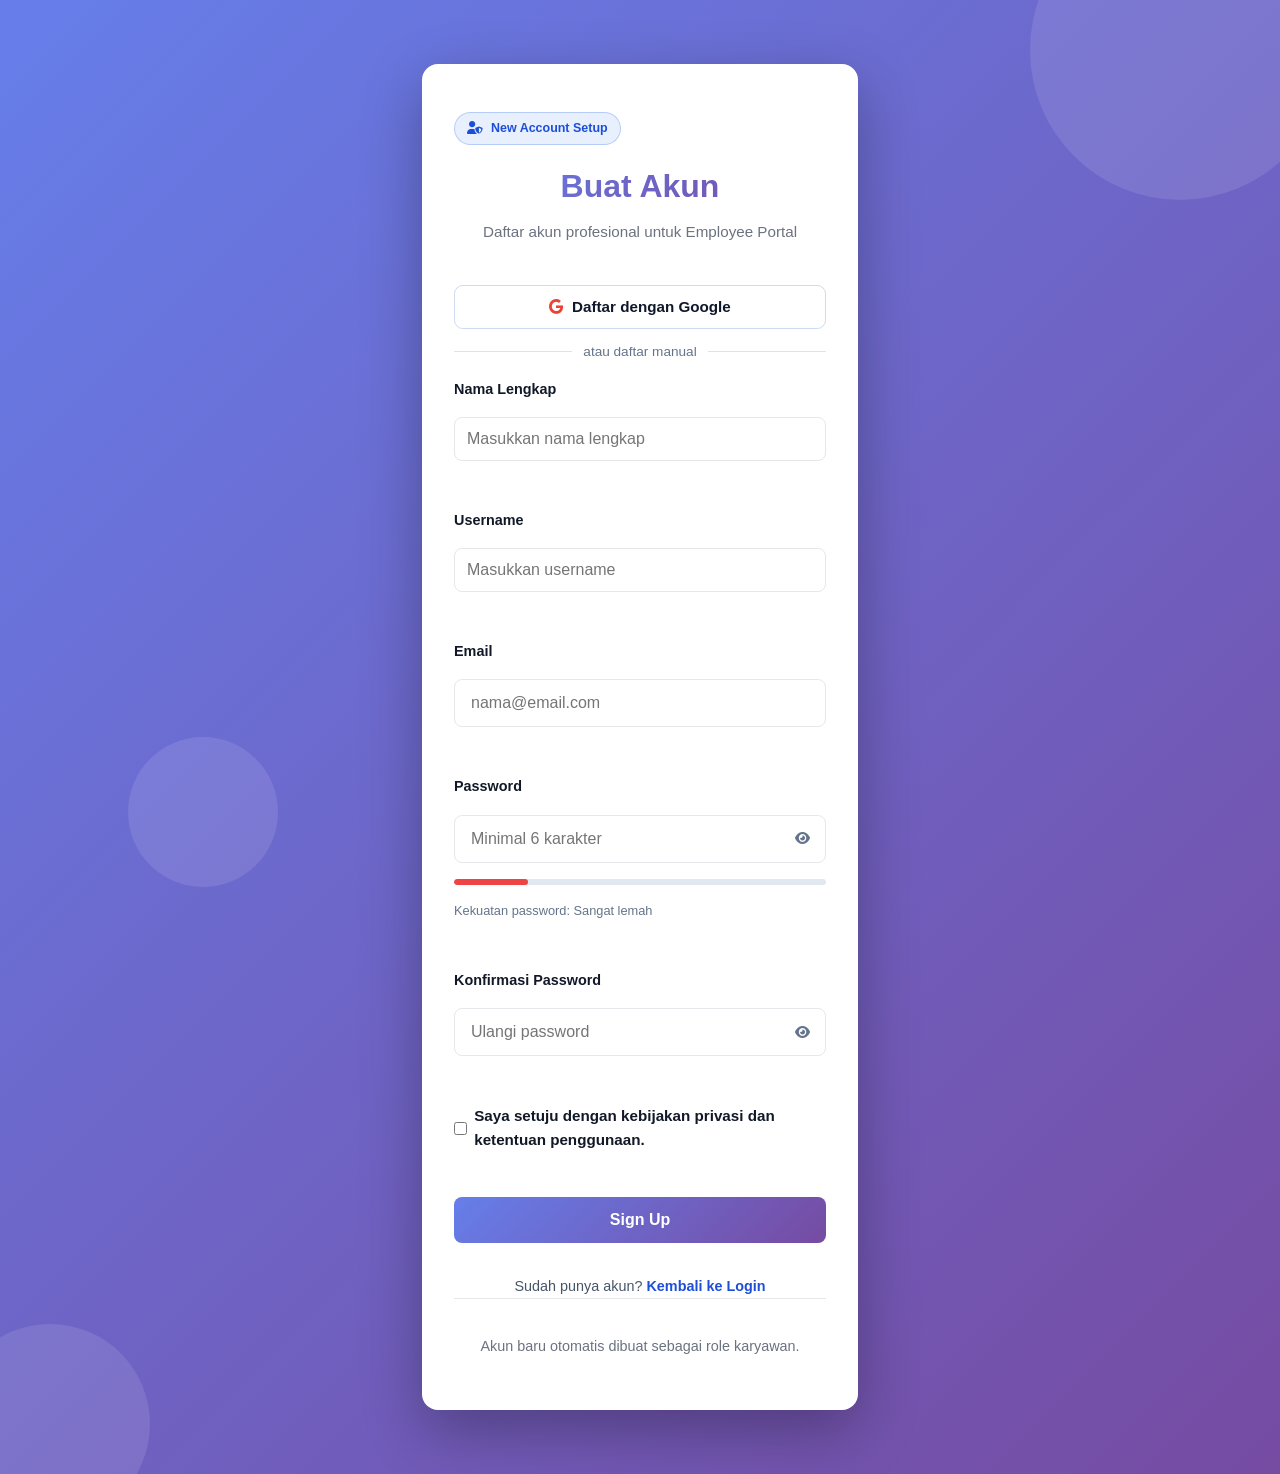
==== signup.html @ 08558bde "gambaran sign in dan sign up" ====
<!DOCTYPE html>
<html lang="id">
<head>
    <meta charset="UTF-8">
    <meta name="viewport" content="width=device-width, initial-scale=1.0">
    <title>PT.GlobalNine - Buat Akun</title>
    <link rel="stylesheet" href="css/style.css">
    <link rel="stylesheet" href="https://cdnjs.cloudflare.com/ajax/libs/font-awesome/6.0.0/css/all.min.css">
</head>
<body class="login-page">
    <div class="login-background">
        <div class="shape shape-1"></div>
        <div class="shape shape-2"></div>
        <div class="shape shape-3"></div>
    </div>

    <div class="login-container">
        <div class="login-card">
            <div class="auth-badge">
                <i class="fas fa-user-shield"></i> New Account Setup
            </div>

            <div class="login-header">
                <h1>Buat Akun</h1>
                <p class="login-subtitle">Daftar akun profesional untuk Employee Portal</p>
            </div>

            <button type="button" class="google-auth-btn" data-auth-mode="signup">
                <i class="fab fa-google"></i>
                Daftar dengan Google
            </button>

            <div class="auth-divider"><span>atau daftar manual</span></div>

            <form id="signupForm" class="login-form-styled">
                <div class="form-group">
                    <label for="signupName">Nama Lengkap</label>
                    <input type="text" id="signupName" placeholder="Masukkan nama lengkap" autocomplete="name" required>
                </div>

                <div class="form-group">
                    <label for="signupUsername">Username</label>
                    <input type="text" id="signupUsername" placeholder="Masukkan username" autocomplete="username" required>
                </div>

                <div class="form-group">
                    <label for="signupEmail">Email</label>
                    <input type="email" id="signupEmail" placeholder="nama@email.com" autocomplete="email" required>
                </div>

                <div class="form-group">
                    <label for="signupPassword">Password</label>
                    <div class="password-field">
                        <input type="password" id="signupPassword" placeholder="Minimal 6 karakter" minlength="6" autocomplete="new-password" required>
                        <button type="button" class="password-toggle" data-toggle-password data-target="signupPassword" aria-label="Tampilkan password">
                            <i class="fas fa-eye"></i>
                        </button>
                    </div>
                    <div class="password-strength" aria-hidden="true">
                        <div class="password-strength-bar" id="signupPasswordStrengthBar"></div>
                    </div>
                    <small class="form-helper" id="signupPasswordStrengthText">Gunakan kombinasi huruf, angka, dan simbol.</small>
                </div>

                <div class="form-group">
                    <label for="signupConfirmPassword">Konfirmasi Password</label>
                    <div class="password-field">
                        <input type="password" id="signupConfirmPassword" placeholder="Ulangi password" minlength="6" autocomplete="new-password" required>
                        <button type="button" class="password-toggle" data-toggle-password data-target="signupConfirmPassword" aria-label="Tampilkan password">
                            <i class="fas fa-eye"></i>
                        </button>
                    </div>
                </div>

                <label class="auth-check" for="signupConsent">
                    <input type="checkbox" id="signupConsent" required>
                    <span>Saya setuju dengan kebijakan privasi dan ketentuan penggunaan.</span>
                </label>

                <button type="submit" class="login-btn">Sign Up</button>
            </form>

            <p class="auth-alt-link">
                Sudah punya akun? <a href="index.html">Kembali ke Login</a>
            </p>

            <div class="login-footer">
                <p>Akun baru otomatis dibuat sebagai role karyawan.</p>
            </div>
        </div>
    </div>

    <script src="js/script.js"></script>
</body>
</html>
---- css/style.css ----
/* ==================== COLOR VARIABLES & RESET ==================== */
:root {
    --primary-color: #3b82f6;
    --primary-dark: #1e40af;
    --secondary-color: #10b981;
    --warning-color: #f97316;
    --danger-color: #ef4444;
    --light-bg: #f9fafb;
    --card-bg: #ffffff;
    --sidebar-bg: #1f2937;
    --text-primary: #111827;
    --text-secondary: #6b7280;
    --border-color: #e5e7eb;
    --shadow-sm: 0 1px 2px rgba(0, 0, 0, 0.05);
    --shadow-md: 0 4px 6px rgba(0, 0, 0, 0.1);
    --shadow-lg: 0 10px 15px rgba(0, 0, 0, 0.1);
}

* {
    margin: 0;
    padding: 0;
    box-sizing: border-box;
}

html {
    scroll-behavior: smooth;
}

body {
    font-family: -apple-system, BlinkMacSystemFont, 'Segoe UI', 'Roboto', 'Oxygen', 'Ubuntu', 'Cantarell', sans-serif;
    background-color: var(--light-bg);
    color: var(--text-primary);
    line-height: 1.6;
}

/* ==================== USER HIGH CONTRAST THEME ==================== */
body.user-theme {
    background: radial-gradient(circle at top right, #e9f2ff 0%, #f5f9ff 30%, #f3f4f6 100%);
    color: #0f172a;
}

body.user-theme .main-content {
    background: transparent;
}

body.user-theme .sidebar {
    background: linear-gradient(180deg, #0f172a 0%, #111827 100%);
    border-right: 1px solid rgba(255, 255, 255, 0.08);
}

body.user-theme .sidebar-header h2 {
    color: #ffffff;
}

body.user-theme .sidebar-header .subtitle {
    color: rgba(255, 255, 255, 0.84);
}

body.user-theme .nav-item {
    color: rgba(255, 255, 255, 0.92);
}

body.user-theme .nav-item:hover {
    background-color: rgba(59, 130, 246, 0.28);
}

body.user-theme .nav-item.active {
    background: linear-gradient(135deg, #2563eb 0%, #1d4ed8 100%);
}

body.user-theme .dashboard-header h1,
body.user-theme .page-header h1 {
    color: #0b1324;
}

body.user-theme .dashboard-header p,
body.user-theme .page-header p,
body.user-theme .card-header p {
    color: #334155;
}

body.user-theme .card,
body.user-theme .kpi-card,
body.user-theme .activity-item,
body.user-theme .balance-item,
body.user-theme .status-item,
body.user-theme .announcement-item,
body.user-theme .table-container,
body.user-theme .form-section,
body.user-theme .modal-content {
    background-color: #ffffff;
    border: 1px solid #cfd8e3;
    box-shadow: 0 8px 20px rgba(2, 6, 23, 0.08);
}

body.user-theme .card-header {
    border-bottom-color: #d5dee9;
}

body.user-theme .card-header h3,
body.user-theme .activity-description,
body.user-theme .kpi-title,
body.user-theme .profile-info-value {
    color: #0f172a;
}

body.user-theme .activity-time,
body.user-theme .balance-label,
body.user-theme .profile-info-label {
    color: #475569;
}

body.user-theme .action-btn.primary,
body.user-theme .btn.primary {
    background: linear-gradient(135deg, #2563eb 0%, #1e40af 100%);
    color: #ffffff;
}

body.user-theme .action-btn.secondary,
body.user-theme .btn.secondary {
    background: linear-gradient(135deg, #10b981 0%, #047857 100%);
    color: #ffffff;
}

body.user-theme .btn,
body.user-theme .action-btn {
    box-shadow: 0 6px 14px rgba(15, 23, 42, 0.15);
}

body.user-theme input,
body.user-theme select,
body.user-theme textarea {
    background-color: #ffffff;
    color: #0f172a;
    border: 1px solid #9fb1c7;
}

body.user-theme input:focus,
body.user-theme select:focus,
body.user-theme textarea:focus {
    border-color: #2563eb;
    box-shadow: 0 0 0 3px rgba(37, 99, 235, 0.2);
}

body.user-theme .notification-btn {
    background: #ffffff;
    border: 1px solid #c8d4e6;
    box-shadow: 0 4px 12px rgba(15, 23, 42, 0.12);
}

body.user-theme .bell-icon {
    color: #1d4ed8;
}

/* ==================== ADMIN THEME ALIGNED WITH USER ==================== */
body.admin-theme {
    background: radial-gradient(circle at top right, #e9f2ff 0%, #f5f9ff 30%, #f3f4f6 100%);
    color: #0f172a;
}

body.admin-theme .main-content {
    background: transparent;
}

body.admin-theme .sidebar {
    background: linear-gradient(180deg, #0f172a 0%, #111827 100%);
    border-right: 1px solid rgba(255, 255, 255, 0.08);
}

body.admin-theme .sidebar-header h2 {
    color: #ffffff;
}

body.admin-theme .sidebar-header .subtitle {
    color: rgba(255, 255, 255, 0.84);
}

body.admin-theme .nav-item {
    color: rgba(255, 255, 255, 0.92);
}

body.admin-theme .nav-item:hover {
    background-color: rgba(59, 130, 246, 0.28);
}

body.admin-theme .nav-item.active {
    background: linear-gradient(135deg, #2563eb 0%, #1d4ed8 100%);
}

body.admin-theme .dashboard-header h1,
body.admin-theme .page-header h1 {
    color: #0b1324;
}

body.admin-theme .dashboard-header p,
body.admin-theme .page-header p,
body.admin-theme .card-header p {
    color: #334155;
}

body.admin-theme .card,
body.admin-theme .kpi-card,
body.admin-theme .activity-item,
body.admin-theme .balance-item,
body.admin-theme .status-item,
body.admin-theme .announcement-item,
body.admin-theme .table-container,
body.admin-theme .form-section,
body.admin-theme .modal-content {
    background-color: #ffffff;
    border: 1px solid #cfd8e3;
    box-shadow: 0 8px 20px rgba(2, 6, 23, 0.08);
}

body.admin-theme .card-header {
    border-bottom-color: #d5dee9;
}

body.admin-theme .card-header h3,
body.admin-theme .activity-description,
body.admin-theme .kpi-title,
body.admin-theme .profile-info-value {
    color: #0f172a;
}

body.admin-theme .activity-time,
body.admin-theme .balance-label,
body.admin-theme .profile-info-label {
    color: #475569;
}

body.admin-theme .action-btn.primary,
body.admin-theme .btn.primary {
    background: linear-gradient(135deg, #2563eb 0%, #1e40af 100%);
    color: #ffffff;
}

body.admin-theme .action-btn.secondary,
body.admin-theme .btn.secondary {
    background: linear-gradient(135deg, #10b981 0%, #047857 100%);
    color: #ffffff;
}

body.admin-theme .btn,
body.admin-theme .action-btn {
    box-shadow: 0 6px 14px rgba(15, 23, 42, 0.15);
}

body.admin-theme input,
body.admin-theme select,
body.admin-theme textarea {
    background-color: #ffffff;
    color: #0f172a;
    border: 1px solid #9fb1c7;
}

body.admin-theme input:focus,
body.admin-theme select:focus,
body.admin-theme textarea:focus {
    border-color: #2563eb;
    box-shadow: 0 0 0 3px rgba(37, 99, 235, 0.2);
}

body.admin-theme .notification-btn {
    background: #ffffff;
    border: 1px solid #c8d4e6;
    box-shadow: 0 4px 12px rgba(15, 23, 42, 0.12);
}

body.admin-theme .bell-icon {
    color: #1d4ed8;
}

/* ==================== POPUP NOTIFICATION ==================== */
.app-toast-container {
    position: fixed;
    top: 1rem;
    right: 1rem;
    z-index: 9999;
    display: flex;
    flex-direction: column;
    gap: 0.6rem;
    pointer-events: none;
}

.app-toast {
    min-width: 280px;
    max-width: 360px;
    padding: 0.75rem 0.9rem;
    border-radius: 0.75rem;
    background: linear-gradient(135deg, rgba(255, 255, 255, 0.99) 0%, rgba(241, 247, 255, 0.98) 100%);
    border: 1px solid #b7cdfa;
    border-left: 5px solid #3b82f6;
    box-shadow: 0 16px 34px rgba(17, 24, 39, 0.2);
    backdrop-filter: blur(6px);
    display: flex;
    align-items: flex-start;
    gap: 0.65rem;
    transform: translateY(-8px);
    opacity: 0;
    transition: all 0.22s ease;
}

.app-toast.show {
    transform: translateY(0);
    opacity: 1;
}

.app-toast-icon {
    width: 24px;
    height: 24px;
    border-radius: 50%;
    display: inline-flex;
    align-items: center;
    justify-content: center;
    background: linear-gradient(135deg, #3b82f6 0%, #1e40af 100%);
    color: white;
    flex-shrink: 0;
    margin-top: 0.1rem;
    font-size: 0.75rem;
}

.app-toast-text {
    font-size: 0.93rem;
    color: #0f172a;
    line-height: 1.35;
    font-weight: 600;
}

.app-toast.success {
    background: linear-gradient(135deg, rgba(236, 253, 245, 0.96) 0%, rgba(220, 252, 231, 0.95) 100%);
    border-color: #86efac;
    border-left-color: #22c55e;
}

.app-toast.success .app-toast-icon {
    background: linear-gradient(135deg, #22c55e 0%, #15803d 100%);
}

.app-toast.warning {
    background: linear-gradient(135deg, rgba(255, 247, 237, 0.96) 0%, rgba(254, 243, 199, 0.95) 100%);
    border-color: #fdba74;
    border-left-color: #f59e0b;
}

.app-toast.warning .app-toast-icon {
    background: linear-gradient(135deg, #f59e0b 0%, #c2410c 100%);
}

.app-toast.error {
    background: linear-gradient(135deg, rgba(254, 242, 242, 0.96) 0%, rgba(254, 226, 226, 0.95) 100%);
    border-color: #fca5a5;
    border-left-color: #ef4444;
}

.app-toast.error .app-toast-icon {
    background: linear-gradient(135deg, #ef4444 0%, #b91c1c 100%);
}

@media (max-width: 640px) {
    .app-toast-container {
        top: auto;
        bottom: 1rem;
        right: 0.75rem;
        left: 0.75rem;
    }

    .app-toast {
        min-width: 100%;
        max-width: 100%;
    }
}

/* ==================== DASHBOARD LAYOUT ==================== */
.dashboard-container {
    display: flex;
    min-height: 100vh;
}

/* ==================== SIDEBAR ==================== */
.sidebar {
    width: 250px;
    background-color: var(--sidebar-bg);
    color: white;
    padding: 2rem 1.5rem;
    display: flex;
    flex-direction: column;
    position: fixed;
    height: 100vh;
    overflow-y: auto;
    box-shadow: var(--shadow-lg);
    z-index: 1000;
}

.sidebar-header {
    margin-bottom: 3rem;
}

.sidebar-header h2 {
    font-size: 1.5rem;
    font-weight: 700;
    margin-bottom: 0.25rem;
}

.sidebar-header .subtitle {
    font-size: 0.875rem;
    color: rgba(255, 255, 255, 0.7);
}

.sidebar-nav {
    flex: 1;
    display: flex;
    flex-direction: column;
    gap: 0.5rem;
}

.nav-item {
    display: flex;
    align-items: center;
    gap: 1rem;
    padding: 0.875rem 1rem;
    border-radius: 0.5rem;
    color: rgba(255, 255, 255, 0.8);
    text-decoration: none;
    transition: all 0.3s ease;
    cursor: pointer;
    font-size: 0.95rem;
}

.nav-item:hover {
    background-color: rgba(255, 255, 255, 0.1);
    color: white;
}

.nav-item.active {
    background-color: var(--primary-color);
    color: white;
    font-weight: 600;
}

.nav-item .icon {
    font-size: 1.25rem;
}

.sidebar-footer {
    border-top: 1px solid rgba(255, 255, 255, 0.1);
    padding-top: 1rem;
}

.settings-link {
    display: flex;
    align-items: center;
    gap: 1rem;
    padding: 0.875rem 1rem;
    border-radius: 0.5rem;
    color: rgba(255, 255, 255, 0.8);
    text-decoration: none;
    transition: all 0.3s ease;
}

.settings-link:hover {
    background-color: rgba(255, 255, 255, 0.1);
    color: white;
}

/* ==================== MAIN CONTENT ==================== */
.main-content {
    margin-left: 250px;
    flex: 1;
    background-color: var(--light-bg);
    padding: 2rem;
}

.dashboard-header {
    display: flex;
    justify-content: space-between;
    align-items: center;
    gap: 1rem;
    margin-bottom: 1.5rem;
}

.dashboard-header h1 {
    margin-bottom: 0.3rem;
}

.dashboard-header p {
    color: var(--text-secondary);
}

.header-actions {
    display: flex;
    align-items: center;
    gap: 1rem;
    position: relative;
}

/* ==================== TOP BAR ==================== */
.top-bar {
    display: flex;
    justify-content: space-between;
    align-items: center;
    background-color: var(--card-bg);
    padding: 1.5rem 2rem;
    border-radius: 0.75rem;
    margin-bottom: 2rem;
    box-shadow: var(--shadow-sm);
}

.search-box {
    position: relative;
    flex: 1;
    max-width: 400px;
}

.search-box input {
    width: 100%;
    padding: 0.75rem 1rem 0.75rem 2.75rem;
    border: 1px solid var(--border-color);
    border-radius: 0.5rem;
    font-size: 0.95rem;
    transition: border-color 0.3s ease;
}

.search-box input:focus {
    outline: none;
    border-color: var(--primary-color);
    box-shadow: 0 0 0 3px rgba(59, 130, 246, 0.1);
}

.search-icon {
    position: absolute;
    left: 0.875rem;
    top: 50%;
    transform: translateY(-50%);
    font-size: 1.1rem;
    color: var(--text-secondary);
}

.top-bar-right {
    display: flex;
    align-items: center;
    gap: 1.5rem;
    margin-left: 2rem;
    position: relative;
}

.notification-btn {
    position: relative;
    background: linear-gradient(135deg, #ffffff 0%, #f3f7ff 100%);
    border: 1px solid #d8e3ff;
    cursor: pointer;
    width: 40px;
    height: 40px;
    border-radius: 50%;
    display: inline-flex;
    align-items: center;
    justify-content: center;
    font-size: 1.15rem;
    color: #2f64d6;
    box-shadow: 0 4px 12px rgba(47, 100, 214, 0.12);
    transition: transform 0.2s ease, box-shadow 0.2s ease, border-color 0.2s ease;
}

.notification-btn:hover {
    transform: translateY(-1px);
    border-color: #b8ceff;
    box-shadow: 0 8px 16px rgba(47, 100, 214, 0.18);
}

.notification-btn:active {
    transform: translateY(0);
    box-shadow: 0 3px 8px rgba(47, 100, 214, 0.16);
}

.bell-icon {
    display: inline-flex;
    align-items: center;
    justify-content: center;
}

.bell-icon i {
    text-shadow: 0 1px 0 rgba(255, 255, 255, 0.8);
}

.notification-badge {
    position: absolute;
    top: -6px;
    right: -6px;
    background: linear-gradient(135deg, #ff6b6b 0%, #ef4444 100%);
    color: white;
    font-size: 0.62rem;
    padding: 0.2rem 0.42rem;
    border-radius: 50%;
    min-width: 1.25rem;
    text-align: center;
    font-weight: 700;
    border: 2px solid #ffffff;
    box-shadow: 0 4px 10px rgba(239, 68, 68, 0.35);
    animation: notifPulse 1.8s infinite;
}

.notification-badge.is-hidden {
    display: none;
}

.notification-panel {
    position: absolute;
    top: calc(100% + 0.65rem);
    right: 0;
    width: 330px;
    max-width: calc(100vw - 2rem);
    background: #ffffff;
    border: 1px solid #d7e2f3;
    border-radius: 0.85rem;
    box-shadow: 0 16px 34px rgba(15, 23, 42, 0.2);
    z-index: 1200;
    padding: 0.75rem;
    display: none;
}

.notification-panel.open {
    display: block;
}

.notification-panel-header,
.notification-panel-footer {
    display: flex;
    align-items: center;
    justify-content: space-between;
    gap: 0.5rem;
}

.notification-panel-header {
    padding-bottom: 0.6rem;
    border-bottom: 1px solid #e2e8f0;
}

.notification-panel-header h4 {
    font-size: 0.95rem;
    font-weight: 700;
}

.notification-panel-header button,
.notification-panel-footer button {
    border: none;
    background: transparent;
    color: #1d4ed8;
    font-size: 0.8rem;
    font-weight: 600;
    cursor: pointer;
}

.notification-panel-footer {
    padding-top: 0.6rem;
    border-top: 1px solid #e2e8f0;
    justify-content: flex-end;
}

.notification-list {
    max-height: 320px;
    overflow-y: auto;
    display: flex;
    flex-direction: column;
    gap: 0.55rem;
    padding: 0.65rem 0;
}

.notification-item {
    border: 1px solid #dce6f7;
    border-left: 4px solid #60a5fa;
    border-radius: 0.65rem;
    padding: 0.55rem 0.65rem;
    background: #f8fbff;
}

.notification-item.is-read {
    opacity: 0.72;
    background: #ffffff;
}

.notification-item.type-reminder {
    border-left-color: #f59e0b;
}

.notification-item.type-success {
    border-left-color: #10b981;
}

.notification-item.type-warning {
    border-left-color: #ef4444;
}

.notification-item h5 {
    font-size: 0.86rem;
    line-height: 1.35;
    margin-bottom: 0.2rem;
}

.notification-item p {
    font-size: 0.78rem;
    color: #334155;
    line-height: 1.4;
}

.notification-meta {
    margin-top: 0.35rem;
    display: flex;
    align-items: center;
    justify-content: space-between;
    gap: 0.4rem;
}

.notification-time {
    font-size: 0.72rem;
    color: #64748b;
}

.notification-mark-read {
    border: none;
    background: transparent;
    color: #1d4ed8;
    font-size: 0.74rem;
    font-weight: 600;
    cursor: pointer;
}

.notification-empty {
    text-align: center;
    padding: 1rem 0.75rem;
    color: #64748b;
    font-size: 0.84rem;
}

@keyframes notifPulse {
    0% {
        transform: scale(1);
    }
    50% {
        transform: scale(1.08);
    }
    100% {
        transform: scale(1);
    }
}

.grid-icon-btn {
    background: none;
    border: none;
    cursor: pointer;
    font-size: 1.25rem;
    transition: transform 0.2s ease;
}

.grid-icon-btn:hover {
    transform: scale(1.1);
}

.user-profile {
    width: 40px;
    height: 40px;
    border-radius: 50%;
    background: linear-gradient(135deg, #667eea 0%, #764ba2 100%);
    display: flex;
    align-items: center;
    justify-content: center;
    cursor: pointer;
    text-decoration: none;
    box-shadow: var(--shadow-sm);
}

.avatar {
    color: white;
    font-weight: 700;
    font-size: 1rem;
}

/* ==================== PAGE HEADER ==================== */
.page-header {
    display: flex;
    justify-content: space-between;
    align-items: center;
    margin-bottom: 2rem;
}

.page-header h1 {
    font-size: 2rem;
    font-weight: 700;
    margin-bottom: 0.5rem;
}

.page-date {
    font-size: 0.95rem;
    color: var(--text-secondary);
}

.download-btn {
    background-color: var(--primary-color);
    color: white;
    border: none;
    padding: 0.75rem 1.5rem;
    border-radius: 0.5rem;
    cursor: pointer;
    font-weight: 600;
    font-size: 0.95rem;
    transition: all 0.3s ease;
    box-shadow: var(--shadow-sm);
}

.download-btn:hover {
    background-color: var(--primary-dark);
    box-shadow: var(--shadow-md);
    transform: translateY(-2px);
}

/* ==================== ATTENDANCE SECTION ==================== */
.attendance-section {
    margin-bottom: 3rem;
}

.attendance-section h2 {
    font-size: 1.5rem;
    font-weight: 700;
    margin-bottom: 0.5rem;
}

.attendance-description {
    color: var(--text-secondary);
    margin-bottom: 1.5rem;
    font-size: 0.95rem;
}

/* ==================== KPI CARDS ==================== */
.kpi-cards {
    display: grid;
    grid-template-columns: repeat(auto-fit, minmax(220px, 1fr));
    gap: 1.5rem;
    margin-bottom: 2rem;
}

.kpi-card {
    background-color: var(--card-bg);
    padding: 1.5rem;
    border-radius: 0.75rem;
    box-shadow: var(--shadow-sm);
    transition: all 0.3s ease;
    border: 1px solid var(--border-color);
}

.kpi-card:hover {
    box-shadow: var(--shadow-md);
    transform: translateY(-4px);
}

.kpi-header {
    display: flex;
    justify-content: space-between;
    align-items: center;
    margin-bottom: 1rem;
}

.kpi-header h3 {
    font-size: 0.95rem;
    color: var(--text-secondary);
    font-weight: 600;
}

.kpi-icon {
    font-size: 1.5rem;
    padding: 0.5rem;
    border-radius: 0.5rem;
    display: inline-flex;
    align-items: center;
    justify-content: center;
}

.kpi-icon.present {
    background-color: rgba(16, 185, 129, 0.1);
    color: var(--secondary-color);
}

.kpi-icon.late {
    background-color: rgba(249, 115, 22, 0.1);
    color: var(--warning-color);
}

.kpi-icon.leave {
    background-color: rgba(59, 130, 246, 0.1);
    color: var(--primary-color);
}

.kpi-icon.visit {
    background-color: rgba(168, 85, 247, 0.1);
    color: #a855f7;
}

.kpi-value {
    font-size: 2.5rem;
    font-weight: 700;
    color: var(--text-primary);
    margin-bottom: 0.75rem;
}

.kpi-change {
    font-size: 0.875rem;
    color: var(--text-secondary);
    font-weight: 500;
}

.kpi-change.positive {
    color: var(--secondary-color);
}

.kpi-change.negative {
    color: var(--warning-color);
}

/* ==================== CARD STYLES ==================== */
.card {
    background-color: var(--card-bg);
    border-radius: 0.75rem;
    padding: 1.5rem;
    box-shadow: var(--shadow-sm);
    border: 1px solid var(--border-color);
}

.card-header {
    display: flex;
    justify-content: space-between;
    align-items: center;
    margin-bottom: 1.5rem;
    padding-bottom: 1rem;
    border-bottom: 1px solid var(--border-color);
}

.card-header h2 {
    font-size: 1.25rem;
    font-weight: 700;
}

.filter-select {
    padding: 0.5rem 0.875rem;
    border: 1px solid var(--border-color);
    border-radius: 0.375rem;
    background-color: white;
    cursor: pointer;
    font-size: 0.9rem;
    transition: border-color 0.3s ease;
}

.filter-select:focus {
    outline: none;
    border-color: var(--primary-color);
}

.view-all {
    color: var(--primary-color);
    text-decoration: none;
    font-weight: 600;
    font-size: 0.95rem;
    transition: color 0.3s ease;
}

.view-all:hover {
    color: var(--primary-dark);
}

/* ==================== CONTENT GRID ==================== */
.content-grid {
    display: grid;
    grid-template-columns: 1.5fr 1fr;
    gap: 1.5rem;
    margin-bottom: 2rem;
}

.trend-card {
    grid-column: 1;
}

.clock-ins-card {
    grid-column: 2;
}

/* ==================== CHART CONTAINER ==================== */
.chart-container {
    position: relative;
    height: 300px;
    margin-top: 1rem;
}

/* ==================== CLOCK-INS LIST ==================== */
.clock-ins-list {
    display: flex;
    flex-direction: column;
    gap: 1rem;
}

.clock-in-item {
    display: flex;
    align-items: center;
    gap: 1rem;
    padding: 1rem;
    background-color: var(--light-bg);
    border-radius: 0.5rem;
    transition: background-color 0.3s ease;
}

.clock-in-item:hover {
    background-color: rgba(59, 130, 246, 0.05);
}

.clock-in-avatar {
    width: 45px;
    height: 45px;
    border-radius: 50%;
    background: linear-gradient(135deg, #667eea 0%, #764ba2 100%);
    color: white;
    display: flex;
    align-items: center;
    justify-content: center;
    font-weight: 700;
    flex-shrink: 0;
}

.clock-in-details {
    flex: 1;
    min-width: 0;
}

.clock-in-name {
    font-weight: 600;
    color: var(--text-primary);
    font-size: 0.95rem;
}

.clock-in-location {
    font-size: 0.875rem;
    color: var(--text-secondary);
    margin-top: 0.25rem;
    white-space: nowrap;
    overflow: hidden;
    text-overflow: ellipsis;
}

.clock-in-time {
    font-size: 0.875rem;
    color: var(--text-secondary);
    font-weight: 600;
    flex-shrink: 0;
}

/* ==================== ANNOUNCEMENTS ==================== */
.announcements-card {
    margin-bottom: 2rem;
}

.announcements-grid {
    display: grid;
    grid-template-columns: repeat(auto-fit, minmax(300px, 1fr));
    gap: 1.5rem;
}

.announcement-item {
    padding: 1.5rem;
    background-color: var(--light-bg);
    border-radius: 0.5rem;
    border-left: 4px solid var(--primary-color);
    transition: all 0.3s ease;
}

.announcement-item:hover {
    transform: translateY(-4px);
    box-shadow: var(--shadow-md);
}

.announcement-badge {
    display: inline-block;
    padding: 0.375rem 0.75rem;
    border-radius: 0.375rem;
    font-size: 0.8rem;
    font-weight: 600;
    margin-bottom: 0.75rem;
}

.announcement-badge.policy {
    background-color: rgba(59, 130, 246, 0.1);
    color: var(--primary-color);
}

.announcement-badge.event {
    background-color: rgba(168, 85, 247, 0.1);
    color: #a855f7;
}

.announcement-badge.health {
    background-color: rgba(16, 185, 129, 0.1);
    color: var(--secondary-color);
}

.announcement-date {
    font-size: 0.8rem;
    color: var(--text-secondary);
    margin-bottom: 0.75rem;
}

.announcement-item h3 {
    font-size: 1.1rem;
    font-weight: 700;
    margin-bottom: 0.75rem;
    color: var(--text-primary);
}

.announcement-item p {
    font-size: 0.9rem;
    color: var(--text-secondary);
    line-height: 1.5;
}

.create-btn {
    background-color: transparent;
    color: var(--primary-color);
    border: 1px solid var(--primary-color);
    padding: 0.5rem 1rem;
    border-radius: 0.375rem;
    cursor: pointer;
    font-weight: 600;
    font-size: 0.9rem;
    transition: all 0.3s ease;
}

.create-btn:hover {
    background-color: var(--primary-color);
    color: white;
}

/* ==================== RESPONSIVE DESIGN ==================== */
@media (max-width: 1400px) {
    .content-grid {
        grid-template-columns: 1fr;
    }
    
    .trend-card {
        grid-column: 1;
    }
    
    .clock-ins-card {
        grid-column: 1;
    }
}

@media (max-width: 768px) {
    .sidebar {
        width: 100%;
        height: auto;
        position: static;
        flex-direction: row;
        padding: 1rem;
        justify-content: space-between;
    }
    
    .main-content {
        margin-left: 0;
        padding: 1rem;
    }

    .dashboard-header {
        align-items: flex-start;
    }

    .header-actions {
        width: 100%;
        justify-content: flex-end;
    }

    .notification-panel {
        right: 0;
        width: min(360px, 100vw - 2rem);
    }
    
    .sidebar-header {
        margin-bottom: 0;
    }
    
    .sidebar-nav {
        flex-direction: row;
        gap: 0;
    }
    
    .nav-item {
        padding: 0.5rem 0.75rem;
        font-size: 0.85rem;
    }
    
    .nav-item .icon {
        font-size: 1rem;
    }
    
    .top-bar {
        flex-direction: column;
        gap: 1rem;
    }
    
    .search-box {
        max-width: 100%;
    }
    
    .top-bar-right {
        margin-left: 0;
        width: 100%;
        justify-content: space-between;
    }
    
    .page-header {
        flex-direction: column;
        align-items: flex-start;
        gap: 1rem;
    }
    
    .kpi-cards {
        grid-template-columns: repeat(2, 1fr);
    }
    
    .announcements-grid {
        grid-template-columns: 1fr;
    }
}

@media (max-width: 480px) {
    .kpi-cards {
        grid-template-columns: 1fr;
    }
    
    .page-header h1 {
        font-size: 1.5rem;
    }
}

/* ==================== SCROLLBAR STYLING ==================== */
::-webkit-scrollbar {
    width: 8px;
    height: 8px;
}

::-webkit-scrollbar-track {
    background: var(--light-bg);
}

::-webkit-scrollbar-thumb {
    background: var(--border-color);
    border-radius: 4px;
}

::-webkit-scrollbar-thumb:hover {
    background: var(--text-secondary);
}

/* ==================== LOGIN PAGE STYLING ==================== */
.login-page {
    display: flex;
    align-items: flex-start;
    justify-content: center;
    min-height: 100vh;
    background: linear-gradient(135deg, #667eea 0%, #764ba2 100%);
    position: relative;
    overflow-x: hidden;
    overflow-y: auto;
    padding: 2rem 0;
}

.login-container {
    position: relative;
    z-index: 10;
    width: 100%;
    max-width: 500px;
    padding: 2rem;
}

.login-card {
    background-color: var(--card-bg);
    border-radius: 1rem;
    padding: 3rem 2rem;
    box-shadow: 0 20px 60px rgba(0, 0, 0, 0.3);
}

.auth-badge {
    display: inline-flex;
    align-items: center;
    gap: 0.5rem;
    margin: 0 auto 1rem;
    padding: 0.35rem 0.75rem;
    border-radius: 999px;
    background: rgba(37, 99, 235, 0.1);
    color: #1d4ed8;
    border: 1px solid rgba(37, 99, 235, 0.25);
    font-size: 0.78rem;
    font-weight: 700;
}

.login-header {
    text-align: center;
    margin-bottom: 2.5rem;
}

.login-header h1 {
    font-size: 2rem;
    font-weight: 700;
    margin-bottom: 0.5rem;
    background: linear-gradient(135deg, #667eea 0%, #764ba2 100%);
    -webkit-background-clip: text;
    -webkit-text-fill-color: transparent;
    background-clip: text;
}

.login-subtitle {
    color: var(--text-secondary);
    font-size: 0.95rem;
}

.login-form-styled {
    display: flex;
    flex-direction: column;
    gap: 1.5rem;
    margin-bottom: 2rem;
}

.login-form-styled .form-group {
    display: flex;
    flex-direction: column;
}

.login-form-styled label {
    font-weight: 600;
    margin-bottom: 0.75rem;
    color: var(--text-primary);
    font-size: 0.95rem;
}

.login-form-styled input[type="text"],
.login-form-styled input[type="password"],
.login-form-styled input[type="email"] {
    padding: 0.875rem 1rem;
    border: 1px solid var(--border-color);
    border-radius: 0.5rem;
    font-size: 1rem;
    transition: all 0.3s ease;
    font-family: inherit;
}

.login-form-styled input[type="text"]:focus,
.login-form-styled input[type="password"]:focus,
.login-form-styled input[type="email"]:focus {
    outline: none;
    border-color: #667eea;
    box-shadow: 0 0 0 4px rgba(102, 126, 234, 0.1);
}

.password-field {
    position: relative;
}

.password-field input {
    width: 100%;
    padding-right: 2.9rem !important;
}

.password-toggle {
    position: absolute;
    top: 50%;
    right: 0.45rem;
    transform: translateY(-50%);
    border: none;
    background: transparent;
    color: #64748b;
    width: 2rem;
    height: 2rem;
    border-radius: 0.35rem;
    cursor: pointer;
}

.password-toggle:hover {
    background: rgba(148, 163, 184, 0.16);
    color: #334155;
}

.auth-row {
    display: flex;
    align-items: center;
    justify-content: space-between;
    gap: 0.75rem;
    margin-top: -0.7rem;
}

.auth-check {
    display: inline-flex;
    align-items: center;
    gap: 0.45rem;
    font-size: 0.86rem;
    color: #334155;
}

.auth-check input {
    accent-color: #2563eb;
}

.auth-link-btn {
    border: none;
    background: transparent;
    color: #2563eb;
    font-weight: 600;
    cursor: pointer;
    font-size: 0.86rem;
}

.auth-link-btn:hover {
    text-decoration: underline;
}

.password-strength {
    height: 6px;
    width: 100%;
    margin-top: 0.55rem;
    border-radius: 999px;
    background: #e2e8f0;
    overflow: hidden;
}

.password-strength-bar {
    height: 100%;
    width: 8%;
    border-radius: inherit;
    transition: width 0.25s ease, background-color 0.25s ease;
    background: #ef4444;
}

.form-helper {
    display: inline-block;
    margin-top: 0.45rem;
    font-size: 0.8rem;
    color: #64748b;
}

.login-form-styled .checkbox {
    flex-direction: row;
    align-items: center;
    gap: 0.75rem;
}

.login-form-styled .checkbox input {
    width: 1.1rem;
    height: 1.1rem;
    cursor: pointer;
}

.login-form-styled .checkbox label {
    margin: 0;
    cursor: pointer;
    font-size: 0.9rem;
}

/* session info message shown when user is already logged in */
.session-info {
    margin-bottom: 15px;
    color: #333;
    font-size: 0.95rem;
    text-align: center;
}

.session-info .btn {
    margin-left: 5px;
}

.login-btn {
    padding: 0.875rem 1.5rem;
    background: linear-gradient(135deg, #667eea 0%, #764ba2 100%);
    color: white;
    border: none;
    border-radius: 0.5rem;
    font-size: 1rem;
    font-weight: 600;
    cursor: pointer;
    transition: all 0.3s ease;
    margin-top: 0.5rem;
}

.login-btn:hover {
    transform: translateY(-2px);
    box-shadow: 0 10px 20px rgba(102, 126, 234, 0.3);
}

.login-btn:active {
    transform: translateY(0);
}

.auth-divider {
    display: flex;
    align-items: center;
    text-align: center;
    margin: 0.75rem 0 1rem;
    color: #64748b;
    font-size: 0.85rem;
}

.auth-divider::before,
.auth-divider::after {
    content: '';
    flex: 1;
    border-bottom: 1px solid #dbe3ef;
}

.auth-divider span {
    padding: 0 0.7rem;
}

.google-auth-btn {
    width: 100%;
    padding: 0.78rem 1rem;
    border: 1px solid #cedaf0;
    border-radius: 0.55rem;
    background: #ffffff;
    color: #0f172a;
    font-size: 0.95rem;
    font-weight: 600;
    cursor: pointer;
    display: inline-flex;
    align-items: center;
    justify-content: center;
    gap: 0.55rem;
    transition: all 0.22s ease;
}

.google-auth-btn:hover {
    border-color: #b7c8e5;
    box-shadow: 0 6px 16px rgba(15, 23, 42, 0.12);
    transform: translateY(-1px);
}

.google-auth-btn i {
    color: #ea4335;
}

.auth-alt-link {
    margin-top: 0.95rem;
    text-align: center;
    color: #475569;
    font-size: 0.9rem;
}

.auth-alt-link a {
    color: #1d4ed8;
    font-weight: 700;
    text-decoration: none;
}

.auth-alt-link a:hover {
    text-decoration: underline;
}

.login-footer {
    text-align: center;
    padding-top: 2rem;
    border-top: 1px solid var(--border-color);
}

.login-footer p {
    color: var(--text-secondary);
    margin: 0.25rem 0;
    font-size: 0.9rem;
}

.login-background {
    position: absolute;
    top: 0;
    left: 0;
    width: 100%;
    height: 100%;
    z-index: 1;
    overflow: hidden;
    pointer-events: none; /* allow clicks to pass through */
}

.shape {
    position: absolute;
    border-radius: 50%;
    opacity: 0.1;
}

.shape-1 {
    width: 300px;
    height: 300px;
    background: white;
    top: -100px;
    right: -50px;
}

.shape-2 {
    width: 200px;
    height: 200px;
    background: white;
    bottom: -50px;
    left: -50px;
}

.shape-3 {
    width: 150px;
    height: 150px;
    background: white;
    top: 50%;
    left: 10%;
}

@media (max-width: 480px) {
    .login-card {
        padding: 2rem 1.5rem;
    }
    
    .login-header h1 {
        font-size: 1.5rem;
    }
    
    .login-container {
        padding: 1rem;
    }

    .auth-row {
        flex-direction: column;
        align-items: flex-start;
    }
}

button:disabled {
    background-color: #bdc3c7;
    cursor: not-allowed;
}

.leave-form, .leave-history {
    background-color: white;
    padding: 2rem;
    border-radius: 8px;
    box-shadow: 0 2px 10px rgba(0, 0, 0, 0.1);
    margin-bottom: 2rem;
}

.admin-section {
    background-color: white;
    padding: 2rem;
    border-radius: 8px;
    box-shadow: 0 2px 10px rgba(0, 0, 0, 0.1);
    margin-bottom: 2rem;
}

.admin-section h2 {
    margin-bottom: 1rem;
}

.admin-section ul {
    list-style: none;
    padding: 0;
}

.admin-section li {
    padding: 0.5rem 0;
    border-bottom: 1px solid #eee;
    display: flex;
    justify-content: space-between;
    align-items: center;
}

.admin-section button {
    margin-left: 0.5rem;
    padding: 0.25rem 0.5rem;
    font-size: 0.8rem;
}

#checkInBtn {
    background-color: #27ae60;
}

#checkInBtn:hover {
    background-color: #229954;
}

#checkOutBtn {
    background-color: #e74c3c;
}

#checkOutBtn:hover {
    background-color: #c0392b;
}

.history {
    background-color: white;
    padding: 2rem;
    border-radius: 8px;
    box-shadow: 0 2px 10px rgba(0, 0, 0, 0.1);
}

#presensiList {
    list-style-type: none;
}

#presensiList li {
    padding: 0.5rem 0;
    border-bottom: 1px solid #eee;
}

#presensiList li:last-child {
    border-bottom: none;
}

/* Responsive */
@media (max-width: 600px) {
    .presensi-form {
        flex-direction: column;
    }
    
    .container {
        margin: 1rem auto;
    }
}

/* ==================== USER DASHBOARD STYLES ==================== */
.dashboard-grid {
    display: grid;
    grid-template-columns: repeat(2, minmax(320px, 1fr));
    gap: 1.25rem;
    margin-bottom: 1.5rem;
}

.dashboard-grid .card {
    height: 100%;
}

.dashboard-card {
    background-color: var(--card-bg);
    padding: 1.5rem;
    border-radius: 0.75rem;
    box-shadow: var(--shadow-sm);
    border: 1px solid var(--border-color);
    transition: all 0.3s ease;
}

.dashboard-card:hover {
    transform: translateY(-4px);
    box-shadow: var(--shadow-md);
}

.dashboard-card h3 {
    font-size: 1.25rem;
    font-weight: 700;
    margin-bottom: 1rem;
    color: var(--text-primary);
}

.dashboard-card p {
    color: var(--text-secondary);
    font-size: 0.95rem;
    margin-bottom: 0.5rem;
}

.dashboard-card .stat {
    font-size: 2rem;
    font-weight: 800;
    color: var(--primary-color);
    margin-bottom: 0.5rem;
}

/* ==================== ATTENDANCE FORM STYLES ==================== */
.attendance-form {
    background-color: var(--card-bg);
    padding: 2rem;
    border-radius: 0.75rem;
    box-shadow: var(--shadow-sm);
    border: 1px solid var(--border-color);
    margin-bottom: 2rem;
}

.form-group {
    margin-bottom: 1.5rem;
}

.form-group label {
    display: block;
    font-weight: 600;
    margin-bottom: 0.5rem;
    color: var(--text-primary);
}

.form-group select,
.form-group input[type="text"],
.form-group textarea {
    width: 100%;
    padding: 0.75rem;
    border: 1px solid var(--border-color);
    border-radius: 0.5rem;
    font-size: 1rem;
    transition: all 0.3s ease;
    font-family: inherit;
}

.form-group select:focus,
.form-group input[type="text"]:focus,
.form-group textarea:focus {
    outline: none;
    border-color: var(--primary-color);
    box-shadow: 0 0 0 3px rgba(59, 130, 246, 0.1);
}

.form-group textarea {
    resize: vertical;
    min-height: 80px;
}

/* ==================== LOCATION & FACE CAPTURE STYLES ==================== */
.location-section,
.face-section {
    background-color: var(--light-bg);
    padding: 1.5rem;
    border-radius: 0.5rem;
    margin-bottom: 1.5rem;
    border: 1px solid var(--border-color);
}

.location-details,
.face-details {
    margin-top: 1rem;
}

.location-details p,
.face-details p {
    margin-bottom: 0.5rem;
    font-size: 0.9rem;
}

.success {
    color: var(--secondary-color);
    font-weight: 600;
}

.error {
    color: var(--danger-color);
    font-weight: 600;
}

.warning {
    color: var(--warning-color);
    font-weight: 600;
}

/* ==================== WORK LOCATION INFO STYLES ==================== */
.work-location-info {
    background-color: rgba(59, 130, 246, 0.05);
    border: 1px solid rgba(59, 130, 246, 0.2);
    border-radius: 0.5rem;
    padding: 1rem;
    margin-top: 0.5rem;
    font-size: 0.9rem;
}

.work-location-info strong {
    color: var(--primary-color);
}

/* ==================== DISTANCE INFO STYLES ==================== */
.distance-info {
    margin-top: 0.5rem;
}

/* ==================== DISTANCE VALIDATION STYLES ==================== */
#distanceInfo {
    margin-top: 1rem;
}

.distance-details {
    padding: 1rem;
    border-radius: 0.5rem;
    font-size: 0.9rem;
}

.distance-details.valid {
    background-color: rgba(16, 185, 129, 0.05);
    border: 1px solid rgba(16, 185, 129, 0.2);
}

.distance-details.invalid {
    background-color: rgba(239, 68, 68, 0.05);
    border: 1px solid rgba(239, 68, 68, 0.2);
}

.distance-details p {
    margin-bottom: 0.5rem;
}

.distance-details .success {
    color: var(--secondary-color);
}

.distance-details .error {
    color: var(--danger-color);
}

/* ==================== BUTTON STYLES ==================== */
.btn {
    display: inline-flex;
    align-items: center;
    gap: 0.5rem;
    padding: 0.75rem 1.5rem;
    border: none;
    border-radius: 0.5rem;
    font-size: 1rem;
    font-weight: 600;
    cursor: pointer;
    transition: all 0.3s ease;
    text-decoration: none;
}

.btn-primary {
    background-color: var(--primary-color);
    color: white;
}

.btn-primary:hover:not(:disabled) {
    background-color: var(--primary-dark);
    transform: translateY(-2px);
    box-shadow: var(--shadow-md);
}

.btn-success {
    background-color: var(--secondary-color);
    color: white;
    background-color: var(--secondary-color);
    color: white;
}

.btn-success:hover:not(:disabled) {
    background-color: #059669;
    transform: translateY(-2px);
    box-shadow: var(--shadow-md);
}

.btn-danger {
    background-color: var(--danger-color);
    color: white;
}

.btn-danger:hover:not(:disabled) {
    background-color: #dc2626;
    transform: translateY(-2px);
    box-shadow: var(--shadow-md);
}

.btn:disabled {
    background-color: #9ca3af;
    cursor: not-allowed;
    transform: none;
    box-shadow: none;
}

/* ==================== MAP STYLES ==================== */
#mapContainer {
    margin-top: 1rem;
    border-radius: 0.5rem;
    overflow: hidden;
    border: 1px solid var(--border-color);
}

#map {
    height: 300px;
    width: 100%;
}

/* ==================== VIDEO & CANVAS STYLES ==================== */
#video,
#canvas {
    width: 100%;
    max-width: 320px;
    border-radius: 0.5rem;
    border: 1px solid var(--border-color);
}

/* ==================== ATTENDANCE HISTORY STYLES ==================== */
.attendance-history {
    background-color: var(--card-bg);
    padding: 2rem;
    border-radius: 0.75rem;
    box-shadow: var(--shadow-sm);
    border: 1px solid var(--border-color);
}

.history-item {
    display: flex;
    justify-content: space-between;
    align-items: center;
    padding: 1rem;
    border: 1px solid var(--border-color);
    border-radius: 0.5rem;
    margin-bottom: 1rem;
    transition: all 0.3s ease;
}

.history-item:hover {
    box-shadow: var(--shadow-sm);
    transform: translateY(-2px);
}

.history-item.approved {
    border-color: var(--secondary-color);
    background-color: rgba(16, 185, 129, 0.05);
}

.history-item.pending {
    border-color: var(--warning-color);
    background-color: rgba(249, 115, 22, 0.05);
}

.history-item.rejected {
    border-color: var(--danger-color);
    background-color: rgba(239, 68, 68, 0.05);
}

.history-info h4 {
    font-size: 1rem;
    font-weight: 600;
    margin-bottom: 0.25rem;
}

.history-info p {
    font-size: 0.85rem;
    color: var(--text-secondary);
    margin-bottom: 0.25rem;
}

.history-status {
    padding: 0.25rem 0.75rem;
    border-radius: 0.375rem;
    font-size: 0.8rem;
    font-weight: 600;
    text-align: center;
}

.history-status.approved {
    background-color: rgba(16, 185, 129, 0.1);
    color: var(--secondary-color);
}

.history-status.pending {
    background-color: rgba(249, 115, 22, 0.1);
    color: var(--warning-color);
}

.history-status.rejected {
    background-color: rgba(239, 68, 68, 0.1);
    color: var(--danger-color);
}

.quick-actions {
    display: grid;
    grid-template-columns: 1fr;
    gap: 1.25rem;
    align-items: stretch;
}

.action-btn {
    display: flex;
    align-items: center;
    gap: 0.75rem;
    padding: 1rem 1.5rem;
    border-radius: 0.5rem;
    text-decoration: none;
    font-weight: 600;
    transition: all 0.3s ease;
    width: 100%;
    min-width: 0;
    justify-content: center;
}

.action-btn.primary {
    background-color: var(--primary-color);
    color: white;
}

.action-btn.primary:hover {
    background-color: var(--primary-dark);
    transform: translateY(-2px);
}

.action-btn.secondary {
    background-color: var(--secondary-color);
    color: white;
}

.action-btn.secondary:hover {
    background-color: #059669;
    transform: translateY(-2px);
}

.status-info {
    display: flex;
    flex-direction: column;
    gap: 1rem;
}

.status-item {
    display: flex;
    align-items: center;
    gap: 1rem;
    padding: 1rem;
    background-color: #f8fafc;
    border-radius: 0.5rem;
    border-left: 4px solid var(--primary-color);
}

.status-item i {
    font-size: 1.5rem;
    color: var(--primary-color);
}

.activity-list {
    display: flex;
    flex-direction: column;
    gap: 1rem;
}

.activity-item {
    display: flex;
    align-items: flex-start;
    gap: 1rem;
    padding: 1rem;
    background-color: #f8fafc;
    border-radius: 0.5rem;
    border-left: 4px solid var(--secondary-color);
}

.activity-icon {
    font-size: 1.25rem;
    color: var(--secondary-color);
    margin-top: 0.25rem;
}

.activity-description {
    margin: 0;
    font-weight: 500;
}

.activity-time {
    font-size: 0.875rem;
    color: var(--text-secondary);
    margin-top: 0.25rem;
}

.no-activity {
    text-align: center;
    color: var(--text-secondary);
    font-style: italic;
    padding: 2rem;
}

.leave-balance {
    display: flex;
    justify-content: space-around;
    gap: 1rem;
}

.balance-item {
    text-align: center;
    padding: 1rem;
    background-color: #f8fafc;
    border-radius: 0.5rem;
    flex: 1;
}

.balance-label {
    font-size: 0.875rem;
    color: var(--text-secondary);
    margin-bottom: 0.5rem;
}

.balance-value {
    font-size: 1.5rem;
    font-weight: 700;
    color: var(--primary-color);
}

/* ==================== ATTENDANCE PAGE STYLES ==================== */
.attendance-container {
    display: flex;
    flex-direction: column;
    gap: 2rem;
}

.location-info {
    margin-bottom: 1rem;
}

.location-details p {
    margin: 0.5rem 0;
    font-size: 0.9rem;
}

.location-details .success {
    color: var(--secondary-color);
    font-weight: 600;
}

.location-details .error {
    color: var(--danger-color);
    font-weight: 600;
}

.face-recognition {
    display: flex;
    flex-direction: column;
    align-items: center;
    gap: 1rem;
}

.face-controls {
    display: flex;
    gap: 1rem;
    flex-wrap: wrap;
}

.face-status {
    font-weight: 600;
    padding: 0.5rem;
    border-radius: 0.25rem;
    text-align: center;
    min-height: 2rem;
    display: flex;
    align-items: center;
    justify-content: center;
}

.face-status.success {
    background-color: #d1fae5;
    color: #065f46;
}

.face-status.error {
    background-color: #fee2e2;
    color: #991b1b;
}

.attendance-form {
    display: grid;
    grid-template-columns: 1fr 1fr;
    gap: 1.5rem;
}

.form-row {
    display: contents;
}

.attendance-history {
    display: flex;
    flex-direction: column;
    gap: 1rem;
}

.history-item {
    display: flex;
    align-items: flex-start;
    gap: 1rem;
    padding: 1rem;
    background-color: #f8fafc;
    border-radius: 0.5rem;
    border-left: 4px solid var(--primary-color);
}

.history-icon {
    font-size: 1.25rem;
    color: var(--primary-color);
    margin-top: 0.25rem;
}

.history-content {
    flex: 1;
}

.history-type {
    font-weight: 600;
    margin-bottom: 0.25rem;
}

.history-time {
    font-size: 0.875rem;
    color: var(--text-secondary);
    margin-bottom: 0.25rem;
}

.history-location {
    font-size: 0.8rem;
    color: var(--text-secondary);
    margin-bottom: 0.25rem;
}

.history-notes {
    font-size: 0.875rem;
    font-style: italic;
    color: var(--text-secondary);
}

.no-history {
    text-align: center;
    color: var(--text-secondary);
    font-style: italic;
    padding: 2rem;
}

/* ==================== LEAVE PAGE STYLES ==================== */
.leave-container {
    display: flex;
    flex-direction: column;
    gap: 2rem;
}

.leave-balance-grid {
    display: grid;
    grid-template-columns: repeat(auto-fit, minmax(200px, 1fr));
    gap: 1rem;
}

.balance-item {
    display: flex;
    align-items: center;
    gap: 1rem;
    padding: 1.5rem;
    background-color: #f8fafc;
    border-radius: 0.5rem;
    border: 1px solid var(--border-color);
}

.balance-icon {
    font-size: 2rem;
    color: var(--primary-color);
}

.balance-details {
    flex: 1;
}

.leave-form {
    display: grid;
    grid-template-columns: 1fr;
    gap: 1.5rem;
}

.form-actions {
    display: flex;
    gap: 1rem;
    justify-content: flex-end;
    margin-top: 1rem;
}

.form-help {
    font-size: 0.8rem;
    color: var(--text-secondary);
    margin-top: 0.25rem;
}

.leave-history {
    display: flex;
    flex-direction: column;
    gap: 1rem;
}

.leave-item {
    border: 1px solid var(--border-color);
    border-radius: 0.5rem;
    overflow: hidden;
}

.leave-item.pending {
    border-left: 4px solid var(--warning-color);
}

.leave-item.approved {
    border-left: 4px solid var(--secondary-color);
}

.leave-item.rejected {
    border-left: 4px solid var(--danger-color);
}

.leave-header {
    display: flex;
    justify-content: space-between;
    align-items: center;
    padding: 1rem;
    background-color: #f8fafc;
}

.leave-type {
    font-weight: 600;
    font-size: 1.1rem;
}

.leave-status {
    padding: 0.25rem 0.75rem;
    border-radius: 1rem;
    font-size: 0.8rem;
    font-weight: 600;
    text-transform: uppercase;
}

.status-pending {
    background-color: #fef3c7;
    color: #92400e;
}

.status-approved {
    background-color: #d1fae5;
    color: #065f46;
}

.status-rejected {
    background-color: #fee2e2;
    color: #991b1b;
}

.leave-details {
    padding: 1rem;
}

.leave-dates, .leave-reason, .leave-submitted {
    display: flex;
    align-items: flex-start;
    gap: 0.75rem;
    margin-bottom: 0.75rem;
}

.leave-dates i, .leave-reason i, .leave-submitted i {
    color: var(--text-secondary);
    margin-top: 0.125rem;
}

.leave-days {
    font-size: 0.875rem;
    color: var(--text-secondary);
    margin-left: 0.5rem;
}

/* ==================== RESPONSIVE USER PAGES ==================== */
@media (max-width: 768px) {
    .dashboard-grid {
        grid-template-columns: 1fr;
    }
    
    .quick-actions {
        grid-template-columns: 1fr;
        gap: 0.95rem;
    }
    
    .action-btn {
        min-width: auto;
    }
    
    .status-info {
        gap: 0.75rem;
    }
    
    .leave-balance {
        flex-direction: column;
    }
    
    .attendance-form {
        grid-template-columns: 1fr;
    }
    
    .face-controls {
        flex-direction: column;
        width: 100%;
    }
    
    .form-actions {
        flex-direction: column;
    }
    
    .leave-balance-grid {
        grid-template-columns: 1fr;
    }
}

/* ==================== MAP STYLES ==================== */
.map-container {
    margin-top: 1rem;
    border-radius: 8px;
    overflow: hidden;
    box-shadow: var(--shadow-sm);
}

.map-container #map {
    border-radius: 8px;
}

/* ==================== CHECKBOX STYLES ==================== */
.checkbox-group {
    display: flex;
    gap: 1rem;
    flex-wrap: wrap;
}

.checkbox-label {
    display: flex;
    align-items: center;
    gap: 0.5rem;
    font-weight: normal;
    cursor: pointer;
}

.checkbox-label input[type="checkbox"] {
    width: 1rem;
    height: 1rem;
    accent-color: var(--primary-color);
}

/* ==================== CHECKOUT DETAILS STYLES ==================== */
.checkout-details {
    margin-top: 0.5rem;
    padding: 0.5rem;
    background-color: rgba(59, 130, 246, 0.05);
    border-radius: 0.25rem;
    border-left: 3px solid var(--primary-color);
}

.checkout-details small {
    display: block;
    font-size: 0.8rem;
    color: var(--text-secondary);
    margin-bottom: 0.25rem;
}

/* ==================== MODAL STYLES ==================== */
.modal {
    display: none;
    position: fixed;
    z-index: 1000;
    left: 0;
    top: 0;
    width: 100%;
    height: 100%;
    background-color: rgba(0, 0, 0, 0.5);
    backdrop-filter: blur(5px);
    animation: fadeIn 0.3s ease-out;
}

.modal-content {
    background-color: var(--card-bg);
    margin: 2% auto;
    padding: 0;
    border-radius: 1rem;
    box-shadow: 0 20px 40px rgba(0, 0, 0, 0.15);
    width: 90%;
    max-width: 600px;
    max-height: 90vh;
    overflow-y: auto;
    animation: slideIn 0.3s ease-out;
}

.modal-header {
    display: flex;
    justify-content: space-between;
    align-items: center;
    padding: 1.5rem 2rem;
    border-bottom: 1px solid var(--border-color);
    background: linear-gradient(135deg, var(--primary-color), var(--primary-dark));
    color: white;
    border-radius: 1rem 1rem 0 0;
}

.modal-header h2 {
    margin: 0;
    font-size: 1.5rem;
    font-weight: 600;
    display: flex;
    align-items: center;
    gap: 0.75rem;
}

.modal-close {
    background: none;
    border: none;
    font-size: 2rem;
    color: white;
    cursor: pointer;
    padding: 0;
    width: 2rem;
    height: 2rem;
    display: flex;
    align-items: center;
    justify-content: center;
    border-radius: 50%;
    transition: background-color 0.3s ease;
}

.modal-close:hover {
    background-color: rgba(255, 255, 255, 0.2);
}

.modal-body {
    padding: 2rem;
}

.modal-footer {
    display: flex;
    justify-content: flex-end;
    gap: 1rem;
    padding: 1.5rem 2rem;
    border-top: 1px solid var(--border-color);
    background-color: #f8fafc;
    border-radius: 0 0 1rem 1rem;
}

/* ==================== ELEGANT FORM STYLES ==================== */
.elegant-form {
    display: flex;
    flex-direction: column;
    gap: 2rem;
}

.form-section {
    background-color: #f8fafc;
    border: 1px solid var(--border-color);
    border-radius: 0.75rem;
    padding: 1.5rem;
    transition: all 0.3s ease;
}

.form-section:hover {
    box-shadow: 0 4px 12px rgba(0, 0, 0, 0.1);
    transform: translateY(-2px);
}

.form-section h3 {
    margin: 0 0 1rem 0;
    color: var(--primary-color);
    font-size: 1.1rem;
    font-weight: 600;
    display: flex;
    align-items: center;
    gap: 0.5rem;
}

.form-row {
    display: grid;
    grid-template-columns: 1fr 1fr;
    gap: 1rem;
}

.form-group {
    display: flex;
    flex-direction: column;
    gap: 0.5rem;
}

.form-group label {
    font-weight: 600;
    color: var(--text-primary);
    font-size: 0.9rem;
}

.form-group input,
.form-group select,
.form-group textarea {
    padding: 0.75rem 1rem;
    border: 2px solid var(--border-color);
    border-radius: 0.5rem;
    font-size: 1rem;
    transition: all 0.3s ease;
    background-color: white;
}

.form-group input:focus,
.form-group select:focus,
.form-group textarea:focus {
    outline: none;
    border-color: var(--primary-color);
    box-shadow: 0 0 0 3px rgba(59, 130, 246, 0.1);
}

.form-group textarea {
    resize: vertical;
    min-height: 100px;
}

/* ==================== LOCATION SELECTOR STYLES ==================== */
.location-selector {
    display: flex;
    flex-direction: column;
    gap: 1rem;
    margin-bottom: 1rem;
}

.location-option {
    display: flex;
    align-items: center;
    gap: 0.75rem;
    padding: 1rem;
    border: 2px solid var(--border-color);
    border-radius: 0.5rem;
    cursor: pointer;
    transition: all 0.3s ease;
    background-color: white;
}

.location-option:hover {
    border-color: var(--primary-color);
    background-color: rgba(59, 130, 246, 0.05);
}

.location-option input[type="radio"] {
    width: 1.2rem;
    height: 1.2rem;
    accent-color: var(--primary-color);
}

.location-option label {
    display: flex;
    align-items: center;
    gap: 0.5rem;
    cursor: pointer;
    margin: 0;
    width: 100%;
}

.location-option label i {
    color: var(--primary-color);
    font-size: 1.1rem;
}

.location-option label span {
    font-weight: 500;
}

.location-preview {
    padding: 1rem;
    background-color: rgba(59, 130, 246, 0.05);
    border: 1px solid rgba(59, 130, 246, 0.2);
    border-radius: 0.5rem;
    text-align: center;
}

.location-preview small {
    color: var(--text-secondary);
    font-style: italic;
}

/* ==================== ANIMATIONS ==================== */
@keyframes fadeIn {
    from { opacity: 0; }
    to { opacity: 1; }
}

@keyframes slideIn {
    from {
        transform: translateY(-50px);
        opacity: 0;
    }
    to {
        transform: translateY(0);
        opacity: 1;
    }
}

/* ==================== RESPONSIVE MODAL ==================== */
@media (max-width: 768px) {
    .modal-content {
        margin: 5% auto;
        width: 95%;
    }

    .modal-header,
    .modal-body,
    .modal-footer {
        padding: 1rem;
    }

    .form-row {
        grid-template-columns: 1fr;
    }

    .location-option {
        padding: 0.75rem;
    }
}

/* ==================== USER PROFILE PAGE ==================== */
.profile-page-grid {
    display: grid;
    grid-template-columns: 1fr;
    gap: 1.5rem;
    min-width: 0;
}

.profile-summary {
    display: flex;
    align-items: center;
    justify-content: space-between;
    gap: 1rem;
    margin-bottom: 1.25rem;
    min-width: 0;
}

.profile-summary-main {
    display: flex;
    align-items: center;
    gap: 1rem;
    min-width: 0;
    flex: 1;
}

.profile-summary > div {
    min-width: 0;
}

.profile-summary #editProfileBtn {
    margin-left: auto;
    white-space: nowrap;
}

.profile-avatar-large {
    width: 72px;
    height: 72px;
    border-radius: 50%;
    display: flex;
    align-items: center;
    justify-content: center;
    font-size: 1.8rem;
    font-weight: 700;
    color: white;
    background: linear-gradient(135deg, var(--primary-color), var(--secondary-color));
}

.profile-info-grid {
    display: grid;
    grid-template-columns: repeat(auto-fit, minmax(220px, 1fr));
    gap: 0.9rem;
}

.profile-info-item {
    border: 1px solid var(--border-color);
    border-radius: 0.75rem;
    padding: 0.85rem 1rem;
    background-color: #fbfdff;
}

.profile-info-label {
    display: block;
    font-size: 0.82rem;
    color: var(--text-secondary);
    margin-bottom: 0.2rem;
}

.profile-info-value {
    font-weight: 600;
    word-break: break-word;
    overflow-wrap: anywhere;
}

.year-filter-row {
    display: flex;
    gap: 0.75rem;
    align-items: center;
    margin-bottom: 1rem;
}

.year-filter-row label {
    font-weight: 600;
}

.year-filter-row select {
    min-width: 120px;
    padding: 0.55rem 0.7rem;
    border: 1px solid var(--border-color);
    border-radius: 0.5rem;
    background-color: white;
}

.profile-stats-grid {
    display: grid;
    grid-template-columns: repeat(auto-fit, minmax(170px, 1fr));
    gap: 0.9rem;
}

.stat-box {
    border: 1px solid var(--border-color);
    border-radius: 0.75rem;
    padding: 0.9rem;
    background-color: white;
}

.stat-label {
    display: block;
    font-size: 0.8rem;
    color: var(--text-secondary);
    margin-bottom: 0.25rem;
}

.stat-value {
    font-size: 1.3rem;
    font-weight: 700;
    color: var(--text-primary);
}

.monthly-section {
    margin-top: 1.2rem;
}

.monthly-section h4 {
    margin-bottom: 0.8rem;
}

.monthly-summary-grid {
    display: grid;
    grid-template-columns: repeat(4, minmax(0, 1fr));
    gap: 0.7rem;
}

.monthly-list {
    list-style: none;
    padding: 0;
    margin: 0;
    display: flex;
    flex-direction: column;
    gap: 0.5rem;
}

.monthly-list-item {
    display: flex;
    justify-content: space-between;
    align-items: flex-start;
    flex-wrap: wrap;
    gap: 1rem;
    border: 1px solid var(--border-color);
    border-radius: 0.6rem;
    padding: 0.65rem 0.85rem;
    background-color: #f8fbff;
    font-size: 0.9rem;
}

.chart-filter-row {
    display: grid;
    grid-template-columns: repeat(auto-fit, minmax(180px, 1fr));
    gap: 0.85rem;
    margin-bottom: 0.9rem;
}

.chart-filter-row > div {
    min-width: 0;
}

.chart-filter-row label {
    display: block;
    font-size: 0.82rem;
    color: var(--text-secondary);
    margin-bottom: 0.25rem;
}

.chart-filter-row select {
    width: 100%;
    padding: 0.55rem 0.7rem;
    border: 1px solid var(--border-color);
    border-radius: 0.5rem;
    background-color: white;
}

.profile-chart-container {
    height: 320px;
    border: 1px solid var(--border-color);
    border-radius: 0.75rem;
    padding: 0.8rem;
    background-color: #ffffff;
    min-width: 0;
    overflow: hidden;
}

.profile-chart-container canvas {
    width: 100% !important;
    max-width: 100%;
}

/* ==================== TABLE STYLES ==================== */
.table-responsive {
    width: 100%;
    overflow-x: auto;
}

.data-table {
    width: 100%;
    border-collapse: collapse;
    min-width: 860px;
}

.data-table th,
.data-table td {
    padding: 0.75rem 0.9rem;
    border-bottom: 1px solid var(--border-color);
    text-align: left;
    vertical-align: middle;
    font-size: 0.92rem;
}

.data-table thead th {
    font-weight: 700;
    color: var(--text-primary);
    background-color: #f8fafc;
    position: sticky;
    top: 0;
    z-index: 1;
}

.data-table tbody tr:hover {
    background-color: #f9fbff;
}

.text-center {
    text-align: center;
}

.badge {
    display: inline-block;
    padding: 0.25rem 0.6rem;
    border-radius: 999px;
    font-size: 0.78rem;
    font-weight: 700;
}

.badge-success {
    color: #065f46;
    background-color: rgba(16, 185, 129, 0.16);
}

.badge-warning {
    color: #92400e;
    background-color: rgba(245, 158, 11, 0.2);
}

.badge-danger {
    color: #991b1b;
    background-color: rgba(239, 68, 68, 0.18);
}

.table-actions {
    display: flex;
    gap: 0.45rem;
    flex-wrap: wrap;
}

.btn-sm {
    padding: 0.35rem 0.6rem;
    font-size: 0.78rem;
}

.month-item {
    border: 1px solid #dbe7ff;
    border-radius: 0.75rem;
    padding: 0.8rem 0.9rem;
    background: linear-gradient(180deg, #fbfdff 0%, #f3f8ff 100%);
    box-shadow: 0 1px 2px rgba(0, 0, 0, 0.04);
}

.month-name {
    font-weight: 700;
    margin-bottom: 0.4rem;
    color: #1f3b8a;
}

.month-values {
    display: flex;
    flex-direction: column;
    gap: 0.3rem;
    font-size: 0.86rem;
    color: var(--text-secondary);
}

@media (max-width: 768px) {
    .profile-page-grid,
    .profile-page-grid .card,
    .profile-page-grid .card-body,
    .profile-page-grid .monthly-section,
    .profile-page-grid .chart-filter-row,
    .profile-page-grid .year-filter-row {
        width: 100%;
        max-width: 100%;
        min-width: 0;
    }

    .profile-page-grid .card-header {
        flex-wrap: wrap;
        align-items: flex-start;
        gap: 0.65rem;
    }

    .profile-summary {
        align-items: center;
        flex-wrap: nowrap;
        gap: 0.75rem;
    }

    .profile-summary-main {
        gap: 0.75rem;
    }

    .profile-summary #editProfileBtn {
        margin-left: 0;
        width: auto;
        padding: 0.55rem 0.8rem;
    }

    .profile-avatar-large {
        width: 60px;
        height: 60px;
        font-size: 1.4rem;
    }

    .profile-info-grid,
    .profile-stats-grid,
    .monthly-summary-grid {
        grid-template-columns: 1fr;
    }
}

/* ==================== MOBILE SIDEBAR MENU ==================== */
.mobile-sidebar-toggle {
    display: none;
    align-items: center;
    gap: 0.55rem;
    padding: 0.55rem 0.8rem;
    border-radius: 0.6rem;
    border: 1px solid #c9d5e7;
    background: #ffffff;
    color: #0f172a;
    font-size: 0.9rem;
    font-weight: 600;
    cursor: pointer;
    box-shadow: 0 4px 12px rgba(15, 23, 42, 0.12);
    width: fit-content;
}

.mobile-sidebar-toggle i {
    font-size: 0.95rem;
}

.sidebar-overlay {
    display: none;
}

@media (max-width: 768px) {
    body.sidebar-menu-enabled .mobile-sidebar-toggle {
        display: inline-flex;
        margin-bottom: 0.75rem;
    }

    body.sidebar-menu-enabled .mobile-sidebar-toggle.in-action-row {
        margin-bottom: 0;
        margin-right: auto;
    }

    body.sidebar-menu-enabled .sidebar {
        position: fixed !important;
        top: 0;
        left: 0;
        width: min(82vw, 300px) !important;
        height: 100vh !important;
        padding: 1.25rem 1rem;
        transform: translateX(-110%) !important;
        transition: transform 0.28s ease;
        z-index: 1300;
        overflow-y: auto;
        flex-direction: column !important;
        justify-content: flex-start;
    }

    body.sidebar-menu-enabled .sidebar-header {
        margin-bottom: 1.25rem;
    }

    body.sidebar-menu-enabled .sidebar-nav {
        flex-direction: column;
        gap: 0.4rem;
    }

    body.sidebar-menu-enabled .sidebar-footer {
        margin-top: auto;
        padding-top: 0.75rem;
    }

    body.sidebar-menu-enabled .main-content {
        margin-left: 0;
        padding: 1rem;
        width: 100%;
    }

    body.sidebar-menu-enabled .top-bar,
    body.sidebar-menu-enabled .dashboard-header {
        flex-direction: column;
        align-items: flex-start;
        gap: 0.75rem;
    }

    body.sidebar-menu-enabled .header-actions,
    body.sidebar-menu-enabled .top-bar-right {
        width: 100%;
        display: flex;
        align-items: center;
        gap: 0.65rem;
        justify-content: space-between;
        flex-wrap: nowrap;
    }

    body.sidebar-menu-enabled .dashboard-header > :first-child {
        order: 2;
        width: 100%;
    }

    body.sidebar-menu-enabled .dashboard-header .header-actions {
        order: 1;
    }

    body.sidebar-menu-enabled .top-bar-right {
        order: 1;
    }

    body.sidebar-menu-enabled .top-bar .search-box {
        order: 2;
        width: 100%;
    }

    body.sidebar-menu-enabled.sidebar-menu-open .sidebar {
        transform: translateX(0) !important;
    }

    body.sidebar-menu-enabled.sidebar-menu-open {
        overflow: hidden;
    }

    .mobile-sidebar-toggle:not(.in-action-row) {
        position: sticky;
        top: 0.5rem;
        z-index: 1100;
    }

    .mobile-sidebar-toggle.in-action-row {
        position: static;
        top: auto;
    }

    .leave-header {
        flex-direction: column;
        align-items: flex-start;
        gap: 0.5rem;
    }

    .leave-details {
        padding: 0.85rem;
    }

    .leave-dates,
    .leave-reason,
    .leave-contact,
    .leave-address,
    .leave-submitted {
        gap: 0.55rem;
        margin-bottom: 0.65rem;
        font-size: 0.9rem;
        word-break: break-word;
    }

    .card-header {
        flex-wrap: wrap;
        gap: 0.6rem;
    }

    .page-header .download-btn,
    .card-header .btn {
        width: 100%;
        justify-content: center;
    }

    #map {
        height: 260px !important;
    }

    .table-responsive {
        -webkit-overflow-scrolling: touch;
    }

    .year-filter-row {
        flex-direction: column;
        align-items: flex-start;
    }

    .year-filter-row select {
        width: 100%;
    }

    .profile-chart-container {
        height: 260px;
    }

    .chart-filter-row {
        grid-template-columns: 1fr;
    }

    body.user-theme .dashboard-container {
        display: block;
    }

    body.user-theme .main-content {
        margin-left: 0 !important;
        width: 100%;
        max-width: 100%;
        padding: 0.9rem !important;
        overflow-x: hidden;
    }

    body.user-theme .leave-container {
        gap: 1rem;
    }

    body.user-theme .leave-container .card,
    body.user-theme .leave-container .card-body,
    body.user-theme .leave-form,
    body.user-theme .leave-form .form-group {
        width: 100%;
        max-width: 100%;
    }

    body.user-theme .leave-form .form-row {
        display: grid;
        grid-template-columns: 1fr;
        gap: 0.85rem;
    }

    body.user-theme .leave-form input,
    body.user-theme .leave-form select,
    body.user-theme .leave-form textarea {
        width: 100%;
        max-width: 100%;
    }

    body.sidebar-menu-enabled .sidebar-overlay {
        display: block;
        position: fixed;
        inset: 0;
        background: rgba(2, 6, 23, 0.35);
        opacity: 0;
        pointer-events: none;
        transition: opacity 0.25s ease;
        z-index: 1200;
    }

    body.sidebar-menu-enabled.sidebar-menu-open .sidebar-overlay {
        opacity: 1;
        pointer-events: auto;
    }
}

@media (max-width: 480px) {
    .main-content {
        padding: 0.75rem;
    }

    .card-body {
        padding: 0.9rem;
    }

    .dashboard-header {
        gap: 0.6rem;
    }

    .header-actions {
        width: 100%;
        justify-content: space-between;
    }

    .notification-panel {
        width: calc(100vw - 1.5rem);
        right: -0.2rem;
    }

    .mobile-sidebar-toggle {
        padding: 0.5rem 0.7rem;
        font-size: 0.84rem;
    }

    .leave-item {
        border-radius: 0.45rem;
    }

    .leave-status {
        font-size: 0.72rem;
        padding: 0.2rem 0.55rem;
    }

    .leave-type {
        font-size: 1rem;
    }

    .profile-summary {
        flex-direction: row;
        align-items: center;
        justify-content: space-between;
        gap: 0.6rem;
    }

    .profile-summary-main {
        min-width: 0;
        gap: 0.6rem;
    }

    .profile-summary #editProfileBtn {
        flex-shrink: 0;
        padding: 0.5rem 0.72rem;
    }

    .profile-summary h2,
    .profile-summary p {
        overflow-wrap: anywhere;
        word-break: break-word;
        min-width: 0;
    }

    .profile-info-item {
        padding: 0.75rem 0.85rem;
        overflow-wrap: anywhere;
    }

    .stat-value {
        font-size: 1.12rem;
    }

    .month-item {
        padding: 0.65rem 0.7rem;
    }

    .profile-chart-container {
        height: 230px;
        padding: 0.55rem;
    }
}
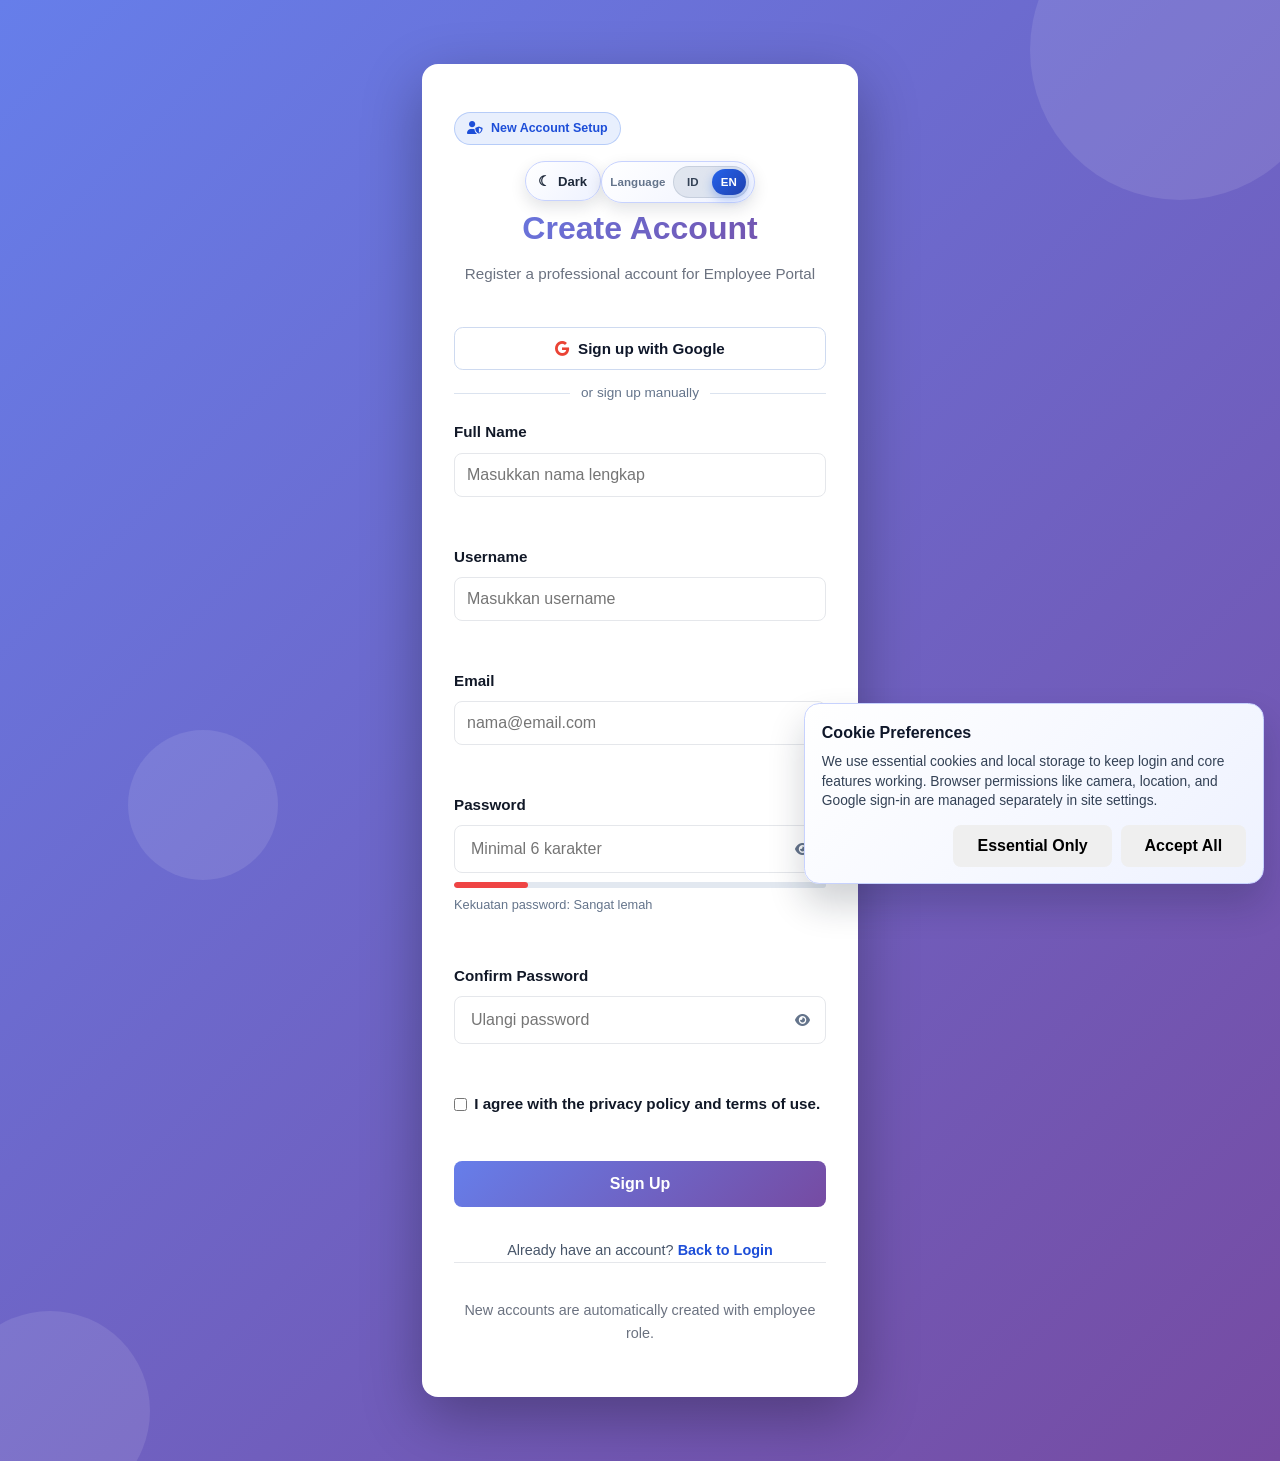
==== commit 5cb70c2d: "backend" ====
--- a/signup.html
+++ b/signup.html
@@ -90,6 +90,7 @@
         </div>
     </div>
 
+    <script src="js/app-config.js"></script>
     <script src="js/script.js"></script>
 </body>
 </html>
--- a/css/style.css
+++ b/css/style.css
@@ -14,6 +14,9 @@
     --shadow-sm: 0 1px 2px rgba(0, 0, 0, 0.05);
     --shadow-md: 0 4px 6px rgba(0, 0, 0, 0.1);
     --shadow-lg: 0 10px 15px rgba(0, 0, 0, 0.1);
+    --motion-duration-fast: 0.18s;
+    --motion-duration-base: 0.24s;
+    --motion-ease-standard: cubic-bezier(0.22, 1, 0.36, 1);
 }
 
 * {
@@ -357,6 +360,774 @@
     background: linear-gradient(135deg, #ef4444 0%, #b91c1c 100%);
 }
 
+/* ==================== GLOBAL THEME TOGGLE ==================== */
+.theme-toggle-btn {
+    border: 1px solid #c7d2fe;
+    background: linear-gradient(135deg, #ffffff 0%, #eef2ff 100%);
+    color: #1e293b;
+    border-radius: 999px;
+    padding: 0.42rem 0.78rem;
+    display: inline-flex;
+    align-items: center;
+    gap: 0.42rem;
+    font-size: 0.82rem;
+    font-weight: 700;
+    cursor: pointer;
+    box-shadow: 0 6px 16px rgba(15, 23, 42, 0.12);
+    transition: transform 0.18s ease, box-shadow 0.18s ease, border-color 0.2s ease, background-color 0.2s ease;
+}
+
+.theme-toggle-btn:hover {
+    transform: translateY(-1px);
+    box-shadow: 0 9px 18px rgba(15, 23, 42, 0.16);
+}
+
+.theme-toggle-btn:focus-visible {
+    outline: 3px solid rgba(59, 130, 246, 0.34);
+    outline-offset: 2px;
+}
+
+.theme-toggle-btn .theme-toggle-icon {
+    font-size: 0.9rem;
+    line-height: 1;
+}
+
+.theme-toggle-btn.in-header {
+    margin-right: 0;
+    height: 40px;
+    min-height: 40px;
+    padding-top: 0;
+    padding-bottom: 0;
+}
+
+.theme-toggle-btn.floating {
+    position: fixed;
+    top: 1rem;
+    right: 1rem;
+    z-index: 9998;
+}
+
+/* ==================== GLOBAL LANGUAGE SWITCHER ==================== */
+.lang-switcher {
+    border: 1px solid #c7d2fe;
+    background: linear-gradient(135deg, #ffffff 0%, #eef2ff 100%);
+    color: #1e293b;
+    border-radius: 999px;
+    padding: 0.24rem 0.34rem;
+    display: inline-flex;
+    align-items: center;
+    gap: 0.45rem;
+    box-shadow: 0 6px 16px rgba(15, 23, 42, 0.12);
+    margin-right: 0;
+    min-height: 34px;
+}
+
+.lang-switcher.in-header,
+.header-actions > .lang-switcher,
+.top-bar-right > .lang-switcher,
+.header-actions > .theme-toggle-btn.in-header,
+.top-bar-right > .theme-toggle-btn.in-header {
+    align-self: center;
+}
+
+.lang-switcher.floating {
+    position: fixed;
+    top: 1rem;
+    right: 1rem;
+    z-index: 9998;
+}
+
+.lang-switcher.in-sidebar {
+    width: 100%;
+    justify-content: space-between;
+    border-radius: 0.75rem;
+    margin: 0.75rem 0 0;
+    padding: 0.4rem 0.5rem;
+}
+
+.sidebar .lang-switcher.in-sidebar .lang-switcher-label {
+    display: inline-flex;
+    font-size: 0.78rem;
+    color: #475569;
+}
+
+.lang-switcher-label {
+    font-size: 0.72rem;
+    font-weight: 800;
+    letter-spacing: 0.01em;
+    color: #64748b;
+    margin-left: 0.2rem;
+}
+
+.lang-switcher-group {
+    background: rgba(148, 163, 184, 0.22);
+    border: 1px solid rgba(148, 163, 184, 0.32);
+    border-radius: 999px;
+    display: inline-flex;
+    align-items: center;
+    padding: 2px;
+    gap: 2px;
+}
+
+.lang-switcher-btn {
+    border: none;
+    background: transparent;
+    color: #334155;
+    border-radius: 999px;
+    height: 26px;
+    min-width: 34px;
+    padding: 0 0.48rem;
+    font-size: 0.72rem;
+    font-weight: 800;
+    cursor: pointer;
+    transition: transform 0.14s ease, background-color 0.18s ease, color 0.18s ease, box-shadow 0.18s ease;
+}
+
+.lang-switcher-btn:hover {
+    transform: translateY(-1px);
+}
+
+.lang-switcher-btn.active {
+    background: linear-gradient(135deg, #2563eb 0%, #1e40af 100%);
+    color: #ffffff;
+    box-shadow: 0 4px 10px rgba(37, 99, 235, 0.35);
+}
+
+.lang-switcher-btn:focus-visible {
+    outline: 3px solid rgba(59, 130, 246, 0.34);
+    outline-offset: 1px;
+}
+
+/* ==================== COOKIE CONSENT ==================== */
+.cookie-consent {
+    position: fixed;
+    right: 1rem;
+    bottom: 1rem;
+    width: min(460px, calc(100vw - 2rem));
+    z-index: 10001;
+    border-radius: 0.95rem;
+    border: 1px solid #c7d2fe;
+    background: linear-gradient(135deg, #ffffff 0%, #eef2ff 100%);
+    box-shadow: 0 20px 36px rgba(15, 23, 42, 0.2);
+}
+
+.cookie-consent.is-hidden {
+    display: none;
+}
+
+.cookie-consent-content {
+    padding: 1rem 1.05rem 1rem;
+}
+
+.cookie-consent-title {
+    font-size: 1rem;
+    font-weight: 800;
+    color: #0f172a;
+    margin-bottom: 0.35rem;
+}
+
+.cookie-consent-description {
+    font-size: 0.86rem;
+    line-height: 1.45;
+    color: #334155;
+    margin-bottom: 0.85rem;
+}
+
+.cookie-consent-actions {
+    display: flex;
+    gap: 0.55rem;
+    justify-content: flex-end;
+    flex-wrap: wrap;
+}
+
+body.theme-dark .cookie-consent {
+    border-color: rgba(148, 163, 184, 0.34);
+    background: linear-gradient(135deg, #0f172a 0%, #1e293b 100%);
+}
+
+body.theme-dark .cookie-consent-title {
+    color: #e2e8f0;
+}
+
+body.theme-dark .cookie-consent-description {
+    color: #cbd5e1;
+}
+
+/* ==================== GLOBAL DARK THEME ==================== */
+body.theme-dark {
+    background: radial-gradient(circle at 85% 0%, #1f314f 0%, #0d1728 44%, #070c16 100%);
+    color: #d9e3f2;
+}
+
+body.theme-dark .main-content,
+body.theme-dark .dashboard-header,
+body.theme-dark .top-bar,
+body.theme-dark .page-header,
+body.theme-dark .attendance-section,
+body.theme-dark .card,
+body.theme-dark .kpi-card,
+body.theme-dark .activity-item,
+body.theme-dark .balance-item,
+body.theme-dark .status-item,
+body.theme-dark .announcement-item,
+body.theme-dark .clock-in-item,
+body.theme-dark .table-container,
+body.theme-dark .form-section,
+body.theme-dark .modal-content,
+body.theme-dark .notification-panel,
+body.theme-dark .app-confirm-dialog,
+body.theme-dark .login-card,
+body.theme-dark .password-field,
+body.theme-dark .dropdown-menu,
+body.theme-dark .profile-page-grid .card,
+body.theme-dark .profile-page-grid .card-body {
+    background: #111b2e;
+    border-color: #2e4668;
+    color: #d9e3f2;
+    box-shadow: 0 12px 26px rgba(2, 6, 23, 0.56);
+}
+
+body.theme-dark .sidebar {
+    background: linear-gradient(180deg, #070d1a 0%, #0d1728 100%);
+    border-right: 1px solid #1f324f;
+}
+
+body.theme-dark .card-header,
+body.theme-dark .notification-panel-header,
+body.theme-dark .notification-panel-footer,
+body.theme-dark .clock-in-item,
+body.theme-dark .announcement-item,
+body.theme-dark .status-item,
+body.theme-dark .balance-item,
+body.theme-dark .kpi-card,
+body.theme-dark .top-bar,
+body.theme-dark .attendance-section {
+    border-color: #2e4668;
+}
+
+body.theme-dark h1,
+body.theme-dark h2,
+body.theme-dark h3,
+body.theme-dark h4,
+body.theme-dark h5,
+body.theme-dark .kpi-value,
+body.theme-dark .card-header h2,
+body.theme-dark .card-header h3,
+body.theme-dark .page-header h1,
+body.theme-dark .dashboard-header h1,
+body.theme-dark .login-header h1,
+body.theme-dark .clock-in-name,
+body.theme-dark .announcement-item h3,
+body.theme-dark .profile-name,
+body.theme-dark .profile-info-value {
+    color: #f1f6ff;
+}
+
+body.theme-dark p,
+body.theme-dark span,
+body.theme-dark label,
+body.theme-dark .page-header p,
+body.theme-dark .dashboard-header p,
+body.theme-dark .card-header p,
+body.theme-dark .announcement-item p,
+body.theme-dark .clock-in-location,
+body.theme-dark .clock-in-time,
+body.theme-dark .activity-time,
+body.theme-dark .activity-description,
+body.theme-dark .balance-label,
+body.theme-dark .profile-info-label,
+body.theme-dark .auth-alt-link,
+body.theme-dark .login-subtitle,
+body.theme-dark .form-helper,
+body.theme-dark .view-all,
+body.theme-dark .attendance-description {
+    color: #9fb2cb;
+}
+
+body.theme-dark .nav-item,
+body.theme-dark .settings-link {
+    color: rgba(217, 227, 242, 0.93);
+}
+
+body.theme-dark .nav-item:hover,
+body.theme-dark .settings-link:hover {
+    background-color: rgba(56, 189, 248, 0.2);
+}
+
+body.theme-dark .nav-item.active {
+    background: linear-gradient(135deg, #0ea5e9 0%, #1d4ed8 100%);
+}
+
+body.theme-dark .search-box input,
+body.theme-dark input,
+body.theme-dark select,
+body.theme-dark textarea,
+body.theme-dark .form-group select,
+body.theme-dark .form-group input[type="text"],
+body.theme-dark .form-group input[type="number"],
+body.theme-dark .form-group input[type="date"],
+body.theme-dark .form-group input[type="email"],
+body.theme-dark .form-group input[type="tel"],
+body.theme-dark .form-group input[type="file"],
+body.theme-dark .form-group textarea,
+body.theme-dark .elegant-form .form-group input,
+body.theme-dark .elegant-form .form-group select,
+body.theme-dark .elegant-form .form-group textarea {
+    background-color: #0d1728;
+    color: #d9e3f2;
+    border-color: #385474;
+}
+
+body.theme-dark .search-box input::placeholder,
+body.theme-dark input::placeholder,
+body.theme-dark textarea::placeholder {
+    color: #7f95b2;
+}
+
+body.theme-dark .search-box input:focus,
+body.theme-dark input:focus,
+body.theme-dark select:focus,
+body.theme-dark textarea:focus,
+body.theme-dark .filter-select:focus,
+body.theme-dark .form-group select:focus,
+body.theme-dark .form-group input[type="text"]:focus,
+body.theme-dark .form-group input[type="number"]:focus,
+body.theme-dark .form-group input[type="date"]:focus,
+body.theme-dark .form-group input[type="email"]:focus,
+body.theme-dark .form-group input[type="tel"]:focus,
+body.theme-dark .form-group textarea:focus,
+body.theme-dark .elegant-form .form-group input:focus,
+body.theme-dark .elegant-form .form-group select:focus,
+body.theme-dark .elegant-form .form-group textarea:focus {
+    border-color: #38bdf8;
+    box-shadow: 0 0 0 3px rgba(56, 189, 248, 0.24);
+}
+
+body.theme-dark .notification-btn,
+body.theme-dark .user-profile,
+body.theme-dark .avatar,
+body.theme-dark .download-btn,
+body.theme-dark .create-btn,
+body.theme-dark .filter-select,
+body.theme-dark .google-auth-btn,
+body.theme-dark .password-toggle {
+    background-color: #16243c;
+    border-color: #385474;
+    color: #d9e3f2;
+}
+
+body.theme-dark .notification-btn {
+    background: linear-gradient(135deg, #173152 0%, #101d31 100%);
+    border-color: #38bdf8;
+    box-shadow: 0 8px 18px rgba(14, 165, 233, 0.26);
+}
+
+body.theme-dark .notification-btn[aria-expanded="true"] {
+    border-color: #7dd3fc;
+    box-shadow: 0 10px 22px rgba(14, 165, 233, 0.34);
+    background: linear-gradient(135deg, #0ea5e9 0%, #1d4ed8 100%);
+}
+
+body.theme-dark .bell-icon,
+body.theme-dark .bell-icon i {
+    color: #d7efff;
+    text-shadow: none;
+}
+
+body.theme-dark .notification-badge {
+    background: linear-gradient(135deg, #fb7185 0%, #e11d48 100%);
+    border-color: #0f172a;
+    color: #fff1f2;
+    box-shadow: 0 6px 14px rgba(225, 29, 72, 0.44);
+}
+
+body.theme-dark .notification-panel {
+    background: linear-gradient(180deg, #0f1a2c 0%, #0d1728 100%);
+    border-color: #2e4668;
+    box-shadow: 0 18px 36px rgba(2, 6, 23, 0.7);
+}
+
+body.theme-dark .notification-panel-header,
+body.theme-dark .notification-panel-footer {
+    border-color: #2a3f5f;
+}
+
+body.theme-dark .notification-panel-header h4 {
+    color: #d9e3f2;
+}
+
+body.theme-dark .notification-panel-header button,
+body.theme-dark .notification-panel-footer button,
+body.theme-dark .notification-mark-read {
+    color: #93ddff;
+}
+
+body.theme-dark .notification-panel-header button:hover,
+body.theme-dark .notification-panel-footer button:hover,
+body.theme-dark .notification-mark-read:hover {
+    color: #e0f2fe;
+}
+
+body.theme-dark .notification-item {
+    background: linear-gradient(135deg, #12223a 0%, #0d192d 100%);
+    border: 1px solid #324d71;
+    border-left-width: 4px;
+    box-shadow: inset 0 0 0 1px rgba(148, 163, 184, 0.08);
+}
+
+body.theme-dark .notification-item.type-reminder {
+    border-left-color: #f59e0b;
+    background: linear-gradient(135deg, #241804 0%, #1a1306 100%);
+}
+
+body.theme-dark .notification-item.type-success {
+    border-left-color: #10b981;
+    background: linear-gradient(135deg, #06231f 0%, #041a16 100%);
+}
+
+body.theme-dark .notification-item.type-warning {
+    border-left-color: #ef4444;
+    background: linear-gradient(135deg, #2a0f12 0%, #1e0b0d 100%);
+}
+
+body.theme-dark .notification-item.is-read {
+    opacity: 0.82;
+    background: linear-gradient(135deg, #111b2e 0%, #0d1728 100%);
+    border-left-color: #6f86a7;
+}
+
+body.theme-dark .notification-item h5 {
+    color: #f8fafc;
+}
+
+body.theme-dark .notification-item p {
+    color: #c6d8ef;
+}
+
+body.theme-dark .notification-time,
+body.theme-dark .notification-empty {
+    color: #8ea3bf;
+}
+
+body.theme-dark .app-toast {
+    background: linear-gradient(135deg, rgba(15, 27, 46, 0.98) 0%, rgba(15, 38, 67, 0.98) 100%);
+    border-color: #2e4668;
+    border-left-color: #38bdf8;
+    box-shadow: 0 18px 34px rgba(2, 6, 23, 0.62);
+}
+
+body.theme-dark .app-toast .app-toast-text {
+    color: #d9e3f2;
+}
+
+body.theme-dark .app-toast.success {
+    background: linear-gradient(135deg, rgba(6, 35, 31, 0.98) 0%, rgba(7, 43, 35, 0.98) 100%);
+    border-color: #14532d;
+    border-left-color: #22c55e;
+}
+
+body.theme-dark .app-toast.warning {
+    background: linear-gradient(135deg, rgba(43, 28, 8, 0.98) 0%, rgba(30, 20, 6, 0.98) 100%);
+    border-color: #854d0e;
+    border-left-color: #f59e0b;
+}
+
+body.theme-dark .app-toast.error {
+    background: linear-gradient(135deg, rgba(55, 18, 22, 0.98) 0%, rgba(39, 12, 15, 0.98) 100%);
+    border-color: #7f1d1d;
+    border-left-color: #ef4444;
+}
+
+body.theme-dark .login-background .shape {
+    opacity: 0.22;
+}
+
+body.theme-dark .auth-divider::before,
+body.theme-dark .auth-divider::after,
+body.theme-dark .card-header,
+body.theme-dark .table-container table,
+body.theme-dark .table-container th,
+body.theme-dark .table-container td {
+    border-color: #2e4668;
+}
+
+body.theme-dark .login-btn,
+body.theme-dark .btn-primary,
+body.theme-dark .action-btn.primary,
+body.theme-dark .btn.primary {
+    background: linear-gradient(135deg, #0ea5e9 0%, #1d4ed8 100%);
+    color: #ffffff;
+}
+
+body.theme-dark .action-btn.secondary,
+body.theme-dark .btn.secondary,
+body.theme-dark .btn-success {
+    background: linear-gradient(135deg, #14b8a6 0%, #0f766e 100%);
+    color: #ffffff;
+}
+
+body.theme-dark .login-footer,
+body.theme-dark .auth-badge,
+body.theme-dark .auth-divider span {
+    background: #0d1728;
+    color: #bdcce0;
+    border-color: #2e4668;
+}
+
+body.theme-dark .theme-toggle-btn {
+    border-color: #3c5a7c;
+    background: linear-gradient(135deg, #173152 0%, #0d1728 100%);
+    color: #d9e3f2;
+}
+
+body.theme-dark .lang-switcher {
+    border-color: #3c5a7c;
+    background: linear-gradient(135deg, #173152 0%, #0d1728 100%);
+    color: #d9e3f2;
+}
+
+body.theme-dark .lang-switcher-label {
+    color: #c9d8ea;
+}
+
+body.theme-dark .sidebar .lang-switcher.in-sidebar .lang-switcher-label {
+    color: #cbd5e1;
+}
+
+body.theme-dark .lang-switcher-group {
+    background: rgba(15, 23, 42, 0.45);
+    border-color: rgba(72, 103, 138, 0.75);
+}
+
+body.theme-dark .lang-switcher-btn {
+    color: #d9e3f2;
+}
+
+body.theme-dark .lang-switcher-btn.active {
+    background: linear-gradient(135deg, #0ea5e9 0%, #1d4ed8 100%);
+}
+
+body.theme-dark .announcement-file-item,
+body.theme-dark .announcement-image-item {
+    background: #14233a;
+    border-color: #2e4668;
+}
+
+body.theme-dark .announcement-file-preview-wrap {
+    background: #0d1728;
+    border-color: #2e4668;
+}
+
+body.theme-dark .announcement-file-type-badge {
+    background: #163353;
+    border-color: #3a5e86;
+    color: #cbe7ff;
+}
+
+body.theme-dark .announcement-file-name {
+    color: #d9e3f2;
+}
+
+body.theme-dark .announcement-file-link {
+    background: #12233a;
+    border-color: #34506f;
+    color: #98d8ff;
+}
+
+body.theme-dark .announcement-file-link:hover {
+    background: #16304f;
+}
+
+body.theme-dark .announcement-preview-frame,
+body.theme-dark .announcement-preview-image {
+    border-color: #2e4668;
+    background: #0d1728;
+}
+
+@media (max-width: 768px) {
+    .theme-toggle-btn.in-header {
+        margin-right: 0;
+        width: 40px;
+        height: 40px;
+        min-width: 40px;
+        padding: 0;
+        border-radius: 50%;
+        justify-content: center;
+        gap: 0;
+    }
+
+    .theme-toggle-btn .theme-toggle-label {
+        display: none;
+    }
+
+    .theme-toggle-btn.in-header .theme-toggle-icon {
+        font-size: 1rem;
+    }
+
+    .lang-switcher {
+        gap: 0.3rem;
+        margin-right: 0;
+        padding: 0.2rem 0.3rem;
+        min-height: 34px;
+    }
+
+    .lang-switcher-label {
+        display: none;
+    }
+
+    .lang-switcher-btn {
+        min-width: 30px;
+        height: 24px;
+        padding: 0 0.4rem;
+    }
+
+    .sidebar .lang-switcher.in-sidebar {
+        min-height: 38px;
+        padding: 0.35rem 0.45rem;
+    }
+
+    .sidebar .lang-switcher.in-sidebar .lang-switcher-label {
+        display: inline-flex;
+    }
+}
+
+.app-confirm-overlay {
+    position: fixed;
+    inset: 0;
+    background: rgba(15, 23, 42, 0.15);
+    backdrop-filter: blur(0px);
+    display: flex;
+    align-items: center;
+    justify-content: center;
+    padding: 1rem;
+    z-index: 10000;
+    opacity: 0;
+    visibility: hidden;
+    pointer-events: none;
+    transition: opacity 0.2s ease, backdrop-filter 0.2s ease, background-color 0.2s ease;
+}
+
+.app-confirm-overlay.open {
+    opacity: 1;
+    visibility: visible;
+    pointer-events: auto;
+    background: rgba(15, 23, 42, 0.45);
+    backdrop-filter: blur(2px);
+}
+
+.app-confirm-overlay.closing {
+    opacity: 0;
+    visibility: visible;
+    pointer-events: none;
+    background: rgba(15, 23, 42, 0.15);
+    backdrop-filter: blur(0px);
+}
+
+.app-confirm-dialog {
+    width: 100%;
+    max-width: 430px;
+    border-radius: 0.95rem;
+    border: 1px solid #bad0f5;
+    background: linear-gradient(180deg, #ffffff 0%, #eff6ff 100%);
+    box-shadow: 0 20px 40px rgba(15, 23, 42, 0.3);
+    padding: 1rem 1.05rem 0.95rem;
+    animation: confirmPopIn 0.18s ease;
+}
+
+.app-confirm-overlay.open .app-confirm-dialog {
+    animation: confirmPopIn 0.18s ease;
+}
+
+.app-confirm-overlay.closing .app-confirm-dialog {
+    animation: confirmPopOut 0.14s ease forwards;
+}
+
+.app-confirm-title {
+    font-size: 1rem;
+    font-weight: 700;
+    color: #0f172a;
+    margin-bottom: 0.35rem;
+}
+
+.app-confirm-message {
+    font-size: 0.92rem;
+    color: #1e293b;
+    margin-bottom: 0.95rem;
+    line-height: 1.4;
+}
+
+.app-confirm-input-wrap {
+    margin-bottom: 0.95rem;
+}
+
+.app-confirm-input {
+    width: 100%;
+    border: 1px solid #bfd0eb;
+    background: #ffffff;
+    color: #0f172a;
+    border-radius: 0.7rem;
+    padding: 0.58rem 0.72rem;
+    font-size: 0.92rem;
+}
+
+.app-confirm-input:focus {
+    outline: none;
+    border-color: #2563eb;
+    box-shadow: 0 0 0 3px rgba(37, 99, 235, 0.2);
+}
+
+.app-confirm-actions {
+    display: flex;
+    justify-content: flex-end;
+    gap: 0.55rem;
+}
+
+.app-confirm-btn {
+    border: 1px solid transparent;
+    border-radius: 999px;
+    padding: 0.45rem 0.9rem;
+    font-size: 0.84rem;
+    font-weight: 700;
+    cursor: pointer;
+    transition: transform 0.16s ease, filter 0.16s ease, box-shadow 0.16s ease;
+}
+
+.app-confirm-btn.cancel {
+    background: #ffffff;
+    color: #1e3a8a;
+    border-color: #bdd0f5;
+}
+
+.app-confirm-btn.confirm {
+    background: linear-gradient(135deg, #2563eb 0%, #1d4ed8 100%);
+    color: #ffffff;
+}
+
+.app-confirm-btn.confirm.danger {
+    background: linear-gradient(135deg, #ef4444 0%, #b91c1c 100%);
+}
+
+.app-confirm-btn.confirm.danger:hover {
+    animation: dangerNudge 0.32s ease;
+    box-shadow: 0 8px 16px rgba(185, 28, 28, 0.26);
+    filter: brightness(1.03);
+}
+
+.app-confirm-btn.confirm.danger:active {
+    transform: scale(0.98);
+}
+
+@keyframes confirmPopIn {
+    from {
+        transform: scale(0.96);
+        opacity: 0;
+    }
+    to {
+        transform: scale(1);
+        opacity: 1;
+    }
+}
+
 @media (max-width: 640px) {
     .app-toast-container {
         top: auto;
@@ -367,6 +1138,10 @@
 
     .app-toast {
         min-width: 100%;
+        max-width: 100%;
+    }
+
+    .app-confirm-dialog {
         max-width: 100%;
     }
 }
@@ -490,7 +1265,7 @@
 .header-actions {
     display: flex;
     align-items: center;
-    gap: 1rem;
+    gap: 0.7rem;
     position: relative;
 }
 
@@ -539,7 +1314,7 @@
 .top-bar-right {
     display: flex;
     align-items: center;
-    gap: 1.5rem;
+    gap: 0.7rem;
     margin-left: 2rem;
     position: relative;
 }
@@ -558,7 +1333,7 @@
     font-size: 1.15rem;
     color: #2f64d6;
     box-shadow: 0 4px 12px rgba(47, 100, 214, 0.12);
-    transition: transform 0.2s ease, box-shadow 0.2s ease, border-color 0.2s ease;
+    transition: transform var(--motion-duration-base) var(--motion-ease-standard), box-shadow var(--motion-duration-base) var(--motion-ease-standard), border-color var(--motion-duration-base) var(--motion-ease-standard), background-color var(--motion-duration-base) var(--motion-ease-standard);
 }
 
 .notification-btn:hover {
@@ -570,6 +1345,13 @@
 .notification-btn:active {
     transform: translateY(0);
     box-shadow: 0 3px 8px rgba(47, 100, 214, 0.16);
+}
+
+.notification-btn[aria-expanded="true"] {
+    transform: translateY(-1px);
+    border-color: #9dbdff;
+    box-shadow: 0 10px 20px rgba(47, 100, 214, 0.18);
+    background: linear-gradient(135deg, #ffffff 0%, #eaf2ff 100%);
 }
 
 .bell-icon {
@@ -615,11 +1397,25 @@
     box-shadow: 0 16px 34px rgba(15, 23, 42, 0.2);
     z-index: 1200;
     padding: 0.75rem;
-    display: none;
+    display: block;
+    opacity: 0;
+    visibility: hidden;
+    pointer-events: none;
+    transform: translateY(10px) scale(0.985);
+    transform-origin: top right;
+    transition: opacity var(--motion-duration-base) var(--motion-ease-standard), transform var(--motion-duration-base) var(--motion-ease-standard), visibility var(--motion-duration-base) var(--motion-ease-standard);
 }
 
 .notification-panel.open {
-    display: block;
+    opacity: 1;
+    visibility: visible;
+    pointer-events: auto;
+    transform: translateY(0) scale(1);
+}
+
+.notification-panel.open .notification-item {
+    animation: notificationItemIn 0.28s var(--motion-ease-standard) both;
+    animation-delay: calc(var(--notif-index, 0) * 36ms);
 }
 
 .notification-panel-header,
@@ -671,6 +1467,7 @@
     border-radius: 0.65rem;
     padding: 0.55rem 0.65rem;
     background: #f8fbff;
+    transform-origin: top right;
 }
 
 .notification-item.is-read {
@@ -994,6 +1791,77 @@
     gap: 1rem;
 }
 
+.dashboard-slider-nav {
+    display: inline-flex;
+    align-items: center;
+    gap: 0.35rem;
+    margin-left: auto;
+    margin-right: 0.6rem;
+}
+
+.kpi-slider-nav {
+    margin: -0.6rem 0 1.1rem auto;
+}
+
+.dashboard-slider-btn {
+    width: 30px;
+    height: 30px;
+    border-radius: 999px;
+    border: 1px solid #c6d5ee;
+    background: #ffffff;
+    color: #1d4ed8;
+    cursor: pointer;
+    display: inline-flex;
+    align-items: center;
+    justify-content: center;
+    transition: all 0.2s ease;
+}
+
+.dashboard-slider-btn:hover:not(:disabled) {
+    transform: translateY(-1px);
+    box-shadow: 0 8px 14px rgba(37, 99, 235, 0.2);
+}
+
+.dashboard-slider-btn:disabled {
+    opacity: 0.4;
+    cursor: not-allowed;
+}
+
+.dashboard-slider-indicator {
+    min-width: 38px;
+    text-align: center;
+    font-size: 0.78rem;
+    font-weight: 700;
+    color: #1e3a8a;
+}
+
+.dashboard-slide-item {
+    animation: dashboardSlideIn 0.3s var(--motion-ease-standard) both;
+    animation-delay: calc(var(--slide-index, 0) * 48ms);
+}
+
+@keyframes dashboardSlideIn {
+    from {
+        opacity: 0;
+        transform: translateY(10px) scale(0.988);
+    }
+    to {
+        opacity: 1;
+        transform: translateY(0) scale(1);
+    }
+}
+
+@keyframes notificationItemIn {
+    from {
+        opacity: 0;
+        transform: translateY(8px) scale(0.988);
+    }
+    to {
+        opacity: 1;
+        transform: translateY(0) scale(1);
+    }
+}
+
 .clock-in-item {
     display: flex;
     align-items: center;
@@ -1055,7 +1923,7 @@
 
 .announcements-grid {
     display: grid;
-    grid-template-columns: repeat(auto-fit, minmax(300px, 1fr));
+    grid-template-columns: repeat(auto-fit, minmax(min(100%, 300px), 1fr));
     gap: 1.5rem;
 }
 
@@ -1067,13 +1935,29 @@
     transition: all 0.3s ease;
 }
 
+.announcement-item.announcement-clickable {
+    width: 100%;
+    text-align: left;
+    border-top: none;
+    border-right: none;
+    border-bottom: none;
+    cursor: pointer;
+}
+
 .announcement-item:hover {
     transform: translateY(-4px);
     box-shadow: var(--shadow-md);
 }
 
+.announcement-item.announcement-clickable:focus {
+    outline: none;
+    box-shadow: 0 0 0 3px rgba(37, 99, 235, 0.28), var(--shadow-md);
+}
+
 .announcement-badge {
-    display: inline-block;
+    display: inline-flex;
+    align-items: center;
+    gap: 0.38rem;
     padding: 0.375rem 0.75rem;
     border-radius: 0.375rem;
     font-size: 0.8rem;
@@ -1081,6 +1965,11 @@
     margin-bottom: 0.75rem;
 }
 
+.announcement-badge i {
+    font-size: 0.82em;
+    line-height: 1;
+}
+
 .announcement-badge.policy {
     background-color: rgba(59, 130, 246, 0.1);
     color: var(--primary-color);
@@ -1094,6 +1983,11 @@
 .announcement-badge.health {
     background-color: rgba(16, 185, 129, 0.1);
     color: var(--secondary-color);
+}
+
+.announcement-badge.general {
+    background-color: rgba(37, 99, 235, 0.1);
+    color: var(--primary-color);
 }
 
 .announcement-date {
@@ -1113,6 +2007,218 @@
     font-size: 0.9rem;
     color: var(--text-secondary);
     line-height: 1.5;
+}
+
+.announcement-attachment-hint {
+    margin-top: 0.6rem;
+    display: inline-flex;
+    align-items: center;
+    gap: 0.35rem;
+    color: var(--text-secondary);
+    font-size: 0.8rem;
+}
+
+.announcement-attachment-preview {
+    margin-top: 0.55rem;
+    display: flex;
+    flex-wrap: wrap;
+    gap: 0.45rem;
+}
+
+.attachment-preview-chip {
+    display: inline-flex;
+    align-items: center;
+    gap: 0.35rem;
+    padding: 0.35rem 0.6rem;
+    border-radius: 999px;
+    background: #eef4ff;
+    color: #1e3a8a;
+    border: 1px solid #c8d7f7;
+    font-size: 0.78rem;
+    max-width: 100%;
+    white-space: nowrap;
+    overflow: hidden;
+    text-overflow: ellipsis;
+}
+
+.announcement-detail-meta {
+    display: flex;
+    flex-wrap: wrap;
+    gap: 0.45rem;
+    margin-bottom: 0.75rem;
+    color: var(--text-secondary);
+    font-size: 0.84rem;
+}
+
+.announcement-detail-meta span:not(.announcement-badge) {
+    padding: 0.28rem 0.52rem;
+    border-radius: 999px;
+    background: #f1f5f9;
+    border: 1px solid #d6e1ef;
+    min-width: 0;
+    overflow-wrap: anywhere;
+}
+
+.announcement-detail-meta .announcement-badge {
+    margin-bottom: 0;
+}
+
+.announcement-detail-title {
+    margin-bottom: 0.65rem;
+    font-size: 1.25rem;
+    line-height: 1.35;
+}
+
+.announcement-detail-content {
+    color: var(--text-secondary);
+    line-height: 1.6;
+    margin-bottom: 1rem;
+    overflow-wrap: anywhere;
+}
+
+.announcement-detail-section h4 {
+    display: flex;
+    align-items: center;
+    gap: 0.45rem;
+    margin-bottom: 0.65rem;
+}
+
+.announcement-attachment-list {
+    display: grid;
+    gap: 0.7rem;
+}
+
+.announcement-image-item {
+    border: 1px solid #d8e3f5;
+    border-radius: 0.65rem;
+    padding: 0.7rem;
+    background: #f8fbff;
+}
+
+.announcement-file-header {
+    display: flex;
+    align-items: center;
+    gap: 0.6rem;
+    margin-bottom: 0.55rem;
+    min-width: 0;
+}
+
+.announcement-file-type-badge {
+    display: inline-flex;
+    align-items: center;
+    gap: 0.35rem;
+    padding: 0.25rem 0.55rem;
+    border-radius: 999px;
+    border: 1px solid #cbd7ea;
+    background: #eaf1ff;
+    color: #1e3a8a;
+    font-size: 0.72rem;
+    font-weight: 700;
+    white-space: nowrap;
+}
+
+.announcement-file-name {
+    color: var(--text-primary);
+    font-size: 0.85rem;
+    font-weight: 600;
+    overflow-wrap: anywhere;
+}
+
+.announcement-image-item img {
+    width: 100%;
+    max-height: 260px;
+    object-fit: contain;
+    border-radius: 0.45rem;
+    border: 1px solid #d8e3f5;
+    margin-bottom: 0.6rem;
+}
+
+.announcement-file-item {
+    border: 1px solid #d8e3f5;
+    border-radius: 0.65rem;
+    padding: 0.7rem;
+    background: #f8fbff;
+}
+
+.announcement-file-preview-wrap {
+    border: 1px solid #d8e3f5;
+    border-radius: 0.5rem;
+    background: #ffffff;
+    overflow: hidden;
+    margin-bottom: 0.6rem;
+}
+
+.announcement-file-preview {
+    width: 100%;
+    min-height: 260px;
+    border: 0;
+    display: block;
+}
+
+.announcement-attachment-actions {
+    display: flex;
+    flex-wrap: wrap;
+    gap: 0.55rem;
+}
+
+.announcement-attachment-actions .btn {
+    display: inline-flex;
+    align-items: center;
+    gap: 0.35rem;
+}
+
+.announcement-preview-modal .modal-content.announcement-preview-content {
+    max-width: min(1000px, 96vw);
+    width: min(1000px, 96vw);
+}
+
+.announcement-preview-frame {
+    width: 100%;
+    height: min(70vh, 760px);
+    border: 1px solid #d8e3f5;
+    border-radius: 0.5rem;
+    background: #fff;
+}
+
+.announcement-preview-image {
+    width: 100%;
+    max-height: min(70vh, 760px);
+    object-fit: contain;
+    border: 1px solid #d8e3f5;
+    border-radius: 0.5rem;
+    background: #fff;
+}
+
+.announcement-file-link {
+    display: inline-flex;
+    align-items: center;
+    gap: 0.45rem;
+    text-decoration: none;
+    border: 1px solid #cfdbef;
+    border-radius: 0.6rem;
+    padding: 0.55rem 0.75rem;
+    background: #f8fbff;
+    color: #1e40af;
+    font-weight: 600;
+}
+
+.announcement-file-link:hover {
+    background: #eef4ff;
+}
+
+.announcement-detail-empty {
+    color: var(--text-secondary);
+    font-style: italic;
+}
+
+@media (max-width: 768px) {
+    .announcement-file-preview {
+        min-height: 200px;
+    }
+
+    .announcement-preview-frame {
+        height: min(62vh, 520px);
+    }
 }
 
 .create-btn {
@@ -1175,6 +2281,22 @@
         right: 0;
         width: min(360px, 100vw - 2rem);
     }
+
+    .dashboard-slider-nav {
+        margin-left: 0;
+        margin-right: 0;
+        order: 3;
+    }
+
+    .kpi-slider-nav {
+        margin: 0 0 0.85rem 0;
+    }
+
+    .clock-ins-card .card-header,
+    .announcements-card .card-header {
+        flex-wrap: wrap;
+        gap: 0.6rem;
+    }
     
     .sidebar-header {
         margin-bottom: 0;
@@ -1225,6 +2347,21 @@
 }
 
 @media (max-width: 480px) {
+    .cookie-consent {
+        right: 0.75rem;
+        left: 0.75rem;
+        bottom: 0.75rem;
+        width: auto;
+    }
+
+    .cookie-consent-actions {
+        justify-content: stretch;
+    }
+
+    .cookie-consent-actions .btn {
+        flex: 1 1 100%;
+    }
+
     .kpi-cards {
         grid-template-columns: 1fr;
     }
@@ -1786,6 +2923,11 @@
 
 .form-group select,
 .form-group input[type="text"],
+.form-group input[type="number"],
+.form-group input[type="date"],
+.form-group input[type="email"],
+.form-group input[type="tel"],
+.form-group input[type="file"],
 .form-group textarea {
     width: 100%;
     padding: 0.75rem;
@@ -1794,10 +2936,20 @@
     font-size: 1rem;
     transition: all 0.3s ease;
     font-family: inherit;
+    box-sizing: border-box;
+}
+
+.form-group input[type="file"] {
+    padding: 0.5rem 0.75rem;
+    cursor: pointer;
 }
 
 .form-group select:focus,
 .form-group input[type="text"]:focus,
+.form-group input[type="number"]:focus,
+.form-group input[type="date"]:focus,
+.form-group input[type="email"]:focus,
+.form-group input[type="tel"]:focus,
 .form-group textarea:focus {
     outline: none;
     border-color: var(--primary-color);
@@ -2159,7 +3311,7 @@
     gap: 1rem;
 }
 
-.balance-item {
+.leave-balance .balance-item {
     text-align: center;
     padding: 1rem;
     background-color: #f8fafc;
@@ -2167,13 +3319,19 @@
     flex: 1;
 }
 
-.balance-label {
+.leave-balance .balance-label {
+    display: block;
     font-size: 0.875rem;
     color: var(--text-secondary);
     margin-bottom: 0.5rem;
 }
 
-.balance-value {
+.leave-balance .balance-value {
+    display: block;
+    min-width: 2ch;
+    line-height: 1;
+    text-align: center;
+    font-variant-numeric: tabular-nums;
     font-size: 1.5rem;
     font-weight: 700;
     color: var(--primary-color);
@@ -2210,6 +3368,15 @@
     flex-direction: column;
     align-items: center;
     gap: 1rem;
+}
+
+.face-recognition video,
+.face-recognition canvas {
+    width: min(100%, 320px);
+    max-width: 100%;
+    height: auto;
+    border-radius: 0.75rem;
+    background: #0f172a;
 }
 
 .face-controls {
@@ -2318,7 +3485,7 @@
     gap: 1rem;
 }
 
-.balance-item {
+.leave-balance-grid .balance-item {
     display: flex;
     align-items: center;
     gap: 1rem;
@@ -2328,13 +3495,17 @@
     border: 1px solid var(--border-color);
 }
 
-.balance-icon {
+.leave-balance-grid .balance-icon {
     font-size: 2rem;
     color: var(--primary-color);
 }
 
-.balance-details {
+.leave-balance-grid .balance-details {
     flex: 1;
+}
+
+.leave-balance-grid .balance-value {
+    font-variant-numeric: tabular-nums;
 }
 
 .leave-form {
@@ -2529,6 +3700,38 @@
 }
 
 /* ==================== MODAL STYLES ==================== */
+.modal-overlay {
+    position: fixed;
+    inset: 0;
+    background: rgba(17, 24, 39, 0.2);
+    backdrop-filter: blur(0px);
+    z-index: 1100;
+    display: flex;
+    align-items: center;
+    justify-content: center;
+    padding: 1rem;
+    opacity: 0;
+    visibility: hidden;
+    pointer-events: none;
+    transition: opacity 0.2s ease, backdrop-filter 0.2s ease, background-color 0.2s ease;
+}
+
+.modal-overlay.open {
+    opacity: 1;
+    visibility: visible;
+    pointer-events: auto;
+    background: rgba(17, 24, 39, 0.55);
+    backdrop-filter: blur(4px);
+}
+
+.modal-overlay.closing {
+    opacity: 0;
+    visibility: visible;
+    pointer-events: none;
+    background: rgba(17, 24, 39, 0.2);
+    backdrop-filter: blur(0px);
+}
+
 .modal {
     display: none;
     position: fixed;
@@ -2555,6 +3758,22 @@
     animation: slideIn 0.3s ease-out;
 }
 
+.modal-overlay .modal-content {
+    transform: translateY(14px) scale(0.985);
+    opacity: 0;
+    transition: transform 0.22s ease, opacity 0.22s ease;
+}
+
+.modal-overlay.open .modal-content {
+    transform: translateY(0) scale(1);
+    opacity: 1;
+}
+
+.modal-overlay.closing .modal-content {
+    transform: translateY(8px) scale(0.985);
+    opacity: 0;
+}
+
 .modal-header {
     display: flex;
     justify-content: space-between;
@@ -2573,6 +3792,15 @@
     display: flex;
     align-items: center;
     gap: 0.75rem;
+}
+
+.modal-header h3 {
+    margin: 0;
+    font-size: 1.2rem;
+    font-weight: 600;
+    display: flex;
+    align-items: center;
+    gap: 0.65rem;
 }
 
 .modal-close {
@@ -2639,27 +3867,27 @@
     gap: 0.5rem;
 }
 
-.form-row {
+.elegant-form .form-row {
     display: grid;
     grid-template-columns: 1fr 1fr;
     gap: 1rem;
 }
 
-.form-group {
+.elegant-form .form-group {
     display: flex;
     flex-direction: column;
     gap: 0.5rem;
 }
 
-.form-group label {
+.elegant-form .form-group label {
     font-weight: 600;
     color: var(--text-primary);
     font-size: 0.9rem;
 }
 
-.form-group input,
-.form-group select,
-.form-group textarea {
+.elegant-form .form-group input,
+.elegant-form .form-group select,
+.elegant-form .form-group textarea {
     padding: 0.75rem 1rem;
     border: 2px solid var(--border-color);
     border-radius: 0.5rem;
@@ -2668,15 +3896,15 @@
     background-color: white;
 }
 
-.form-group input:focus,
-.form-group select:focus,
-.form-group textarea:focus {
+.elegant-form .form-group input:focus,
+.elegant-form .form-group select:focus,
+.elegant-form .form-group textarea:focus {
     outline: none;
     border-color: var(--primary-color);
     box-shadow: 0 0 0 3px rgba(59, 130, 246, 0.1);
 }
 
-.form-group textarea {
+.elegant-form .form-group textarea {
     resize: vertical;
     min-height: 100px;
 }
@@ -2765,6 +3993,7 @@
     .modal-content {
         margin: 5% auto;
         width: 95%;
+        max-height: min(88vh, 820px);
     }
 
     .modal-header,
@@ -2773,7 +4002,30 @@
         padding: 1rem;
     }
 
-    .form-row {
+    .modal-header {
+        align-items: flex-start;
+        gap: 0.75rem;
+    }
+
+    .modal-header h2,
+    .modal-header h3 {
+        min-width: 0;
+        font-size: 1.1rem;
+        line-height: 1.4;
+        flex-wrap: wrap;
+    }
+
+    .modal-footer {
+        flex-direction: column;
+    }
+
+    .modal-footer .btn,
+    .modal-footer button {
+        width: 100%;
+        justify-content: center;
+    }
+
+    .elegant-form .form-row {
         grid-template-columns: 1fr;
     }
 
@@ -2831,7 +4083,7 @@
 
 .profile-info-grid {
     display: grid;
-    grid-template-columns: repeat(auto-fit, minmax(220px, 1fr));
+    grid-template-columns: repeat(4, minmax(0, 1fr));
     gap: 0.9rem;
 }
 
@@ -2905,13 +4157,76 @@
 }
 
 .monthly-section h4 {
-    margin-bottom: 0.8rem;
+    margin-bottom: 0;
+}
+
+.monthly-summary-header {
+    display: flex;
+    justify-content: space-between;
+    align-items: center;
+    gap: 0.8rem;
+    margin-bottom: 0.85rem;
+}
+
+.monthly-summary-nav {
+    display: inline-flex;
+    align-items: center;
+    gap: 0.5rem;
+    padding: 0.28rem 0.45rem;
+    border: 1px solid #c7d6ee;
+    border-radius: 999px;
+    background: linear-gradient(180deg, #ffffff 0%, #edf4ff 100%);
+    box-shadow: inset 0 1px 0 rgba(255, 255, 255, 0.9);
+}
+
+.monthly-summary-range {
+    min-width: 82px;
+    text-align: center;
+    font-size: 0.8rem;
+    font-weight: 700;
+    color: #1e3a8a;
+}
+
+.monthly-nav-btn {
+    width: 32px;
+    height: 32px;
+    border: 1px solid #b6c9ef;
+    border-radius: 50%;
+    background: #ffffff;
+    color: #1d4ed8;
+    display: inline-flex;
+    align-items: center;
+    justify-content: center;
+    cursor: pointer;
+    transition: all 0.2s ease;
+}
+
+.monthly-nav-btn:hover:not(:disabled) {
+    transform: translateY(-1px);
+    border-color: #93b3eb;
+    box-shadow: 0 6px 12px rgba(37, 99, 235, 0.2);
+}
+
+.monthly-nav-btn:disabled {
+    opacity: 0.45;
+    cursor: not-allowed;
+    box-shadow: none;
+}
+
+.monthly-summary-viewport {
+    overflow: hidden;
+    border-radius: 0.95rem;
+    border: 1px solid #bfd2f7;
+    background: linear-gradient(180deg, #dfeaff 0%, #edf4ff 42%, #f7fbff 100%);
+    box-shadow: inset 0 1px 0 rgba(255, 255, 255, 0.85);
+    padding: 0.55rem;
 }
 
 .monthly-summary-grid {
     display: grid;
-    grid-template-columns: repeat(4, minmax(0, 1fr));
-    gap: 0.7rem;
+    grid-template-columns: repeat(3, minmax(0, 1fr));
+    gap: 0.8rem;
+    min-height: 184px;
 }
 
 .monthly-list {
@@ -3049,29 +4364,389 @@
     font-size: 0.78rem;
 }
 
+.attendance-empty {
+    padding: 2rem;
+    text-align: center;
+    color: #64748b;
+}
+
+.attendance-table-wrap {
+    border: 1px solid #dbe6f5;
+    border-radius: 0.9rem;
+    overflow-x: auto;
+    overflow-y: hidden;
+}
+
+.attendance-grid-row {
+    display: grid;
+    grid-template-columns: 1.3fr 1fr 0.7fr 1fr 0.95fr 1fr 0.8fr 1.2fr;
+    gap: 0;
+    min-width: 1120px;
+}
+
+.attendance-table-header {
+    background: linear-gradient(180deg, #f8fbff 0%, #eef5ff 100%);
+    border-bottom: 1px solid #dbe6f5;
+}
+
+.attendance-table-header > div {
+    padding: 0.85rem 0.9rem;
+    font-size: 0.78rem;
+    font-weight: 700;
+    color: #334155;
+    text-transform: uppercase;
+    letter-spacing: 0.03em;
+}
+
+.attendance-table-row {
+    background: #ffffff;
+    border-bottom: 1px solid #eef2f7;
+}
+
+.attendance-table-row:last-child {
+    border-bottom: 0;
+}
+
+.attendance-table-row > div {
+    padding: 0.85rem 0.9rem;
+    font-size: 0.9rem;
+    color: #0f172a;
+}
+
+.attendance-employee {
+    font-weight: 700;
+}
+
+.attendance-meta {
+    font-size: 0.76rem;
+    color: #64748b;
+    margin-top: 0.16rem;
+}
+
+.attendance-type {
+    display: inline-flex;
+    align-items: center;
+    justify-content: center;
+    border-radius: 999px;
+    padding: 0.2rem 0.65rem;
+    font-size: 0.75rem;
+    font-weight: 700;
+}
+
+.attendance-type.checkin {
+    color: #065f46;
+    background: #dcfce7;
+}
+
+.attendance-type.checkout {
+    color: #9a3412;
+    background: #ffedd5;
+}
+
+.attendance-link-btn {
+    border: 0;
+    background: none;
+    color: #2563eb;
+    cursor: pointer;
+    font-size: 0.8rem;
+    font-weight: 600;
+    padding: 0;
+}
+
+.attendance-link-btn:hover {
+    color: #1d4ed8;
+    text-decoration: underline;
+}
+
+.attendance-pill {
+    display: inline-flex;
+    border-radius: 999px;
+    padding: 0.2rem 0.6rem;
+    font-size: 0.72rem;
+    font-weight: 700;
+}
+
+.attendance-pill.verified {
+    color: #047857;
+    background: #dcfce7;
+}
+
+.attendance-pill.unverified {
+    color: #b45309;
+    background: #fef3c7;
+}
+
+.attendance-status {
+    display: inline-flex;
+    border-radius: 999px;
+    padding: 0.24rem 0.68rem;
+    font-size: 0.75rem;
+    font-weight: 700;
+}
+
+.attendance-status.approved {
+    color: #047857;
+    background: #dcfce7;
+}
+
+.attendance-status.pending {
+    color: #b45309;
+    background: #fef3c7;
+}
+
+.attendance-status.rejected {
+    color: #b91c1c;
+    background: #fee2e2;
+}
+
+.attendance-actions {
+    display: flex;
+    gap: 0.45rem;
+    flex-wrap: wrap;
+}
+
+.attendance-action-btn {
+    border: 0;
+    border-radius: 0.65rem;
+    padding: 0.42rem 0.72rem;
+    font-size: 0.78rem;
+    font-weight: 700;
+    color: #fff;
+    cursor: pointer;
+    transition: transform 0.16s ease, box-shadow 0.16s ease;
+}
+
+.attendance-action-btn:hover {
+    transform: translateY(-1px);
+}
+
+.attendance-action-btn.approve {
+    background: linear-gradient(135deg, #10b981 0%, #059669 100%);
+    box-shadow: 0 6px 14px rgba(16, 185, 129, 0.25);
+}
+
+.attendance-action-btn.reject {
+    background: linear-gradient(135deg, #ef4444 0%, #dc2626 100%);
+    box-shadow: 0 6px 14px rgba(239, 68, 68, 0.22);
+}
+
+.attendance-final {
+    font-size: 0.76rem;
+    font-weight: 700;
+}
+
+.attendance-final-approved {
+    color: #047857;
+}
+
+.attendance-final-rejected {
+    color: #b91c1c;
+}
+
+.attendance-muted {
+    color: #94a3b8;
+}
+
 .month-item {
-    border: 1px solid #dbe7ff;
-    border-radius: 0.75rem;
-    padding: 0.8rem 0.9rem;
-    background: linear-gradient(180deg, #fbfdff 0%, #f3f8ff 100%);
-    box-shadow: 0 1px 2px rgba(0, 0, 0, 0.04);
+    border: 1px solid #9fb9eb;
+    border-radius: 1rem;
+    padding: 0.95rem;
+    background:
+        radial-gradient(circle at top right, rgba(37, 99, 235, 0.22) 0%, rgba(37, 99, 235, 0) 45%),
+        linear-gradient(180deg, #ffffff 0%, #ebf3ff 100%);
+    box-shadow: 0 10px 18px rgba(37, 99, 235, 0.16);
+    transition: transform 0.2s ease, box-shadow 0.2s ease;
+}
+
+.month-item:hover {
+    transform: translateY(-2px);
+    box-shadow: 0 14px 24px rgba(37, 99, 235, 0.2);
+}
+
+.month-item-head {
+    display: flex;
+    justify-content: space-between;
+    align-items: center;
+    gap: 0.65rem;
+    margin-bottom: 0.6rem;
 }
 
 .month-name {
     font-weight: 700;
-    margin-bottom: 0.4rem;
-    color: #1f3b8a;
+    color: #172554;
+}
+
+.month-checkio {
+    font-size: 0.76rem;
+    font-weight: 700;
+    color: #173a88;
+    background: #dbeafe;
+    border: 1px solid #93b9f4;
+    padding: 0.2rem 0.45rem;
+    border-radius: 999px;
+}
+
+.month-sparkline {
+    margin-bottom: 0.68rem;
+    border: 1px solid #b8cff6;
+    border-radius: 0.72rem;
+    padding: 0.45rem 0.52rem 0.32rem;
+    background: linear-gradient(180deg, rgba(255, 255, 255, 0.97) 0%, rgba(226, 238, 255, 0.95) 100%);
+}
+
+.month-sparkline-svg {
+    display: block;
+    width: 100%;
+    height: 50px;
+}
+
+.month-sparkline-area {
+    fill: rgba(37, 99, 235, 0.16);
+}
+
+.month-sparkline-line {
+    fill: none;
+    stroke: #1d4ed8;
+    stroke-width: 2.2;
+    stroke-linecap: round;
+    stroke-linejoin: round;
+    stroke-dasharray: 100;
+    stroke-dashoffset: 100;
+    animation: sparklineDraw 0.72s ease forwards;
+}
+
+.month-sparkline-dot {
+    fill: #1d4ed8;
+    stroke: #ffffff;
+    stroke-width: 1.2;
+    opacity: 0;
+    animation: sparklineDotFade 0.34s ease forwards;
+}
+
+.month-sparkline-labels {
+    display: grid;
+    grid-template-columns: repeat(5, 1fr);
+    margin-top: 0.18rem;
+    font-size: 0.64rem;
+    font-weight: 700;
+    color: #334f8f;
+    text-align: center;
+    letter-spacing: 0.04em;
 }
 
 .month-values {
-    display: flex;
-    flex-direction: column;
-    gap: 0.3rem;
-    font-size: 0.86rem;
-    color: var(--text-secondary);
+    display: grid;
+    grid-template-columns: 1fr 1fr;
+    gap: 0.4rem;
+}
+
+.month-pill {
+    display: inline-flex;
+    width: 100%;
+    align-items: center;
+    justify-content: center;
+    font-size: 0.78rem;
+    font-weight: 700;
+    border-radius: 0.7rem;
+    padding: 0.25rem 0.5rem;
+    border: 1px solid transparent;
+}
+
+.month-pill-success {
+    color: #065f46;
+    background-color: #dcfce7;
+    border-color: #86efac;
+}
+
+.month-pill-warning {
+    color: #9a3412;
+    background-color: #ffedd5;
+    border-color: #fdba74;
+}
+
+.month-pill-danger {
+    color: #991b1b;
+    background-color: #fee2e2;
+    border-color: #fca5a5;
+}
+
+.month-pill-leave {
+    color: #1e3a8a;
+    background-color: #dbeafe;
+    border-color: #93c5fd;
+}
+
+.month-pill-permit {
+    color: #5b21b6;
+    background-color: #ede9fe;
+    border-color: #c4b5fd;
+}
+
+.month-item.slide-next {
+    animation: monthSlideInRight 0.34s ease both;
+}
+
+.month-item.slide-prev {
+    animation: monthSlideInLeft 0.34s ease both;
+}
+
+@keyframes monthSlideIn {
+    from {
+        opacity: 0;
+        transform: translateX(12px);
+    }
+    to {
+        opacity: 1;
+        transform: translateX(0);
+    }
+}
+
+@keyframes monthSlideInRight {
+    from {
+        opacity: 0;
+        transform: translateX(26px);
+    }
+    to {
+        opacity: 1;
+        transform: translateX(0);
+    }
+}
+
+@keyframes monthSlideInLeft {
+    from {
+        opacity: 0;
+        transform: translateX(-26px);
+    }
+    to {
+        opacity: 1;
+        transform: translateX(0);
+    }
+}
+
+@keyframes sparklineDraw {
+    to {
+        stroke-dashoffset: 0;
+    }
+}
+
+@keyframes sparklineDotFade {
+    to {
+        opacity: 1;
+    }
 }
 
 @media (max-width: 768px) {
+    .page-header,
+    .card-header,
+    .monthly-summary-header {
+        align-items: flex-start;
+    }
+
+    .page-header > *,
+    .card-header > * {
+        min-width: 0;
+    }
+
     .profile-page-grid,
     .profile-page-grid .card,
     .profile-page-grid .card-body,
@@ -3111,10 +4786,46 @@
         font-size: 1.4rem;
     }
 
-    .profile-info-grid,
-    .profile-stats-grid,
+    .profile-info-grid {
+        display: flex;
+        overflow-x: auto;
+        gap: 0.75rem;
+        padding-bottom: 0.45rem;
+        scroll-snap-type: x mandatory;
+        -webkit-overflow-scrolling: touch;
+    }
+
+    .profile-info-grid .profile-info-item {
+        min-width: min(78vw, 280px);
+        flex: 0 0 auto;
+        scroll-snap-align: start;
+    }
+
+    .profile-stats-grid {
+        grid-template-columns: 1fr;
+    }
+
     .monthly-summary-grid {
         grid-template-columns: 1fr;
+    }
+
+    .month-values {
+        grid-template-columns: 1fr;
+    }
+
+    .month-sparkline-labels {
+        font-size: 0.62rem;
+    }
+
+    .monthly-summary-header {
+        flex-direction: column;
+        align-items: flex-start;
+    }
+
+    .monthly-summary-nav {
+        width: 100%;
+        justify-content: space-between;
+        flex-wrap: wrap;
     }
 }
 
@@ -3133,10 +4844,30 @@
     cursor: pointer;
     box-shadow: 0 4px 12px rgba(15, 23, 42, 0.12);
     width: fit-content;
+    transition: transform var(--motion-duration-base) var(--motion-ease-standard), box-shadow var(--motion-duration-base) var(--motion-ease-standard), border-color var(--motion-duration-base) var(--motion-ease-standard), background-color var(--motion-duration-base) var(--motion-ease-standard);
+}
+
+.mobile-sidebar-toggle:hover {
+    transform: translateY(-1px);
+    border-color: #9db6d8;
+    box-shadow: 0 8px 16px rgba(15, 23, 42, 0.16);
 }
 
 .mobile-sidebar-toggle i {
     font-size: 0.95rem;
+    transition: transform var(--motion-duration-base) var(--motion-ease-standard);
+}
+
+body.theme-dark .mobile-sidebar-toggle {
+    border-color: #475569;
+    background: linear-gradient(135deg, #1e293b 0%, #0f172a 100%);
+    color: #e2e8f0;
+    box-shadow: 0 8px 18px rgba(2, 6, 23, 0.45);
+}
+
+body.theme-dark .mobile-sidebar-toggle:hover {
+    border-color: #60a5fa;
+    box-shadow: 0 10px 22px rgba(30, 64, 175, 0.35);
 }
 
 .sidebar-overlay {
@@ -3162,11 +4893,12 @@
         height: 100vh !important;
         padding: 1.25rem 1rem;
         transform: translateX(-110%) !important;
-        transition: transform 0.28s ease;
+        transition: transform var(--motion-duration-base) var(--motion-ease-standard), box-shadow var(--motion-duration-base) var(--motion-ease-standard);
         z-index: 1300;
         overflow-y: auto;
         flex-direction: column !important;
         justify-content: flex-start;
+        box-shadow: 0 18px 34px rgba(15, 23, 42, 0.16);
     }
 
     body.sidebar-menu-enabled .sidebar-header {
@@ -3206,6 +4938,53 @@
         flex-wrap: nowrap;
     }
 
+    body.user-theme.sidebar-menu-enabled .dashboard-header .header-actions,
+    body.user-theme.sidebar-menu-enabled .top-bar .top-bar-right {
+        display: flex;
+        align-items: center;
+        gap: 0.6rem;
+        width: 100%;
+        justify-content: flex-start;
+    }
+
+    body.user-theme.sidebar-menu-enabled .dashboard-header .mobile-sidebar-toggle.in-action-row,
+    body.user-theme.sidebar-menu-enabled .top-bar .mobile-sidebar-toggle.in-action-row {
+        margin-right: auto;
+        width: auto;
+        max-width: 60%;
+        min-height: 40px;
+        justify-content: flex-start;
+    }
+
+    body.user-theme.sidebar-menu-enabled .dashboard-header .notification-btn,
+    body.user-theme.sidebar-menu-enabled .dashboard-header .user-profile,
+    body.user-theme.sidebar-menu-enabled .dashboard-header .theme-toggle-btn.in-header,
+    body.user-theme.sidebar-menu-enabled .top-bar .notification-btn,
+    body.user-theme.sidebar-menu-enabled .top-bar .user-profile,
+    body.user-theme.sidebar-menu-enabled .top-bar .theme-toggle-btn.in-header {
+        width: 40px;
+        height: 40px;
+        min-width: 40px;
+        margin: 0;
+        justify-self: center;
+        flex-shrink: 0;
+    }
+
+    body.user-theme.sidebar-menu-enabled .dashboard-header .user-profile,
+    body.user-theme.sidebar-menu-enabled .top-bar .user-profile {
+        display: inline-flex;
+        align-items: center;
+        justify-content: center;
+    }
+
+    body.user-theme.sidebar-menu-enabled .dashboard-header .user-profile .avatar,
+    body.user-theme.sidebar-menu-enabled .top-bar .user-profile .avatar {
+        display: inline-flex;
+        align-items: center;
+        justify-content: center;
+        line-height: 1;
+    }
+
     body.sidebar-menu-enabled .dashboard-header > :first-child {
         order: 2;
         width: 100%;
@@ -3226,6 +5005,7 @@
 
     body.sidebar-menu-enabled.sidebar-menu-open .sidebar {
         transform: translateX(0) !important;
+        box-shadow: 0 20px 38px rgba(15, 23, 42, 0.22);
     }
 
     body.sidebar-menu-enabled.sidebar-menu-open {
@@ -3269,6 +5049,13 @@
         gap: 0.6rem;
     }
 
+    .card-header h2,
+    .card-header h3,
+    .card-header p {
+        min-width: 0;
+        overflow-wrap: anywhere;
+    }
+
     .page-header .download-btn,
     .card-header .btn {
         width: 100%;
@@ -3298,6 +5085,33 @@
 
     .chart-filter-row {
         grid-template-columns: 1fr;
+    }
+
+    .attendance-filter-grid {
+        grid-template-columns: 1fr !important;
+    }
+
+    .attendance-bulk-actions,
+    .site-management-row,
+    .attendance-section-pagination,
+    .site-section-pagination {
+        flex-direction: column;
+        align-items: stretch !important;
+    }
+
+    .attendance-bulk-actions .btn,
+    .site-management-row .btn,
+    .attendance-section-pagination .btn,
+    .site-section-pagination .btn,
+    .attendance-section-pagination > div,
+    .site-section-pagination > div {
+        width: 100%;
+    }
+
+    .attendance-section-pagination > div,
+    .site-section-pagination > div {
+        display: grid !important;
+        grid-template-columns: 1fr 1fr;
     }
 
     body.user-theme .dashboard-container {
@@ -3337,20 +5151,59 @@
         max-width: 100%;
     }
 
+    body.user-theme .attendance-form,
+    body.user-theme .attendance-form .form-row,
+    body.user-theme .attendance-form .form-group,
+    body.user-theme .attendance-form input,
+    body.user-theme .attendance-form select,
+    body.user-theme .attendance-form textarea {
+        width: 100%;
+        max-width: 100%;
+        min-width: 0;
+    }
+
     body.sidebar-menu-enabled .sidebar-overlay {
         display: block;
         position: fixed;
         inset: 0;
-        background: rgba(2, 6, 23, 0.35);
+        background: rgba(2, 6, 23, 0.12);
+        backdrop-filter: blur(0px);
         opacity: 0;
         pointer-events: none;
-        transition: opacity 0.25s ease;
+        transition: opacity var(--motion-duration-base) var(--motion-ease-standard), backdrop-filter var(--motion-duration-base) var(--motion-ease-standard), background-color var(--motion-duration-base) var(--motion-ease-standard);
         z-index: 1200;
     }
 
     body.sidebar-menu-enabled.sidebar-menu-open .sidebar-overlay {
         opacity: 1;
         pointer-events: auto;
+        background: rgba(2, 6, 23, 0.35);
+        backdrop-filter: blur(2px);
+    }
+
+    body.sidebar-menu-enabled.sidebar-menu-open .mobile-sidebar-toggle {
+        border-color: #94b3ea;
+        background: linear-gradient(135deg, #ffffff 0%, #edf4ff 100%);
+        box-shadow: 0 10px 20px rgba(37, 99, 235, 0.14);
+    }
+
+    body.theme-dark.sidebar-menu-enabled .sidebar-overlay {
+        background: rgba(2, 6, 23, 0.45);
+    }
+
+    body.theme-dark.sidebar-menu-enabled.sidebar-menu-open .sidebar-overlay {
+        background: rgba(2, 6, 23, 0.7);
+    }
+
+    body.theme-dark.sidebar-menu-enabled.sidebar-menu-open .mobile-sidebar-toggle {
+        border-color: #60a5fa;
+        background: linear-gradient(135deg, #1d4ed8 0%, #1e3a8a 100%);
+        color: #eff6ff;
+        box-shadow: 0 12px 24px rgba(30, 64, 175, 0.35);
+    }
+
+    body.sidebar-menu-enabled.sidebar-menu-open .mobile-sidebar-toggle i {
+        transform: rotate(90deg);
     }
 }
 
@@ -3380,6 +5233,11 @@
     .mobile-sidebar-toggle {
         padding: 0.5rem 0.7rem;
         font-size: 0.84rem;
+    }
+
+    body.user-theme.sidebar-menu-enabled .dashboard-header .header-actions,
+    body.user-theme.sidebar-menu-enabled .top-bar .top-bar-right {
+        gap: 0.5rem;
     }
 
     .leave-item {
@@ -3436,4 +5294,941 @@
         height: 230px;
         padding: 0.55rem;
     }
+
+    .face-controls {
+        width: 100%;
+        gap: 0.75rem;
+    }
+
+    .face-controls .btn,
+    .attendance-section-pagination > div,
+    .site-section-pagination > div {
+        grid-template-columns: 1fr;
+    }
+
+    .face-controls .btn {
+        width: 100%;
+        justify-content: center;
+    }
+
+    .login-page {
+        padding: 1rem 0;
+    }
+}
+
+@media (max-width: 360px) {
+    .main-content {
+        padding: 0.6rem;
+    }
+
+    .page-header h1 {
+        font-size: 1.18rem;
+        line-height: 1.3;
+    }
+
+    .search-box input {
+        font-size: 0.88rem;
+        padding-left: 2.2rem;
+    }
+
+    .top-bar-right {
+        gap: 0.45rem;
+    }
+
+    .notification-btn,
+    .user-profile,
+    .theme-toggle-btn.in-header {
+        width: 36px;
+        height: 36px;
+        min-width: 36px;
+    }
+
+    .notification-btn,
+    .theme-toggle-btn.in-header {
+        font-size: 0.95rem;
+    }
+
+    .theme-toggle-btn.in-header {
+        padding: 0;
+    }
+
+    .user-profile .avatar {
+        font-size: 0.9rem;
+    }
+
+    .notification-panel {
+        width: calc(100vw - 1rem);
+        right: -0.35rem;
+        padding: 0.6rem;
+    }
+
+    .kpi-card {
+        padding: 0.9rem;
+    }
+
+    .kpi-value {
+        font-size: 1.4rem;
+    }
+
+    .download-btn,
+    .create-btn {
+        width: 100%;
+        justify-content: center;
+    }
+
+    .data-table th,
+    .data-table td {
+        padding: 0.6rem 0.65rem;
+        font-size: 0.86rem;
+    }
+
+    .monthly-summary-range {
+        font-size: 0.78rem;
+    }
+
+    .mobile-sidebar-toggle {
+        width: 100%;
+        justify-content: center;
+    }
+
+    .app-confirm-overlay {
+        padding: 0.65rem;
+    }
+
+    .app-confirm-dialog {
+        padding: 0.85rem 0.8rem 0.8rem;
+    }
+
+    .app-confirm-actions {
+        flex-direction: column;
+    }
+
+    .app-confirm-btn {
+        width: 100%;
+        justify-content: center;
+    }
+}
+
+@media (max-width: 320px) {
+    .main-content {
+        padding: 0.5rem;
+    }
+
+    .card {
+        border-radius: 0.7rem;
+    }
+
+    .card-header,
+    .card-body,
+    .modal-header,
+    .modal-body,
+    .modal-footer {
+        padding: 0.75rem;
+    }
+
+    .page-header h1,
+    .card-header h2,
+    .card-header h3 {
+        font-size: 1.02rem;
+        line-height: 1.3;
+    }
+
+    .download-btn,
+    .create-btn,
+    .btn,
+    .action-btn {
+        font-size: 0.82rem;
+        padding: 0.52rem 0.65rem;
+    }
+
+    .notification-panel {
+        width: calc(100vw - 0.65rem);
+        right: -0.2rem;
+        border-radius: 0.7rem;
+    }
+
+    .notification-item h5 {
+        font-size: 0.8rem;
+    }
+
+    .notification-item p {
+        font-size: 0.74rem;
+    }
+
+    .kpi-card {
+        padding: 0.75rem;
+    }
+
+    .kpi-header h3,
+    .kpi-title {
+        font-size: 0.82rem;
+    }
+
+    .kpi-value {
+        font-size: 1.22rem;
+    }
+
+    .data-table th,
+    .data-table td {
+        padding: 0.5rem 0.55rem;
+        font-size: 0.8rem;
+    }
+
+    .monthly-summary-nav {
+        gap: 0.3rem;
+    }
+
+    .monthly-nav-btn {
+        width: 28px;
+        height: 28px;
+    }
+
+    .profile-avatar-large {
+        width: 52px;
+        height: 52px;
+        font-size: 1.2rem;
+    }
+
+    .app-confirm-dialog {
+        border-radius: 0.8rem;
+        padding: 0.75rem 0.7rem;
+    }
+
+    .app-confirm-title {
+        font-size: 0.93rem;
+    }
+
+    .app-confirm-message {
+        font-size: 0.82rem;
+    }
+}
+
+/* ==================== MOBILE UI POLISH ==================== */
+@media (max-width: 900px) {
+    .main-content {
+        padding: 1rem;
+    }
+
+    .top-bar {
+        padding: 0.9rem 1rem;
+        margin-bottom: 1.1rem;
+        border-radius: 0.9rem;
+    }
+
+    .page-header,
+    .dashboard-header {
+        margin-bottom: 1.1rem;
+    }
+
+    .page-header h1,
+    .dashboard-header h1 {
+        font-size: clamp(1.45rem, 5.2vw, 2rem);
+        line-height: 1.2;
+    }
+}
+
+@media (max-width: 768px) {
+    .top-bar {
+        align-items: stretch;
+        gap: 0.85rem;
+    }
+
+    .top-bar .search-box {
+        order: 2;
+        width: 100%;
+        max-width: 100%;
+    }
+
+    .top-bar-right,
+    .header-actions {
+        order: 1;
+        width: 100%;
+        margin-left: 0;
+        justify-content: flex-start;
+        align-items: center;
+        gap: 0.5rem;
+        flex-wrap: wrap;
+    }
+
+    .top-bar-right > .mobile-sidebar-toggle.in-action-row {
+        margin-right: 0.25rem;
+    }
+
+    .top-bar-right > .lang-switcher,
+    .top-bar-right > .theme-toggle-btn.in-header,
+    .top-bar-right > .notification-btn,
+    .top-bar-right > .user-profile,
+    .header-actions > .notification-btn,
+    .header-actions > .user-profile,
+    .header-actions > .theme-toggle-btn.in-header,
+    .header-actions > .lang-switcher {
+        flex: 0 0 auto;
+    }
+
+    .page-header {
+        flex-direction: column;
+        align-items: stretch;
+        gap: 0.75rem;
+    }
+
+    .page-header > div:first-child,
+    .dashboard-header > div:first-child {
+        min-width: 0;
+    }
+
+    .download-btn,
+    .create-btn,
+    .page-header .btn,
+    .page-header .download-btn,
+    .card-header .create-btn {
+        width: 100%;
+        justify-content: center;
+    }
+
+    .attendance-filter-grid {
+        grid-template-columns: 1fr !important;
+        gap: 0.75rem !important;
+    }
+
+    .attendance-filter-grid > div,
+    .attendance-filter-grid > .form-group,
+    .attendance-filter-grid input,
+    .attendance-filter-grid select,
+    .attendance-filter-grid .search-box {
+        width: 100% !important;
+        max-width: 100% !important;
+        min-width: 0;
+    }
+
+    .card {
+        border-radius: 0.9rem;
+    }
+
+    .card-header,
+    .card-body {
+        padding: 0.95rem;
+    }
+
+    body.admin-theme .main-content {
+        padding: 1.05rem;
+    }
+
+    body.admin-theme .page-header {
+        padding: 0.95rem 1rem;
+        border-radius: 0.9rem;
+    }
+
+    body.admin-theme .page-header h1,
+    body.admin-theme .page-header p,
+    body.admin-theme .card-header h2,
+    body.admin-theme .card-header h3,
+    body.admin-theme .card-header p,
+    body.admin-theme .kpi-header h3,
+    body.admin-theme .kpi-value {
+        padding-left: 0.2rem;
+    }
+}
+
+@media (max-width: 480px) {
+    .top-bar {
+        padding: 0.75rem 0.8rem;
+        border-radius: 0.8rem;
+    }
+
+    .search-box input {
+        min-height: 44px;
+    }
+
+    .top-bar-right,
+    .header-actions {
+        gap: 0.42rem;
+    }
+
+    .top-bar-right > .notification-btn,
+    .top-bar-right > .user-profile,
+    .top-bar-right > .theme-toggle-btn.in-header,
+    .header-actions > .notification-btn,
+    .header-actions > .user-profile,
+    .header-actions > .theme-toggle-btn.in-header {
+        width: 38px;
+        height: 38px;
+        min-width: 38px;
+    }
+
+    .main-content {
+        padding: 0.75rem;
+    }
+
+    .card-header,
+    .card-body {
+        padding: 0.85rem;
+    }
+
+    body.admin-theme .main-content {
+        padding: 0.9rem;
+    }
+
+    body.admin-theme .page-header {
+        padding: 0.85rem 0.9rem;
+    }
+
+    body.admin-theme .page-header h1,
+    body.admin-theme .page-header p,
+    body.admin-theme .card-header h2,
+    body.admin-theme .card-header h3,
+    body.admin-theme .card-header p,
+    body.admin-theme .kpi-header h3,
+    body.admin-theme .kpi-value {
+        padding-left: 0.16rem;
+    }
+}
+
+/* ==================== DARK THEME FINAL TUNING ==================== */
+body.theme-dark {
+    background: radial-gradient(circle at 82% -10%, #2a3242 0%, #1a202c 42%, #141922 100%);
+    color: #e5e9f2;
+}
+
+body.theme-dark .main-content,
+body.theme-dark .dashboard-header,
+body.theme-dark .top-bar,
+body.theme-dark .page-header,
+body.theme-dark .attendance-section,
+body.theme-dark .card,
+body.theme-dark .kpi-card,
+body.theme-dark .activity-item,
+body.theme-dark .balance-item,
+body.theme-dark .status-item,
+body.theme-dark .announcement-item,
+body.theme-dark .clock-in-item,
+body.theme-dark .table-container,
+body.theme-dark .form-section,
+body.theme-dark .modal-content,
+body.theme-dark .notification-panel,
+body.theme-dark .app-confirm-dialog,
+body.theme-dark .login-card,
+body.theme-dark .password-field,
+body.theme-dark .dropdown-menu,
+body.theme-dark .profile-page-grid .card,
+body.theme-dark .profile-page-grid .card-body,
+body.theme-dark .leave-form,
+body.theme-dark .leave-history,
+body.theme-dark .history,
+body.theme-dark .admin-section,
+body.theme-dark .attendance-history {
+    background: #222a38;
+    border-color: #3a4355;
+    color: #e5e9f2;
+    box-shadow: 0 12px 24px rgba(3, 8, 18, 0.46);
+}
+
+body.theme-dark .sidebar {
+    background: linear-gradient(180deg, #121821 0%, #191f2b 100%);
+    border-right: 1px solid #31394a;
+}
+
+body.theme-dark h1,
+body.theme-dark h2,
+body.theme-dark h3,
+body.theme-dark h4,
+body.theme-dark h5,
+body.theme-dark .kpi-value,
+body.theme-dark .card-header h2,
+body.theme-dark .card-header h3,
+body.theme-dark .page-header h1,
+body.theme-dark .dashboard-header h1,
+body.theme-dark .login-header h1,
+body.theme-dark .clock-in-name,
+body.theme-dark .announcement-item h3,
+body.theme-dark .profile-name,
+body.theme-dark .profile-info-value,
+body.theme-dark .leave-type,
+body.theme-dark .history-type,
+body.theme-dark .history-info h4 {
+    color: #f5f7fb;
+}
+
+body.theme-dark p,
+body.theme-dark span,
+body.theme-dark label,
+body.theme-dark .page-header p,
+body.theme-dark .dashboard-header p,
+body.theme-dark .card-header p,
+body.theme-dark .announcement-item p,
+body.theme-dark .clock-in-location,
+body.theme-dark .clock-in-time,
+body.theme-dark .activity-time,
+body.theme-dark .activity-description,
+body.theme-dark .balance-label,
+body.theme-dark .profile-info-label,
+body.theme-dark .auth-alt-link,
+body.theme-dark .login-subtitle,
+body.theme-dark .form-helper,
+body.theme-dark .view-all,
+body.theme-dark .attendance-description,
+body.theme-dark .leave-days,
+body.theme-dark .leave-dates,
+body.theme-dark .leave-reason,
+body.theme-dark .leave-contact,
+body.theme-dark .leave-address,
+body.theme-dark .leave-submitted,
+body.theme-dark .history-time,
+body.theme-dark .history-location,
+body.theme-dark .history-notes {
+    color: #b8c1d1;
+}
+
+body.theme-dark .nav-item.active,
+body.theme-dark .login-btn,
+body.theme-dark .btn-primary,
+body.theme-dark .action-btn.primary,
+body.theme-dark .btn.primary {
+    background: linear-gradient(135deg, #4f7cff 0%, #3d63d6 100%);
+}
+
+body.theme-dark .action-btn.secondary,
+body.theme-dark .btn.secondary,
+body.theme-dark .btn-success {
+    background: linear-gradient(135deg, #21b59f 0%, #198978 100%);
+}
+
+body.theme-dark input,
+body.theme-dark select,
+body.theme-dark textarea,
+body.theme-dark .search-box input,
+body.theme-dark .form-group input[type="text"],
+body.theme-dark .form-group input[type="number"],
+body.theme-dark .form-group input[type="date"],
+body.theme-dark .form-group input[type="email"],
+body.theme-dark .form-group input[type="tel"],
+body.theme-dark .form-group input[type="file"],
+body.theme-dark .form-group textarea,
+body.theme-dark .elegant-form .form-group input,
+body.theme-dark .elegant-form .form-group select,
+body.theme-dark .elegant-form .form-group textarea {
+    background: #1a2230;
+    border-color: #404b60;
+    color: #e5e9f2;
+}
+
+body.theme-dark input::placeholder,
+body.theme-dark textarea::placeholder {
+    color: #96a2b8;
+}
+
+body.theme-dark input:focus,
+body.theme-dark select:focus,
+body.theme-dark textarea:focus,
+body.theme-dark .search-box input:focus,
+body.theme-dark .filter-select:focus,
+body.theme-dark .form-group select:focus,
+body.theme-dark .form-group input[type="text"]:focus,
+body.theme-dark .form-group input[type="number"]:focus,
+body.theme-dark .form-group input[type="date"]:focus,
+body.theme-dark .form-group input[type="email"]:focus,
+body.theme-dark .form-group input[type="tel"]:focus,
+body.theme-dark .form-group textarea:focus,
+body.theme-dark .elegant-form .form-group input:focus,
+body.theme-dark .elegant-form .form-group select:focus,
+body.theme-dark .elegant-form .form-group textarea:focus {
+    border-color: #7ea4ff;
+    box-shadow: 0 0 0 3px rgba(126, 164, 255, 0.23);
+}
+
+body.theme-dark select,
+body.theme-dark .filter-select {
+    color-scheme: dark;
+}
+
+body.theme-dark select option,
+body.theme-dark .filter-select option,
+body.theme-dark select optgroup,
+body.theme-dark .filter-select optgroup {
+    background: #222b3a;
+    color: #e5e9f2;
+}
+
+body.theme-dark select option:checked,
+body.theme-dark .filter-select option:checked {
+    background: #3f5fc9;
+    color: #f8fbff;
+}
+
+body.theme-dark .leave-balance-grid .balance-item,
+body.theme-dark .leave-header,
+body.theme-dark .leave-item,
+body.theme-dark .history-item,
+body.theme-dark #presensiList li,
+body.theme-dark .monthly-list-item,
+body.theme-dark .stat-box,
+body.theme-dark .profile-chart-container {
+    background: #262f3f;
+    border-color: #404b60;
+}
+
+body.theme-dark .leave-item {
+    border-left-width: 4px;
+    border-left-style: solid;
+}
+
+body.theme-dark .leave-item.approved {
+    border-left-color: #31b893;
+    background: linear-gradient(135deg, #273345 0%, #253142 100%);
+}
+
+body.theme-dark .leave-item.pending {
+    border-left-color: #d8a13f;
+    background: linear-gradient(135deg, #2e3444 0%, #2a3141 100%);
+}
+
+body.theme-dark .leave-item.rejected {
+    border-left-color: #d56a76;
+    background: linear-gradient(135deg, #312f42 0%, #2c2b3c 100%);
+}
+
+body.theme-dark .leave-item.approved .leave-header {
+    background: rgba(49, 184, 147, 0.08);
+}
+
+body.theme-dark .leave-item.pending .leave-header {
+    background: rgba(216, 161, 63, 0.1);
+}
+
+body.theme-dark .leave-item.rejected .leave-header {
+    background: rgba(213, 106, 118, 0.1);
+}
+
+body.theme-dark .leave-item.leave-type-sick .leave-type {
+    color: #8fd0ff;
+}
+
+body.theme-dark .leave-item.leave-type-personal .leave-type {
+    color: #b4c8ff;
+}
+
+body.theme-dark .leave-item.leave-type-maternity .leave-type {
+    color: #ffbfd8;
+}
+
+body.theme-dark .leave-item.leave-type-annual .leave-type {
+    color: #9de8cf;
+}
+
+body.theme-dark .leave-item.leave-type-other .leave-type {
+    color: #d6def0;
+}
+
+body.theme-dark .status-approved {
+    background: rgba(49, 184, 147, 0.26);
+    color: #b8f6df;
+    border: 1px solid rgba(74, 213, 169, 0.38);
+}
+
+body.theme-dark .status-pending {
+    background: rgba(216, 161, 63, 0.24);
+    color: #ffe6b3;
+    border: 1px solid rgba(237, 186, 89, 0.4);
+}
+
+body.theme-dark .status-rejected {
+    background: rgba(213, 106, 118, 0.24);
+    color: #ffd0d8;
+    border: 1px solid rgba(232, 135, 146, 0.4);
+}
+
+body.theme-dark .announcement-file-item,
+body.theme-dark .announcement-image-item,
+body.theme-dark .announcement-file-link,
+body.theme-dark .announcement-file-preview-wrap,
+body.theme-dark .announcement-preview-frame,
+body.theme-dark .announcement-preview-image {
+    background: #262f3f;
+    border-color: #404b60;
+}
+
+body.theme-dark .announcement-file-type-badge {
+    background: #2d3a52;
+    border-color: #4a5c7a;
+    color: #d7e4ff;
+}
+
+body.theme-dark .card-body,
+body.theme-dark .attendance-form,
+body.theme-dark .attendance-history,
+body.theme-dark .location-section,
+body.theme-dark .face-section,
+body.theme-dark .location-option,
+body.theme-dark .location-preview,
+body.theme-dark .profile-info-item,
+body.theme-dark .year-filter-row select,
+body.theme-dark .stat-box,
+body.theme-dark .monthly-summary-nav,
+body.theme-dark .monthly-nav-btn,
+body.theme-dark .monthly-summary-viewport,
+body.theme-dark .monthly-list-item,
+body.theme-dark .chart-filter-row select,
+body.theme-dark .profile-chart-container,
+body.theme-dark .table-responsive,
+body.theme-dark .data-table,
+body.theme-dark .data-table th,
+body.theme-dark .data-table td,
+body.theme-dark .data-table thead th,
+body.theme-dark .data-table tbody tr,
+body.theme-dark .modal-footer,
+body.theme-dark .distance-details.valid,
+body.theme-dark .distance-details.invalid,
+body.theme-dark .work-location-info,
+body.theme-dark .checkout-details {
+    background: #262f3f;
+    border-color: #404b60;
+    color: #e5e9f2;
+}
+
+body.theme-dark .attendance-form,
+body.theme-dark .attendance-history {
+    box-shadow: none;
+}
+
+body.theme-dark .monthly-summary-nav {
+    box-shadow: none;
+}
+
+body.theme-dark .monthly-summary-viewport {
+    background: linear-gradient(180deg, #293446 0%, #262f3f 100%);
+}
+
+body.theme-dark .monthly-nav-btn {
+    color: #c8d6ee;
+}
+
+body.theme-dark .monthly-summary-range {
+    color: #d9e3f2;
+}
+
+body.theme-dark .data-table thead th {
+    background: #202836;
+    color: #f4f7fc;
+}
+
+body.theme-dark .data-table td,
+body.theme-dark .text-center {
+    color: #d6dfef;
+}
+
+body.theme-dark .data-table tbody tr:hover {
+    background: rgba(126, 164, 255, 0.1);
+}
+
+body.theme-dark .badge {
+    border: 1px solid transparent;
+}
+
+body.theme-dark .badge-success {
+    background: rgba(52, 211, 153, 0.22);
+    color: #b8f6df;
+    border-color: rgba(74, 213, 169, 0.38);
+}
+
+body.theme-dark .badge-warning {
+    background: rgba(216, 161, 63, 0.24);
+    color: #ffe6b3;
+    border-color: rgba(237, 186, 89, 0.4);
+}
+
+body.theme-dark .badge-danger {
+    background: rgba(213, 106, 118, 0.24);
+    color: #ffd0d8;
+    border-color: rgba(232, 135, 146, 0.4);
+}
+
+body.theme-dark .form-section:hover,
+body.theme-dark .history-item:hover,
+body.theme-dark .monthly-nav-btn:hover:not(:disabled) {
+    box-shadow: 0 6px 14px rgba(3, 8, 18, 0.32);
+}
+
+body.theme-dark .profile-info-item,
+body.theme-dark .stat-box,
+body.theme-dark .monthly-list-item,
+body.theme-dark .history-item,
+body.theme-dark .leave-item,
+body.theme-dark .attendance-history,
+body.theme-dark .attendance-form,
+body.theme-dark .form-section {
+    border-color: #47546c;
+}
+
+body.theme-dark .location-preview small,
+body.theme-dark .form-help,
+body.theme-dark .history-time,
+body.theme-dark .history-location,
+body.theme-dark .history-notes,
+body.theme-dark .monthly-list-item,
+body.theme-dark .chart-filter-row label,
+body.theme-dark .year-filter-row label {
+    color: #b8c1d1;
+}
+
+body.theme-dark .attendance-empty {
+    color: #cbd5e1;
+}
+
+body.theme-dark .attendance-table-wrap {
+    border-color: #3f4d63;
+    background: #1c2432;
+}
+
+body.theme-dark .attendance-table-header {
+    background: linear-gradient(180deg, #283244 0%, #222c3b 100%);
+    border-bottom-color: #3f4d63;
+}
+
+body.theme-dark .attendance-table-header > div {
+    color: #e5edf8;
+}
+
+body.theme-dark .attendance-table-row {
+    background: #242d3c;
+    border-bottom-color: #39475d;
+}
+
+body.theme-dark .attendance-table-row > div,
+body.theme-dark .attendance-employee,
+body.theme-dark .attendance-final {
+    color: #f8fafc;
+}
+
+body.theme-dark .attendance-meta,
+body.theme-dark .attendance-muted {
+    color: #aebcd0;
+}
+
+body.theme-dark .attendance-link-btn {
+    color: #8fc7ff;
+}
+
+body.theme-dark .attendance-link-btn:hover {
+    color: #c5e2ff;
+}
+
+body.theme-dark #siteNamesList > div {
+    background: #242d3c !important;
+    border-color: #3f4d63 !important;
+}
+
+body.theme-dark #siteNamesList > div > span {
+    color: #f8fafc;
+}
+
+body.theme-dark #attendanceListContainer > div[style],
+body.theme-dark .site-section-pagination p[style],
+body.theme-dark .attendance-section-pagination p[style] {
+    color: #b8c1d1 !important;
+}
+
+body.theme-dark .form-section h3,
+body.theme-dark .modal-header h3,
+body.theme-dark .modal-header h2,
+body.theme-dark .modal-body,
+body.theme-dark .form-group label,
+body.theme-dark .elegant-form .form-group label,
+body.theme-dark .chart-filter-row label,
+body.theme-dark .year-filter-row label {
+    color: #f8fafc;
+}
+
+body.theme-dark .attendance-preview-meta,
+body.theme-dark .attendance-preview-meta strong,
+body.theme-dark #attendanceDetailModal .modal-body,
+body.theme-dark #attendanceDetailModal .modal-body a,
+body.theme-dark #attendanceDetailModal .modal-body div,
+body.theme-dark #attendanceDetailModal .modal-body p,
+body.theme-dark #attendanceDetailModal .modal-body span {
+    color: #f8fafc;
+}
+
+body.theme-dark .form-help,
+body.theme-dark .form-helper,
+body.theme-dark .location-preview small,
+body.theme-dark small.form-help,
+body.theme-dark small.form-helper {
+    color: #cbd5e1;
+}
+
+body.theme-dark input,
+body.theme-dark select,
+body.theme-dark textarea,
+body.theme-dark .elegant-form .form-group input,
+body.theme-dark .elegant-form .form-group select,
+body.theme-dark .elegant-form .form-group textarea {
+    color: #f8fafc;
+}
+
+body.theme-dark input::placeholder,
+body.theme-dark textarea::placeholder,
+body.theme-dark .elegant-form .form-group input::placeholder,
+body.theme-dark .elegant-form .form-group textarea::placeholder {
+    color: #94a3b8;
+}
+
+body.theme-dark .app-confirm-title,
+body.theme-dark .app-confirm-message,
+body.theme-dark .app-confirm-input {
+    color: #f8fafc;
+}
+
+body.theme-dark .app-confirm-dialog {
+    background: linear-gradient(180deg, #1b2536 0%, #141d2b 100%);
+    border-color: #334155;
+}
+
+body.theme-dark .app-confirm-input {
+    background: #0f172a;
+    border-color: #334155;
+}
+
+body.theme-dark .app-confirm-input::placeholder {
+    color: #94a3b8;
+}
+
+body.theme-dark .app-confirm-btn.cancel {
+    background: #1e293b;
+    color: #f8fafc;
+    border-color: #475569;
+}
+
+@keyframes confirmPopOut {
+    from {
+        transform: scale(1);
+        opacity: 1;
+    }
+    to {
+        transform: scale(0.97);
+        opacity: 0;
+    }
+}
+
+@keyframes dangerNudge {
+    0% { transform: translateX(0); }
+    25% { transform: translateX(-1px); }
+    50% { transform: translateX(1px); }
+    75% { transform: translateX(-1px); }
+    100% { transform: translateX(0); }
+}
+
+@media (prefers-reduced-motion: reduce) {
+    .app-confirm-overlay,
+    .app-confirm-dialog,
+    .app-confirm-btn,
+    .notification-btn,
+    .notification-panel,
+    .notification-item,
+    .dashboard-slide-item,
+    .mobile-sidebar-toggle,
+    .mobile-sidebar-toggle i,
+    body.sidebar-menu-enabled .sidebar,
+    body.sidebar-menu-enabled .sidebar-overlay {
+        transition: none !important;
+        animation: none !important;
+    }
 }
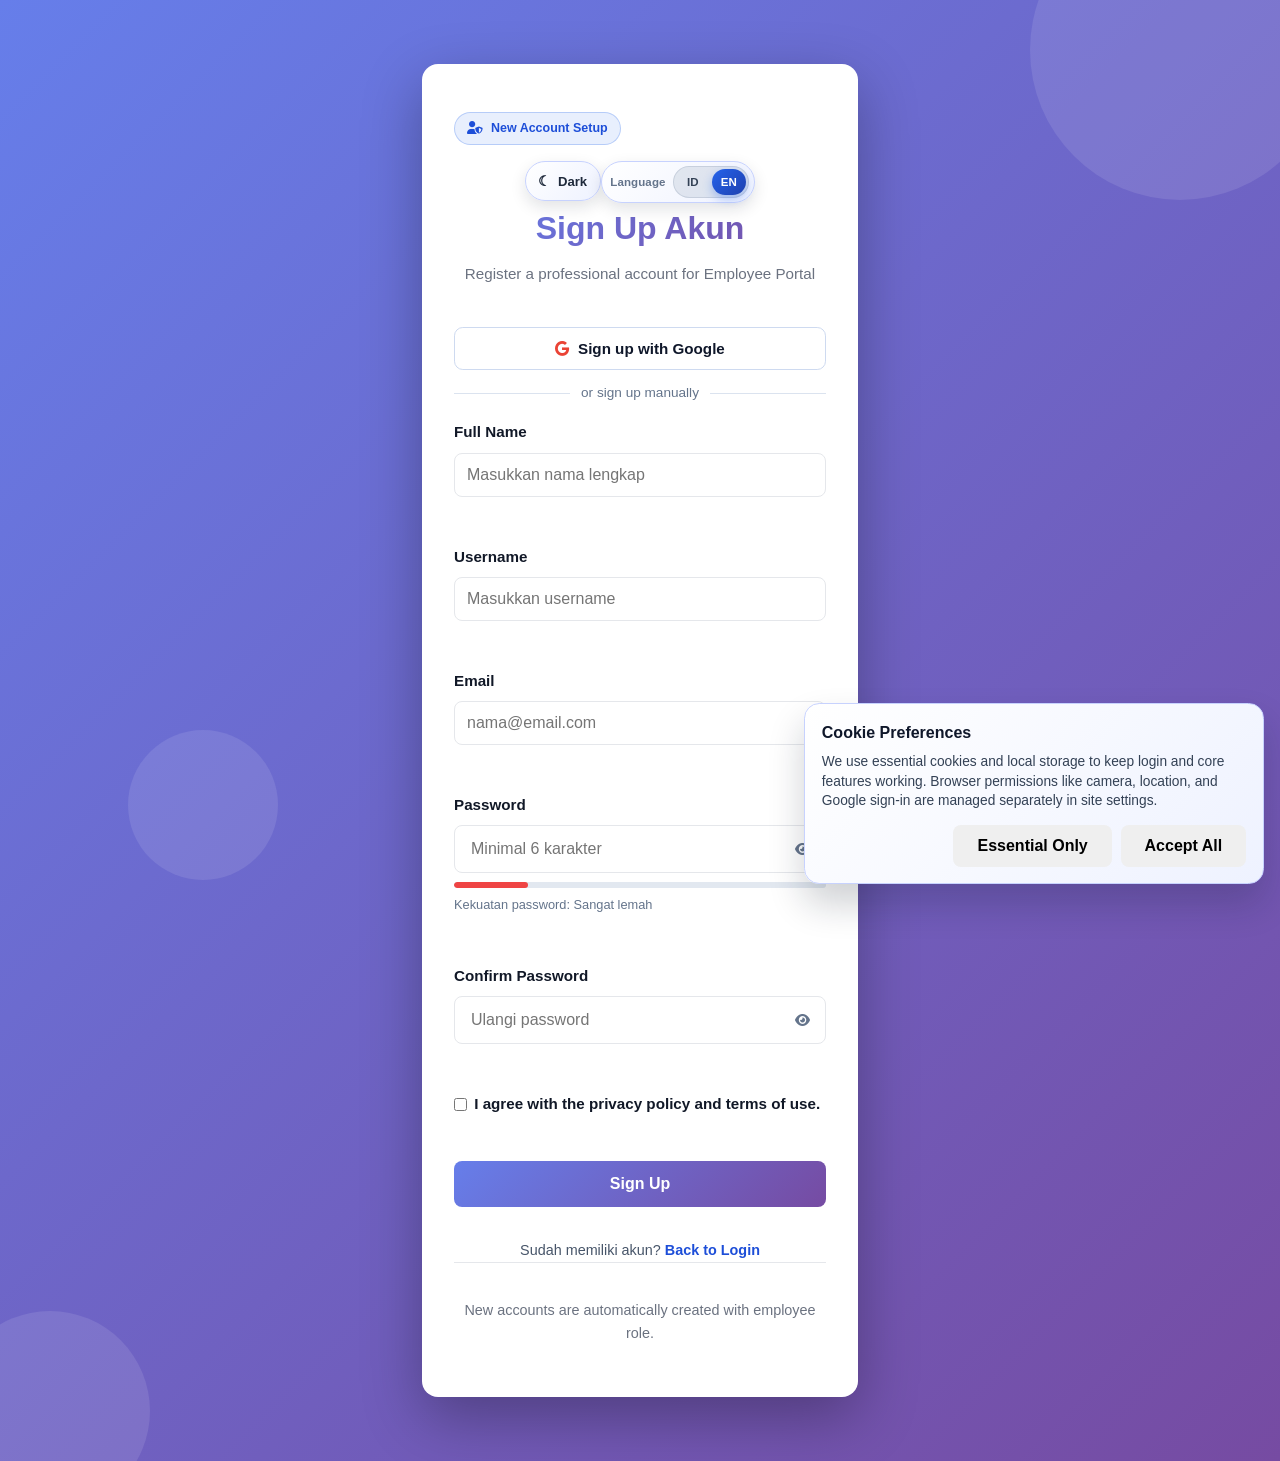
==== commit e3ff8b4e: "buat forgot password" ====
--- a/signup.html
+++ b/signup.html
@@ -3,7 +3,7 @@
 <head>
     <meta charset="UTF-8">
     <meta name="viewport" content="width=device-width, initial-scale=1.0">
-    <title>PT.GlobalNine - Buat Akun</title>
+    <title>PT.GlobalNine - Daftar Akun</title>
     <link rel="stylesheet" href="css/style.css">
     <link rel="stylesheet" href="https://cdnjs.cloudflare.com/ajax/libs/font-awesome/6.0.0/css/all.min.css">
 </head>
@@ -21,7 +21,7 @@
             </div>
 
             <div class="login-header">
-                <h1>Buat Akun</h1>
+                <h1>Daftar Akun</h1>
                 <p class="login-subtitle">Daftar akun profesional untuk Employee Portal</p>
             </div>
 
@@ -81,7 +81,7 @@
             </form>
 
             <p class="auth-alt-link">
-                Sudah punya akun? <a href="index.html">Kembali ke Login</a>
+                Sudah memiliki akun? <a href="index.html">Kembali ke Login</a>
             </p>
 
             <div class="login-footer">
--- a/css/style.css
+++ b/css/style.css
@@ -1319,6 +1319,11 @@
     position: relative;
 }
 
+.top-bar-spacer {
+    flex: 1;
+    min-width: 1px;
+}
+
 .notification-btn {
     position: relative;
     background: linear-gradient(135deg, #ffffff 0%, #f3f7ff 100%);
@@ -1732,6 +1737,34 @@
 .card-header h2 {
     font-size: 1.25rem;
     font-weight: 700;
+}
+
+.employee-table-header-actions {
+    display: flex;
+    align-items: center;
+    gap: 0.75rem;
+    margin-left: auto;
+}
+
+.employee-table-header-actions .employee-search-box {
+    flex: 1;
+    min-width: 220px;
+    max-width: 360px;
+}
+
+@media (max-width: 992px) {
+    .employee-table-header-actions {
+        width: 100%;
+        flex-wrap: wrap;
+        justify-content: flex-start;
+        margin-top: 0.5rem;
+    }
+
+    .employee-table-header-actions .employee-search-box {
+        min-width: 0;
+        max-width: none;
+        width: 100%;
+    }
 }
 
 .filter-select {
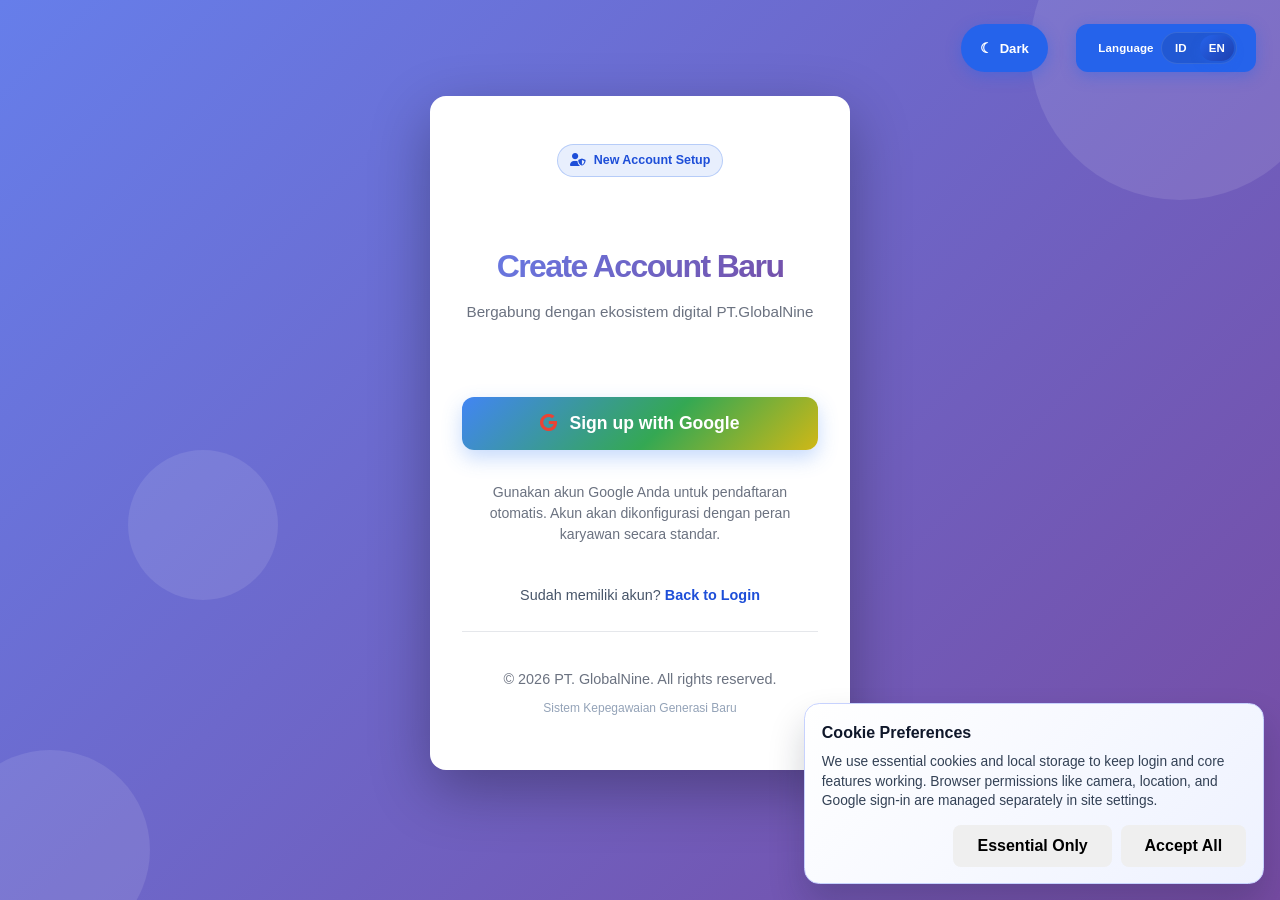
==== commit 96daa41e: "sudah bisa buat login menggunakan google aja" ====
--- a/signup.html
+++ b/signup.html
@@ -21,71 +21,28 @@
             </div>
 
             <div class="login-header">
-                <h1>Daftar Akun</h1>
-                <p class="login-subtitle">Daftar akun profesional untuk Employee Portal</p>
+                <h1>Buat Akun Baru</h1>
+                <p class="login-subtitle">Bergabung dengan ekosistem digital PT.GlobalNine</p>
             </div>
 
-            <button type="button" class="google-auth-btn" data-auth-mode="signup">
-                <i class="fab fa-google"></i>
-                Daftar dengan Google
-            </button>
+            <div class="google-login-section">
+                <button type="button" class="google-auth-btn primary-auth" data-auth-mode="signup">
+                    <i class="fab fa-google"></i>
+                    Daftar dengan Google
+                </button>
+            </div>
 
-            <div class="auth-divider"><span>atau daftar manual</span></div>
-
-            <form id="signupForm" class="login-form-styled">
-                <div class="form-group">
-                    <label for="signupName">Nama Lengkap</label>
-                    <input type="text" id="signupName" placeholder="Masukkan nama lengkap" autocomplete="name" required>
-                </div>
-
-                <div class="form-group">
-                    <label for="signupUsername">Username</label>
-                    <input type="text" id="signupUsername" placeholder="Masukkan username" autocomplete="username" required>
-                </div>
-
-                <div class="form-group">
-                    <label for="signupEmail">Email</label>
-                    <input type="email" id="signupEmail" placeholder="nama@email.com" autocomplete="email" required>
-                </div>
-
-                <div class="form-group">
-                    <label for="signupPassword">Password</label>
-                    <div class="password-field">
-                        <input type="password" id="signupPassword" placeholder="Minimal 6 karakter" minlength="6" autocomplete="new-password" required>
-                        <button type="button" class="password-toggle" data-toggle-password data-target="signupPassword" aria-label="Tampilkan password">
-                            <i class="fas fa-eye"></i>
-                        </button>
-                    </div>
-                    <div class="password-strength" aria-hidden="true">
-                        <div class="password-strength-bar" id="signupPasswordStrengthBar"></div>
-                    </div>
-                    <small class="form-helper" id="signupPasswordStrengthText">Gunakan kombinasi huruf, angka, dan simbol.</small>
-                </div>
-
-                <div class="form-group">
-                    <label for="signupConfirmPassword">Konfirmasi Password</label>
-                    <div class="password-field">
-                        <input type="password" id="signupConfirmPassword" placeholder="Ulangi password" minlength="6" autocomplete="new-password" required>
-                        <button type="button" class="password-toggle" data-toggle-password data-target="signupConfirmPassword" aria-label="Tampilkan password">
-                            <i class="fas fa-eye"></i>
-                        </button>
-                    </div>
-                </div>
-
-                <label class="auth-check" for="signupConsent">
-                    <input type="checkbox" id="signupConsent" required>
-                    <span>Saya setuju dengan kebijakan privasi dan ketentuan penggunaan.</span>
-                </label>
-
-                <button type="submit" class="login-btn">Sign Up</button>
-            </form>
+            <div class="auth-info-footer">
+                <p>Gunakan akun Google Anda untuk pendaftaran otomatis. Akun akan dikonfigurasi dengan peran karyawan secara standar.</p>
+            </div>
 
             <p class="auth-alt-link">
                 Sudah memiliki akun? <a href="index.html">Kembali ke Login</a>
             </p>
 
             <div class="login-footer">
-                <p>Akun baru otomatis dibuat sebagai role karyawan.</p>
+                <p>© 2026 PT. GlobalNine. All rights reserved.</p>
+                <p style="font-size: 0.75rem; color: #94a3b8; margin-top: 0.5rem;">Sistem Kepegawaian Generasi Baru</p>
             </div>
         </div>
     </div>
--- a/css/style.css
+++ b/css/style.css
@@ -1,6267 +1,6847 @@
-/* ==================== COLOR VARIABLES & RESET ==================== */
-:root {
-    --primary-color: #3b82f6;
-    --primary-dark: #1e40af;
-    --secondary-color: #10b981;
-    --warning-color: #f97316;
-    --danger-color: #ef4444;
-    --light-bg: #f9fafb;
-    --card-bg: #ffffff;
-    --sidebar-bg: #1f2937;
-    --text-primary: #111827;
-    --text-secondary: #6b7280;
-    --border-color: #e5e7eb;
-    --shadow-sm: 0 1px 2px rgba(0, 0, 0, 0.05);
-    --shadow-md: 0 4px 6px rgba(0, 0, 0, 0.1);
-    --shadow-lg: 0 10px 15px rgba(0, 0, 0, 0.1);
-    --motion-duration-fast: 0.18s;
-    --motion-duration-base: 0.24s;
-    --motion-ease-standard: cubic-bezier(0.22, 1, 0.36, 1);
-}
-
-* {
-    margin: 0;
-    padding: 0;
-    box-sizing: border-box;
-}
-
-html {
-    scroll-behavior: smooth;
-}
-
-body {
-    font-family: -apple-system, BlinkMacSystemFont, 'Segoe UI', 'Roboto', 'Oxygen', 'Ubuntu', 'Cantarell', sans-serif;
-    background-color: var(--light-bg);
-    color: var(--text-primary);
-    line-height: 1.6;
-}
-
-/* ==================== USER HIGH CONTRAST THEME ==================== */
-body.user-theme {
-    background: radial-gradient(circle at top right, #e9f2ff 0%, #f5f9ff 30%, #f3f4f6 100%);
-    color: #0f172a;
-}
-
-body.user-theme .main-content {
-    background: transparent;
-}
-
-body.user-theme .sidebar {
-    background: linear-gradient(180deg, #0f172a 0%, #111827 100%);
-    border-right: 1px solid rgba(255, 255, 255, 0.08);
-}
-
-body.user-theme .sidebar-header h2 {
-    color: #ffffff;
-}
-
-body.user-theme .sidebar-header .subtitle {
-    color: rgba(255, 255, 255, 0.84);
-}
-
-body.user-theme .nav-item {
-    color: rgba(255, 255, 255, 0.92);
-}
-
-body.user-theme .nav-item:hover {
-    background-color: rgba(59, 130, 246, 0.28);
-}
-
-body.user-theme .nav-item.active {
-    background: linear-gradient(135deg, #2563eb 0%, #1d4ed8 100%);
-}
-
-body.user-theme .dashboard-header h1,
-body.user-theme .page-header h1 {
-    color: #0b1324;
-}
-
-body.user-theme .dashboard-header p,
-body.user-theme .page-header p,
-body.user-theme .card-header p {
-    color: #334155;
-}
-
-body.user-theme .card,
-body.user-theme .kpi-card,
-body.user-theme .activity-item,
-body.user-theme .balance-item,
-body.user-theme .status-item,
-body.user-theme .announcement-item,
-body.user-theme .table-container,
-body.user-theme .form-section,
-body.user-theme .modal-content {
-    background-color: #ffffff;
-    border: 1px solid #cfd8e3;
-    box-shadow: 0 8px 20px rgba(2, 6, 23, 0.08);
-}
-
-body.user-theme .card-header {
-    border-bottom-color: #d5dee9;
-}
-
-body.user-theme .card-header h3,
-body.user-theme .activity-description,
-body.user-theme .kpi-title,
-body.user-theme .profile-info-value {
-    color: #0f172a;
-}
-
-body.user-theme .activity-time,
-body.user-theme .balance-label,
-body.user-theme .profile-info-label {
-    color: #475569;
-}
-
-body.user-theme .action-btn.primary,
-body.user-theme .btn.primary {
-    background: linear-gradient(135deg, #2563eb 0%, #1e40af 100%);
-    color: #ffffff;
-}
-
-body.user-theme .action-btn.secondary,
-body.user-theme .btn.secondary {
-    background: linear-gradient(135deg, #10b981 0%, #047857 100%);
-    color: #ffffff;
-}
-
-body.user-theme .btn,
-body.user-theme .action-btn {
-    box-shadow: 0 6px 14px rgba(15, 23, 42, 0.15);
-}
-
-body.user-theme input,
-body.user-theme select,
-body.user-theme textarea {
-    background-color: #ffffff;
-    color: #0f172a;
-    border: 1px solid #9fb1c7;
-}
-
-body.user-theme input:focus,
-body.user-theme select:focus,
-body.user-theme textarea:focus {
-    border-color: #2563eb;
-    box-shadow: 0 0 0 3px rgba(37, 99, 235, 0.2);
-}
-
-body.user-theme .notification-btn {
-    background: #ffffff;
-    border: 1px solid #c8d4e6;
-    box-shadow: 0 4px 12px rgba(15, 23, 42, 0.12);
-}
-
-body.user-theme .bell-icon {
-    color: #1d4ed8;
-}
-
-/* ==================== ADMIN THEME ALIGNED WITH USER ==================== */
-body.admin-theme {
-    background: radial-gradient(circle at top right, #e9f2ff 0%, #f5f9ff 30%, #f3f4f6 100%);
-    color: #0f172a;
-}
-
-body.admin-theme .main-content {
-    background: transparent;
-}
-
-body.admin-theme .sidebar {
-    background: linear-gradient(180deg, #0f172a 0%, #111827 100%);
-    border-right: 1px solid rgba(255, 255, 255, 0.08);
-}
-
-body.admin-theme .sidebar-header h2 {
-    color: #ffffff;
-}
-
-body.admin-theme .sidebar-header .subtitle {
-    color: rgba(255, 255, 255, 0.84);
-}
-
-body.admin-theme .nav-item {
-    color: rgba(255, 255, 255, 0.92);
-}
-
-body.admin-theme .nav-item:hover {
-    background-color: rgba(59, 130, 246, 0.28);
-}
-
-body.admin-theme .nav-item.active {
-    background: linear-gradient(135deg, #2563eb 0%, #1d4ed8 100%);
-}
-
-body.admin-theme .dashboard-header h1,
-body.admin-theme .page-header h1 {
-    color: #0b1324;
-}
-
-body.admin-theme .dashboard-header p,
-body.admin-theme .page-header p,
-body.admin-theme .card-header p {
-    color: #334155;
-}
-
-body.admin-theme .card,
-body.admin-theme .kpi-card,
-body.admin-theme .activity-item,
-body.admin-theme .balance-item,
-body.admin-theme .status-item,
-body.admin-theme .announcement-item,
-body.admin-theme .table-container,
-body.admin-theme .form-section,
-body.admin-theme .modal-content {
-    background-color: #ffffff;
-    border: 1px solid #cfd8e3;
-    box-shadow: 0 8px 20px rgba(2, 6, 23, 0.08);
-}
-
-body.admin-theme .card-header {
-    border-bottom-color: #d5dee9;
-}
-
-body.admin-theme .card-header h3,
-body.admin-theme .activity-description,
-body.admin-theme .kpi-title,
-body.admin-theme .profile-info-value {
-    color: #0f172a;
-}
-
-body.admin-theme .activity-time,
-body.admin-theme .balance-label,
-body.admin-theme .profile-info-label {
-    color: #475569;
-}
-
-body.admin-theme .action-btn.primary,
-body.admin-theme .btn.primary {
-    background: linear-gradient(135deg, #2563eb 0%, #1e40af 100%);
-    color: #ffffff;
-}
-
-body.admin-theme .action-btn.secondary,
-body.admin-theme .btn.secondary {
-    background: linear-gradient(135deg, #10b981 0%, #047857 100%);
-    color: #ffffff;
-}
-
-body.admin-theme .btn,
-body.admin-theme .action-btn {
-    box-shadow: 0 6px 14px rgba(15, 23, 42, 0.15);
-}
-
-body.admin-theme input,
-body.admin-theme select,
-body.admin-theme textarea {
-    background-color: #ffffff;
-    color: #0f172a;
-    border: 1px solid #9fb1c7;
-}
-
-body.admin-theme input:focus,
-body.admin-theme select:focus,
-body.admin-theme textarea:focus {
-    border-color: #2563eb;
-    box-shadow: 0 0 0 3px rgba(37, 99, 235, 0.2);
-}
-
-body.admin-theme .notification-btn {
-    background: #ffffff;
-    border: 1px solid #c8d4e6;
-    box-shadow: 0 4px 12px rgba(15, 23, 42, 0.12);
-}
-
-body.admin-theme .bell-icon {
-    color: #1d4ed8;
-}
-
-/* ==================== POPUP NOTIFICATION ==================== */
-.app-toast-container {
-    position: fixed;
-    top: 1rem;
-    right: 1rem;
-    z-index: 9999;
-    display: flex;
-    flex-direction: column;
-    gap: 0.6rem;
-    pointer-events: none;
-}
-
-.app-toast {
-    min-width: 280px;
-    max-width: 360px;
-    padding: 0.75rem 0.9rem;
-    border-radius: 0.75rem;
-    background: linear-gradient(135deg, rgba(255, 255, 255, 0.99) 0%, rgba(241, 247, 255, 0.98) 100%);
-    border: 1px solid #b7cdfa;
-    border-left: 5px solid #3b82f6;
-    box-shadow: 0 16px 34px rgba(17, 24, 39, 0.2);
-    backdrop-filter: blur(6px);
-    display: flex;
-    align-items: flex-start;
-    gap: 0.65rem;
-    transform: translateY(-8px);
-    opacity: 0;
-    transition: all 0.22s ease;
-}
-
-.app-toast.show {
-    transform: translateY(0);
-    opacity: 1;
-}
-
-.app-toast-icon {
-    width: 24px;
-    height: 24px;
-    border-radius: 50%;
-    display: inline-flex;
-    align-items: center;
-    justify-content: center;
-    background: linear-gradient(135deg, #3b82f6 0%, #1e40af 100%);
-    color: white;
-    flex-shrink: 0;
-    margin-top: 0.1rem;
-    font-size: 0.75rem;
-}
-
-.app-toast-text {
-    font-size: 0.93rem;
-    color: #0f172a;
-    line-height: 1.35;
-    font-weight: 600;
-}
-
-.app-toast.success {
-    background: linear-gradient(135deg, rgba(236, 253, 245, 0.96) 0%, rgba(220, 252, 231, 0.95) 100%);
-    border-color: #86efac;
-    border-left-color: #22c55e;
-}
-
-.app-toast.success .app-toast-icon {
-    background: linear-gradient(135deg, #22c55e 0%, #15803d 100%);
-}
-
-.app-toast.warning {
-    background: linear-gradient(135deg, rgba(255, 247, 237, 0.96) 0%, rgba(254, 243, 199, 0.95) 100%);
-    border-color: #fdba74;
-    border-left-color: #f59e0b;
-}
-
-.app-toast.warning .app-toast-icon {
-    background: linear-gradient(135deg, #f59e0b 0%, #c2410c 100%);
-}
-
-.app-toast.error {
-    background: linear-gradient(135deg, rgba(254, 242, 242, 0.96) 0%, rgba(254, 226, 226, 0.95) 100%);
-    border-color: #fca5a5;
-    border-left-color: #ef4444;
-}
-
-.app-toast.error .app-toast-icon {
-    background: linear-gradient(135deg, #ef4444 0%, #b91c1c 100%);
-}
-
-/* ==================== GLOBAL THEME TOGGLE ==================== */
-.theme-toggle-btn {
-    border: 1px solid #c7d2fe;
-    background: linear-gradient(135deg, #ffffff 0%, #eef2ff 100%);
-    color: #1e293b;
-    border-radius: 999px;
-    padding: 0.42rem 0.78rem;
-    display: inline-flex;
-    align-items: center;
-    gap: 0.42rem;
-    font-size: 0.82rem;
-    font-weight: 700;
-    cursor: pointer;
-    box-shadow: 0 6px 16px rgba(15, 23, 42, 0.12);
-    transition: transform 0.18s ease, box-shadow 0.18s ease, border-color 0.2s ease, background-color 0.2s ease;
-}
-
-.theme-toggle-btn:hover {
-    transform: translateY(-1px);
-    box-shadow: 0 9px 18px rgba(15, 23, 42, 0.16);
-}
-
-.theme-toggle-btn:focus-visible {
-    outline: 3px solid rgba(59, 130, 246, 0.34);
-    outline-offset: 2px;
-}
-
-.theme-toggle-btn .theme-toggle-icon {
-    font-size: 0.9rem;
-    line-height: 1;
-}
-
-.theme-toggle-btn.in-header {
-    margin-right: 0;
-    height: 40px;
-    min-height: 40px;
-    padding-top: 0;
-    padding-bottom: 0;
-}
-
-.theme-toggle-btn.floating {
-    position: fixed;
-    top: 1rem;
-    right: 1rem;
-    z-index: 9998;
-}
-
-/* ==================== GLOBAL LANGUAGE SWITCHER ==================== */
-.lang-switcher {
-    border: 1px solid #c7d2fe;
-    background: linear-gradient(135deg, #ffffff 0%, #eef2ff 100%);
-    color: #1e293b;
-    border-radius: 999px;
-    padding: 0.24rem 0.34rem;
-    display: inline-flex;
-    align-items: center;
-    gap: 0.45rem;
-    box-shadow: 0 6px 16px rgba(15, 23, 42, 0.12);
-    margin-right: 0;
-    min-height: 34px;
-}
-
-.lang-switcher.in-header,
-.header-actions > .lang-switcher,
-.top-bar-right > .lang-switcher,
-.header-actions > .theme-toggle-btn.in-header,
-.top-bar-right > .theme-toggle-btn.in-header {
-    align-self: center;
-}
-
-.lang-switcher.floating {
-    position: fixed;
-    top: 1rem;
-    right: 1rem;
-    z-index: 9998;
-}
-
-.lang-switcher.in-sidebar {
-    width: 100%;
-    justify-content: space-between;
-    border-radius: 0.75rem;
-    margin: 0.75rem 0 0;
-    padding: 0.4rem 0.5rem;
-}
-
-.sidebar .lang-switcher.in-sidebar .lang-switcher-label {
-    display: inline-flex;
-    font-size: 0.78rem;
-    color: #475569;
-}
-
-.lang-switcher-label {
-    font-size: 0.72rem;
-    font-weight: 800;
-    letter-spacing: 0.01em;
-    color: #64748b;
-    margin-left: 0.2rem;
-}
-
-.lang-switcher-group {
-    background: rgba(148, 163, 184, 0.22);
-    border: 1px solid rgba(148, 163, 184, 0.32);
-    border-radius: 999px;
-    display: inline-flex;
-    align-items: center;
-    padding: 2px;
-    gap: 2px;
-}
-
-.lang-switcher-btn {
-    border: none;
-    background: transparent;
-    color: #334155;
-    border-radius: 999px;
-    height: 26px;
-    min-width: 34px;
-    padding: 0 0.48rem;
-    font-size: 0.72rem;
-    font-weight: 800;
-    cursor: pointer;
-    transition: transform 0.14s ease, background-color 0.18s ease, color 0.18s ease, box-shadow 0.18s ease;
-}
-
-.lang-switcher-btn:hover {
-    transform: translateY(-1px);
-}
-
-.lang-switcher-btn.active {
-    background: linear-gradient(135deg, #2563eb 0%, #1e40af 100%);
-    color: #ffffff;
-    box-shadow: 0 4px 10px rgba(37, 99, 235, 0.35);
-}
-
-.lang-switcher-btn:focus-visible {
-    outline: 3px solid rgba(59, 130, 246, 0.34);
-    outline-offset: 1px;
-}
-
-/* ==================== COOKIE CONSENT ==================== */
-.cookie-consent {
-    position: fixed;
-    right: 1rem;
-    bottom: 1rem;
-    width: min(460px, calc(100vw - 2rem));
-    z-index: 10001;
-    border-radius: 0.95rem;
-    border: 1px solid #c7d2fe;
-    background: linear-gradient(135deg, #ffffff 0%, #eef2ff 100%);
-    box-shadow: 0 20px 36px rgba(15, 23, 42, 0.2);
-}
-
-.cookie-consent.is-hidden {
-    display: none;
-}
-
-.cookie-consent-content {
-    padding: 1rem 1.05rem 1rem;
-}
-
-.cookie-consent-title {
-    font-size: 1rem;
-    font-weight: 800;
-    color: #0f172a;
-    margin-bottom: 0.35rem;
-}
-
-.cookie-consent-description {
-    font-size: 0.86rem;
-    line-height: 1.45;
-    color: #334155;
-    margin-bottom: 0.85rem;
-}
-
-.cookie-consent-actions {
-    display: flex;
-    gap: 0.55rem;
-    justify-content: flex-end;
-    flex-wrap: wrap;
-}
-
-body.theme-dark .cookie-consent {
-    border-color: rgba(148, 163, 184, 0.34);
-    background: linear-gradient(135deg, #0f172a 0%, #1e293b 100%);
-}
-
-body.theme-dark .cookie-consent-title {
-    color: #e2e8f0;
-}
-
-body.theme-dark .cookie-consent-description {
-    color: #cbd5e1;
-}
-
-/* ==================== GLOBAL DARK THEME ==================== */
-body.theme-dark {
-    background: radial-gradient(circle at 85% 0%, #1f314f 0%, #0d1728 44%, #070c16 100%);
-    color: #d9e3f2;
-}
-
-body.theme-dark .main-content,
-body.theme-dark .dashboard-header,
-body.theme-dark .top-bar,
-body.theme-dark .page-header,
-body.theme-dark .attendance-section,
-body.theme-dark .card,
-body.theme-dark .kpi-card,
-body.theme-dark .activity-item,
-body.theme-dark .balance-item,
-body.theme-dark .status-item,
-body.theme-dark .announcement-item,
-body.theme-dark .clock-in-item,
-body.theme-dark .table-container,
-body.theme-dark .form-section,
-body.theme-dark .modal-content,
-body.theme-dark .notification-panel,
-body.theme-dark .app-confirm-dialog,
-body.theme-dark .login-card,
-body.theme-dark .password-field,
-body.theme-dark .dropdown-menu,
-body.theme-dark .profile-page-grid .card,
-body.theme-dark .profile-page-grid .card-body {
-    background: #111b2e;
-    border-color: #2e4668;
-    color: #d9e3f2;
-    box-shadow: 0 12px 26px rgba(2, 6, 23, 0.56);
-}
-
-body.theme-dark .sidebar {
-    background: linear-gradient(180deg, #070d1a 0%, #0d1728 100%);
-    border-right: 1px solid #1f324f;
-}
-
-body.theme-dark .card-header,
-body.theme-dark .notification-panel-header,
-body.theme-dark .notification-panel-footer,
-body.theme-dark .clock-in-item,
-body.theme-dark .announcement-item,
-body.theme-dark .status-item,
-body.theme-dark .balance-item,
-body.theme-dark .kpi-card,
-body.theme-dark .top-bar,
-body.theme-dark .attendance-section {
-    border-color: #2e4668;
-}
-
-body.theme-dark h1,
-body.theme-dark h2,
-body.theme-dark h3,
-body.theme-dark h4,
-body.theme-dark h5,
-body.theme-dark .kpi-value,
-body.theme-dark .card-header h2,
-body.theme-dark .card-header h3,
-body.theme-dark .page-header h1,
-body.theme-dark .dashboard-header h1,
-body.theme-dark .login-header h1,
-body.theme-dark .clock-in-name,
-body.theme-dark .announcement-item h3,
-body.theme-dark .profile-name,
-body.theme-dark .profile-info-value {
-    color: #f1f6ff;
-}
-
-body.theme-dark p,
-body.theme-dark span,
-body.theme-dark label,
-body.theme-dark .page-header p,
-body.theme-dark .dashboard-header p,
-body.theme-dark .card-header p,
-body.theme-dark .announcement-item p,
-body.theme-dark .clock-in-location,
-body.theme-dark .clock-in-time,
-body.theme-dark .activity-time,
-body.theme-dark .activity-description,
-body.theme-dark .balance-label,
-body.theme-dark .profile-info-label,
-body.theme-dark .auth-alt-link,
-body.theme-dark .login-subtitle,
-body.theme-dark .form-helper,
-body.theme-dark .view-all,
-body.theme-dark .attendance-description {
-    color: #9fb2cb;
-}
-
-body.theme-dark .nav-item,
-body.theme-dark .settings-link {
-    color: rgba(217, 227, 242, 0.93);
-}
-
-body.theme-dark .nav-item:hover,
-body.theme-dark .settings-link:hover {
-    background-color: rgba(56, 189, 248, 0.2);
-}
-
-body.theme-dark .nav-item.active {
-    background: linear-gradient(135deg, #0ea5e9 0%, #1d4ed8 100%);
-}
-
-body.theme-dark .search-box input,
-body.theme-dark input,
-body.theme-dark select,
-body.theme-dark textarea,
-body.theme-dark .form-group select,
-body.theme-dark .form-group input[type="text"],
-body.theme-dark .form-group input[type="number"],
-body.theme-dark .form-group input[type="date"],
-body.theme-dark .form-group input[type="email"],
-body.theme-dark .form-group input[type="tel"],
-body.theme-dark .form-group input[type="file"],
-body.theme-dark .form-group textarea,
-body.theme-dark .elegant-form .form-group input,
-body.theme-dark .elegant-form .form-group select,
-body.theme-dark .elegant-form .form-group textarea {
-    background-color: #0d1728;
-    color: #d9e3f2;
-    border-color: #385474;
-}
-
-body.theme-dark .search-box input::placeholder,
-body.theme-dark input::placeholder,
-body.theme-dark textarea::placeholder {
-    color: #7f95b2;
-}
-
-body.theme-dark .search-box input:focus,
-body.theme-dark input:focus,
-body.theme-dark select:focus,
-body.theme-dark textarea:focus,
-body.theme-dark .filter-select:focus,
-body.theme-dark .form-group select:focus,
-body.theme-dark .form-group input[type="text"]:focus,
-body.theme-dark .form-group input[type="number"]:focus,
-body.theme-dark .form-group input[type="date"]:focus,
-body.theme-dark .form-group input[type="email"]:focus,
-body.theme-dark .form-group input[type="tel"]:focus,
-body.theme-dark .form-group textarea:focus,
-body.theme-dark .elegant-form .form-group input:focus,
-body.theme-dark .elegant-form .form-group select:focus,
-body.theme-dark .elegant-form .form-group textarea:focus {
-    border-color: #38bdf8;
-    box-shadow: 0 0 0 3px rgba(56, 189, 248, 0.24);
-}
-
-body.theme-dark .notification-btn,
-body.theme-dark .user-profile,
-body.theme-dark .avatar,
-body.theme-dark .download-btn,
-body.theme-dark .create-btn,
-body.theme-dark .filter-select,
-body.theme-dark .google-auth-btn,
-body.theme-dark .password-toggle {
-    background-color: #16243c;
-    border-color: #385474;
-    color: #d9e3f2;
-}
-
-body.theme-dark .notification-btn {
-    background: linear-gradient(135deg, #173152 0%, #101d31 100%);
-    border-color: #38bdf8;
-    box-shadow: 0 8px 18px rgba(14, 165, 233, 0.26);
-}
-
-body.theme-dark .notification-btn[aria-expanded="true"] {
-    border-color: #7dd3fc;
-    box-shadow: 0 10px 22px rgba(14, 165, 233, 0.34);
-    background: linear-gradient(135deg, #0ea5e9 0%, #1d4ed8 100%);
-}
-
-body.theme-dark .bell-icon,
-body.theme-dark .bell-icon i {
-    color: #d7efff;
-    text-shadow: none;
-}
-
-body.theme-dark .notification-badge {
-    background: linear-gradient(135deg, #fb7185 0%, #e11d48 100%);
-    border-color: #0f172a;
-    color: #fff1f2;
-    box-shadow: 0 6px 14px rgba(225, 29, 72, 0.44);
-}
-
-body.theme-dark .notification-panel {
-    background: linear-gradient(180deg, #0f1a2c 0%, #0d1728 100%);
-    border-color: #2e4668;
-    box-shadow: 0 18px 36px rgba(2, 6, 23, 0.7);
-}
-
-body.theme-dark .notification-panel-header,
-body.theme-dark .notification-panel-footer {
-    border-color: #2a3f5f;
-}
-
-body.theme-dark .notification-panel-header h4 {
-    color: #d9e3f2;
-}
-
-body.theme-dark .notification-panel-header button,
-body.theme-dark .notification-panel-footer button,
-body.theme-dark .notification-mark-read {
-    color: #93ddff;
-}
-
-body.theme-dark .notification-panel-header button:hover,
-body.theme-dark .notification-panel-footer button:hover,
-body.theme-dark .notification-mark-read:hover {
-    color: #e0f2fe;
-}
-
-body.theme-dark .notification-item {
-    background: linear-gradient(135deg, #12223a 0%, #0d192d 100%);
-    border: 1px solid #324d71;
-    border-left-width: 4px;
-    box-shadow: inset 0 0 0 1px rgba(148, 163, 184, 0.08);
-}
-
-body.theme-dark .notification-item.type-reminder {
-    border-left-color: #f59e0b;
-    background: linear-gradient(135deg, #241804 0%, #1a1306 100%);
-}
-
-body.theme-dark .notification-item.type-success {
-    border-left-color: #10b981;
-    background: linear-gradient(135deg, #06231f 0%, #041a16 100%);
-}
-
-body.theme-dark .notification-item.type-warning {
-    border-left-color: #ef4444;
-    background: linear-gradient(135deg, #2a0f12 0%, #1e0b0d 100%);
-}
-
-body.theme-dark .notification-item.is-read {
-    opacity: 0.82;
-    background: linear-gradient(135deg, #111b2e 0%, #0d1728 100%);
-    border-left-color: #6f86a7;
-}
-
-body.theme-dark .notification-item h5 {
-    color: #f8fafc;
-}
-
-body.theme-dark .notification-item p {
-    color: #c6d8ef;
-}
-
-body.theme-dark .notification-time,
-body.theme-dark .notification-empty {
-    color: #8ea3bf;
-}
-
-body.theme-dark .app-toast {
-    background: linear-gradient(135deg, rgba(15, 27, 46, 0.98) 0%, rgba(15, 38, 67, 0.98) 100%);
-    border-color: #2e4668;
-    border-left-color: #38bdf8;
-    box-shadow: 0 18px 34px rgba(2, 6, 23, 0.62);
-}
-
-body.theme-dark .app-toast .app-toast-text {
-    color: #d9e3f2;
-}
-
-body.theme-dark .app-toast.success {
-    background: linear-gradient(135deg, rgba(6, 35, 31, 0.98) 0%, rgba(7, 43, 35, 0.98) 100%);
-    border-color: #14532d;
-    border-left-color: #22c55e;
-}
-
-body.theme-dark .app-toast.warning {
-    background: linear-gradient(135deg, rgba(43, 28, 8, 0.98) 0%, rgba(30, 20, 6, 0.98) 100%);
-    border-color: #854d0e;
-    border-left-color: #f59e0b;
-}
-
-body.theme-dark .app-toast.error {
-    background: linear-gradient(135deg, rgba(55, 18, 22, 0.98) 0%, rgba(39, 12, 15, 0.98) 100%);
-    border-color: #7f1d1d;
-    border-left-color: #ef4444;
-}
-
-body.theme-dark .login-background .shape {
-    opacity: 0.22;
-}
-
-body.theme-dark .auth-divider::before,
-body.theme-dark .auth-divider::after,
-body.theme-dark .card-header,
-body.theme-dark .table-container table,
-body.theme-dark .table-container th,
-body.theme-dark .table-container td {
-    border-color: #2e4668;
-}
-
-body.theme-dark .login-btn,
-body.theme-dark .btn-primary,
-body.theme-dark .action-btn.primary,
-body.theme-dark .btn.primary {
-    background: linear-gradient(135deg, #0ea5e9 0%, #1d4ed8 100%);
-    color: #ffffff;
-}
-
-body.theme-dark .action-btn.secondary,
-body.theme-dark .btn.secondary,
-body.theme-dark .btn-success {
-    background: linear-gradient(135deg, #14b8a6 0%, #0f766e 100%);
-    color: #ffffff;
-}
-
-body.theme-dark .login-footer,
-body.theme-dark .auth-badge,
-body.theme-dark .auth-divider span {
-    background: #0d1728;
-    color: #bdcce0;
-    border-color: #2e4668;
-}
-
-body.theme-dark .theme-toggle-btn {
-    border-color: #3c5a7c;
-    background: linear-gradient(135deg, #173152 0%, #0d1728 100%);
-    color: #d9e3f2;
-}
-
-body.theme-dark .lang-switcher {
-    border-color: #3c5a7c;
-    background: linear-gradient(135deg, #173152 0%, #0d1728 100%);
-    color: #d9e3f2;
-}
-
-body.theme-dark .lang-switcher-label {
-    color: #c9d8ea;
-}
-
-body.theme-dark .sidebar .lang-switcher.in-sidebar .lang-switcher-label {
-    color: #cbd5e1;
-}
-
-body.theme-dark .lang-switcher-group {
-    background: rgba(15, 23, 42, 0.45);
-    border-color: rgba(72, 103, 138, 0.75);
-}
-
-body.theme-dark .lang-switcher-btn {
-    color: #d9e3f2;
-}
-
-body.theme-dark .lang-switcher-btn.active {
-    background: linear-gradient(135deg, #0ea5e9 0%, #1d4ed8 100%);
-}
-
-body.theme-dark .announcement-file-item,
-body.theme-dark .announcement-image-item {
-    background: #14233a;
-    border-color: #2e4668;
-}
-
-body.theme-dark .announcement-file-preview-wrap {
-    background: #0d1728;
-    border-color: #2e4668;
-}
-
-body.theme-dark .announcement-file-type-badge {
-    background: #163353;
-    border-color: #3a5e86;
-    color: #cbe7ff;
-}
-
-body.theme-dark .announcement-file-name {
-    color: #d9e3f2;
-}
-
-body.theme-dark .announcement-file-link {
-    background: #12233a;
-    border-color: #34506f;
-    color: #98d8ff;
-}
-
-body.theme-dark .announcement-file-link:hover {
-    background: #16304f;
-}
-
-body.theme-dark .announcement-preview-frame,
-body.theme-dark .announcement-preview-image {
-    border-color: #2e4668;
-    background: #0d1728;
-}
-
-@media (max-width: 768px) {
-    .theme-toggle-btn.in-header {
-        margin-right: 0;
-        width: 40px;
-        height: 40px;
-        min-width: 40px;
-        padding: 0;
-        border-radius: 50%;
-        justify-content: center;
-        gap: 0;
-    }
-
-    .theme-toggle-btn .theme-toggle-label {
-        display: none;
-    }
-
-    .theme-toggle-btn.in-header .theme-toggle-icon {
-        font-size: 1rem;
-    }
-
-    .lang-switcher {
-        gap: 0.3rem;
-        margin-right: 0;
-        padding: 0.2rem 0.3rem;
-        min-height: 34px;
-    }
-
-    .lang-switcher-label {
-        display: none;
-    }
-
-    .lang-switcher-btn {
-        min-width: 30px;
-        height: 24px;
-        padding: 0 0.4rem;
-    }
-
-    .sidebar .lang-switcher.in-sidebar {
-        min-height: 38px;
-        padding: 0.35rem 0.45rem;
-    }
-
-    .sidebar .lang-switcher.in-sidebar .lang-switcher-label {
-        display: inline-flex;
-    }
-}
-
-.app-confirm-overlay {
-    position: fixed;
-    inset: 0;
-    background: rgba(15, 23, 42, 0.15);
-    backdrop-filter: blur(0px);
-    display: flex;
-    align-items: center;
-    justify-content: center;
-    padding: 1rem;
-    z-index: 10000;
-    opacity: 0;
-    visibility: hidden;
-    pointer-events: none;
-    transition: opacity 0.2s ease, backdrop-filter 0.2s ease, background-color 0.2s ease;
-}
-
-.app-confirm-overlay.open {
-    opacity: 1;
-    visibility: visible;
-    pointer-events: auto;
-    background: rgba(15, 23, 42, 0.45);
-    backdrop-filter: blur(2px);
-}
-
-.app-confirm-overlay.closing {
-    opacity: 0;
-    visibility: visible;
-    pointer-events: none;
-    background: rgba(15, 23, 42, 0.15);
-    backdrop-filter: blur(0px);
-}
-
-.app-confirm-dialog {
-    width: 100%;
-    max-width: 430px;
-    border-radius: 0.95rem;
-    border: 1px solid #bad0f5;
-    background: linear-gradient(180deg, #ffffff 0%, #eff6ff 100%);
-    box-shadow: 0 20px 40px rgba(15, 23, 42, 0.3);
-    padding: 1rem 1.05rem 0.95rem;
-    animation: confirmPopIn 0.18s ease;
-}
-
-.app-confirm-overlay.open .app-confirm-dialog {
-    animation: confirmPopIn 0.18s ease;
-}
-
-.app-confirm-overlay.closing .app-confirm-dialog {
-    animation: confirmPopOut 0.14s ease forwards;
-}
-
-.app-confirm-title {
-    font-size: 1rem;
-    font-weight: 700;
-    color: #0f172a;
-    margin-bottom: 0.35rem;
-}
-
-.app-confirm-message {
-    font-size: 0.92rem;
-    color: #1e293b;
-    margin-bottom: 0.95rem;
-    line-height: 1.4;
-}
-
-.app-confirm-input-wrap {
-    margin-bottom: 0.95rem;
-}
-
-.app-confirm-input {
-    width: 100%;
-    border: 1px solid #bfd0eb;
-    background: #ffffff;
-    color: #0f172a;
-    border-radius: 0.7rem;
-    padding: 0.58rem 0.72rem;
-    font-size: 0.92rem;
-}
-
-.app-confirm-input:focus {
-    outline: none;
-    border-color: #2563eb;
-    box-shadow: 0 0 0 3px rgba(37, 99, 235, 0.2);
-}
-
-.app-confirm-actions {
-    display: flex;
-    justify-content: flex-end;
-    gap: 0.55rem;
-}
-
-.app-confirm-btn {
-    border: 1px solid transparent;
-    border-radius: 999px;
-    padding: 0.45rem 0.9rem;
-    font-size: 0.84rem;
-    font-weight: 700;
-    cursor: pointer;
-    transition: transform 0.16s ease, filter 0.16s ease, box-shadow 0.16s ease;
-}
-
-.app-confirm-btn.cancel {
-    background: #ffffff;
-    color: #1e3a8a;
-    border-color: #bdd0f5;
-}
-
-.app-confirm-btn.confirm {
-    background: linear-gradient(135deg, #2563eb 0%, #1d4ed8 100%);
-    color: #ffffff;
-}
-
-.app-confirm-btn.confirm.danger {
-    background: linear-gradient(135deg, #ef4444 0%, #b91c1c 100%);
-}
-
-.app-confirm-btn.confirm.danger:hover {
-    animation: dangerNudge 0.32s ease;
-    box-shadow: 0 8px 16px rgba(185, 28, 28, 0.26);
-    filter: brightness(1.03);
-}
-
-.app-confirm-btn.confirm.danger:active {
-    transform: scale(0.98);
-}
-
-@keyframes confirmPopIn {
-    from {
-        transform: scale(0.96);
-        opacity: 0;
-    }
-    to {
-        transform: scale(1);
-        opacity: 1;
-    }
-}
-
-@media (max-width: 640px) {
-    .app-toast-container {
-        top: auto;
-        bottom: 1rem;
-        right: 0.75rem;
-        left: 0.75rem;
-    }
-
-    .app-toast {
-        min-width: 100%;
-        max-width: 100%;
-    }
-
-    .app-confirm-dialog {
-        max-width: 100%;
-    }
-}
-
-/* ==================== DASHBOARD LAYOUT ==================== */
-.dashboard-container {
-    display: flex;
-    min-height: 100vh;
-}
-
-/* ==================== SIDEBAR ==================== */
-.sidebar {
-    width: 250px;
-    background-color: var(--sidebar-bg);
-    color: white;
-    padding: 2rem 1.5rem;
-    display: flex;
-    flex-direction: column;
-    position: fixed;
-    height: 100vh;
-    overflow-y: auto;
-    box-shadow: var(--shadow-lg);
-    z-index: 1000;
-}
-
-.sidebar-header {
-    margin-bottom: 3rem;
-}
-
-.sidebar-header h2 {
-    font-size: 1.5rem;
-    font-weight: 700;
-    margin-bottom: 0.25rem;
-}
-
-.sidebar-header .subtitle {
-    font-size: 0.875rem;
-    color: rgba(255, 255, 255, 0.7);
-}
-
-.sidebar-nav {
-    flex: 1;
-    display: flex;
-    flex-direction: column;
-    gap: 0.5rem;
-}
-
-.nav-item {
-    display: flex;
-    align-items: center;
-    gap: 1rem;
-    padding: 0.875rem 1rem;
-    border-radius: 0.5rem;
-    color: rgba(255, 255, 255, 0.8);
-    text-decoration: none;
-    transition: all 0.3s ease;
-    cursor: pointer;
-    font-size: 0.95rem;
-}
-
-.nav-item:hover {
-    background-color: rgba(255, 255, 255, 0.1);
-    color: white;
-}
-
-.nav-item.active {
-    background-color: var(--primary-color);
-    color: white;
-    font-weight: 600;
-}
-
-.nav-item .icon {
-    font-size: 1.25rem;
-}
-
-.sidebar-footer {
-    border-top: 1px solid rgba(255, 255, 255, 0.1);
-    padding-top: 1rem;
-}
-
-.settings-link {
-    display: flex;
-    align-items: center;
-    gap: 1rem;
-    padding: 0.875rem 1rem;
-    border-radius: 0.5rem;
-    color: rgba(255, 255, 255, 0.8);
-    text-decoration: none;
-    transition: all 0.3s ease;
-}
-
-.settings-link:hover {
-    background-color: rgba(255, 255, 255, 0.1);
-    color: white;
-}
-
-/* ==================== MAIN CONTENT ==================== */
-.main-content {
-    margin-left: 250px;
-    flex: 1;
-    background-color: var(--light-bg);
-    padding: 2rem;
-}
-
-.dashboard-header {
-    display: flex;
-    justify-content: space-between;
-    align-items: center;
-    gap: 1rem;
-    margin-bottom: 1.5rem;
-}
-
-.dashboard-header h1 {
-    margin-bottom: 0.3rem;
-}
-
-.dashboard-header p {
-    color: var(--text-secondary);
-}
-
-.header-actions {
-    display: flex;
-    align-items: center;
-    gap: 0.7rem;
-    position: relative;
-}
-
-/* ==================== TOP BAR ==================== */
-.top-bar {
-    display: flex;
-    justify-content: space-between;
-    align-items: center;
-    background-color: var(--card-bg);
-    padding: 1.5rem 2rem;
-    border-radius: 0.75rem;
-    margin-bottom: 2rem;
-    box-shadow: var(--shadow-sm);
-}
-
-.search-box {
-    position: relative;
-    flex: 1;
-    max-width: 400px;
-}
-
-.search-box input {
-    width: 100%;
-    padding: 0.75rem 1rem 0.75rem 2.75rem;
-    border: 1px solid var(--border-color);
-    border-radius: 0.5rem;
-    font-size: 0.95rem;
-    transition: border-color 0.3s ease;
-}
-
-.search-box input:focus {
-    outline: none;
-    border-color: var(--primary-color);
-    box-shadow: 0 0 0 3px rgba(59, 130, 246, 0.1);
-}
-
-.search-icon {
-    position: absolute;
-    left: 0.875rem;
-    top: 50%;
-    transform: translateY(-50%);
-    font-size: 1.1rem;
-    color: var(--text-secondary);
-}
-
-.top-bar-right {
-    display: flex;
-    align-items: center;
-    gap: 0.7rem;
-    margin-left: 2rem;
-    position: relative;
-}
-
-.top-bar-spacer {
-    flex: 1;
-    min-width: 1px;
-}
-
-.notification-btn {
-    position: relative;
-    background: linear-gradient(135deg, #ffffff 0%, #f3f7ff 100%);
-    border: 1px solid #d8e3ff;
-    cursor: pointer;
-    width: 40px;
-    height: 40px;
-    border-radius: 50%;
-    display: inline-flex;
-    align-items: center;
-    justify-content: center;
-    font-size: 1.15rem;
-    color: #2f64d6;
-    box-shadow: 0 4px 12px rgba(47, 100, 214, 0.12);
-    transition: transform var(--motion-duration-base) var(--motion-ease-standard), box-shadow var(--motion-duration-base) var(--motion-ease-standard), border-color var(--motion-duration-base) var(--motion-ease-standard), background-color var(--motion-duration-base) var(--motion-ease-standard);
-}
-
-.notification-btn:hover {
-    transform: translateY(-1px);
-    border-color: #b8ceff;
-    box-shadow: 0 8px 16px rgba(47, 100, 214, 0.18);
-}
-
-.notification-btn:active {
-    transform: translateY(0);
-    box-shadow: 0 3px 8px rgba(47, 100, 214, 0.16);
-}
-
-.notification-btn[aria-expanded="true"] {
-    transform: translateY(-1px);
-    border-color: #9dbdff;
-    box-shadow: 0 10px 20px rgba(47, 100, 214, 0.18);
-    background: linear-gradient(135deg, #ffffff 0%, #eaf2ff 100%);
-}
-
-.bell-icon {
-    display: inline-flex;
-    align-items: center;
-    justify-content: center;
-}
-
-.bell-icon i {
-    text-shadow: 0 1px 0 rgba(255, 255, 255, 0.8);
-}
-
-.notification-badge {
-    position: absolute;
-    top: -6px;
-    right: -6px;
-    background: linear-gradient(135deg, #ff6b6b 0%, #ef4444 100%);
-    color: white;
-    font-size: 0.62rem;
-    padding: 0.2rem 0.42rem;
-    border-radius: 50%;
-    min-width: 1.25rem;
-    text-align: center;
-    font-weight: 700;
-    border: 2px solid #ffffff;
-    box-shadow: 0 4px 10px rgba(239, 68, 68, 0.35);
-    animation: notifPulse 1.8s infinite;
-}
-
-.notification-badge.is-hidden {
-    display: none;
-}
-
-.notification-panel {
-    position: absolute;
-    top: calc(100% + 0.65rem);
-    right: 0;
-    width: 330px;
-    max-width: calc(100vw - 2rem);
-    background: #ffffff;
-    border: 1px solid #d7e2f3;
-    border-radius: 0.85rem;
-    box-shadow: 0 16px 34px rgba(15, 23, 42, 0.2);
-    z-index: 1200;
-    padding: 0.75rem;
-    display: block;
-    opacity: 0;
-    visibility: hidden;
-    pointer-events: none;
-    transform: translateY(10px) scale(0.985);
-    transform-origin: top right;
-    transition: opacity var(--motion-duration-base) var(--motion-ease-standard), transform var(--motion-duration-base) var(--motion-ease-standard), visibility var(--motion-duration-base) var(--motion-ease-standard);
-}
-
-.notification-panel.open {
-    opacity: 1;
-    visibility: visible;
-    pointer-events: auto;
-    transform: translateY(0) scale(1);
-}
-
-.notification-panel.open .notification-item {
-    animation: notificationItemIn 0.28s var(--motion-ease-standard) both;
-    animation-delay: calc(var(--notif-index, 0) * 36ms);
-}
-
-.notification-panel-header,
-.notification-panel-footer {
-    display: flex;
-    align-items: center;
-    justify-content: space-between;
-    gap: 0.5rem;
-}
-
-.notification-panel-header {
-    padding-bottom: 0.6rem;
-    border-bottom: 1px solid #e2e8f0;
-}
-
-.notification-panel-header h4 {
-    font-size: 0.95rem;
-    font-weight: 700;
-}
-
-.notification-panel-header button,
-.notification-panel-footer button {
-    border: none;
-    background: transparent;
-    color: #1d4ed8;
-    font-size: 0.8rem;
-    font-weight: 600;
-    cursor: pointer;
-}
-
-.notification-panel-footer {
-    padding-top: 0.6rem;
-    border-top: 1px solid #e2e8f0;
-    justify-content: flex-end;
-}
-
-.notification-list {
-    max-height: 320px;
-    overflow-y: auto;
-    display: flex;
-    flex-direction: column;
-    gap: 0.55rem;
-    padding: 0.65rem 0;
-}
-
-.notification-item {
-    border: 1px solid #dce6f7;
-    border-left: 4px solid #60a5fa;
-    border-radius: 0.65rem;
-    padding: 0.55rem 0.65rem;
-    background: #f8fbff;
-    transform-origin: top right;
-}
-
-.notification-item.is-read {
-    opacity: 0.72;
-    background: #ffffff;
-}
-
-.notification-item.type-reminder {
-    border-left-color: #f59e0b;
-}
-
-.notification-item.type-success {
-    border-left-color: #10b981;
-}
-
-.notification-item.type-warning {
-    border-left-color: #ef4444;
-}
-
-.notification-item h5 {
-    font-size: 0.86rem;
-    line-height: 1.35;
-    margin-bottom: 0.2rem;
-}
-
-.notification-item p {
-    font-size: 0.78rem;
-    color: #334155;
-    line-height: 1.4;
-}
-
-.notification-meta {
-    margin-top: 0.35rem;
-    display: flex;
-    align-items: center;
-    justify-content: space-between;
-    gap: 0.4rem;
-}
-
-.notification-time {
-    font-size: 0.72rem;
-    color: #64748b;
-}
-
-.notification-mark-read {
-    border: none;
-    background: transparent;
-    color: #1d4ed8;
-    font-size: 0.74rem;
-    font-weight: 600;
-    cursor: pointer;
-}
-
-.notification-empty {
-    text-align: center;
-    padding: 1rem 0.75rem;
-    color: #64748b;
-    font-size: 0.84rem;
-}
-
-@keyframes notifPulse {
-    0% {
-        transform: scale(1);
-    }
-    50% {
-        transform: scale(1.08);
-    }
-    100% {
-        transform: scale(1);
-    }
-}
-
-.grid-icon-btn {
-    background: none;
-    border: none;
-    cursor: pointer;
-    font-size: 1.25rem;
-    transition: transform 0.2s ease;
-}
-
-.grid-icon-btn:hover {
-    transform: scale(1.1);
-}
-
-.user-profile {
-    width: 40px;
-    height: 40px;
-    border-radius: 50%;
-    background: linear-gradient(135deg, #667eea 0%, #764ba2 100%);
-    display: flex;
-    align-items: center;
-    justify-content: center;
-    cursor: pointer;
-    text-decoration: none;
-    box-shadow: var(--shadow-sm);
-}
-
-.avatar {
-    color: white;
-    font-weight: 700;
-    font-size: 1rem;
-}
-
-/* ==================== PAGE HEADER ==================== */
-.page-header {
-    display: flex;
-    justify-content: space-between;
-    align-items: center;
-    margin-bottom: 2rem;
-}
-
-.page-header h1 {
-    font-size: 2rem;
-    font-weight: 700;
-    margin-bottom: 0.5rem;
-}
-
-.page-date {
-    font-size: 0.95rem;
-    color: var(--text-secondary);
-}
-
-.download-btn {
-    background-color: var(--primary-color);
-    color: white;
-    border: none;
-    padding: 0.75rem 1.5rem;
-    border-radius: 0.5rem;
-    cursor: pointer;
-    font-weight: 600;
-    font-size: 0.95rem;
-    transition: all 0.3s ease;
-    box-shadow: var(--shadow-sm);
-}
-
-.download-btn:hover {
-    background-color: var(--primary-dark);
-    box-shadow: var(--shadow-md);
-    transform: translateY(-2px);
-}
-
-/* ==================== ATTENDANCE SECTION ==================== */
-.attendance-section {
-    margin-bottom: 3rem;
-}
-
-.attendance-section h2 {
-    font-size: 1.5rem;
-    font-weight: 700;
-    margin-bottom: 0.5rem;
-}
-
-.attendance-description {
-    color: var(--text-secondary);
-    margin-bottom: 1.5rem;
-    font-size: 0.95rem;
-}
-
-/* ==================== KPI CARDS ==================== */
-.kpi-cards {
-    display: grid;
-    grid-template-columns: repeat(auto-fit, minmax(220px, 1fr));
-    gap: 1.5rem;
-    margin-bottom: 2rem;
-}
-
-.kpi-card {
-    background-color: var(--card-bg);
-    padding: 1.5rem;
-    border-radius: 0.75rem;
-    box-shadow: var(--shadow-sm);
-    transition: all 0.3s ease;
-    border: 1px solid var(--border-color);
-}
-
-.kpi-card:hover {
-    box-shadow: var(--shadow-md);
-    transform: translateY(-4px);
-}
-
-.kpi-header {
-    display: flex;
-    justify-content: space-between;
-    align-items: center;
-    margin-bottom: 1rem;
-}
-
-.kpi-header h3 {
-    font-size: 0.95rem;
-    color: var(--text-secondary);
-    font-weight: 600;
-}
-
-.kpi-icon {
-    font-size: 1.5rem;
-    padding: 0.5rem;
-    border-radius: 0.5rem;
-    display: inline-flex;
-    align-items: center;
-    justify-content: center;
-}
-
-.kpi-icon.present {
-    background-color: rgba(16, 185, 129, 0.1);
-    color: var(--secondary-color);
-}
-
-.kpi-icon.late {
-    background-color: rgba(249, 115, 22, 0.1);
-    color: var(--warning-color);
-}
-
-.kpi-icon.leave {
-    background-color: rgba(59, 130, 246, 0.1);
-    color: var(--primary-color);
-}
-
-.kpi-icon.visit {
-    background-color: rgba(168, 85, 247, 0.1);
-    color: #a855f7;
-}
-
-.kpi-value {
-    font-size: 2.5rem;
-    font-weight: 700;
-    color: var(--text-primary);
-    margin-bottom: 0.75rem;
-}
-
-.kpi-change {
-    font-size: 0.875rem;
-    color: var(--text-secondary);
-    font-weight: 500;
-}
-
-.kpi-change.positive {
-    color: var(--secondary-color);
-}
-
-.kpi-change.negative {
-    color: var(--warning-color);
-}
-
-/* ==================== CARD STYLES ==================== */
-.card {
-    background-color: var(--card-bg);
-    border-radius: 0.75rem;
-    padding: 1.5rem;
-    box-shadow: var(--shadow-sm);
-    border: 1px solid var(--border-color);
-}
-
-.card-header {
-    display: flex;
-    justify-content: space-between;
-    align-items: center;
-    margin-bottom: 1.5rem;
-    padding-bottom: 1rem;
-    border-bottom: 1px solid var(--border-color);
-}
-
-.card-header h2 {
-    font-size: 1.25rem;
-    font-weight: 700;
-}
-
-.employee-table-header-actions {
-    display: flex;
-    align-items: center;
-    gap: 0.75rem;
-    margin-left: auto;
-}
-
-.employee-table-header-actions .employee-search-box {
-    flex: 1;
-    min-width: 220px;
-    max-width: 360px;
-}
-
-@media (max-width: 992px) {
-    .employee-table-header-actions {
-        width: 100%;
-        flex-wrap: wrap;
-        justify-content: flex-start;
-        margin-top: 0.5rem;
-    }
-
-    .employee-table-header-actions .employee-search-box {
-        min-width: 0;
-        max-width: none;
-        width: 100%;
-    }
-}
-
-.filter-select {
-    padding: 0.5rem 0.875rem;
-    border: 1px solid var(--border-color);
-    border-radius: 0.375rem;
-    background-color: white;
-    cursor: pointer;
-    font-size: 0.9rem;
-    transition: border-color 0.3s ease;
-}
-
-.filter-select:focus {
-    outline: none;
-    border-color: var(--primary-color);
-}
-
-.view-all {
-    color: var(--primary-color);
-    text-decoration: none;
-    font-weight: 600;
-    font-size: 0.95rem;
-    transition: color 0.3s ease;
-}
-
-.view-all:hover {
-    color: var(--primary-dark);
-}
-
-/* ==================== CONTENT GRID ==================== */
-.content-grid {
-    display: grid;
-    grid-template-columns: 1.5fr 1fr;
-    gap: 1.5rem;
-    margin-bottom: 2rem;
-}
-
-.trend-card {
-    grid-column: 1;
-}
-
-.clock-ins-card {
-    grid-column: 2;
-}
-
-/* ==================== CHART CONTAINER ==================== */
-.chart-container {
-    position: relative;
-    height: 300px;
-    margin-top: 1rem;
-}
-
-/* ==================== CLOCK-INS LIST ==================== */
-.clock-ins-list {
-    display: flex;
-    flex-direction: column;
-    gap: 1rem;
-}
-
-.dashboard-slider-nav {
-    display: inline-flex;
-    align-items: center;
-    gap: 0.35rem;
-    margin-left: auto;
-    margin-right: 0.6rem;
-}
-
-.kpi-slider-nav {
-    margin: -0.6rem 0 1.1rem auto;
-}
-
-.dashboard-slider-btn {
-    width: 30px;
-    height: 30px;
-    border-radius: 999px;
-    border: 1px solid #c6d5ee;
-    background: #ffffff;
-    color: #1d4ed8;
-    cursor: pointer;
-    display: inline-flex;
-    align-items: center;
-    justify-content: center;
-    transition: all 0.2s ease;
-}
-
-.dashboard-slider-btn:hover:not(:disabled) {
-    transform: translateY(-1px);
-    box-shadow: 0 8px 14px rgba(37, 99, 235, 0.2);
-}
-
-.dashboard-slider-btn:disabled {
-    opacity: 0.4;
-    cursor: not-allowed;
-}
-
-.dashboard-slider-indicator {
-    min-width: 38px;
-    text-align: center;
-    font-size: 0.78rem;
-    font-weight: 700;
-    color: #1e3a8a;
-}
-
-.dashboard-slide-item {
-    animation: dashboardSlideIn 0.3s var(--motion-ease-standard) both;
-    animation-delay: calc(var(--slide-index, 0) * 48ms);
-}
-
-@keyframes dashboardSlideIn {
-    from {
-        opacity: 0;
-        transform: translateY(10px) scale(0.988);
-    }
-    to {
-        opacity: 1;
-        transform: translateY(0) scale(1);
-    }
-}
-
-@keyframes notificationItemIn {
-    from {
-        opacity: 0;
-        transform: translateY(8px) scale(0.988);
-    }
-    to {
-        opacity: 1;
-        transform: translateY(0) scale(1);
-    }
-}
-
-.clock-in-item {
-    display: flex;
-    align-items: center;
-    gap: 1rem;
-    padding: 1rem;
-    background-color: var(--light-bg);
-    border-radius: 0.5rem;
-    transition: background-color 0.3s ease;
-}
-
-.clock-in-item:hover {
-    background-color: rgba(59, 130, 246, 0.05);
-}
-
-.clock-in-avatar {
-    width: 45px;
-    height: 45px;
-    border-radius: 50%;
-    background: linear-gradient(135deg, #667eea 0%, #764ba2 100%);
-    color: white;
-    display: flex;
-    align-items: center;
-    justify-content: center;
-    font-weight: 700;
-    flex-shrink: 0;
-}
-
-.clock-in-details {
-    flex: 1;
-    min-width: 0;
-}
-
-.clock-in-name {
-    font-weight: 600;
-    color: var(--text-primary);
-    font-size: 0.95rem;
-}
-
-.clock-in-location {
-    font-size: 0.875rem;
-    color: var(--text-secondary);
-    margin-top: 0.25rem;
-    white-space: nowrap;
-    overflow: hidden;
-    text-overflow: ellipsis;
-}
-
-.clock-in-time {
-    font-size: 0.875rem;
-    color: var(--text-secondary);
-    font-weight: 600;
-    flex-shrink: 0;
-}
-
-/* ==================== ANNOUNCEMENTS ==================== */
-.announcements-card {
-    margin-bottom: 2rem;
-}
-
-.announcements-grid {
-    display: grid;
-    grid-template-columns: repeat(auto-fit, minmax(min(100%, 300px), 1fr));
-    gap: 1.5rem;
-}
-
-.announcement-item {
-    padding: 1.5rem;
-    background-color: var(--light-bg);
-    border-radius: 0.5rem;
-    border-left: 4px solid var(--primary-color);
-    transition: all 0.3s ease;
-}
-
-.announcement-item.announcement-clickable {
-    width: 100%;
-    text-align: left;
-    border-top: none;
-    border-right: none;
-    border-bottom: none;
-    cursor: pointer;
-}
-
-.announcement-item:hover {
-    transform: translateY(-4px);
-    box-shadow: var(--shadow-md);
-}
-
-.announcement-item.announcement-clickable:focus {
-    outline: none;
-    box-shadow: 0 0 0 3px rgba(37, 99, 235, 0.28), var(--shadow-md);
-}
-
-.announcement-badge {
-    display: inline-flex;
-    align-items: center;
-    gap: 0.38rem;
-    padding: 0.375rem 0.75rem;
-    border-radius: 0.375rem;
-    font-size: 0.8rem;
-    font-weight: 600;
-    margin-bottom: 0.75rem;
-}
-
-.announcement-badge i {
-    font-size: 0.82em;
-    line-height: 1;
-}
-
-.announcement-badge.policy {
-    background-color: rgba(59, 130, 246, 0.1);
-    color: var(--primary-color);
-}
-
-.announcement-badge.event {
-    background-color: rgba(168, 85, 247, 0.1);
-    color: #a855f7;
-}
-
-.announcement-badge.health {
-    background-color: rgba(16, 185, 129, 0.1);
-    color: var(--secondary-color);
-}
-
-.announcement-badge.general {
-    background-color: rgba(37, 99, 235, 0.1);
-    color: var(--primary-color);
-}
-
-.announcement-date {
-    font-size: 0.8rem;
-    color: var(--text-secondary);
-    margin-bottom: 0.75rem;
-}
-
-.announcement-item h3 {
-    font-size: 1.1rem;
-    font-weight: 700;
-    margin-bottom: 0.75rem;
-    color: var(--text-primary);
-}
-
-.announcement-item p {
-    font-size: 0.9rem;
-    color: var(--text-secondary);
-    line-height: 1.5;
-}
-
-.announcement-attachment-hint {
-    margin-top: 0.6rem;
-    display: inline-flex;
-    align-items: center;
-    gap: 0.35rem;
-    color: var(--text-secondary);
-    font-size: 0.8rem;
-}
-
-.announcement-attachment-preview {
-    margin-top: 0.55rem;
-    display: flex;
-    flex-wrap: wrap;
-    gap: 0.45rem;
-}
-
-.attachment-preview-chip {
-    display: inline-flex;
-    align-items: center;
-    gap: 0.35rem;
-    padding: 0.35rem 0.6rem;
-    border-radius: 999px;
-    background: #eef4ff;
-    color: #1e3a8a;
-    border: 1px solid #c8d7f7;
-    font-size: 0.78rem;
-    max-width: 100%;
-    white-space: nowrap;
-    overflow: hidden;
-    text-overflow: ellipsis;
-}
-
-.announcement-detail-meta {
-    display: flex;
-    flex-wrap: wrap;
-    gap: 0.45rem;
-    margin-bottom: 0.75rem;
-    color: var(--text-secondary);
-    font-size: 0.84rem;
-}
-
-.announcement-detail-meta span:not(.announcement-badge) {
-    padding: 0.28rem 0.52rem;
-    border-radius: 999px;
-    background: #f1f5f9;
-    border: 1px solid #d6e1ef;
-    min-width: 0;
-    overflow-wrap: anywhere;
-}
-
-.announcement-detail-meta .announcement-badge {
-    margin-bottom: 0;
-}
-
-.announcement-detail-title {
-    margin-bottom: 0.65rem;
-    font-size: 1.25rem;
-    line-height: 1.35;
-}
-
-.announcement-detail-content {
-    color: var(--text-secondary);
-    line-height: 1.6;
-    margin-bottom: 1rem;
-    overflow-wrap: anywhere;
-}
-
-.announcement-detail-section h4 {
-    display: flex;
-    align-items: center;
-    gap: 0.45rem;
-    margin-bottom: 0.65rem;
-}
-
-.announcement-attachment-list {
-    display: grid;
-    gap: 0.7rem;
-}
-
-.announcement-image-item {
-    border: 1px solid #d8e3f5;
-    border-radius: 0.65rem;
-    padding: 0.7rem;
-    background: #f8fbff;
-}
-
-.announcement-file-header {
-    display: flex;
-    align-items: center;
-    gap: 0.6rem;
-    margin-bottom: 0.55rem;
-    min-width: 0;
-}
-
-.announcement-file-type-badge {
-    display: inline-flex;
-    align-items: center;
-    gap: 0.35rem;
-    padding: 0.25rem 0.55rem;
-    border-radius: 999px;
-    border: 1px solid #cbd7ea;
-    background: #eaf1ff;
-    color: #1e3a8a;
-    font-size: 0.72rem;
-    font-weight: 700;
-    white-space: nowrap;
-}
-
-.announcement-file-name {
-    color: var(--text-primary);
-    font-size: 0.85rem;
-    font-weight: 600;
-    overflow-wrap: anywhere;
-}
-
-.announcement-image-item img {
-    width: 100%;
-    max-height: 260px;
-    object-fit: contain;
-    border-radius: 0.45rem;
-    border: 1px solid #d8e3f5;
-    margin-bottom: 0.6rem;
-}
-
-.announcement-file-item {
-    border: 1px solid #d8e3f5;
-    border-radius: 0.65rem;
-    padding: 0.7rem;
-    background: #f8fbff;
-}
-
-.announcement-file-preview-wrap {
-    border: 1px solid #d8e3f5;
-    border-radius: 0.5rem;
-    background: #ffffff;
-    overflow: hidden;
-    margin-bottom: 0.6rem;
-}
-
-.announcement-file-preview {
-    width: 100%;
-    min-height: 260px;
-    border: 0;
-    display: block;
-}
-
-.announcement-attachment-actions {
-    display: flex;
-    flex-wrap: wrap;
-    gap: 0.55rem;
-}
-
-.announcement-attachment-actions .btn {
-    display: inline-flex;
-    align-items: center;
-    gap: 0.35rem;
-}
-
-.announcement-preview-modal .modal-content.announcement-preview-content {
-    max-width: min(1000px, 96vw);
-    width: min(1000px, 96vw);
-}
-
-.announcement-preview-frame {
-    width: 100%;
-    height: min(70vh, 760px);
-    border: 1px solid #d8e3f5;
-    border-radius: 0.5rem;
-    background: #fff;
-}
-
-.announcement-preview-image {
-    width: 100%;
-    max-height: min(70vh, 760px);
-    object-fit: contain;
-    border: 1px solid #d8e3f5;
-    border-radius: 0.5rem;
-    background: #fff;
-}
-
-.announcement-file-link {
-    display: inline-flex;
-    align-items: center;
-    gap: 0.45rem;
-    text-decoration: none;
-    border: 1px solid #cfdbef;
-    border-radius: 0.6rem;
-    padding: 0.55rem 0.75rem;
-    background: #f8fbff;
-    color: #1e40af;
-    font-weight: 600;
-}
-
-.announcement-file-link:hover {
-    background: #eef4ff;
-}
-
-.announcement-detail-empty {
-    color: var(--text-secondary);
-    font-style: italic;
-}
-
-@media (max-width: 768px) {
-    .announcement-file-preview {
-        min-height: 200px;
-    }
-
-    .announcement-preview-frame {
-        height: min(62vh, 520px);
-    }
-}
-
-.create-btn {
-    background-color: transparent;
-    color: var(--primary-color);
-    border: 1px solid var(--primary-color);
-    padding: 0.5rem 1rem;
-    border-radius: 0.375rem;
-    cursor: pointer;
-    font-weight: 600;
-    font-size: 0.9rem;
-    transition: all 0.3s ease;
-}
-
-.create-btn:hover {
-    background-color: var(--primary-color);
-    color: white;
-}
-
-/* ==================== RESPONSIVE DESIGN ==================== */
-@media (max-width: 1400px) {
-    .content-grid {
-        grid-template-columns: 1fr;
-    }
-    
-    .trend-card {
-        grid-column: 1;
-    }
-    
-    .clock-ins-card {
-        grid-column: 1;
-    }
-}
-
-@media (max-width: 768px) {
-    .sidebar {
-        width: 100%;
-        height: auto;
-        position: static;
-        flex-direction: row;
-        padding: 1rem;
-        justify-content: space-between;
-    }
-    
-    .main-content {
-        margin-left: 0;
-        padding: 1rem;
-    }
-
-    .dashboard-header {
-        align-items: flex-start;
-    }
-
-    .header-actions {
-        width: 100%;
-        justify-content: flex-end;
-    }
-
-    .notification-panel {
-        right: 0;
-        width: min(360px, 100vw - 2rem);
-    }
-
-    .dashboard-slider-nav {
-        margin-left: 0;
-        margin-right: 0;
-        order: 3;
-    }
-
-    .kpi-slider-nav {
-        margin: 0 0 0.85rem 0;
-    }
-
-    .clock-ins-card .card-header,
-    .announcements-card .card-header {
-        flex-wrap: wrap;
-        gap: 0.6rem;
-    }
-    
-    .sidebar-header {
-        margin-bottom: 0;
-    }
-    
-    .sidebar-nav {
-        flex-direction: row;
-        gap: 0;
-    }
-    
-    .nav-item {
-        padding: 0.5rem 0.75rem;
-        font-size: 0.85rem;
-    }
-    
-    .nav-item .icon {
-        font-size: 1rem;
-    }
-    
-    .top-bar {
-        flex-direction: column;
-        gap: 1rem;
-    }
-    
-    .search-box {
-        max-width: 100%;
-    }
-    
-    .top-bar-right {
-        margin-left: 0;
-        width: 100%;
-        justify-content: space-between;
-    }
-    
-    .page-header {
-        flex-direction: column;
-        align-items: flex-start;
-        gap: 1rem;
-    }
-    
-    .kpi-cards {
-        grid-template-columns: repeat(2, 1fr);
-    }
-    
-    .announcements-grid {
-        grid-template-columns: 1fr;
-    }
-}
-
-@media (max-width: 480px) {
-    .cookie-consent {
-        right: 0.75rem;
-        left: 0.75rem;
-        bottom: 0.75rem;
-        width: auto;
-    }
-
-    .cookie-consent-actions {
-        justify-content: stretch;
-    }
-
-    .cookie-consent-actions .btn {
-        flex: 1 1 100%;
-    }
-
-    .kpi-cards {
-        grid-template-columns: 1fr;
-    }
-    
-    .page-header h1 {
-        font-size: 1.5rem;
-    }
-}
-
-/* ==================== SCROLLBAR STYLING ==================== */
-::-webkit-scrollbar {
-    width: 8px;
-    height: 8px;
-}
-
-::-webkit-scrollbar-track {
-    background: var(--light-bg);
-}
-
-::-webkit-scrollbar-thumb {
-    background: var(--border-color);
-    border-radius: 4px;
-}
-
-::-webkit-scrollbar-thumb:hover {
-    background: var(--text-secondary);
-}
-
-/* ==================== LOGIN PAGE STYLING ==================== */
-.login-page {
-    display: flex;
-    align-items: flex-start;
-    justify-content: center;
-    min-height: 100vh;
-    background: linear-gradient(135deg, #667eea 0%, #764ba2 100%);
-    position: relative;
-    overflow-x: hidden;
-    overflow-y: auto;
-    padding: 2rem 0;
-}
-
-.login-container {
-    position: relative;
-    z-index: 10;
-    width: 100%;
-    max-width: 500px;
-    padding: 2rem;
-}
-
-.login-card {
-    background-color: var(--card-bg);
-    border-radius: 1rem;
-    padding: 3rem 2rem;
-    box-shadow: 0 20px 60px rgba(0, 0, 0, 0.3);
-}
-
-.auth-badge {
-    display: inline-flex;
-    align-items: center;
-    gap: 0.5rem;
-    margin: 0 auto 1rem;
-    padding: 0.35rem 0.75rem;
-    border-radius: 999px;
-    background: rgba(37, 99, 235, 0.1);
-    color: #1d4ed8;
-    border: 1px solid rgba(37, 99, 235, 0.25);
-    font-size: 0.78rem;
-    font-weight: 700;
-}
-
-.login-header {
-    text-align: center;
-    margin-bottom: 2.5rem;
-}
-
-.login-header h1 {
-    font-size: 2rem;
-    font-weight: 700;
-    margin-bottom: 0.5rem;
-    background: linear-gradient(135deg, #667eea 0%, #764ba2 100%);
-    -webkit-background-clip: text;
-    -webkit-text-fill-color: transparent;
-    background-clip: text;
-}
-
-.login-subtitle {
-    color: var(--text-secondary);
-    font-size: 0.95rem;
-}
-
-.login-form-styled {
-    display: flex;
-    flex-direction: column;
-    gap: 1.5rem;
-    margin-bottom: 2rem;
-}
-
-.login-form-styled .form-group {
-    display: flex;
-    flex-direction: column;
-}
-
-.login-form-styled label {
-    font-weight: 600;
-    margin-bottom: 0.75rem;
-    color: var(--text-primary);
-    font-size: 0.95rem;
-}
-
-.login-form-styled input[type="text"],
-.login-form-styled input[type="password"],
-.login-form-styled input[type="email"] {
-    padding: 0.875rem 1rem;
-    border: 1px solid var(--border-color);
-    border-radius: 0.5rem;
-    font-size: 1rem;
-    transition: all 0.3s ease;
-    font-family: inherit;
-}
-
-.login-form-styled input[type="text"]:focus,
-.login-form-styled input[type="password"]:focus,
-.login-form-styled input[type="email"]:focus {
-    outline: none;
-    border-color: #667eea;
-    box-shadow: 0 0 0 4px rgba(102, 126, 234, 0.1);
-}
-
-.password-field {
-    position: relative;
-}
-
-.password-field input {
-    width: 100%;
-    padding-right: 2.9rem !important;
-}
-
-.password-toggle {
-    position: absolute;
-    top: 50%;
-    right: 0.45rem;
-    transform: translateY(-50%);
-    border: none;
-    background: transparent;
-    color: #64748b;
-    width: 2rem;
-    height: 2rem;
-    border-radius: 0.35rem;
-    cursor: pointer;
-}
-
-.password-toggle:hover {
-    background: rgba(148, 163, 184, 0.16);
-    color: #334155;
-}
-
-.auth-row {
-    display: flex;
-    align-items: center;
-    justify-content: space-between;
-    gap: 0.75rem;
-    margin-top: -0.7rem;
-}
-
-.auth-check {
-    display: inline-flex;
-    align-items: center;
-    gap: 0.45rem;
-    font-size: 0.86rem;
-    color: #334155;
-}
-
-.auth-check input {
-    accent-color: #2563eb;
-}
-
-.auth-link-btn {
-    border: none;
-    background: transparent;
-    color: #2563eb;
-    font-weight: 600;
-    cursor: pointer;
-    font-size: 0.86rem;
-}
-
-.auth-link-btn:hover {
-    text-decoration: underline;
-}
-
-.password-strength {
-    height: 6px;
-    width: 100%;
-    margin-top: 0.55rem;
-    border-radius: 999px;
-    background: #e2e8f0;
-    overflow: hidden;
-}
-
-.password-strength-bar {
-    height: 100%;
-    width: 8%;
-    border-radius: inherit;
-    transition: width 0.25s ease, background-color 0.25s ease;
-    background: #ef4444;
-}
-
-.form-helper {
-    display: inline-block;
-    margin-top: 0.45rem;
-    font-size: 0.8rem;
-    color: #64748b;
-}
-
-.login-form-styled .checkbox {
-    flex-direction: row;
-    align-items: center;
-    gap: 0.75rem;
-}
-
-.login-form-styled .checkbox input {
-    width: 1.1rem;
-    height: 1.1rem;
-    cursor: pointer;
-}
-
-.login-form-styled .checkbox label {
-    margin: 0;
-    cursor: pointer;
-    font-size: 0.9rem;
-}
-
-/* session info message shown when user is already logged in */
-.session-info {
-    margin-bottom: 15px;
-    color: #333;
-    font-size: 0.95rem;
-    text-align: center;
-}
-
-.session-info .btn {
-    margin-left: 5px;
-}
-
-.login-btn {
-    padding: 0.875rem 1.5rem;
-    background: linear-gradient(135deg, #667eea 0%, #764ba2 100%);
-    color: white;
-    border: none;
-    border-radius: 0.5rem;
-    font-size: 1rem;
-    font-weight: 600;
-    cursor: pointer;
-    transition: all 0.3s ease;
-    margin-top: 0.5rem;
-}
-
-.login-btn:hover {
-    transform: translateY(-2px);
-    box-shadow: 0 10px 20px rgba(102, 126, 234, 0.3);
-}
-
-.login-btn:active {
-    transform: translateY(0);
-}
-
-.auth-divider {
-    display: flex;
-    align-items: center;
-    text-align: center;
-    margin: 0.75rem 0 1rem;
-    color: #64748b;
-    font-size: 0.85rem;
-}
-
-.auth-divider::before,
-.auth-divider::after {
-    content: '';
-    flex: 1;
-    border-bottom: 1px solid #dbe3ef;
-}
-
-.auth-divider span {
-    padding: 0 0.7rem;
-}
-
-.google-auth-btn {
-    width: 100%;
-    padding: 0.78rem 1rem;
-    border: 1px solid #cedaf0;
-    border-radius: 0.55rem;
-    background: #ffffff;
-    color: #0f172a;
-    font-size: 0.95rem;
-    font-weight: 600;
-    cursor: pointer;
-    display: inline-flex;
-    align-items: center;
-    justify-content: center;
-    gap: 0.55rem;
-    transition: all 0.22s ease;
-}
-
-.google-auth-btn:hover {
-    border-color: #b7c8e5;
-    box-shadow: 0 6px 16px rgba(15, 23, 42, 0.12);
-    transform: translateY(-1px);
-}
-
-.google-auth-btn i {
-    color: #ea4335;
-}
-
-.auth-alt-link {
-    margin-top: 0.95rem;
-    text-align: center;
-    color: #475569;
-    font-size: 0.9rem;
-}
-
-.auth-alt-link a {
-    color: #1d4ed8;
-    font-weight: 700;
-    text-decoration: none;
-}
-
-.auth-alt-link a:hover {
-    text-decoration: underline;
-}
-
-.login-footer {
-    text-align: center;
-    padding-top: 2rem;
-    border-top: 1px solid var(--border-color);
-}
-
-.login-footer p {
-    color: var(--text-secondary);
-    margin: 0.25rem 0;
-    font-size: 0.9rem;
-}
-
-.login-background {
-    position: absolute;
-    top: 0;
-    left: 0;
-    width: 100%;
-    height: 100%;
-    z-index: 1;
-    overflow: hidden;
-    pointer-events: none; /* allow clicks to pass through */
-}
-
-.shape {
-    position: absolute;
-    border-radius: 50%;
-    opacity: 0.1;
-}
-
-.shape-1 {
-    width: 300px;
-    height: 300px;
-    background: white;
-    top: -100px;
-    right: -50px;
-}
-
-.shape-2 {
-    width: 200px;
-    height: 200px;
-    background: white;
-    bottom: -50px;
-    left: -50px;
-}
-
-.shape-3 {
-    width: 150px;
-    height: 150px;
-    background: white;
-    top: 50%;
-    left: 10%;
-}
-
-@media (max-width: 480px) {
-    .login-card {
-        padding: 2rem 1.5rem;
-    }
-    
-    .login-header h1 {
-        font-size: 1.5rem;
-    }
-    
-    .login-container {
-        padding: 1rem;
-    }
-
-    .auth-row {
-        flex-direction: column;
-        align-items: flex-start;
-    }
-}
-
-button:disabled {
-    background-color: #bdc3c7;
-    cursor: not-allowed;
-}
-
-.leave-form, .leave-history {
-    background-color: white;
-    padding: 2rem;
-    border-radius: 8px;
-    box-shadow: 0 2px 10px rgba(0, 0, 0, 0.1);
-    margin-bottom: 2rem;
-}
-
-.admin-section {
-    background-color: white;
-    padding: 2rem;
-    border-radius: 8px;
-    box-shadow: 0 2px 10px rgba(0, 0, 0, 0.1);
-    margin-bottom: 2rem;
-}
-
-.admin-section h2 {
-    margin-bottom: 1rem;
-}
-
-.admin-section ul {
-    list-style: none;
-    padding: 0;
-}
-
-.admin-section li {
-    padding: 0.5rem 0;
-    border-bottom: 1px solid #eee;
-    display: flex;
-    justify-content: space-between;
-    align-items: center;
-}
-
-.admin-section button {
-    margin-left: 0.5rem;
-    padding: 0.25rem 0.5rem;
-    font-size: 0.8rem;
-}
-
-#checkInBtn {
-    background-color: #27ae60;
-}
-
-#checkInBtn:hover {
-    background-color: #229954;
-}
-
-#checkOutBtn {
-    background-color: #e74c3c;
-}
-
-#checkOutBtn:hover {
-    background-color: #c0392b;
-}
-
-.history {
-    background-color: white;
-    padding: 2rem;
-    border-radius: 8px;
-    box-shadow: 0 2px 10px rgba(0, 0, 0, 0.1);
-}
-
-#presensiList {
-    list-style-type: none;
-}
-
-#presensiList li {
-    padding: 0.5rem 0;
-    border-bottom: 1px solid #eee;
-}
-
-#presensiList li:last-child {
-    border-bottom: none;
-}
-
-/* Responsive */
-@media (max-width: 600px) {
-    .presensi-form {
-        flex-direction: column;
-    }
-    
-    .container {
-        margin: 1rem auto;
-    }
-}
-
-/* ==================== USER DASHBOARD STYLES ==================== */
-.dashboard-grid {
-    display: grid;
-    grid-template-columns: repeat(2, minmax(320px, 1fr));
-    gap: 1.25rem;
-    margin-bottom: 1.5rem;
-}
-
-.dashboard-grid .card {
-    height: 100%;
-}
-
-.dashboard-card {
-    background-color: var(--card-bg);
-    padding: 1.5rem;
-    border-radius: 0.75rem;
-    box-shadow: var(--shadow-sm);
-    border: 1px solid var(--border-color);
-    transition: all 0.3s ease;
-}
-
-.dashboard-card:hover {
-    transform: translateY(-4px);
-    box-shadow: var(--shadow-md);
-}
-
-.dashboard-card h3 {
-    font-size: 1.25rem;
-    font-weight: 700;
-    margin-bottom: 1rem;
-    color: var(--text-primary);
-}
-
-.dashboard-card p {
-    color: var(--text-secondary);
-    font-size: 0.95rem;
-    margin-bottom: 0.5rem;
-}
-
-.dashboard-card .stat {
-    font-size: 2rem;
-    font-weight: 800;
-    color: var(--primary-color);
-    margin-bottom: 0.5rem;
-}
-
-/* ==================== ATTENDANCE FORM STYLES ==================== */
-.attendance-form {
-    background-color: var(--card-bg);
-    padding: 2rem;
-    border-radius: 0.75rem;
-    box-shadow: var(--shadow-sm);
-    border: 1px solid var(--border-color);
-    margin-bottom: 2rem;
-}
-
-.form-group {
-    margin-bottom: 1.5rem;
-}
-
-.form-group label {
-    display: block;
-    font-weight: 600;
-    margin-bottom: 0.5rem;
-    color: var(--text-primary);
-}
-
-.form-group select,
-.form-group input[type="text"],
-.form-group input[type="number"],
-.form-group input[type="date"],
-.form-group input[type="email"],
-.form-group input[type="tel"],
-.form-group input[type="file"],
-.form-group textarea {
-    width: 100%;
-    padding: 0.75rem;
-    border: 1px solid var(--border-color);
-    border-radius: 0.5rem;
-    font-size: 1rem;
-    transition: all 0.3s ease;
-    font-family: inherit;
-    box-sizing: border-box;
-}
-
-.form-group input[type="file"] {
-    padding: 0.5rem 0.75rem;
-    cursor: pointer;
-}
-
-.form-group select:focus,
-.form-group input[type="text"]:focus,
-.form-group input[type="number"]:focus,
-.form-group input[type="date"]:focus,
-.form-group input[type="email"]:focus,
-.form-group input[type="tel"]:focus,
-.form-group textarea:focus {
-    outline: none;
-    border-color: var(--primary-color);
-    box-shadow: 0 0 0 3px rgba(59, 130, 246, 0.1);
-}
-
-.form-group textarea {
-    resize: vertical;
-    min-height: 80px;
-}
-
-/* ==================== LOCATION & FACE CAPTURE STYLES ==================== */
-.location-section,
-.face-section {
-    background-color: var(--light-bg);
-    padding: 1.5rem;
-    border-radius: 0.5rem;
-    margin-bottom: 1.5rem;
-    border: 1px solid var(--border-color);
-}
-
-.location-details,
-.face-details {
-    margin-top: 1rem;
-}
-
-.location-details p,
-.face-details p {
-    margin-bottom: 0.5rem;
-    font-size: 0.9rem;
-}
-
-.success {
-    color: var(--secondary-color);
-    font-weight: 600;
-}
-
-.error {
-    color: var(--danger-color);
-    font-weight: 600;
-}
-
-.warning {
-    color: var(--warning-color);
-    font-weight: 600;
-}
-
-/* ==================== WORK LOCATION INFO STYLES ==================== */
-.work-location-info {
-    background-color: rgba(59, 130, 246, 0.05);
-    border: 1px solid rgba(59, 130, 246, 0.2);
-    border-radius: 0.5rem;
-    padding: 1rem;
-    margin-top: 0.5rem;
-    font-size: 0.9rem;
-}
-
-.work-location-info strong {
-    color: var(--primary-color);
-}
-
-/* ==================== DISTANCE INFO STYLES ==================== */
-.distance-info {
-    margin-top: 0.5rem;
-}
-
-/* ==================== DISTANCE VALIDATION STYLES ==================== */
-#distanceInfo {
-    margin-top: 1rem;
-}
-
-.distance-details {
-    padding: 1rem;
-    border-radius: 0.5rem;
-    font-size: 0.9rem;
-}
-
-.distance-details.valid {
-    background-color: rgba(16, 185, 129, 0.05);
-    border: 1px solid rgba(16, 185, 129, 0.2);
-}
-
-.distance-details.invalid {
-    background-color: rgba(239, 68, 68, 0.05);
-    border: 1px solid rgba(239, 68, 68, 0.2);
-}
-
-.distance-details p {
-    margin-bottom: 0.5rem;
-}
-
-.distance-details .success {
-    color: var(--secondary-color);
-}
-
-.distance-details .error {
-    color: var(--danger-color);
-}
-
-/* ==================== BUTTON STYLES ==================== */
-.btn {
-    display: inline-flex;
-    align-items: center;
-    gap: 0.5rem;
-    padding: 0.75rem 1.5rem;
-    border: none;
-    border-radius: 0.5rem;
-    font-size: 1rem;
-    font-weight: 600;
-    cursor: pointer;
-    transition: all 0.3s ease;
-    text-decoration: none;
-}
-
-.btn-primary {
-    background-color: var(--primary-color);
-    color: white;
-}
-
-.btn-primary:hover:not(:disabled) {
-    background-color: var(--primary-dark);
-    transform: translateY(-2px);
-    box-shadow: var(--shadow-md);
-}
-
-.btn-success {
-    background-color: var(--secondary-color);
-    color: white;
-    background-color: var(--secondary-color);
-    color: white;
-}
-
-.btn-success:hover:not(:disabled) {
-    background-color: #059669;
-    transform: translateY(-2px);
-    box-shadow: var(--shadow-md);
-}
-
-.btn-danger {
-    background-color: var(--danger-color);
-    color: white;
-}
-
-.btn-danger:hover:not(:disabled) {
-    background-color: #dc2626;
-    transform: translateY(-2px);
-    box-shadow: var(--shadow-md);
-}
-
-.btn:disabled {
-    background-color: #9ca3af;
-    cursor: not-allowed;
-    transform: none;
-    box-shadow: none;
-}
-
-/* ==================== MAP STYLES ==================== */
-#mapContainer {
-    margin-top: 1rem;
-    border-radius: 0.5rem;
-    overflow: hidden;
-    border: 1px solid var(--border-color);
-}
-
-#map {
-    height: 300px;
-    width: 100%;
-}
-
-/* ==================== VIDEO & CANVAS STYLES ==================== */
-#video,
-#canvas {
-    width: 100%;
-    max-width: 320px;
-    border-radius: 0.5rem;
-    border: 1px solid var(--border-color);
-}
-
-/* ==================== ATTENDANCE HISTORY STYLES ==================== */
-.attendance-history {
-    background-color: var(--card-bg);
-    padding: 2rem;
-    border-radius: 0.75rem;
-    box-shadow: var(--shadow-sm);
-    border: 1px solid var(--border-color);
-}
-
-.history-item {
-    display: flex;
-    justify-content: space-between;
-    align-items: center;
-    padding: 1rem;
-    border: 1px solid var(--border-color);
-    border-radius: 0.5rem;
-    margin-bottom: 1rem;
-    transition: all 0.3s ease;
-}
-
-.history-item:hover {
-    box-shadow: var(--shadow-sm);
-    transform: translateY(-2px);
-}
-
-.history-item.approved {
-    border-color: var(--secondary-color);
-    background-color: rgba(16, 185, 129, 0.05);
-}
-
-.history-item.pending {
-    border-color: var(--warning-color);
-    background-color: rgba(249, 115, 22, 0.05);
-}
-
-.history-item.rejected {
-    border-color: var(--danger-color);
-    background-color: rgba(239, 68, 68, 0.05);
-}
-
-.history-info h4 {
-    font-size: 1rem;
-    font-weight: 600;
-    margin-bottom: 0.25rem;
-}
-
-.history-info p {
-    font-size: 0.85rem;
-    color: var(--text-secondary);
-    margin-bottom: 0.25rem;
-}
-
-.history-status {
-    padding: 0.25rem 0.75rem;
-    border-radius: 0.375rem;
-    font-size: 0.8rem;
-    font-weight: 600;
-    text-align: center;
-}
-
-.history-status.approved {
-    background-color: rgba(16, 185, 129, 0.1);
-    color: var(--secondary-color);
-}
-
-.history-status.pending {
-    background-color: rgba(249, 115, 22, 0.1);
-    color: var(--warning-color);
-}
-
-.history-status.rejected {
-    background-color: rgba(239, 68, 68, 0.1);
-    color: var(--danger-color);
-}
-
-.quick-actions {
-    display: grid;
-    grid-template-columns: 1fr;
-    gap: 1.25rem;
-    align-items: stretch;
-}
-
-.action-btn {
-    display: flex;
-    align-items: center;
-    gap: 0.75rem;
-    padding: 1rem 1.5rem;
-    border-radius: 0.5rem;
-    text-decoration: none;
-    font-weight: 600;
-    transition: all 0.3s ease;
-    width: 100%;
-    min-width: 0;
-    justify-content: center;
-}
-
-.action-btn.primary {
-    background-color: var(--primary-color);
-    color: white;
-}
-
-.action-btn.primary:hover {
-    background-color: var(--primary-dark);
-    transform: translateY(-2px);
-}
-
-.action-btn.secondary {
-    background-color: var(--secondary-color);
-    color: white;
-}
-
-.action-btn.secondary:hover {
-    background-color: #059669;
-    transform: translateY(-2px);
-}
-
-.status-info {
-    display: flex;
-    flex-direction: column;
-    gap: 1rem;
-}
-
-.status-item {
-    display: flex;
-    align-items: center;
-    gap: 1rem;
-    padding: 1rem;
-    background-color: #f8fafc;
-    border-radius: 0.5rem;
-    border-left: 4px solid var(--primary-color);
-}
-
-.status-item i {
-    font-size: 1.5rem;
-    color: var(--primary-color);
-}
-
-.activity-list {
-    display: flex;
-    flex-direction: column;
-    gap: 1rem;
-}
-
-.activity-item {
-    display: flex;
-    align-items: flex-start;
-    gap: 1rem;
-    padding: 1rem;
-    background-color: #f8fafc;
-    border-radius: 0.5rem;
-    border-left: 4px solid var(--secondary-color);
-}
-
-.activity-icon {
-    font-size: 1.25rem;
-    color: var(--secondary-color);
-    margin-top: 0.25rem;
-}
-
-.activity-description {
-    margin: 0;
-    font-weight: 500;
-}
-
-.activity-time {
-    font-size: 0.875rem;
-    color: var(--text-secondary);
-    margin-top: 0.25rem;
-}
-
-.no-activity {
-    text-align: center;
-    color: var(--text-secondary);
-    font-style: italic;
-    padding: 2rem;
-}
-
-.leave-balance {
-    display: flex;
-    justify-content: space-around;
-    gap: 1rem;
-}
-
-.leave-balance .balance-item {
-    text-align: center;
-    padding: 1rem;
-    background-color: #f8fafc;
-    border-radius: 0.5rem;
-    flex: 1;
-}
-
-.leave-balance .balance-label {
-    display: block;
-    font-size: 0.875rem;
-    color: var(--text-secondary);
-    margin-bottom: 0.5rem;
-}
-
-.leave-balance .balance-value {
-    display: block;
-    min-width: 2ch;
-    line-height: 1;
-    text-align: center;
-    font-variant-numeric: tabular-nums;
-    font-size: 1.5rem;
-    font-weight: 700;
-    color: var(--primary-color);
-}
-
-/* ==================== ATTENDANCE PAGE STYLES ==================== */
-.attendance-container {
-    display: flex;
-    flex-direction: column;
-    gap: 2rem;
-}
-
-.location-info {
-    margin-bottom: 1rem;
-}
-
-.location-details p {
-    margin: 0.5rem 0;
-    font-size: 0.9rem;
-}
-
-.location-details .success {
-    color: var(--secondary-color);
-    font-weight: 600;
-}
-
-.location-details .error {
-    color: var(--danger-color);
-    font-weight: 600;
-}
-
-.face-recognition {
-    display: flex;
-    flex-direction: column;
-    align-items: center;
-    gap: 1rem;
-}
-
-.face-recognition video,
-.face-recognition canvas {
-    width: min(100%, 320px);
-    max-width: 100%;
-    height: auto;
-    border-radius: 0.75rem;
-    background: #0f172a;
-}
-
-.face-controls {
-    display: flex;
-    gap: 1rem;
-    flex-wrap: wrap;
-}
-
-.face-status {
-    font-weight: 600;
-    padding: 0.5rem;
-    border-radius: 0.25rem;
-    text-align: center;
-    min-height: 2rem;
-    display: flex;
-    align-items: center;
-    justify-content: center;
-}
-
-.face-status.success {
-    background-color: #d1fae5;
-    color: #065f46;
-}
-
-.face-status.error {
-    background-color: #fee2e2;
-    color: #991b1b;
-}
-
-.attendance-form {
-    display: grid;
-    grid-template-columns: 1fr 1fr;
-    gap: 1.5rem;
-}
-
-.form-row {
-    display: contents;
-}
-
-.attendance-history {
-    display: flex;
-    flex-direction: column;
-    gap: 1rem;
-}
-
-.history-item {
-    display: flex;
-    align-items: flex-start;
-    gap: 1rem;
-    padding: 1rem;
-    background-color: #f8fafc;
-    border-radius: 0.5rem;
-    border-left: 4px solid var(--primary-color);
-}
-
-.history-icon {
-    font-size: 1.25rem;
-    color: var(--primary-color);
-    margin-top: 0.25rem;
-}
-
-.history-content {
-    flex: 1;
-}
-
-.history-type {
-    font-weight: 600;
-    margin-bottom: 0.25rem;
-}
-
-.history-time {
-    font-size: 0.875rem;
-    color: var(--text-secondary);
-    margin-bottom: 0.25rem;
-}
-
-.history-location {
-    font-size: 0.8rem;
-    color: var(--text-secondary);
-    margin-bottom: 0.25rem;
-}
-
-.history-notes {
-    font-size: 0.875rem;
-    font-style: italic;
-    color: var(--text-secondary);
-}
-
-.no-history {
-    text-align: center;
-    color: var(--text-secondary);
-    font-style: italic;
-    padding: 2rem;
-}
-
-/* ==================== LEAVE PAGE STYLES ==================== */
-.leave-container {
-    display: flex;
-    flex-direction: column;
-    gap: 2rem;
-}
-
-.leave-balance-grid {
-    display: grid;
-    grid-template-columns: repeat(auto-fit, minmax(200px, 1fr));
-    gap: 1rem;
-}
-
-.leave-balance-grid .balance-item {
-    display: flex;
-    align-items: center;
-    gap: 1rem;
-    padding: 1.5rem;
-    background-color: #f8fafc;
-    border-radius: 0.5rem;
-    border: 1px solid var(--border-color);
-}
-
-.leave-balance-grid .balance-icon {
-    font-size: 2rem;
-    color: var(--primary-color);
-}
-
-.leave-balance-grid .balance-details {
-    flex: 1;
-}
-
-.leave-balance-grid .balance-value {
-    font-variant-numeric: tabular-nums;
-}
-
-.leave-form {
-    display: grid;
-    grid-template-columns: 1fr;
-    gap: 1.5rem;
-}
-
-.form-actions {
-    display: flex;
-    gap: 1rem;
-    justify-content: flex-end;
-    margin-top: 1rem;
-}
-
-.form-help {
-    font-size: 0.8rem;
-    color: var(--text-secondary);
-    margin-top: 0.25rem;
-}
-
-.leave-history {
-    display: flex;
-    flex-direction: column;
-    gap: 1rem;
-}
-
-.leave-item {
-    border: 1px solid var(--border-color);
-    border-radius: 0.5rem;
-    overflow: hidden;
-}
-
-.leave-item.pending {
-    border-left: 4px solid var(--warning-color);
-}
-
-.leave-item.approved {
-    border-left: 4px solid var(--secondary-color);
-}
-
-.leave-item.rejected {
-    border-left: 4px solid var(--danger-color);
-}
-
-.leave-header {
-    display: flex;
-    justify-content: space-between;
-    align-items: center;
-    padding: 1rem;
-    background-color: #f8fafc;
-}
-
-.leave-type {
-    font-weight: 600;
-    font-size: 1.1rem;
-}
-
-.leave-status {
-    padding: 0.25rem 0.75rem;
-    border-radius: 1rem;
-    font-size: 0.8rem;
-    font-weight: 600;
-    text-transform: uppercase;
-}
-
-.status-pending {
-    background-color: #fef3c7;
-    color: #92400e;
-}
-
-.status-approved {
-    background-color: #d1fae5;
-    color: #065f46;
-}
-
-.status-rejected {
-    background-color: #fee2e2;
-    color: #991b1b;
-}
-
-.leave-details {
-    padding: 1rem;
-}
-
-.leave-dates, .leave-reason, .leave-submitted {
-    display: flex;
-    align-items: flex-start;
-    gap: 0.75rem;
-    margin-bottom: 0.75rem;
-}
-
-.leave-dates i, .leave-reason i, .leave-submitted i {
-    color: var(--text-secondary);
-    margin-top: 0.125rem;
-}
-
-.leave-days {
-    font-size: 0.875rem;
-    color: var(--text-secondary);
-    margin-left: 0.5rem;
-}
-
-/* ==================== RESPONSIVE USER PAGES ==================== */
-@media (max-width: 768px) {
-    .dashboard-grid {
-        grid-template-columns: 1fr;
-    }
-    
-    .quick-actions {
-        grid-template-columns: 1fr;
-        gap: 0.95rem;
-    }
-    
-    .action-btn {
-        min-width: auto;
-    }
-    
-    .status-info {
-        gap: 0.75rem;
-    }
-    
-    .leave-balance {
-        flex-direction: column;
-    }
-    
-    .attendance-form {
-        grid-template-columns: 1fr;
-    }
-    
-    .face-controls {
-        flex-direction: column;
-        width: 100%;
-    }
-    
-    .form-actions {
-        flex-direction: column;
-    }
-    
-    .leave-balance-grid {
-        grid-template-columns: 1fr;
-    }
-}
-
-/* ==================== MAP STYLES ==================== */
-.map-container {
-    margin-top: 1rem;
-    border-radius: 8px;
-    overflow: hidden;
-    box-shadow: var(--shadow-sm);
-}
-
-.map-container #map {
-    border-radius: 8px;
-}
-
-/* ==================== CHECKBOX STYLES ==================== */
-.checkbox-group {
-    display: flex;
-    gap: 1rem;
-    flex-wrap: wrap;
-}
-
-.checkbox-label {
-    display: flex;
-    align-items: center;
-    gap: 0.5rem;
-    font-weight: normal;
-    cursor: pointer;
-}
-
-.checkbox-label input[type="checkbox"] {
-    width: 1rem;
-    height: 1rem;
-    accent-color: var(--primary-color);
-}
-
-/* ==================== CHECKOUT DETAILS STYLES ==================== */
-.checkout-details {
-    margin-top: 0.5rem;
-    padding: 0.5rem;
-    background-color: rgba(59, 130, 246, 0.05);
-    border-radius: 0.25rem;
-    border-left: 3px solid var(--primary-color);
-}
-
-.checkout-details small {
-    display: block;
-    font-size: 0.8rem;
-    color: var(--text-secondary);
-    margin-bottom: 0.25rem;
-}
-
-/* ==================== MODAL STYLES ==================== */
-.modal-overlay {
-    position: fixed;
-    inset: 0;
-    background: rgba(17, 24, 39, 0.2);
-    backdrop-filter: blur(0px);
-    z-index: 1100;
-    display: flex;
-    align-items: center;
-    justify-content: center;
-    padding: 1rem;
-    opacity: 0;
-    visibility: hidden;
-    pointer-events: none;
-    transition: opacity 0.2s ease, backdrop-filter 0.2s ease, background-color 0.2s ease;
-}
-
-.modal-overlay.open {
-    opacity: 1;
-    visibility: visible;
-    pointer-events: auto;
-    background: rgba(17, 24, 39, 0.55);
-    backdrop-filter: blur(4px);
-}
-
-.modal-overlay.closing {
-    opacity: 0;
-    visibility: visible;
-    pointer-events: none;
-    background: rgba(17, 24, 39, 0.2);
-    backdrop-filter: blur(0px);
-}
-
-.modal {
-    display: none;
-    position: fixed;
-    z-index: 1000;
-    left: 0;
-    top: 0;
-    width: 100%;
-    height: 100%;
-    background-color: rgba(0, 0, 0, 0.5);
-    backdrop-filter: blur(5px);
-    animation: fadeIn 0.3s ease-out;
-}
-
-.modal-content {
-    background-color: var(--card-bg);
-    margin: 2% auto;
-    padding: 0;
-    border-radius: 1rem;
-    box-shadow: 0 20px 40px rgba(0, 0, 0, 0.15);
-    width: 90%;
-    max-width: 600px;
-    max-height: 90vh;
-    overflow-y: auto;
-    animation: slideIn 0.3s ease-out;
-}
-
-.modal-overlay .modal-content {
-    transform: translateY(14px) scale(0.985);
-    opacity: 0;
-    transition: transform 0.22s ease, opacity 0.22s ease;
-}
-
-.modal-overlay.open .modal-content {
-    transform: translateY(0) scale(1);
-    opacity: 1;
-}
-
-.modal-overlay.closing .modal-content {
-    transform: translateY(8px) scale(0.985);
-    opacity: 0;
-}
-
-.modal-header {
-    display: flex;
-    justify-content: space-between;
-    align-items: center;
-    padding: 1.5rem 2rem;
-    border-bottom: 1px solid var(--border-color);
-    background: linear-gradient(135deg, var(--primary-color), var(--primary-dark));
-    color: white;
-    border-radius: 1rem 1rem 0 0;
-}
-
-.modal-header h2 {
-    margin: 0;
-    font-size: 1.5rem;
-    font-weight: 600;
-    display: flex;
-    align-items: center;
-    gap: 0.75rem;
-}
-
-.modal-header h3 {
-    margin: 0;
-    font-size: 1.2rem;
-    font-weight: 600;
-    display: flex;
-    align-items: center;
-    gap: 0.65rem;
-}
-
-.modal-close {
-    background: none;
-    border: none;
-    font-size: 2rem;
-    color: white;
-    cursor: pointer;
-    padding: 0;
-    width: 2rem;
-    height: 2rem;
-    display: flex;
-    align-items: center;
-    justify-content: center;
-    border-radius: 50%;
-    transition: background-color 0.3s ease;
-}
-
-.modal-close:hover {
-    background-color: rgba(255, 255, 255, 0.2);
-}
-
-.modal-body {
-    padding: 2rem;
-}
-
-.modal-footer {
-    display: flex;
-    justify-content: flex-end;
-    gap: 1rem;
-    padding: 1.5rem 2rem;
-    border-top: 1px solid var(--border-color);
-    background-color: #f8fafc;
-    border-radius: 0 0 1rem 1rem;
-}
-
-/* ==================== ELEGANT FORM STYLES ==================== */
-.elegant-form {
-    display: flex;
-    flex-direction: column;
-    gap: 2rem;
-}
-
-.form-section {
-    background-color: #f8fafc;
-    border: 1px solid var(--border-color);
-    border-radius: 0.75rem;
-    padding: 1.5rem;
-    transition: all 0.3s ease;
-}
-
-.form-section:hover {
-    box-shadow: 0 4px 12px rgba(0, 0, 0, 0.1);
-    transform: translateY(-2px);
-}
-
-.form-section h3 {
-    margin: 0 0 1rem 0;
-    color: var(--primary-color);
-    font-size: 1.1rem;
-    font-weight: 600;
-    display: flex;
-    align-items: center;
-    gap: 0.5rem;
-}
-
-.elegant-form .form-row {
-    display: grid;
-    grid-template-columns: 1fr 1fr;
-    gap: 1rem;
-}
-
-.elegant-form .form-group {
-    display: flex;
-    flex-direction: column;
-    gap: 0.5rem;
-}
-
-.elegant-form .form-group label {
-    font-weight: 600;
-    color: var(--text-primary);
-    font-size: 0.9rem;
-}
-
-.elegant-form .form-group input,
-.elegant-form .form-group select,
-.elegant-form .form-group textarea {
-    padding: 0.75rem 1rem;
-    border: 2px solid var(--border-color);
-    border-radius: 0.5rem;
-    font-size: 1rem;
-    transition: all 0.3s ease;
-    background-color: white;
-}
-
-.elegant-form .form-group input:focus,
-.elegant-form .form-group select:focus,
-.elegant-form .form-group textarea:focus {
-    outline: none;
-    border-color: var(--primary-color);
-    box-shadow: 0 0 0 3px rgba(59, 130, 246, 0.1);
-}
-
-.elegant-form .form-group textarea {
-    resize: vertical;
-    min-height: 100px;
-}
-
-/* ==================== LOCATION SELECTOR STYLES ==================== */
-.location-selector {
-    display: flex;
-    flex-direction: column;
-    gap: 1rem;
-    margin-bottom: 1rem;
-}
-
-.location-option {
-    display: flex;
-    align-items: center;
-    gap: 0.75rem;
-    padding: 1rem;
-    border: 2px solid var(--border-color);
-    border-radius: 0.5rem;
-    cursor: pointer;
-    transition: all 0.3s ease;
-    background-color: white;
-}
-
-.location-option:hover {
-    border-color: var(--primary-color);
-    background-color: rgba(59, 130, 246, 0.05);
-}
-
-.location-option input[type="radio"] {
-    width: 1.2rem;
-    height: 1.2rem;
-    accent-color: var(--primary-color);
-}
-
-.location-option label {
-    display: flex;
-    align-items: center;
-    gap: 0.5rem;
-    cursor: pointer;
-    margin: 0;
-    width: 100%;
-}
-
-.location-option label i {
-    color: var(--primary-color);
-    font-size: 1.1rem;
-}
-
-.location-option label span {
-    font-weight: 500;
-}
-
-.location-preview {
-    padding: 1rem;
-    background-color: rgba(59, 130, 246, 0.05);
-    border: 1px solid rgba(59, 130, 246, 0.2);
-    border-radius: 0.5rem;
-    text-align: center;
-}
-
-.location-preview small {
-    color: var(--text-secondary);
-    font-style: italic;
-}
-
-/* ==================== ANIMATIONS ==================== */
-@keyframes fadeIn {
-    from { opacity: 0; }
-    to { opacity: 1; }
-}
-
-@keyframes slideIn {
-    from {
-        transform: translateY(-50px);
-        opacity: 0;
-    }
-    to {
-        transform: translateY(0);
-        opacity: 1;
-    }
-}
-
-/* ==================== RESPONSIVE MODAL ==================== */
-@media (max-width: 768px) {
-    .modal-content {
-        margin: 5% auto;
-        width: 95%;
-        max-height: min(88vh, 820px);
-    }
-
-    .modal-header,
-    .modal-body,
-    .modal-footer {
-        padding: 1rem;
-    }
-
-    .modal-header {
-        align-items: flex-start;
-        gap: 0.75rem;
-    }
-
-    .modal-header h2,
-    .modal-header h3 {
-        min-width: 0;
-        font-size: 1.1rem;
-        line-height: 1.4;
-        flex-wrap: wrap;
-    }
-
-    .modal-footer {
-        flex-direction: column;
-    }
-
-    .modal-footer .btn,
-    .modal-footer button {
-        width: 100%;
-        justify-content: center;
-    }
-
-    .elegant-form .form-row {
-        grid-template-columns: 1fr;
-    }
-
-    .location-option {
-        padding: 0.75rem;
-    }
-}
-
-/* ==================== USER PROFILE PAGE ==================== */
-.profile-page-grid {
-    display: grid;
-    grid-template-columns: 1fr;
-    gap: 1.5rem;
-    min-width: 0;
-}
-
-.profile-summary {
-    display: flex;
-    align-items: center;
-    justify-content: space-between;
-    gap: 1rem;
-    margin-bottom: 1.25rem;
-    min-width: 0;
-}
-
-.profile-summary-main {
-    display: flex;
-    align-items: center;
-    gap: 1rem;
-    min-width: 0;
-    flex: 1;
-}
-
-.profile-summary > div {
-    min-width: 0;
-}
-
-.profile-summary #editProfileBtn {
-    margin-left: auto;
-    white-space: nowrap;
-}
-
-.profile-avatar-large {
-    width: 72px;
-    height: 72px;
-    border-radius: 50%;
-    display: flex;
-    align-items: center;
-    justify-content: center;
-    font-size: 1.8rem;
-    font-weight: 700;
-    color: white;
-    background: linear-gradient(135deg, var(--primary-color), var(--secondary-color));
-}
-
-.profile-info-grid {
-    display: grid;
-    grid-template-columns: repeat(4, minmax(0, 1fr));
-    gap: 0.9rem;
-}
-
-.profile-info-item {
-    border: 1px solid var(--border-color);
-    border-radius: 0.75rem;
-    padding: 0.85rem 1rem;
-    background-color: #fbfdff;
-}
-
-.profile-info-label {
-    display: block;
-    font-size: 0.82rem;
-    color: var(--text-secondary);
-    margin-bottom: 0.2rem;
-}
-
-.profile-info-value {
-    font-weight: 600;
-    word-break: break-word;
-    overflow-wrap: anywhere;
-}
-
-.year-filter-row {
-    display: flex;
-    gap: 0.75rem;
-    align-items: center;
-    margin-bottom: 1rem;
-}
-
-.year-filter-row label {
-    font-weight: 600;
-}
-
-.year-filter-row select {
-    min-width: 120px;
-    padding: 0.55rem 0.7rem;
-    border: 1px solid var(--border-color);
-    border-radius: 0.5rem;
-    background-color: white;
-}
-
-.profile-stats-grid {
-    display: grid;
-    grid-template-columns: repeat(auto-fit, minmax(170px, 1fr));
-    gap: 0.9rem;
-}
-
-.stat-box {
-    border: 1px solid var(--border-color);
-    border-radius: 0.75rem;
-    padding: 0.9rem;
-    background-color: white;
-}
-
-.stat-label {
-    display: block;
-    font-size: 0.8rem;
-    color: var(--text-secondary);
-    margin-bottom: 0.25rem;
-}
-
-.stat-value {
-    font-size: 1.3rem;
-    font-weight: 700;
-    color: var(--text-primary);
-}
-
-.monthly-section {
-    margin-top: 1.2rem;
-}
-
-.monthly-section h4 {
-    margin-bottom: 0;
-}
-
-.monthly-summary-header {
-    display: flex;
-    justify-content: space-between;
-    align-items: center;
-    gap: 0.8rem;
-    margin-bottom: 0.85rem;
-}
-
-.monthly-summary-nav {
-    display: inline-flex;
-    align-items: center;
-    gap: 0.5rem;
-    padding: 0.28rem 0.45rem;
-    border: 1px solid #c7d6ee;
-    border-radius: 999px;
-    background: linear-gradient(180deg, #ffffff 0%, #edf4ff 100%);
-    box-shadow: inset 0 1px 0 rgba(255, 255, 255, 0.9);
-}
-
-.monthly-summary-range {
-    min-width: 82px;
-    text-align: center;
-    font-size: 0.8rem;
-    font-weight: 700;
-    color: #1e3a8a;
-}
-
-.monthly-nav-btn {
-    width: 32px;
-    height: 32px;
-    border: 1px solid #b6c9ef;
-    border-radius: 50%;
-    background: #ffffff;
-    color: #1d4ed8;
-    display: inline-flex;
-    align-items: center;
-    justify-content: center;
-    cursor: pointer;
-    transition: all 0.2s ease;
-}
-
-.monthly-nav-btn:hover:not(:disabled) {
-    transform: translateY(-1px);
-    border-color: #93b3eb;
-    box-shadow: 0 6px 12px rgba(37, 99, 235, 0.2);
-}
-
-.monthly-nav-btn:disabled {
-    opacity: 0.45;
-    cursor: not-allowed;
-    box-shadow: none;
-}
-
-.monthly-summary-viewport {
-    overflow: hidden;
-    border-radius: 0.95rem;
-    border: 1px solid #bfd2f7;
-    background: linear-gradient(180deg, #dfeaff 0%, #edf4ff 42%, #f7fbff 100%);
-    box-shadow: inset 0 1px 0 rgba(255, 255, 255, 0.85);
-    padding: 0.55rem;
-}
-
-.monthly-summary-grid {
-    display: grid;
-    grid-template-columns: repeat(3, minmax(0, 1fr));
-    gap: 0.8rem;
-    min-height: 184px;
-}
-
-.monthly-list {
-    list-style: none;
-    padding: 0;
-    margin: 0;
-    display: flex;
-    flex-direction: column;
-    gap: 0.5rem;
-}
-
-.monthly-list-item {
-    display: flex;
-    justify-content: space-between;
-    align-items: flex-start;
-    flex-wrap: wrap;
-    gap: 1rem;
-    border: 1px solid var(--border-color);
-    border-radius: 0.6rem;
-    padding: 0.65rem 0.85rem;
-    background-color: #f8fbff;
-    font-size: 0.9rem;
-}
-
-.chart-filter-row {
-    display: grid;
-    grid-template-columns: repeat(auto-fit, minmax(180px, 1fr));
-    gap: 0.85rem;
-    margin-bottom: 0.9rem;
-}
-
-.chart-filter-row > div {
-    min-width: 0;
-}
-
-.chart-filter-row label {
-    display: block;
-    font-size: 0.82rem;
-    color: var(--text-secondary);
-    margin-bottom: 0.25rem;
-}
-
-.chart-filter-row select {
-    width: 100%;
-    padding: 0.55rem 0.7rem;
-    border: 1px solid var(--border-color);
-    border-radius: 0.5rem;
-    background-color: white;
-}
-
-.profile-chart-container {
-    height: 320px;
-    border: 1px solid var(--border-color);
-    border-radius: 0.75rem;
-    padding: 0.8rem;
-    background-color: #ffffff;
-    min-width: 0;
-    overflow: hidden;
-}
-
-.profile-chart-container canvas {
-    width: 100% !important;
-    max-width: 100%;
-}
-
-/* ==================== TABLE STYLES ==================== */
-.table-responsive {
-    width: 100%;
-    overflow-x: auto;
-}
-
-.data-table {
-    width: 100%;
-    border-collapse: collapse;
-    min-width: 860px;
-}
-
-.data-table th,
-.data-table td {
-    padding: 0.75rem 0.9rem;
-    border-bottom: 1px solid var(--border-color);
-    text-align: left;
-    vertical-align: middle;
-    font-size: 0.92rem;
-}
-
-.data-table thead th {
-    font-weight: 700;
-    color: var(--text-primary);
-    background-color: #f8fafc;
-    position: sticky;
-    top: 0;
-    z-index: 1;
-}
-
-.data-table tbody tr:hover {
-    background-color: #f9fbff;
-}
-
-.text-center {
-    text-align: center;
-}
-
-.badge {
-    display: inline-block;
-    padding: 0.25rem 0.6rem;
-    border-radius: 999px;
-    font-size: 0.78rem;
-    font-weight: 700;
-}
-
-.badge-success {
-    color: #065f46;
-    background-color: rgba(16, 185, 129, 0.16);
-}
-
-.badge-warning {
-    color: #92400e;
-    background-color: rgba(245, 158, 11, 0.2);
-}
-
-.badge-danger {
-    color: #991b1b;
-    background-color: rgba(239, 68, 68, 0.18);
-}
-
-.table-actions {
-    display: flex;
-    gap: 0.45rem;
-    flex-wrap: wrap;
-}
-
-.btn-sm {
-    padding: 0.35rem 0.6rem;
-    font-size: 0.78rem;
-}
-
-.attendance-empty {
-    padding: 2rem;
-    text-align: center;
-    color: #64748b;
-}
-
-.attendance-table-wrap {
-    border: 1px solid #dbe6f5;
-    border-radius: 0.9rem;
-    overflow-x: auto;
-    overflow-y: hidden;
-}
-
-.attendance-grid-row {
-    display: grid;
-    grid-template-columns: 1.3fr 1fr 0.7fr 1fr 0.95fr 1fr 0.8fr 1.2fr;
-    gap: 0;
-    min-width: 1120px;
-}
-
-.attendance-table-header {
-    background: linear-gradient(180deg, #f8fbff 0%, #eef5ff 100%);
-    border-bottom: 1px solid #dbe6f5;
-}
-
-.attendance-table-header > div {
-    padding: 0.85rem 0.9rem;
-    font-size: 0.78rem;
-    font-weight: 700;
-    color: #334155;
-    text-transform: uppercase;
-    letter-spacing: 0.03em;
-}
-
-.attendance-table-row {
-    background: #ffffff;
-    border-bottom: 1px solid #eef2f7;
-}
-
-.attendance-table-row:last-child {
-    border-bottom: 0;
-}
-
-.attendance-table-row > div {
-    padding: 0.85rem 0.9rem;
-    font-size: 0.9rem;
-    color: #0f172a;
-}
-
-.attendance-employee {
-    font-weight: 700;
-}
-
-.attendance-meta {
-    font-size: 0.76rem;
-    color: #64748b;
-    margin-top: 0.16rem;
-}
-
-.attendance-type {
-    display: inline-flex;
-    align-items: center;
-    justify-content: center;
-    border-radius: 999px;
-    padding: 0.2rem 0.65rem;
-    font-size: 0.75rem;
-    font-weight: 700;
-}
-
-.attendance-type.checkin {
-    color: #065f46;
-    background: #dcfce7;
-}
-
-.attendance-type.checkout {
-    color: #9a3412;
-    background: #ffedd5;
-}
-
-.attendance-link-btn {
-    border: 0;
-    background: none;
-    color: #2563eb;
-    cursor: pointer;
-    font-size: 0.8rem;
-    font-weight: 600;
-    padding: 0;
-}
-
-.attendance-link-btn:hover {
-    color: #1d4ed8;
-    text-decoration: underline;
-}
-
-.attendance-pill {
-    display: inline-flex;
-    border-radius: 999px;
-    padding: 0.2rem 0.6rem;
-    font-size: 0.72rem;
-    font-weight: 700;
-}
-
-.attendance-pill.verified {
-    color: #047857;
-    background: #dcfce7;
-}
-
-.attendance-pill.unverified {
-    color: #b45309;
-    background: #fef3c7;
-}
-
-.attendance-status {
-    display: inline-flex;
-    border-radius: 999px;
-    padding: 0.24rem 0.68rem;
-    font-size: 0.75rem;
-    font-weight: 700;
-}
-
-.attendance-status.approved {
-    color: #047857;
-    background: #dcfce7;
-}
-
-.attendance-status.pending {
-    color: #b45309;
-    background: #fef3c7;
-}
-
-.attendance-status.rejected {
-    color: #b91c1c;
-    background: #fee2e2;
-}
-
-.attendance-actions {
-    display: flex;
-    gap: 0.45rem;
-    flex-wrap: wrap;
-}
-
-.attendance-action-btn {
-    border: 0;
-    border-radius: 0.65rem;
-    padding: 0.42rem 0.72rem;
-    font-size: 0.78rem;
-    font-weight: 700;
-    color: #fff;
-    cursor: pointer;
-    transition: transform 0.16s ease, box-shadow 0.16s ease;
-}
-
-.attendance-action-btn:hover {
-    transform: translateY(-1px);
-}
-
-.attendance-action-btn.approve {
-    background: linear-gradient(135deg, #10b981 0%, #059669 100%);
-    box-shadow: 0 6px 14px rgba(16, 185, 129, 0.25);
-}
-
-.attendance-action-btn.reject {
-    background: linear-gradient(135deg, #ef4444 0%, #dc2626 100%);
-    box-shadow: 0 6px 14px rgba(239, 68, 68, 0.22);
-}
-
-.attendance-final {
-    font-size: 0.76rem;
-    font-weight: 700;
-}
-
-.attendance-final-approved {
-    color: #047857;
-}
-
-.attendance-final-rejected {
-    color: #b91c1c;
-}
-
-.attendance-muted {
-    color: #94a3b8;
-}
-
-.month-item {
-    border: 1px solid #9fb9eb;
-    border-radius: 1rem;
-    padding: 0.95rem;
-    background:
-        radial-gradient(circle at top right, rgba(37, 99, 235, 0.22) 0%, rgba(37, 99, 235, 0) 45%),
-        linear-gradient(180deg, #ffffff 0%, #ebf3ff 100%);
-    box-shadow: 0 10px 18px rgba(37, 99, 235, 0.16);
-    transition: transform 0.2s ease, box-shadow 0.2s ease;
-}
-
-.month-item:hover {
-    transform: translateY(-2px);
-    box-shadow: 0 14px 24px rgba(37, 99, 235, 0.2);
-}
-
-.month-item-head {
-    display: flex;
-    justify-content: space-between;
-    align-items: center;
-    gap: 0.65rem;
-    margin-bottom: 0.6rem;
-}
-
-.month-name {
-    font-weight: 700;
-    color: #172554;
-}
-
-.month-checkio {
-    font-size: 0.76rem;
-    font-weight: 700;
-    color: #173a88;
-    background: #dbeafe;
-    border: 1px solid #93b9f4;
-    padding: 0.2rem 0.45rem;
-    border-radius: 999px;
-}
-
-.month-sparkline {
-    margin-bottom: 0.68rem;
-    border: 1px solid #b8cff6;
-    border-radius: 0.72rem;
-    padding: 0.45rem 0.52rem 0.32rem;
-    background: linear-gradient(180deg, rgba(255, 255, 255, 0.97) 0%, rgba(226, 238, 255, 0.95) 100%);
-}
-
-.month-sparkline-svg {
-    display: block;
-    width: 100%;
-    height: 50px;
-}
-
-.month-sparkline-area {
-    fill: rgba(37, 99, 235, 0.16);
-}
-
-.month-sparkline-line {
-    fill: none;
-    stroke: #1d4ed8;
-    stroke-width: 2.2;
-    stroke-linecap: round;
-    stroke-linejoin: round;
-    stroke-dasharray: 100;
-    stroke-dashoffset: 100;
-    animation: sparklineDraw 0.72s ease forwards;
-}
-
-.month-sparkline-dot {
-    fill: #1d4ed8;
-    stroke: #ffffff;
-    stroke-width: 1.2;
-    opacity: 0;
-    animation: sparklineDotFade 0.34s ease forwards;
-}
-
-.month-sparkline-labels {
-    display: grid;
-    grid-template-columns: repeat(5, 1fr);
-    margin-top: 0.18rem;
-    font-size: 0.64rem;
-    font-weight: 700;
-    color: #334f8f;
-    text-align: center;
-    letter-spacing: 0.04em;
-}
-
-.month-values {
-    display: grid;
-    grid-template-columns: 1fr 1fr;
-    gap: 0.4rem;
-}
-
-.month-pill {
-    display: inline-flex;
-    width: 100%;
-    align-items: center;
-    justify-content: center;
-    font-size: 0.78rem;
-    font-weight: 700;
-    border-radius: 0.7rem;
-    padding: 0.25rem 0.5rem;
-    border: 1px solid transparent;
-}
-
-.month-pill-success {
-    color: #065f46;
-    background-color: #dcfce7;
-    border-color: #86efac;
-}
-
-.month-pill-warning {
-    color: #9a3412;
-    background-color: #ffedd5;
-    border-color: #fdba74;
-}
-
-.month-pill-danger {
-    color: #991b1b;
-    background-color: #fee2e2;
-    border-color: #fca5a5;
-}
-
-.month-pill-leave {
-    color: #1e3a8a;
-    background-color: #dbeafe;
-    border-color: #93c5fd;
-}
-
-.month-pill-permit {
-    color: #5b21b6;
-    background-color: #ede9fe;
-    border-color: #c4b5fd;
-}
-
-.month-item.slide-next {
-    animation: monthSlideInRight 0.34s ease both;
-}
-
-.month-item.slide-prev {
-    animation: monthSlideInLeft 0.34s ease both;
-}
-
-@keyframes monthSlideIn {
-    from {
-        opacity: 0;
-        transform: translateX(12px);
-    }
-    to {
-        opacity: 1;
-        transform: translateX(0);
-    }
-}
-
-@keyframes monthSlideInRight {
-    from {
-        opacity: 0;
-        transform: translateX(26px);
-    }
-    to {
-        opacity: 1;
-        transform: translateX(0);
-    }
-}
-
-@keyframes monthSlideInLeft {
-    from {
-        opacity: 0;
-        transform: translateX(-26px);
-    }
-    to {
-        opacity: 1;
-        transform: translateX(0);
-    }
-}
-
-@keyframes sparklineDraw {
-    to {
-        stroke-dashoffset: 0;
-    }
-}
-
-@keyframes sparklineDotFade {
-    to {
-        opacity: 1;
-    }
-}
-
-@media (max-width: 768px) {
-    .page-header,
-    .card-header,
-    .monthly-summary-header {
-        align-items: flex-start;
-    }
-
-    .page-header > *,
-    .card-header > * {
-        min-width: 0;
-    }
-
-    .profile-page-grid,
-    .profile-page-grid .card,
-    .profile-page-grid .card-body,
-    .profile-page-grid .monthly-section,
-    .profile-page-grid .chart-filter-row,
-    .profile-page-grid .year-filter-row {
-        width: 100%;
-        max-width: 100%;
-        min-width: 0;
-    }
-
-    .profile-page-grid .card-header {
-        flex-wrap: wrap;
-        align-items: flex-start;
-        gap: 0.65rem;
-    }
-
-    .profile-summary {
-        align-items: center;
-        flex-wrap: nowrap;
-        gap: 0.75rem;
-    }
-
-    .profile-summary-main {
-        gap: 0.75rem;
-    }
-
-    .profile-summary #editProfileBtn {
-        margin-left: 0;
-        width: auto;
-        padding: 0.55rem 0.8rem;
-    }
-
-    .profile-avatar-large {
-        width: 60px;
-        height: 60px;
-        font-size: 1.4rem;
-    }
-
-    .profile-info-grid {
-        display: flex;
-        overflow-x: auto;
-        gap: 0.75rem;
-        padding-bottom: 0.45rem;
-        scroll-snap-type: x mandatory;
-        -webkit-overflow-scrolling: touch;
-    }
-
-    .profile-info-grid .profile-info-item {
-        min-width: min(78vw, 280px);
-        flex: 0 0 auto;
-        scroll-snap-align: start;
-    }
-
-    .profile-stats-grid {
-        grid-template-columns: 1fr;
-    }
-
-    .monthly-summary-grid {
-        grid-template-columns: 1fr;
-    }
-
-    .month-values {
-        grid-template-columns: 1fr;
-    }
-
-    .month-sparkline-labels {
-        font-size: 0.62rem;
-    }
-
-    .monthly-summary-header {
-        flex-direction: column;
-        align-items: flex-start;
-    }
-
-    .monthly-summary-nav {
-        width: 100%;
-        justify-content: space-between;
-        flex-wrap: wrap;
-    }
-}
-
-/* ==================== MOBILE SIDEBAR MENU ==================== */
-.mobile-sidebar-toggle {
-    display: none;
-    align-items: center;
-    gap: 0.55rem;
-    padding: 0.55rem 0.8rem;
-    border-radius: 0.6rem;
-    border: 1px solid #c9d5e7;
-    background: #ffffff;
-    color: #0f172a;
-    font-size: 0.9rem;
-    font-weight: 600;
-    cursor: pointer;
-    box-shadow: 0 4px 12px rgba(15, 23, 42, 0.12);
-    width: fit-content;
-    transition: transform var(--motion-duration-base) var(--motion-ease-standard), box-shadow var(--motion-duration-base) var(--motion-ease-standard), border-color var(--motion-duration-base) var(--motion-ease-standard), background-color var(--motion-duration-base) var(--motion-ease-standard);
-}
-
-.mobile-sidebar-toggle:hover {
-    transform: translateY(-1px);
-    border-color: #9db6d8;
-    box-shadow: 0 8px 16px rgba(15, 23, 42, 0.16);
-}
-
-.mobile-sidebar-toggle i {
-    font-size: 0.95rem;
-    transition: transform var(--motion-duration-base) var(--motion-ease-standard);
-}
-
-body.theme-dark .mobile-sidebar-toggle {
-    border-color: #475569;
-    background: linear-gradient(135deg, #1e293b 0%, #0f172a 100%);
-    color: #e2e8f0;
-    box-shadow: 0 8px 18px rgba(2, 6, 23, 0.45);
-}
-
-body.theme-dark .mobile-sidebar-toggle:hover {
-    border-color: #60a5fa;
-    box-shadow: 0 10px 22px rgba(30, 64, 175, 0.35);
-}
-
-.sidebar-overlay {
-    display: none;
-}
-
-@media (max-width: 768px) {
-    body.sidebar-menu-enabled .mobile-sidebar-toggle {
-        display: inline-flex;
-        margin-bottom: 0.75rem;
-    }
-
-    body.sidebar-menu-enabled .mobile-sidebar-toggle.in-action-row {
-        margin-bottom: 0;
-        margin-right: auto;
-    }
-
-    body.sidebar-menu-enabled .sidebar {
-        position: fixed !important;
-        top: 0;
-        left: 0;
-        width: min(82vw, 300px) !important;
-        height: 100vh !important;
-        padding: 1.25rem 1rem;
-        transform: translateX(-110%) !important;
-        transition: transform var(--motion-duration-base) var(--motion-ease-standard), box-shadow var(--motion-duration-base) var(--motion-ease-standard);
-        z-index: 1300;
-        overflow-y: auto;
-        flex-direction: column !important;
-        justify-content: flex-start;
-        box-shadow: 0 18px 34px rgba(15, 23, 42, 0.16);
-    }
-
-    body.sidebar-menu-enabled .sidebar-header {
-        margin-bottom: 1.25rem;
-    }
-
-    body.sidebar-menu-enabled .sidebar-nav {
-        flex-direction: column;
-        gap: 0.4rem;
-    }
-
-    body.sidebar-menu-enabled .sidebar-footer {
-        margin-top: auto;
-        padding-top: 0.75rem;
-    }
-
-    body.sidebar-menu-enabled .main-content {
-        margin-left: 0;
-        padding: 1rem;
-        width: 100%;
-    }
-
-    body.sidebar-menu-enabled .top-bar,
-    body.sidebar-menu-enabled .dashboard-header {
-        flex-direction: column;
-        align-items: flex-start;
-        gap: 0.75rem;
-    }
-
-    body.sidebar-menu-enabled .header-actions,
-    body.sidebar-menu-enabled .top-bar-right {
-        width: 100%;
-        display: flex;
-        align-items: center;
-        gap: 0.65rem;
-        justify-content: space-between;
-        flex-wrap: nowrap;
-    }
-
-    body.user-theme.sidebar-menu-enabled .dashboard-header .header-actions,
-    body.user-theme.sidebar-menu-enabled .top-bar .top-bar-right {
-        display: flex;
-        align-items: center;
-        gap: 0.6rem;
-        width: 100%;
-        justify-content: flex-start;
-    }
-
-    body.user-theme.sidebar-menu-enabled .dashboard-header .mobile-sidebar-toggle.in-action-row,
-    body.user-theme.sidebar-menu-enabled .top-bar .mobile-sidebar-toggle.in-action-row {
-        margin-right: auto;
-        width: auto;
-        max-width: 60%;
-        min-height: 40px;
-        justify-content: flex-start;
-    }
-
-    body.user-theme.sidebar-menu-enabled .dashboard-header .notification-btn,
-    body.user-theme.sidebar-menu-enabled .dashboard-header .user-profile,
-    body.user-theme.sidebar-menu-enabled .dashboard-header .theme-toggle-btn.in-header,
-    body.user-theme.sidebar-menu-enabled .top-bar .notification-btn,
-    body.user-theme.sidebar-menu-enabled .top-bar .user-profile,
-    body.user-theme.sidebar-menu-enabled .top-bar .theme-toggle-btn.in-header {
-        width: 40px;
-        height: 40px;
-        min-width: 40px;
-        margin: 0;
-        justify-self: center;
-        flex-shrink: 0;
-    }
-
-    body.user-theme.sidebar-menu-enabled .dashboard-header .user-profile,
-    body.user-theme.sidebar-menu-enabled .top-bar .user-profile {
-        display: inline-flex;
-        align-items: center;
-        justify-content: center;
-    }
-
-    body.user-theme.sidebar-menu-enabled .dashboard-header .user-profile .avatar,
-    body.user-theme.sidebar-menu-enabled .top-bar .user-profile .avatar {
-        display: inline-flex;
-        align-items: center;
-        justify-content: center;
-        line-height: 1;
-    }
-
-    body.sidebar-menu-enabled .dashboard-header > :first-child {
-        order: 2;
-        width: 100%;
-    }
-
-    body.sidebar-menu-enabled .dashboard-header .header-actions {
-        order: 1;
-    }
-
-    body.sidebar-menu-enabled .top-bar-right {
-        order: 1;
-    }
-
-    body.sidebar-menu-enabled .top-bar .search-box {
-        order: 2;
-        width: 100%;
-    }
-
-    body.sidebar-menu-enabled.sidebar-menu-open .sidebar {
-        transform: translateX(0) !important;
-        box-shadow: 0 20px 38px rgba(15, 23, 42, 0.22);
-    }
-
-    body.sidebar-menu-enabled.sidebar-menu-open {
-        overflow: hidden;
-    }
-
-    .mobile-sidebar-toggle:not(.in-action-row) {
-        position: sticky;
-        top: 0.5rem;
-        z-index: 1100;
-    }
-
-    .mobile-sidebar-toggle.in-action-row {
-        position: static;
-        top: auto;
-    }
-
-    .leave-header {
-        flex-direction: column;
-        align-items: flex-start;
-        gap: 0.5rem;
-    }
-
-    .leave-details {
-        padding: 0.85rem;
-    }
-
-    .leave-dates,
-    .leave-reason,
-    .leave-contact,
-    .leave-address,
-    .leave-submitted {
-        gap: 0.55rem;
-        margin-bottom: 0.65rem;
-        font-size: 0.9rem;
-        word-break: break-word;
-    }
-
-    .card-header {
-        flex-wrap: wrap;
-        gap: 0.6rem;
-    }
-
-    .card-header h2,
-    .card-header h3,
-    .card-header p {
-        min-width: 0;
-        overflow-wrap: anywhere;
-    }
-
-    .page-header .download-btn,
-    .card-header .btn {
-        width: 100%;
-        justify-content: center;
-    }
-
-    #map {
-        height: 260px !important;
-    }
-
-    .table-responsive {
-        -webkit-overflow-scrolling: touch;
-    }
-
-    .year-filter-row {
-        flex-direction: column;
-        align-items: flex-start;
-    }
-
-    .year-filter-row select {
-        width: 100%;
-    }
-
-    .profile-chart-container {
-        height: 260px;
-    }
-
-    .chart-filter-row {
-        grid-template-columns: 1fr;
-    }
-
-    .attendance-filter-grid {
-        grid-template-columns: 1fr !important;
-    }
-
-    .attendance-bulk-actions,
-    .site-management-row,
-    .attendance-section-pagination,
-    .site-section-pagination {
-        flex-direction: column;
-        align-items: stretch !important;
-    }
-
-    .attendance-bulk-actions .btn,
-    .site-management-row .btn,
-    .attendance-section-pagination .btn,
-    .site-section-pagination .btn,
-    .attendance-section-pagination > div,
-    .site-section-pagination > div {
-        width: 100%;
-    }
-
-    .attendance-section-pagination > div,
-    .site-section-pagination > div {
-        display: grid !important;
-        grid-template-columns: 1fr 1fr;
-    }
-
-    body.user-theme .dashboard-container {
-        display: block;
-    }
-
-    body.user-theme .main-content {
-        margin-left: 0 !important;
-        width: 100%;
-        max-width: 100%;
-        padding: 0.9rem !important;
-        overflow-x: hidden;
-    }
-
-    body.user-theme .leave-container {
-        gap: 1rem;
-    }
-
-    body.user-theme .leave-container .card,
-    body.user-theme .leave-container .card-body,
-    body.user-theme .leave-form,
-    body.user-theme .leave-form .form-group {
-        width: 100%;
-        max-width: 100%;
-    }
-
-    body.user-theme .leave-form .form-row {
-        display: grid;
-        grid-template-columns: 1fr;
-        gap: 0.85rem;
-    }
-
-    body.user-theme .leave-form input,
-    body.user-theme .leave-form select,
-    body.user-theme .leave-form textarea {
-        width: 100%;
-        max-width: 100%;
-    }
-
-    body.user-theme .attendance-form,
-    body.user-theme .attendance-form .form-row,
-    body.user-theme .attendance-form .form-group,
-    body.user-theme .attendance-form input,
-    body.user-theme .attendance-form select,
-    body.user-theme .attendance-form textarea {
-        width: 100%;
-        max-width: 100%;
-        min-width: 0;
-    }
-
-    body.sidebar-menu-enabled .sidebar-overlay {
-        display: block;
-        position: fixed;
-        inset: 0;
-        background: rgba(2, 6, 23, 0.12);
-        backdrop-filter: blur(0px);
-        opacity: 0;
-        pointer-events: none;
-        transition: opacity var(--motion-duration-base) var(--motion-ease-standard), backdrop-filter var(--motion-duration-base) var(--motion-ease-standard), background-color var(--motion-duration-base) var(--motion-ease-standard);
-        z-index: 1200;
-    }
-
-    body.sidebar-menu-enabled.sidebar-menu-open .sidebar-overlay {
-        opacity: 1;
-        pointer-events: auto;
-        background: rgba(2, 6, 23, 0.35);
-        backdrop-filter: blur(2px);
-    }
-
-    body.sidebar-menu-enabled.sidebar-menu-open .mobile-sidebar-toggle {
-        border-color: #94b3ea;
-        background: linear-gradient(135deg, #ffffff 0%, #edf4ff 100%);
-        box-shadow: 0 10px 20px rgba(37, 99, 235, 0.14);
-    }
-
-    body.theme-dark.sidebar-menu-enabled .sidebar-overlay {
-        background: rgba(2, 6, 23, 0.45);
-    }
-
-    body.theme-dark.sidebar-menu-enabled.sidebar-menu-open .sidebar-overlay {
-        background: rgba(2, 6, 23, 0.7);
-    }
-
-    body.theme-dark.sidebar-menu-enabled.sidebar-menu-open .mobile-sidebar-toggle {
-        border-color: #60a5fa;
-        background: linear-gradient(135deg, #1d4ed8 0%, #1e3a8a 100%);
-        color: #eff6ff;
-        box-shadow: 0 12px 24px rgba(30, 64, 175, 0.35);
-    }
-
-    body.sidebar-menu-enabled.sidebar-menu-open .mobile-sidebar-toggle i {
-        transform: rotate(90deg);
-    }
-}
-
-@media (max-width: 480px) {
-    .main-content {
-        padding: 0.75rem;
-    }
-
-    .card-body {
-        padding: 0.9rem;
-    }
-
-    .dashboard-header {
-        gap: 0.6rem;
-    }
-
-    .header-actions {
-        width: 100%;
-        justify-content: space-between;
-    }
-
-    .notification-panel {
-        width: calc(100vw - 1.5rem);
-        right: -0.2rem;
-    }
-
-    .mobile-sidebar-toggle {
-        padding: 0.5rem 0.7rem;
-        font-size: 0.84rem;
-    }
-
-    body.user-theme.sidebar-menu-enabled .dashboard-header .header-actions,
-    body.user-theme.sidebar-menu-enabled .top-bar .top-bar-right {
-        gap: 0.5rem;
-    }
-
-    .leave-item {
-        border-radius: 0.45rem;
-    }
-
-    .leave-status {
-        font-size: 0.72rem;
-        padding: 0.2rem 0.55rem;
-    }
-
-    .leave-type {
-        font-size: 1rem;
-    }
-
-    .profile-summary {
-        flex-direction: row;
-        align-items: center;
-        justify-content: space-between;
-        gap: 0.6rem;
-    }
-
-    .profile-summary-main {
-        min-width: 0;
-        gap: 0.6rem;
-    }
-
-    .profile-summary #editProfileBtn {
-        flex-shrink: 0;
-        padding: 0.5rem 0.72rem;
-    }
-
-    .profile-summary h2,
-    .profile-summary p {
-        overflow-wrap: anywhere;
-        word-break: break-word;
-        min-width: 0;
-    }
-
-    .profile-info-item {
-        padding: 0.75rem 0.85rem;
-        overflow-wrap: anywhere;
-    }
-
-    .stat-value {
-        font-size: 1.12rem;
-    }
-
-    .month-item {
-        padding: 0.65rem 0.7rem;
-    }
-
-    .profile-chart-container {
-        height: 230px;
-        padding: 0.55rem;
-    }
-
-    .face-controls {
-        width: 100%;
-        gap: 0.75rem;
-    }
-
-    .face-controls .btn,
-    .attendance-section-pagination > div,
-    .site-section-pagination > div {
-        grid-template-columns: 1fr;
-    }
-
-    .face-controls .btn {
-        width: 100%;
-        justify-content: center;
-    }
-
-    .login-page {
-        padding: 1rem 0;
-    }
-}
-
-@media (max-width: 360px) {
-    .main-content {
-        padding: 0.6rem;
-    }
-
-    .page-header h1 {
-        font-size: 1.18rem;
-        line-height: 1.3;
-    }
-
-    .search-box input {
-        font-size: 0.88rem;
-        padding-left: 2.2rem;
-    }
-
-    .top-bar-right {
-        gap: 0.45rem;
-    }
-
-    .notification-btn,
-    .user-profile,
-    .theme-toggle-btn.in-header {
-        width: 36px;
-        height: 36px;
-        min-width: 36px;
-    }
-
-    .notification-btn,
-    .theme-toggle-btn.in-header {
-        font-size: 0.95rem;
-    }
-
-    .theme-toggle-btn.in-header {
-        padding: 0;
-    }
-
-    .user-profile .avatar {
-        font-size: 0.9rem;
-    }
-
-    .notification-panel {
-        width: calc(100vw - 1rem);
-        right: -0.35rem;
-        padding: 0.6rem;
-    }
-
-    .kpi-card {
-        padding: 0.9rem;
-    }
-
-    .kpi-value {
-        font-size: 1.4rem;
-    }
-
-    .download-btn,
-    .create-btn {
-        width: 100%;
-        justify-content: center;
-    }
-
-    .data-table th,
-    .data-table td {
-        padding: 0.6rem 0.65rem;
-        font-size: 0.86rem;
-    }
-
-    .monthly-summary-range {
-        font-size: 0.78rem;
-    }
-
-    .mobile-sidebar-toggle {
-        width: 100%;
-        justify-content: center;
-    }
-
-    .app-confirm-overlay {
-        padding: 0.65rem;
-    }
-
-    .app-confirm-dialog {
-        padding: 0.85rem 0.8rem 0.8rem;
-    }
-
-    .app-confirm-actions {
-        flex-direction: column;
-    }
-
-    .app-confirm-btn {
-        width: 100%;
-        justify-content: center;
-    }
-}
-
-@media (max-width: 320px) {
-    .main-content {
-        padding: 0.5rem;
-    }
-
-    .card {
-        border-radius: 0.7rem;
-    }
-
-    .card-header,
-    .card-body,
-    .modal-header,
-    .modal-body,
-    .modal-footer {
-        padding: 0.75rem;
-    }
-
-    .page-header h1,
-    .card-header h2,
-    .card-header h3 {
-        font-size: 1.02rem;
-        line-height: 1.3;
-    }
-
-    .download-btn,
-    .create-btn,
-    .btn,
-    .action-btn {
-        font-size: 0.82rem;
-        padding: 0.52rem 0.65rem;
-    }
-
-    .notification-panel {
-        width: calc(100vw - 0.65rem);
-        right: -0.2rem;
-        border-radius: 0.7rem;
-    }
-
-    .notification-item h5 {
-        font-size: 0.8rem;
-    }
-
-    .notification-item p {
-        font-size: 0.74rem;
-    }
-
-    .kpi-card {
-        padding: 0.75rem;
-    }
-
-    .kpi-header h3,
-    .kpi-title {
-        font-size: 0.82rem;
-    }
-
-    .kpi-value {
-        font-size: 1.22rem;
-    }
-
-    .data-table th,
-    .data-table td {
-        padding: 0.5rem 0.55rem;
-        font-size: 0.8rem;
-    }
-
-    .monthly-summary-nav {
-        gap: 0.3rem;
-    }
-
-    .monthly-nav-btn {
-        width: 28px;
-        height: 28px;
-    }
-
-    .profile-avatar-large {
-        width: 52px;
-        height: 52px;
-        font-size: 1.2rem;
-    }
-
-    .app-confirm-dialog {
-        border-radius: 0.8rem;
-        padding: 0.75rem 0.7rem;
-    }
-
-    .app-confirm-title {
-        font-size: 0.93rem;
-    }
-
-    .app-confirm-message {
-        font-size: 0.82rem;
-    }
-}
-
-/* ==================== MOBILE UI POLISH ==================== */
-@media (max-width: 900px) {
-    .main-content {
-        padding: 1rem;
-    }
-
-    .top-bar {
-        padding: 0.9rem 1rem;
-        margin-bottom: 1.1rem;
-        border-radius: 0.9rem;
-    }
-
-    .page-header,
-    .dashboard-header {
-        margin-bottom: 1.1rem;
-    }
-
-    .page-header h1,
-    .dashboard-header h1 {
-        font-size: clamp(1.45rem, 5.2vw, 2rem);
-        line-height: 1.2;
-    }
-}
-
-@media (max-width: 768px) {
-    .top-bar {
-        align-items: stretch;
-        gap: 0.85rem;
-    }
-
-    .top-bar .search-box {
-        order: 2;
-        width: 100%;
-        max-width: 100%;
-    }
-
-    .top-bar-right,
-    .header-actions {
-        order: 1;
-        width: 100%;
-        margin-left: 0;
-        justify-content: flex-start;
-        align-items: center;
-        gap: 0.5rem;
-        flex-wrap: wrap;
-    }
-
-    .top-bar-right > .mobile-sidebar-toggle.in-action-row {
-        margin-right: 0.25rem;
-    }
-
-    .top-bar-right > .lang-switcher,
-    .top-bar-right > .theme-toggle-btn.in-header,
-    .top-bar-right > .notification-btn,
-    .top-bar-right > .user-profile,
-    .header-actions > .notification-btn,
-    .header-actions > .user-profile,
-    .header-actions > .theme-toggle-btn.in-header,
-    .header-actions > .lang-switcher {
-        flex: 0 0 auto;
-    }
-
-    .page-header {
-        flex-direction: column;
-        align-items: stretch;
-        gap: 0.75rem;
-    }
-
-    .page-header > div:first-child,
-    .dashboard-header > div:first-child {
-        min-width: 0;
-    }
-
-    .download-btn,
-    .create-btn,
-    .page-header .btn,
-    .page-header .download-btn,
-    .card-header .create-btn {
-        width: 100%;
-        justify-content: center;
-    }
-
-    .attendance-filter-grid {
-        grid-template-columns: 1fr !important;
-        gap: 0.75rem !important;
-    }
-
-    .attendance-filter-grid > div,
-    .attendance-filter-grid > .form-group,
-    .attendance-filter-grid input,
-    .attendance-filter-grid select,
-    .attendance-filter-grid .search-box {
-        width: 100% !important;
-        max-width: 100% !important;
-        min-width: 0;
-    }
-
-    .card {
-        border-radius: 0.9rem;
-    }
-
-    .card-header,
-    .card-body {
-        padding: 0.95rem;
-    }
-
-    body.admin-theme .main-content {
-        padding: 1.05rem;
-    }
-
-    body.admin-theme .page-header {
-        padding: 0.95rem 1rem;
-        border-radius: 0.9rem;
-    }
-
-    body.admin-theme .page-header h1,
-    body.admin-theme .page-header p,
-    body.admin-theme .card-header h2,
-    body.admin-theme .card-header h3,
-    body.admin-theme .card-header p,
-    body.admin-theme .kpi-header h3,
-    body.admin-theme .kpi-value {
-        padding-left: 0.2rem;
-    }
-}
-
-@media (max-width: 480px) {
-    .top-bar {
-        padding: 0.75rem 0.8rem;
-        border-radius: 0.8rem;
-    }
-
-    .search-box input {
-        min-height: 44px;
-    }
-
-    .top-bar-right,
-    .header-actions {
-        gap: 0.42rem;
-    }
-
-    .top-bar-right > .notification-btn,
-    .top-bar-right > .user-profile,
-    .top-bar-right > .theme-toggle-btn.in-header,
-    .header-actions > .notification-btn,
-    .header-actions > .user-profile,
-    .header-actions > .theme-toggle-btn.in-header {
-        width: 38px;
-        height: 38px;
-        min-width: 38px;
-    }
-
-    .main-content {
-        padding: 0.75rem;
-    }
-
-    .card-header,
-    .card-body {
-        padding: 0.85rem;
-    }
-
-    body.admin-theme .main-content {
-        padding: 0.9rem;
-    }
-
-    body.admin-theme .page-header {
-        padding: 0.85rem 0.9rem;
-    }
-
-    body.admin-theme .page-header h1,
-    body.admin-theme .page-header p,
-    body.admin-theme .card-header h2,
-    body.admin-theme .card-header h3,
-    body.admin-theme .card-header p,
-    body.admin-theme .kpi-header h3,
-    body.admin-theme .kpi-value {
-        padding-left: 0.16rem;
-    }
-}
-
-/* ==================== DARK THEME FINAL TUNING ==================== */
-body.theme-dark {
-    background: radial-gradient(circle at 82% -10%, #2a3242 0%, #1a202c 42%, #141922 100%);
-    color: #e5e9f2;
-}
-
-body.theme-dark .main-content,
-body.theme-dark .dashboard-header,
-body.theme-dark .top-bar,
-body.theme-dark .page-header,
-body.theme-dark .attendance-section,
-body.theme-dark .card,
-body.theme-dark .kpi-card,
-body.theme-dark .activity-item,
-body.theme-dark .balance-item,
-body.theme-dark .status-item,
-body.theme-dark .announcement-item,
-body.theme-dark .clock-in-item,
-body.theme-dark .table-container,
-body.theme-dark .form-section,
-body.theme-dark .modal-content,
-body.theme-dark .notification-panel,
-body.theme-dark .app-confirm-dialog,
-body.theme-dark .login-card,
-body.theme-dark .password-field,
-body.theme-dark .dropdown-menu,
-body.theme-dark .profile-page-grid .card,
-body.theme-dark .profile-page-grid .card-body,
-body.theme-dark .leave-form,
-body.theme-dark .leave-history,
-body.theme-dark .history,
-body.theme-dark .admin-section,
-body.theme-dark .attendance-history {
-    background: #222a38;
-    border-color: #3a4355;
-    color: #e5e9f2;
-    box-shadow: 0 12px 24px rgba(3, 8, 18, 0.46);
-}
-
-body.theme-dark .sidebar {
-    background: linear-gradient(180deg, #121821 0%, #191f2b 100%);
-    border-right: 1px solid #31394a;
-}
-
-body.theme-dark h1,
-body.theme-dark h2,
-body.theme-dark h3,
-body.theme-dark h4,
-body.theme-dark h5,
-body.theme-dark .kpi-value,
-body.theme-dark .card-header h2,
-body.theme-dark .card-header h3,
-body.theme-dark .page-header h1,
-body.theme-dark .dashboard-header h1,
-body.theme-dark .login-header h1,
-body.theme-dark .clock-in-name,
-body.theme-dark .announcement-item h3,
-body.theme-dark .profile-name,
-body.theme-dark .profile-info-value,
-body.theme-dark .leave-type,
-body.theme-dark .history-type,
-body.theme-dark .history-info h4 {
-    color: #f5f7fb;
-}
-
-body.theme-dark p,
-body.theme-dark span,
-body.theme-dark label,
-body.theme-dark .page-header p,
-body.theme-dark .dashboard-header p,
-body.theme-dark .card-header p,
-body.theme-dark .announcement-item p,
-body.theme-dark .clock-in-location,
-body.theme-dark .clock-in-time,
-body.theme-dark .activity-time,
-body.theme-dark .activity-description,
-body.theme-dark .balance-label,
-body.theme-dark .profile-info-label,
-body.theme-dark .auth-alt-link,
-body.theme-dark .login-subtitle,
-body.theme-dark .form-helper,
-body.theme-dark .view-all,
-body.theme-dark .attendance-description,
-body.theme-dark .leave-days,
-body.theme-dark .leave-dates,
-body.theme-dark .leave-reason,
-body.theme-dark .leave-contact,
-body.theme-dark .leave-address,
-body.theme-dark .leave-submitted,
-body.theme-dark .history-time,
-body.theme-dark .history-location,
-body.theme-dark .history-notes {
-    color: #b8c1d1;
-}
-
-body.theme-dark .nav-item.active,
-body.theme-dark .login-btn,
-body.theme-dark .btn-primary,
-body.theme-dark .action-btn.primary,
-body.theme-dark .btn.primary {
-    background: linear-gradient(135deg, #4f7cff 0%, #3d63d6 100%);
-}
-
-body.theme-dark .action-btn.secondary,
-body.theme-dark .btn.secondary,
-body.theme-dark .btn-success {
-    background: linear-gradient(135deg, #21b59f 0%, #198978 100%);
-}
-
-body.theme-dark input,
-body.theme-dark select,
-body.theme-dark textarea,
-body.theme-dark .search-box input,
-body.theme-dark .form-group input[type="text"],
-body.theme-dark .form-group input[type="number"],
-body.theme-dark .form-group input[type="date"],
-body.theme-dark .form-group input[type="email"],
-body.theme-dark .form-group input[type="tel"],
-body.theme-dark .form-group input[type="file"],
-body.theme-dark .form-group textarea,
-body.theme-dark .elegant-form .form-group input,
-body.theme-dark .elegant-form .form-group select,
-body.theme-dark .elegant-form .form-group textarea {
-    background: #1a2230;
-    border-color: #404b60;
-    color: #e5e9f2;
-}
-
-body.theme-dark input::placeholder,
-body.theme-dark textarea::placeholder {
-    color: #96a2b8;
-}
-
-body.theme-dark input:focus,
-body.theme-dark select:focus,
-body.theme-dark textarea:focus,
-body.theme-dark .search-box input:focus,
-body.theme-dark .filter-select:focus,
-body.theme-dark .form-group select:focus,
-body.theme-dark .form-group input[type="text"]:focus,
-body.theme-dark .form-group input[type="number"]:focus,
-body.theme-dark .form-group input[type="date"]:focus,
-body.theme-dark .form-group input[type="email"]:focus,
-body.theme-dark .form-group input[type="tel"]:focus,
-body.theme-dark .form-group textarea:focus,
-body.theme-dark .elegant-form .form-group input:focus,
-body.theme-dark .elegant-form .form-group select:focus,
-body.theme-dark .elegant-form .form-group textarea:focus {
-    border-color: #7ea4ff;
-    box-shadow: 0 0 0 3px rgba(126, 164, 255, 0.23);
-}
-
-body.theme-dark select,
-body.theme-dark .filter-select {
-    color-scheme: dark;
-}
-
-body.theme-dark select option,
-body.theme-dark .filter-select option,
-body.theme-dark select optgroup,
-body.theme-dark .filter-select optgroup {
-    background: #222b3a;
-    color: #e5e9f2;
-}
-
-body.theme-dark select option:checked,
-body.theme-dark .filter-select option:checked {
-    background: #3f5fc9;
-    color: #f8fbff;
-}
-
-body.theme-dark .leave-balance-grid .balance-item,
-body.theme-dark .leave-header,
-body.theme-dark .leave-item,
-body.theme-dark .history-item,
-body.theme-dark #presensiList li,
-body.theme-dark .monthly-list-item,
-body.theme-dark .stat-box,
-body.theme-dark .profile-chart-container {
-    background: #262f3f;
-    border-color: #404b60;
-}
-
-body.theme-dark .leave-item {
-    border-left-width: 4px;
-    border-left-style: solid;
-}
-
-body.theme-dark .leave-item.approved {
-    border-left-color: #31b893;
-    background: linear-gradient(135deg, #273345 0%, #253142 100%);
-}
-
-body.theme-dark .leave-item.pending {
-    border-left-color: #d8a13f;
-    background: linear-gradient(135deg, #2e3444 0%, #2a3141 100%);
-}
-
-body.theme-dark .leave-item.rejected {
-    border-left-color: #d56a76;
-    background: linear-gradient(135deg, #312f42 0%, #2c2b3c 100%);
-}
-
-body.theme-dark .leave-item.approved .leave-header {
-    background: rgba(49, 184, 147, 0.08);
-}
-
-body.theme-dark .leave-item.pending .leave-header {
-    background: rgba(216, 161, 63, 0.1);
-}
-
-body.theme-dark .leave-item.rejected .leave-header {
-    background: rgba(213, 106, 118, 0.1);
-}
-
-body.theme-dark .leave-item.leave-type-sick .leave-type {
-    color: #8fd0ff;
-}
-
-body.theme-dark .leave-item.leave-type-personal .leave-type {
-    color: #b4c8ff;
-}
-
-body.theme-dark .leave-item.leave-type-maternity .leave-type {
-    color: #ffbfd8;
-}
-
-body.theme-dark .leave-item.leave-type-annual .leave-type {
-    color: #9de8cf;
-}
-
-body.theme-dark .leave-item.leave-type-other .leave-type {
-    color: #d6def0;
-}
-
-body.theme-dark .status-approved {
-    background: rgba(49, 184, 147, 0.26);
-    color: #b8f6df;
-    border: 1px solid rgba(74, 213, 169, 0.38);
-}
-
-body.theme-dark .status-pending {
-    background: rgba(216, 161, 63, 0.24);
-    color: #ffe6b3;
-    border: 1px solid rgba(237, 186, 89, 0.4);
-}
-
-body.theme-dark .status-rejected {
-    background: rgba(213, 106, 118, 0.24);
-    color: #ffd0d8;
-    border: 1px solid rgba(232, 135, 146, 0.4);
-}
-
-body.theme-dark .announcement-file-item,
-body.theme-dark .announcement-image-item,
-body.theme-dark .announcement-file-link,
-body.theme-dark .announcement-file-preview-wrap,
-body.theme-dark .announcement-preview-frame,
-body.theme-dark .announcement-preview-image {
-    background: #262f3f;
-    border-color: #404b60;
-}
-
-body.theme-dark .announcement-file-type-badge {
-    background: #2d3a52;
-    border-color: #4a5c7a;
-    color: #d7e4ff;
-}
-
-body.theme-dark .card-body,
-body.theme-dark .attendance-form,
-body.theme-dark .attendance-history,
-body.theme-dark .location-section,
-body.theme-dark .face-section,
-body.theme-dark .location-option,
-body.theme-dark .location-preview,
-body.theme-dark .profile-info-item,
-body.theme-dark .year-filter-row select,
-body.theme-dark .stat-box,
-body.theme-dark .monthly-summary-nav,
-body.theme-dark .monthly-nav-btn,
-body.theme-dark .monthly-summary-viewport,
-body.theme-dark .monthly-list-item,
-body.theme-dark .chart-filter-row select,
-body.theme-dark .profile-chart-container,
-body.theme-dark .table-responsive,
-body.theme-dark .data-table,
-body.theme-dark .data-table th,
-body.theme-dark .data-table td,
-body.theme-dark .data-table thead th,
-body.theme-dark .data-table tbody tr,
-body.theme-dark .modal-footer,
-body.theme-dark .distance-details.valid,
-body.theme-dark .distance-details.invalid,
-body.theme-dark .work-location-info,
-body.theme-dark .checkout-details {
-    background: #262f3f;
-    border-color: #404b60;
-    color: #e5e9f2;
-}
-
-body.theme-dark .attendance-form,
-body.theme-dark .attendance-history {
-    box-shadow: none;
-}
-
-body.theme-dark .monthly-summary-nav {
-    box-shadow: none;
-}
-
-body.theme-dark .monthly-summary-viewport {
-    background: linear-gradient(180deg, #293446 0%, #262f3f 100%);
-}
-
-body.theme-dark .monthly-nav-btn {
-    color: #c8d6ee;
-}
-
-body.theme-dark .monthly-summary-range {
-    color: #d9e3f2;
-}
-
-body.theme-dark .data-table thead th {
-    background: #202836;
-    color: #f4f7fc;
-}
-
-body.theme-dark .data-table td,
-body.theme-dark .text-center {
-    color: #d6dfef;
-}
-
-body.theme-dark .data-table tbody tr:hover {
-    background: rgba(126, 164, 255, 0.1);
-}
-
-body.theme-dark .badge {
-    border: 1px solid transparent;
-}
-
-body.theme-dark .badge-success {
-    background: rgba(52, 211, 153, 0.22);
-    color: #b8f6df;
-    border-color: rgba(74, 213, 169, 0.38);
-}
-
-body.theme-dark .badge-warning {
-    background: rgba(216, 161, 63, 0.24);
-    color: #ffe6b3;
-    border-color: rgba(237, 186, 89, 0.4);
-}
-
-body.theme-dark .badge-danger {
-    background: rgba(213, 106, 118, 0.24);
-    color: #ffd0d8;
-    border-color: rgba(232, 135, 146, 0.4);
-}
-
-body.theme-dark .form-section:hover,
-body.theme-dark .history-item:hover,
-body.theme-dark .monthly-nav-btn:hover:not(:disabled) {
-    box-shadow: 0 6px 14px rgba(3, 8, 18, 0.32);
-}
-
-body.theme-dark .profile-info-item,
-body.theme-dark .stat-box,
-body.theme-dark .monthly-list-item,
-body.theme-dark .history-item,
-body.theme-dark .leave-item,
-body.theme-dark .attendance-history,
-body.theme-dark .attendance-form,
-body.theme-dark .form-section {
-    border-color: #47546c;
-}
-
-body.theme-dark .location-preview small,
-body.theme-dark .form-help,
-body.theme-dark .history-time,
-body.theme-dark .history-location,
-body.theme-dark .history-notes,
-body.theme-dark .monthly-list-item,
-body.theme-dark .chart-filter-row label,
-body.theme-dark .year-filter-row label {
-    color: #b8c1d1;
-}
-
-body.theme-dark .attendance-empty {
-    color: #cbd5e1;
-}
-
-body.theme-dark .attendance-table-wrap {
-    border-color: #3f4d63;
-    background: #1c2432;
-}
-
-body.theme-dark .attendance-table-header {
-    background: linear-gradient(180deg, #283244 0%, #222c3b 100%);
-    border-bottom-color: #3f4d63;
-}
-
-body.theme-dark .attendance-table-header > div {
-    color: #e5edf8;
-}
-
-body.theme-dark .attendance-table-row {
-    background: #242d3c;
-    border-bottom-color: #39475d;
-}
-
-body.theme-dark .attendance-table-row > div,
-body.theme-dark .attendance-employee,
-body.theme-dark .attendance-final {
-    color: #f8fafc;
-}
-
-body.theme-dark .attendance-meta,
-body.theme-dark .attendance-muted {
-    color: #aebcd0;
-}
-
-body.theme-dark .attendance-link-btn {
-    color: #8fc7ff;
-}
-
-body.theme-dark .attendance-link-btn:hover {
-    color: #c5e2ff;
-}
-
-body.theme-dark #siteNamesList > div {
-    background: #242d3c !important;
-    border-color: #3f4d63 !important;
-}
-
-body.theme-dark #siteNamesList > div > span {
-    color: #f8fafc;
-}
-
-body.theme-dark #attendanceListContainer > div[style],
-body.theme-dark .site-section-pagination p[style],
-body.theme-dark .attendance-section-pagination p[style] {
-    color: #b8c1d1 !important;
-}
-
-body.theme-dark .form-section h3,
-body.theme-dark .modal-header h3,
-body.theme-dark .modal-header h2,
-body.theme-dark .modal-body,
-body.theme-dark .form-group label,
-body.theme-dark .elegant-form .form-group label,
-body.theme-dark .chart-filter-row label,
-body.theme-dark .year-filter-row label {
-    color: #f8fafc;
-}
-
-body.theme-dark .attendance-preview-meta,
-body.theme-dark .attendance-preview-meta strong,
-body.theme-dark #attendanceDetailModal .modal-body,
-body.theme-dark #attendanceDetailModal .modal-body a,
-body.theme-dark #attendanceDetailModal .modal-body div,
-body.theme-dark #attendanceDetailModal .modal-body p,
-body.theme-dark #attendanceDetailModal .modal-body span {
-    color: #f8fafc;
-}
-
-body.theme-dark .form-help,
-body.theme-dark .form-helper,
-body.theme-dark .location-preview small,
-body.theme-dark small.form-help,
-body.theme-dark small.form-helper {
-    color: #cbd5e1;
-}
-
-body.theme-dark input,
-body.theme-dark select,
-body.theme-dark textarea,
-body.theme-dark .elegant-form .form-group input,
-body.theme-dark .elegant-form .form-group select,
-body.theme-dark .elegant-form .form-group textarea {
-    color: #f8fafc;
-}
-
-body.theme-dark input::placeholder,
-body.theme-dark textarea::placeholder,
-body.theme-dark .elegant-form .form-group input::placeholder,
-body.theme-dark .elegant-form .form-group textarea::placeholder {
-    color: #94a3b8;
-}
-
-body.theme-dark .app-confirm-title,
-body.theme-dark .app-confirm-message,
-body.theme-dark .app-confirm-input {
-    color: #f8fafc;
-}
-
-body.theme-dark .app-confirm-dialog {
-    background: linear-gradient(180deg, #1b2536 0%, #141d2b 100%);
-    border-color: #334155;
-}
-
-body.theme-dark .app-confirm-input {
-    background: #0f172a;
-    border-color: #334155;
-}
-
-body.theme-dark .app-confirm-input::placeholder {
-    color: #94a3b8;
-}
-
-body.theme-dark .app-confirm-btn.cancel {
-    background: #1e293b;
-    color: #f8fafc;
-    border-color: #475569;
-}
-
-@keyframes confirmPopOut {
-    from {
-        transform: scale(1);
-        opacity: 1;
-    }
-    to {
-        transform: scale(0.97);
-        opacity: 0;
-    }
-}
-
-@keyframes dangerNudge {
-    0% { transform: translateX(0); }
-    25% { transform: translateX(-1px); }
-    50% { transform: translateX(1px); }
-    75% { transform: translateX(-1px); }
-    100% { transform: translateX(0); }
-}
-
-@media (prefers-reduced-motion: reduce) {
-    .app-confirm-overlay,
-    .app-confirm-dialog,
-    .app-confirm-btn,
-    .notification-btn,
-    .notification-panel,
-    .notification-item,
-    .dashboard-slide-item,
-    .mobile-sidebar-toggle,
-    .mobile-sidebar-toggle i,
-    body.sidebar-menu-enabled .sidebar,
-    body.sidebar-menu-enabled .sidebar-overlay {
-        transition: none !important;
-        animation: none !important;
-    }
-}+/* ==================== COLOR VARIABLES & RESET ==================== */
+:root {
+    --primary-color: #3b82f6;
+    --primary-dark: #1e40af;
+    --secondary-color: #10b981;
+    --warning-color: #f97316;
+    --danger-color: #ef4444;
+    --light-bg: #f9fafb;
+    --card-bg: #ffffff;
+    --sidebar-bg: #1f2937;
+    --text-primary: #111827;
+    --text-secondary: #6b7280;
+    --border-color: #e5e7eb;
+    --shadow-sm: 0 1px 2px rgba(0, 0, 0, 0.05);
+    --shadow-md: 0 4px 6px rgba(0, 0, 0, 0.1);
+    --shadow-lg: 0 10px 15px rgba(0, 0, 0, 0.1);
+    --motion-duration-fast: 0.18s;
+    --motion-duration-base: 0.24s;
+    --motion-ease-standard: cubic-bezier(0.22, 1, 0.36, 1);
+}
+
+* {
+    margin: 0;
+    padding: 0;
+    box-sizing: border-box;
+}
+
+html {
+    scroll-behavior: smooth;
+}
+
+body {
+    font-family: -apple-system, BlinkMacSystemFont, 'Segoe UI', 'Roboto', 'Oxygen', 'Ubuntu', 'Cantarell', sans-serif;
+    background-color: var(--light-bg);
+    color: var(--text-primary);
+    line-height: 1.6;
+}
+
+/* ==================== USER HIGH CONTRAST THEME ==================== */
+body.user-theme {
+    background: radial-gradient(circle at top right, #e9f2ff 0%, #f5f9ff 30%, #f3f4f6 100%);
+    color: #0f172a;
+}
+
+body.user-theme .main-content {
+    background: transparent;
+}
+
+body.user-theme .sidebar {
+    background: linear-gradient(180deg, #0f172a 0%, #111827 100%);
+    border-right: 1px solid rgba(255, 255, 255, 0.08);
+}
+
+body.user-theme .sidebar-header h2 {
+    color: #ffffff;
+}
+
+body.user-theme .sidebar-header .subtitle {
+    color: rgba(255, 255, 255, 0.84);
+}
+
+body.user-theme .nav-item {
+    color: rgba(255, 255, 255, 0.92);
+}
+
+body.user-theme .nav-item:hover {
+    background-color: rgba(59, 130, 246, 0.28);
+}
+
+body.user-theme .nav-item.active {
+    background: linear-gradient(135deg, #2563eb 0%, #1d4ed8 100%);
+}
+
+body.user-theme .dashboard-header h1,
+body.user-theme .page-header h1,
+body.user-theme #userName,
+body.user-theme #currentDate,
+body.user-theme #currentDateTime {
+    color: #ffffff !important;
+}
+
+body.user-theme .dashboard-header p,
+body.user-theme .page-header p {
+    color: rgba(255, 255, 255, 0.95) !important;
+}
+
+body.user-theme .card-header p {
+    color: #334155;
+}
+
+body.user-theme .card,
+body.user-theme .kpi-card,
+body.user-theme .activity-item,
+body.user-theme .balance-item,
+body.user-theme .status-item,
+body.user-theme .announcement-item,
+body.user-theme .table-container,
+body.user-theme .form-section,
+body.user-theme .modal-content {
+    background-color: #ffffff;
+    border: 1px solid #cfd8e3;
+    box-shadow: 0 8px 20px rgba(2, 6, 23, 0.08);
+}
+
+body.user-theme .card-header {
+    border-bottom-color: #d5dee9;
+}
+
+body.user-theme .card-header h3,
+body.user-theme .activity-description,
+body.user-theme .kpi-title,
+body.user-theme .profile-info-value {
+    color: #0f172a;
+}
+
+body.user-theme .activity-time,
+body.user-theme .balance-label,
+body.user-theme .profile-info-label {
+    color: #475569;
+}
+
+body.user-theme .action-btn.primary,
+body.user-theme .btn.primary {
+    background: linear-gradient(135deg, #2563eb 0%, #1e40af 100%);
+    color: #ffffff;
+}
+
+body.user-theme .action-btn.secondary,
+body.user-theme .btn.secondary {
+    background: linear-gradient(135deg, #10b981 0%, #047857 100%);
+    color: #ffffff;
+}
+
+body.user-theme .btn,
+body.user-theme .action-btn {
+    box-shadow: 0 6px 14px rgba(15, 23, 42, 0.15);
+}
+
+body.user-theme input,
+body.user-theme select,
+body.user-theme textarea {
+    background-color: #ffffff;
+    color: #0f172a;
+    border: 1px solid #9fb1c7;
+}
+
+body.user-theme input:focus,
+body.user-theme select:focus,
+body.user-theme textarea:focus {
+    border-color: #2563eb;
+    box-shadow: 0 0 0 3px rgba(37, 99, 235, 0.2);
+}
+
+body.user-theme .notification-btn {
+    background: #ffffff;
+    border: 1px solid #c8d4e6;
+    box-shadow: 0 4px 12px rgba(15, 23, 42, 0.12);
+}
+
+body.user-theme .bell-icon {
+    color: #1d4ed8;
+}
+
+/* ==================== ADMIN THEME ALIGNED WITH USER ==================== */
+body.admin-theme {
+    background: radial-gradient(circle at top right, #e9f2ff 0%, #f5f9ff 30%, #f3f4f6 100%);
+    color: #0f172a;
+}
+
+body.admin-theme .main-content {
+    background: transparent;
+}
+
+body.admin-theme .sidebar {
+    background: linear-gradient(180deg, #0f172a 0%, #111827 100%);
+    border-right: 1px solid rgba(255, 255, 255, 0.08);
+}
+
+body.admin-theme .sidebar-header h2 {
+    color: #ffffff;
+}
+
+body.admin-theme .sidebar-header .subtitle {
+    color: rgba(255, 255, 255, 0.84);
+}
+
+body.admin-theme .nav-item {
+    color: rgba(255, 255, 255, 0.92);
+}
+
+body.admin-theme .nav-item:hover {
+    background-color: rgba(59, 130, 246, 0.28);
+}
+
+body.admin-theme .nav-item.active {
+    background: linear-gradient(135deg, #2563eb 0%, #1d4ed8 100%);
+}
+
+body.admin-theme .dashboard-header h1,
+body.admin-theme .page-header h1,
+body.admin-theme .page-date {
+    color: #ffffff !important;
+}
+
+body.admin-theme .dashboard-header p,
+body.admin-theme .page-header p {
+    color: rgba(255, 255, 255, 0.95) !important;
+}
+
+body.admin-theme .card-header p {
+    color: #334155;
+}
+
+body.admin-theme .card,
+body.admin-theme .kpi-card,
+body.admin-theme .activity-item,
+body.admin-theme .balance-item,
+body.admin-theme .status-item,
+body.admin-theme .announcement-item,
+body.admin-theme .table-container,
+body.admin-theme .form-section,
+body.admin-theme .modal-content {
+    background-color: #ffffff;
+    border: 1px solid #cfd8e3;
+    box-shadow: 0 8px 20px rgba(2, 6, 23, 0.08);
+}
+
+body.admin-theme .card-header {
+    border-bottom-color: #d5dee9;
+}
+
+body.admin-theme .card-header h3,
+body.admin-theme .activity-description,
+body.admin-theme .kpi-title,
+body.admin-theme .profile-info-value {
+    color: #0f172a;
+}
+
+body.admin-theme .activity-time,
+body.admin-theme .balance-label,
+body.admin-theme .profile-info-label {
+    color: #475569;
+}
+
+body.admin-theme .action-btn.primary,
+body.admin-theme .btn.primary {
+    background: linear-gradient(135deg, #2563eb 0%, #1e40af 100%);
+    color: #ffffff;
+}
+
+body.admin-theme .action-btn.secondary,
+body.admin-theme .btn.secondary {
+    background: linear-gradient(135deg, #10b981 0%, #047857 100%);
+    color: #ffffff;
+}
+
+body.admin-theme .btn,
+body.admin-theme .action-btn {
+    box-shadow: 0 6px 14px rgba(15, 23, 42, 0.15);
+}
+
+body.admin-theme input,
+body.admin-theme select,
+body.admin-theme textarea {
+    background-color: #ffffff;
+    color: #0f172a;
+    border: 1px solid #9fb1c7;
+}
+
+body.admin-theme input:focus,
+body.admin-theme select:focus,
+body.admin-theme textarea:focus {
+    border-color: #2563eb;
+    box-shadow: 0 0 0 3px rgba(37, 99, 235, 0.2);
+}
+
+body.admin-theme .notification-btn {
+    background: #ffffff;
+    border: 1px solid #c8d4e6;
+    box-shadow: 0 4px 12px rgba(15, 23, 42, 0.12);
+}
+
+body.admin-theme .bell-icon {
+    color: #1d4ed8;
+}
+
+/* ==================== POPUP NOTIFICATION ==================== */
+.app-toast-container {
+    position: fixed;
+    top: 1rem;
+    right: 1rem;
+    z-index: 9999;
+    display: flex;
+    flex-direction: column;
+    gap: 0.6rem;
+    pointer-events: none;
+}
+
+.app-toast {
+    min-width: 280px;
+    max-width: 360px;
+    padding: 0.75rem 0.9rem;
+    border-radius: 0.75rem;
+    background: linear-gradient(135deg, rgba(255, 255, 255, 0.99) 0%, rgba(241, 247, 255, 0.98) 100%);
+    border: 1px solid #b7cdfa;
+    border-left: 5px solid #3b82f6;
+    box-shadow: 0 16px 34px rgba(17, 24, 39, 0.2);
+    backdrop-filter: blur(6px);
+    display: flex;
+    align-items: flex-start;
+    gap: 0.65rem;
+    transform: translateY(-8px);
+    opacity: 0;
+    transition: all 0.22s ease;
+}
+
+.app-toast.show {
+    transform: translateY(0);
+    opacity: 1;
+}
+
+.app-toast-icon {
+    width: 24px;
+    height: 24px;
+    border-radius: 50%;
+    display: inline-flex;
+    align-items: center;
+    justify-content: center;
+    background: linear-gradient(135deg, #3b82f6 0%, #1e40af 100%);
+    color: white;
+    flex-shrink: 0;
+    margin-top: 0.1rem;
+    font-size: 0.75rem;
+}
+
+.app-toast-text {
+    font-size: 0.93rem;
+    color: #0f172a;
+    line-height: 1.35;
+    font-weight: 600;
+}
+
+.app-toast.success {
+    background: linear-gradient(135deg, rgba(236, 253, 245, 0.96) 0%, rgba(220, 252, 231, 0.95) 100%);
+    border-color: #86efac;
+    border-left-color: #22c55e;
+}
+
+.app-toast.success .app-toast-icon {
+    background: linear-gradient(135deg, #22c55e 0%, #15803d 100%);
+}
+
+.app-toast.warning {
+    background: linear-gradient(135deg, rgba(255, 247, 237, 0.96) 0%, rgba(254, 243, 199, 0.95) 100%);
+    border-color: #fdba74;
+    border-left-color: #f59e0b;
+}
+
+.app-toast.warning .app-toast-icon {
+    background: linear-gradient(135deg, #f59e0b 0%, #c2410c 100%);
+}
+
+.app-toast.error {
+    background: linear-gradient(135deg, rgba(254, 242, 242, 0.96) 0%, rgba(254, 226, 226, 0.95) 100%);
+    border-color: #fca5a5;
+    border-left-color: #ef4444;
+}
+
+.app-toast.error .app-toast-icon {
+    background: linear-gradient(135deg, #ef4444 0%, #b91c1c 100%);
+}
+
+/* ==================== GLOBAL THEME TOGGLE ==================== */
+.theme-toggle-btn {
+    border: 1px solid #c7d2fe;
+    background: linear-gradient(135deg, #ffffff 0%, #eef2ff 100%);
+    color: #ffffff;
+    border-radius: 999px;
+    padding: 0.42rem 0.78rem;
+    display: inline-flex;
+    align-items: center;
+    gap: 0.42rem;
+    font-size: 0.82rem;
+    font-weight: 700;
+    cursor: pointer;
+    box-shadow: 0 6px 16px rgba(15, 23, 42, 0.12);
+    transition: transform 0.18s ease, box-shadow 0.18s ease, border-color 0.2s ease, background-color 0.2s ease;
+}
+
+.theme-toggle-btn.in-header {
+    background: rgba(255, 255, 255, 0.2);
+    border: 1px solid rgba(255, 255, 255, 0.3);
+    color: white;
+    backdrop-filter: blur(4px);
+}
+
+.theme-toggle-btn.in-header:hover {
+    background: rgba(255, 255, 255, 0.3);
+}
+
+.theme-toggle-btn:hover {
+    transform: translateY(-1px);
+    box-shadow: 0 9px 18px rgba(15, 23, 42, 0.16);
+}
+
+.theme-toggle-btn:focus-visible {
+    outline: 3px solid rgba(59, 130, 246, 0.34);
+    outline-offset: 2px;
+}
+
+.theme-toggle-btn .theme-toggle-icon {
+    font-size: 0.9rem;
+    line-height: 1;
+}
+
+.theme-toggle-btn.in-header {
+    margin-right: 0;
+    height: 40px;
+    min-height: 40px;
+    padding-top: 0;
+    padding-bottom: 0;
+}
+
+.theme-toggle-btn.floating {
+    position: fixed;
+    top: 1rem;
+    right: 1rem;
+    z-index: 9998;
+}
+
+/* ==================== GLOBAL LANGUAGE SWITCHER ==================== */
+.lang-switcher {
+    border: 1px solid rgba(255, 255, 255, 0.3);
+    background: rgba(255, 255, 255, 0.2);
+    color: white;
+    border-radius: 999px;
+    padding: 0.24rem 0.5rem;
+    display: inline-flex;
+    align-items: center;
+    gap: 0.45rem;
+    box-shadow: 0 4px 12px rgba(0, 0, 0, 0.1);
+    margin-right: 0;
+    min-height: 40px;
+    backdrop-filter: blur(4px);
+}
+
+.lang-switcher.in-header,
+.header-actions > .lang-switcher,
+.top-bar-right > .lang-switcher,
+.header-actions > .theme-toggle-btn.in-header,
+.top-bar-right > .theme-toggle-btn.in-header {
+    align-self: center;
+}
+
+.lang-switcher.floating {
+    position: fixed;
+    top: 1rem;
+    right: 1rem;
+    z-index: 9998;
+}
+
+.lang-switcher.in-sidebar {
+    width: 100%;
+    justify-content: space-between;
+    border-radius: 0.75rem;
+    margin: 0.75rem 0 0;
+    padding: 0.4rem 0.5rem;
+}
+
+.sidebar .lang-switcher.in-sidebar .lang-switcher-label {
+    display: inline-flex;
+    font-size: 0.78rem;
+    color: #475569;
+}
+
+.lang-switcher-label {
+    font-size: 0.72rem;
+    font-weight: 800;
+    letter-spacing: 0.01em;
+    color: #ffffff;
+    margin-left: 0.2rem;
+}
+
+.lang-switcher-group {
+    background: rgba(0, 0, 0, 0.1);
+    border: 1px solid rgba(255, 255, 255, 0.1);
+    border-radius: 999px;
+    display: inline-flex;
+    align-items: center;
+    padding: 2px;
+    gap: 2px;
+}
+
+.lang-switcher-btn {
+    border: none;
+    background: transparent;
+    color: #ffffff;
+    border-radius: 999px;
+    height: 26px;
+    min-width: 34px;
+    padding: 0 0.48rem;
+    font-size: 0.72rem;
+    font-weight: 800;
+    cursor: pointer;
+    transition: transform 0.14s ease, background-color 0.18s ease, color 0.18s ease, box-shadow 0.18s ease;
+}
+
+.lang-switcher-btn:hover {
+    transform: translateY(-1px);
+}
+
+.lang-switcher-btn.active {
+    background: linear-gradient(135deg, #2563eb 0%, #1e40af 100%);
+    color: #ffffff;
+    box-shadow: 0 4px 10px rgba(37, 99, 235, 0.35);
+}
+
+.lang-switcher-btn:focus-visible {
+    outline: 3px solid rgba(59, 130, 246, 0.34);
+    outline-offset: 1px;
+}
+
+/* ==================== COOKIE CONSENT ==================== */
+.cookie-consent {
+    position: fixed;
+    right: 1rem;
+    bottom: 1rem;
+    width: min(460px, calc(100vw - 2rem));
+    z-index: 10001;
+    border-radius: 0.95rem;
+    border: 1px solid #c7d2fe;
+    background: linear-gradient(135deg, #ffffff 0%, #eef2ff 100%);
+    box-shadow: 0 20px 36px rgba(15, 23, 42, 0.2);
+}
+
+.cookie-consent.is-hidden {
+    display: none;
+}
+
+.cookie-consent-content {
+    padding: 1rem 1.05rem 1rem;
+}
+
+.cookie-consent-title {
+    font-size: 1rem;
+    font-weight: 800;
+    color: #0f172a;
+    margin-bottom: 0.35rem;
+}
+
+.cookie-consent-description {
+    font-size: 0.86rem;
+    line-height: 1.45;
+    color: #334155;
+    margin-bottom: 0.85rem;
+}
+
+.cookie-consent-actions {
+    display: flex;
+    gap: 0.55rem;
+    justify-content: flex-end;
+    flex-wrap: wrap;
+}
+
+body.theme-dark .cookie-consent {
+    border-color: rgba(148, 163, 184, 0.34);
+    background: linear-gradient(135deg, #0f172a 0%, #1e293b 100%);
+}
+
+body.theme-dark .cookie-consent-title {
+    color: #e2e8f0;
+}
+
+body.theme-dark .cookie-consent-description {
+    color: #cbd5e1;
+}
+
+/* ==================== GLOBAL DARK THEME ==================== */
+body.theme-dark {
+    background: radial-gradient(circle at 85% 0%, #1f314f 0%, #0d1728 44%, #070c16 100%);
+    color: #d9e3f2;
+}
+
+body.theme-dark .main-content,
+body.theme-dark .dashboard-header,
+body.theme-dark .top-bar,
+body.theme-dark .page-header,
+body.theme-dark .attendance-section,
+body.theme-dark .card,
+body.theme-dark .kpi-card,
+body.theme-dark .activity-item,
+body.theme-dark .balance-item,
+body.theme-dark .status-item,
+body.theme-dark .announcement-item,
+body.theme-dark .clock-in-item,
+body.theme-dark .table-container,
+body.theme-dark .form-section,
+body.theme-dark .modal-content,
+body.theme-dark .notification-panel,
+body.theme-dark .app-confirm-dialog,
+.login-card {
+    background: var(--card-bg);
+    padding: clamp(2rem, 5vw, 3rem);
+    border-radius: 1.5rem;
+    box-shadow: 0 15px 35px rgba(0, 0, 0, 0.1), 0 5px 15px rgba(0, 0, 0, 0.05);
+    width: 100%;
+    max-width: 420px;
+    position: relative;
+    z-index: 5;
+    display: flex;
+    flex-direction: column;
+    gap: 1.5rem;
+    text-align: center;
+    margin: 2rem auto;
+}
+
+.login-page .theme-toggle-btn.in-header,
+.login-page .lang-switcher.in-header {
+    position: fixed;
+    top: 1.5rem;
+    z-index: 100;
+    background: #2563eb;
+    color: white;
+    box-shadow: 0 4px 15px rgba(37, 99, 235, 0.4);
+    border: none;
+    padding: 0.6rem 1.2rem;
+    font-weight: 600;
+}
+
+.login-page .theme-toggle-btn.in-header:hover,
+.login-page .lang-switcher.in-header:hover {
+    background: #1d4ed8;
+    transform: translateY(-2px);
+}
+
+body.theme-dark.login-page .theme-toggle-btn.in-header,
+body.theme-dark.login-page .lang-switcher.in-header {
+    background: #1e293b;
+    color: #38bdf8;
+    box-shadow: 0 4px 15px rgba(0, 0, 0, 0.3);
+    border: 1px solid #334155;
+}
+
+.login-page .theme-toggle-btn.in-header {
+    right: 14.5rem;
+    border-radius: 99px;
+    height: 48px;
+    display: flex;
+    align-items: center;
+}
+
+.login-page .lang-switcher.in-header {
+    right: 1.5rem;
+    border-radius: 0.75rem;
+    height: 48px;
+}
+
+.login-header h1 {
+    font-size: 2.75rem;
+    font-weight: 900;
+    margin: 1.5rem 0 0.5rem;
+    background: linear-gradient(135deg, #1e40af 0%, #3b82f6 100%);
+    -webkit-background-clip: text;
+    background-clip: text;
+    -webkit-text-fill-color: transparent;
+    letter-spacing: -0.05em;
+}
+
+body.theme-dark .login-card h1 {
+    color: #60a5fa;
+}
+
+.google-login-section {
+    margin: 0.5rem 0;
+    display: flex;
+    justify-content: center;
+    min-height: 44px;
+}
+
+.google-auth-btn.primary-auth {
+    width: 100%;
+    padding: 1rem 1.5rem;
+    font-size: 1.1rem;
+    font-weight: 700;
+    border-radius: 0.75rem;
+    background: linear-gradient(135deg, #4285f4 0%, #34a853 30%, #fbbc05 60%, #ea4335 100%);
+    background-size: 200% auto;
+    color: white;
+    border: none;
+    cursor: pointer;
+    display: flex;
+    align-items: center;
+    justify-content: center;
+    gap: 0.75rem;
+    box-shadow: 0 8px 20px rgba(66, 133, 244, 0.3);
+    transition: all 0.3s cubic-bezier(0.24, 0.22, 0.31, 1.07);
+}
+
+.google-auth-btn.primary-auth:hover {
+    transform: translateY(-3px);
+    box-shadow: 0 12px 25px rgba(66, 133, 244, 0.4);
+    background-position: right center;
+}
+
+.google-auth-btn.primary-auth:active {
+    transform: translateY(-1px);
+}
+
+.auth-info-footer {
+    font-size: 0.88rem;
+    color: var(--text-secondary);
+    line-height: 1.5;
+    padding: 0 0.5rem;
+}
+
+body.theme-dark .login-card {
+    background: #111b2e;
+    border: 1px solid #2e4668;
+    box-shadow: 0 20px 45px rgba(0, 0, 0, 0.4);
+}
+
+body.theme-dark .auth-info-footer {
+    color: #94a3b8;
+}
+
+body.theme-dark .google-auth-btn.primary-auth {
+    box-shadow: 0 8px 25px rgba(0, 0, 0, 0.3);
+}
+
+body.theme-dark .login-card,
+body.theme-dark .password-field,
+body.theme-dark .dropdown-menu,
+body.theme-dark .profile-page-grid .card,
+body.theme-dark .profile-page-grid .card-body {
+    background: #111b2e;
+    border-color: #2e4668;
+    color: #d9e3f2;
+    box-shadow: 0 12px 26px rgba(2, 6, 23, 0.56);
+}
+
+body.theme-dark .sidebar {
+    background: linear-gradient(180deg, #070d1a 0%, #0d1728 100%);
+    border-right: 1px solid #1f324f;
+}
+
+body.theme-dark .card-header,
+body.theme-dark .notification-panel-header,
+body.theme-dark .notification-panel-footer,
+body.theme-dark .clock-in-item,
+body.theme-dark .announcement-item,
+body.theme-dark .status-item,
+body.theme-dark .balance-item,
+body.theme-dark .kpi-card,
+body.theme-dark .top-bar,
+body.theme-dark .attendance-section {
+    border-color: #2e4668;
+}
+
+body.theme-dark h1,
+body.theme-dark h2,
+body.theme-dark h3,
+body.theme-dark h4,
+body.theme-dark h5,
+body.theme-dark .kpi-value,
+body.theme-dark .card-header h2,
+body.theme-dark .card-header h3,
+body.theme-dark .page-header h1,
+body.theme-dark .dashboard-header h1,
+body.theme-dark .login-header h1,
+body.theme-dark .clock-in-name,
+body.theme-dark .announcement-item h3,
+body.theme-dark .profile-name,
+body.theme-dark .profile-info-value {
+    color: #f1f6ff;
+}
+
+body.theme-dark p,
+body.theme-dark span,
+body.theme-dark label,
+body.theme-dark .page-header p,
+body.theme-dark .dashboard-header p,
+body.theme-dark .card-header p,
+body.theme-dark .announcement-item p,
+body.theme-dark .clock-in-location,
+body.theme-dark .clock-in-time,
+body.theme-dark .activity-time,
+body.theme-dark .activity-description,
+body.theme-dark .balance-label,
+body.theme-dark .profile-info-label,
+body.theme-dark .auth-alt-link,
+body.theme-dark .login-subtitle,
+body.theme-dark .form-helper,
+body.theme-dark .view-all,
+body.theme-dark .attendance-description {
+    color: #9fb2cb;
+}
+
+body.theme-dark .nav-item,
+body.theme-dark .settings-link {
+    color: rgba(217, 227, 242, 0.93);
+}
+
+body.theme-dark .nav-item:hover,
+body.theme-dark .settings-link:hover {
+    background-color: rgba(56, 189, 248, 0.2);
+}
+
+body.theme-dark .nav-item.active {
+    background: linear-gradient(135deg, #0ea5e9 0%, #1d4ed8 100%);
+}
+
+body.theme-dark .search-box input,
+body.theme-dark input,
+body.theme-dark select,
+body.theme-dark textarea,
+body.theme-dark .form-group select,
+body.theme-dark .form-group input[type="text"],
+body.theme-dark .form-group input[type="number"],
+body.theme-dark .form-group input[type="date"],
+body.theme-dark .form-group input[type="email"],
+body.theme-dark .form-group input[type="tel"],
+body.theme-dark .form-group input[type="file"],
+body.theme-dark .form-group textarea,
+body.theme-dark .elegant-form .form-group input,
+body.theme-dark .elegant-form .form-group select,
+body.theme-dark .elegant-form .form-group textarea {
+    background-color: #0d1728;
+    color: #d9e3f2;
+    border-color: #385474;
+}
+
+body.theme-dark .search-box input::placeholder,
+body.theme-dark input::placeholder,
+body.theme-dark textarea::placeholder {
+    color: #7f95b2;
+}
+
+body.theme-dark .search-box input:focus,
+body.theme-dark input:focus,
+body.theme-dark select:focus,
+body.theme-dark textarea:focus,
+body.theme-dark .filter-select:focus,
+body.theme-dark .form-group select:focus,
+body.theme-dark .form-group input[type="text"]:focus,
+body.theme-dark .form-group input[type="number"]:focus,
+body.theme-dark .form-group input[type="date"]:focus,
+body.theme-dark .form-group input[type="email"]:focus,
+body.theme-dark .form-group input[type="tel"]:focus,
+body.theme-dark .form-group textarea:focus,
+body.theme-dark .elegant-form .form-group input:focus,
+body.theme-dark .elegant-form .form-group select:focus,
+body.theme-dark .elegant-form .form-group textarea:focus {
+    border-color: #38bdf8;
+    box-shadow: 0 0 0 3px rgba(56, 189, 248, 0.24);
+}
+
+body.theme-dark .notification-btn,
+body.theme-dark .user-profile,
+body.theme-dark .avatar,
+body.theme-dark .download-btn,
+body.theme-dark .create-btn,
+body.theme-dark .filter-select,
+body.theme-dark .google-auth-btn,
+body.theme-dark .password-toggle {
+    background-color: #16243c;
+    border-color: #385474;
+    color: #d9e3f2;
+}
+
+body.theme-dark .notification-btn {
+    background: linear-gradient(135deg, #173152 0%, #101d31 100%);
+    border-color: #38bdf8;
+    box-shadow: 0 8px 18px rgba(14, 165, 233, 0.26);
+}
+
+body.theme-dark .notification-btn[aria-expanded="true"] {
+    border-color: #7dd3fc;
+    box-shadow: 0 10px 22px rgba(14, 165, 233, 0.34);
+    background: linear-gradient(135deg, #0ea5e9 0%, #1d4ed8 100%);
+}
+
+body.theme-dark .bell-icon,
+body.theme-dark .bell-icon i {
+    color: #d7efff;
+    text-shadow: none;
+}
+
+body.theme-dark .notification-badge {
+    background: linear-gradient(135deg, #fb7185 0%, #e11d48 100%);
+    border-color: #0f172a;
+    color: #fff1f2;
+    box-shadow: 0 6px 14px rgba(225, 29, 72, 0.44);
+}
+
+body.theme-dark .notification-panel {
+    background: linear-gradient(180deg, #0f1a2c 0%, #0d1728 100%);
+    border-color: #2e4668;
+    box-shadow: 0 18px 36px rgba(2, 6, 23, 0.7);
+}
+
+body.theme-dark .notification-panel-header,
+body.theme-dark .notification-panel-footer {
+    border-color: #2a3f5f;
+}
+
+body.theme-dark .notification-panel-header h4 {
+    color: #d9e3f2;
+}
+
+body.theme-dark .notification-panel-header button,
+body.theme-dark .notification-panel-footer button,
+body.theme-dark .notification-mark-read {
+    color: #93ddff;
+}
+
+body.theme-dark .notification-panel-header button:hover,
+body.theme-dark .notification-panel-footer button:hover,
+body.theme-dark .notification-mark-read:hover {
+    color: #e0f2fe;
+}
+
+body.theme-dark .notification-item {
+    background: linear-gradient(135deg, #12223a 0%, #0d192d 100%);
+    border: 1px solid #324d71;
+    border-left-width: 4px;
+    box-shadow: inset 0 0 0 1px rgba(148, 163, 184, 0.08);
+}
+
+body.theme-dark .notification-item.type-reminder {
+    border-left-color: #f59e0b;
+    background: linear-gradient(135deg, #241804 0%, #1a1306 100%);
+}
+
+body.theme-dark .notification-item.type-success {
+    border-left-color: #10b981;
+    background: linear-gradient(135deg, #06231f 0%, #041a16 100%);
+}
+
+body.theme-dark .notification-item.type-warning {
+    border-left-color: #ef4444;
+    background: linear-gradient(135deg, #2a0f12 0%, #1e0b0d 100%);
+}
+
+body.theme-dark .notification-item.is-read {
+    opacity: 0.82;
+    background: linear-gradient(135deg, #111b2e 0%, #0d1728 100%);
+    border-left-color: #6f86a7;
+}
+
+body.theme-dark .notification-item h5 {
+    color: #f8fafc;
+}
+
+body.theme-dark .notification-item p {
+    color: #c6d8ef;
+}
+
+body.theme-dark .notification-time,
+body.theme-dark .notification-empty {
+    color: #8ea3bf;
+}
+
+body.theme-dark .app-toast {
+    background: linear-gradient(135deg, rgba(15, 27, 46, 0.98) 0%, rgba(15, 38, 67, 0.98) 100%);
+    border-color: #2e4668;
+    border-left-color: #38bdf8;
+    box-shadow: 0 18px 34px rgba(2, 6, 23, 0.62);
+}
+
+body.theme-dark .app-toast .app-toast-text {
+    color: #d9e3f2;
+}
+
+body.theme-dark .app-toast.success {
+    background: linear-gradient(135deg, rgba(6, 35, 31, 0.98) 0%, rgba(7, 43, 35, 0.98) 100%);
+    border-color: #14532d;
+    border-left-color: #22c55e;
+}
+
+body.theme-dark .app-toast.warning {
+    background: linear-gradient(135deg, rgba(43, 28, 8, 0.98) 0%, rgba(30, 20, 6, 0.98) 100%);
+    border-color: #854d0e;
+    border-left-color: #f59e0b;
+}
+
+body.theme-dark .app-toast.error {
+    background: linear-gradient(135deg, rgba(55, 18, 22, 0.98) 0%, rgba(39, 12, 15, 0.98) 100%);
+    border-color: #7f1d1d;
+    border-left-color: #ef4444;
+}
+
+body.theme-dark .login-background .shape {
+    opacity: 0.22;
+}
+
+body.theme-dark .auth-divider::before,
+body.theme-dark .auth-divider::after,
+body.theme-dark .card-header,
+body.theme-dark .table-container table,
+body.theme-dark .table-container th,
+body.theme-dark .table-container td {
+    border-color: #2e4668;
+}
+
+body.theme-dark .login-btn,
+body.theme-dark .btn-primary,
+body.theme-dark .action-btn.primary,
+body.theme-dark .btn.primary {
+    background: linear-gradient(135deg, #0ea5e9 0%, #1d4ed8 100%);
+    color: #ffffff;
+}
+
+body.theme-dark .action-btn.secondary,
+body.theme-dark .btn.secondary,
+body.theme-dark .btn-success {
+    background: linear-gradient(135deg, #14b8a6 0%, #0f766e 100%);
+    color: #ffffff;
+}
+
+body.theme-dark .login-footer,
+body.theme-dark .auth-badge,
+body.theme-dark .auth-divider span {
+    background: #0d1728;
+    color: #bdcce0;
+    border-color: #2e4668;
+}
+
+body.theme-dark .theme-toggle-btn {
+    border-color: #3c5a7c;
+    background: linear-gradient(135deg, #173152 0%, #0d1728 100%);
+    color: #d9e3f2;
+}
+
+body.theme-dark .lang-switcher {
+    border-color: #3c5a7c;
+    background: linear-gradient(135deg, #173152 0%, #0d1728 100%);
+    color: #d9e3f2;
+}
+
+body.theme-dark .lang-switcher-label {
+    color: #c9d8ea;
+}
+
+body.theme-dark .sidebar .lang-switcher.in-sidebar .lang-switcher-label {
+    color: #cbd5e1;
+}
+
+body.theme-dark .lang-switcher-group {
+    background: rgba(15, 23, 42, 0.45);
+    border-color: rgba(72, 103, 138, 0.75);
+}
+
+body.theme-dark .lang-switcher-btn {
+    color: #d9e3f2;
+}
+
+body.theme-dark .lang-switcher-btn.active {
+    background: linear-gradient(135deg, #0ea5e9 0%, #1d4ed8 100%);
+}
+
+body.theme-dark .announcement-file-item,
+body.theme-dark .announcement-image-item {
+    background: #14233a;
+    border-color: #2e4668;
+}
+
+body.theme-dark .announcement-file-preview-wrap {
+    background: #0d1728;
+    border-color: #2e4668;
+}
+
+body.theme-dark .announcement-file-type-badge {
+    background: #163353;
+    border-color: #3a5e86;
+    color: #cbe7ff;
+}
+
+body.theme-dark .announcement-file-name {
+    color: #d9e3f2;
+}
+
+body.theme-dark .announcement-file-link {
+    background: #12233a;
+    border-color: #34506f;
+    color: #98d8ff;
+}
+
+body.theme-dark .announcement-file-link:hover {
+    background: #16304f;
+}
+
+body.theme-dark .announcement-preview-frame,
+body.theme-dark .announcement-preview-image {
+    border-color: #2e4668;
+    background: #0d1728;
+}
+
+@media (max-width: 768px) {
+    .theme-toggle-btn.in-header {
+        margin-right: 0;
+        width: 40px;
+        height: 40px;
+        min-width: 40px;
+        padding: 0;
+        border-radius: 50%;
+        justify-content: center;
+        gap: 0;
+    }
+
+    .theme-toggle-btn .theme-toggle-label {
+        display: none;
+    }
+
+    .theme-toggle-btn.in-header .theme-toggle-icon {
+        font-size: 1rem;
+    }
+
+    .lang-switcher {
+        gap: 0.3rem;
+        margin-right: 0;
+        padding: 0.2rem 0.3rem;
+        min-height: 34px;
+    }
+
+    .lang-switcher-label {
+        display: none;
+    }
+
+    .lang-switcher-btn {
+        min-width: 30px;
+        height: 24px;
+        padding: 0 0.4rem;
+    }
+
+    .sidebar .lang-switcher.in-sidebar {
+        min-height: 38px;
+        padding: 0.35rem 0.45rem;
+    }
+
+    .sidebar .lang-switcher.in-sidebar .lang-switcher-label {
+        display: inline-flex;
+    }
+}
+
+.app-confirm-overlay {
+    position: fixed;
+    inset: 0;
+    background: rgba(15, 23, 42, 0.15);
+    backdrop-filter: blur(0px);
+    display: flex;
+    align-items: center;
+    justify-content: center;
+    padding: 1rem;
+    z-index: 10000;
+    opacity: 0;
+    visibility: hidden;
+    pointer-events: none;
+    transition: opacity 0.2s ease, backdrop-filter 0.2s ease, background-color 0.2s ease;
+}
+
+.app-confirm-overlay.open {
+    opacity: 1;
+    visibility: visible;
+    pointer-events: auto;
+    background: rgba(15, 23, 42, 0.45);
+    backdrop-filter: blur(2px);
+}
+
+.app-confirm-overlay.closing {
+    opacity: 0;
+    visibility: visible;
+    pointer-events: none;
+    background: rgba(15, 23, 42, 0.15);
+    backdrop-filter: blur(0px);
+}
+
+.app-confirm-dialog {
+    width: 100%;
+    max-width: 430px;
+    border-radius: 0.95rem;
+    border: 1px solid #bad0f5;
+    background: linear-gradient(180deg, #ffffff 0%, #eff6ff 100%);
+    box-shadow: 0 20px 40px rgba(15, 23, 42, 0.3);
+    padding: 1rem 1.05rem 0.95rem;
+    animation: confirmPopIn 0.18s ease;
+}
+
+.app-confirm-overlay.open .app-confirm-dialog {
+    animation: confirmPopIn 0.18s ease;
+}
+
+.app-confirm-overlay.closing .app-confirm-dialog {
+    animation: confirmPopOut 0.14s ease forwards;
+}
+
+.app-confirm-title {
+    font-size: 1rem;
+    font-weight: 700;
+    color: #0f172a;
+    margin-bottom: 0.35rem;
+}
+
+.app-confirm-message {
+    font-size: 0.92rem;
+    color: #1e293b;
+    margin-bottom: 0.95rem;
+    line-height: 1.4;
+}
+
+.app-confirm-input-wrap {
+    margin-bottom: 0.95rem;
+}
+
+.app-confirm-input {
+    width: 100%;
+    border: 1px solid #bfd0eb;
+    background: #ffffff;
+    color: #0f172a;
+    border-radius: 0.7rem;
+    padding: 0.58rem 0.72rem;
+    font-size: 0.92rem;
+}
+
+.app-confirm-input:focus {
+    outline: none;
+    border-color: #2563eb;
+    box-shadow: 0 0 0 3px rgba(37, 99, 235, 0.2);
+}
+
+.app-confirm-actions {
+    display: flex;
+    justify-content: flex-end;
+    gap: 0.55rem;
+}
+
+.app-confirm-btn {
+    border: 1px solid transparent;
+    border-radius: 999px;
+    padding: 0.45rem 0.9rem;
+    font-size: 0.84rem;
+    font-weight: 700;
+    cursor: pointer;
+    transition: transform 0.16s ease, filter 0.16s ease, box-shadow 0.16s ease;
+}
+
+.app-confirm-btn.cancel {
+    background: #ffffff;
+    color: #1e3a8a;
+    border-color: #bdd0f5;
+}
+
+.app-confirm-btn.confirm {
+    background: linear-gradient(135deg, #2563eb 0%, #1d4ed8 100%);
+    color: #ffffff;
+}
+
+.app-confirm-btn.confirm.danger {
+    background: linear-gradient(135deg, #ef4444 0%, #b91c1c 100%);
+}
+
+.app-confirm-btn.confirm.danger:hover {
+    animation: dangerNudge 0.32s ease;
+    box-shadow: 0 8px 16px rgba(185, 28, 28, 0.26);
+    filter: brightness(1.03);
+}
+
+.app-confirm-btn.confirm.danger:active {
+    transform: scale(0.98);
+}
+
+@keyframes confirmPopIn {
+    from {
+        transform: scale(0.96);
+        opacity: 0;
+    }
+    to {
+        transform: scale(1);
+        opacity: 1;
+    }
+}
+
+@media (max-width: 640px) {
+    .app-toast-container {
+        top: auto;
+        bottom: 1rem;
+        right: 0.75rem;
+        left: 0.75rem;
+    }
+
+    .app-toast {
+        min-width: 100%;
+        max-width: 100%;
+    }
+
+    .app-confirm-dialog {
+        max-width: 100%;
+    }
+}
+
+/* ==================== DASHBOARD LAYOUT ==================== */
+.dashboard-container {
+    display: flex;
+    min-height: 100vh;
+}
+
+/* ==================== SIDEBAR ==================== */
+.sidebar {
+    width: 250px;
+    background-color: var(--sidebar-bg);
+    color: white;
+    padding: 2rem 1.5rem;
+    display: flex;
+    flex-direction: column;
+    position: fixed;
+    height: 100vh;
+    overflow-y: auto;
+    box-shadow: var(--shadow-lg);
+    z-index: 1000;
+}
+
+.sidebar-header {
+    margin-bottom: 3rem;
+}
+
+.sidebar-header h2 {
+    font-size: 1.5rem;
+    font-weight: 700;
+    margin-bottom: 0.25rem;
+}
+
+.sidebar-header .subtitle {
+    font-size: 0.875rem;
+    color: rgba(255, 255, 255, 0.7);
+}
+
+.sidebar-nav {
+    flex: 1;
+    display: flex;
+    flex-direction: column;
+    gap: 0.5rem;
+}
+
+.nav-item {
+    display: flex;
+    align-items: center;
+    gap: 1rem;
+    padding: 0.875rem 1rem;
+    border-radius: 0.5rem;
+    color: rgba(255, 255, 255, 0.8);
+    text-decoration: none;
+    transition: all 0.3s ease;
+    cursor: pointer;
+    font-size: 0.95rem;
+}
+
+.nav-item:hover {
+    background-color: rgba(255, 255, 255, 0.1);
+    color: white;
+}
+
+.nav-item.active {
+    background-color: var(--primary-color);
+    color: white;
+    font-weight: 600;
+}
+
+.nav-item .icon {
+    font-size: 1.25rem;
+}
+
+.sidebar-footer {
+    border-top: 1px solid rgba(255, 255, 255, 0.1);
+    padding-top: 1rem;
+}
+
+.settings-link {
+    display: flex;
+    align-items: center;
+    gap: 1rem;
+    padding: 0.875rem 1rem;
+    border-radius: 0.5rem;
+    color: rgba(255, 255, 255, 0.8);
+    text-decoration: none;
+    transition: all 0.3s ease;
+}
+
+.settings-link:hover {
+    background-color: rgba(255, 255, 255, 0.1);
+    color: white;
+}
+
+/* ==================== MAIN CONTENT ==================== */
+.main-content {
+    margin-left: 250px;
+    flex: 1;
+    background-color: var(--light-bg);
+    padding: 2rem;
+}
+
+.dashboard-header {
+    display: flex;
+    justify-content: space-between;
+    align-items: center;
+    background: linear-gradient(135deg, var(--primary-color) 0%, var(--primary-dark) 100%);
+    padding: 1.5rem 2.5rem;
+    border-radius: 0.75rem;
+    margin-bottom: 2rem;
+    box-shadow: 0 4px 15px rgba(59, 130, 246, 0.2);
+    color: white;
+}
+
+.dashboard-header h1 {
+    margin-bottom: 0.3rem;
+    color: white;
+}
+
+.dashboard-header p {
+    color: rgba(255, 255, 255, 0.9);
+}
+
+.header-actions {
+    display: flex;
+    align-items: center;
+    gap: 0.7rem;
+    position: relative;
+}
+
+/* ==================== TOP BAR ==================== */
+.top-bar {
+    display: flex;
+    justify-content: space-between;
+    align-items: center;
+    background: linear-gradient(135deg, var(--primary-color) 0%, var(--primary-dark) 100%);
+    padding: 1rem 2.5rem;
+    border-radius: 0.75rem;
+    margin-bottom: 2rem;
+    box-shadow: 0 4px 15px rgba(59, 130, 246, 0.2);
+    color: white;
+}
+
+.search-box {
+    position: relative;
+    flex: 1;
+    max-width: 400px;
+}
+
+.search-box input {
+    width: 100%;
+    padding: 0.75rem 1rem 0.75rem 2.75rem;
+    border: 1px solid var(--border-color);
+    border-radius: 0.5rem;
+    font-size: 0.95rem;
+    transition: border-color 0.3s ease;
+}
+
+.search-box input:focus {
+    outline: none;
+    border-color: var(--primary-color);
+    box-shadow: 0 0 0 3px rgba(59, 130, 246, 0.1);
+}
+
+.search-icon {
+    position: absolute;
+    left: 0.875rem;
+    top: 50%;
+    transform: translateY(-50%);
+    font-size: 1.1rem;
+    color: var(--text-secondary);
+}
+
+.top-bar-right {
+    display: flex;
+    align-items: center;
+    gap: 0.7rem;
+    margin-left: 2rem;
+    position: relative;
+}
+
+.top-bar-spacer {
+    flex: 1;
+    min-width: 1px;
+}
+
+.notification-btn {
+    position: relative;
+    cursor: pointer;
+    width: 40px;
+    height: 40px;
+    border-radius: 50%;
+    display: inline-flex;
+    align-items: center;
+    justify-content: center;
+    font-size: 1.15rem;
+    color: white;
+    background: rgba(255, 255, 255, 0.2);
+    border: 1px solid rgba(255, 255, 255, 0.3);
+    box-shadow: 0 4px 10px rgba(0, 0, 0, 0.1);
+    transition: transform var(--motion-duration-base) var(--motion-ease-standard), box-shadow var(--motion-duration-base) var(--motion-ease-standard), border-color var(--motion-duration-base) var(--motion-ease-standard), background-color var(--motion-duration-base) var(--motion-ease-standard);
+}
+
+.notification-btn:hover {
+    transform: translateY(-1px);
+    border-color: #b8ceff;
+    box-shadow: 0 8px 16px rgba(47, 100, 214, 0.18);
+}
+
+.notification-btn:active {
+    transform: translateY(0);
+    box-shadow: 0 3px 8px rgba(47, 100, 214, 0.16);
+}
+
+.notification-btn[aria-expanded="true"] {
+    transform: translateY(-1px);
+    border-color: #9dbdff;
+    box-shadow: 0 10px 20px rgba(47, 100, 214, 0.18);
+    background: linear-gradient(135deg, #ffffff 0%, #eaf2ff 100%);
+}
+
+.bell-icon {
+    display: inline-flex;
+    align-items: center;
+    justify-content: center;
+}
+
+.bell-icon i {
+    text-shadow: 0 1px 0 rgba(255, 255, 255, 0.8);
+}
+
+.notification-badge {
+    position: absolute;
+    top: -6px;
+    right: -6px;
+    background: linear-gradient(135deg, #ff6b6b 0%, #ef4444 100%);
+    color: white;
+    font-size: 0.62rem;
+    padding: 0.2rem 0.42rem;
+    border-radius: 50%;
+    min-width: 1.25rem;
+    text-align: center;
+    font-weight: 700;
+    border: 2px solid #ffffff;
+    box-shadow: 0 4px 10px rgba(239, 68, 68, 0.35);
+    animation: notifPulse 1.8s infinite;
+}
+
+.notification-badge.is-hidden {
+    display: none;
+}
+
+.notification-panel {
+    position: absolute;
+    top: calc(100% + 0.65rem);
+    right: 0;
+    width: 330px;
+    max-width: calc(100vw - 2rem);
+    background: #ffffff;
+    border: 1px solid #d7e2f3;
+    border-radius: 0.85rem;
+    box-shadow: 0 16px 34px rgba(15, 23, 42, 0.2);
+    z-index: 1200;
+    padding: 0.75rem;
+    display: block;
+    opacity: 0;
+    visibility: hidden;
+    pointer-events: none;
+    transform: translateY(10px) scale(0.985);
+    transform-origin: top right;
+    transition: opacity var(--motion-duration-base) var(--motion-ease-standard), transform var(--motion-duration-base) var(--motion-ease-standard), visibility var(--motion-duration-base) var(--motion-ease-standard);
+}
+
+.notification-panel.open {
+    opacity: 1;
+    visibility: visible;
+    pointer-events: auto;
+    transform: translateY(0) scale(1);
+}
+
+.notification-panel.open .notification-item {
+    animation: notificationItemIn 0.28s var(--motion-ease-standard) both;
+    animation-delay: calc(var(--notif-index, 0) * 36ms);
+}
+
+.notification-panel-header,
+.notification-panel-footer {
+    display: flex;
+    align-items: center;
+    justify-content: space-between;
+    gap: 0.5rem;
+}
+
+.notification-panel-header {
+    padding-bottom: 0.6rem;
+    border-bottom: 1px solid #e2e8f0;
+}
+
+.notification-panel-header h4 {
+    font-size: 0.95rem;
+    font-weight: 700;
+}
+
+.notification-panel-header button,
+.notification-panel-footer button {
+    border: none;
+    background: transparent;
+    color: #1d4ed8;
+    font-size: 0.8rem;
+    font-weight: 600;
+    cursor: pointer;
+}
+
+.notification-panel-footer {
+    padding-top: 0.6rem;
+    border-top: 1px solid #e2e8f0;
+    justify-content: flex-end;
+}
+
+.notification-list {
+    max-height: 320px;
+    overflow-y: auto;
+    display: flex;
+    flex-direction: column;
+    gap: 0.55rem;
+    padding: 0.65rem 0;
+}
+
+.notification-item {
+    border: 1px solid #dce6f7;
+    border-left: 4px solid #60a5fa;
+    border-radius: 0.65rem;
+    padding: 0.55rem 0.65rem;
+    background: #f8fbff;
+    transform-origin: top right;
+}
+
+.notification-item.is-read {
+    opacity: 0.72;
+    background: #ffffff;
+}
+
+.notification-item.type-reminder {
+    border-left-color: #f59e0b;
+}
+
+.notification-item.type-success {
+    border-left-color: #10b981;
+}
+
+.notification-item.type-warning {
+    border-left-color: #ef4444;
+}
+
+.notification-item h5 {
+    font-size: 0.86rem;
+    line-height: 1.35;
+    margin-bottom: 0.2rem;
+}
+
+.notification-item p {
+    font-size: 0.78rem;
+    color: #334155;
+    line-height: 1.4;
+}
+
+.notification-meta {
+    margin-top: 0.35rem;
+    display: flex;
+    align-items: center;
+    justify-content: space-between;
+    gap: 0.4rem;
+}
+
+.notification-time {
+    font-size: 0.72rem;
+    color: #64748b;
+}
+
+.notification-mark-read {
+    border: none;
+    background: transparent;
+    color: #1d4ed8;
+    font-size: 0.74rem;
+    font-weight: 600;
+    cursor: pointer;
+}
+
+.notification-empty {
+    text-align: center;
+    padding: 1rem 0.75rem;
+    color: #64748b;
+    font-size: 0.84rem;
+}
+
+@keyframes notifPulse {
+    0% {
+        transform: scale(1);
+    }
+    50% {
+        transform: scale(1.08);
+    }
+    100% {
+        transform: scale(1);
+    }
+}
+
+.grid-icon-btn {
+    background: none;
+    border: none;
+    cursor: pointer;
+    font-size: 1.25rem;
+    transition: transform 0.2s ease;
+}
+
+.grid-icon-btn:hover {
+    transform: scale(1.1);
+}
+
+.user-profile {
+    width: 40px;
+    height: 40px;
+    border-radius: 50%;
+    background: linear-gradient(135deg, #667eea 0%, #764ba2 100%);
+    display: flex;
+    align-items: center;
+    justify-content: center;
+    cursor: pointer;
+    text-decoration: none;
+    box-shadow: var(--shadow-sm);
+}
+
+.avatar {
+    color: white;
+    font-weight: 700;
+    font-size: 1rem;
+}
+
+/* ==================== PAGE HEADER ==================== */
+.page-header {
+    display: flex;
+    justify-content: space-between;
+    align-items: center;
+    background: linear-gradient(135deg, var(--primary-color) 0%, var(--primary-dark) 100%);
+    padding: 1.5rem 2.5rem;
+    border-radius: 0.75rem;
+    margin-bottom: 2rem;
+    box-shadow: 0 4px 15px rgba(59, 130, 246, 0.2);
+    color: white;
+}
+
+.page-header h1 {
+    font-size: 2rem;
+    font-weight: 700;
+    margin-bottom: 0.5rem;
+    color: white;
+}
+
+.page-date {
+    font-size: 0.95rem;
+    color: rgba(255, 255, 255, 0.9);
+}
+
+.download-btn {
+    background-color: var(--secondary-color);
+    color: white;
+    border: none;
+    padding: 0.75rem 1.5rem;
+    border-radius: 0.5rem;
+    cursor: pointer;
+    font-weight: 600;
+    font-size: 0.95rem;
+    transition: all 0.3s ease;
+    box-shadow: var(--shadow-sm);
+}
+
+.page-header .download-btn,
+.dashboard-header .download-btn,
+.top-bar .download-btn {
+    background: rgba(255, 255, 255, 0.2);
+    border: 1px solid rgba(255, 255, 255, 0.4);
+    backdrop-filter: blur(4px);
+}
+
+.download-btn:hover {
+    background-color: var(--primary-dark);
+    box-shadow: var(--shadow-md);
+    transform: translateY(-2px);
+}
+
+/* ==================== ATTENDANCE SECTION ==================== */
+.attendance-section {
+    margin-bottom: 3rem;
+}
+
+.attendance-section h2 {
+    font-size: 1.5rem;
+    font-weight: 700;
+    margin-bottom: 0.5rem;
+}
+
+.attendance-description {
+    color: var(--text-secondary);
+    margin-bottom: 1.5rem;
+    font-size: 0.95rem;
+}
+
+/* ==================== KPI CARDS ==================== */
+.kpi-cards {
+    display: grid;
+    grid-template-columns: repeat(auto-fit, minmax(220px, 1fr));
+    gap: 1.5rem;
+    margin-bottom: 2rem;
+}
+
+.kpi-card {
+    background-color: var(--card-bg);
+    padding: 1.5rem;
+    border-radius: 0.75rem;
+    box-shadow: var(--shadow-sm);
+    transition: all 0.3s ease;
+    border: 1px solid var(--border-color);
+}
+
+.kpi-card:hover {
+    box-shadow: var(--shadow-md);
+    transform: translateY(-4px);
+}
+
+.kpi-header {
+    display: flex;
+    justify-content: space-between;
+    align-items: center;
+    margin-bottom: 1rem;
+}
+
+.kpi-header h3 {
+    font-size: 0.95rem;
+    color: var(--text-secondary);
+    font-weight: 600;
+}
+
+.kpi-icon {
+    font-size: 1.5rem;
+    padding: 0.5rem;
+    border-radius: 0.5rem;
+    display: inline-flex;
+    align-items: center;
+    justify-content: center;
+}
+
+.kpi-icon.present {
+    background-color: rgba(16, 185, 129, 0.1);
+    color: var(--secondary-color);
+}
+
+.kpi-icon.late {
+    background-color: rgba(249, 115, 22, 0.1);
+    color: var(--warning-color);
+}
+
+.kpi-icon.leave {
+    background-color: rgba(59, 130, 246, 0.1);
+    color: var(--primary-color);
+}
+
+.kpi-icon.visit {
+    background-color: rgba(168, 85, 247, 0.1);
+    color: #a855f7;
+}
+
+.kpi-value {
+    font-size: 2.5rem;
+    font-weight: 700;
+    color: var(--text-primary);
+    margin-bottom: 0.75rem;
+}
+
+.kpi-change {
+    font-size: 0.875rem;
+    color: var(--text-secondary);
+    font-weight: 500;
+}
+
+.kpi-change.positive {
+    color: var(--secondary-color);
+}
+
+.kpi-change.negative {
+    color: var(--warning-color);
+}
+
+/* ==================== CARD STYLES ==================== */
+.card {
+    background-color: var(--card-bg);
+    border-radius: 0.75rem;
+    padding: 1.5rem;
+    box-shadow: var(--shadow-sm);
+    border: 1px solid var(--border-color);
+}
+
+.card-header {
+    display: flex;
+    justify-content: space-between;
+    align-items: center;
+    margin-bottom: 1.5rem;
+    padding-bottom: 1rem;
+    border-bottom: 1px solid var(--border-color);
+}
+
+.card-header h2 {
+    font-size: 1.25rem;
+    font-weight: 700;
+}
+
+.employee-table-header-actions {
+    display: flex;
+    align-items: center;
+    gap: 0.75rem;
+    margin-left: auto;
+}
+
+.employee-table-header-actions .employee-search-box {
+    flex: 1;
+    min-width: 220px;
+    max-width: 360px;
+}
+
+@media (max-width: 992px) {
+    .employee-table-header-actions {
+        width: 100%;
+        flex-wrap: wrap;
+        justify-content: flex-start;
+        margin-top: 0.5rem;
+    }
+
+    .employee-table-header-actions .employee-search-box {
+        min-width: 0;
+        max-width: none;
+        width: 100%;
+    }
+}
+
+.filter-select {
+    padding: 0.5rem 0.875rem;
+    border: 1px solid var(--border-color);
+    border-radius: 0.375rem;
+    background-color: white;
+    cursor: pointer;
+    font-size: 0.9rem;
+    transition: border-color 0.3s ease;
+}
+
+.filter-select:focus {
+    outline: none;
+    border-color: var(--primary-color);
+}
+
+.view-all {
+    color: var(--primary-color);
+    text-decoration: none;
+    font-weight: 600;
+    font-size: 0.95rem;
+    transition: color 0.3s ease;
+}
+
+.view-all:hover {
+    color: var(--primary-dark);
+}
+
+/* ==================== CONTENT GRID ==================== */
+.content-grid {
+    display: grid;
+    grid-template-columns: 1.5fr 1fr;
+    gap: 1.5rem;
+    margin-bottom: 2rem;
+}
+
+.trend-card {
+    grid-column: 1;
+}
+
+.clock-ins-card {
+    grid-column: 2;
+}
+
+/* ==================== CHART CONTAINER ==================== */
+.chart-container {
+    position: relative;
+    height: 300px;
+    margin-top: 1rem;
+}
+
+/* ==================== CLOCK-INS LIST ==================== */
+.clock-ins-list {
+    display: flex;
+    flex-direction: column;
+    gap: 1rem;
+}
+
+.dashboard-slider-nav {
+    display: inline-flex;
+    align-items: center;
+    gap: 0.35rem;
+    margin-left: auto;
+    margin-right: 0.6rem;
+}
+
+.kpi-slider-nav {
+    margin: -0.6rem 0 1.1rem auto;
+}
+
+.dashboard-slider-btn {
+    width: 30px;
+    height: 30px;
+    border-radius: 999px;
+    border: 1px solid #c6d5ee;
+    background: #ffffff;
+    color: #1d4ed8;
+    cursor: pointer;
+    display: inline-flex;
+    align-items: center;
+    justify-content: center;
+    transition: all 0.2s ease;
+}
+
+.dashboard-slider-btn:hover:not(:disabled) {
+    transform: translateY(-1px);
+    box-shadow: 0 8px 14px rgba(37, 99, 235, 0.2);
+}
+
+.dashboard-slider-btn:disabled {
+    opacity: 0.4;
+    cursor: not-allowed;
+}
+
+.dashboard-slider-indicator {
+    min-width: 38px;
+    text-align: center;
+    font-size: 0.78rem;
+    font-weight: 700;
+    color: #1e3a8a;
+}
+
+.dashboard-slide-item {
+    animation: dashboardSlideIn 0.3s var(--motion-ease-standard) both;
+    animation-delay: calc(var(--slide-index, 0) * 48ms);
+}
+
+@keyframes dashboardSlideIn {
+    from {
+        opacity: 0;
+        transform: translateY(10px) scale(0.988);
+    }
+    to {
+        opacity: 1;
+        transform: translateY(0) scale(1);
+    }
+}
+
+@keyframes notificationItemIn {
+    from {
+        opacity: 0;
+        transform: translateY(8px) scale(0.988);
+    }
+    to {
+        opacity: 1;
+        transform: translateY(0) scale(1);
+    }
+}
+
+.clock-in-item {
+    display: flex;
+    align-items: center;
+    gap: 1rem;
+    padding: 1rem;
+    background-color: var(--light-bg);
+    border-radius: 0.5rem;
+    transition: background-color 0.3s ease;
+}
+
+.clock-in-item:hover {
+    background-color: rgba(59, 130, 246, 0.05);
+}
+
+.clock-in-avatar {
+    width: 45px;
+    height: 45px;
+    border-radius: 50%;
+    background: linear-gradient(135deg, #667eea 0%, #764ba2 100%);
+    color: white;
+    display: flex;
+    align-items: center;
+    justify-content: center;
+    font-weight: 700;
+    flex-shrink: 0;
+}
+
+.clock-in-details {
+    flex: 1;
+    min-width: 0;
+}
+
+.clock-in-name {
+    font-weight: 600;
+    color: var(--text-primary);
+    font-size: 0.95rem;
+}
+
+.clock-in-location {
+    font-size: 0.875rem;
+    color: var(--text-secondary);
+    margin-top: 0.25rem;
+    white-space: nowrap;
+    overflow: hidden;
+    text-overflow: ellipsis;
+}
+
+.clock-in-time {
+    font-size: 0.875rem;
+    color: var(--text-secondary);
+    font-weight: 600;
+    flex-shrink: 0;
+}
+
+/* ==================== ANNOUNCEMENTS ==================== */
+.announcements-card {
+    margin-bottom: 2rem;
+}
+
+.announcements-grid {
+    display: grid;
+    grid-template-columns: repeat(auto-fit, minmax(min(100%, 300px), 1fr));
+    gap: 1.5rem;
+}
+
+.announcement-item {
+    padding: 1.5rem;
+    background-color: var(--light-bg);
+    border-radius: 0.5rem;
+    border-left: 4px solid var(--primary-color);
+    transition: all 0.3s ease;
+}
+
+.announcement-item.announcement-clickable {
+    width: 100%;
+    text-align: left;
+    border-top: none;
+    border-right: none;
+    border-bottom: none;
+    cursor: pointer;
+}
+
+.announcement-item:hover {
+    transform: translateY(-4px);
+    box-shadow: var(--shadow-md);
+}
+
+.announcement-item.announcement-clickable:focus {
+    outline: none;
+    box-shadow: 0 0 0 3px rgba(37, 99, 235, 0.28), var(--shadow-md);
+}
+
+.announcement-badge {
+    display: inline-flex;
+    align-items: center;
+    gap: 0.38rem;
+    padding: 0.375rem 0.75rem;
+    border-radius: 0.375rem;
+    font-size: 0.8rem;
+    font-weight: 600;
+    margin-bottom: 0.75rem;
+}
+
+.announcement-badge i {
+    font-size: 0.82em;
+    line-height: 1;
+}
+
+.announcement-badge.policy {
+    background-color: rgba(59, 130, 246, 0.1);
+    color: var(--primary-color);
+}
+
+.announcement-badge.event {
+    background-color: rgba(168, 85, 247, 0.1);
+    color: #a855f7;
+}
+
+.announcement-badge.health {
+    background-color: rgba(16, 185, 129, 0.1);
+    color: var(--secondary-color);
+}
+
+.announcement-badge.general {
+    background-color: rgba(37, 99, 235, 0.1);
+    color: var(--primary-color);
+}
+
+.announcement-date {
+    font-size: 0.8rem;
+    color: var(--text-secondary);
+    margin-bottom: 0.75rem;
+}
+
+.announcement-item h3 {
+    font-size: 1.1rem;
+    font-weight: 700;
+    margin-bottom: 0.75rem;
+    color: var(--text-primary);
+}
+
+.announcement-item p {
+    font-size: 0.9rem;
+    color: var(--text-secondary);
+    line-height: 1.5;
+}
+
+.announcement-attachment-hint {
+    margin-top: 0.6rem;
+    display: inline-flex;
+    align-items: center;
+    gap: 0.35rem;
+    color: var(--text-secondary);
+    font-size: 0.8rem;
+}
+
+.announcement-attachment-preview {
+    margin-top: 0.55rem;
+    display: flex;
+    flex-wrap: wrap;
+    gap: 0.45rem;
+}
+
+.attachment-preview-chip {
+    display: inline-flex;
+    align-items: center;
+    gap: 0.35rem;
+    padding: 0.35rem 0.6rem;
+    border-radius: 999px;
+    background: #eef4ff;
+    color: #1e3a8a;
+    border: 1px solid #c8d7f7;
+    font-size: 0.78rem;
+    max-width: 100%;
+    white-space: nowrap;
+    overflow: hidden;
+    text-overflow: ellipsis;
+}
+
+.announcement-detail-meta {
+    display: flex;
+    flex-wrap: wrap;
+    gap: 0.45rem;
+    margin-bottom: 0.75rem;
+    color: var(--text-secondary);
+    font-size: 0.84rem;
+}
+
+.announcement-detail-meta span:not(.announcement-badge) {
+    padding: 0.28rem 0.52rem;
+    border-radius: 999px;
+    background: #f1f5f9;
+    border: 1px solid #d6e1ef;
+    min-width: 0;
+    overflow-wrap: anywhere;
+}
+
+.announcement-detail-meta .announcement-badge {
+    margin-bottom: 0;
+}
+
+.announcement-detail-title {
+    margin-bottom: 0.65rem;
+    font-size: 1.25rem;
+    line-height: 1.35;
+}
+
+.announcement-detail-content {
+    color: var(--text-secondary);
+    line-height: 1.6;
+    margin-bottom: 1rem;
+    overflow-wrap: anywhere;
+}
+
+.announcement-detail-section h4 {
+    display: flex;
+    align-items: center;
+    gap: 0.45rem;
+    margin-bottom: 0.65rem;
+}
+
+.announcement-attachment-list {
+    display: grid;
+    gap: 0.7rem;
+}
+
+.announcement-image-item {
+    border: 1px solid #d8e3f5;
+    border-radius: 0.65rem;
+    padding: 0.7rem;
+    background: #f8fbff;
+}
+
+.announcement-file-header {
+    display: flex;
+    align-items: center;
+    gap: 0.6rem;
+    margin-bottom: 0.55rem;
+    min-width: 0;
+}
+
+.announcement-file-type-badge {
+    display: inline-flex;
+    align-items: center;
+    gap: 0.35rem;
+    padding: 0.25rem 0.55rem;
+    border-radius: 999px;
+    border: 1px solid #cbd7ea;
+    background: #eaf1ff;
+    color: #1e3a8a;
+    font-size: 0.72rem;
+    font-weight: 700;
+    white-space: nowrap;
+}
+
+.announcement-file-name {
+    color: var(--text-primary);
+    font-size: 0.85rem;
+    font-weight: 600;
+    overflow-wrap: anywhere;
+}
+
+.announcement-image-item img {
+    width: 100%;
+    max-height: 260px;
+    object-fit: contain;
+    border-radius: 0.45rem;
+    border: 1px solid #d8e3f5;
+    margin-bottom: 0.6rem;
+}
+
+.announcement-file-item {
+    border: 1px solid #d8e3f5;
+    border-radius: 0.65rem;
+    padding: 0.7rem;
+    background: #f8fbff;
+}
+
+.announcement-file-preview-wrap {
+    border: 1px solid #d8e3f5;
+    border-radius: 0.5rem;
+    background: #ffffff;
+    overflow: hidden;
+    margin-bottom: 0.6rem;
+}
+
+.announcement-file-preview {
+    width: 100%;
+    min-height: 260px;
+    border: 0;
+    display: block;
+}
+
+.announcement-attachment-actions {
+    display: flex;
+    flex-wrap: wrap;
+    gap: 0.55rem;
+}
+
+.announcement-attachment-actions .btn {
+    display: inline-flex;
+    align-items: center;
+    gap: 0.35rem;
+}
+
+.announcement-preview-modal .modal-content.announcement-preview-content {
+    max-width: min(1000px, 96vw);
+    width: min(1000px, 96vw);
+}
+
+.announcement-preview-frame {
+    width: 100%;
+    height: min(70vh, 760px);
+    border: 1px solid #d8e3f5;
+    border-radius: 0.5rem;
+    background: #fff;
+}
+
+.announcement-preview-image {
+    width: 100%;
+    max-height: min(70vh, 760px);
+    object-fit: contain;
+    border: 1px solid #d8e3f5;
+    border-radius: 0.5rem;
+    background: #fff;
+}
+
+.announcement-file-link {
+    display: inline-flex;
+    align-items: center;
+    gap: 0.45rem;
+    text-decoration: none;
+    border: 1px solid #cfdbef;
+    border-radius: 0.6rem;
+    padding: 0.55rem 0.75rem;
+    background: #f8fbff;
+    color: #1e40af;
+    font-weight: 600;
+}
+
+.announcement-file-link:hover {
+    background: #eef4ff;
+}
+
+.announcement-detail-empty {
+    color: var(--text-secondary);
+    font-style: italic;
+}
+
+@media (max-width: 768px) {
+    .announcement-file-preview {
+        min-height: 200px;
+    }
+
+    .announcement-preview-frame {
+        height: min(62vh, 520px);
+    }
+}
+
+.create-btn {
+    background-color: transparent;
+    color: var(--primary-color);
+    border: 1px solid var(--primary-color);
+    padding: 0.5rem 1rem;
+    border-radius: 0.375rem;
+    cursor: pointer;
+    font-weight: 600;
+    font-size: 0.9rem;
+    transition: all 0.3s ease;
+}
+
+.create-btn:hover {
+    background-color: var(--primary-color);
+    color: white;
+}
+
+/* ==================== RESPONSIVE DESIGN ==================== */
+@media (max-width: 1400px) {
+    .content-grid {
+        grid-template-columns: 1fr;
+    }
+    
+    .trend-card {
+        grid-column: 1;
+    }
+    
+    .clock-ins-card {
+        grid-column: 1;
+    }
+}
+
+@media (max-width: 768px) {
+    .sidebar {
+        width: 100%;
+        height: auto;
+        position: static;
+        flex-direction: row;
+        padding: 1rem;
+        justify-content: space-between;
+    }
+    
+    .main-content {
+        margin-left: 0;
+        padding: 1rem;
+    }
+
+    .dashboard-header {
+        align-items: flex-start;
+    }
+
+    .header-actions {
+        width: 100%;
+        justify-content: flex-end;
+    }
+
+    .notification-panel {
+        right: 0;
+        width: min(360px, 100vw - 2rem);
+    }
+
+    .dashboard-slider-nav {
+        margin-left: 0;
+        margin-right: 0;
+        order: 3;
+    }
+
+    .kpi-slider-nav {
+        margin: 0 0 0.85rem 0;
+    }
+
+    .clock-ins-card .card-header,
+    .announcements-card .card-header {
+        flex-wrap: wrap;
+        gap: 0.6rem;
+    }
+    
+    .sidebar-header {
+        margin-bottom: 0;
+    }
+    
+    .sidebar-nav {
+        flex-direction: row;
+        gap: 0;
+    }
+    
+    .nav-item {
+        padding: 0.5rem 0.75rem;
+        font-size: 0.85rem;
+    }
+    
+    .nav-item .icon {
+        font-size: 1rem;
+    }
+    
+    .top-bar {
+        flex-direction: column;
+        gap: 1rem;
+    }
+    
+    .search-box {
+        max-width: 100%;
+    }
+    
+    .top-bar-right {
+        margin-left: 0;
+        width: 100%;
+        justify-content: space-between;
+    }
+    
+    .page-header {
+        flex-direction: column;
+        align-items: flex-start;
+        gap: 1rem;
+    }
+    
+    .kpi-cards {
+        grid-template-columns: repeat(2, 1fr);
+    }
+    
+    .announcements-grid {
+        grid-template-columns: 1fr;
+    }
+}
+
+@media (max-width: 480px) {
+    .cookie-consent {
+        right: 0.75rem;
+        left: 0.75rem;
+        bottom: 0.75rem;
+        width: auto;
+    }
+
+    .cookie-consent-actions {
+        justify-content: stretch;
+    }
+
+    .cookie-consent-actions .btn {
+        flex: 1 1 100%;
+    }
+
+    .kpi-cards {
+        grid-template-columns: 1fr;
+    }
+    
+    .page-header h1 {
+        font-size: 1.5rem;
+    }
+}
+
+/* ==================== SCROLLBAR STYLING ==================== */
+::-webkit-scrollbar {
+    width: 8px;
+    height: 8px;
+}
+
+::-webkit-scrollbar-track {
+    background: var(--light-bg);
+}
+
+::-webkit-scrollbar-thumb {
+    background: var(--border-color);
+    border-radius: 4px;
+}
+
+::-webkit-scrollbar-thumb:hover {
+    background: var(--text-secondary);
+}
+
+/* ==================== LOGIN PAGE STYLING ==================== */
+.login-page {
+    display: flex;
+    align-items: flex-start;
+    justify-content: center;
+    min-height: 100vh;
+    background: linear-gradient(135deg, #667eea 0%, #764ba2 100%);
+    position: relative;
+    overflow-x: hidden;
+    overflow-y: auto;
+    padding: 2rem 0;
+}
+
+.login-container {
+    position: relative;
+    z-index: 10;
+    width: 100%;
+    max-width: 500px;
+    padding: 2rem;
+}
+
+.login-card {
+    background-color: var(--card-bg);
+    border-radius: 1rem;
+    padding: 3rem 2rem;
+    box-shadow: 0 20px 60px rgba(0, 0, 0, 0.3);
+}
+
+.auth-badge {
+    display: inline-flex;
+    align-items: center;
+    gap: 0.5rem;
+    margin: 0 auto 1rem;
+    padding: 0.35rem 0.75rem;
+    border-radius: 999px;
+    background: rgba(37, 99, 235, 0.1);
+    color: #1d4ed8;
+    border: 1px solid rgba(37, 99, 235, 0.25);
+    font-size: 0.78rem;
+    font-weight: 700;
+}
+
+.login-header {
+    text-align: center;
+    margin-bottom: 2.5rem;
+}
+
+.login-header h1 {
+    font-size: 2rem;
+    font-weight: 700;
+    margin-bottom: 0.5rem;
+    background: linear-gradient(135deg, #667eea 0%, #764ba2 100%);
+    -webkit-background-clip: text;
+    -webkit-text-fill-color: transparent;
+    background-clip: text;
+}
+
+.login-subtitle {
+    color: var(--text-secondary);
+    font-size: 0.95rem;
+}
+
+.login-form-styled {
+    display: flex;
+    flex-direction: column;
+    gap: 1.5rem;
+    margin-bottom: 2rem;
+}
+
+.login-form-styled .form-group {
+    display: flex;
+    flex-direction: column;
+}
+
+.login-form-styled label {
+    font-weight: 600;
+    margin-bottom: 0.75rem;
+    color: var(--text-primary);
+    font-size: 0.95rem;
+}
+
+.login-form-styled input[type="text"],
+.login-form-styled input[type="password"],
+.login-form-styled input[type="email"] {
+    padding: 0.875rem 1rem;
+    border: 1px solid var(--border-color);
+    border-radius: 0.5rem;
+    font-size: 1rem;
+    transition: all 0.3s ease;
+    font-family: inherit;
+}
+
+.login-form-styled input[type="text"]:focus,
+.login-form-styled input[type="password"]:focus,
+.login-form-styled input[type="email"]:focus {
+    outline: none;
+    border-color: #667eea;
+    box-shadow: 0 0 0 4px rgba(102, 126, 234, 0.1);
+}
+
+.password-field {
+    position: relative;
+}
+
+.password-field input {
+    width: 100%;
+    padding-right: 2.9rem !important;
+}
+
+.password-toggle {
+    position: absolute;
+    top: 50%;
+    right: 0.45rem;
+    transform: translateY(-50%);
+    border: none;
+    background: transparent;
+    color: #64748b;
+    width: 2rem;
+    height: 2rem;
+    border-radius: 0.35rem;
+    cursor: pointer;
+}
+
+.password-toggle:hover {
+    background: rgba(148, 163, 184, 0.16);
+    color: #334155;
+}
+
+.auth-row {
+    display: flex;
+    align-items: center;
+    justify-content: space-between;
+    gap: 0.75rem;
+    margin-top: -0.7rem;
+}
+
+.auth-check {
+    display: inline-flex;
+    align-items: center;
+    gap: 0.45rem;
+    font-size: 0.86rem;
+    color: #334155;
+}
+
+.auth-check input {
+    accent-color: #2563eb;
+}
+
+.auth-link-btn {
+    border: none;
+    background: transparent;
+    color: #2563eb;
+    font-weight: 600;
+    cursor: pointer;
+    font-size: 0.86rem;
+}
+
+.auth-link-btn:hover {
+    text-decoration: underline;
+}
+
+.password-strength {
+    height: 6px;
+    width: 100%;
+    margin-top: 0.55rem;
+    border-radius: 999px;
+    background: #e2e8f0;
+    overflow: hidden;
+}
+
+.password-strength-bar {
+    height: 100%;
+    width: 8%;
+    border-radius: inherit;
+    transition: width 0.25s ease, background-color 0.25s ease;
+    background: #ef4444;
+}
+
+.form-helper {
+    display: inline-block;
+    margin-top: 0.45rem;
+    font-size: 0.8rem;
+    color: #64748b;
+}
+
+.login-form-styled .checkbox {
+    flex-direction: row;
+    align-items: center;
+    gap: 0.75rem;
+}
+
+.login-form-styled .checkbox input {
+    width: 1.1rem;
+    height: 1.1rem;
+    cursor: pointer;
+}
+
+.login-form-styled .checkbox label {
+    margin: 0;
+    cursor: pointer;
+    font-size: 0.9rem;
+}
+
+/* session info message shown when user is already logged in */
+.session-info {
+    margin-bottom: 15px;
+    color: #333;
+    font-size: 0.95rem;
+    text-align: center;
+}
+
+.session-info .btn {
+    margin-left: 5px;
+}
+
+.login-btn {
+    padding: 0.875rem 1.5rem;
+    background: linear-gradient(135deg, #667eea 0%, #764ba2 100%);
+    color: white;
+    border: none;
+    border-radius: 0.5rem;
+    font-size: 1rem;
+    font-weight: 600;
+    cursor: pointer;
+    transition: all 0.3s ease;
+    margin-top: 0.5rem;
+}
+
+.login-btn:hover {
+    transform: translateY(-2px);
+    box-shadow: 0 10px 20px rgba(102, 126, 234, 0.3);
+}
+
+.login-btn:active {
+    transform: translateY(0);
+}
+
+.auth-divider {
+    display: flex;
+    align-items: center;
+    text-align: center;
+    margin: 0.75rem 0 1rem;
+    color: #64748b;
+    font-size: 0.85rem;
+}
+
+.auth-divider::before,
+.auth-divider::after {
+    content: '';
+    flex: 1;
+    border-bottom: 1px solid #dbe3ef;
+}
+
+.auth-divider span {
+    padding: 0 0.7rem;
+}
+
+.google-auth-btn {
+    width: 100%;
+    padding: 0.78rem 1rem;
+    border: 1px solid #cedaf0;
+    border-radius: 0.55rem;
+    background: #ffffff;
+    color: #0f172a;
+    font-size: 0.95rem;
+    font-weight: 600;
+    cursor: pointer;
+    display: inline-flex;
+    align-items: center;
+    justify-content: center;
+    gap: 0.55rem;
+    transition: all 0.22s ease;
+}
+
+.google-auth-btn:hover {
+    border-color: #b7c8e5;
+    box-shadow: 0 6px 16px rgba(15, 23, 42, 0.12);
+    transform: translateY(-1px);
+}
+
+.google-auth-btn i {
+    color: #ea4335;
+}
+
+.auth-alt-link {
+    margin-top: 0.95rem;
+    text-align: center;
+    color: #475569;
+    font-size: 0.9rem;
+}
+
+.auth-alt-link a {
+    color: #1d4ed8;
+    font-weight: 700;
+    text-decoration: none;
+}
+
+.auth-alt-link a:hover {
+    text-decoration: underline;
+}
+
+.login-footer {
+    text-align: center;
+    padding-top: 2rem;
+    border-top: 1px solid var(--border-color);
+}
+
+.login-footer p {
+    color: var(--text-secondary);
+    margin: 0.25rem 0;
+    font-size: 0.9rem;
+}
+
+.login-background {
+    position: absolute;
+    top: 0;
+    left: 0;
+    width: 100%;
+    height: 100%;
+    z-index: 1;
+    overflow: hidden;
+    pointer-events: none; /* allow clicks to pass through */
+}
+
+.shape {
+    position: absolute;
+    border-radius: 50%;
+    opacity: 0.1;
+}
+
+.shape-1 {
+    width: 300px;
+    height: 300px;
+    background: white;
+    top: -100px;
+    right: -50px;
+}
+
+.shape-2 {
+    width: 200px;
+    height: 200px;
+    background: white;
+    bottom: -50px;
+    left: -50px;
+}
+
+.shape-3 {
+    width: 150px;
+    height: 150px;
+    background: white;
+    top: 50%;
+    left: 10%;
+}
+
+@media (max-width: 480px) {
+    .login-card {
+        padding: 2rem 1.5rem;
+    }
+    
+    .login-header h1 {
+        font-size: 1.5rem;
+    }
+    
+    .login-container {
+        padding: 1rem;
+    }
+
+    .auth-row {
+        flex-direction: column;
+        align-items: flex-start;
+    }
+}
+
+button:disabled {
+    background-color: #bdc3c7;
+    cursor: not-allowed;
+}
+
+.leave-form, .leave-history {
+    background-color: white;
+    padding: 2rem;
+    border-radius: 8px;
+    box-shadow: 0 2px 10px rgba(0, 0, 0, 0.1);
+    margin-bottom: 2rem;
+}
+
+.admin-section {
+    background-color: white;
+    padding: 2rem;
+    border-radius: 8px;
+    box-shadow: 0 2px 10px rgba(0, 0, 0, 0.1);
+    margin-bottom: 2rem;
+}
+
+.admin-section h2 {
+    margin-bottom: 1rem;
+}
+
+.admin-section ul {
+    list-style: none;
+    padding: 0;
+}
+
+.admin-section li {
+    padding: 0.5rem 0;
+    border-bottom: 1px solid #eee;
+    display: flex;
+    justify-content: space-between;
+    align-items: center;
+}
+
+.admin-section button {
+    margin-left: 0.5rem;
+    padding: 0.25rem 0.5rem;
+    font-size: 0.8rem;
+}
+
+#checkInBtn {
+    background-color: #27ae60;
+}
+
+#checkInBtn:hover {
+    background-color: #229954;
+}
+
+#checkOutBtn {
+    background-color: #e74c3c;
+}
+
+#checkOutBtn:hover {
+    background-color: #c0392b;
+}
+
+.history {
+    background-color: white;
+    padding: 2rem;
+    border-radius: 8px;
+    box-shadow: 0 2px 10px rgba(0, 0, 0, 0.1);
+}
+
+#presensiList {
+    list-style-type: none;
+}
+
+#presensiList li {
+    padding: 0.5rem 0;
+    border-bottom: 1px solid #eee;
+}
+
+#presensiList li:last-child {
+    border-bottom: none;
+}
+
+/* Responsive */
+@media (max-width: 600px) {
+    .presensi-form {
+        flex-direction: column;
+    }
+    
+    .container {
+        margin: 1rem auto;
+    }
+}
+
+/* ==================== USER DASHBOARD STYLES ==================== */
+.dashboard-grid {
+    display: grid;
+    grid-template-columns: repeat(2, minmax(320px, 1fr));
+    gap: 1.25rem;
+    margin-bottom: 1.5rem;
+}
+
+.dashboard-grid .card {
+    height: 100%;
+}
+
+.dashboard-card {
+    background-color: var(--card-bg);
+    padding: 1.5rem;
+    border-radius: 0.75rem;
+    box-shadow: var(--shadow-sm);
+    border: 1px solid var(--border-color);
+    transition: all 0.3s ease;
+}
+
+.dashboard-card:hover {
+    transform: translateY(-4px);
+    box-shadow: var(--shadow-md);
+}
+
+.dashboard-card h3 {
+    font-size: 1.25rem;
+    font-weight: 700;
+    margin-bottom: 1rem;
+    color: var(--text-primary);
+}
+
+.dashboard-card p {
+    color: var(--text-secondary);
+    font-size: 0.95rem;
+    margin-bottom: 0.5rem;
+}
+
+.dashboard-card .stat {
+    font-size: 2rem;
+    font-weight: 800;
+    color: var(--primary-color);
+    margin-bottom: 0.5rem;
+}
+
+/* ==================== ATTENDANCE FORM STYLES ==================== */
+.attendance-form {
+    background-color: var(--card-bg);
+    padding: 2rem;
+    border-radius: 0.75rem;
+    box-shadow: var(--shadow-sm);
+    border: 1px solid var(--border-color);
+    margin-bottom: 2rem;
+}
+
+.form-group {
+    margin-bottom: 1.5rem;
+}
+
+.form-group label {
+    display: block;
+    font-weight: 600;
+    margin-bottom: 0.5rem;
+    color: var(--text-primary);
+}
+
+.form-group select,
+.form-group input[type="text"],
+.form-group input[type="number"],
+.form-group input[type="date"],
+.form-group input[type="email"],
+.form-group input[type="tel"],
+.form-group input[type="file"],
+.form-group textarea {
+    width: 100%;
+    padding: 0.75rem;
+    border: 1px solid var(--border-color);
+    border-radius: 0.5rem;
+    font-size: 1rem;
+    transition: all 0.3s ease;
+    font-family: inherit;
+    box-sizing: border-box;
+}
+
+.form-group input[type="file"] {
+    padding: 0.5rem 0.75rem;
+    cursor: pointer;
+}
+
+.form-group select:focus,
+.form-group input[type="text"]:focus,
+.form-group input[type="number"]:focus,
+.form-group input[type="date"]:focus,
+.form-group input[type="email"]:focus,
+.form-group input[type="tel"]:focus,
+.form-group textarea:focus {
+    outline: none;
+    border-color: var(--primary-color);
+    box-shadow: 0 0 0 3px rgba(59, 130, 246, 0.1);
+}
+
+.form-group textarea {
+    resize: vertical;
+    min-height: 80px;
+}
+
+/* ==================== LOCATION & FACE CAPTURE STYLES ==================== */
+.location-section,
+.face-section {
+    background-color: var(--light-bg);
+    padding: 1.5rem;
+    border-radius: 0.5rem;
+    margin-bottom: 1.5rem;
+    border: 1px solid var(--border-color);
+}
+
+.location-details,
+.face-details {
+    margin-top: 1rem;
+}
+
+.location-details p,
+.face-details p {
+    margin-bottom: 0.5rem;
+    font-size: 0.9rem;
+}
+
+.success {
+    color: var(--secondary-color);
+    font-weight: 600;
+}
+
+.error {
+    color: var(--danger-color);
+    font-weight: 600;
+}
+
+.warning {
+    color: var(--warning-color);
+    font-weight: 600;
+}
+
+/* ==================== WORK LOCATION INFO STYLES ==================== */
+.work-location-info {
+    background-color: rgba(59, 130, 246, 0.05);
+    border: 1px solid rgba(59, 130, 246, 0.2);
+    border-radius: 0.5rem;
+    padding: 1rem;
+    margin-top: 0.5rem;
+    font-size: 0.9rem;
+}
+
+.work-location-info strong {
+    color: var(--primary-color);
+}
+
+/* ==================== DISTANCE INFO STYLES ==================== */
+.distance-info {
+    margin-top: 0.5rem;
+}
+
+/* ==================== DISTANCE VALIDATION STYLES ==================== */
+#distanceInfo {
+    margin-top: 1rem;
+}
+
+.distance-details {
+    padding: 1rem;
+    border-radius: 0.5rem;
+    font-size: 0.9rem;
+}
+
+.distance-details.valid {
+    background-color: rgba(16, 185, 129, 0.05);
+    border: 1px solid rgba(16, 185, 129, 0.2);
+}
+
+.distance-details.invalid {
+    background-color: rgba(239, 68, 68, 0.05);
+    border: 1px solid rgba(239, 68, 68, 0.2);
+}
+
+.distance-details p {
+    margin-bottom: 0.5rem;
+}
+
+.distance-details .success {
+    color: var(--secondary-color);
+}
+
+.distance-details .error {
+    color: var(--danger-color);
+}
+
+/* ==================== BUTTON STYLES ==================== */
+.btn {
+    display: inline-flex;
+    align-items: center;
+    gap: 0.5rem;
+    padding: 0.75rem 1.5rem;
+    border: none;
+    border-radius: 0.5rem;
+    font-size: 1rem;
+    font-weight: 600;
+    cursor: pointer;
+    transition: all 0.3s ease;
+    text-decoration: none;
+}
+
+.btn-primary {
+    background-color: var(--primary-color);
+    color: white;
+}
+
+.btn-primary:hover:not(:disabled) {
+    background-color: var(--primary-dark);
+    transform: translateY(-2px);
+    box-shadow: var(--shadow-md);
+}
+
+.btn-success {
+    background-color: var(--secondary-color);
+    color: white;
+    background-color: var(--secondary-color);
+    color: white;
+}
+
+.btn-success:hover:not(:disabled) {
+    background-color: #059669;
+    transform: translateY(-2px);
+    box-shadow: var(--shadow-md);
+}
+
+.btn-danger {
+    background-color: var(--danger-color);
+    color: white;
+}
+
+.btn-danger:hover:not(:disabled) {
+    background-color: #dc2626;
+    transform: translateY(-2px);
+    box-shadow: var(--shadow-md);
+}
+
+.btn:disabled {
+    background-color: #9ca3af;
+    cursor: not-allowed;
+    transform: none;
+    box-shadow: none;
+}
+
+/* ==================== MAP STYLES ==================== */
+#mapContainer {
+    margin-top: 1rem;
+    border-radius: 0.5rem;
+    overflow: hidden;
+    border: 1px solid var(--border-color);
+}
+
+#map {
+    height: 300px;
+    width: 100%;
+}
+
+/* ==================== VIDEO & CANVAS STYLES ==================== */
+#video,
+#canvas {
+    width: 100%;
+    max-width: 320px;
+    border-radius: 0.5rem;
+    border: 1px solid var(--border-color);
+}
+
+/* ==================== ATTENDANCE HISTORY STYLES ==================== */
+.attendance-history {
+    background-color: var(--card-bg);
+    padding: 2rem;
+    border-radius: 0.75rem;
+    box-shadow: var(--shadow-sm);
+    border: 1px solid var(--border-color);
+}
+
+.history-item {
+    display: flex;
+    justify-content: space-between;
+    align-items: center;
+    padding: 1rem;
+    border: 1px solid var(--border-color);
+    border-radius: 0.5rem;
+    margin-bottom: 1rem;
+    transition: all 0.3s ease;
+}
+
+.history-item:hover {
+    box-shadow: var(--shadow-sm);
+    transform: translateY(-2px);
+}
+
+.history-item.approved {
+    border-color: var(--secondary-color);
+    background-color: rgba(16, 185, 129, 0.05);
+}
+
+.history-item.pending {
+    border-color: var(--warning-color);
+    background-color: rgba(249, 115, 22, 0.05);
+}
+
+.history-item.rejected {
+    border-color: var(--danger-color);
+    background-color: rgba(239, 68, 68, 0.05);
+}
+
+.history-info h4 {
+    font-size: 1rem;
+    font-weight: 600;
+    margin-bottom: 0.25rem;
+}
+
+.history-info p {
+    font-size: 0.85rem;
+    color: var(--text-secondary);
+    margin-bottom: 0.25rem;
+}
+
+.history-status {
+    padding: 0.25rem 0.75rem;
+    border-radius: 0.375rem;
+    font-size: 0.8rem;
+    font-weight: 600;
+    text-align: center;
+}
+
+.history-status.approved {
+    background-color: rgba(16, 185, 129, 0.1);
+    color: var(--secondary-color);
+}
+
+.history-status.pending {
+    background-color: rgba(249, 115, 22, 0.1);
+    color: var(--warning-color);
+}
+
+.history-status.rejected {
+    background-color: rgba(239, 68, 68, 0.1);
+    color: var(--danger-color);
+}
+
+.quick-actions {
+    display: grid;
+    grid-template-columns: 1fr;
+    gap: 1.25rem;
+    align-items: stretch;
+}
+
+.action-btn {
+    display: flex;
+    align-items: center;
+    gap: 0.75rem;
+    padding: 1rem 1.5rem;
+    border-radius: 0.5rem;
+    text-decoration: none;
+    font-weight: 600;
+    transition: all 0.3s ease;
+    width: 100%;
+    min-width: 0;
+    justify-content: center;
+}
+
+.action-btn.primary {
+    background-color: var(--primary-color);
+    color: white;
+}
+
+.action-btn.primary:hover {
+    background-color: var(--primary-dark);
+    transform: translateY(-2px);
+}
+
+.action-btn.secondary {
+    background-color: var(--secondary-color);
+    color: white;
+}
+
+.action-btn.secondary:hover {
+    background-color: #059669;
+    transform: translateY(-2px);
+}
+
+.status-info {
+    display: flex;
+    flex-direction: column;
+    gap: 1rem;
+}
+
+.status-item {
+    display: flex;
+    align-items: center;
+    gap: 1rem;
+    padding: 1rem;
+    background-color: #f8fafc;
+    border-radius: 0.5rem;
+    border-left: 4px solid var(--primary-color);
+}
+
+.status-item i {
+    font-size: 1.5rem;
+    color: var(--primary-color);
+}
+
+.activity-list {
+    display: flex;
+    flex-direction: column;
+    gap: 1rem;
+}
+
+.activity-item {
+    display: flex;
+    align-items: flex-start;
+    gap: 1rem;
+    padding: 1rem;
+    background-color: #f8fafc;
+    border-radius: 0.5rem;
+    border-left: 4px solid var(--secondary-color);
+}
+
+.activity-icon {
+    font-size: 1.25rem;
+    color: var(--secondary-color);
+    margin-top: 0.25rem;
+}
+
+.activity-description {
+    margin: 0;
+    font-weight: 500;
+}
+
+.activity-time {
+    font-size: 0.875rem;
+    color: var(--text-secondary);
+    margin-top: 0.25rem;
+}
+
+.no-activity {
+    text-align: center;
+    color: var(--text-secondary);
+    font-style: italic;
+    padding: 2rem;
+}
+
+.leave-balance {
+    display: flex;
+    justify-content: space-around;
+    gap: 1rem;
+}
+
+.leave-balance .balance-item {
+    text-align: center;
+    padding: 1rem;
+    background-color: #f8fafc;
+    border-radius: 0.5rem;
+    flex: 1;
+}
+
+.leave-balance .balance-label {
+    display: block;
+    font-size: 0.875rem;
+    color: var(--text-secondary);
+    margin-bottom: 0.5rem;
+}
+
+.leave-balance .balance-value {
+    display: block;
+    min-width: 2ch;
+    line-height: 1;
+    text-align: center;
+    font-variant-numeric: tabular-nums;
+    font-size: 1.5rem;
+    font-weight: 700;
+    color: var(--primary-color);
+}
+
+/* ==================== ATTENDANCE PAGE STYLES ==================== */
+.attendance-container {
+    display: flex;
+    flex-direction: column;
+    gap: 2rem;
+}
+
+.location-info {
+    margin-bottom: 1rem;
+}
+
+.location-details p {
+    margin: 0.5rem 0;
+    font-size: 0.9rem;
+}
+
+.location-details .success {
+    color: var(--secondary-color);
+    font-weight: 600;
+}
+
+.location-details .error {
+    color: var(--danger-color);
+    font-weight: 600;
+}
+
+.face-recognition {
+    display: flex;
+    flex-direction: column;
+    align-items: center;
+    gap: 1rem;
+}
+
+.face-recognition video,
+.face-recognition canvas {
+    width: min(100%, 320px);
+    max-width: 100%;
+    height: auto;
+    border-radius: 0.75rem;
+    background: #0f172a;
+}
+
+.face-controls {
+    display: flex;
+    gap: 1rem;
+    flex-wrap: wrap;
+}
+
+.face-status {
+    font-weight: 600;
+    padding: 0.5rem;
+    border-radius: 0.25rem;
+    text-align: center;
+    min-height: 2rem;
+    display: flex;
+    align-items: center;
+    justify-content: center;
+}
+
+.face-status.success {
+    background-color: #d1fae5;
+    color: #065f46;
+}
+
+.face-status.error {
+    background-color: #fee2e2;
+    color: #991b1b;
+}
+
+.attendance-form {
+    display: grid;
+    grid-template-columns: 1fr 1fr;
+    gap: 1.5rem;
+}
+
+.form-row {
+    display: contents;
+}
+
+.attendance-history {
+    display: flex;
+    flex-direction: column;
+    gap: 1rem;
+}
+
+.history-item {
+    display: flex;
+    align-items: flex-start;
+    gap: 1rem;
+    padding: 1rem;
+    background-color: #f8fafc;
+    border-radius: 0.5rem;
+    border-left: 4px solid var(--primary-color);
+}
+
+.history-icon {
+    font-size: 1.25rem;
+    color: var(--primary-color);
+    margin-top: 0.25rem;
+}
+
+.history-content {
+    flex: 1;
+}
+
+.history-type {
+    font-weight: 600;
+    margin-bottom: 0.25rem;
+}
+
+.history-time {
+    font-size: 0.875rem;
+    color: var(--text-secondary);
+    margin-bottom: 0.25rem;
+}
+
+.history-location {
+    font-size: 0.8rem;
+    color: var(--text-secondary);
+    margin-bottom: 0.25rem;
+}
+
+.history-notes {
+    font-size: 0.875rem;
+    font-style: italic;
+    color: var(--text-secondary);
+}
+
+.no-history {
+    text-align: center;
+    color: var(--text-secondary);
+    font-style: italic;
+    padding: 2rem;
+}
+
+/* ==================== LEAVE PAGE STYLES ==================== */
+.leave-container {
+    display: flex;
+    flex-direction: column;
+    gap: 2rem;
+}
+
+.leave-balance-grid {
+    display: grid;
+    grid-template-columns: repeat(auto-fit, minmax(200px, 1fr));
+    gap: 1.5rem;
+}
+
+.leave-dashboard-summary {
+    display: flex;
+    flex-wrap: wrap;
+    gap: 2rem;
+}
+
+.balance-column {
+    flex: 1;
+    min-width: 250px;
+}
+
+.info-column {
+    flex: 1.5;
+    min-width: 300px;
+}
+
+.leave-rules {
+    background-color: #f1f5f9;
+    padding: 1.25rem 1.5rem;
+    border-radius: 0.75rem;
+    border-left: 4px solid var(--primary-color);
+}
+
+.leave-rules h4 {
+    margin-bottom: 0.75rem;
+    color: var(--primary-color);
+    font-size: 1.05rem;
+    border-bottom: 1px solid #e2e8f0;
+    padding-bottom: 0.5rem;
+}
+
+.rule-group {
+    margin-bottom: 1rem;
+    font-size: 0.9rem;
+}
+
+.rule-group:last-child {
+    margin-bottom: 0;
+}
+
+.rule-group strong {
+    display: block;
+    margin-bottom: 0.35rem;
+    color: #1e293b;
+}
+
+.rule-group p {
+    color: #64748b;
+    margin-bottom: 0.5rem;
+}
+
+.rule-group ul {
+    margin: 0;
+    padding-left: 1.25rem;
+    color: #475569;
+    display: grid;
+    grid-template-columns: repeat(auto-fit, minmax(200px, 1fr));
+    gap: 0.4rem 1.5rem;
+}
+
+.rule-group li {
+    margin-bottom: 0.2rem;
+}
+
+.balance-item {
+    display: flex;
+    align-items: center;
+    gap: 1.25rem;
+    padding: 1.75rem;
+    background: linear-gradient(135deg, #ffffff 0%, #f1f7ff 100%);
+    border-radius: 1rem;
+    border: 1px solid #cce0ff;
+    box-shadow: 0 10px 25px -5px rgba(37, 99, 235, 0.1);
+    height: 100%;
+    transition: all 0.3s cubic-bezier(0.4, 0, 0.2, 1);
+}
+
+.balance-item:hover {
+    transform: translateY(-4px);
+    box-shadow: 0 20px 40px -10px rgba(37, 99, 235, 0.2);
+    border-color: #9dbdff;
+}
+
+.balance-icon {
+    font-size: 2rem;
+    color: var(--primary-color);
+    background: rgba(37, 99, 235, 0.1);
+    width: 60px;
+    height: 60px;
+    display: flex;
+    align-items: center;
+    justify-content: center;
+    border-radius: 1rem;
+}
+
+.balance-details {
+    flex: 1;
+}
+
+.balance-label {
+    display: block;
+    font-size: 0.9rem;
+    font-weight: 600;
+    color: #64748b;
+    margin-bottom: 0.2rem;
+}
+
+.balance-value {
+    display: block;
+    font-size: 1.75rem;
+    font-weight: 800;
+    color: #1e40af;
+    line-height: 1.2;
+}
+
+.leave-form {
+    display: grid;
+    grid-template-columns: 1fr;
+    gap: 1.5rem;
+}
+
+.form-actions {
+    display: flex;
+    gap: 1rem;
+    justify-content: flex-end;
+    margin-top: 1rem;
+}
+
+.form-help {
+    font-size: 0.8rem;
+    color: var(--text-secondary);
+    margin-top: 0.25rem;
+}
+
+.leave-history {
+    display: flex;
+    flex-direction: column;
+    gap: 1rem;
+}
+
+.leave-item {
+    border: 1px solid var(--border-color);
+    border-radius: 0.5rem;
+    overflow: hidden;
+}
+
+.leave-item.pending {
+    border-left: 4px solid var(--warning-color);
+}
+
+.leave-item.approved {
+    border-left: 4px solid var(--secondary-color);
+}
+
+.leave-item.rejected {
+    border-left: 4px solid var(--danger-color);
+}
+
+.leave-header {
+    display: flex;
+    justify-content: space-between;
+    align-items: center;
+    padding: 1rem;
+    background-color: #f8fafc;
+}
+
+.leave-type {
+    font-weight: 600;
+    font-size: 1.1rem;
+}
+
+.leave-status {
+    padding: 0.25rem 0.75rem;
+    border-radius: 1rem;
+    font-size: 0.8rem;
+    font-weight: 600;
+    text-transform: uppercase;
+}
+
+.status-pending {
+    background-color: #fef3c7;
+    color: #92400e;
+}
+
+.status-approved {
+    background-color: #d1fae5;
+    color: #065f46;
+}
+
+.status-rejected {
+    background-color: #fee2e2;
+    color: #991b1b;
+}
+
+.leave-details {
+    padding: 1rem;
+}
+
+.leave-dates, .leave-reason, .leave-submitted {
+    display: flex;
+    align-items: flex-start;
+    gap: 0.75rem;
+    margin-bottom: 0.75rem;
+}
+
+.leave-dates i, .leave-reason i, .leave-submitted i {
+    color: var(--text-secondary);
+    margin-top: 0.125rem;
+}
+
+.leave-days {
+    font-size: 0.875rem;
+    color: var(--text-secondary);
+    margin-left: 0.5rem;
+}
+
+/* ==================== RESPONSIVE USER PAGES ==================== */
+@media (max-width: 768px) {
+    .dashboard-grid {
+        grid-template-columns: 1fr;
+    }
+    
+    .quick-actions {
+        grid-template-columns: 1fr;
+        gap: 0.95rem;
+    }
+    
+    .action-btn {
+        min-width: auto;
+    }
+    
+    .status-info {
+        gap: 0.75rem;
+    }
+    
+    .leave-balance {
+        flex-direction: column;
+    }
+    
+    .attendance-form {
+        grid-template-columns: 1fr;
+    }
+    
+    .face-controls {
+        flex-direction: column;
+        width: 100%;
+    }
+    
+    .form-actions {
+        flex-direction: column;
+    }
+    
+    .leave-balance-grid {
+        grid-template-columns: 1fr;
+    }
+}
+
+/* ==================== MAP STYLES ==================== */
+.map-container {
+    margin-top: 1rem;
+    border-radius: 8px;
+    overflow: hidden;
+    box-shadow: var(--shadow-sm);
+}
+
+.map-container #map {
+    border-radius: 8px;
+}
+
+/* ==================== CHECKBOX STYLES ==================== */
+.checkbox-group {
+    display: flex;
+    gap: 1rem;
+    flex-wrap: wrap;
+}
+
+.checkbox-label {
+    display: flex;
+    align-items: center;
+    gap: 0.5rem;
+    font-weight: normal;
+    cursor: pointer;
+}
+
+.checkbox-label input[type="checkbox"] {
+    width: 1rem;
+    height: 1rem;
+    accent-color: var(--primary-color);
+}
+
+/* ==================== CHECKOUT DETAILS STYLES ==================== */
+.checkout-details {
+    margin-top: 0.5rem;
+    padding: 0.5rem;
+    background-color: rgba(59, 130, 246, 0.05);
+    border-radius: 0.25rem;
+    border-left: 3px solid var(--primary-color);
+}
+
+.checkout-details small {
+    display: block;
+    font-size: 0.8rem;
+    color: var(--text-secondary);
+    margin-bottom: 0.25rem;
+}
+
+/* ==================== MODAL STYLES ==================== */
+.modal-overlay {
+    position: fixed;
+    inset: 0;
+    background: rgba(17, 24, 39, 0.2);
+    backdrop-filter: blur(0px);
+    z-index: 1100;
+    display: flex;
+    align-items: center;
+    justify-content: center;
+    padding: 1rem;
+    opacity: 0;
+    visibility: hidden;
+    pointer-events: none;
+    transition: opacity 0.2s ease, backdrop-filter 0.2s ease, background-color 0.2s ease;
+}
+
+.modal-overlay.open {
+    opacity: 1;
+    visibility: visible;
+    pointer-events: auto;
+    background: rgba(17, 24, 39, 0.55);
+    backdrop-filter: blur(4px);
+}
+
+.modal-overlay.closing {
+    opacity: 0;
+    visibility: visible;
+    pointer-events: none;
+    background: rgba(17, 24, 39, 0.2);
+    backdrop-filter: blur(0px);
+}
+
+.modal {
+    display: none;
+    position: fixed;
+    z-index: 1000;
+    left: 0;
+    top: 0;
+    width: 100%;
+    height: 100%;
+    background-color: rgba(0, 0, 0, 0.5);
+    backdrop-filter: blur(5px);
+    animation: fadeIn 0.3s ease-out;
+}
+
+.modal-content {
+    background-color: var(--card-bg);
+    margin: 2% auto;
+    padding: 0;
+    border-radius: 1rem;
+    box-shadow: 0 20px 40px rgba(0, 0, 0, 0.15);
+    width: 90%;
+    max-width: 600px;
+    max-height: 90vh;
+    overflow-y: auto;
+    animation: slideIn 0.3s ease-out;
+}
+
+.modal-overlay .modal-content {
+    transform: translateY(14px) scale(0.985);
+    opacity: 0;
+    transition: transform 0.22s ease, opacity 0.22s ease;
+}
+
+.modal-overlay.open .modal-content {
+    transform: translateY(0) scale(1);
+    opacity: 1;
+}
+
+.modal-overlay.closing .modal-content {
+    transform: translateY(8px) scale(0.985);
+    opacity: 0;
+}
+
+.modal-header {
+    display: flex;
+    justify-content: space-between;
+    align-items: center;
+    padding: 1.5rem 2rem;
+    border-bottom: 1px solid var(--border-color);
+    background: linear-gradient(135deg, var(--primary-color), var(--primary-dark));
+    color: white;
+    border-radius: 1rem 1rem 0 0;
+}
+
+.modal-header h2 {
+    margin: 0;
+    font-size: 1.5rem;
+    font-weight: 600;
+    display: flex;
+    align-items: center;
+    gap: 0.75rem;
+}
+
+.modal-header h3 {
+    margin: 0;
+    font-size: 1.2rem;
+    font-weight: 600;
+    display: flex;
+    align-items: center;
+    gap: 0.65rem;
+}
+
+.modal-close {
+    background: none;
+    border: none;
+    font-size: 2rem;
+    color: white;
+    cursor: pointer;
+    padding: 0;
+    width: 2rem;
+    height: 2rem;
+    display: flex;
+    align-items: center;
+    justify-content: center;
+    border-radius: 50%;
+    transition: background-color 0.3s ease;
+}
+
+.modal-close:hover {
+    background-color: rgba(255, 255, 255, 0.2);
+}
+
+.modal-body {
+    padding: 2rem;
+}
+
+.modal-footer {
+    display: flex;
+    justify-content: flex-end;
+    gap: 1rem;
+    padding: 1.5rem 2rem;
+    border-top: 1px solid var(--border-color);
+    background-color: #f8fafc;
+    border-radius: 0 0 1rem 1rem;
+}
+
+/* ==================== ELEGANT FORM STYLES ==================== */
+.elegant-form {
+    display: flex;
+    flex-direction: column;
+    gap: 2rem;
+}
+
+.form-section {
+    background-color: #f8fafc;
+    border: 1px solid var(--border-color);
+    border-radius: 0.75rem;
+    padding: 1.5rem;
+    transition: all 0.3s ease;
+}
+
+.form-section:hover {
+    box-shadow: 0 4px 12px rgba(0, 0, 0, 0.1);
+    transform: translateY(-2px);
+}
+
+.form-section h3 {
+    margin: 0 0 1rem 0;
+    color: var(--primary-color);
+    font-size: 1.1rem;
+    font-weight: 600;
+    display: flex;
+    align-items: center;
+    gap: 0.5rem;
+}
+
+.elegant-form .form-row {
+    display: grid;
+    grid-template-columns: 1fr 1fr;
+    gap: 1rem;
+}
+
+.elegant-form .form-group {
+    display: flex;
+    flex-direction: column;
+    gap: 0.5rem;
+}
+
+.elegant-form .form-group label {
+    font-weight: 600;
+    color: var(--text-primary);
+    font-size: 0.9rem;
+}
+
+.elegant-form .form-group input,
+.elegant-form .form-group select,
+.elegant-form .form-group textarea {
+    padding: 0.75rem 1rem;
+    border: 2px solid var(--border-color);
+    border-radius: 0.5rem;
+    font-size: 1rem;
+    transition: all 0.3s ease;
+    background-color: white;
+}
+
+.elegant-form .form-group input:focus,
+.elegant-form .form-group select:focus,
+.elegant-form .form-group textarea:focus {
+    outline: none;
+    border-color: var(--primary-color);
+    box-shadow: 0 0 0 3px rgba(59, 130, 246, 0.1);
+}
+
+.elegant-form .form-group textarea {
+    resize: vertical;
+    min-height: 100px;
+}
+
+/* ==================== LOCATION SELECTOR STYLES ==================== */
+.location-selector {
+    display: flex;
+    flex-direction: column;
+    gap: 1rem;
+    margin-bottom: 1rem;
+}
+
+.location-option {
+    display: flex;
+    align-items: center;
+    gap: 0.75rem;
+    padding: 1rem;
+    border: 2px solid var(--border-color);
+    border-radius: 0.5rem;
+    cursor: pointer;
+    transition: all 0.3s ease;
+    background-color: white;
+}
+
+.location-option:hover {
+    border-color: var(--primary-color);
+    background-color: rgba(59, 130, 246, 0.05);
+}
+
+.location-option input[type="radio"] {
+    width: 1.2rem;
+    height: 1.2rem;
+    accent-color: var(--primary-color);
+}
+
+.location-option label {
+    display: flex;
+    align-items: center;
+    gap: 0.5rem;
+    cursor: pointer;
+    margin: 0;
+    width: 100%;
+}
+
+.location-option label i {
+    color: var(--primary-color);
+    font-size: 1.1rem;
+}
+
+.location-option label span {
+    font-weight: 500;
+}
+
+.location-preview {
+    padding: 1rem;
+    background-color: rgba(59, 130, 246, 0.05);
+    border: 1px solid rgba(59, 130, 246, 0.2);
+    border-radius: 0.5rem;
+    text-align: center;
+}
+
+.location-preview small {
+    color: var(--text-secondary);
+    font-style: italic;
+}
+
+/* ==================== ANIMATIONS ==================== */
+@keyframes fadeIn {
+    from { opacity: 0; }
+    to { opacity: 1; }
+}
+
+@keyframes slideIn {
+    from {
+        transform: translateY(-50px);
+        opacity: 0;
+    }
+    to {
+        transform: translateY(0);
+        opacity: 1;
+    }
+}
+
+/* ==================== RESPONSIVE MODAL ==================== */
+@media (max-width: 768px) {
+    .modal-content {
+        margin: 5% auto;
+        width: 95%;
+        max-height: min(88vh, 820px);
+    }
+
+    .modal-header,
+    .modal-body,
+    .modal-footer {
+        padding: 1rem;
+    }
+
+    .modal-header {
+        align-items: flex-start;
+        gap: 0.75rem;
+    }
+
+    .modal-header h2,
+    .modal-header h3 {
+        min-width: 0;
+        font-size: 1.1rem;
+        line-height: 1.4;
+        flex-wrap: wrap;
+    }
+
+    .modal-footer {
+        flex-direction: column;
+    }
+
+    .modal-footer .btn,
+    .modal-footer button {
+        width: 100%;
+        justify-content: center;
+    }
+
+    .elegant-form .form-row {
+        grid-template-columns: 1fr;
+    }
+
+    .location-option {
+        padding: 0.75rem;
+    }
+}
+
+/* ==================== USER PROFILE PAGE ==================== */
+.profile-page-grid {
+    display: grid;
+    grid-template-columns: 1fr;
+    gap: 1.5rem;
+    min-width: 0;
+}
+
+.profile-summary {
+    display: flex;
+    align-items: center;
+    justify-content: space-between;
+    gap: 1rem;
+    margin-bottom: 1.25rem;
+    min-width: 0;
+}
+
+.profile-summary-main {
+    display: flex;
+    align-items: center;
+    gap: 1rem;
+    min-width: 0;
+    flex: 1;
+}
+
+.profile-summary > div {
+    min-width: 0;
+}
+
+.profile-summary #editProfileBtn {
+    margin-left: auto;
+    white-space: nowrap;
+}
+
+.profile-avatar-large {
+    width: 72px;
+    height: 72px;
+    border-radius: 50%;
+    display: flex;
+    align-items: center;
+    justify-content: center;
+    font-size: 1.8rem;
+    font-weight: 700;
+    color: white;
+    background: linear-gradient(135deg, var(--primary-color), var(--secondary-color));
+}
+
+.profile-info-grid {
+    display: grid;
+    grid-template-columns: repeat(4, minmax(0, 1fr));
+    gap: 0.9rem;
+}
+
+.profile-info-item {
+    border: 1px solid var(--border-color);
+    border-radius: 0.75rem;
+    padding: 0.85rem 1rem;
+    background-color: #fbfdff;
+}
+
+.profile-info-label {
+    display: block;
+    font-size: 0.82rem;
+    color: var(--text-secondary);
+    margin-bottom: 0.2rem;
+}
+
+.profile-info-value {
+    font-weight: 600;
+    word-break: break-word;
+    overflow-wrap: anywhere;
+}
+
+.year-filter-row {
+    display: flex;
+    gap: 0.75rem;
+    align-items: center;
+    margin-bottom: 1rem;
+}
+
+.year-filter-row label {
+    font-weight: 600;
+}
+
+.year-filter-row select {
+    min-width: 120px;
+    padding: 0.55rem 0.7rem;
+    border: 1px solid var(--border-color);
+    border-radius: 0.5rem;
+    background-color: white;
+}
+
+.profile-stats-grid {
+    display: grid;
+    grid-template-columns: repeat(auto-fit, minmax(170px, 1fr));
+    gap: 0.9rem;
+}
+
+.stat-box {
+    border: 1px solid var(--border-color);
+    border-radius: 0.75rem;
+    padding: 0.9rem;
+    background-color: white;
+}
+
+.stat-label {
+    display: block;
+    font-size: 0.8rem;
+    color: var(--text-secondary);
+    margin-bottom: 0.25rem;
+}
+
+.stat-value {
+    font-size: 1.3rem;
+    font-weight: 700;
+    color: var(--text-primary);
+}
+
+.monthly-section {
+    margin-top: 1.2rem;
+}
+
+.monthly-section h4 {
+    margin-bottom: 0;
+}
+
+.monthly-summary-header {
+    display: flex;
+    justify-content: space-between;
+    align-items: center;
+    gap: 0.8rem;
+    margin-bottom: 0.85rem;
+}
+
+.monthly-summary-nav {
+    display: inline-flex;
+    align-items: center;
+    gap: 0.5rem;
+    padding: 0.28rem 0.45rem;
+    border: 1px solid #c7d6ee;
+    border-radius: 999px;
+    background: linear-gradient(180deg, #ffffff 0%, #edf4ff 100%);
+    box-shadow: inset 0 1px 0 rgba(255, 255, 255, 0.9);
+}
+
+.monthly-summary-range {
+    min-width: 82px;
+    text-align: center;
+    font-size: 0.8rem;
+    font-weight: 700;
+    color: #1e3a8a;
+}
+
+.monthly-nav-btn {
+    width: 32px;
+    height: 32px;
+    border: 1px solid #b6c9ef;
+    border-radius: 50%;
+    background: #ffffff;
+    color: #1d4ed8;
+    display: inline-flex;
+    align-items: center;
+    justify-content: center;
+    cursor: pointer;
+    transition: all 0.2s ease;
+}
+
+.monthly-nav-btn:hover:not(:disabled) {
+    transform: translateY(-1px);
+    border-color: #93b3eb;
+    box-shadow: 0 6px 12px rgba(37, 99, 235, 0.2);
+}
+
+.monthly-nav-btn:disabled {
+    opacity: 0.45;
+    cursor: not-allowed;
+    box-shadow: none;
+}
+
+.monthly-summary-viewport {
+    overflow: hidden;
+    border-radius: 0.95rem;
+    border: 1px solid #bfd2f7;
+    background: linear-gradient(180deg, #dfeaff 0%, #edf4ff 42%, #f7fbff 100%);
+    box-shadow: inset 0 1px 0 rgba(255, 255, 255, 0.85);
+    padding: 0.55rem;
+}
+
+.monthly-summary-grid {
+    display: grid;
+    grid-template-columns: repeat(3, minmax(0, 1fr));
+    gap: 0.8rem;
+    min-height: 184px;
+}
+
+.monthly-list {
+    list-style: none;
+    padding: 0;
+    margin: 0;
+    display: flex;
+    flex-direction: column;
+    gap: 0.5rem;
+}
+
+.monthly-list-item {
+    display: flex;
+    justify-content: space-between;
+    align-items: flex-start;
+    flex-wrap: wrap;
+    gap: 1rem;
+    border: 1px solid var(--border-color);
+    border-radius: 0.6rem;
+    padding: 0.65rem 0.85rem;
+    background-color: #f8fbff;
+    font-size: 0.9rem;
+}
+
+.chart-filter-row {
+    display: grid;
+    grid-template-columns: repeat(auto-fit, minmax(180px, 1fr));
+    gap: 0.85rem;
+    margin-bottom: 0.9rem;
+}
+
+.chart-filter-row > div {
+    min-width: 0;
+}
+
+.chart-filter-row label {
+    display: block;
+    font-size: 0.82rem;
+    color: var(--text-secondary);
+    margin-bottom: 0.25rem;
+}
+
+.chart-filter-row select {
+    width: 100%;
+    padding: 0.55rem 0.7rem;
+    border: 1px solid var(--border-color);
+    border-radius: 0.5rem;
+    background-color: white;
+}
+
+.profile-chart-container {
+    height: 320px;
+    border: 1px solid var(--border-color);
+    border-radius: 0.75rem;
+    padding: 0.8rem;
+    background-color: #ffffff;
+    min-width: 0;
+    overflow: hidden;
+}
+
+.profile-chart-container canvas {
+    width: 100% !important;
+    max-width: 100%;
+}
+
+/* ==================== TABLE STYLES ==================== */
+.table-responsive {
+    width: 100%;
+    overflow-x: auto;
+}
+
+.data-table {
+    width: 100%;
+    border-collapse: collapse;
+    min-width: 860px;
+}
+
+.data-table th,
+.data-table td {
+    padding: 0.75rem 0.9rem;
+    border-bottom: 1px solid var(--border-color);
+    text-align: left;
+    vertical-align: middle;
+    font-size: 0.92rem;
+}
+
+.data-table thead th {
+    font-weight: 700;
+    color: var(--text-primary);
+    background-color: #f8fafc;
+    position: sticky;
+    top: 0;
+    z-index: 1;
+}
+
+.data-table tbody tr:hover {
+    background-color: #f9fbff;
+}
+
+.text-center {
+    text-align: center;
+}
+
+.badge {
+    display: inline-block;
+    padding: 0.25rem 0.6rem;
+    border-radius: 999px;
+    font-size: 0.78rem;
+    font-weight: 700;
+}
+
+.badge-success {
+    color: #065f46;
+    background-color: rgba(16, 185, 129, 0.16);
+}
+
+.badge-warning {
+    color: #92400e;
+    background-color: rgba(245, 158, 11, 0.2);
+}
+
+.badge-danger {
+    color: #991b1b;
+    background-color: rgba(239, 68, 68, 0.18);
+}
+
+.table-actions {
+    display: flex;
+    gap: 0.45rem;
+    flex-wrap: wrap;
+}
+
+.btn-sm {
+    padding: 0.35rem 0.6rem;
+    font-size: 0.78rem;
+}
+
+.attendance-empty {
+    padding: 2rem;
+    text-align: center;
+    color: #64748b;
+}
+
+.attendance-table-wrap {
+    border: 1px solid #dbe6f5;
+    border-radius: 0.9rem;
+    overflow-x: auto;
+    overflow-y: hidden;
+}
+
+.attendance-grid-row {
+    display: grid;
+    grid-template-columns: 1.3fr 1fr 0.7fr 1fr 0.95fr 1fr 0.8fr 1.2fr;
+    gap: 0;
+    min-width: 1120px;
+}
+
+.attendance-table-header {
+    background: linear-gradient(180deg, #f8fbff 0%, #eef5ff 100%);
+    border-bottom: 1px solid #dbe6f5;
+}
+
+.attendance-table-header > div {
+    padding: 0.85rem 0.9rem;
+    font-size: 0.78rem;
+    font-weight: 700;
+    color: #334155;
+    text-transform: uppercase;
+    letter-spacing: 0.03em;
+}
+
+.attendance-table-row {
+    background: #ffffff;
+    border-bottom: 1px solid #eef2f7;
+}
+
+.attendance-table-row:last-child {
+    border-bottom: 0;
+}
+
+.attendance-table-row > div {
+    padding: 0.85rem 0.9rem;
+    font-size: 0.9rem;
+    color: #0f172a;
+}
+
+.attendance-employee {
+    font-weight: 700;
+}
+
+.attendance-meta {
+    font-size: 0.76rem;
+    color: #64748b;
+    margin-top: 0.16rem;
+}
+
+.attendance-type {
+    display: inline-flex;
+    align-items: center;
+    justify-content: center;
+    border-radius: 999px;
+    padding: 0.2rem 0.65rem;
+    font-size: 0.75rem;
+    font-weight: 700;
+}
+
+.attendance-type.checkin {
+    color: #065f46;
+    background: #dcfce7;
+}
+
+.attendance-type.checkout {
+    color: #9a3412;
+    background: #ffedd5;
+}
+
+.attendance-link-btn {
+    border: 0;
+    background: none;
+    color: #2563eb;
+    cursor: pointer;
+    font-size: 0.8rem;
+    font-weight: 600;
+    padding: 0;
+}
+
+.attendance-link-btn:hover {
+    color: #1d4ed8;
+    text-decoration: underline;
+}
+
+.attendance-pill {
+    display: inline-flex;
+    border-radius: 999px;
+    padding: 0.2rem 0.6rem;
+    font-size: 0.72rem;
+    font-weight: 700;
+}
+
+.attendance-pill.verified {
+    color: #047857;
+    background: #dcfce7;
+}
+
+.attendance-pill.unverified {
+    color: #b45309;
+    background: #fef3c7;
+}
+
+.attendance-status {
+    display: inline-flex;
+    border-radius: 999px;
+    padding: 0.24rem 0.68rem;
+    font-size: 0.75rem;
+    font-weight: 700;
+}
+
+.attendance-status.approved {
+    color: #047857;
+    background: #dcfce7;
+}
+
+.attendance-status.pending {
+    color: #b45309;
+    background: #fef3c7;
+}
+
+.attendance-status.rejected {
+    color: #b91c1c;
+    background: #fee2e2;
+}
+
+.attendance-actions {
+    display: flex;
+    gap: 0.45rem;
+    flex-wrap: wrap;
+}
+
+.attendance-action-btn {
+    border: 0;
+    border-radius: 0.65rem;
+    padding: 0.42rem 0.72rem;
+    font-size: 0.78rem;
+    font-weight: 700;
+    color: #fff;
+    cursor: pointer;
+    transition: transform 0.16s ease, box-shadow 0.16s ease;
+}
+
+.attendance-action-btn:hover {
+    transform: translateY(-1px);
+}
+
+.attendance-action-btn.approve {
+    background: linear-gradient(135deg, #10b981 0%, #059669 100%);
+    box-shadow: 0 6px 14px rgba(16, 185, 129, 0.25);
+}
+
+.attendance-action-btn.reject {
+    background: linear-gradient(135deg, #ef4444 0%, #dc2626 100%);
+    box-shadow: 0 6px 14px rgba(239, 68, 68, 0.22);
+}
+
+.attendance-final {
+    font-size: 0.76rem;
+    font-weight: 700;
+}
+
+.attendance-final-approved {
+    color: #047857;
+}
+
+.attendance-final-rejected {
+    color: #b91c1c;
+}
+
+.attendance-muted {
+    color: #94a3b8;
+}
+
+.month-item {
+    border: 1px solid #9fb9eb;
+    border-radius: 1rem;
+    padding: 0.95rem;
+    background:
+        radial-gradient(circle at top right, rgba(37, 99, 235, 0.22) 0%, rgba(37, 99, 235, 0) 45%),
+        linear-gradient(180deg, #ffffff 0%, #ebf3ff 100%);
+    box-shadow: 0 10px 18px rgba(37, 99, 235, 0.16);
+    transition: transform 0.2s ease, box-shadow 0.2s ease;
+}
+
+.month-item:hover {
+    transform: translateY(-2px);
+    box-shadow: 0 14px 24px rgba(37, 99, 235, 0.2);
+}
+
+.month-item-head {
+    display: flex;
+    justify-content: space-between;
+    align-items: center;
+    gap: 0.65rem;
+    margin-bottom: 0.6rem;
+}
+
+.month-name {
+    font-weight: 700;
+    color: #172554;
+}
+
+.month-checkio {
+    font-size: 0.76rem;
+    font-weight: 700;
+    color: #173a88;
+    background: #dbeafe;
+    border: 1px solid #93b9f4;
+    padding: 0.2rem 0.45rem;
+    border-radius: 999px;
+}
+
+.month-sparkline {
+    margin-bottom: 0.68rem;
+    border: 1px solid #b8cff6;
+    border-radius: 0.72rem;
+    padding: 0.45rem 0.52rem 0.32rem;
+    background: linear-gradient(180deg, rgba(255, 255, 255, 0.97) 0%, rgba(226, 238, 255, 0.95) 100%);
+}
+
+.month-sparkline-svg {
+    display: block;
+    width: 100%;
+    height: 50px;
+}
+
+.month-sparkline-area {
+    fill: rgba(37, 99, 235, 0.16);
+}
+
+.month-sparkline-line {
+    fill: none;
+    stroke: #1d4ed8;
+    stroke-width: 2.2;
+    stroke-linecap: round;
+    stroke-linejoin: round;
+    stroke-dasharray: 100;
+    stroke-dashoffset: 100;
+    animation: sparklineDraw 0.72s ease forwards;
+}
+
+.month-sparkline-dot {
+    fill: #1d4ed8;
+    stroke: #ffffff;
+    stroke-width: 1.2;
+    opacity: 0;
+    animation: sparklineDotFade 0.34s ease forwards;
+}
+
+.month-sparkline-labels {
+    display: grid;
+    grid-template-columns: repeat(5, 1fr);
+    margin-top: 0.18rem;
+    font-size: 0.64rem;
+    font-weight: 700;
+    color: #334f8f;
+    text-align: center;
+    letter-spacing: 0.04em;
+}
+
+.month-values {
+    display: grid;
+    grid-template-columns: 1fr 1fr;
+    gap: 0.4rem;
+}
+
+.month-pill {
+    display: inline-flex;
+    width: 100%;
+    align-items: center;
+    justify-content: center;
+    font-size: 0.78rem;
+    font-weight: 700;
+    border-radius: 0.7rem;
+    padding: 0.25rem 0.5rem;
+    border: 1px solid transparent;
+}
+
+.month-pill-success {
+    color: #065f46;
+    background-color: #dcfce7;
+    border-color: #86efac;
+}
+
+.month-pill-warning {
+    color: #9a3412;
+    background-color: #ffedd5;
+    border-color: #fdba74;
+}
+
+.month-pill-danger {
+    color: #991b1b;
+    background-color: #fee2e2;
+    border-color: #fca5a5;
+}
+
+.month-pill-leave {
+    color: #1e3a8a;
+    background-color: #dbeafe;
+    border-color: #93c5fd;
+}
+
+.month-pill-permit {
+    color: #5b21b6;
+    background-color: #ede9fe;
+    border-color: #c4b5fd;
+}
+
+.month-item.slide-next {
+    animation: monthSlideInRight 0.34s ease both;
+}
+
+.month-item.slide-prev {
+    animation: monthSlideInLeft 0.34s ease both;
+}
+
+@keyframes monthSlideIn {
+    from {
+        opacity: 0;
+        transform: translateX(12px);
+    }
+    to {
+        opacity: 1;
+        transform: translateX(0);
+    }
+}
+
+@keyframes monthSlideInRight {
+    from {
+        opacity: 0;
+        transform: translateX(26px);
+    }
+    to {
+        opacity: 1;
+        transform: translateX(0);
+    }
+}
+
+@keyframes monthSlideInLeft {
+    from {
+        opacity: 0;
+        transform: translateX(-26px);
+    }
+    to {
+        opacity: 1;
+        transform: translateX(0);
+    }
+}
+
+@keyframes sparklineDraw {
+    to {
+        stroke-dashoffset: 0;
+    }
+}
+
+@keyframes sparklineDotFade {
+    to {
+        opacity: 1;
+    }
+}
+
+@media (max-width: 768px) {
+    .page-header,
+    .card-header,
+    .monthly-summary-header {
+        align-items: flex-start;
+    }
+
+    .page-header > *,
+    .card-header > * {
+        min-width: 0;
+    }
+
+    .profile-page-grid,
+    .profile-page-grid .card,
+    .profile-page-grid .card-body,
+    .profile-page-grid .monthly-section,
+    .profile-page-grid .chart-filter-row,
+    .profile-page-grid .year-filter-row {
+        width: 100%;
+        max-width: 100%;
+        min-width: 0;
+    }
+
+    .profile-page-grid .card-header {
+        flex-wrap: wrap;
+        align-items: flex-start;
+        gap: 0.65rem;
+    }
+
+    .profile-summary {
+        align-items: center;
+        flex-wrap: nowrap;
+        gap: 0.75rem;
+    }
+
+    .profile-summary-main {
+        gap: 0.75rem;
+    }
+
+    .profile-summary #editProfileBtn {
+        margin-left: 0;
+        width: auto;
+        padding: 0.55rem 0.8rem;
+    }
+
+    .profile-avatar-large {
+        width: 60px;
+        height: 60px;
+        font-size: 1.4rem;
+    }
+
+    .profile-info-grid {
+        display: flex;
+        overflow-x: auto;
+        gap: 0.75rem;
+        padding-bottom: 0.45rem;
+        scroll-snap-type: x mandatory;
+        -webkit-overflow-scrolling: touch;
+    }
+
+    .profile-info-grid .profile-info-item {
+        min-width: min(78vw, 280px);
+        flex: 0 0 auto;
+        scroll-snap-align: start;
+    }
+
+    .profile-stats-grid {
+        grid-template-columns: 1fr;
+    }
+
+    .monthly-summary-grid {
+        grid-template-columns: 1fr;
+    }
+
+    .month-values {
+        grid-template-columns: 1fr;
+    }
+
+    .month-sparkline-labels {
+        font-size: 0.62rem;
+    }
+
+    .monthly-summary-header {
+        flex-direction: column;
+        align-items: flex-start;
+    }
+
+    .monthly-summary-nav {
+        width: 100%;
+        justify-content: space-between;
+        flex-wrap: wrap;
+    }
+}
+
+/* ==================== MOBILE SIDEBAR MENU ==================== */
+.mobile-sidebar-toggle {
+    display: none;
+    align-items: center;
+    gap: 0.55rem;
+    padding: 0.55rem 0.8rem;
+    border-radius: 0.6rem;
+    border: 1px solid #c9d5e7;
+    background: #ffffff;
+    color: #0f172a;
+    font-size: 0.9rem;
+    font-weight: 600;
+    cursor: pointer;
+    box-shadow: 0 4px 12px rgba(15, 23, 42, 0.12);
+    width: fit-content;
+    transition: transform var(--motion-duration-base) var(--motion-ease-standard), box-shadow var(--motion-duration-base) var(--motion-ease-standard), border-color var(--motion-duration-base) var(--motion-ease-standard), background-color var(--motion-duration-base) var(--motion-ease-standard);
+}
+
+.mobile-sidebar-toggle:hover {
+    transform: translateY(-1px);
+    border-color: #9db6d8;
+    box-shadow: 0 8px 16px rgba(15, 23, 42, 0.16);
+}
+
+.mobile-sidebar-toggle i {
+    font-size: 0.95rem;
+    transition: transform var(--motion-duration-base) var(--motion-ease-standard);
+}
+
+body.theme-dark .mobile-sidebar-toggle {
+    border-color: #475569;
+    background: linear-gradient(135deg, #1e293b 0%, #0f172a 100%);
+    color: #e2e8f0;
+    box-shadow: 0 8px 18px rgba(2, 6, 23, 0.45);
+}
+
+body.theme-dark .mobile-sidebar-toggle:hover {
+    border-color: #60a5fa;
+    box-shadow: 0 10px 22px rgba(30, 64, 175, 0.35);
+}
+
+.sidebar-overlay {
+    display: none;
+}
+
+@media (max-width: 768px) {
+    body.sidebar-menu-enabled .mobile-sidebar-toggle {
+        display: inline-flex;
+        margin-bottom: 0.75rem;
+    }
+
+    body.sidebar-menu-enabled .mobile-sidebar-toggle.in-action-row {
+        margin-bottom: 0;
+        margin-right: auto;
+    }
+
+    body.sidebar-menu-enabled .sidebar {
+        position: fixed !important;
+        top: 0;
+        left: 0;
+        width: min(82vw, 300px) !important;
+        height: 100vh !important;
+        padding: 1.25rem 1rem;
+        transform: translateX(-110%) !important;
+        transition: transform var(--motion-duration-base) var(--motion-ease-standard), box-shadow var(--motion-duration-base) var(--motion-ease-standard);
+        z-index: 1300;
+        overflow-y: auto;
+        flex-direction: column !important;
+        justify-content: flex-start;
+        box-shadow: 0 18px 34px rgba(15, 23, 42, 0.16);
+    }
+
+    body.sidebar-menu-enabled .sidebar-header {
+        margin-bottom: 1.25rem;
+    }
+
+    body.sidebar-menu-enabled .sidebar-nav {
+        flex-direction: column;
+        gap: 0.4rem;
+    }
+
+    body.sidebar-menu-enabled .sidebar-footer {
+        margin-top: auto;
+        padding-top: 0.75rem;
+    }
+
+    body.sidebar-menu-enabled .main-content {
+        margin-left: 0;
+        padding: 1rem;
+        width: 100%;
+    }
+
+    body.sidebar-menu-enabled .top-bar,
+    body.sidebar-menu-enabled .dashboard-header {
+        flex-direction: column;
+        align-items: flex-start;
+        gap: 0.75rem;
+    }
+
+    body.sidebar-menu-enabled .header-actions,
+    body.sidebar-menu-enabled .top-bar-right {
+        width: 100%;
+        display: flex;
+        align-items: center;
+        gap: 0.65rem;
+        justify-content: space-between;
+        flex-wrap: nowrap;
+    }
+
+    body.user-theme.sidebar-menu-enabled .dashboard-header .header-actions,
+    body.user-theme.sidebar-menu-enabled .top-bar .top-bar-right {
+        display: flex;
+        align-items: center;
+        gap: 0.6rem;
+        width: 100%;
+        justify-content: flex-start;
+    }
+
+    body.user-theme.sidebar-menu-enabled .dashboard-header .mobile-sidebar-toggle.in-action-row,
+    body.user-theme.sidebar-menu-enabled .top-bar .mobile-sidebar-toggle.in-action-row {
+        margin-right: auto;
+        width: auto;
+        max-width: 60%;
+        min-height: 40px;
+        justify-content: flex-start;
+    }
+
+    body.user-theme.sidebar-menu-enabled .dashboard-header .notification-btn,
+    body.user-theme.sidebar-menu-enabled .dashboard-header .user-profile,
+    body.user-theme.sidebar-menu-enabled .dashboard-header .theme-toggle-btn.in-header,
+    body.user-theme.sidebar-menu-enabled .top-bar .notification-btn,
+    body.user-theme.sidebar-menu-enabled .top-bar .user-profile,
+    body.user-theme.sidebar-menu-enabled .top-bar .theme-toggle-btn.in-header {
+        width: 40px;
+        height: 40px;
+        min-width: 40px;
+        margin: 0;
+        justify-self: center;
+        flex-shrink: 0;
+    }
+
+    body.user-theme.sidebar-menu-enabled .dashboard-header .user-profile,
+    body.user-theme.sidebar-menu-enabled .top-bar .user-profile {
+        display: inline-flex;
+        align-items: center;
+        justify-content: center;
+    }
+
+    body.user-theme.sidebar-menu-enabled .dashboard-header .user-profile .avatar,
+    body.user-theme.sidebar-menu-enabled .top-bar .user-profile .avatar {
+        display: inline-flex;
+        align-items: center;
+        justify-content: center;
+        line-height: 1;
+    }
+
+    body.sidebar-menu-enabled .dashboard-header > :first-child {
+        order: 2;
+        width: 100%;
+    }
+
+    body.sidebar-menu-enabled .dashboard-header .header-actions {
+        order: 1;
+    }
+
+    body.sidebar-menu-enabled .top-bar-right {
+        order: 1;
+    }
+
+    body.sidebar-menu-enabled .top-bar .search-box {
+        order: 2;
+        width: 100%;
+    }
+
+    body.sidebar-menu-enabled.sidebar-menu-open .sidebar {
+        transform: translateX(0) !important;
+        box-shadow: 0 20px 38px rgba(15, 23, 42, 0.22);
+    }
+
+    body.sidebar-menu-enabled.sidebar-menu-open {
+        overflow: hidden;
+    }
+
+    .mobile-sidebar-toggle:not(.in-action-row) {
+        position: sticky;
+        top: 0.5rem;
+        z-index: 1100;
+    }
+
+    .mobile-sidebar-toggle.in-action-row {
+        position: static;
+        top: auto;
+    }
+
+    .leave-header {
+        flex-direction: column;
+        align-items: flex-start;
+        gap: 0.5rem;
+    }
+
+    .leave-details {
+        padding: 0.85rem;
+    }
+
+    .leave-dates,
+    .leave-reason,
+    .leave-contact,
+    .leave-address,
+    .leave-submitted {
+        gap: 0.55rem;
+        margin-bottom: 0.65rem;
+        font-size: 0.9rem;
+        word-break: break-word;
+    }
+
+    .card-header {
+        flex-wrap: wrap;
+        gap: 0.6rem;
+    }
+
+    .card-header h2,
+    .card-header h3,
+    .card-header p {
+        min-width: 0;
+        overflow-wrap: anywhere;
+    }
+
+    .page-header .download-btn,
+    .card-header .btn {
+        width: 100%;
+        justify-content: center;
+    }
+
+    #map {
+        height: 260px !important;
+    }
+
+    .table-responsive {
+        -webkit-overflow-scrolling: touch;
+    }
+
+    .year-filter-row {
+        flex-direction: column;
+        align-items: flex-start;
+    }
+
+    .year-filter-row select {
+        width: 100%;
+    }
+
+    .profile-chart-container {
+        height: 260px;
+    }
+
+    .chart-filter-row {
+        grid-template-columns: 1fr;
+    }
+
+    .attendance-filter-grid {
+        grid-template-columns: 1fr !important;
+    }
+
+    .attendance-bulk-actions,
+    .site-management-row,
+    .attendance-section-pagination,
+    .site-section-pagination {
+        flex-direction: column;
+        align-items: stretch !important;
+    }
+
+    .attendance-bulk-actions .btn,
+    .site-management-row .btn,
+    .attendance-section-pagination .btn,
+    .site-section-pagination .btn,
+    .attendance-section-pagination > div,
+    .site-section-pagination > div {
+        width: 100%;
+    }
+
+    .attendance-section-pagination > div,
+    .site-section-pagination > div {
+        display: grid !important;
+        grid-template-columns: 1fr 1fr;
+    }
+
+    body.user-theme .dashboard-container {
+        display: block;
+    }
+
+    body.user-theme .main-content {
+        margin-left: 0 !important;
+        width: 100%;
+        max-width: 100%;
+        padding: 0.9rem !important;
+        overflow-x: hidden;
+    }
+
+    body.user-theme .leave-container {
+        gap: 1rem;
+    }
+
+    body.user-theme .leave-container .card,
+    body.user-theme .leave-container .card-body,
+    body.user-theme .leave-form,
+    body.user-theme .leave-form .form-group {
+        width: 100%;
+        max-width: 100%;
+    }
+
+    body.user-theme .leave-form .form-row {
+        display: grid;
+        grid-template-columns: 1fr;
+        gap: 0.85rem;
+    }
+
+    body.user-theme .leave-form input,
+    body.user-theme .leave-form select,
+    body.user-theme .leave-form textarea {
+        width: 100%;
+        max-width: 100%;
+    }
+
+    body.user-theme .attendance-form,
+    body.user-theme .attendance-form .form-row,
+    body.user-theme .attendance-form .form-group,
+    body.user-theme .attendance-form input,
+    body.user-theme .attendance-form select,
+    body.user-theme .attendance-form textarea {
+        width: 100%;
+        max-width: 100%;
+        min-width: 0;
+    }
+
+    body.sidebar-menu-enabled .sidebar-overlay {
+        display: block;
+        position: fixed;
+        inset: 0;
+        background: rgba(2, 6, 23, 0.12);
+        backdrop-filter: blur(0px);
+        opacity: 0;
+        pointer-events: none;
+        transition: opacity var(--motion-duration-base) var(--motion-ease-standard), backdrop-filter var(--motion-duration-base) var(--motion-ease-standard), background-color var(--motion-duration-base) var(--motion-ease-standard);
+        z-index: 1200;
+    }
+
+    body.sidebar-menu-enabled.sidebar-menu-open .sidebar-overlay {
+        opacity: 1;
+        pointer-events: auto;
+        background: rgba(2, 6, 23, 0.35);
+        backdrop-filter: blur(2px);
+    }
+
+    body.sidebar-menu-enabled.sidebar-menu-open .mobile-sidebar-toggle {
+        border-color: #94b3ea;
+        background: linear-gradient(135deg, #ffffff 0%, #edf4ff 100%);
+        box-shadow: 0 10px 20px rgba(37, 99, 235, 0.14);
+    }
+
+    body.theme-dark.sidebar-menu-enabled .sidebar-overlay {
+        background: rgba(2, 6, 23, 0.45);
+    }
+
+    body.theme-dark.sidebar-menu-enabled.sidebar-menu-open .sidebar-overlay {
+        background: rgba(2, 6, 23, 0.7);
+    }
+
+    body.theme-dark.sidebar-menu-enabled.sidebar-menu-open .mobile-sidebar-toggle {
+        border-color: #60a5fa;
+        background: linear-gradient(135deg, #1d4ed8 0%, #1e3a8a 100%);
+        color: #eff6ff;
+        box-shadow: 0 12px 24px rgba(30, 64, 175, 0.35);
+    }
+
+    body.sidebar-menu-enabled.sidebar-menu-open .mobile-sidebar-toggle i {
+        transform: rotate(90deg);
+    }
+}
+
+@media (max-width: 480px) {
+    .main-content {
+        padding: 0.75rem;
+    }
+
+    .card-body {
+        padding: 0.9rem;
+    }
+
+    .dashboard-header {
+        gap: 0.6rem;
+    }
+
+    .header-actions {
+        width: 100%;
+        justify-content: space-between;
+    }
+
+    .notification-panel {
+        width: calc(100vw - 1.5rem);
+        right: -0.2rem;
+    }
+
+    .mobile-sidebar-toggle {
+        padding: 0.5rem 0.7rem;
+        font-size: 0.84rem;
+    }
+
+    body.user-theme.sidebar-menu-enabled .dashboard-header .header-actions,
+    body.user-theme.sidebar-menu-enabled .top-bar .top-bar-right {
+        gap: 0.5rem;
+    }
+
+    .leave-item {
+        border-radius: 0.45rem;
+    }
+
+    .leave-status {
+        font-size: 0.72rem;
+        padding: 0.2rem 0.55rem;
+    }
+
+    .leave-type {
+        font-size: 1rem;
+    }
+
+    .profile-summary {
+        flex-direction: row;
+        align-items: center;
+        justify-content: space-between;
+        gap: 0.6rem;
+    }
+
+    .profile-summary-main {
+        min-width: 0;
+        gap: 0.6rem;
+    }
+
+    .profile-summary #editProfileBtn {
+        flex-shrink: 0;
+        padding: 0.5rem 0.72rem;
+    }
+
+    .profile-summary h2,
+    .profile-summary p {
+        overflow-wrap: anywhere;
+        word-break: break-word;
+        min-width: 0;
+    }
+
+    .profile-info-item {
+        padding: 0.75rem 0.85rem;
+        overflow-wrap: anywhere;
+    }
+
+    .stat-value {
+        font-size: 1.12rem;
+    }
+
+    .month-item {
+        padding: 0.65rem 0.7rem;
+    }
+
+    .profile-chart-container {
+        height: 230px;
+        padding: 0.55rem;
+    }
+
+    .face-controls {
+        width: 100%;
+        gap: 0.75rem;
+    }
+
+    .face-controls .btn,
+    .attendance-section-pagination > div,
+    .site-section-pagination > div {
+        grid-template-columns: 1fr;
+    }
+
+    .face-controls .btn {
+        width: 100%;
+        justify-content: center;
+    }
+
+    .login-page {
+        padding: 1rem 0;
+    }
+}
+
+@media (max-width: 360px) {
+    .main-content {
+        padding: 0.6rem;
+    }
+
+    .page-header h1 {
+        font-size: 1.18rem;
+        line-height: 1.3;
+    }
+
+    .search-box input {
+        font-size: 0.88rem;
+        padding-left: 2.2rem;
+    }
+
+    .top-bar-right {
+        gap: 0.45rem;
+    }
+
+    .notification-btn,
+    .user-profile,
+    .theme-toggle-btn.in-header {
+        width: 36px;
+        height: 36px;
+        min-width: 36px;
+    }
+
+    .notification-btn,
+    .theme-toggle-btn.in-header {
+        font-size: 0.95rem;
+    }
+
+    .theme-toggle-btn.in-header {
+        padding: 0;
+    }
+
+    .user-profile .avatar {
+        font-size: 0.9rem;
+    }
+
+    .notification-panel {
+        width: calc(100vw - 1rem);
+        right: -0.35rem;
+        padding: 0.6rem;
+    }
+
+    .kpi-card {
+        padding: 0.9rem;
+    }
+
+    .kpi-value {
+        font-size: 1.4rem;
+    }
+
+    .download-btn,
+    .create-btn {
+        width: 100%;
+        justify-content: center;
+    }
+
+    .data-table th,
+    .data-table td {
+        padding: 0.6rem 0.65rem;
+        font-size: 0.86rem;
+    }
+
+    .monthly-summary-range {
+        font-size: 0.78rem;
+    }
+
+    .mobile-sidebar-toggle {
+        width: 100%;
+        justify-content: center;
+    }
+
+    .app-confirm-overlay {
+        padding: 0.65rem;
+    }
+
+    .app-confirm-dialog {
+        padding: 0.85rem 0.8rem 0.8rem;
+    }
+
+    .app-confirm-actions {
+        flex-direction: column;
+    }
+
+    .app-confirm-btn {
+        width: 100%;
+        justify-content: center;
+    }
+}
+
+@media (max-width: 320px) {
+    .main-content {
+        padding: 0.5rem;
+    }
+
+    .card {
+        border-radius: 0.7rem;
+    }
+
+    .card-header,
+    .card-body,
+    .modal-header,
+    .modal-body,
+    .modal-footer {
+        padding: 0.75rem;
+    }
+
+    .page-header h1,
+    .card-header h2,
+    .card-header h3 {
+        font-size: 1.02rem;
+        line-height: 1.3;
+    }
+
+    .download-btn,
+    .create-btn,
+    .btn,
+    .action-btn {
+        font-size: 0.82rem;
+        padding: 0.52rem 0.65rem;
+    }
+
+    .notification-panel {
+        width: calc(100vw - 0.65rem);
+        right: -0.2rem;
+        border-radius: 0.7rem;
+    }
+
+    .notification-item h5 {
+        font-size: 0.8rem;
+    }
+
+    .notification-item p {
+        font-size: 0.74rem;
+    }
+
+    .kpi-card {
+        padding: 0.75rem;
+    }
+
+    .kpi-header h3,
+    .kpi-title {
+        font-size: 0.82rem;
+    }
+
+    .kpi-value {
+        font-size: 1.22rem;
+    }
+
+    .data-table th,
+    .data-table td {
+        padding: 0.5rem 0.55rem;
+        font-size: 0.8rem;
+    }
+
+    .monthly-summary-nav {
+        gap: 0.3rem;
+    }
+
+    .monthly-nav-btn {
+        width: 28px;
+        height: 28px;
+    }
+
+    .profile-avatar-large {
+        width: 52px;
+        height: 52px;
+        font-size: 1.2rem;
+    }
+
+    .app-confirm-dialog {
+        border-radius: 0.8rem;
+        padding: 0.75rem 0.7rem;
+    }
+
+    .app-confirm-title {
+        font-size: 0.93rem;
+    }
+
+    .app-confirm-message {
+        font-size: 0.82rem;
+    }
+}
+
+/* ==================== MOBILE UI POLISH ==================== */
+@media (max-width: 900px) {
+    .main-content {
+        padding: 1rem;
+    }
+
+    .top-bar {
+        padding: 0.9rem 1rem;
+        margin-bottom: 1.1rem;
+        border-radius: 0.9rem;
+    }
+
+    .page-header,
+    .dashboard-header {
+        margin-bottom: 1.1rem;
+    }
+
+    .page-header h1,
+    .dashboard-header h1 {
+        font-size: clamp(1.45rem, 5.2vw, 2rem);
+        line-height: 1.2;
+    }
+}
+
+@media (max-width: 768px) {
+    .top-bar {
+        align-items: stretch;
+        gap: 0.85rem;
+    }
+
+    .top-bar .search-box {
+        order: 2;
+        width: 100%;
+        max-width: 100%;
+    }
+
+    .top-bar-right,
+    .header-actions {
+        order: 1;
+        width: 100%;
+        margin-left: 0;
+        justify-content: flex-start;
+        align-items: center;
+        gap: 0.5rem;
+        flex-wrap: wrap;
+    }
+
+    .top-bar-right > .mobile-sidebar-toggle.in-action-row {
+        margin-right: 0.25rem;
+    }
+
+    .top-bar-right > .lang-switcher,
+    .top-bar-right > .theme-toggle-btn.in-header,
+    .top-bar-right > .notification-btn,
+    .top-bar-right > .user-profile,
+    .header-actions > .notification-btn,
+    .header-actions > .user-profile,
+    .header-actions > .theme-toggle-btn.in-header,
+    .header-actions > .lang-switcher {
+        flex: 0 0 auto;
+    }
+
+    .page-header {
+        flex-direction: column;
+        align-items: stretch;
+        gap: 0.75rem;
+    }
+
+    .page-header > div:first-child,
+    .dashboard-header > div:first-child {
+        min-width: 0;
+    }
+
+    .download-btn,
+    .create-btn,
+    .page-header .btn,
+    .page-header .download-btn,
+    .card-header .create-btn {
+        width: 100%;
+        justify-content: center;
+    }
+
+    .attendance-filter-grid {
+        grid-template-columns: 1fr !important;
+        gap: 0.75rem !important;
+    }
+
+    .attendance-filter-grid > div,
+    .attendance-filter-grid > .form-group,
+    .attendance-filter-grid input,
+    .attendance-filter-grid select,
+    .attendance-filter-grid .search-box {
+        width: 100% !important;
+        max-width: 100% !important;
+        min-width: 0;
+    }
+
+    .card {
+        border-radius: 0.9rem;
+    }
+
+    .card-header,
+    .card-body {
+        padding: 0.95rem;
+    }
+
+    body.admin-theme .main-content {
+        padding: 1.05rem;
+    }
+
+    body.admin-theme .page-header {
+        padding: 0.95rem 1rem;
+        border-radius: 0.9rem;
+    }
+
+    body.admin-theme .page-header h1,
+    body.admin-theme .page-header p,
+    body.admin-theme .card-header h2,
+    body.admin-theme .card-header h3,
+    body.admin-theme .card-header p,
+    body.admin-theme .kpi-header h3,
+    body.admin-theme .kpi-value {
+        padding-left: 0.2rem;
+    }
+}
+
+@media (max-width: 480px) {
+    .top-bar {
+        padding: 0.75rem 0.8rem;
+        border-radius: 0.8rem;
+    }
+
+    .search-box input {
+        min-height: 44px;
+    }
+
+    .top-bar-right,
+    .header-actions {
+        gap: 0.42rem;
+    }
+
+    .top-bar-right > .notification-btn,
+    .top-bar-right > .user-profile,
+    .top-bar-right > .theme-toggle-btn.in-header,
+    .header-actions > .notification-btn,
+    .header-actions > .user-profile,
+    .header-actions > .theme-toggle-btn.in-header {
+        width: 38px;
+        height: 38px;
+        min-width: 38px;
+    }
+
+    .main-content {
+        padding: 0.75rem;
+    }
+
+    .card-header,
+    .card-body {
+        padding: 0.85rem;
+    }
+
+    body.admin-theme .main-content {
+        padding: 0.9rem;
+    }
+
+    body.admin-theme .page-header {
+        padding: 0.85rem 0.9rem;
+    }
+
+    body.admin-theme .page-header h1,
+    body.admin-theme .page-header p,
+    body.admin-theme .card-header h2,
+    body.admin-theme .card-header h3,
+    body.admin-theme .card-header p,
+    body.admin-theme .kpi-header h3,
+    body.admin-theme .kpi-value {
+        padding-left: 0.16rem;
+    }
+}
+
+/* ==================== DARK THEME FINAL TUNING ==================== */
+body.theme-dark {
+    background: radial-gradient(circle at 82% -10%, #2a3242 0%, #1a202c 42%, #141922 100%);
+    color: #e5e9f2;
+}
+
+body.theme-dark .main-content,
+body.theme-dark .dashboard-header,
+body.theme-dark .top-bar,
+body.theme-dark .page-header,
+body.theme-dark .attendance-section,
+body.theme-dark .card,
+body.theme-dark .kpi-card,
+body.theme-dark .activity-item,
+body.theme-dark .balance-item,
+body.theme-dark .status-item,
+body.theme-dark .announcement-item,
+body.theme-dark .clock-in-item,
+body.theme-dark .table-container,
+body.theme-dark .form-section,
+body.theme-dark .modal-content,
+body.theme-dark .notification-panel,
+body.theme-dark .app-confirm-dialog,
+body.theme-dark .login-card,
+body.theme-dark .password-field,
+body.theme-dark .dropdown-menu,
+body.theme-dark .profile-page-grid .card,
+body.theme-dark .profile-page-grid .card-body,
+body.theme-dark .leave-form,
+body.theme-dark .leave-history,
+body.theme-dark .history,
+body.theme-dark .admin-section,
+body.theme-dark .attendance-history {
+    background: #222a38;
+    border-color: #3a4355;
+    color: #e5e9f2;
+    box-shadow: 0 12px 24px rgba(3, 8, 18, 0.46);
+}
+
+body.theme-dark .sidebar {
+    background: linear-gradient(180deg, #121821 0%, #191f2b 100%);
+    border-right: 1px solid #31394a;
+}
+
+body.theme-dark h1,
+body.theme-dark h2,
+body.theme-dark h3,
+body.theme-dark h4,
+body.theme-dark h5,
+body.theme-dark .kpi-value,
+body.theme-dark .card-header h2,
+body.theme-dark .card-header h3,
+body.theme-dark .page-header h1,
+body.theme-dark .dashboard-header h1,
+body.theme-dark .login-header h1,
+body.theme-dark .clock-in-name,
+body.theme-dark .announcement-item h3,
+body.theme-dark .profile-name,
+body.theme-dark .profile-info-value,
+body.theme-dark .leave-type,
+body.theme-dark .history-type,
+body.theme-dark .history-info h4 {
+    color: #f5f7fb;
+}
+
+body.theme-dark p,
+body.theme-dark span,
+body.theme-dark label,
+body.theme-dark .page-header p,
+body.theme-dark .dashboard-header p,
+body.theme-dark .card-header p,
+body.theme-dark .announcement-item p,
+body.theme-dark .clock-in-location,
+body.theme-dark .clock-in-time,
+body.theme-dark .activity-time,
+body.theme-dark .activity-description,
+body.theme-dark .balance-label,
+body.theme-dark .profile-info-label,
+body.theme-dark .auth-alt-link,
+body.theme-dark .login-subtitle,
+body.theme-dark .form-helper,
+body.theme-dark .view-all,
+body.theme-dark .attendance-description,
+body.theme-dark .leave-days,
+body.theme-dark .leave-dates,
+body.theme-dark .leave-reason,
+body.theme-dark .leave-contact,
+body.theme-dark .leave-address,
+body.theme-dark .leave-submitted,
+body.theme-dark .history-time,
+body.theme-dark .history-location,
+body.theme-dark .history-notes {
+    color: #b8c1d1;
+}
+
+body.theme-dark .nav-item.active,
+body.theme-dark .login-btn,
+body.theme-dark .btn-primary,
+body.theme-dark .action-btn.primary,
+body.theme-dark .btn.primary {
+    background: linear-gradient(135deg, #4f7cff 0%, #3d63d6 100%);
+}
+
+body.theme-dark .action-btn.secondary,
+body.theme-dark .btn.secondary,
+body.theme-dark .btn-success {
+    background: linear-gradient(135deg, #21b59f 0%, #198978 100%);
+}
+
+body.theme-dark input,
+body.theme-dark select,
+body.theme-dark textarea,
+body.theme-dark .search-box input,
+body.theme-dark .form-group input[type="text"],
+body.theme-dark .form-group input[type="number"],
+body.theme-dark .form-group input[type="date"],
+body.theme-dark .form-group input[type="email"],
+body.theme-dark .form-group input[type="tel"],
+body.theme-dark .form-group input[type="file"],
+body.theme-dark .form-group textarea,
+body.theme-dark .elegant-form .form-group input,
+body.theme-dark .elegant-form .form-group select,
+body.theme-dark .elegant-form .form-group textarea {
+    background: #1a2230;
+    border-color: #404b60;
+    color: #e5e9f2;
+}
+
+body.theme-dark input::placeholder,
+body.theme-dark textarea::placeholder {
+    color: #96a2b8;
+}
+
+body.theme-dark input:focus,
+body.theme-dark select:focus,
+body.theme-dark textarea:focus,
+body.theme-dark .search-box input:focus,
+body.theme-dark .filter-select:focus,
+body.theme-dark .form-group select:focus,
+body.theme-dark .form-group input[type="text"]:focus,
+body.theme-dark .form-group input[type="number"]:focus,
+body.theme-dark .form-group input[type="date"]:focus,
+body.theme-dark .form-group input[type="email"]:focus,
+body.theme-dark .form-group input[type="tel"]:focus,
+body.theme-dark .form-group textarea:focus,
+body.theme-dark .elegant-form .form-group input:focus,
+body.theme-dark .elegant-form .form-group select:focus,
+body.theme-dark .elegant-form .form-group textarea:focus {
+    border-color: #7ea4ff;
+    box-shadow: 0 0 0 3px rgba(126, 164, 255, 0.23);
+}
+
+body.theme-dark select,
+body.theme-dark .filter-select {
+    color-scheme: dark;
+}
+
+body.theme-dark select option,
+body.theme-dark .filter-select option,
+body.theme-dark select optgroup,
+body.theme-dark .filter-select optgroup {
+    background: #222b3a;
+    color: #e5e9f2;
+}
+
+body.theme-dark select option:checked,
+body.theme-dark .filter-select option:checked {
+    background: #3f5fc9;
+    color: #f8fbff;
+}
+
+body.theme-dark .balance-item {
+    background: linear-gradient(135deg, #1e293b 0%, #161e2b 100%);
+    border-color: #334155;
+    box-shadow: 0 10px 25px -5px rgba(0, 0, 0, 0.3);
+}
+
+body.theme-dark .balance-icon {
+    background: rgba(126, 164, 255, 0.15);
+    color: #7ea4ff;
+}
+
+body.theme-dark .balance-label {
+    color: #94a3b8;
+}
+
+body.theme-dark .balance-value {
+    color: #e2e8f0;
+}
+
+body.theme-dark .leave-header,
+body.theme-dark .leave-item,
+body.theme-dark .history-item,
+body.theme-dark #presensiList li,
+body.theme-dark .monthly-list-item,
+body.theme-dark .stat-box,
+body.theme-dark .profile-chart-container,
+body.theme-dark .leave-rules {
+    background: #262f3f;
+    border-color: #404b60;
+}
+
+body.theme-dark .leave-rules h4 {
+    border-bottom-color: #404b60;
+    color: #7ea4ff;
+}
+
+body.theme-dark .rule-group strong {
+    color: #e5e9f2;
+}
+
+body.theme-dark .rule-group p {
+    color: #94a3b8;
+}
+
+body.theme-dark .rule-group ul {
+    color: #cbd5e1;
+}
+
+body.theme-dark .leave-item {
+    border-left-width: 4px;
+    border-left-style: solid;
+}
+
+body.theme-dark .leave-item.approved {
+    border-left-color: #31b893;
+    background: linear-gradient(135deg, #273345 0%, #253142 100%);
+}
+
+body.theme-dark .leave-item.pending {
+    border-left-color: #d8a13f;
+    background: linear-gradient(135deg, #2e3444 0%, #2a3141 100%);
+}
+
+body.theme-dark .leave-item.rejected {
+    border-left-color: #d56a76;
+    background: linear-gradient(135deg, #312f42 0%, #2c2b3c 100%);
+}
+
+body.theme-dark .leave-item.approved .leave-header {
+    background: rgba(49, 184, 147, 0.08);
+}
+
+body.theme-dark .leave-item.pending .leave-header {
+    background: rgba(216, 161, 63, 0.1);
+}
+
+body.theme-dark .leave-item.rejected .leave-header {
+    background: rgba(213, 106, 118, 0.1);
+}
+
+body.theme-dark .leave-item.leave-type-sick .leave-type {
+    color: #8fd0ff;
+}
+
+body.theme-dark .leave-item.leave-type-personal .leave-type {
+    color: #b4c8ff;
+}
+
+body.theme-dark .leave-item.leave-type-maternity .leave-type {
+    color: #ffbfd8;
+}
+
+body.theme-dark .leave-item.leave-type-annual .leave-type {
+    color: #9de8cf;
+}
+
+body.theme-dark .leave-item.leave-type-other .leave-type {
+    color: #d6def0;
+}
+
+body.theme-dark .status-approved {
+    background: rgba(49, 184, 147, 0.26);
+    color: #b8f6df;
+    border: 1px solid rgba(74, 213, 169, 0.38);
+}
+
+body.theme-dark .status-pending {
+    background: rgba(216, 161, 63, 0.24);
+    color: #ffe6b3;
+    border: 1px solid rgba(237, 186, 89, 0.4);
+}
+
+body.theme-dark .status-rejected {
+    background: rgba(213, 106, 118, 0.24);
+    color: #ffd0d8;
+    border: 1px solid rgba(232, 135, 146, 0.4);
+}
+
+body.theme-dark .announcement-file-item,
+body.theme-dark .announcement-image-item,
+body.theme-dark .announcement-file-link,
+body.theme-dark .announcement-file-preview-wrap,
+body.theme-dark .announcement-preview-frame,
+body.theme-dark .announcement-preview-image {
+    background: #262f3f;
+    border-color: #404b60;
+}
+
+body.theme-dark .announcement-file-type-badge {
+    background: #2d3a52;
+    border-color: #4a5c7a;
+    color: #d7e4ff;
+}
+
+body.theme-dark .card-body,
+body.theme-dark .attendance-form,
+body.theme-dark .attendance-history,
+body.theme-dark .location-section,
+body.theme-dark .face-section,
+body.theme-dark .location-option,
+body.theme-dark .location-preview,
+body.theme-dark .profile-info-item,
+body.theme-dark .year-filter-row select,
+body.theme-dark .stat-box,
+body.theme-dark .monthly-summary-nav,
+body.theme-dark .monthly-nav-btn,
+body.theme-dark .monthly-summary-viewport,
+body.theme-dark .monthly-list-item,
+body.theme-dark .chart-filter-row select,
+body.theme-dark .profile-chart-container,
+body.theme-dark .table-responsive,
+body.theme-dark .data-table,
+body.theme-dark .data-table th,
+body.theme-dark .data-table td,
+body.theme-dark .data-table thead th,
+body.theme-dark .data-table tbody tr,
+body.theme-dark .modal-footer,
+body.theme-dark .distance-details.valid,
+body.theme-dark .distance-details.invalid,
+body.theme-dark .work-location-info,
+body.theme-dark .checkout-details {
+    background: #262f3f;
+    border-color: #404b60;
+    color: #e5e9f2;
+}
+
+body.theme-dark .attendance-form,
+body.theme-dark .attendance-history {
+    box-shadow: none;
+}
+
+body.theme-dark .monthly-summary-nav {
+    box-shadow: none;
+}
+
+body.theme-dark .monthly-summary-viewport {
+    background: linear-gradient(180deg, #293446 0%, #262f3f 100%);
+}
+
+body.theme-dark .monthly-nav-btn {
+    color: #c8d6ee;
+}
+
+body.theme-dark .monthly-summary-range {
+    color: #d9e3f2;
+}
+
+body.theme-dark .data-table thead th {
+    background: #202836;
+    color: #f4f7fc;
+}
+
+body.theme-dark .data-table td,
+body.theme-dark .text-center {
+    color: #d6dfef;
+}
+
+body.theme-dark .data-table tbody tr:hover {
+    background: rgba(126, 164, 255, 0.1);
+}
+
+body.theme-dark .badge {
+    border: 1px solid transparent;
+}
+
+body.theme-dark .badge-success {
+    background: rgba(52, 211, 153, 0.22);
+    color: #b8f6df;
+    border-color: rgba(74, 213, 169, 0.38);
+}
+
+body.theme-dark .badge-warning {
+    background: rgba(216, 161, 63, 0.24);
+    color: #ffe6b3;
+    border-color: rgba(237, 186, 89, 0.4);
+}
+
+body.theme-dark .badge-danger {
+    background: rgba(213, 106, 118, 0.24);
+    color: #ffd0d8;
+    border-color: rgba(232, 135, 146, 0.4);
+}
+
+body.theme-dark .form-section:hover,
+body.theme-dark .history-item:hover,
+body.theme-dark .monthly-nav-btn:hover:not(:disabled) {
+    box-shadow: 0 6px 14px rgba(3, 8, 18, 0.32);
+}
+
+body.theme-dark .profile-info-item,
+body.theme-dark .stat-box,
+body.theme-dark .monthly-list-item,
+body.theme-dark .history-item,
+body.theme-dark .leave-item,
+body.theme-dark .attendance-history,
+body.theme-dark .attendance-form,
+body.theme-dark .form-section {
+    border-color: #47546c;
+}
+
+body.theme-dark .location-preview small,
+body.theme-dark .form-help,
+body.theme-dark .history-time,
+body.theme-dark .history-location,
+body.theme-dark .history-notes,
+body.theme-dark .monthly-list-item,
+body.theme-dark .chart-filter-row label,
+body.theme-dark .year-filter-row label {
+    color: #b8c1d1;
+}
+
+body.theme-dark .attendance-empty {
+    color: #cbd5e1;
+}
+
+body.theme-dark .attendance-table-wrap {
+    border-color: #3f4d63;
+    background: #1c2432;
+}
+
+body.theme-dark .attendance-table-header {
+    background: linear-gradient(180deg, #283244 0%, #222c3b 100%);
+    border-bottom-color: #3f4d63;
+}
+
+body.theme-dark .attendance-table-header > div {
+    color: #e5edf8;
+}
+
+body.theme-dark .attendance-table-row {
+    background: #242d3c;
+    border-bottom-color: #39475d;
+}
+
+body.theme-dark .attendance-table-row > div,
+body.theme-dark .attendance-employee,
+body.theme-dark .attendance-final {
+    color: #f8fafc;
+}
+
+body.theme-dark .attendance-meta,
+body.theme-dark .attendance-muted {
+    color: #aebcd0;
+}
+
+body.theme-dark .attendance-link-btn {
+    color: #8fc7ff;
+}
+
+body.theme-dark .attendance-link-btn:hover {
+    color: #c5e2ff;
+}
+
+body.theme-dark #siteNamesList > div {
+    background: #242d3c !important;
+    border-color: #3f4d63 !important;
+}
+
+body.theme-dark #siteNamesList > div > span {
+    color: #f8fafc;
+}
+
+body.theme-dark #attendanceListContainer > div[style],
+body.theme-dark .site-section-pagination p[style],
+body.theme-dark .attendance-section-pagination p[style] {
+    color: #b8c1d1 !important;
+}
+
+body.theme-dark .form-section h3,
+body.theme-dark .modal-header h3,
+body.theme-dark .modal-header h2,
+body.theme-dark .modal-body,
+body.theme-dark .form-group label,
+body.theme-dark .elegant-form .form-group label,
+body.theme-dark .chart-filter-row label,
+body.theme-dark .year-filter-row label {
+    color: #f8fafc;
+}
+
+body.theme-dark .attendance-preview-meta,
+body.theme-dark .attendance-preview-meta strong,
+body.theme-dark #attendanceDetailModal .modal-body,
+body.theme-dark #attendanceDetailModal .modal-body a,
+body.theme-dark #attendanceDetailModal .modal-body div,
+body.theme-dark #attendanceDetailModal .modal-body p,
+body.theme-dark #attendanceDetailModal .modal-body span {
+    color: #f8fafc;
+}
+
+body.theme-dark .form-help,
+body.theme-dark .form-helper,
+body.theme-dark .location-preview small,
+body.theme-dark small.form-help,
+body.theme-dark small.form-helper {
+    color: #cbd5e1;
+}
+
+body.theme-dark input,
+body.theme-dark select,
+body.theme-dark textarea,
+body.theme-dark .elegant-form .form-group input,
+body.theme-dark .elegant-form .form-group select,
+body.theme-dark .elegant-form .form-group textarea {
+    color: #f8fafc;
+}
+
+body.theme-dark input::placeholder,
+body.theme-dark textarea::placeholder,
+body.theme-dark .elegant-form .form-group input::placeholder,
+body.theme-dark .elegant-form .form-group textarea::placeholder {
+    color: #94a3b8;
+}
+
+body.theme-dark .app-confirm-title,
+body.theme-dark .app-confirm-message,
+body.theme-dark .app-confirm-input {
+    color: #f8fafc;
+}
+
+body.theme-dark .app-confirm-dialog {
+    background: linear-gradient(180deg, #1b2536 0%, #141d2b 100%);
+    border-color: #334155;
+}
+
+body.theme-dark .app-confirm-input {
+    background: #0f172a;
+    border-color: #334155;
+}
+
+body.theme-dark .app-confirm-input::placeholder {
+    color: #94a3b8;
+}
+
+body.theme-dark .app-confirm-btn.cancel {
+    background: #1e293b;
+    color: #f8fafc;
+    border-color: #475569;
+}
+
+@keyframes confirmPopOut {
+    from {
+        transform: scale(1);
+        opacity: 1;
+    }
+    to {
+        transform: scale(0.97);
+        opacity: 0;
+    }
+}
+
+@keyframes dangerNudge {
+    0% { transform: translateX(0); }
+    25% { transform: translateX(-1px); }
+    50% { transform: translateX(1px); }
+    75% { transform: translateX(-1px); }
+    100% { transform: translateX(0); }
+}
+
+@media (prefers-reduced-motion: reduce) {
+    .app-confirm-overlay,
+    .app-confirm-dialog,
+    .app-confirm-btn,
+    .notification-btn,
+    .notification-panel,
+    .notification-item,
+    .dashboard-slide-item,
+    .mobile-sidebar-toggle,
+    .mobile-sidebar-toggle i,
+    body.sidebar-menu-enabled .sidebar,
+    body.sidebar-menu-enabled .sidebar-overlay {
+        transition: none !important;
+        animation: none !important;
+    }
+}
+
+/* ==================== FACE VERIFICATION & VISIT SECURITY ==================== */
+.face-verification-container {
+    background: var(--light-bg);
+    border-radius: 12px;
+    padding: 1.5rem;
+    border: 1px solid var(--border-color);
+    display: flex;
+    flex-direction: column;
+    align-items: center;
+    gap: 1.25rem;
+    margin-bottom: 1.5rem;
+    box-shadow: inset 0 2px 4px rgba(0,0,0,0.02);
+}
+
+body.theme-dark .face-verification-container {
+    background: rgba(15, 23, 42, 0.4);
+    border-color: rgba(148, 163, 184, 0.2);
+}
+
+.camera-wrapper {
+    position: relative;
+    width: 320px;
+    height: 240px;
+    background: #000;
+    border-radius: 16px;
+    overflow: hidden;
+    box-shadow: 0 10px 25px -5px rgba(0, 0, 0, 0.2);
+    border: 3px solid var(--primary-color);
+}
+
+.face-overlay {
+    position: absolute;
+    top: 50%;
+    left: 50%;
+    transform: translate(-50%, -50%);
+    width: 170px;
+    height: 210px;
+    border: 2px dashed rgba(255, 255, 255, 0.4);
+    border-radius: 50%;
+    pointer-events: none;
+    box-shadow: 0 0 0 1000px rgba(0,0,0,0.4);
+}
+
+.camera-controls {
+    display: flex;
+    gap: 0.75rem;
+}
+
+.face-status {
+    display: flex;
+    align-items: center;
+    gap: 0.6rem;
+    font-size: 0.9rem;
+    font-weight: 600;
+    color: var(--text-secondary);
+}
+
+.face-status.success {
+    color: var(--secondary-color);
+}
+
+#visitVideo, #visitCanvas, #editVisitVideo, #editVisitCanvas {
+    width: 100%;
+    height: 100%;
+    object-fit: cover;
+}
+
+.location-preview {
+    background: rgba(59, 130, 246, 0.05);
+    border: 1px solid rgba(59, 130, 246, 0.2);
+    border-radius: 8px;
+    padding: 0.75rem;
+    margin-top: 1rem;
+    font-size: 0.85rem;
+    display: block;
+    width: 100%;
+}
+
+.location-option input:checked + label {
+    border-color: var(--primary-color);
+    background: rgba(59, 130, 246, 0.05);
+}
+
+/* Client Visit Admin Detail Modal */
+.detail-modal .modal-header {
+    background: linear-gradient(135deg, var(--primary-color) 0%, var(--primary-dark) 100%) !important;
+    color: white !important;
+}
+
+.detail-modal h4 {
+    margin-bottom: 20px;
+    padding-bottom: 10px;
+    border-bottom: 2px solid var(--border-color);
+    color: var(--text-color);
+    font-size: 1.1rem;
+}
+
+.detail-grid {
+    display: flex;
+    flex-direction: column;
+    gap: 30px;
+}
+
+.info-table {
+    display: grid;
+    grid-template-columns: repeat(auto-fill, minmax(250px, 1fr));
+    gap: 15px;
+}
+
+.info-row {
+    display: flex;
+    flex-direction: column;
+}
+
+.info-row .label {
+    font-size: 0.85rem;
+    color: var(--text-light);
+    margin-bottom: 4px;
+    text-transform: uppercase;
+    letter-sp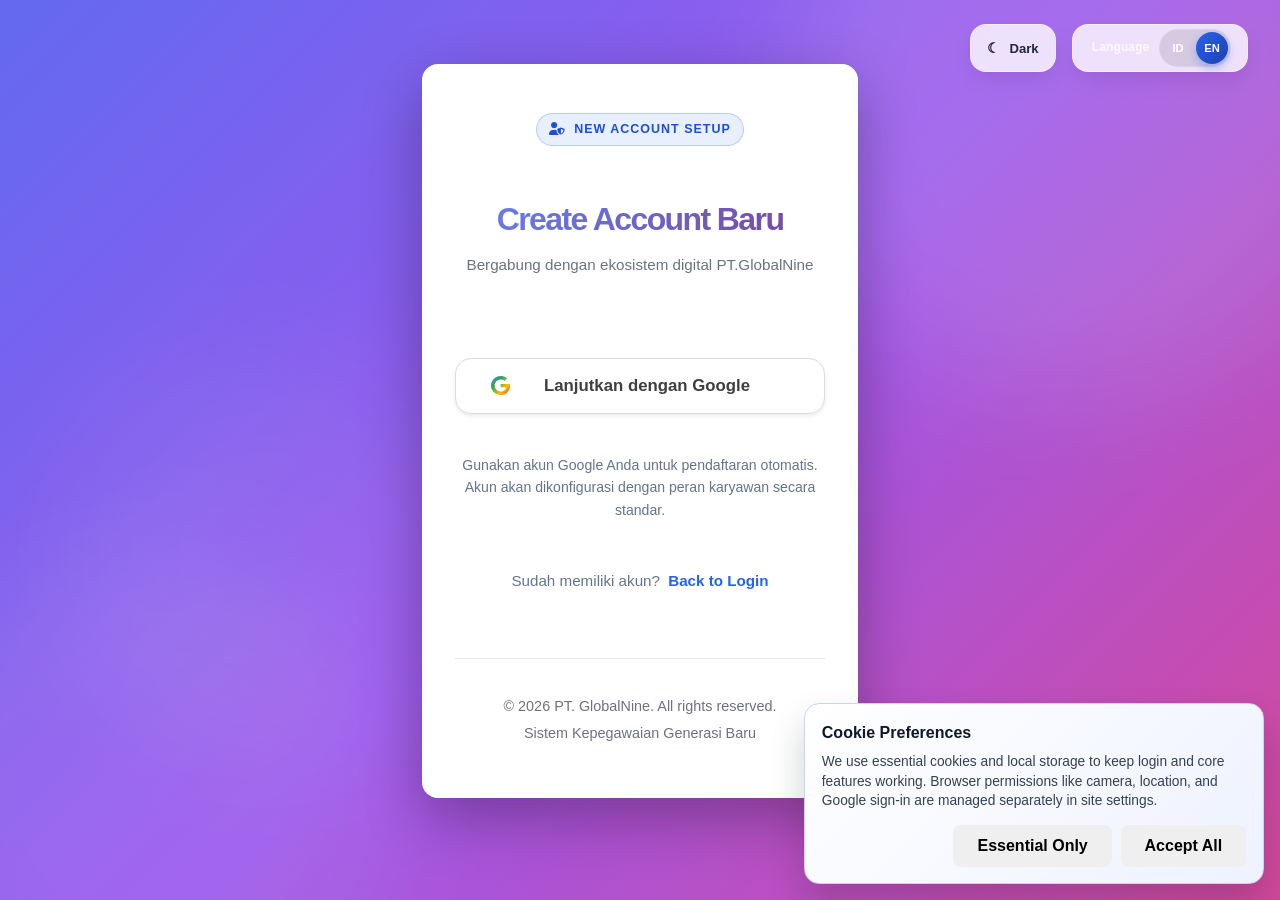
==== commit 302c9080: "fake gps non aktif acc" ====
--- a/signup.html
+++ b/signup.html
@@ -8,6 +8,11 @@
     <link rel="stylesheet" href="https://cdnjs.cloudflare.com/ajax/libs/font-awesome/6.0.0/css/all.min.css">
 </head>
 <body class="login-page">
+    <div class="auth-top-bar">
+        <div class="header-actions">
+            <!-- Toggles will be injected here by script.js -->
+        </div>
+    </div>
     <div class="login-background">
         <div class="shape shape-1"></div>
         <div class="shape shape-2"></div>
@@ -27,8 +32,10 @@
 
             <div class="google-login-section">
                 <button type="button" class="google-auth-btn primary-auth" data-auth-mode="signup">
-                    <i class="fab fa-google"></i>
-                    Daftar dengan Google
+                    <div class="google-icon-wrapper">
+                        <i class="fab fa-google"></i>
+                    </div>
+                    <span class="google-btn-text">Lanjutkan dengan Google</span>
                 </button>
             </div>
 
@@ -42,7 +49,7 @@
 
             <div class="login-footer">
                 <p>© 2026 PT. GlobalNine. All rights reserved.</p>
-                <p style="font-size: 0.75rem; color: #94a3b8; margin-top: 0.5rem;">Sistem Kepegawaian Generasi Baru</p>
+                <p class="footer-note">Sistem Kepegawaian Generasi Baru</p>
             </div>
         </div>
     </div>
--- a/css/style.css
+++ b/css/style.css
@@ -1,6847 +1,7602 @@
-/* ==================== COLOR VARIABLES & RESET ==================== */
-:root {
-    --primary-color: #3b82f6;
-    --primary-dark: #1e40af;
-    --secondary-color: #10b981;
-    --warning-color: #f97316;
-    --danger-color: #ef4444;
-    --light-bg: #f9fafb;
-    --card-bg: #ffffff;
-    --sidebar-bg: #1f2937;
-    --text-primary: #111827;
-    --text-secondary: #6b7280;
-    --border-color: #e5e7eb;
-    --shadow-sm: 0 1px 2px rgba(0, 0, 0, 0.05);
-    --shadow-md: 0 4px 6px rgba(0, 0, 0, 0.1);
-    --shadow-lg: 0 10px 15px rgba(0, 0, 0, 0.1);
-    --motion-duration-fast: 0.18s;
-    --motion-duration-base: 0.24s;
-    --motion-ease-standard: cubic-bezier(0.22, 1, 0.36, 1);
-}
-
-* {
-    margin: 0;
-    padding: 0;
-    box-sizing: border-box;
-}
-
-html {
-    scroll-behavior: smooth;
-}
-
-body {
-    font-family: -apple-system, BlinkMacSystemFont, 'Segoe UI', 'Roboto', 'Oxygen', 'Ubuntu', 'Cantarell', sans-serif;
-    background-color: var(--light-bg);
-    color: var(--text-primary);
-    line-height: 1.6;
-}
-
-/* ==================== USER HIGH CONTRAST THEME ==================== */
-body.user-theme {
-    background: radial-gradient(circle at top right, #e9f2ff 0%, #f5f9ff 30%, #f3f4f6 100%);
-    color: #0f172a;
-}
-
-body.user-theme .main-content {
-    background: transparent;
-}
-
-body.user-theme .sidebar {
-    background: linear-gradient(180deg, #0f172a 0%, #111827 100%);
-    border-right: 1px solid rgba(255, 255, 255, 0.08);
-}
-
-body.user-theme .sidebar-header h2 {
-    color: #ffffff;
-}
-
-body.user-theme .sidebar-header .subtitle {
-    color: rgba(255, 255, 255, 0.84);
-}
-
-body.user-theme .nav-item {
-    color: rgba(255, 255, 255, 0.92);
-}
-
-body.user-theme .nav-item:hover {
-    background-color: rgba(59, 130, 246, 0.28);
-}
-
-body.user-theme .nav-item.active {
-    background: linear-gradient(135deg, #2563eb 0%, #1d4ed8 100%);
-}
-
-body.user-theme .dashboard-header h1,
-body.user-theme .page-header h1,
-body.user-theme #userName,
-body.user-theme #currentDate,
-body.user-theme #currentDateTime {
-    color: #ffffff !important;
-}
-
-body.user-theme .dashboard-header p,
-body.user-theme .page-header p {
-    color: rgba(255, 255, 255, 0.95) !important;
-}
-
-body.user-theme .card-header p {
-    color: #334155;
-}
-
-body.user-theme .card,
-body.user-theme .kpi-card,
-body.user-theme .activity-item,
-body.user-theme .balance-item,
-body.user-theme .status-item,
-body.user-theme .announcement-item,
-body.user-theme .table-container,
-body.user-theme .form-section,
-body.user-theme .modal-content {
-    background-color: #ffffff;
-    border: 1px solid #cfd8e3;
-    box-shadow: 0 8px 20px rgba(2, 6, 23, 0.08);
-}
-
-body.user-theme .card-header {
-    border-bottom-color: #d5dee9;
-}
-
-body.user-theme .card-header h3,
-body.user-theme .activity-description,
-body.user-theme .kpi-title,
-body.user-theme .profile-info-value {
-    color: #0f172a;
-}
-
-body.user-theme .activity-time,
-body.user-theme .balance-label,
-body.user-theme .profile-info-label {
-    color: #475569;
-}
-
-body.user-theme .action-btn.primary,
-body.user-theme .btn.primary {
-    background: linear-gradient(135deg, #2563eb 0%, #1e40af 100%);
-    color: #ffffff;
-}
-
-body.user-theme .action-btn.secondary,
-body.user-theme .btn.secondary {
-    background: linear-gradient(135deg, #10b981 0%, #047857 100%);
-    color: #ffffff;
-}
-
-body.user-theme .btn,
-body.user-theme .action-btn {
-    box-shadow: 0 6px 14px rgba(15, 23, 42, 0.15);
-}
-
-body.user-theme input,
-body.user-theme select,
-body.user-theme textarea {
-    background-color: #ffffff;
-    color: #0f172a;
-    border: 1px solid #9fb1c7;
-}
-
-body.user-theme input:focus,
-body.user-theme select:focus,
-body.user-theme textarea:focus {
-    border-color: #2563eb;
-    box-shadow: 0 0 0 3px rgba(37, 99, 235, 0.2);
-}
-
-body.user-theme .notification-btn {
-    background: #ffffff;
-    border: 1px solid #c8d4e6;
-    box-shadow: 0 4px 12px rgba(15, 23, 42, 0.12);
-}
-
-body.user-theme .bell-icon {
-    color: #1d4ed8;
-}
-
-/* ==================== ADMIN THEME ALIGNED WITH USER ==================== */
-body.admin-theme {
-    background: radial-gradient(circle at top right, #e9f2ff 0%, #f5f9ff 30%, #f3f4f6 100%);
-    color: #0f172a;
-}
-
-body.admin-theme .main-content {
-    background: transparent;
-}
-
-body.admin-theme .sidebar {
-    background: linear-gradient(180deg, #0f172a 0%, #111827 100%);
-    border-right: 1px solid rgba(255, 255, 255, 0.08);
-}
-
-body.admin-theme .sidebar-header h2 {
-    color: #ffffff;
-}
-
-body.admin-theme .sidebar-header .subtitle {
-    color: rgba(255, 255, 255, 0.84);
-}
-
-body.admin-theme .nav-item {
-    color: rgba(255, 255, 255, 0.92);
-}
-
-body.admin-theme .nav-item:hover {
-    background-color: rgba(59, 130, 246, 0.28);
-}
-
-body.admin-theme .nav-item.active {
-    background: linear-gradient(135deg, #2563eb 0%, #1d4ed8 100%);
-}
-
-body.admin-theme .dashboard-header h1,
-body.admin-theme .page-header h1,
-body.admin-theme .page-date {
-    color: #ffffff !important;
-}
-
-body.admin-theme .dashboard-header p,
-body.admin-theme .page-header p {
-    color: rgba(255, 255, 255, 0.95) !important;
-}
-
-body.admin-theme .card-header p {
-    color: #334155;
-}
-
-body.admin-theme .card,
-body.admin-theme .kpi-card,
-body.admin-theme .activity-item,
-body.admin-theme .balance-item,
-body.admin-theme .status-item,
-body.admin-theme .announcement-item,
-body.admin-theme .table-container,
-body.admin-theme .form-section,
-body.admin-theme .modal-content {
-    background-color: #ffffff;
-    border: 1px solid #cfd8e3;
-    box-shadow: 0 8px 20px rgba(2, 6, 23, 0.08);
-}
-
-body.admin-theme .card-header {
-    border-bottom-color: #d5dee9;
-}
-
-body.admin-theme .card-header h3,
-body.admin-theme .activity-description,
-body.admin-theme .kpi-title,
-body.admin-theme .profile-info-value {
-    color: #0f172a;
-}
-
-body.admin-theme .activity-time,
-body.admin-theme .balance-label,
-body.admin-theme .profile-info-label {
-    color: #475569;
-}
-
-body.admin-theme .action-btn.primary,
-body.admin-theme .btn.primary {
-    background: linear-gradient(135deg, #2563eb 0%, #1e40af 100%);
-    color: #ffffff;
-}
-
-body.admin-theme .action-btn.secondary,
-body.admin-theme .btn.secondary {
-    background: linear-gradient(135deg, #10b981 0%, #047857 100%);
-    color: #ffffff;
-}
-
-body.admin-theme .btn,
-body.admin-theme .action-btn {
-    box-shadow: 0 6px 14px rgba(15, 23, 42, 0.15);
-}
-
-body.admin-theme input,
-body.admin-theme select,
-body.admin-theme textarea {
-    background-color: #ffffff;
-    color: #0f172a;
-    border: 1px solid #9fb1c7;
-}
-
-body.admin-theme input:focus,
-body.admin-theme select:focus,
-body.admin-theme textarea:focus {
-    border-color: #2563eb;
-    box-shadow: 0 0 0 3px rgba(37, 99, 235, 0.2);
-}
-
-body.admin-theme .notification-btn {
-    background: #ffffff;
-    border: 1px solid #c8d4e6;
-    box-shadow: 0 4px 12px rgba(15, 23, 42, 0.12);
-}
-
-body.admin-theme .bell-icon {
-    color: #1d4ed8;
-}
-
-/* ==================== POPUP NOTIFICATION ==================== */
-.app-toast-container {
-    position: fixed;
-    top: 1rem;
-    right: 1rem;
-    z-index: 9999;
-    display: flex;
-    flex-direction: column;
-    gap: 0.6rem;
-    pointer-events: none;
-}
-
-.app-toast {
-    min-width: 280px;
-    max-width: 360px;
-    padding: 0.75rem 0.9rem;
-    border-radius: 0.75rem;
-    background: linear-gradient(135deg, rgba(255, 255, 255, 0.99) 0%, rgba(241, 247, 255, 0.98) 100%);
-    border: 1px solid #b7cdfa;
-    border-left: 5px solid #3b82f6;
-    box-shadow: 0 16px 34px rgba(17, 24, 39, 0.2);
-    backdrop-filter: blur(6px);
-    display: flex;
-    align-items: flex-start;
-    gap: 0.65rem;
-    transform: translateY(-8px);
-    opacity: 0;
-    transition: all 0.22s ease;
-}
-
-.app-toast.show {
-    transform: translateY(0);
-    opacity: 1;
-}
-
-.app-toast-icon {
-    width: 24px;
-    height: 24px;
-    border-radius: 50%;
-    display: inline-flex;
-    align-items: center;
-    justify-content: center;
-    background: linear-gradient(135deg, #3b82f6 0%, #1e40af 100%);
-    color: white;
-    flex-shrink: 0;
-    margin-top: 0.1rem;
-    font-size: 0.75rem;
-}
-
-.app-toast-text {
-    font-size: 0.93rem;
-    color: #0f172a;
-    line-height: 1.35;
-    font-weight: 600;
-}
-
-.app-toast.success {
-    background: linear-gradient(135deg, rgba(236, 253, 245, 0.96) 0%, rgba(220, 252, 231, 0.95) 100%);
-    border-color: #86efac;
-    border-left-color: #22c55e;
-}
-
-.app-toast.success .app-toast-icon {
-    background: linear-gradient(135deg, #22c55e 0%, #15803d 100%);
-}
-
-.app-toast.warning {
-    background: linear-gradient(135deg, rgba(255, 247, 237, 0.96) 0%, rgba(254, 243, 199, 0.95) 100%);
-    border-color: #fdba74;
-    border-left-color: #f59e0b;
-}
-
-.app-toast.warning .app-toast-icon {
-    background: linear-gradient(135deg, #f59e0b 0%, #c2410c 100%);
-}
-
-.app-toast.error {
-    background: linear-gradient(135deg, rgba(254, 242, 242, 0.96) 0%, rgba(254, 226, 226, 0.95) 100%);
-    border-color: #fca5a5;
-    border-left-color: #ef4444;
-}
-
-.app-toast.error .app-toast-icon {
-    background: linear-gradient(135deg, #ef4444 0%, #b91c1c 100%);
-}
-
-/* ==================== GLOBAL THEME TOGGLE ==================== */
-.theme-toggle-btn {
-    border: 1px solid #c7d2fe;
-    background: linear-gradient(135deg, #ffffff 0%, #eef2ff 100%);
-    color: #ffffff;
-    border-radius: 999px;
-    padding: 0.42rem 0.78rem;
-    display: inline-flex;
-    align-items: center;
-    gap: 0.42rem;
-    font-size: 0.82rem;
-    font-weight: 700;
-    cursor: pointer;
-    box-shadow: 0 6px 16px rgba(15, 23, 42, 0.12);
-    transition: transform 0.18s ease, box-shadow 0.18s ease, border-color 0.2s ease, background-color 0.2s ease;
-}
-
-.theme-toggle-btn.in-header {
-    background: rgba(255, 255, 255, 0.2);
-    border: 1px solid rgba(255, 255, 255, 0.3);
-    color: white;
-    backdrop-filter: blur(4px);
-}
-
-.theme-toggle-btn.in-header:hover {
-    background: rgba(255, 255, 255, 0.3);
-}
-
-.theme-toggle-btn:hover {
-    transform: translateY(-1px);
-    box-shadow: 0 9px 18px rgba(15, 23, 42, 0.16);
-}
-
-.theme-toggle-btn:focus-visible {
-    outline: 3px solid rgba(59, 130, 246, 0.34);
-    outline-offset: 2px;
-}
-
-.theme-toggle-btn .theme-toggle-icon {
-    font-size: 0.9rem;
-    line-height: 1;
-}
-
-.theme-toggle-btn.in-header {
-    margin-right: 0;
-    height: 40px;
-    min-height: 40px;
-    padding-top: 0;
-    padding-bottom: 0;
-}
-
-.theme-toggle-btn.floating {
-    position: fixed;
-    top: 1rem;
-    right: 1rem;
-    z-index: 9998;
-}
-
-/* ==================== GLOBAL LANGUAGE SWITCHER ==================== */
-.lang-switcher {
-    border: 1px solid rgba(255, 255, 255, 0.3);
-    background: rgba(255, 255, 255, 0.2);
-    color: white;
-    border-radius: 999px;
-    padding: 0.24rem 0.5rem;
-    display: inline-flex;
-    align-items: center;
-    gap: 0.45rem;
-    box-shadow: 0 4px 12px rgba(0, 0, 0, 0.1);
-    margin-right: 0;
-    min-height: 40px;
-    backdrop-filter: blur(4px);
-}
-
-.lang-switcher.in-header,
-.header-actions > .lang-switcher,
-.top-bar-right > .lang-switcher,
-.header-actions > .theme-toggle-btn.in-header,
-.top-bar-right > .theme-toggle-btn.in-header {
-    align-self: center;
-}
-
-.lang-switcher.floating {
-    position: fixed;
-    top: 1rem;
-    right: 1rem;
-    z-index: 9998;
-}
-
-.lang-switcher.in-sidebar {
-    width: 100%;
-    justify-content: space-between;
-    border-radius: 0.75rem;
-    margin: 0.75rem 0 0;
-    padding: 0.4rem 0.5rem;
-}
-
-.sidebar .lang-switcher.in-sidebar .lang-switcher-label {
-    display: inline-flex;
-    font-size: 0.78rem;
-    color: #475569;
-}
-
-.lang-switcher-label {
-    font-size: 0.72rem;
-    font-weight: 800;
-    letter-spacing: 0.01em;
-    color: #ffffff;
-    margin-left: 0.2rem;
-}
-
-.lang-switcher-group {
-    background: rgba(0, 0, 0, 0.1);
-    border: 1px solid rgba(255, 255, 255, 0.1);
-    border-radius: 999px;
-    display: inline-flex;
-    align-items: center;
-    padding: 2px;
-    gap: 2px;
-}
-
-.lang-switcher-btn {
-    border: none;
-    background: transparent;
-    color: #ffffff;
-    border-radius: 999px;
-    height: 26px;
-    min-width: 34px;
-    padding: 0 0.48rem;
-    font-size: 0.72rem;
-    font-weight: 800;
-    cursor: pointer;
-    transition: transform 0.14s ease, background-color 0.18s ease, color 0.18s ease, box-shadow 0.18s ease;
-}
-
-.lang-switcher-btn:hover {
-    transform: translateY(-1px);
-}
-
-.lang-switcher-btn.active {
-    background: linear-gradient(135deg, #2563eb 0%, #1e40af 100%);
-    color: #ffffff;
-    box-shadow: 0 4px 10px rgba(37, 99, 235, 0.35);
-}
-
-.lang-switcher-btn:focus-visible {
-    outline: 3px solid rgba(59, 130, 246, 0.34);
-    outline-offset: 1px;
-}
-
-/* ==================== COOKIE CONSENT ==================== */
-.cookie-consent {
-    position: fixed;
-    right: 1rem;
-    bottom: 1rem;
-    width: min(460px, calc(100vw - 2rem));
-    z-index: 10001;
-    border-radius: 0.95rem;
-    border: 1px solid #c7d2fe;
-    background: linear-gradient(135deg, #ffffff 0%, #eef2ff 100%);
-    box-shadow: 0 20px 36px rgba(15, 23, 42, 0.2);
-}
-
-.cookie-consent.is-hidden {
-    display: none;
-}
-
-.cookie-consent-content {
-    padding: 1rem 1.05rem 1rem;
-}
-
-.cookie-consent-title {
-    font-size: 1rem;
-    font-weight: 800;
-    color: #0f172a;
-    margin-bottom: 0.35rem;
-}
-
-.cookie-consent-description {
-    font-size: 0.86rem;
-    line-height: 1.45;
-    color: #334155;
-    margin-bottom: 0.85rem;
-}
-
-.cookie-consent-actions {
-    display: flex;
-    gap: 0.55rem;
-    justify-content: flex-end;
-    flex-wrap: wrap;
-}
-
-body.theme-dark .cookie-consent {
-    border-color: rgba(148, 163, 184, 0.34);
-    background: linear-gradient(135deg, #0f172a 0%, #1e293b 100%);
-}
-
-body.theme-dark .cookie-consent-title {
-    color: #e2e8f0;
-}
-
-body.theme-dark .cookie-consent-description {
-    color: #cbd5e1;
-}
-
-/* ==================== GLOBAL DARK THEME ==================== */
-body.theme-dark {
-    background: radial-gradient(circle at 85% 0%, #1f314f 0%, #0d1728 44%, #070c16 100%);
-    color: #d9e3f2;
-}
-
-body.theme-dark .main-content,
-body.theme-dark .dashboard-header,
-body.theme-dark .top-bar,
-body.theme-dark .page-header,
-body.theme-dark .attendance-section,
-body.theme-dark .card,
-body.theme-dark .kpi-card,
-body.theme-dark .activity-item,
-body.theme-dark .balance-item,
-body.theme-dark .status-item,
-body.theme-dark .announcement-item,
-body.theme-dark .clock-in-item,
-body.theme-dark .table-container,
-body.theme-dark .form-section,
-body.theme-dark .modal-content,
-body.theme-dark .notification-panel,
-body.theme-dark .app-confirm-dialog,
-.login-card {
-    background: var(--card-bg);
-    padding: clamp(2rem, 5vw, 3rem);
-    border-radius: 1.5rem;
-    box-shadow: 0 15px 35px rgba(0, 0, 0, 0.1), 0 5px 15px rgba(0, 0, 0, 0.05);
-    width: 100%;
-    max-width: 420px;
-    position: relative;
-    z-index: 5;
-    display: flex;
-    flex-direction: column;
-    gap: 1.5rem;
-    text-align: center;
-    margin: 2rem auto;
-}
-
-.login-page .theme-toggle-btn.in-header,
-.login-page .lang-switcher.in-header {
-    position: fixed;
-    top: 1.5rem;
-    z-index: 100;
-    background: #2563eb;
-    color: white;
-    box-shadow: 0 4px 15px rgba(37, 99, 235, 0.4);
-    border: none;
-    padding: 0.6rem 1.2rem;
-    font-weight: 600;
-}
-
-.login-page .theme-toggle-btn.in-header:hover,
-.login-page .lang-switcher.in-header:hover {
-    background: #1d4ed8;
-    transform: translateY(-2px);
-}
-
-body.theme-dark.login-page .theme-toggle-btn.in-header,
-body.theme-dark.login-page .lang-switcher.in-header {
-    background: #1e293b;
-    color: #38bdf8;
-    box-shadow: 0 4px 15px rgba(0, 0, 0, 0.3);
-    border: 1px solid #334155;
-}
-
-.login-page .theme-toggle-btn.in-header {
-    right: 14.5rem;
-    border-radius: 99px;
-    height: 48px;
-    display: flex;
-    align-items: center;
-}
-
-.login-page .lang-switcher.in-header {
-    right: 1.5rem;
-    border-radius: 0.75rem;
-    height: 48px;
-}
-
-.login-header h1 {
-    font-size: 2.75rem;
-    font-weight: 900;
-    margin: 1.5rem 0 0.5rem;
-    background: linear-gradient(135deg, #1e40af 0%, #3b82f6 100%);
-    -webkit-background-clip: text;
-    background-clip: text;
-    -webkit-text-fill-color: transparent;
-    letter-spacing: -0.05em;
-}
-
-body.theme-dark .login-card h1 {
-    color: #60a5fa;
-}
-
-.google-login-section {
-    margin: 0.5rem 0;
-    display: flex;
-    justify-content: center;
-    min-height: 44px;
-}
-
-.google-auth-btn.primary-auth {
-    width: 100%;
-    padding: 1rem 1.5rem;
-    font-size: 1.1rem;
-    font-weight: 700;
-    border-radius: 0.75rem;
-    background: linear-gradient(135deg, #4285f4 0%, #34a853 30%, #fbbc05 60%, #ea4335 100%);
-    background-size: 200% auto;
-    color: white;
-    border: none;
-    cursor: pointer;
-    display: flex;
-    align-items: center;
-    justify-content: center;
-    gap: 0.75rem;
-    box-shadow: 0 8px 20px rgba(66, 133, 244, 0.3);
-    transition: all 0.3s cubic-bezier(0.24, 0.22, 0.31, 1.07);
-}
-
-.google-auth-btn.primary-auth:hover {
-    transform: translateY(-3px);
-    box-shadow: 0 12px 25px rgba(66, 133, 244, 0.4);
-    background-position: right center;
-}
-
-.google-auth-btn.primary-auth:active {
-    transform: translateY(-1px);
-}
-
-.auth-info-footer {
-    font-size: 0.88rem;
-    color: var(--text-secondary);
-    line-height: 1.5;
-    padding: 0 0.5rem;
-}
-
-body.theme-dark .login-card {
-    background: #111b2e;
-    border: 1px solid #2e4668;
-    box-shadow: 0 20px 45px rgba(0, 0, 0, 0.4);
-}
-
-body.theme-dark .auth-info-footer {
-    color: #94a3b8;
-}
-
-body.theme-dark .google-auth-btn.primary-auth {
-    box-shadow: 0 8px 25px rgba(0, 0, 0, 0.3);
-}
-
-body.theme-dark .login-card,
-body.theme-dark .password-field,
-body.theme-dark .dropdown-menu,
-body.theme-dark .profile-page-grid .card,
-body.theme-dark .profile-page-grid .card-body {
-    background: #111b2e;
-    border-color: #2e4668;
-    color: #d9e3f2;
-    box-shadow: 0 12px 26px rgba(2, 6, 23, 0.56);
-}
-
-body.theme-dark .sidebar {
-    background: linear-gradient(180deg, #070d1a 0%, #0d1728 100%);
-    border-right: 1px solid #1f324f;
-}
-
-body.theme-dark .card-header,
-body.theme-dark .notification-panel-header,
-body.theme-dark .notification-panel-footer,
-body.theme-dark .clock-in-item,
-body.theme-dark .announcement-item,
-body.theme-dark .status-item,
-body.theme-dark .balance-item,
-body.theme-dark .kpi-card,
-body.theme-dark .top-bar,
-body.theme-dark .attendance-section {
-    border-color: #2e4668;
-}
-
-body.theme-dark h1,
-body.theme-dark h2,
-body.theme-dark h3,
-body.theme-dark h4,
-body.theme-dark h5,
-body.theme-dark .kpi-value,
-body.theme-dark .card-header h2,
-body.theme-dark .card-header h3,
-body.theme-dark .page-header h1,
-body.theme-dark .dashboard-header h1,
-body.theme-dark .login-header h1,
-body.theme-dark .clock-in-name,
-body.theme-dark .announcement-item h3,
-body.theme-dark .profile-name,
-body.theme-dark .profile-info-value {
-    color: #f1f6ff;
-}
-
-body.theme-dark p,
-body.theme-dark span,
-body.theme-dark label,
-body.theme-dark .page-header p,
-body.theme-dark .dashboard-header p,
-body.theme-dark .card-header p,
-body.theme-dark .announcement-item p,
-body.theme-dark .clock-in-location,
-body.theme-dark .clock-in-time,
-body.theme-dark .activity-time,
-body.theme-dark .activity-description,
-body.theme-dark .balance-label,
-body.theme-dark .profile-info-label,
-body.theme-dark .auth-alt-link,
-body.theme-dark .login-subtitle,
-body.theme-dark .form-helper,
-body.theme-dark .view-all,
-body.theme-dark .attendance-description {
-    color: #9fb2cb;
-}
-
-body.theme-dark .nav-item,
-body.theme-dark .settings-link {
-    color: rgba(217, 227, 242, 0.93);
-}
-
-body.theme-dark .nav-item:hover,
-body.theme-dark .settings-link:hover {
-    background-color: rgba(56, 189, 248, 0.2);
-}
-
-body.theme-dark .nav-item.active {
-    background: linear-gradient(135deg, #0ea5e9 0%, #1d4ed8 100%);
-}
-
-body.theme-dark .search-box input,
-body.theme-dark input,
-body.theme-dark select,
-body.theme-dark textarea,
-body.theme-dark .form-group select,
-body.theme-dark .form-group input[type="text"],
-body.theme-dark .form-group input[type="number"],
-body.theme-dark .form-group input[type="date"],
-body.theme-dark .form-group input[type="email"],
-body.theme-dark .form-group input[type="tel"],
-body.theme-dark .form-group input[type="file"],
-body.theme-dark .form-group textarea,
-body.theme-dark .elegant-form .form-group input,
-body.theme-dark .elegant-form .form-group select,
-body.theme-dark .elegant-form .form-group textarea {
-    background-color: #0d1728;
-    color: #d9e3f2;
-    border-color: #385474;
-}
-
-body.theme-dark .search-box input::placeholder,
-body.theme-dark input::placeholder,
-body.theme-dark textarea::placeholder {
-    color: #7f95b2;
-}
-
-body.theme-dark .search-box input:focus,
-body.theme-dark input:focus,
-body.theme-dark select:focus,
-body.theme-dark textarea:focus,
-body.theme-dark .filter-select:focus,
-body.theme-dark .form-group select:focus,
-body.theme-dark .form-group input[type="text"]:focus,
-body.theme-dark .form-group input[type="number"]:focus,
-body.theme-dark .form-group input[type="date"]:focus,
-body.theme-dark .form-group input[type="email"]:focus,
-body.theme-dark .form-group input[type="tel"]:focus,
-body.theme-dark .form-group textarea:focus,
-body.theme-dark .elegant-form .form-group input:focus,
-body.theme-dark .elegant-form .form-group select:focus,
-body.theme-dark .elegant-form .form-group textarea:focus {
-    border-color: #38bdf8;
-    box-shadow: 0 0 0 3px rgba(56, 189, 248, 0.24);
-}
-
-body.theme-dark .notification-btn,
-body.theme-dark .user-profile,
-body.theme-dark .avatar,
-body.theme-dark .download-btn,
-body.theme-dark .create-btn,
-body.theme-dark .filter-select,
-body.theme-dark .google-auth-btn,
-body.theme-dark .password-toggle {
-    background-color: #16243c;
-    border-color: #385474;
-    color: #d9e3f2;
-}
-
-body.theme-dark .notification-btn {
-    background: linear-gradient(135deg, #173152 0%, #101d31 100%);
-    border-color: #38bdf8;
-    box-shadow: 0 8px 18px rgba(14, 165, 233, 0.26);
-}
-
-body.theme-dark .notification-btn[aria-expanded="true"] {
-    border-color: #7dd3fc;
-    box-shadow: 0 10px 22px rgba(14, 165, 233, 0.34);
-    background: linear-gradient(135deg, #0ea5e9 0%, #1d4ed8 100%);
-}
-
-body.theme-dark .bell-icon,
-body.theme-dark .bell-icon i {
-    color: #d7efff;
-    text-shadow: none;
-}
-
-body.theme-dark .notification-badge {
-    background: linear-gradient(135deg, #fb7185 0%, #e11d48 100%);
-    border-color: #0f172a;
-    color: #fff1f2;
-    box-shadow: 0 6px 14px rgba(225, 29, 72, 0.44);
-}
-
-body.theme-dark .notification-panel {
-    background: linear-gradient(180deg, #0f1a2c 0%, #0d1728 100%);
-    border-color: #2e4668;
-    box-shadow: 0 18px 36px rgba(2, 6, 23, 0.7);
-}
-
-body.theme-dark .notification-panel-header,
-body.theme-dark .notification-panel-footer {
-    border-color: #2a3f5f;
-}
-
-body.theme-dark .notification-panel-header h4 {
-    color: #d9e3f2;
-}
-
-body.theme-dark .notification-panel-header button,
-body.theme-dark .notification-panel-footer button,
-body.theme-dark .notification-mark-read {
-    color: #93ddff;
-}
-
-body.theme-dark .notification-panel-header button:hover,
-body.theme-dark .notification-panel-footer button:hover,
-body.theme-dark .notification-mark-read:hover {
-    color: #e0f2fe;
-}
-
-body.theme-dark .notification-item {
-    background: linear-gradient(135deg, #12223a 0%, #0d192d 100%);
-    border: 1px solid #324d71;
-    border-left-width: 4px;
-    box-shadow: inset 0 0 0 1px rgba(148, 163, 184, 0.08);
-}
-
-body.theme-dark .notification-item.type-reminder {
-    border-left-color: #f59e0b;
-    background: linear-gradient(135deg, #241804 0%, #1a1306 100%);
-}
-
-body.theme-dark .notification-item.type-success {
-    border-left-color: #10b981;
-    background: linear-gradient(135deg, #06231f 0%, #041a16 100%);
-}
-
-body.theme-dark .notification-item.type-warning {
-    border-left-color: #ef4444;
-    background: linear-gradient(135deg, #2a0f12 0%, #1e0b0d 100%);
-}
-
-body.theme-dark .notification-item.is-read {
-    opacity: 0.82;
-    background: linear-gradient(135deg, #111b2e 0%, #0d1728 100%);
-    border-left-color: #6f86a7;
-}
-
-body.theme-dark .notification-item h5 {
-    color: #f8fafc;
-}
-
-body.theme-dark .notification-item p {
-    color: #c6d8ef;
-}
-
-body.theme-dark .notification-time,
-body.theme-dark .notification-empty {
-    color: #8ea3bf;
-}
-
-body.theme-dark .app-toast {
-    background: linear-gradient(135deg, rgba(15, 27, 46, 0.98) 0%, rgba(15, 38, 67, 0.98) 100%);
-    border-color: #2e4668;
-    border-left-color: #38bdf8;
-    box-shadow: 0 18px 34px rgba(2, 6, 23, 0.62);
-}
-
-body.theme-dark .app-toast .app-toast-text {
-    color: #d9e3f2;
-}
-
-body.theme-dark .app-toast.success {
-    background: linear-gradient(135deg, rgba(6, 35, 31, 0.98) 0%, rgba(7, 43, 35, 0.98) 100%);
-    border-color: #14532d;
-    border-left-color: #22c55e;
-}
-
-body.theme-dark .app-toast.warning {
-    background: linear-gradient(135deg, rgba(43, 28, 8, 0.98) 0%, rgba(30, 20, 6, 0.98) 100%);
-    border-color: #854d0e;
-    border-left-color: #f59e0b;
-}
-
-body.theme-dark .app-toast.error {
-    background: linear-gradient(135deg, rgba(55, 18, 22, 0.98) 0%, rgba(39, 12, 15, 0.98) 100%);
-    border-color: #7f1d1d;
-    border-left-color: #ef4444;
-}
-
-body.theme-dark .login-background .shape {
-    opacity: 0.22;
-}
-
-body.theme-dark .auth-divider::before,
-body.theme-dark .auth-divider::after,
-body.theme-dark .card-header,
-body.theme-dark .table-container table,
-body.theme-dark .table-container th,
-body.theme-dark .table-container td {
-    border-color: #2e4668;
-}
-
-body.theme-dark .login-btn,
-body.theme-dark .btn-primary,
-body.theme-dark .action-btn.primary,
-body.theme-dark .btn.primary {
-    background: linear-gradient(135deg, #0ea5e9 0%, #1d4ed8 100%);
-    color: #ffffff;
-}
-
-body.theme-dark .action-btn.secondary,
-body.theme-dark .btn.secondary,
-body.theme-dark .btn-success {
-    background: linear-gradient(135deg, #14b8a6 0%, #0f766e 100%);
-    color: #ffffff;
-}
-
-body.theme-dark .login-footer,
-body.theme-dark .auth-badge,
-body.theme-dark .auth-divider span {
-    background: #0d1728;
-    color: #bdcce0;
-    border-color: #2e4668;
-}
-
-body.theme-dark .theme-toggle-btn {
-    border-color: #3c5a7c;
-    background: linear-gradient(135deg, #173152 0%, #0d1728 100%);
-    color: #d9e3f2;
-}
-
-body.theme-dark .lang-switcher {
-    border-color: #3c5a7c;
-    background: linear-gradient(135deg, #173152 0%, #0d1728 100%);
-    color: #d9e3f2;
-}
-
-body.theme-dark .lang-switcher-label {
-    color: #c9d8ea;
-}
-
-body.theme-dark .sidebar .lang-switcher.in-sidebar .lang-switcher-label {
-    color: #cbd5e1;
-}
-
-body.theme-dark .lang-switcher-group {
-    background: rgba(15, 23, 42, 0.45);
-    border-color: rgba(72, 103, 138, 0.75);
-}
-
-body.theme-dark .lang-switcher-btn {
-    color: #d9e3f2;
-}
-
-body.theme-dark .lang-switcher-btn.active {
-    background: linear-gradient(135deg, #0ea5e9 0%, #1d4ed8 100%);
-}
-
-body.theme-dark .announcement-file-item,
-body.theme-dark .announcement-image-item {
-    background: #14233a;
-    border-color: #2e4668;
-}
-
-body.theme-dark .announcement-file-preview-wrap {
-    background: #0d1728;
-    border-color: #2e4668;
-}
-
-body.theme-dark .announcement-file-type-badge {
-    background: #163353;
-    border-color: #3a5e86;
-    color: #cbe7ff;
-}
-
-body.theme-dark .announcement-file-name {
-    color: #d9e3f2;
-}
-
-body.theme-dark .announcement-file-link {
-    background: #12233a;
-    border-color: #34506f;
-    color: #98d8ff;
-}
-
-body.theme-dark .announcement-file-link:hover {
-    background: #16304f;
-}
-
-body.theme-dark .announcement-preview-frame,
-body.theme-dark .announcement-preview-image {
-    border-color: #2e4668;
-    background: #0d1728;
-}
-
-@media (max-width: 768px) {
-    .theme-toggle-btn.in-header {
-        margin-right: 0;
-        width: 40px;
-        height: 40px;
-        min-width: 40px;
-        padding: 0;
-        border-radius: 50%;
-        justify-content: center;
-        gap: 0;
-    }
-
-    .theme-toggle-btn .theme-toggle-label {
-        display: none;
-    }
-
-    .theme-toggle-btn.in-header .theme-toggle-icon {
-        font-size: 1rem;
-    }
-
-    .lang-switcher {
-        gap: 0.3rem;
-        margin-right: 0;
-        padding: 0.2rem 0.3rem;
-        min-height: 34px;
-    }
-
-    .lang-switcher-label {
-        display: none;
-    }
-
-    .lang-switcher-btn {
-        min-width: 30px;
-        height: 24px;
-        padding: 0 0.4rem;
-    }
-
-    .sidebar .lang-switcher.in-sidebar {
-        min-height: 38px;
-        padding: 0.35rem 0.45rem;
-    }
-
-    .sidebar .lang-switcher.in-sidebar .lang-switcher-label {
-        display: inline-flex;
-    }
-}
-
-.app-confirm-overlay {
-    position: fixed;
-    inset: 0;
-    background: rgba(15, 23, 42, 0.15);
-    backdrop-filter: blur(0px);
-    display: flex;
-    align-items: center;
-    justify-content: center;
-    padding: 1rem;
-    z-index: 10000;
-    opacity: 0;
-    visibility: hidden;
-    pointer-events: none;
-    transition: opacity 0.2s ease, backdrop-filter 0.2s ease, background-color 0.2s ease;
-}
-
-.app-confirm-overlay.open {
-    opacity: 1;
-    visibility: visible;
-    pointer-events: auto;
-    background: rgba(15, 23, 42, 0.45);
-    backdrop-filter: blur(2px);
-}
-
-.app-confirm-overlay.closing {
-    opacity: 0;
-    visibility: visible;
-    pointer-events: none;
-    background: rgba(15, 23, 42, 0.15);
-    backdrop-filter: blur(0px);
-}
-
-.app-confirm-dialog {
-    width: 100%;
-    max-width: 430px;
-    border-radius: 0.95rem;
-    border: 1px solid #bad0f5;
-    background: linear-gradient(180deg, #ffffff 0%, #eff6ff 100%);
-    box-shadow: 0 20px 40px rgba(15, 23, 42, 0.3);
-    padding: 1rem 1.05rem 0.95rem;
-    animation: confirmPopIn 0.18s ease;
-}
-
-.app-confirm-overlay.open .app-confirm-dialog {
-    animation: confirmPopIn 0.18s ease;
-}
-
-.app-confirm-overlay.closing .app-confirm-dialog {
-    animation: confirmPopOut 0.14s ease forwards;
-}
-
-.app-confirm-title {
-    font-size: 1rem;
-    font-weight: 700;
-    color: #0f172a;
-    margin-bottom: 0.35rem;
-}
-
-.app-confirm-message {
-    font-size: 0.92rem;
-    color: #1e293b;
-    margin-bottom: 0.95rem;
-    line-height: 1.4;
-}
-
-.app-confirm-input-wrap {
-    margin-bottom: 0.95rem;
-}
-
-.app-confirm-input {
-    width: 100%;
-    border: 1px solid #bfd0eb;
-    background: #ffffff;
-    color: #0f172a;
-    border-radius: 0.7rem;
-    padding: 0.58rem 0.72rem;
-    font-size: 0.92rem;
-}
-
-.app-confirm-input:focus {
-    outline: none;
-    border-color: #2563eb;
-    box-shadow: 0 0 0 3px rgba(37, 99, 235, 0.2);
-}
-
-.app-confirm-actions {
-    display: flex;
-    justify-content: flex-end;
-    gap: 0.55rem;
-}
-
-.app-confirm-btn {
-    border: 1px solid transparent;
-    border-radius: 999px;
-    padding: 0.45rem 0.9rem;
-    font-size: 0.84rem;
-    font-weight: 700;
-    cursor: pointer;
-    transition: transform 0.16s ease, filter 0.16s ease, box-shadow 0.16s ease;
-}
-
-.app-confirm-btn.cancel {
-    background: #ffffff;
-    color: #1e3a8a;
-    border-color: #bdd0f5;
-}
-
-.app-confirm-btn.confirm {
-    background: linear-gradient(135deg, #2563eb 0%, #1d4ed8 100%);
-    color: #ffffff;
-}
-
-.app-confirm-btn.confirm.danger {
-    background: linear-gradient(135deg, #ef4444 0%, #b91c1c 100%);
-}
-
-.app-confirm-btn.confirm.danger:hover {
-    animation: dangerNudge 0.32s ease;
-    box-shadow: 0 8px 16px rgba(185, 28, 28, 0.26);
-    filter: brightness(1.03);
-}
-
-.app-confirm-btn.confirm.danger:active {
-    transform: scale(0.98);
-}
-
-@keyframes confirmPopIn {
-    from {
-        transform: scale(0.96);
-        opacity: 0;
-    }
-    to {
-        transform: scale(1);
-        opacity: 1;
-    }
-}
-
-@media (max-width: 640px) {
-    .app-toast-container {
-        top: auto;
-        bottom: 1rem;
-        right: 0.75rem;
-        left: 0.75rem;
-    }
-
-    .app-toast {
-        min-width: 100%;
-        max-width: 100%;
-    }
-
-    .app-confirm-dialog {
-        max-width: 100%;
-    }
-}
-
-/* ==================== DASHBOARD LAYOUT ==================== */
-.dashboard-container {
-    display: flex;
-    min-height: 100vh;
-}
-
-/* ==================== SIDEBAR ==================== */
-.sidebar {
-    width: 250px;
-    background-color: var(--sidebar-bg);
-    color: white;
-    padding: 2rem 1.5rem;
-    display: flex;
-    flex-direction: column;
-    position: fixed;
-    height: 100vh;
-    overflow-y: auto;
-    box-shadow: var(--shadow-lg);
-    z-index: 1000;
-}
-
-.sidebar-header {
-    margin-bottom: 3rem;
-}
-
-.sidebar-header h2 {
-    font-size: 1.5rem;
-    font-weight: 700;
-    margin-bottom: 0.25rem;
-}
-
-.sidebar-header .subtitle {
-    font-size: 0.875rem;
-    color: rgba(255, 255, 255, 0.7);
-}
-
-.sidebar-nav {
-    flex: 1;
-    display: flex;
-    flex-direction: column;
-    gap: 0.5rem;
-}
-
-.nav-item {
-    display: flex;
-    align-items: center;
-    gap: 1rem;
-    padding: 0.875rem 1rem;
-    border-radius: 0.5rem;
-    color: rgba(255, 255, 255, 0.8);
-    text-decoration: none;
-    transition: all 0.3s ease;
-    cursor: pointer;
-    font-size: 0.95rem;
-}
-
-.nav-item:hover {
-    background-color: rgba(255, 255, 255, 0.1);
-    color: white;
-}
-
-.nav-item.active {
-    background-color: var(--primary-color);
-    color: white;
-    font-weight: 600;
-}
-
-.nav-item .icon {
-    font-size: 1.25rem;
-}
-
-.sidebar-footer {
-    border-top: 1px solid rgba(255, 255, 255, 0.1);
-    padding-top: 1rem;
-}
-
-.settings-link {
-    display: flex;
-    align-items: center;
-    gap: 1rem;
-    padding: 0.875rem 1rem;
-    border-radius: 0.5rem;
-    color: rgba(255, 255, 255, 0.8);
-    text-decoration: none;
-    transition: all 0.3s ease;
-}
-
-.settings-link:hover {
-    background-color: rgba(255, 255, 255, 0.1);
-    color: white;
-}
-
-/* ==================== MAIN CONTENT ==================== */
-.main-content {
-    margin-left: 250px;
-    flex: 1;
-    background-color: var(--light-bg);
-    padding: 2rem;
-}
-
-.dashboard-header {
-    display: flex;
-    justify-content: space-between;
-    align-items: center;
-    background: linear-gradient(135deg, var(--primary-color) 0%, var(--primary-dark) 100%);
-    padding: 1.5rem 2.5rem;
-    border-radius: 0.75rem;
-    margin-bottom: 2rem;
-    box-shadow: 0 4px 15px rgba(59, 130, 246, 0.2);
-    color: white;
-}
-
-.dashboard-header h1 {
-    margin-bottom: 0.3rem;
-    color: white;
-}
-
-.dashboard-header p {
-    color: rgba(255, 255, 255, 0.9);
-}
-
-.header-actions {
-    display: flex;
-    align-items: center;
-    gap: 0.7rem;
-    position: relative;
-}
-
-/* ==================== TOP BAR ==================== */
-.top-bar {
-    display: flex;
-    justify-content: space-between;
-    align-items: center;
-    background: linear-gradient(135deg, var(--primary-color) 0%, var(--primary-dark) 100%);
-    padding: 1rem 2.5rem;
-    border-radius: 0.75rem;
-    margin-bottom: 2rem;
-    box-shadow: 0 4px 15px rgba(59, 130, 246, 0.2);
-    color: white;
-}
-
-.search-box {
-    position: relative;
-    flex: 1;
-    max-width: 400px;
-}
-
-.search-box input {
-    width: 100%;
-    padding: 0.75rem 1rem 0.75rem 2.75rem;
-    border: 1px solid var(--border-color);
-    border-radius: 0.5rem;
-    font-size: 0.95rem;
-    transition: border-color 0.3s ease;
-}
-
-.search-box input:focus {
-    outline: none;
-    border-color: var(--primary-color);
-    box-shadow: 0 0 0 3px rgba(59, 130, 246, 0.1);
-}
-
-.search-icon {
-    position: absolute;
-    left: 0.875rem;
-    top: 50%;
-    transform: translateY(-50%);
-    font-size: 1.1rem;
-    color: var(--text-secondary);
-}
-
-.top-bar-right {
-    display: flex;
-    align-items: center;
-    gap: 0.7rem;
-    margin-left: 2rem;
-    position: relative;
-}
-
-.top-bar-spacer {
-    flex: 1;
-    min-width: 1px;
-}
-
-.notification-btn {
-    position: relative;
-    cursor: pointer;
-    width: 40px;
-    height: 40px;
-    border-radius: 50%;
-    display: inline-flex;
-    align-items: center;
-    justify-content: center;
-    font-size: 1.15rem;
-    color: white;
-    background: rgba(255, 255, 255, 0.2);
-    border: 1px solid rgba(255, 255, 255, 0.3);
-    box-shadow: 0 4px 10px rgba(0, 0, 0, 0.1);
-    transition: transform var(--motion-duration-base) var(--motion-ease-standard), box-shadow var(--motion-duration-base) var(--motion-ease-standard), border-color var(--motion-duration-base) var(--motion-ease-standard), background-color var(--motion-duration-base) var(--motion-ease-standard);
-}
-
-.notification-btn:hover {
-    transform: translateY(-1px);
-    border-color: #b8ceff;
-    box-shadow: 0 8px 16px rgba(47, 100, 214, 0.18);
-}
-
-.notification-btn:active {
-    transform: translateY(0);
-    box-shadow: 0 3px 8px rgba(47, 100, 214, 0.16);
-}
-
-.notification-btn[aria-expanded="true"] {
-    transform: translateY(-1px);
-    border-color: #9dbdff;
-    box-shadow: 0 10px 20px rgba(47, 100, 214, 0.18);
-    background: linear-gradient(135deg, #ffffff 0%, #eaf2ff 100%);
-}
-
-.bell-icon {
-    display: inline-flex;
-    align-items: center;
-    justify-content: center;
-}
-
-.bell-icon i {
-    text-shadow: 0 1px 0 rgba(255, 255, 255, 0.8);
-}
-
-.notification-badge {
-    position: absolute;
-    top: -6px;
-    right: -6px;
-    background: linear-gradient(135deg, #ff6b6b 0%, #ef4444 100%);
-    color: white;
-    font-size: 0.62rem;
-    padding: 0.2rem 0.42rem;
-    border-radius: 50%;
-    min-width: 1.25rem;
-    text-align: center;
-    font-weight: 700;
-    border: 2px solid #ffffff;
-    box-shadow: 0 4px 10px rgba(239, 68, 68, 0.35);
-    animation: notifPulse 1.8s infinite;
-}
-
-.notification-badge.is-hidden {
-    display: none;
-}
-
-.notification-panel {
-    position: absolute;
-    top: calc(100% + 0.65rem);
-    right: 0;
-    width: 330px;
-    max-width: calc(100vw - 2rem);
-    background: #ffffff;
-    border: 1px solid #d7e2f3;
-    border-radius: 0.85rem;
-    box-shadow: 0 16px 34px rgba(15, 23, 42, 0.2);
-    z-index: 1200;
-    padding: 0.75rem;
-    display: block;
-    opacity: 0;
-    visibility: hidden;
-    pointer-events: none;
-    transform: translateY(10px) scale(0.985);
-    transform-origin: top right;
-    transition: opacity var(--motion-duration-base) var(--motion-ease-standard), transform var(--motion-duration-base) var(--motion-ease-standard), visibility var(--motion-duration-base) var(--motion-ease-standard);
-}
-
-.notification-panel.open {
-    opacity: 1;
-    visibility: visible;
-    pointer-events: auto;
-    transform: translateY(0) scale(1);
-}
-
-.notification-panel.open .notification-item {
-    animation: notificationItemIn 0.28s var(--motion-ease-standard) both;
-    animation-delay: calc(var(--notif-index, 0) * 36ms);
-}
-
-.notification-panel-header,
-.notification-panel-footer {
-    display: flex;
-    align-items: center;
-    justify-content: space-between;
-    gap: 0.5rem;
-}
-
-.notification-panel-header {
-    padding-bottom: 0.6rem;
-    border-bottom: 1px solid #e2e8f0;
-}
-
-.notification-panel-header h4 {
-    font-size: 0.95rem;
-    font-weight: 700;
-}
-
-.notification-panel-header button,
-.notification-panel-footer button {
-    border: none;
-    background: transparent;
-    color: #1d4ed8;
-    font-size: 0.8rem;
-    font-weight: 600;
-    cursor: pointer;
-}
-
-.notification-panel-footer {
-    padding-top: 0.6rem;
-    border-top: 1px solid #e2e8f0;
-    justify-content: flex-end;
-}
-
-.notification-list {
-    max-height: 320px;
-    overflow-y: auto;
-    display: flex;
-    flex-direction: column;
-    gap: 0.55rem;
-    padding: 0.65rem 0;
-}
-
-.notification-item {
-    border: 1px solid #dce6f7;
-    border-left: 4px solid #60a5fa;
-    border-radius: 0.65rem;
-    padding: 0.55rem 0.65rem;
-    background: #f8fbff;
-    transform-origin: top right;
-}
-
-.notification-item.is-read {
-    opacity: 0.72;
-    background: #ffffff;
-}
-
-.notification-item.type-reminder {
-    border-left-color: #f59e0b;
-}
-
-.notification-item.type-success {
-    border-left-color: #10b981;
-}
-
-.notification-item.type-warning {
-    border-left-color: #ef4444;
-}
-
-.notification-item h5 {
-    font-size: 0.86rem;
-    line-height: 1.35;
-    margin-bottom: 0.2rem;
-}
-
-.notification-item p {
-    font-size: 0.78rem;
-    color: #334155;
-    line-height: 1.4;
-}
-
-.notification-meta {
-    margin-top: 0.35rem;
-    display: flex;
-    align-items: center;
-    justify-content: space-between;
-    gap: 0.4rem;
-}
-
-.notification-time {
-    font-size: 0.72rem;
-    color: #64748b;
-}
-
-.notification-mark-read {
-    border: none;
-    background: transparent;
-    color: #1d4ed8;
-    font-size: 0.74rem;
-    font-weight: 600;
-    cursor: pointer;
-}
-
-.notification-empty {
-    text-align: center;
-    padding: 1rem 0.75rem;
-    color: #64748b;
-    font-size: 0.84rem;
-}
-
-@keyframes notifPulse {
-    0% {
-        transform: scale(1);
-    }
-    50% {
-        transform: scale(1.08);
-    }
-    100% {
-        transform: scale(1);
-    }
-}
-
-.grid-icon-btn {
-    background: none;
-    border: none;
-    cursor: pointer;
-    font-size: 1.25rem;
-    transition: transform 0.2s ease;
-}
-
-.grid-icon-btn:hover {
-    transform: scale(1.1);
-}
-
-.user-profile {
-    width: 40px;
-    height: 40px;
-    border-radius: 50%;
-    background: linear-gradient(135deg, #667eea 0%, #764ba2 100%);
-    display: flex;
-    align-items: center;
-    justify-content: center;
-    cursor: pointer;
-    text-decoration: none;
-    box-shadow: var(--shadow-sm);
-}
-
-.avatar {
-    color: white;
-    font-weight: 700;
-    font-size: 1rem;
-}
-
-/* ==================== PAGE HEADER ==================== */
-.page-header {
-    display: flex;
-    justify-content: space-between;
-    align-items: center;
-    background: linear-gradient(135deg, var(--primary-color) 0%, var(--primary-dark) 100%);
-    padding: 1.5rem 2.5rem;
-    border-radius: 0.75rem;
-    margin-bottom: 2rem;
-    box-shadow: 0 4px 15px rgba(59, 130, 246, 0.2);
-    color: white;
-}
-
-.page-header h1 {
-    font-size: 2rem;
-    font-weight: 700;
-    margin-bottom: 0.5rem;
-    color: white;
-}
-
-.page-date {
-    font-size: 0.95rem;
-    color: rgba(255, 255, 255, 0.9);
-}
-
-.download-btn {
-    background-color: var(--secondary-color);
-    color: white;
-    border: none;
-    padding: 0.75rem 1.5rem;
-    border-radius: 0.5rem;
-    cursor: pointer;
-    font-weight: 600;
-    font-size: 0.95rem;
-    transition: all 0.3s ease;
-    box-shadow: var(--shadow-sm);
-}
-
-.page-header .download-btn,
-.dashboard-header .download-btn,
-.top-bar .download-btn {
-    background: rgba(255, 255, 255, 0.2);
-    border: 1px solid rgba(255, 255, 255, 0.4);
-    backdrop-filter: blur(4px);
-}
-
-.download-btn:hover {
-    background-color: var(--primary-dark);
-    box-shadow: var(--shadow-md);
-    transform: translateY(-2px);
-}
-
-/* ==================== ATTENDANCE SECTION ==================== */
-.attendance-section {
-    margin-bottom: 3rem;
-}
-
-.attendance-section h2 {
-    font-size: 1.5rem;
-    font-weight: 700;
-    margin-bottom: 0.5rem;
-}
-
-.attendance-description {
-    color: var(--text-secondary);
-    margin-bottom: 1.5rem;
-    font-size: 0.95rem;
-}
-
-/* ==================== KPI CARDS ==================== */
-.kpi-cards {
-    display: grid;
-    grid-template-columns: repeat(auto-fit, minmax(220px, 1fr));
-    gap: 1.5rem;
-    margin-bottom: 2rem;
-}
-
-.kpi-card {
-    background-color: var(--card-bg);
-    padding: 1.5rem;
-    border-radius: 0.75rem;
-    box-shadow: var(--shadow-sm);
-    transition: all 0.3s ease;
-    border: 1px solid var(--border-color);
-}
-
-.kpi-card:hover {
-    box-shadow: var(--shadow-md);
-    transform: translateY(-4px);
-}
-
-.kpi-header {
-    display: flex;
-    justify-content: space-between;
-    align-items: center;
-    margin-bottom: 1rem;
-}
-
-.kpi-header h3 {
-    font-size: 0.95rem;
-    color: var(--text-secondary);
-    font-weight: 600;
-}
-
-.kpi-icon {
-    font-size: 1.5rem;
-    padding: 0.5rem;
-    border-radius: 0.5rem;
-    display: inline-flex;
-    align-items: center;
-    justify-content: center;
-}
-
-.kpi-icon.present {
-    background-color: rgba(16, 185, 129, 0.1);
-    color: var(--secondary-color);
-}
-
-.kpi-icon.late {
-    background-color: rgba(249, 115, 22, 0.1);
-    color: var(--warning-color);
-}
-
-.kpi-icon.leave {
-    background-color: rgba(59, 130, 246, 0.1);
-    color: var(--primary-color);
-}
-
-.kpi-icon.visit {
-    background-color: rgba(168, 85, 247, 0.1);
-    color: #a855f7;
-}
-
-.kpi-value {
-    font-size: 2.5rem;
-    font-weight: 700;
-    color: var(--text-primary);
-    margin-bottom: 0.75rem;
-}
-
-.kpi-change {
-    font-size: 0.875rem;
-    color: var(--text-secondary);
-    font-weight: 500;
-}
-
-.kpi-change.positive {
-    color: var(--secondary-color);
-}
-
-.kpi-change.negative {
-    color: var(--warning-color);
-}
-
-/* ==================== CARD STYLES ==================== */
-.card {
-    background-color: var(--card-bg);
-    border-radius: 0.75rem;
-    padding: 1.5rem;
-    box-shadow: var(--shadow-sm);
-    border: 1px solid var(--border-color);
-}
-
-.card-header {
-    display: flex;
-    justify-content: space-between;
-    align-items: center;
-    margin-bottom: 1.5rem;
-    padding-bottom: 1rem;
-    border-bottom: 1px solid var(--border-color);
-}
-
-.card-header h2 {
-    font-size: 1.25rem;
-    font-weight: 700;
-}
-
-.employee-table-header-actions {
-    display: flex;
-    align-items: center;
-    gap: 0.75rem;
-    margin-left: auto;
-}
-
-.employee-table-header-actions .employee-search-box {
-    flex: 1;
-    min-width: 220px;
-    max-width: 360px;
-}
-
-@media (max-width: 992px) {
-    .employee-table-header-actions {
-        width: 100%;
-        flex-wrap: wrap;
-        justify-content: flex-start;
-        margin-top: 0.5rem;
-    }
-
-    .employee-table-header-actions .employee-search-box {
-        min-width: 0;
-        max-width: none;
-        width: 100%;
-    }
-}
-
-.filter-select {
-    padding: 0.5rem 0.875rem;
-    border: 1px solid var(--border-color);
-    border-radius: 0.375rem;
-    background-color: white;
-    cursor: pointer;
-    font-size: 0.9rem;
-    transition: border-color 0.3s ease;
-}
-
-.filter-select:focus {
-    outline: none;
-    border-color: var(--primary-color);
-}
-
-.view-all {
-    color: var(--primary-color);
-    text-decoration: none;
-    font-weight: 600;
-    font-size: 0.95rem;
-    transition: color 0.3s ease;
-}
-
-.view-all:hover {
-    color: var(--primary-dark);
-}
-
-/* ==================== CONTENT GRID ==================== */
-.content-grid {
-    display: grid;
-    grid-template-columns: 1.5fr 1fr;
-    gap: 1.5rem;
-    margin-bottom: 2rem;
-}
-
-.trend-card {
-    grid-column: 1;
-}
-
-.clock-ins-card {
-    grid-column: 2;
-}
-
-/* ==================== CHART CONTAINER ==================== */
-.chart-container {
-    position: relative;
-    height: 300px;
-    margin-top: 1rem;
-}
-
-/* ==================== CLOCK-INS LIST ==================== */
-.clock-ins-list {
-    display: flex;
-    flex-direction: column;
-    gap: 1rem;
-}
-
-.dashboard-slider-nav {
-    display: inline-flex;
-    align-items: center;
-    gap: 0.35rem;
-    margin-left: auto;
-    margin-right: 0.6rem;
-}
-
-.kpi-slider-nav {
-    margin: -0.6rem 0 1.1rem auto;
-}
-
-.dashboard-slider-btn {
-    width: 30px;
-    height: 30px;
-    border-radius: 999px;
-    border: 1px solid #c6d5ee;
-    background: #ffffff;
-    color: #1d4ed8;
-    cursor: pointer;
-    display: inline-flex;
-    align-items: center;
-    justify-content: center;
-    transition: all 0.2s ease;
-}
-
-.dashboard-slider-btn:hover:not(:disabled) {
-    transform: translateY(-1px);
-    box-shadow: 0 8px 14px rgba(37, 99, 235, 0.2);
-}
-
-.dashboard-slider-btn:disabled {
-    opacity: 0.4;
-    cursor: not-allowed;
-}
-
-.dashboard-slider-indicator {
-    min-width: 38px;
-    text-align: center;
-    font-size: 0.78rem;
-    font-weight: 700;
-    color: #1e3a8a;
-}
-
-.dashboard-slide-item {
-    animation: dashboardSlideIn 0.3s var(--motion-ease-standard) both;
-    animation-delay: calc(var(--slide-index, 0) * 48ms);
-}
-
-@keyframes dashboardSlideIn {
-    from {
-        opacity: 0;
-        transform: translateY(10px) scale(0.988);
-    }
-    to {
-        opacity: 1;
-        transform: translateY(0) scale(1);
-    }
-}
-
-@keyframes notificationItemIn {
-    from {
-        opacity: 0;
-        transform: translateY(8px) scale(0.988);
-    }
-    to {
-        opacity: 1;
-        transform: translateY(0) scale(1);
-    }
-}
-
-.clock-in-item {
-    display: flex;
-    align-items: center;
-    gap: 1rem;
-    padding: 1rem;
-    background-color: var(--light-bg);
-    border-radius: 0.5rem;
-    transition: background-color 0.3s ease;
-}
-
-.clock-in-item:hover {
-    background-color: rgba(59, 130, 246, 0.05);
-}
-
-.clock-in-avatar {
-    width: 45px;
-    height: 45px;
-    border-radius: 50%;
-    background: linear-gradient(135deg, #667eea 0%, #764ba2 100%);
-    color: white;
-    display: flex;
-    align-items: center;
-    justify-content: center;
-    font-weight: 700;
-    flex-shrink: 0;
-}
-
-.clock-in-details {
-    flex: 1;
-    min-width: 0;
-}
-
-.clock-in-name {
-    font-weight: 600;
-    color: var(--text-primary);
-    font-size: 0.95rem;
-}
-
-.clock-in-location {
-    font-size: 0.875rem;
-    color: var(--text-secondary);
-    margin-top: 0.25rem;
-    white-space: nowrap;
-    overflow: hidden;
-    text-overflow: ellipsis;
-}
-
-.clock-in-time {
-    font-size: 0.875rem;
-    color: var(--text-secondary);
-    font-weight: 600;
-    flex-shrink: 0;
-}
-
-/* ==================== ANNOUNCEMENTS ==================== */
-.announcements-card {
-    margin-bottom: 2rem;
-}
-
-.announcements-grid {
-    display: grid;
-    grid-template-columns: repeat(auto-fit, minmax(min(100%, 300px), 1fr));
-    gap: 1.5rem;
-}
-
-.announcement-item {
-    padding: 1.5rem;
-    background-color: var(--light-bg);
-    border-radius: 0.5rem;
-    border-left: 4px solid var(--primary-color);
-    transition: all 0.3s ease;
-}
-
-.announcement-item.announcement-clickable {
-    width: 100%;
-    text-align: left;
-    border-top: none;
-    border-right: none;
-    border-bottom: none;
-    cursor: pointer;
-}
-
-.announcement-item:hover {
-    transform: translateY(-4px);
-    box-shadow: var(--shadow-md);
-}
-
-.announcement-item.announcement-clickable:focus {
-    outline: none;
-    box-shadow: 0 0 0 3px rgba(37, 99, 235, 0.28), var(--shadow-md);
-}
-
-.announcement-badge {
-    display: inline-flex;
-    align-items: center;
-    gap: 0.38rem;
-    padding: 0.375rem 0.75rem;
-    border-radius: 0.375rem;
-    font-size: 0.8rem;
-    font-weight: 600;
-    margin-bottom: 0.75rem;
-}
-
-.announcement-badge i {
-    font-size: 0.82em;
-    line-height: 1;
-}
-
-.announcement-badge.policy {
-    background-color: rgba(59, 130, 246, 0.1);
-    color: var(--primary-color);
-}
-
-.announcement-badge.event {
-    background-color: rgba(168, 85, 247, 0.1);
-    color: #a855f7;
-}
-
-.announcement-badge.health {
-    background-color: rgba(16, 185, 129, 0.1);
-    color: var(--secondary-color);
-}
-
-.announcement-badge.general {
-    background-color: rgba(37, 99, 235, 0.1);
-    color: var(--primary-color);
-}
-
-.announcement-date {
-    font-size: 0.8rem;
-    color: var(--text-secondary);
-    margin-bottom: 0.75rem;
-}
-
-.announcement-item h3 {
-    font-size: 1.1rem;
-    font-weight: 700;
-    margin-bottom: 0.75rem;
-    color: var(--text-primary);
-}
-
-.announcement-item p {
-    font-size: 0.9rem;
-    color: var(--text-secondary);
-    line-height: 1.5;
-}
-
-.announcement-attachment-hint {
-    margin-top: 0.6rem;
-    display: inline-flex;
-    align-items: center;
-    gap: 0.35rem;
-    color: var(--text-secondary);
-    font-size: 0.8rem;
-}
-
-.announcement-attachment-preview {
-    margin-top: 0.55rem;
-    display: flex;
-    flex-wrap: wrap;
-    gap: 0.45rem;
-}
-
-.attachment-preview-chip {
-    display: inline-flex;
-    align-items: center;
-    gap: 0.35rem;
-    padding: 0.35rem 0.6rem;
-    border-radius: 999px;
-    background: #eef4ff;
-    color: #1e3a8a;
-    border: 1px solid #c8d7f7;
-    font-size: 0.78rem;
-    max-width: 100%;
-    white-space: nowrap;
-    overflow: hidden;
-    text-overflow: ellipsis;
-}
-
-.announcement-detail-meta {
-    display: flex;
-    flex-wrap: wrap;
-    gap: 0.45rem;
-    margin-bottom: 0.75rem;
-    color: var(--text-secondary);
-    font-size: 0.84rem;
-}
-
-.announcement-detail-meta span:not(.announcement-badge) {
-    padding: 0.28rem 0.52rem;
-    border-radius: 999px;
-    background: #f1f5f9;
-    border: 1px solid #d6e1ef;
-    min-width: 0;
-    overflow-wrap: anywhere;
-}
-
-.announcement-detail-meta .announcement-badge {
-    margin-bottom: 0;
-}
-
-.announcement-detail-title {
-    margin-bottom: 0.65rem;
-    font-size: 1.25rem;
-    line-height: 1.35;
-}
-
-.announcement-detail-content {
-    color: var(--text-secondary);
-    line-height: 1.6;
-    margin-bottom: 1rem;
-    overflow-wrap: anywhere;
-}
-
-.announcement-detail-section h4 {
-    display: flex;
-    align-items: center;
-    gap: 0.45rem;
-    margin-bottom: 0.65rem;
-}
-
-.announcement-attachment-list {
-    display: grid;
-    gap: 0.7rem;
-}
-
-.announcement-image-item {
-    border: 1px solid #d8e3f5;
-    border-radius: 0.65rem;
-    padding: 0.7rem;
-    background: #f8fbff;
-}
-
-.announcement-file-header {
-    display: flex;
-    align-items: center;
-    gap: 0.6rem;
-    margin-bottom: 0.55rem;
-    min-width: 0;
-}
-
-.announcement-file-type-badge {
-    display: inline-flex;
-    align-items: center;
-    gap: 0.35rem;
-    padding: 0.25rem 0.55rem;
-    border-radius: 999px;
-    border: 1px solid #cbd7ea;
-    background: #eaf1ff;
-    color: #1e3a8a;
-    font-size: 0.72rem;
-    font-weight: 700;
-    white-space: nowrap;
-}
-
-.announcement-file-name {
-    color: var(--text-primary);
-    font-size: 0.85rem;
-    font-weight: 600;
-    overflow-wrap: anywhere;
-}
-
-.announcement-image-item img {
-    width: 100%;
-    max-height: 260px;
-    object-fit: contain;
-    border-radius: 0.45rem;
-    border: 1px solid #d8e3f5;
-    margin-bottom: 0.6rem;
-}
-
-.announcement-file-item {
-    border: 1px solid #d8e3f5;
-    border-radius: 0.65rem;
-    padding: 0.7rem;
-    background: #f8fbff;
-}
-
-.announcement-file-preview-wrap {
-    border: 1px solid #d8e3f5;
-    border-radius: 0.5rem;
-    background: #ffffff;
-    overflow: hidden;
-    margin-bottom: 0.6rem;
-}
-
-.announcement-file-preview {
-    width: 100%;
-    min-height: 260px;
-    border: 0;
-    display: block;
-}
-
-.announcement-attachment-actions {
-    display: flex;
-    flex-wrap: wrap;
-    gap: 0.55rem;
-}
-
-.announcement-attachment-actions .btn {
-    display: inline-flex;
-    align-items: center;
-    gap: 0.35rem;
-}
-
-.announcement-preview-modal .modal-content.announcement-preview-content {
-    max-width: min(1000px, 96vw);
-    width: min(1000px, 96vw);
-}
-
-.announcement-preview-frame {
-    width: 100%;
-    height: min(70vh, 760px);
-    border: 1px solid #d8e3f5;
-    border-radius: 0.5rem;
-    background: #fff;
-}
-
-.announcement-preview-image {
-    width: 100%;
-    max-height: min(70vh, 760px);
-    object-fit: contain;
-    border: 1px solid #d8e3f5;
-    border-radius: 0.5rem;
-    background: #fff;
-}
-
-.announcement-file-link {
-    display: inline-flex;
-    align-items: center;
-    gap: 0.45rem;
-    text-decoration: none;
-    border: 1px solid #cfdbef;
-    border-radius: 0.6rem;
-    padding: 0.55rem 0.75rem;
-    background: #f8fbff;
-    color: #1e40af;
-    font-weight: 600;
-}
-
-.announcement-file-link:hover {
-    background: #eef4ff;
-}
-
-.announcement-detail-empty {
-    color: var(--text-secondary);
-    font-style: italic;
-}
-
-@media (max-width: 768px) {
-    .announcement-file-preview {
-        min-height: 200px;
-    }
-
-    .announcement-preview-frame {
-        height: min(62vh, 520px);
-    }
-}
-
-.create-btn {
-    background-color: transparent;
-    color: var(--primary-color);
-    border: 1px solid var(--primary-color);
-    padding: 0.5rem 1rem;
-    border-radius: 0.375rem;
-    cursor: pointer;
-    font-weight: 600;
-    font-size: 0.9rem;
-    transition: all 0.3s ease;
-}
-
-.create-btn:hover {
-    background-color: var(--primary-color);
-    color: white;
-}
-
-/* ==================== RESPONSIVE DESIGN ==================== */
-@media (max-width: 1400px) {
-    .content-grid {
-        grid-template-columns: 1fr;
-    }
-    
-    .trend-card {
-        grid-column: 1;
-    }
-    
-    .clock-ins-card {
-        grid-column: 1;
-    }
-}
-
-@media (max-width: 768px) {
-    .sidebar {
-        width: 100%;
-        height: auto;
-        position: static;
-        flex-direction: row;
-        padding: 1rem;
-        justify-content: space-between;
-    }
-    
-    .main-content {
-        margin-left: 0;
-        padding: 1rem;
-    }
-
-    .dashboard-header {
-        align-items: flex-start;
-    }
-
-    .header-actions {
-        width: 100%;
-        justify-content: flex-end;
-    }
-
-    .notification-panel {
-        right: 0;
-        width: min(360px, 100vw - 2rem);
-    }
-
-    .dashboard-slider-nav {
-        margin-left: 0;
-        margin-right: 0;
-        order: 3;
-    }
-
-    .kpi-slider-nav {
-        margin: 0 0 0.85rem 0;
-    }
-
-    .clock-ins-card .card-header,
-    .announcements-card .card-header {
-        flex-wrap: wrap;
-        gap: 0.6rem;
-    }
-    
-    .sidebar-header {
-        margin-bottom: 0;
-    }
-    
-    .sidebar-nav {
-        flex-direction: row;
-        gap: 0;
-    }
-    
-    .nav-item {
-        padding: 0.5rem 0.75rem;
-        font-size: 0.85rem;
-    }
-    
-    .nav-item .icon {
-        font-size: 1rem;
-    }
-    
-    .top-bar {
-        flex-direction: column;
-        gap: 1rem;
-    }
-    
-    .search-box {
-        max-width: 100%;
-    }
-    
-    .top-bar-right {
-        margin-left: 0;
-        width: 100%;
-        justify-content: space-between;
-    }
-    
-    .page-header {
-        flex-direction: column;
-        align-items: flex-start;
-        gap: 1rem;
-    }
-    
-    .kpi-cards {
-        grid-template-columns: repeat(2, 1fr);
-    }
-    
-    .announcements-grid {
-        grid-template-columns: 1fr;
-    }
-}
-
-@media (max-width: 480px) {
-    .cookie-consent {
-        right: 0.75rem;
-        left: 0.75rem;
-        bottom: 0.75rem;
-        width: auto;
-    }
-
-    .cookie-consent-actions {
-        justify-content: stretch;
-    }
-
-    .cookie-consent-actions .btn {
-        flex: 1 1 100%;
-    }
-
-    .kpi-cards {
-        grid-template-columns: 1fr;
-    }
-    
-    .page-header h1 {
-        font-size: 1.5rem;
-    }
-}
-
-/* ==================== SCROLLBAR STYLING ==================== */
-::-webkit-scrollbar {
-    width: 8px;
-    height: 8px;
-}
-
-::-webkit-scrollbar-track {
-    background: var(--light-bg);
-}
-
-::-webkit-scrollbar-thumb {
-    background: var(--border-color);
-    border-radius: 4px;
-}
-
-::-webkit-scrollbar-thumb:hover {
-    background: var(--text-secondary);
-}
-
-/* ==================== LOGIN PAGE STYLING ==================== */
-.login-page {
-    display: flex;
-    align-items: flex-start;
-    justify-content: center;
-    min-height: 100vh;
-    background: linear-gradient(135deg, #667eea 0%, #764ba2 100%);
-    position: relative;
-    overflow-x: hidden;
-    overflow-y: auto;
-    padding: 2rem 0;
-}
-
-.login-container {
-    position: relative;
-    z-index: 10;
-    width: 100%;
-    max-width: 500px;
-    padding: 2rem;
-}
-
-.login-card {
-    background-color: var(--card-bg);
-    border-radius: 1rem;
-    padding: 3rem 2rem;
-    box-shadow: 0 20px 60px rgba(0, 0, 0, 0.3);
-}
-
-.auth-badge {
-    display: inline-flex;
-    align-items: center;
-    gap: 0.5rem;
-    margin: 0 auto 1rem;
-    padding: 0.35rem 0.75rem;
-    border-radius: 999px;
-    background: rgba(37, 99, 235, 0.1);
-    color: #1d4ed8;
-    border: 1px solid rgba(37, 99, 235, 0.25);
-    font-size: 0.78rem;
-    font-weight: 700;
-}
-
-.login-header {
-    text-align: center;
-    margin-bottom: 2.5rem;
-}
-
-.login-header h1 {
-    font-size: 2rem;
-    font-weight: 700;
-    margin-bottom: 0.5rem;
-    background: linear-gradient(135deg, #667eea 0%, #764ba2 100%);
-    -webkit-background-clip: text;
-    -webkit-text-fill-color: transparent;
-    background-clip: text;
-}
-
-.login-subtitle {
-    color: var(--text-secondary);
-    font-size: 0.95rem;
-}
-
-.login-form-styled {
-    display: flex;
-    flex-direction: column;
-    gap: 1.5rem;
-    margin-bottom: 2rem;
-}
-
-.login-form-styled .form-group {
-    display: flex;
-    flex-direction: column;
-}
-
-.login-form-styled label {
-    font-weight: 600;
-    margin-bottom: 0.75rem;
-    color: var(--text-primary);
-    font-size: 0.95rem;
-}
-
-.login-form-styled input[type="text"],
-.login-form-styled input[type="password"],
-.login-form-styled input[type="email"] {
-    padding: 0.875rem 1rem;
-    border: 1px solid var(--border-color);
-    border-radius: 0.5rem;
-    font-size: 1rem;
-    transition: all 0.3s ease;
-    font-family: inherit;
-}
-
-.login-form-styled input[type="text"]:focus,
-.login-form-styled input[type="password"]:focus,
-.login-form-styled input[type="email"]:focus {
-    outline: none;
-    border-color: #667eea;
-    box-shadow: 0 0 0 4px rgba(102, 126, 234, 0.1);
-}
-
-.password-field {
-    position: relative;
-}
-
-.password-field input {
-    width: 100%;
-    padding-right: 2.9rem !important;
-}
-
-.password-toggle {
-    position: absolute;
-    top: 50%;
-    right: 0.45rem;
-    transform: translateY(-50%);
-    border: none;
-    background: transparent;
-    color: #64748b;
-    width: 2rem;
-    height: 2rem;
-    border-radius: 0.35rem;
-    cursor: pointer;
-}
-
-.password-toggle:hover {
-    background: rgba(148, 163, 184, 0.16);
-    color: #334155;
-}
-
-.auth-row {
-    display: flex;
-    align-items: center;
-    justify-content: space-between;
-    gap: 0.75rem;
-    margin-top: -0.7rem;
-}
-
-.auth-check {
-    display: inline-flex;
-    align-items: center;
-    gap: 0.45rem;
-    font-size: 0.86rem;
-    color: #334155;
-}
-
-.auth-check input {
-    accent-color: #2563eb;
-}
-
-.auth-link-btn {
-    border: none;
-    background: transparent;
-    color: #2563eb;
-    font-weight: 600;
-    cursor: pointer;
-    font-size: 0.86rem;
-}
-
-.auth-link-btn:hover {
-    text-decoration: underline;
-}
-
-.password-strength {
-    height: 6px;
-    width: 100%;
-    margin-top: 0.55rem;
-    border-radius: 999px;
-    background: #e2e8f0;
-    overflow: hidden;
-}
-
-.password-strength-bar {
-    height: 100%;
-    width: 8%;
-    border-radius: inherit;
-    transition: width 0.25s ease, background-color 0.25s ease;
-    background: #ef4444;
-}
-
-.form-helper {
-    display: inline-block;
-    margin-top: 0.45rem;
-    font-size: 0.8rem;
-    color: #64748b;
-}
-
-.login-form-styled .checkbox {
-    flex-direction: row;
-    align-items: center;
-    gap: 0.75rem;
-}
-
-.login-form-styled .checkbox input {
-    width: 1.1rem;
-    height: 1.1rem;
-    cursor: pointer;
-}
-
-.login-form-styled .checkbox label {
-    margin: 0;
-    cursor: pointer;
-    font-size: 0.9rem;
-}
-
-/* session info message shown when user is already logged in */
-.session-info {
-    margin-bottom: 15px;
-    color: #333;
-    font-size: 0.95rem;
-    text-align: center;
-}
-
-.session-info .btn {
-    margin-left: 5px;
-}
-
-.login-btn {
-    padding: 0.875rem 1.5rem;
-    background: linear-gradient(135deg, #667eea 0%, #764ba2 100%);
-    color: white;
-    border: none;
-    border-radius: 0.5rem;
-    font-size: 1rem;
-    font-weight: 600;
-    cursor: pointer;
-    transition: all 0.3s ease;
-    margin-top: 0.5rem;
-}
-
-.login-btn:hover {
-    transform: translateY(-2px);
-    box-shadow: 0 10px 20px rgba(102, 126, 234, 0.3);
-}
-
-.login-btn:active {
-    transform: translateY(0);
-}
-
-.auth-divider {
-    display: flex;
-    align-items: center;
-    text-align: center;
-    margin: 0.75rem 0 1rem;
-    color: #64748b;
-    font-size: 0.85rem;
-}
-
-.auth-divider::before,
-.auth-divider::after {
-    content: '';
-    flex: 1;
-    border-bottom: 1px solid #dbe3ef;
-}
-
-.auth-divider span {
-    padding: 0 0.7rem;
-}
-
-.google-auth-btn {
-    width: 100%;
-    padding: 0.78rem 1rem;
-    border: 1px solid #cedaf0;
-    border-radius: 0.55rem;
-    background: #ffffff;
-    color: #0f172a;
-    font-size: 0.95rem;
-    font-weight: 600;
-    cursor: pointer;
-    display: inline-flex;
-    align-items: center;
-    justify-content: center;
-    gap: 0.55rem;
-    transition: all 0.22s ease;
-}
-
-.google-auth-btn:hover {
-    border-color: #b7c8e5;
-    box-shadow: 0 6px 16px rgba(15, 23, 42, 0.12);
-    transform: translateY(-1px);
-}
-
-.google-auth-btn i {
-    color: #ea4335;
-}
-
-.auth-alt-link {
-    margin-top: 0.95rem;
-    text-align: center;
-    color: #475569;
-    font-size: 0.9rem;
-}
-
-.auth-alt-link a {
-    color: #1d4ed8;
-    font-weight: 700;
-    text-decoration: none;
-}
-
-.auth-alt-link a:hover {
-    text-decoration: underline;
-}
-
-.login-footer {
-    text-align: center;
-    padding-top: 2rem;
-    border-top: 1px solid var(--border-color);
-}
-
-.login-footer p {
-    color: var(--text-secondary);
-    margin: 0.25rem 0;
-    font-size: 0.9rem;
-}
-
-.login-background {
-    position: absolute;
-    top: 0;
-    left: 0;
-    width: 100%;
-    height: 100%;
-    z-index: 1;
-    overflow: hidden;
-    pointer-events: none; /* allow clicks to pass through */
-}
-
-.shape {
-    position: absolute;
-    border-radius: 50%;
-    opacity: 0.1;
-}
-
-.shape-1 {
-    width: 300px;
-    height: 300px;
-    background: white;
-    top: -100px;
-    right: -50px;
-}
-
-.shape-2 {
-    width: 200px;
-    height: 200px;
-    background: white;
-    bottom: -50px;
-    left: -50px;
-}
-
-.shape-3 {
-    width: 150px;
-    height: 150px;
-    background: white;
-    top: 50%;
-    left: 10%;
-}
-
-@media (max-width: 480px) {
-    .login-card {
-        padding: 2rem 1.5rem;
-    }
-    
-    .login-header h1 {
-        font-size: 1.5rem;
-    }
-    
-    .login-container {
-        padding: 1rem;
-    }
-
-    .auth-row {
-        flex-direction: column;
-        align-items: flex-start;
-    }
-}
-
-button:disabled {
-    background-color: #bdc3c7;
-    cursor: not-allowed;
-}
-
-.leave-form, .leave-history {
-    background-color: white;
-    padding: 2rem;
-    border-radius: 8px;
-    box-shadow: 0 2px 10px rgba(0, 0, 0, 0.1);
-    margin-bottom: 2rem;
-}
-
-.admin-section {
-    background-color: white;
-    padding: 2rem;
-    border-radius: 8px;
-    box-shadow: 0 2px 10px rgba(0, 0, 0, 0.1);
-    margin-bottom: 2rem;
-}
-
-.admin-section h2 {
-    margin-bottom: 1rem;
-}
-
-.admin-section ul {
-    list-style: none;
-    padding: 0;
-}
-
-.admin-section li {
-    padding: 0.5rem 0;
-    border-bottom: 1px solid #eee;
-    display: flex;
-    justify-content: space-between;
-    align-items: center;
-}
-
-.admin-section button {
-    margin-left: 0.5rem;
-    padding: 0.25rem 0.5rem;
-    font-size: 0.8rem;
-}
-
-#checkInBtn {
-    background-color: #27ae60;
-}
-
-#checkInBtn:hover {
-    background-color: #229954;
-}
-
-#checkOutBtn {
-    background-color: #e74c3c;
-}
-
-#checkOutBtn:hover {
-    background-color: #c0392b;
-}
-
-.history {
-    background-color: white;
-    padding: 2rem;
-    border-radius: 8px;
-    box-shadow: 0 2px 10px rgba(0, 0, 0, 0.1);
-}
-
-#presensiList {
-    list-style-type: none;
-}
-
-#presensiList li {
-    padding: 0.5rem 0;
-    border-bottom: 1px solid #eee;
-}
-
-#presensiList li:last-child {
-    border-bottom: none;
-}
-
-/* Responsive */
-@media (max-width: 600px) {
-    .presensi-form {
-        flex-direction: column;
-    }
-    
-    .container {
-        margin: 1rem auto;
-    }
-}
-
-/* ==================== USER DASHBOARD STYLES ==================== */
-.dashboard-grid {
-    display: grid;
-    grid-template-columns: repeat(2, minmax(320px, 1fr));
-    gap: 1.25rem;
-    margin-bottom: 1.5rem;
-}
-
-.dashboard-grid .card {
-    height: 100%;
-}
-
-.dashboard-card {
-    background-color: var(--card-bg);
-    padding: 1.5rem;
-    border-radius: 0.75rem;
-    box-shadow: var(--shadow-sm);
-    border: 1px solid var(--border-color);
-    transition: all 0.3s ease;
-}
-
-.dashboard-card:hover {
-    transform: translateY(-4px);
-    box-shadow: var(--shadow-md);
-}
-
-.dashboard-card h3 {
-    font-size: 1.25rem;
-    font-weight: 700;
-    margin-bottom: 1rem;
-    color: var(--text-primary);
-}
-
-.dashboard-card p {
-    color: var(--text-secondary);
-    font-size: 0.95rem;
-    margin-bottom: 0.5rem;
-}
-
-.dashboard-card .stat {
-    font-size: 2rem;
-    font-weight: 800;
-    color: var(--primary-color);
-    margin-bottom: 0.5rem;
-}
-
-/* ==================== ATTENDANCE FORM STYLES ==================== */
-.attendance-form {
-    background-color: var(--card-bg);
-    padding: 2rem;
-    border-radius: 0.75rem;
-    box-shadow: var(--shadow-sm);
-    border: 1px solid var(--border-color);
-    margin-bottom: 2rem;
-}
-
-.form-group {
-    margin-bottom: 1.5rem;
-}
-
-.form-group label {
-    display: block;
-    font-weight: 600;
-    margin-bottom: 0.5rem;
-    color: var(--text-primary);
-}
-
-.form-group select,
-.form-group input[type="text"],
-.form-group input[type="number"],
-.form-group input[type="date"],
-.form-group input[type="email"],
-.form-group input[type="tel"],
-.form-group input[type="file"],
-.form-group textarea {
-    width: 100%;
-    padding: 0.75rem;
-    border: 1px solid var(--border-color);
-    border-radius: 0.5rem;
-    font-size: 1rem;
-    transition: all 0.3s ease;
-    font-family: inherit;
-    box-sizing: border-box;
-}
-
-.form-group input[type="file"] {
-    padding: 0.5rem 0.75rem;
-    cursor: pointer;
-}
-
-.form-group select:focus,
-.form-group input[type="text"]:focus,
-.form-group input[type="number"]:focus,
-.form-group input[type="date"]:focus,
-.form-group input[type="email"]:focus,
-.form-group input[type="tel"]:focus,
-.form-group textarea:focus {
-    outline: none;
-    border-color: var(--primary-color);
-    box-shadow: 0 0 0 3px rgba(59, 130, 246, 0.1);
-}
-
-.form-group textarea {
-    resize: vertical;
-    min-height: 80px;
-}
-
-/* ==================== LOCATION & FACE CAPTURE STYLES ==================== */
-.location-section,
-.face-section {
-    background-color: var(--light-bg);
-    padding: 1.5rem;
-    border-radius: 0.5rem;
-    margin-bottom: 1.5rem;
-    border: 1px solid var(--border-color);
-}
-
-.location-details,
-.face-details {
-    margin-top: 1rem;
-}
-
-.location-details p,
-.face-details p {
-    margin-bottom: 0.5rem;
-    font-size: 0.9rem;
-}
-
-.success {
-    color: var(--secondary-color);
-    font-weight: 600;
-}
-
-.error {
-    color: var(--danger-color);
-    font-weight: 600;
-}
-
-.warning {
-    color: var(--warning-color);
-    font-weight: 600;
-}
-
-/* ==================== WORK LOCATION INFO STYLES ==================== */
-.work-location-info {
-    background-color: rgba(59, 130, 246, 0.05);
-    border: 1px solid rgba(59, 130, 246, 0.2);
-    border-radius: 0.5rem;
-    padding: 1rem;
-    margin-top: 0.5rem;
-    font-size: 0.9rem;
-}
-
-.work-location-info strong {
-    color: var(--primary-color);
-}
-
-/* ==================== DISTANCE INFO STYLES ==================== */
-.distance-info {
-    margin-top: 0.5rem;
-}
-
-/* ==================== DISTANCE VALIDATION STYLES ==================== */
-#distanceInfo {
-    margin-top: 1rem;
-}
-
-.distance-details {
-    padding: 1rem;
-    border-radius: 0.5rem;
-    font-size: 0.9rem;
-}
-
-.distance-details.valid {
-    background-color: rgba(16, 185, 129, 0.05);
-    border: 1px solid rgba(16, 185, 129, 0.2);
-}
-
-.distance-details.invalid {
-    background-color: rgba(239, 68, 68, 0.05);
-    border: 1px solid rgba(239, 68, 68, 0.2);
-}
-
-.distance-details p {
-    margin-bottom: 0.5rem;
-}
-
-.distance-details .success {
-    color: var(--secondary-color);
-}
-
-.distance-details .error {
-    color: var(--danger-color);
-}
-
-/* ==================== BUTTON STYLES ==================== */
-.btn {
-    display: inline-flex;
-    align-items: center;
-    gap: 0.5rem;
-    padding: 0.75rem 1.5rem;
-    border: none;
-    border-radius: 0.5rem;
-    font-size: 1rem;
-    font-weight: 600;
-    cursor: pointer;
-    transition: all 0.3s ease;
-    text-decoration: none;
-}
-
-.btn-primary {
-    background-color: var(--primary-color);
-    color: white;
-}
-
-.btn-primary:hover:not(:disabled) {
-    background-color: var(--primary-dark);
-    transform: translateY(-2px);
-    box-shadow: var(--shadow-md);
-}
-
-.btn-success {
-    background-color: var(--secondary-color);
-    color: white;
-    background-color: var(--secondary-color);
-    color: white;
-}
-
-.btn-success:hover:not(:disabled) {
-    background-color: #059669;
-    transform: translateY(-2px);
-    box-shadow: var(--shadow-md);
-}
-
-.btn-danger {
-    background-color: var(--danger-color);
-    color: white;
-}
-
-.btn-danger:hover:not(:disabled) {
-    background-color: #dc2626;
-    transform: translateY(-2px);
-    box-shadow: var(--shadow-md);
-}
-
-.btn:disabled {
-    background-color: #9ca3af;
-    cursor: not-allowed;
-    transform: none;
-    box-shadow: none;
-}
-
-/* ==================== MAP STYLES ==================== */
-#mapContainer {
-    margin-top: 1rem;
-    border-radius: 0.5rem;
-    overflow: hidden;
-    border: 1px solid var(--border-color);
-}
-
-#map {
-    height: 300px;
-    width: 100%;
-}
-
-/* ==================== VIDEO & CANVAS STYLES ==================== */
-#video,
-#canvas {
-    width: 100%;
-    max-width: 320px;
-    border-radius: 0.5rem;
-    border: 1px solid var(--border-color);
-}
-
-/* ==================== ATTENDANCE HISTORY STYLES ==================== */
-.attendance-history {
-    background-color: var(--card-bg);
-    padding: 2rem;
-    border-radius: 0.75rem;
-    box-shadow: var(--shadow-sm);
-    border: 1px solid var(--border-color);
-}
-
-.history-item {
-    display: flex;
-    justify-content: space-between;
-    align-items: center;
-    padding: 1rem;
-    border: 1px solid var(--border-color);
-    border-radius: 0.5rem;
-    margin-bottom: 1rem;
-    transition: all 0.3s ease;
-}
-
-.history-item:hover {
-    box-shadow: var(--shadow-sm);
-    transform: translateY(-2px);
-}
-
-.history-item.approved {
-    border-color: var(--secondary-color);
-    background-color: rgba(16, 185, 129, 0.05);
-}
-
-.history-item.pending {
-    border-color: var(--warning-color);
-    background-color: rgba(249, 115, 22, 0.05);
-}
-
-.history-item.rejected {
-    border-color: var(--danger-color);
-    background-color: rgba(239, 68, 68, 0.05);
-}
-
-.history-info h4 {
-    font-size: 1rem;
-    font-weight: 600;
-    margin-bottom: 0.25rem;
-}
-
-.history-info p {
-    font-size: 0.85rem;
-    color: var(--text-secondary);
-    margin-bottom: 0.25rem;
-}
-
-.history-status {
-    padding: 0.25rem 0.75rem;
-    border-radius: 0.375rem;
-    font-size: 0.8rem;
-    font-weight: 600;
-    text-align: center;
-}
-
-.history-status.approved {
-    background-color: rgba(16, 185, 129, 0.1);
-    color: var(--secondary-color);
-}
-
-.history-status.pending {
-    background-color: rgba(249, 115, 22, 0.1);
-    color: var(--warning-color);
-}
-
-.history-status.rejected {
-    background-color: rgba(239, 68, 68, 0.1);
-    color: var(--danger-color);
-}
-
-.quick-actions {
-    display: grid;
-    grid-template-columns: 1fr;
-    gap: 1.25rem;
-    align-items: stretch;
-}
-
-.action-btn {
-    display: flex;
-    align-items: center;
-    gap: 0.75rem;
-    padding: 1rem 1.5rem;
-    border-radius: 0.5rem;
-    text-decoration: none;
-    font-weight: 600;
-    transition: all 0.3s ease;
-    width: 100%;
-    min-width: 0;
-    justify-content: center;
-}
-
-.action-btn.primary {
-    background-color: var(--primary-color);
-    color: white;
-}
-
-.action-btn.primary:hover {
-    background-color: var(--primary-dark);
-    transform: translateY(-2px);
-}
-
-.action-btn.secondary {
-    background-color: var(--secondary-color);
-    color: white;
-}
-
-.action-btn.secondary:hover {
-    background-color: #059669;
-    transform: translateY(-2px);
-}
-
-.status-info {
-    display: flex;
-    flex-direction: column;
-    gap: 1rem;
-}
-
-.status-item {
-    display: flex;
-    align-items: center;
-    gap: 1rem;
-    padding: 1rem;
-    background-color: #f8fafc;
-    border-radius: 0.5rem;
-    border-left: 4px solid var(--primary-color);
-}
-
-.status-item i {
-    font-size: 1.5rem;
-    color: var(--primary-color);
-}
-
-.activity-list {
-    display: flex;
-    flex-direction: column;
-    gap: 1rem;
-}
-
-.activity-item {
-    display: flex;
-    align-items: flex-start;
-    gap: 1rem;
-    padding: 1rem;
-    background-color: #f8fafc;
-    border-radius: 0.5rem;
-    border-left: 4px solid var(--secondary-color);
-}
-
-.activity-icon {
-    font-size: 1.25rem;
-    color: var(--secondary-color);
-    margin-top: 0.25rem;
-}
-
-.activity-description {
-    margin: 0;
-    font-weight: 500;
-}
-
-.activity-time {
-    font-size: 0.875rem;
-    color: var(--text-secondary);
-    margin-top: 0.25rem;
-}
-
-.no-activity {
-    text-align: center;
-    color: var(--text-secondary);
-    font-style: italic;
-    padding: 2rem;
-}
-
-.leave-balance {
-    display: flex;
-    justify-content: space-around;
-    gap: 1rem;
-}
-
-.leave-balance .balance-item {
-    text-align: center;
-    padding: 1rem;
-    background-color: #f8fafc;
-    border-radius: 0.5rem;
-    flex: 1;
-}
-
-.leave-balance .balance-label {
-    display: block;
-    font-size: 0.875rem;
-    color: var(--text-secondary);
-    margin-bottom: 0.5rem;
-}
-
-.leave-balance .balance-value {
-    display: block;
-    min-width: 2ch;
-    line-height: 1;
-    text-align: center;
-    font-variant-numeric: tabular-nums;
-    font-size: 1.5rem;
-    font-weight: 700;
-    color: var(--primary-color);
-}
-
-/* ==================== ATTENDANCE PAGE STYLES ==================== */
-.attendance-container {
-    display: flex;
-    flex-direction: column;
-    gap: 2rem;
-}
-
-.location-info {
-    margin-bottom: 1rem;
-}
-
-.location-details p {
-    margin: 0.5rem 0;
-    font-size: 0.9rem;
-}
-
-.location-details .success {
-    color: var(--secondary-color);
-    font-weight: 600;
-}
-
-.location-details .error {
-    color: var(--danger-color);
-    font-weight: 600;
-}
-
-.face-recognition {
-    display: flex;
-    flex-direction: column;
-    align-items: center;
-    gap: 1rem;
-}
-
-.face-recognition video,
-.face-recognition canvas {
-    width: min(100%, 320px);
-    max-width: 100%;
-    height: auto;
-    border-radius: 0.75rem;
-    background: #0f172a;
-}
-
-.face-controls {
-    display: flex;
-    gap: 1rem;
-    flex-wrap: wrap;
-}
-
-.face-status {
-    font-weight: 600;
-    padding: 0.5rem;
-    border-radius: 0.25rem;
-    text-align: center;
-    min-height: 2rem;
-    display: flex;
-    align-items: center;
-    justify-content: center;
-}
-
-.face-status.success {
-    background-color: #d1fae5;
-    color: #065f46;
-}
-
-.face-status.error {
-    background-color: #fee2e2;
-    color: #991b1b;
-}
-
-.attendance-form {
-    display: grid;
-    grid-template-columns: 1fr 1fr;
-    gap: 1.5rem;
-}
-
-.form-row {
-    display: contents;
-}
-
-.attendance-history {
-    display: flex;
-    flex-direction: column;
-    gap: 1rem;
-}
-
-.history-item {
-    display: flex;
-    align-items: flex-start;
-    gap: 1rem;
-    padding: 1rem;
-    background-color: #f8fafc;
-    border-radius: 0.5rem;
-    border-left: 4px solid var(--primary-color);
-}
-
-.history-icon {
-    font-size: 1.25rem;
-    color: var(--primary-color);
-    margin-top: 0.25rem;
-}
-
-.history-content {
-    flex: 1;
-}
-
-.history-type {
-    font-weight: 600;
-    margin-bottom: 0.25rem;
-}
-
-.history-time {
-    font-size: 0.875rem;
-    color: var(--text-secondary);
-    margin-bottom: 0.25rem;
-}
-
-.history-location {
-    font-size: 0.8rem;
-    color: var(--text-secondary);
-    margin-bottom: 0.25rem;
-}
-
-.history-notes {
-    font-size: 0.875rem;
-    font-style: italic;
-    color: var(--text-secondary);
-}
-
-.no-history {
-    text-align: center;
-    color: var(--text-secondary);
-    font-style: italic;
-    padding: 2rem;
-}
-
-/* ==================== LEAVE PAGE STYLES ==================== */
-.leave-container {
-    display: flex;
-    flex-direction: column;
-    gap: 2rem;
-}
-
-.leave-balance-grid {
-    display: grid;
-    grid-template-columns: repeat(auto-fit, minmax(200px, 1fr));
-    gap: 1.5rem;
-}
-
-.leave-dashboard-summary {
-    display: flex;
-    flex-wrap: wrap;
-    gap: 2rem;
-}
-
-.balance-column {
-    flex: 1;
-    min-width: 250px;
-}
-
-.info-column {
-    flex: 1.5;
-    min-width: 300px;
-}
-
-.leave-rules {
-    background-color: #f1f5f9;
-    padding: 1.25rem 1.5rem;
-    border-radius: 0.75rem;
-    border-left: 4px solid var(--primary-color);
-}
-
-.leave-rules h4 {
-    margin-bottom: 0.75rem;
-    color: var(--primary-color);
-    font-size: 1.05rem;
-    border-bottom: 1px solid #e2e8f0;
-    padding-bottom: 0.5rem;
-}
-
-.rule-group {
-    margin-bottom: 1rem;
-    font-size: 0.9rem;
-}
-
-.rule-group:last-child {
-    margin-bottom: 0;
-}
-
-.rule-group strong {
-    display: block;
-    margin-bottom: 0.35rem;
-    color: #1e293b;
-}
-
-.rule-group p {
-    color: #64748b;
-    margin-bottom: 0.5rem;
-}
-
-.rule-group ul {
-    margin: 0;
-    padding-left: 1.25rem;
-    color: #475569;
-    display: grid;
-    grid-template-columns: repeat(auto-fit, minmax(200px, 1fr));
-    gap: 0.4rem 1.5rem;
-}
-
-.rule-group li {
-    margin-bottom: 0.2rem;
-}
-
-.balance-item {
-    display: flex;
-    align-items: center;
-    gap: 1.25rem;
-    padding: 1.75rem;
-    background: linear-gradient(135deg, #ffffff 0%, #f1f7ff 100%);
-    border-radius: 1rem;
-    border: 1px solid #cce0ff;
-    box-shadow: 0 10px 25px -5px rgba(37, 99, 235, 0.1);
-    height: 100%;
-    transition: all 0.3s cubic-bezier(0.4, 0, 0.2, 1);
-}
-
-.balance-item:hover {
-    transform: translateY(-4px);
-    box-shadow: 0 20px 40px -10px rgba(37, 99, 235, 0.2);
-    border-color: #9dbdff;
-}
-
-.balance-icon {
-    font-size: 2rem;
-    color: var(--primary-color);
-    background: rgba(37, 99, 235, 0.1);
-    width: 60px;
-    height: 60px;
-    display: flex;
-    align-items: center;
-    justify-content: center;
-    border-radius: 1rem;
-}
-
-.balance-details {
-    flex: 1;
-}
-
-.balance-label {
-    display: block;
-    font-size: 0.9rem;
-    font-weight: 600;
-    color: #64748b;
-    margin-bottom: 0.2rem;
-}
-
-.balance-value {
-    display: block;
-    font-size: 1.75rem;
-    font-weight: 800;
-    color: #1e40af;
-    line-height: 1.2;
-}
-
-.leave-form {
-    display: grid;
-    grid-template-columns: 1fr;
-    gap: 1.5rem;
-}
-
-.form-actions {
-    display: flex;
-    gap: 1rem;
-    justify-content: flex-end;
-    margin-top: 1rem;
-}
-
-.form-help {
-    font-size: 0.8rem;
-    color: var(--text-secondary);
-    margin-top: 0.25rem;
-}
-
-.leave-history {
-    display: flex;
-    flex-direction: column;
-    gap: 1rem;
-}
-
-.leave-item {
-    border: 1px solid var(--border-color);
-    border-radius: 0.5rem;
-    overflow: hidden;
-}
-
-.leave-item.pending {
-    border-left: 4px solid var(--warning-color);
-}
-
-.leave-item.approved {
-    border-left: 4px solid var(--secondary-color);
-}
-
-.leave-item.rejected {
-    border-left: 4px solid var(--danger-color);
-}
-
-.leave-header {
-    display: flex;
-    justify-content: space-between;
-    align-items: center;
-    padding: 1rem;
-    background-color: #f8fafc;
-}
-
-.leave-type {
-    font-weight: 600;
-    font-size: 1.1rem;
-}
-
-.leave-status {
-    padding: 0.25rem 0.75rem;
-    border-radius: 1rem;
-    font-size: 0.8rem;
-    font-weight: 600;
-    text-transform: uppercase;
-}
-
-.status-pending {
-    background-color: #fef3c7;
-    color: #92400e;
-}
-
-.status-approved {
-    background-color: #d1fae5;
-    color: #065f46;
-}
-
-.status-rejected {
-    background-color: #fee2e2;
-    color: #991b1b;
-}
-
-.leave-details {
-    padding: 1rem;
-}
-
-.leave-dates, .leave-reason, .leave-submitted {
-    display: flex;
-    align-items: flex-start;
-    gap: 0.75rem;
-    margin-bottom: 0.75rem;
-}
-
-.leave-dates i, .leave-reason i, .leave-submitted i {
-    color: var(--text-secondary);
-    margin-top: 0.125rem;
-}
-
-.leave-days {
-    font-size: 0.875rem;
-    color: var(--text-secondary);
-    margin-left: 0.5rem;
-}
-
-/* ==================== RESPONSIVE USER PAGES ==================== */
-@media (max-width: 768px) {
-    .dashboard-grid {
-        grid-template-columns: 1fr;
-    }
-    
-    .quick-actions {
-        grid-template-columns: 1fr;
-        gap: 0.95rem;
-    }
-    
-    .action-btn {
-        min-width: auto;
-    }
-    
-    .status-info {
-        gap: 0.75rem;
-    }
-    
-    .leave-balance {
-        flex-direction: column;
-    }
-    
-    .attendance-form {
-        grid-template-columns: 1fr;
-    }
-    
-    .face-controls {
-        flex-direction: column;
-        width: 100%;
-    }
-    
-    .form-actions {
-        flex-direction: column;
-    }
-    
-    .leave-balance-grid {
-        grid-template-columns: 1fr;
-    }
-}
-
-/* ==================== MAP STYLES ==================== */
-.map-container {
-    margin-top: 1rem;
-    border-radius: 8px;
-    overflow: hidden;
-    box-shadow: var(--shadow-sm);
-}
-
-.map-container #map {
-    border-radius: 8px;
-}
-
-/* ==================== CHECKBOX STYLES ==================== */
-.checkbox-group {
-    display: flex;
-    gap: 1rem;
-    flex-wrap: wrap;
-}
-
-.checkbox-label {
-    display: flex;
-    align-items: center;
-    gap: 0.5rem;
-    font-weight: normal;
-    cursor: pointer;
-}
-
-.checkbox-label input[type="checkbox"] {
-    width: 1rem;
-    height: 1rem;
-    accent-color: var(--primary-color);
-}
-
-/* ==================== CHECKOUT DETAILS STYLES ==================== */
-.checkout-details {
-    margin-top: 0.5rem;
-    padding: 0.5rem;
-    background-color: rgba(59, 130, 246, 0.05);
-    border-radius: 0.25rem;
-    border-left: 3px solid var(--primary-color);
-}
-
-.checkout-details small {
-    display: block;
-    font-size: 0.8rem;
-    color: var(--text-secondary);
-    margin-bottom: 0.25rem;
-}
-
-/* ==================== MODAL STYLES ==================== */
-.modal-overlay {
-    position: fixed;
-    inset: 0;
-    background: rgba(17, 24, 39, 0.2);
-    backdrop-filter: blur(0px);
-    z-index: 1100;
-    display: flex;
-    align-items: center;
-    justify-content: center;
-    padding: 1rem;
-    opacity: 0;
-    visibility: hidden;
-    pointer-events: none;
-    transition: opacity 0.2s ease, backdrop-filter 0.2s ease, background-color 0.2s ease;
-}
-
-.modal-overlay.open {
-    opacity: 1;
-    visibility: visible;
-    pointer-events: auto;
-    background: rgba(17, 24, 39, 0.55);
-    backdrop-filter: blur(4px);
-}
-
-.modal-overlay.closing {
-    opacity: 0;
-    visibility: visible;
-    pointer-events: none;
-    background: rgba(17, 24, 39, 0.2);
-    backdrop-filter: blur(0px);
-}
-
-.modal {
-    display: none;
-    position: fixed;
-    z-index: 1000;
-    left: 0;
-    top: 0;
-    width: 100%;
-    height: 100%;
-    background-color: rgba(0, 0, 0, 0.5);
-    backdrop-filter: blur(5px);
-    animation: fadeIn 0.3s ease-out;
-}
-
-.modal-content {
-    background-color: var(--card-bg);
-    margin: 2% auto;
-    padding: 0;
-    border-radius: 1rem;
-    box-shadow: 0 20px 40px rgba(0, 0, 0, 0.15);
-    width: 90%;
-    max-width: 600px;
-    max-height: 90vh;
-    overflow-y: auto;
-    animation: slideIn 0.3s ease-out;
-}
-
-.modal-overlay .modal-content {
-    transform: translateY(14px) scale(0.985);
-    opacity: 0;
-    transition: transform 0.22s ease, opacity 0.22s ease;
-}
-
-.modal-overlay.open .modal-content {
-    transform: translateY(0) scale(1);
-    opacity: 1;
-}
-
-.modal-overlay.closing .modal-content {
-    transform: translateY(8px) scale(0.985);
-    opacity: 0;
-}
-
-.modal-header {
-    display: flex;
-    justify-content: space-between;
-    align-items: center;
-    padding: 1.5rem 2rem;
-    border-bottom: 1px solid var(--border-color);
-    background: linear-gradient(135deg, var(--primary-color), var(--primary-dark));
-    color: white;
-    border-radius: 1rem 1rem 0 0;
-}
-
-.modal-header h2 {
-    margin: 0;
-    font-size: 1.5rem;
-    font-weight: 600;
-    display: flex;
-    align-items: center;
-    gap: 0.75rem;
-}
-
-.modal-header h3 {
-    margin: 0;
-    font-size: 1.2rem;
-    font-weight: 600;
-    display: flex;
-    align-items: center;
-    gap: 0.65rem;
-}
-
-.modal-close {
-    background: none;
-    border: none;
-    font-size: 2rem;
-    color: white;
-    cursor: pointer;
-    padding: 0;
-    width: 2rem;
-    height: 2rem;
-    display: flex;
-    align-items: center;
-    justify-content: center;
-    border-radius: 50%;
-    transition: background-color 0.3s ease;
-}
-
-.modal-close:hover {
-    background-color: rgba(255, 255, 255, 0.2);
-}
-
-.modal-body {
-    padding: 2rem;
-}
-
-.modal-footer {
-    display: flex;
-    justify-content: flex-end;
-    gap: 1rem;
-    padding: 1.5rem 2rem;
-    border-top: 1px solid var(--border-color);
-    background-color: #f8fafc;
-    border-radius: 0 0 1rem 1rem;
-}
-
-/* ==================== ELEGANT FORM STYLES ==================== */
-.elegant-form {
-    display: flex;
-    flex-direction: column;
-    gap: 2rem;
-}
-
-.form-section {
-    background-color: #f8fafc;
-    border: 1px solid var(--border-color);
-    border-radius: 0.75rem;
-    padding: 1.5rem;
-    transition: all 0.3s ease;
-}
-
-.form-section:hover {
-    box-shadow: 0 4px 12px rgba(0, 0, 0, 0.1);
-    transform: translateY(-2px);
-}
-
-.form-section h3 {
-    margin: 0 0 1rem 0;
-    color: var(--primary-color);
-    font-size: 1.1rem;
-    font-weight: 600;
-    display: flex;
-    align-items: center;
-    gap: 0.5rem;
-}
-
-.elegant-form .form-row {
-    display: grid;
-    grid-template-columns: 1fr 1fr;
-    gap: 1rem;
-}
-
-.elegant-form .form-group {
-    display: flex;
-    flex-direction: column;
-    gap: 0.5rem;
-}
-
-.elegant-form .form-group label {
-    font-weight: 600;
-    color: var(--text-primary);
-    font-size: 0.9rem;
-}
-
-.elegant-form .form-group input,
-.elegant-form .form-group select,
-.elegant-form .form-group textarea {
-    padding: 0.75rem 1rem;
-    border: 2px solid var(--border-color);
-    border-radius: 0.5rem;
-    font-size: 1rem;
-    transition: all 0.3s ease;
-    background-color: white;
-}
-
-.elegant-form .form-group input:focus,
-.elegant-form .form-group select:focus,
-.elegant-form .form-group textarea:focus {
-    outline: none;
-    border-color: var(--primary-color);
-    box-shadow: 0 0 0 3px rgba(59, 130, 246, 0.1);
-}
-
-.elegant-form .form-group textarea {
-    resize: vertical;
-    min-height: 100px;
-}
-
-/* ==================== LOCATION SELECTOR STYLES ==================== */
-.location-selector {
-    display: flex;
-    flex-direction: column;
-    gap: 1rem;
-    margin-bottom: 1rem;
-}
-
-.location-option {
-    display: flex;
-    align-items: center;
-    gap: 0.75rem;
-    padding: 1rem;
-    border: 2px solid var(--border-color);
-    border-radius: 0.5rem;
-    cursor: pointer;
-    transition: all 0.3s ease;
-    background-color: white;
-}
-
-.location-option:hover {
-    border-color: var(--primary-color);
-    background-color: rgba(59, 130, 246, 0.05);
-}
-
-.location-option input[type="radio"] {
-    width: 1.2rem;
-    height: 1.2rem;
-    accent-color: var(--primary-color);
-}
-
-.location-option label {
-    display: flex;
-    align-items: center;
-    gap: 0.5rem;
-    cursor: pointer;
-    margin: 0;
-    width: 100%;
-}
-
-.location-option label i {
-    color: var(--primary-color);
-    font-size: 1.1rem;
-}
-
-.location-option label span {
-    font-weight: 500;
-}
-
-.location-preview {
-    padding: 1rem;
-    background-color: rgba(59, 130, 246, 0.05);
-    border: 1px solid rgba(59, 130, 246, 0.2);
-    border-radius: 0.5rem;
-    text-align: center;
-}
-
-.location-preview small {
-    color: var(--text-secondary);
-    font-style: italic;
-}
-
-/* ==================== ANIMATIONS ==================== */
-@keyframes fadeIn {
-    from { opacity: 0; }
-    to { opacity: 1; }
-}
-
-@keyframes slideIn {
-    from {
-        transform: translateY(-50px);
-        opacity: 0;
-    }
-    to {
-        transform: translateY(0);
-        opacity: 1;
-    }
-}
-
-/* ==================== RESPONSIVE MODAL ==================== */
-@media (max-width: 768px) {
-    .modal-content {
-        margin: 5% auto;
-        width: 95%;
-        max-height: min(88vh, 820px);
-    }
-
-    .modal-header,
-    .modal-body,
-    .modal-footer {
-        padding: 1rem;
-    }
-
-    .modal-header {
-        align-items: flex-start;
-        gap: 0.75rem;
-    }
-
-    .modal-header h2,
-    .modal-header h3 {
-        min-width: 0;
-        font-size: 1.1rem;
-        line-height: 1.4;
-        flex-wrap: wrap;
-    }
-
-    .modal-footer {
-        flex-direction: column;
-    }
-
-    .modal-footer .btn,
-    .modal-footer button {
-        width: 100%;
-        justify-content: center;
-    }
-
-    .elegant-form .form-row {
-        grid-template-columns: 1fr;
-    }
-
-    .location-option {
-        padding: 0.75rem;
-    }
-}
-
-/* ==================== USER PROFILE PAGE ==================== */
-.profile-page-grid {
-    display: grid;
-    grid-template-columns: 1fr;
-    gap: 1.5rem;
-    min-width: 0;
-}
-
-.profile-summary {
-    display: flex;
-    align-items: center;
-    justify-content: space-between;
-    gap: 1rem;
-    margin-bottom: 1.25rem;
-    min-width: 0;
-}
-
-.profile-summary-main {
-    display: flex;
-    align-items: center;
-    gap: 1rem;
-    min-width: 0;
-    flex: 1;
-}
-
-.profile-summary > div {
-    min-width: 0;
-}
-
-.profile-summary #editProfileBtn {
-    margin-left: auto;
-    white-space: nowrap;
-}
-
-.profile-avatar-large {
-    width: 72px;
-    height: 72px;
-    border-radius: 50%;
-    display: flex;
-    align-items: center;
-    justify-content: center;
-    font-size: 1.8rem;
-    font-weight: 700;
-    color: white;
-    background: linear-gradient(135deg, var(--primary-color), var(--secondary-color));
-}
-
-.profile-info-grid {
-    display: grid;
-    grid-template-columns: repeat(4, minmax(0, 1fr));
-    gap: 0.9rem;
-}
-
-.profile-info-item {
-    border: 1px solid var(--border-color);
-    border-radius: 0.75rem;
-    padding: 0.85rem 1rem;
-    background-color: #fbfdff;
-}
-
-.profile-info-label {
-    display: block;
-    font-size: 0.82rem;
-    color: var(--text-secondary);
-    margin-bottom: 0.2rem;
-}
-
-.profile-info-value {
-    font-weight: 600;
-    word-break: break-word;
-    overflow-wrap: anywhere;
-}
-
-.year-filter-row {
-    display: flex;
-    gap: 0.75rem;
-    align-items: center;
-    margin-bottom: 1rem;
-}
-
-.year-filter-row label {
-    font-weight: 600;
-}
-
-.year-filter-row select {
-    min-width: 120px;
-    padding: 0.55rem 0.7rem;
-    border: 1px solid var(--border-color);
-    border-radius: 0.5rem;
-    background-color: white;
-}
-
-.profile-stats-grid {
-    display: grid;
-    grid-template-columns: repeat(auto-fit, minmax(170px, 1fr));
-    gap: 0.9rem;
-}
-
-.stat-box {
-    border: 1px solid var(--border-color);
-    border-radius: 0.75rem;
-    padding: 0.9rem;
-    background-color: white;
-}
-
-.stat-label {
-    display: block;
-    font-size: 0.8rem;
-    color: var(--text-secondary);
-    margin-bottom: 0.25rem;
-}
-
-.stat-value {
-    font-size: 1.3rem;
-    font-weight: 700;
-    color: var(--text-primary);
-}
-
-.monthly-section {
-    margin-top: 1.2rem;
-}
-
-.monthly-section h4 {
-    margin-bottom: 0;
-}
-
-.monthly-summary-header {
-    display: flex;
-    justify-content: space-between;
-    align-items: center;
-    gap: 0.8rem;
-    margin-bottom: 0.85rem;
-}
-
-.monthly-summary-nav {
-    display: inline-flex;
-    align-items: center;
-    gap: 0.5rem;
-    padding: 0.28rem 0.45rem;
-    border: 1px solid #c7d6ee;
-    border-radius: 999px;
-    background: linear-gradient(180deg, #ffffff 0%, #edf4ff 100%);
-    box-shadow: inset 0 1px 0 rgba(255, 255, 255, 0.9);
-}
-
-.monthly-summary-range {
-    min-width: 82px;
-    text-align: center;
-    font-size: 0.8rem;
-    font-weight: 700;
-    color: #1e3a8a;
-}
-
-.monthly-nav-btn {
-    width: 32px;
-    height: 32px;
-    border: 1px solid #b6c9ef;
-    border-radius: 50%;
-    background: #ffffff;
-    color: #1d4ed8;
-    display: inline-flex;
-    align-items: center;
-    justify-content: center;
-    cursor: pointer;
-    transition: all 0.2s ease;
-}
-
-.monthly-nav-btn:hover:not(:disabled) {
-    transform: translateY(-1px);
-    border-color: #93b3eb;
-    box-shadow: 0 6px 12px rgba(37, 99, 235, 0.2);
-}
-
-.monthly-nav-btn:disabled {
-    opacity: 0.45;
-    cursor: not-allowed;
-    box-shadow: none;
-}
-
-.monthly-summary-viewport {
-    overflow: hidden;
-    border-radius: 0.95rem;
-    border: 1px solid #bfd2f7;
-    background: linear-gradient(180deg, #dfeaff 0%, #edf4ff 42%, #f7fbff 100%);
-    box-shadow: inset 0 1px 0 rgba(255, 255, 255, 0.85);
-    padding: 0.55rem;
-}
-
-.monthly-summary-grid {
-    display: grid;
-    grid-template-columns: repeat(3, minmax(0, 1fr));
-    gap: 0.8rem;
-    min-height: 184px;
-}
-
-.monthly-list {
-    list-style: none;
-    padding: 0;
-    margin: 0;
-    display: flex;
-    flex-direction: column;
-    gap: 0.5rem;
-}
-
-.monthly-list-item {
-    display: flex;
-    justify-content: space-between;
-    align-items: flex-start;
-    flex-wrap: wrap;
-    gap: 1rem;
-    border: 1px solid var(--border-color);
-    border-radius: 0.6rem;
-    padding: 0.65rem 0.85rem;
-    background-color: #f8fbff;
-    font-size: 0.9rem;
-}
-
-.chart-filter-row {
-    display: grid;
-    grid-template-columns: repeat(auto-fit, minmax(180px, 1fr));
-    gap: 0.85rem;
-    margin-bottom: 0.9rem;
-}
-
-.chart-filter-row > div {
-    min-width: 0;
-}
-
-.chart-filter-row label {
-    display: block;
-    font-size: 0.82rem;
-    color: var(--text-secondary);
-    margin-bottom: 0.25rem;
-}
-
-.chart-filter-row select {
-    width: 100%;
-    padding: 0.55rem 0.7rem;
-    border: 1px solid var(--border-color);
-    border-radius: 0.5rem;
-    background-color: white;
-}
-
-.profile-chart-container {
-    height: 320px;
-    border: 1px solid var(--border-color);
-    border-radius: 0.75rem;
-    padding: 0.8rem;
-    background-color: #ffffff;
-    min-width: 0;
-    overflow: hidden;
-}
-
-.profile-chart-container canvas {
-    width: 100% !important;
-    max-width: 100%;
-}
-
-/* ==================== TABLE STYLES ==================== */
-.table-responsive {
-    width: 100%;
-    overflow-x: auto;
-}
-
-.data-table {
-    width: 100%;
-    border-collapse: collapse;
-    min-width: 860px;
-}
-
-.data-table th,
-.data-table td {
-    padding: 0.75rem 0.9rem;
-    border-bottom: 1px solid var(--border-color);
-    text-align: left;
-    vertical-align: middle;
-    font-size: 0.92rem;
-}
-
-.data-table thead th {
-    font-weight: 700;
-    color: var(--text-primary);
-    background-color: #f8fafc;
-    position: sticky;
-    top: 0;
-    z-index: 1;
-}
-
-.data-table tbody tr:hover {
-    background-color: #f9fbff;
-}
-
-.text-center {
-    text-align: center;
-}
-
-.badge {
-    display: inline-block;
-    padding: 0.25rem 0.6rem;
-    border-radius: 999px;
-    font-size: 0.78rem;
-    font-weight: 700;
-}
-
-.badge-success {
-    color: #065f46;
-    background-color: rgba(16, 185, 129, 0.16);
-}
-
-.badge-warning {
-    color: #92400e;
-    background-color: rgba(245, 158, 11, 0.2);
-}
-
-.badge-danger {
-    color: #991b1b;
-    background-color: rgba(239, 68, 68, 0.18);
-}
-
-.table-actions {
-    display: flex;
-    gap: 0.45rem;
-    flex-wrap: wrap;
-}
-
-.btn-sm {
-    padding: 0.35rem 0.6rem;
-    font-size: 0.78rem;
-}
-
-.attendance-empty {
-    padding: 2rem;
-    text-align: center;
-    color: #64748b;
-}
-
-.attendance-table-wrap {
-    border: 1px solid #dbe6f5;
-    border-radius: 0.9rem;
-    overflow-x: auto;
-    overflow-y: hidden;
-}
-
-.attendance-grid-row {
-    display: grid;
-    grid-template-columns: 1.3fr 1fr 0.7fr 1fr 0.95fr 1fr 0.8fr 1.2fr;
-    gap: 0;
-    min-width: 1120px;
-}
-
-.attendance-table-header {
-    background: linear-gradient(180deg, #f8fbff 0%, #eef5ff 100%);
-    border-bottom: 1px solid #dbe6f5;
-}
-
-.attendance-table-header > div {
-    padding: 0.85rem 0.9rem;
-    font-size: 0.78rem;
-    font-weight: 700;
-    color: #334155;
-    text-transform: uppercase;
-    letter-spacing: 0.03em;
-}
-
-.attendance-table-row {
-    background: #ffffff;
-    border-bottom: 1px solid #eef2f7;
-}
-
-.attendance-table-row:last-child {
-    border-bottom: 0;
-}
-
-.attendance-table-row > div {
-    padding: 0.85rem 0.9rem;
-    font-size: 0.9rem;
-    color: #0f172a;
-}
-
-.attendance-employee {
-    font-weight: 700;
-}
-
-.attendance-meta {
-    font-size: 0.76rem;
-    color: #64748b;
-    margin-top: 0.16rem;
-}
-
-.attendance-type {
-    display: inline-flex;
-    align-items: center;
-    justify-content: center;
-    border-radius: 999px;
-    padding: 0.2rem 0.65rem;
-    font-size: 0.75rem;
-    font-weight: 700;
-}
-
-.attendance-type.checkin {
-    color: #065f46;
-    background: #dcfce7;
-}
-
-.attendance-type.checkout {
-    color: #9a3412;
-    background: #ffedd5;
-}
-
-.attendance-link-btn {
-    border: 0;
-    background: none;
-    color: #2563eb;
-    cursor: pointer;
-    font-size: 0.8rem;
-    font-weight: 600;
-    padding: 0;
-}
-
-.attendance-link-btn:hover {
-    color: #1d4ed8;
-    text-decoration: underline;
-}
-
-.attendance-pill {
-    display: inline-flex;
-    border-radius: 999px;
-    padding: 0.2rem 0.6rem;
-    font-size: 0.72rem;
-    font-weight: 700;
-}
-
-.attendance-pill.verified {
-    color: #047857;
-    background: #dcfce7;
-}
-
-.attendance-pill.unverified {
-    color: #b45309;
-    background: #fef3c7;
-}
-
-.attendance-status {
-    display: inline-flex;
-    border-radius: 999px;
-    padding: 0.24rem 0.68rem;
-    font-size: 0.75rem;
-    font-weight: 700;
-}
-
-.attendance-status.approved {
-    color: #047857;
-    background: #dcfce7;
-}
-
-.attendance-status.pending {
-    color: #b45309;
-    background: #fef3c7;
-}
-
-.attendance-status.rejected {
-    color: #b91c1c;
-    background: #fee2e2;
-}
-
-.attendance-actions {
-    display: flex;
-    gap: 0.45rem;
-    flex-wrap: wrap;
-}
-
-.attendance-action-btn {
-    border: 0;
-    border-radius: 0.65rem;
-    padding: 0.42rem 0.72rem;
-    font-size: 0.78rem;
-    font-weight: 700;
-    color: #fff;
-    cursor: pointer;
-    transition: transform 0.16s ease, box-shadow 0.16s ease;
-}
-
-.attendance-action-btn:hover {
-    transform: translateY(-1px);
-}
-
-.attendance-action-btn.approve {
-    background: linear-gradient(135deg, #10b981 0%, #059669 100%);
-    box-shadow: 0 6px 14px rgba(16, 185, 129, 0.25);
-}
-
-.attendance-action-btn.reject {
-    background: linear-gradient(135deg, #ef4444 0%, #dc2626 100%);
-    box-shadow: 0 6px 14px rgba(239, 68, 68, 0.22);
-}
-
-.attendance-final {
-    font-size: 0.76rem;
-    font-weight: 700;
-}
-
-.attendance-final-approved {
-    color: #047857;
-}
-
-.attendance-final-rejected {
-    color: #b91c1c;
-}
-
-.attendance-muted {
-    color: #94a3b8;
-}
-
-.month-item {
-    border: 1px solid #9fb9eb;
-    border-radius: 1rem;
-    padding: 0.95rem;
-    background:
-        radial-gradient(circle at top right, rgba(37, 99, 235, 0.22) 0%, rgba(37, 99, 235, 0) 45%),
-        linear-gradient(180deg, #ffffff 0%, #ebf3ff 100%);
-    box-shadow: 0 10px 18px rgba(37, 99, 235, 0.16);
-    transition: transform 0.2s ease, box-shadow 0.2s ease;
-}
-
-.month-item:hover {
-    transform: translateY(-2px);
-    box-shadow: 0 14px 24px rgba(37, 99, 235, 0.2);
-}
-
-.month-item-head {
-    display: flex;
-    justify-content: space-between;
-    align-items: center;
-    gap: 0.65rem;
-    margin-bottom: 0.6rem;
-}
-
-.month-name {
-    font-weight: 700;
-    color: #172554;
-}
-
-.month-checkio {
-    font-size: 0.76rem;
-    font-weight: 700;
-    color: #173a88;
-    background: #dbeafe;
-    border: 1px solid #93b9f4;
-    padding: 0.2rem 0.45rem;
-    border-radius: 999px;
-}
-
-.month-sparkline {
-    margin-bottom: 0.68rem;
-    border: 1px solid #b8cff6;
-    border-radius: 0.72rem;
-    padding: 0.45rem 0.52rem 0.32rem;
-    background: linear-gradient(180deg, rgba(255, 255, 255, 0.97) 0%, rgba(226, 238, 255, 0.95) 100%);
-}
-
-.month-sparkline-svg {
-    display: block;
-    width: 100%;
-    height: 50px;
-}
-
-.month-sparkline-area {
-    fill: rgba(37, 99, 235, 0.16);
-}
-
-.month-sparkline-line {
-    fill: none;
-    stroke: #1d4ed8;
-    stroke-width: 2.2;
-    stroke-linecap: round;
-    stroke-linejoin: round;
-    stroke-dasharray: 100;
-    stroke-dashoffset: 100;
-    animation: sparklineDraw 0.72s ease forwards;
-}
-
-.month-sparkline-dot {
-    fill: #1d4ed8;
-    stroke: #ffffff;
-    stroke-width: 1.2;
-    opacity: 0;
-    animation: sparklineDotFade 0.34s ease forwards;
-}
-
-.month-sparkline-labels {
-    display: grid;
-    grid-template-columns: repeat(5, 1fr);
-    margin-top: 0.18rem;
-    font-size: 0.64rem;
-    font-weight: 700;
-    color: #334f8f;
-    text-align: center;
-    letter-spacing: 0.04em;
-}
-
-.month-values {
-    display: grid;
-    grid-template-columns: 1fr 1fr;
-    gap: 0.4rem;
-}
-
-.month-pill {
-    display: inline-flex;
-    width: 100%;
-    align-items: center;
-    justify-content: center;
-    font-size: 0.78rem;
-    font-weight: 700;
-    border-radius: 0.7rem;
-    padding: 0.25rem 0.5rem;
-    border: 1px solid transparent;
-}
-
-.month-pill-success {
-    color: #065f46;
-    background-color: #dcfce7;
-    border-color: #86efac;
-}
-
-.month-pill-warning {
-    color: #9a3412;
-    background-color: #ffedd5;
-    border-color: #fdba74;
-}
-
-.month-pill-danger {
-    color: #991b1b;
-    background-color: #fee2e2;
-    border-color: #fca5a5;
-}
-
-.month-pill-leave {
-    color: #1e3a8a;
-    background-color: #dbeafe;
-    border-color: #93c5fd;
-}
-
-.month-pill-permit {
-    color: #5b21b6;
-    background-color: #ede9fe;
-    border-color: #c4b5fd;
-}
-
-.month-item.slide-next {
-    animation: monthSlideInRight 0.34s ease both;
-}
-
-.month-item.slide-prev {
-    animation: monthSlideInLeft 0.34s ease both;
-}
-
-@keyframes monthSlideIn {
-    from {
-        opacity: 0;
-        transform: translateX(12px);
-    }
-    to {
-        opacity: 1;
-        transform: translateX(0);
-    }
-}
-
-@keyframes monthSlideInRight {
-    from {
-        opacity: 0;
-        transform: translateX(26px);
-    }
-    to {
-        opacity: 1;
-        transform: translateX(0);
-    }
-}
-
-@keyframes monthSlideInLeft {
-    from {
-        opacity: 0;
-        transform: translateX(-26px);
-    }
-    to {
-        opacity: 1;
-        transform: translateX(0);
-    }
-}
-
-@keyframes sparklineDraw {
-    to {
-        stroke-dashoffset: 0;
-    }
-}
-
-@keyframes sparklineDotFade {
-    to {
-        opacity: 1;
-    }
-}
-
-@media (max-width: 768px) {
-    .page-header,
-    .card-header,
-    .monthly-summary-header {
-        align-items: flex-start;
-    }
-
-    .page-header > *,
-    .card-header > * {
-        min-width: 0;
-    }
-
-    .profile-page-grid,
-    .profile-page-grid .card,
-    .profile-page-grid .card-body,
-    .profile-page-grid .monthly-section,
-    .profile-page-grid .chart-filter-row,
-    .profile-page-grid .year-filter-row {
-        width: 100%;
-        max-width: 100%;
-        min-width: 0;
-    }
-
-    .profile-page-grid .card-header {
-        flex-wrap: wrap;
-        align-items: flex-start;
-        gap: 0.65rem;
-    }
-
-    .profile-summary {
-        align-items: center;
-        flex-wrap: nowrap;
-        gap: 0.75rem;
-    }
-
-    .profile-summary-main {
-        gap: 0.75rem;
-    }
-
-    .profile-summary #editProfileBtn {
-        margin-left: 0;
-        width: auto;
-        padding: 0.55rem 0.8rem;
-    }
-
-    .profile-avatar-large {
-        width: 60px;
-        height: 60px;
-        font-size: 1.4rem;
-    }
-
-    .profile-info-grid {
-        display: flex;
-        overflow-x: auto;
-        gap: 0.75rem;
-        padding-bottom: 0.45rem;
-        scroll-snap-type: x mandatory;
-        -webkit-overflow-scrolling: touch;
-    }
-
-    .profile-info-grid .profile-info-item {
-        min-width: min(78vw, 280px);
-        flex: 0 0 auto;
-        scroll-snap-align: start;
-    }
-
-    .profile-stats-grid {
-        grid-template-columns: 1fr;
-    }
-
-    .monthly-summary-grid {
-        grid-template-columns: 1fr;
-    }
-
-    .month-values {
-        grid-template-columns: 1fr;
-    }
-
-    .month-sparkline-labels {
-        font-size: 0.62rem;
-    }
-
-    .monthly-summary-header {
-        flex-direction: column;
-        align-items: flex-start;
-    }
-
-    .monthly-summary-nav {
-        width: 100%;
-        justify-content: space-between;
-        flex-wrap: wrap;
-    }
-}
-
-/* ==================== MOBILE SIDEBAR MENU ==================== */
-.mobile-sidebar-toggle {
-    display: none;
-    align-items: center;
-    gap: 0.55rem;
-    padding: 0.55rem 0.8rem;
-    border-radius: 0.6rem;
-    border: 1px solid #c9d5e7;
-    background: #ffffff;
-    color: #0f172a;
-    font-size: 0.9rem;
-    font-weight: 600;
-    cursor: pointer;
-    box-shadow: 0 4px 12px rgba(15, 23, 42, 0.12);
-    width: fit-content;
-    transition: transform var(--motion-duration-base) var(--motion-ease-standard), box-shadow var(--motion-duration-base) var(--motion-ease-standard), border-color var(--motion-duration-base) var(--motion-ease-standard), background-color var(--motion-duration-base) var(--motion-ease-standard);
-}
-
-.mobile-sidebar-toggle:hover {
-    transform: translateY(-1px);
-    border-color: #9db6d8;
-    box-shadow: 0 8px 16px rgba(15, 23, 42, 0.16);
-}
-
-.mobile-sidebar-toggle i {
-    font-size: 0.95rem;
-    transition: transform var(--motion-duration-base) var(--motion-ease-standard);
-}
-
-body.theme-dark .mobile-sidebar-toggle {
-    border-color: #475569;
-    background: linear-gradient(135deg, #1e293b 0%, #0f172a 100%);
-    color: #e2e8f0;
-    box-shadow: 0 8px 18px rgba(2, 6, 23, 0.45);
-}
-
-body.theme-dark .mobile-sidebar-toggle:hover {
-    border-color: #60a5fa;
-    box-shadow: 0 10px 22px rgba(30, 64, 175, 0.35);
-}
-
-.sidebar-overlay {
-    display: none;
-}
-
-@media (max-width: 768px) {
-    body.sidebar-menu-enabled .mobile-sidebar-toggle {
-        display: inline-flex;
-        margin-bottom: 0.75rem;
-    }
-
-    body.sidebar-menu-enabled .mobile-sidebar-toggle.in-action-row {
-        margin-bottom: 0;
-        margin-right: auto;
-    }
-
-    body.sidebar-menu-enabled .sidebar {
-        position: fixed !important;
-        top: 0;
-        left: 0;
-        width: min(82vw, 300px) !important;
-        height: 100vh !important;
-        padding: 1.25rem 1rem;
-        transform: translateX(-110%) !important;
-        transition: transform var(--motion-duration-base) var(--motion-ease-standard), box-shadow var(--motion-duration-base) var(--motion-ease-standard);
-        z-index: 1300;
-        overflow-y: auto;
-        flex-direction: column !important;
-        justify-content: flex-start;
-        box-shadow: 0 18px 34px rgba(15, 23, 42, 0.16);
-    }
-
-    body.sidebar-menu-enabled .sidebar-header {
-        margin-bottom: 1.25rem;
-    }
-
-    body.sidebar-menu-enabled .sidebar-nav {
-        flex-direction: column;
-        gap: 0.4rem;
-    }
-
-    body.sidebar-menu-enabled .sidebar-footer {
-        margin-top: auto;
-        padding-top: 0.75rem;
-    }
-
-    body.sidebar-menu-enabled .main-content {
-        margin-left: 0;
-        padding: 1rem;
-        width: 100%;
-    }
-
-    body.sidebar-menu-enabled .top-bar,
-    body.sidebar-menu-enabled .dashboard-header {
-        flex-direction: column;
-        align-items: flex-start;
-        gap: 0.75rem;
-    }
-
-    body.sidebar-menu-enabled .header-actions,
-    body.sidebar-menu-enabled .top-bar-right {
-        width: 100%;
-        display: flex;
-        align-items: center;
-        gap: 0.65rem;
-        justify-content: space-between;
-        flex-wrap: nowrap;
-    }
-
-    body.user-theme.sidebar-menu-enabled .dashboard-header .header-actions,
-    body.user-theme.sidebar-menu-enabled .top-bar .top-bar-right {
-        display: flex;
-        align-items: center;
-        gap: 0.6rem;
-        width: 100%;
-        justify-content: flex-start;
-    }
-
-    body.user-theme.sidebar-menu-enabled .dashboard-header .mobile-sidebar-toggle.in-action-row,
-    body.user-theme.sidebar-menu-enabled .top-bar .mobile-sidebar-toggle.in-action-row {
-        margin-right: auto;
-        width: auto;
-        max-width: 60%;
-        min-height: 40px;
-        justify-content: flex-start;
-    }
-
-    body.user-theme.sidebar-menu-enabled .dashboard-header .notification-btn,
-    body.user-theme.sidebar-menu-enabled .dashboard-header .user-profile,
-    body.user-theme.sidebar-menu-enabled .dashboard-header .theme-toggle-btn.in-header,
-    body.user-theme.sidebar-menu-enabled .top-bar .notification-btn,
-    body.user-theme.sidebar-menu-enabled .top-bar .user-profile,
-    body.user-theme.sidebar-menu-enabled .top-bar .theme-toggle-btn.in-header {
-        width: 40px;
-        height: 40px;
-        min-width: 40px;
-        margin: 0;
-        justify-self: center;
-        flex-shrink: 0;
-    }
-
-    body.user-theme.sidebar-menu-enabled .dashboard-header .user-profile,
-    body.user-theme.sidebar-menu-enabled .top-bar .user-profile {
-        display: inline-flex;
-        align-items: center;
-        justify-content: center;
-    }
-
-    body.user-theme.sidebar-menu-enabled .dashboard-header .user-profile .avatar,
-    body.user-theme.sidebar-menu-enabled .top-bar .user-profile .avatar {
-        display: inline-flex;
-        align-items: center;
-        justify-content: center;
-        line-height: 1;
-    }
-
-    body.sidebar-menu-enabled .dashboard-header > :first-child {
-        order: 2;
-        width: 100%;
-    }
-
-    body.sidebar-menu-enabled .dashboard-header .header-actions {
-        order: 1;
-    }
-
-    body.sidebar-menu-enabled .top-bar-right {
-        order: 1;
-    }
-
-    body.sidebar-menu-enabled .top-bar .search-box {
-        order: 2;
-        width: 100%;
-    }
-
-    body.sidebar-menu-enabled.sidebar-menu-open .sidebar {
-        transform: translateX(0) !important;
-        box-shadow: 0 20px 38px rgba(15, 23, 42, 0.22);
-    }
-
-    body.sidebar-menu-enabled.sidebar-menu-open {
-        overflow: hidden;
-    }
-
-    .mobile-sidebar-toggle:not(.in-action-row) {
-        position: sticky;
-        top: 0.5rem;
-        z-index: 1100;
-    }
-
-    .mobile-sidebar-toggle.in-action-row {
-        position: static;
-        top: auto;
-    }
-
-    .leave-header {
-        flex-direction: column;
-        align-items: flex-start;
-        gap: 0.5rem;
-    }
-
-    .leave-details {
-        padding: 0.85rem;
-    }
-
-    .leave-dates,
-    .leave-reason,
-    .leave-contact,
-    .leave-address,
-    .leave-submitted {
-        gap: 0.55rem;
-        margin-bottom: 0.65rem;
-        font-size: 0.9rem;
-        word-break: break-word;
-    }
-
-    .card-header {
-        flex-wrap: wrap;
-        gap: 0.6rem;
-    }
-
-    .card-header h2,
-    .card-header h3,
-    .card-header p {
-        min-width: 0;
-        overflow-wrap: anywhere;
-    }
-
-    .page-header .download-btn,
-    .card-header .btn {
-        width: 100%;
-        justify-content: center;
-    }
-
-    #map {
-        height: 260px !important;
-    }
-
-    .table-responsive {
-        -webkit-overflow-scrolling: touch;
-    }
-
-    .year-filter-row {
-        flex-direction: column;
-        align-items: flex-start;
-    }
-
-    .year-filter-row select {
-        width: 100%;
-    }
-
-    .profile-chart-container {
-        height: 260px;
-    }
-
-    .chart-filter-row {
-        grid-template-columns: 1fr;
-    }
-
-    .attendance-filter-grid {
-        grid-template-columns: 1fr !important;
-    }
-
-    .attendance-bulk-actions,
-    .site-management-row,
-    .attendance-section-pagination,
-    .site-section-pagination {
-        flex-direction: column;
-        align-items: stretch !important;
-    }
-
-    .attendance-bulk-actions .btn,
-    .site-management-row .btn,
-    .attendance-section-pagination .btn,
-    .site-section-pagination .btn,
-    .attendance-section-pagination > div,
-    .site-section-pagination > div {
-        width: 100%;
-    }
-
-    .attendance-section-pagination > div,
-    .site-section-pagination > div {
-        display: grid !important;
-        grid-template-columns: 1fr 1fr;
-    }
-
-    body.user-theme .dashboard-container {
-        display: block;
-    }
-
-    body.user-theme .main-content {
-        margin-left: 0 !important;
-        width: 100%;
-        max-width: 100%;
-        padding: 0.9rem !important;
-        overflow-x: hidden;
-    }
-
-    body.user-theme .leave-container {
-        gap: 1rem;
-    }
-
-    body.user-theme .leave-container .card,
-    body.user-theme .leave-container .card-body,
-    body.user-theme .leave-form,
-    body.user-theme .leave-form .form-group {
-        width: 100%;
-        max-width: 100%;
-    }
-
-    body.user-theme .leave-form .form-row {
-        display: grid;
-        grid-template-columns: 1fr;
-        gap: 0.85rem;
-    }
-
-    body.user-theme .leave-form input,
-    body.user-theme .leave-form select,
-    body.user-theme .leave-form textarea {
-        width: 100%;
-        max-width: 100%;
-    }
-
-    body.user-theme .attendance-form,
-    body.user-theme .attendance-form .form-row,
-    body.user-theme .attendance-form .form-group,
-    body.user-theme .attendance-form input,
-    body.user-theme .attendance-form select,
-    body.user-theme .attendance-form textarea {
-        width: 100%;
-        max-width: 100%;
-        min-width: 0;
-    }
-
-    body.sidebar-menu-enabled .sidebar-overlay {
-        display: block;
-        position: fixed;
-        inset: 0;
-        background: rgba(2, 6, 23, 0.12);
-        backdrop-filter: blur(0px);
-        opacity: 0;
-        pointer-events: none;
-        transition: opacity var(--motion-duration-base) var(--motion-ease-standard), backdrop-filter var(--motion-duration-base) var(--motion-ease-standard), background-color var(--motion-duration-base) var(--motion-ease-standard);
-        z-index: 1200;
-    }
-
-    body.sidebar-menu-enabled.sidebar-menu-open .sidebar-overlay {
-        opacity: 1;
-        pointer-events: auto;
-        background: rgba(2, 6, 23, 0.35);
-        backdrop-filter: blur(2px);
-    }
-
-    body.sidebar-menu-enabled.sidebar-menu-open .mobile-sidebar-toggle {
-        border-color: #94b3ea;
-        background: linear-gradient(135deg, #ffffff 0%, #edf4ff 100%);
-        box-shadow: 0 10px 20px rgba(37, 99, 235, 0.14);
-    }
-
-    body.theme-dark.sidebar-menu-enabled .sidebar-overlay {
-        background: rgba(2, 6, 23, 0.45);
-    }
-
-    body.theme-dark.sidebar-menu-enabled.sidebar-menu-open .sidebar-overlay {
-        background: rgba(2, 6, 23, 0.7);
-    }
-
-    body.theme-dark.sidebar-menu-enabled.sidebar-menu-open .mobile-sidebar-toggle {
-        border-color: #60a5fa;
-        background: linear-gradient(135deg, #1d4ed8 0%, #1e3a8a 100%);
-        color: #eff6ff;
-        box-shadow: 0 12px 24px rgba(30, 64, 175, 0.35);
-    }
-
-    body.sidebar-menu-enabled.sidebar-menu-open .mobile-sidebar-toggle i {
-        transform: rotate(90deg);
-    }
-}
-
-@media (max-width: 480px) {
-    .main-content {
-        padding: 0.75rem;
-    }
-
-    .card-body {
-        padding: 0.9rem;
-    }
-
-    .dashboard-header {
-        gap: 0.6rem;
-    }
-
-    .header-actions {
-        width: 100%;
-        justify-content: space-between;
-    }
-
-    .notification-panel {
-        width: calc(100vw - 1.5rem);
-        right: -0.2rem;
-    }
-
-    .mobile-sidebar-toggle {
-        padding: 0.5rem 0.7rem;
-        font-size: 0.84rem;
-    }
-
-    body.user-theme.sidebar-menu-enabled .dashboard-header .header-actions,
-    body.user-theme.sidebar-menu-enabled .top-bar .top-bar-right {
-        gap: 0.5rem;
-    }
-
-    .leave-item {
-        border-radius: 0.45rem;
-    }
-
-    .leave-status {
-        font-size: 0.72rem;
-        padding: 0.2rem 0.55rem;
-    }
-
-    .leave-type {
-        font-size: 1rem;
-    }
-
-    .profile-summary {
-        flex-direction: row;
-        align-items: center;
-        justify-content: space-between;
-        gap: 0.6rem;
-    }
-
-    .profile-summary-main {
-        min-width: 0;
-        gap: 0.6rem;
-    }
-
-    .profile-summary #editProfileBtn {
-        flex-shrink: 0;
-        padding: 0.5rem 0.72rem;
-    }
-
-    .profile-summary h2,
-    .profile-summary p {
-        overflow-wrap: anywhere;
-        word-break: break-word;
-        min-width: 0;
-    }
-
-    .profile-info-item {
-        padding: 0.75rem 0.85rem;
-        overflow-wrap: anywhere;
-    }
-
-    .stat-value {
-        font-size: 1.12rem;
-    }
-
-    .month-item {
-        padding: 0.65rem 0.7rem;
-    }
-
-    .profile-chart-container {
-        height: 230px;
-        padding: 0.55rem;
-    }
-
-    .face-controls {
-        width: 100%;
-        gap: 0.75rem;
-    }
-
-    .face-controls .btn,
-    .attendance-section-pagination > div,
-    .site-section-pagination > div {
-        grid-template-columns: 1fr;
-    }
-
-    .face-controls .btn {
-        width: 100%;
-        justify-content: center;
-    }
-
-    .login-page {
-        padding: 1rem 0;
-    }
-}
-
-@media (max-width: 360px) {
-    .main-content {
-        padding: 0.6rem;
-    }
-
-    .page-header h1 {
-        font-size: 1.18rem;
-        line-height: 1.3;
-    }
-
-    .search-box input {
-        font-size: 0.88rem;
-        padding-left: 2.2rem;
-    }
-
-    .top-bar-right {
-        gap: 0.45rem;
-    }
-
-    .notification-btn,
-    .user-profile,
-    .theme-toggle-btn.in-header {
-        width: 36px;
-        height: 36px;
-        min-width: 36px;
-    }
-
-    .notification-btn,
-    .theme-toggle-btn.in-header {
-        font-size: 0.95rem;
-    }
-
-    .theme-toggle-btn.in-header {
-        padding: 0;
-    }
-
-    .user-profile .avatar {
-        font-size: 0.9rem;
-    }
-
-    .notification-panel {
-        width: calc(100vw - 1rem);
-        right: -0.35rem;
-        padding: 0.6rem;
-    }
-
-    .kpi-card {
-        padding: 0.9rem;
-    }
-
-    .kpi-value {
-        font-size: 1.4rem;
-    }
-
-    .download-btn,
-    .create-btn {
-        width: 100%;
-        justify-content: center;
-    }
-
-    .data-table th,
-    .data-table td {
-        padding: 0.6rem 0.65rem;
-        font-size: 0.86rem;
-    }
-
-    .monthly-summary-range {
-        font-size: 0.78rem;
-    }
-
-    .mobile-sidebar-toggle {
-        width: 100%;
-        justify-content: center;
-    }
-
-    .app-confirm-overlay {
-        padding: 0.65rem;
-    }
-
-    .app-confirm-dialog {
-        padding: 0.85rem 0.8rem 0.8rem;
-    }
-
-    .app-confirm-actions {
-        flex-direction: column;
-    }
-
-    .app-confirm-btn {
-        width: 100%;
-        justify-content: center;
-    }
-}
-
-@media (max-width: 320px) {
-    .main-content {
-        padding: 0.5rem;
-    }
-
-    .card {
-        border-radius: 0.7rem;
-    }
-
-    .card-header,
-    .card-body,
-    .modal-header,
-    .modal-body,
-    .modal-footer {
-        padding: 0.75rem;
-    }
-
-    .page-header h1,
-    .card-header h2,
-    .card-header h3 {
-        font-size: 1.02rem;
-        line-height: 1.3;
-    }
-
-    .download-btn,
-    .create-btn,
-    .btn,
-    .action-btn {
-        font-size: 0.82rem;
-        padding: 0.52rem 0.65rem;
-    }
-
-    .notification-panel {
-        width: calc(100vw - 0.65rem);
-        right: -0.2rem;
-        border-radius: 0.7rem;
-    }
-
-    .notification-item h5 {
-        font-size: 0.8rem;
-    }
-
-    .notification-item p {
-        font-size: 0.74rem;
-    }
-
-    .kpi-card {
-        padding: 0.75rem;
-    }
-
-    .kpi-header h3,
-    .kpi-title {
-        font-size: 0.82rem;
-    }
-
-    .kpi-value {
-        font-size: 1.22rem;
-    }
-
-    .data-table th,
-    .data-table td {
-        padding: 0.5rem 0.55rem;
-        font-size: 0.8rem;
-    }
-
-    .monthly-summary-nav {
-        gap: 0.3rem;
-    }
-
-    .monthly-nav-btn {
-        width: 28px;
-        height: 28px;
-    }
-
-    .profile-avatar-large {
-        width: 52px;
-        height: 52px;
-        font-size: 1.2rem;
-    }
-
-    .app-confirm-dialog {
-        border-radius: 0.8rem;
-        padding: 0.75rem 0.7rem;
-    }
-
-    .app-confirm-title {
-        font-size: 0.93rem;
-    }
-
-    .app-confirm-message {
-        font-size: 0.82rem;
-    }
-}
-
-/* ==================== MOBILE UI POLISH ==================== */
-@media (max-width: 900px) {
-    .main-content {
-        padding: 1rem;
-    }
-
-    .top-bar {
-        padding: 0.9rem 1rem;
-        margin-bottom: 1.1rem;
-        border-radius: 0.9rem;
-    }
-
-    .page-header,
-    .dashboard-header {
-        margin-bottom: 1.1rem;
-    }
-
-    .page-header h1,
-    .dashboard-header h1 {
-        font-size: clamp(1.45rem, 5.2vw, 2rem);
-        line-height: 1.2;
-    }
-}
-
-@media (max-width: 768px) {
-    .top-bar {
-        align-items: stretch;
-        gap: 0.85rem;
-    }
-
-    .top-bar .search-box {
-        order: 2;
-        width: 100%;
-        max-width: 100%;
-    }
-
-    .top-bar-right,
-    .header-actions {
-        order: 1;
-        width: 100%;
-        margin-left: 0;
-        justify-content: flex-start;
-        align-items: center;
-        gap: 0.5rem;
-        flex-wrap: wrap;
-    }
-
-    .top-bar-right > .mobile-sidebar-toggle.in-action-row {
-        margin-right: 0.25rem;
-    }
-
-    .top-bar-right > .lang-switcher,
-    .top-bar-right > .theme-toggle-btn.in-header,
-    .top-bar-right > .notification-btn,
-    .top-bar-right > .user-profile,
-    .header-actions > .notification-btn,
-    .header-actions > .user-profile,
-    .header-actions > .theme-toggle-btn.in-header,
-    .header-actions > .lang-switcher {
-        flex: 0 0 auto;
-    }
-
-    .page-header {
-        flex-direction: column;
-        align-items: stretch;
-        gap: 0.75rem;
-    }
-
-    .page-header > div:first-child,
-    .dashboard-header > div:first-child {
-        min-width: 0;
-    }
-
-    .download-btn,
-    .create-btn,
-    .page-header .btn,
-    .page-header .download-btn,
-    .card-header .create-btn {
-        width: 100%;
-        justify-content: center;
-    }
-
-    .attendance-filter-grid {
-        grid-template-columns: 1fr !important;
-        gap: 0.75rem !important;
-    }
-
-    .attendance-filter-grid > div,
-    .attendance-filter-grid > .form-group,
-    .attendance-filter-grid input,
-    .attendance-filter-grid select,
-    .attendance-filter-grid .search-box {
-        width: 100% !important;
-        max-width: 100% !important;
-        min-width: 0;
-    }
-
-    .card {
-        border-radius: 0.9rem;
-    }
-
-    .card-header,
-    .card-body {
-        padding: 0.95rem;
-    }
-
-    body.admin-theme .main-content {
-        padding: 1.05rem;
-    }
-
-    body.admin-theme .page-header {
-        padding: 0.95rem 1rem;
-        border-radius: 0.9rem;
-    }
-
-    body.admin-theme .page-header h1,
-    body.admin-theme .page-header p,
-    body.admin-theme .card-header h2,
-    body.admin-theme .card-header h3,
-    body.admin-theme .card-header p,
-    body.admin-theme .kpi-header h3,
-    body.admin-theme .kpi-value {
-        padding-left: 0.2rem;
-    }
-}
-
-@media (max-width: 480px) {
-    .top-bar {
-        padding: 0.75rem 0.8rem;
-        border-radius: 0.8rem;
-    }
-
-    .search-box input {
-        min-height: 44px;
-    }
-
-    .top-bar-right,
-    .header-actions {
-        gap: 0.42rem;
-    }
-
-    .top-bar-right > .notification-btn,
-    .top-bar-right > .user-profile,
-    .top-bar-right > .theme-toggle-btn.in-header,
-    .header-actions > .notification-btn,
-    .header-actions > .user-profile,
-    .header-actions > .theme-toggle-btn.in-header {
-        width: 38px;
-        height: 38px;
-        min-width: 38px;
-    }
-
-    .main-content {
-        padding: 0.75rem;
-    }
-
-    .card-header,
-    .card-body {
-        padding: 0.85rem;
-    }
-
-    body.admin-theme .main-content {
-        padding: 0.9rem;
-    }
-
-    body.admin-theme .page-header {
-        padding: 0.85rem 0.9rem;
-    }
-
-    body.admin-theme .page-header h1,
-    body.admin-theme .page-header p,
-    body.admin-theme .card-header h2,
-    body.admin-theme .card-header h3,
-    body.admin-theme .card-header p,
-    body.admin-theme .kpi-header h3,
-    body.admin-theme .kpi-value {
-        padding-left: 0.16rem;
-    }
-}
-
-/* ==================== DARK THEME FINAL TUNING ==================== */
-body.theme-dark {
-    background: radial-gradient(circle at 82% -10%, #2a3242 0%, #1a202c 42%, #141922 100%);
-    color: #e5e9f2;
-}
-
-body.theme-dark .main-content,
-body.theme-dark .dashboard-header,
-body.theme-dark .top-bar,
-body.theme-dark .page-header,
-body.theme-dark .attendance-section,
-body.theme-dark .card,
-body.theme-dark .kpi-card,
-body.theme-dark .activity-item,
-body.theme-dark .balance-item,
-body.theme-dark .status-item,
-body.theme-dark .announcement-item,
-body.theme-dark .clock-in-item,
-body.theme-dark .table-container,
-body.theme-dark .form-section,
-body.theme-dark .modal-content,
-body.theme-dark .notification-panel,
-body.theme-dark .app-confirm-dialog,
-body.theme-dark .login-card,
-body.theme-dark .password-field,
-body.theme-dark .dropdown-menu,
-body.theme-dark .profile-page-grid .card,
-body.theme-dark .profile-page-grid .card-body,
-body.theme-dark .leave-form,
-body.theme-dark .leave-history,
-body.theme-dark .history,
-body.theme-dark .admin-section,
-body.theme-dark .attendance-history {
-    background: #222a38;
-    border-color: #3a4355;
-    color: #e5e9f2;
-    box-shadow: 0 12px 24px rgba(3, 8, 18, 0.46);
-}
-
-body.theme-dark .sidebar {
-    background: linear-gradient(180deg, #121821 0%, #191f2b 100%);
-    border-right: 1px solid #31394a;
-}
-
-body.theme-dark h1,
-body.theme-dark h2,
-body.theme-dark h3,
-body.theme-dark h4,
-body.theme-dark h5,
-body.theme-dark .kpi-value,
-body.theme-dark .card-header h2,
-body.theme-dark .card-header h3,
-body.theme-dark .page-header h1,
-body.theme-dark .dashboard-header h1,
-body.theme-dark .login-header h1,
-body.theme-dark .clock-in-name,
-body.theme-dark .announcement-item h3,
-body.theme-dark .profile-name,
-body.theme-dark .profile-info-value,
-body.theme-dark .leave-type,
-body.theme-dark .history-type,
-body.theme-dark .history-info h4 {
-    color: #f5f7fb;
-}
-
-body.theme-dark p,
-body.theme-dark span,
-body.theme-dark label,
-body.theme-dark .page-header p,
-body.theme-dark .dashboard-header p,
-body.theme-dark .card-header p,
-body.theme-dark .announcement-item p,
-body.theme-dark .clock-in-location,
-body.theme-dark .clock-in-time,
-body.theme-dark .activity-time,
-body.theme-dark .activity-description,
-body.theme-dark .balance-label,
-body.theme-dark .profile-info-label,
-body.theme-dark .auth-alt-link,
-body.theme-dark .login-subtitle,
-body.theme-dark .form-helper,
-body.theme-dark .view-all,
-body.theme-dark .attendance-description,
-body.theme-dark .leave-days,
-body.theme-dark .leave-dates,
-body.theme-dark .leave-reason,
-body.theme-dark .leave-contact,
-body.theme-dark .leave-address,
-body.theme-dark .leave-submitted,
-body.theme-dark .history-time,
-body.theme-dark .history-location,
-body.theme-dark .history-notes {
-    color: #b8c1d1;
-}
-
-body.theme-dark .nav-item.active,
-body.theme-dark .login-btn,
-body.theme-dark .btn-primary,
-body.theme-dark .action-btn.primary,
-body.theme-dark .btn.primary {
-    background: linear-gradient(135deg, #4f7cff 0%, #3d63d6 100%);
-}
-
-body.theme-dark .action-btn.secondary,
-body.theme-dark .btn.secondary,
-body.theme-dark .btn-success {
-    background: linear-gradient(135deg, #21b59f 0%, #198978 100%);
-}
-
-body.theme-dark input,
-body.theme-dark select,
-body.theme-dark textarea,
-body.theme-dark .search-box input,
-body.theme-dark .form-group input[type="text"],
-body.theme-dark .form-group input[type="number"],
-body.theme-dark .form-group input[type="date"],
-body.theme-dark .form-group input[type="email"],
-body.theme-dark .form-group input[type="tel"],
-body.theme-dark .form-group input[type="file"],
-body.theme-dark .form-group textarea,
-body.theme-dark .elegant-form .form-group input,
-body.theme-dark .elegant-form .form-group select,
-body.theme-dark .elegant-form .form-group textarea {
-    background: #1a2230;
-    border-color: #404b60;
-    color: #e5e9f2;
-}
-
-body.theme-dark input::placeholder,
-body.theme-dark textarea::placeholder {
-    color: #96a2b8;
-}
-
-body.theme-dark input:focus,
-body.theme-dark select:focus,
-body.theme-dark textarea:focus,
-body.theme-dark .search-box input:focus,
-body.theme-dark .filter-select:focus,
-body.theme-dark .form-group select:focus,
-body.theme-dark .form-group input[type="text"]:focus,
-body.theme-dark .form-group input[type="number"]:focus,
-body.theme-dark .form-group input[type="date"]:focus,
-body.theme-dark .form-group input[type="email"]:focus,
-body.theme-dark .form-group input[type="tel"]:focus,
-body.theme-dark .form-group textarea:focus,
-body.theme-dark .elegant-form .form-group input:focus,
-body.theme-dark .elegant-form .form-group select:focus,
-body.theme-dark .elegant-form .form-group textarea:focus {
-    border-color: #7ea4ff;
-    box-shadow: 0 0 0 3px rgba(126, 164, 255, 0.23);
-}
-
-body.theme-dark select,
-body.theme-dark .filter-select {
-    color-scheme: dark;
-}
-
-body.theme-dark select option,
-body.theme-dark .filter-select option,
-body.theme-dark select optgroup,
-body.theme-dark .filter-select optgroup {
-    background: #222b3a;
-    color: #e5e9f2;
-}
-
-body.theme-dark select option:checked,
-body.theme-dark .filter-select option:checked {
-    background: #3f5fc9;
-    color: #f8fbff;
-}
-
-body.theme-dark .balance-item {
-    background: linear-gradient(135deg, #1e293b 0%, #161e2b 100%);
-    border-color: #334155;
-    box-shadow: 0 10px 25px -5px rgba(0, 0, 0, 0.3);
-}
-
-body.theme-dark .balance-icon {
-    background: rgba(126, 164, 255, 0.15);
-    color: #7ea4ff;
-}
-
-body.theme-dark .balance-label {
-    color: #94a3b8;
-}
-
-body.theme-dark .balance-value {
-    color: #e2e8f0;
-}
-
-body.theme-dark .leave-header,
-body.theme-dark .leave-item,
-body.theme-dark .history-item,
-body.theme-dark #presensiList li,
-body.theme-dark .monthly-list-item,
-body.theme-dark .stat-box,
-body.theme-dark .profile-chart-container,
-body.theme-dark .leave-rules {
-    background: #262f3f;
-    border-color: #404b60;
-}
-
-body.theme-dark .leave-rules h4 {
-    border-bottom-color: #404b60;
-    color: #7ea4ff;
-}
-
-body.theme-dark .rule-group strong {
-    color: #e5e9f2;
-}
-
-body.theme-dark .rule-group p {
-    color: #94a3b8;
-}
-
-body.theme-dark .rule-group ul {
-    color: #cbd5e1;
-}
-
-body.theme-dark .leave-item {
-    border-left-width: 4px;
-    border-left-style: solid;
-}
-
-body.theme-dark .leave-item.approved {
-    border-left-color: #31b893;
-    background: linear-gradient(135deg, #273345 0%, #253142 100%);
-}
-
-body.theme-dark .leave-item.pending {
-    border-left-color: #d8a13f;
-    background: linear-gradient(135deg, #2e3444 0%, #2a3141 100%);
-}
-
-body.theme-dark .leave-item.rejected {
-    border-left-color: #d56a76;
-    background: linear-gradient(135deg, #312f42 0%, #2c2b3c 100%);
-}
-
-body.theme-dark .leave-item.approved .leave-header {
-    background: rgba(49, 184, 147, 0.08);
-}
-
-body.theme-dark .leave-item.pending .leave-header {
-    background: rgba(216, 161, 63, 0.1);
-}
-
-body.theme-dark .leave-item.rejected .leave-header {
-    background: rgba(213, 106, 118, 0.1);
-}
-
-body.theme-dark .leave-item.leave-type-sick .leave-type {
-    color: #8fd0ff;
-}
-
-body.theme-dark .leave-item.leave-type-personal .leave-type {
-    color: #b4c8ff;
-}
-
-body.theme-dark .leave-item.leave-type-maternity .leave-type {
-    color: #ffbfd8;
-}
-
-body.theme-dark .leave-item.leave-type-annual .leave-type {
-    color: #9de8cf;
-}
-
-body.theme-dark .leave-item.leave-type-other .leave-type {
-    color: #d6def0;
-}
-
-body.theme-dark .status-approved {
-    background: rgba(49, 184, 147, 0.26);
-    color: #b8f6df;
-    border: 1px solid rgba(74, 213, 169, 0.38);
-}
-
-body.theme-dark .status-pending {
-    background: rgba(216, 161, 63, 0.24);
-    color: #ffe6b3;
-    border: 1px solid rgba(237, 186, 89, 0.4);
-}
-
-body.theme-dark .status-rejected {
-    background: rgba(213, 106, 118, 0.24);
-    color: #ffd0d8;
-    border: 1px solid rgba(232, 135, 146, 0.4);
-}
-
-body.theme-dark .announcement-file-item,
-body.theme-dark .announcement-image-item,
-body.theme-dark .announcement-file-link,
-body.theme-dark .announcement-file-preview-wrap,
-body.theme-dark .announcement-preview-frame,
-body.theme-dark .announcement-preview-image {
-    background: #262f3f;
-    border-color: #404b60;
-}
-
-body.theme-dark .announcement-file-type-badge {
-    background: #2d3a52;
-    border-color: #4a5c7a;
-    color: #d7e4ff;
-}
-
-body.theme-dark .card-body,
-body.theme-dark .attendance-form,
-body.theme-dark .attendance-history,
-body.theme-dark .location-section,
-body.theme-dark .face-section,
-body.theme-dark .location-option,
-body.theme-dark .location-preview,
-body.theme-dark .profile-info-item,
-body.theme-dark .year-filter-row select,
-body.theme-dark .stat-box,
-body.theme-dark .monthly-summary-nav,
-body.theme-dark .monthly-nav-btn,
-body.theme-dark .monthly-summary-viewport,
-body.theme-dark .monthly-list-item,
-body.theme-dark .chart-filter-row select,
-body.theme-dark .profile-chart-container,
-body.theme-dark .table-responsive,
-body.theme-dark .data-table,
-body.theme-dark .data-table th,
-body.theme-dark .data-table td,
-body.theme-dark .data-table thead th,
-body.theme-dark .data-table tbody tr,
-body.theme-dark .modal-footer,
-body.theme-dark .distance-details.valid,
-body.theme-dark .distance-details.invalid,
-body.theme-dark .work-location-info,
-body.theme-dark .checkout-details {
-    background: #262f3f;
-    border-color: #404b60;
-    color: #e5e9f2;
-}
-
-body.theme-dark .attendance-form,
-body.theme-dark .attendance-history {
-    box-shadow: none;
-}
-
-body.theme-dark .monthly-summary-nav {
-    box-shadow: none;
-}
-
-body.theme-dark .monthly-summary-viewport {
-    background: linear-gradient(180deg, #293446 0%, #262f3f 100%);
-}
-
-body.theme-dark .monthly-nav-btn {
-    color: #c8d6ee;
-}
-
-body.theme-dark .monthly-summary-range {
-    color: #d9e3f2;
-}
-
-body.theme-dark .data-table thead th {
-    background: #202836;
-    color: #f4f7fc;
-}
-
-body.theme-dark .data-table td,
-body.theme-dark .text-center {
-    color: #d6dfef;
-}
-
-body.theme-dark .data-table tbody tr:hover {
-    background: rgba(126, 164, 255, 0.1);
-}
-
-body.theme-dark .badge {
-    border: 1px solid transparent;
-}
-
-body.theme-dark .badge-success {
-    background: rgba(52, 211, 153, 0.22);
-    color: #b8f6df;
-    border-color: rgba(74, 213, 169, 0.38);
-}
-
-body.theme-dark .badge-warning {
-    background: rgba(216, 161, 63, 0.24);
-    color: #ffe6b3;
-    border-color: rgba(237, 186, 89, 0.4);
-}
-
-body.theme-dark .badge-danger {
-    background: rgba(213, 106, 118, 0.24);
-    color: #ffd0d8;
-    border-color: rgba(232, 135, 146, 0.4);
-}
-
-body.theme-dark .form-section:hover,
-body.theme-dark .history-item:hover,
-body.theme-dark .monthly-nav-btn:hover:not(:disabled) {
-    box-shadow: 0 6px 14px rgba(3, 8, 18, 0.32);
-}
-
-body.theme-dark .profile-info-item,
-body.theme-dark .stat-box,
-body.theme-dark .monthly-list-item,
-body.theme-dark .history-item,
-body.theme-dark .leave-item,
-body.theme-dark .attendance-history,
-body.theme-dark .attendance-form,
-body.theme-dark .form-section {
-    border-color: #47546c;
-}
-
-body.theme-dark .location-preview small,
-body.theme-dark .form-help,
-body.theme-dark .history-time,
-body.theme-dark .history-location,
-body.theme-dark .history-notes,
-body.theme-dark .monthly-list-item,
-body.theme-dark .chart-filter-row label,
-body.theme-dark .year-filter-row label {
-    color: #b8c1d1;
-}
-
-body.theme-dark .attendance-empty {
-    color: #cbd5e1;
-}
-
-body.theme-dark .attendance-table-wrap {
-    border-color: #3f4d63;
-    background: #1c2432;
-}
-
-body.theme-dark .attendance-table-header {
-    background: linear-gradient(180deg, #283244 0%, #222c3b 100%);
-    border-bottom-color: #3f4d63;
-}
-
-body.theme-dark .attendance-table-header > div {
-    color: #e5edf8;
-}
-
-body.theme-dark .attendance-table-row {
-    background: #242d3c;
-    border-bottom-color: #39475d;
-}
-
-body.theme-dark .attendance-table-row > div,
-body.theme-dark .attendance-employee,
-body.theme-dark .attendance-final {
-    color: #f8fafc;
-}
-
-body.theme-dark .attendance-meta,
-body.theme-dark .attendance-muted {
-    color: #aebcd0;
-}
-
-body.theme-dark .attendance-link-btn {
-    color: #8fc7ff;
-}
-
-body.theme-dark .attendance-link-btn:hover {
-    color: #c5e2ff;
-}
-
-body.theme-dark #siteNamesList > div {
-    background: #242d3c !important;
-    border-color: #3f4d63 !important;
-}
-
-body.theme-dark #siteNamesList > div > span {
-    color: #f8fafc;
-}
-
-body.theme-dark #attendanceListContainer > div[style],
-body.theme-dark .site-section-pagination p[style],
-body.theme-dark .attendance-section-pagination p[style] {
-    color: #b8c1d1 !important;
-}
-
-body.theme-dark .form-section h3,
-body.theme-dark .modal-header h3,
-body.theme-dark .modal-header h2,
-body.theme-dark .modal-body,
-body.theme-dark .form-group label,
-body.theme-dark .elegant-form .form-group label,
-body.theme-dark .chart-filter-row label,
-body.theme-dark .year-filter-row label {
-    color: #f8fafc;
-}
-
-body.theme-dark .attendance-preview-meta,
-body.theme-dark .attendance-preview-meta strong,
-body.theme-dark #attendanceDetailModal .modal-body,
-body.theme-dark #attendanceDetailModal .modal-body a,
-body.theme-dark #attendanceDetailModal .modal-body div,
-body.theme-dark #attendanceDetailModal .modal-body p,
-body.theme-dark #attendanceDetailModal .modal-body span {
-    color: #f8fafc;
-}
-
-body.theme-dark .form-help,
-body.theme-dark .form-helper,
-body.theme-dark .location-preview small,
-body.theme-dark small.form-help,
-body.theme-dark small.form-helper {
-    color: #cbd5e1;
-}
-
-body.theme-dark input,
-body.theme-dark select,
-body.theme-dark textarea,
-body.theme-dark .elegant-form .form-group input,
-body.theme-dark .elegant-form .form-group select,
-body.theme-dark .elegant-form .form-group textarea {
-    color: #f8fafc;
-}
-
-body.theme-dark input::placeholder,
-body.theme-dark textarea::placeholder,
-body.theme-dark .elegant-form .form-group input::placeholder,
-body.theme-dark .elegant-form .form-group textarea::placeholder {
-    color: #94a3b8;
-}
-
-body.theme-dark .app-confirm-title,
-body.theme-dark .app-confirm-message,
-body.theme-dark .app-confirm-input {
-    color: #f8fafc;
-}
-
-body.theme-dark .app-confirm-dialog {
-    background: linear-gradient(180deg, #1b2536 0%, #141d2b 100%);
-    border-color: #334155;
-}
-
-body.theme-dark .app-confirm-input {
-    background: #0f172a;
-    border-color: #334155;
-}
-
-body.theme-dark .app-confirm-input::placeholder {
-    color: #94a3b8;
-}
-
-body.theme-dark .app-confirm-btn.cancel {
-    background: #1e293b;
-    color: #f8fafc;
-    border-color: #475569;
-}
-
-@keyframes confirmPopOut {
-    from {
-        transform: scale(1);
-        opacity: 1;
-    }
-    to {
-        transform: scale(0.97);
-        opacity: 0;
-    }
-}
-
-@keyframes dangerNudge {
-    0% { transform: translateX(0); }
-    25% { transform: translateX(-1px); }
-    50% { transform: translateX(1px); }
-    75% { transform: translateX(-1px); }
-    100% { transform: translateX(0); }
-}
-
-@media (prefers-reduced-motion: reduce) {
-    .app-confirm-overlay,
-    .app-confirm-dialog,
-    .app-confirm-btn,
-    .notification-btn,
-    .notification-panel,
-    .notification-item,
-    .dashboard-slide-item,
-    .mobile-sidebar-toggle,
-    .mobile-sidebar-toggle i,
-    body.sidebar-menu-enabled .sidebar,
-    body.sidebar-menu-enabled .sidebar-overlay {
-        transition: none !important;
-        animation: none !important;
-    }
-}
-
-/* ==================== FACE VERIFICATION & VISIT SECURITY ==================== */
-.face-verification-container {
-    background: var(--light-bg);
-    border-radius: 12px;
-    padding: 1.5rem;
-    border: 1px solid var(--border-color);
-    display: flex;
-    flex-direction: column;
-    align-items: center;
-    gap: 1.25rem;
-    margin-bottom: 1.5rem;
-    box-shadow: inset 0 2px 4px rgba(0,0,0,0.02);
-}
-
-body.theme-dark .face-verification-container {
-    background: rgba(15, 23, 42, 0.4);
-    border-color: rgba(148, 163, 184, 0.2);
-}
-
-.camera-wrapper {
-    position: relative;
-    width: 320px;
-    height: 240px;
-    background: #000;
-    border-radius: 16px;
-    overflow: hidden;
-    box-shadow: 0 10px 25px -5px rgba(0, 0, 0, 0.2);
-    border: 3px solid var(--primary-color);
-}
-
-.face-overlay {
-    position: absolute;
-    top: 50%;
-    left: 50%;
-    transform: translate(-50%, -50%);
-    width: 170px;
-    height: 210px;
-    border: 2px dashed rgba(255, 255, 255, 0.4);
-    border-radius: 50%;
-    pointer-events: none;
-    box-shadow: 0 0 0 1000px rgba(0,0,0,0.4);
-}
-
-.camera-controls {
-    display: flex;
-    gap: 0.75rem;
-}
-
-.face-status {
-    display: flex;
-    align-items: center;
-    gap: 0.6rem;
-    font-size: 0.9rem;
-    font-weight: 600;
-    color: var(--text-secondary);
-}
-
-.face-status.success {
-    color: var(--secondary-color);
-}
-
-#visitVideo, #visitCanvas, #editVisitVideo, #editVisitCanvas {
-    width: 100%;
-    height: 100%;
-    object-fit: cover;
-}
-
-.location-preview {
-    background: rgba(59, 130, 246, 0.05);
-    border: 1px solid rgba(59, 130, 246, 0.2);
-    border-radius: 8px;
-    padding: 0.75rem;
-    margin-top: 1rem;
-    font-size: 0.85rem;
-    display: block;
-    width: 100%;
-}
-
-.location-option input:checked + label {
-    border-color: var(--primary-color);
-    background: rgba(59, 130, 246, 0.05);
-}
-
-/* Client Visit Admin Detail Modal */
-.detail-modal .modal-header {
-    background: linear-gradient(135deg, var(--primary-color) 0%, var(--primary-dark) 100%) !important;
-    color: white !important;
-}
-
-.detail-modal h4 {
-    margin-bottom: 20px;
-    padding-bottom: 10px;
-    border-bottom: 2px solid var(--border-color);
-    color: var(--text-color);
-    font-size: 1.1rem;
-}
-
-.detail-grid {
-    display: flex;
-    flex-direction: column;
-    gap: 30px;
-}
-
-.info-table {
-    display: grid;
-    grid-template-columns: repeat(auto-fill, minmax(250px, 1fr));
-    gap: 15px;
-}
-
-.info-row {
-    display: flex;
-    flex-direction: column;
-}
-
-.info-row .label {
-    font-size: 0.85rem;
-    color: var(--text-light);
-    margin-bottom: 4px;
-    text-transform: uppercase;
-    letter-spacing: 0.5px;
-}
-
-.info-row .value {
-    font-weight: 600;
-    color: var(--text-color);
-}
-
-.verification-comparison {
-    display: grid;
-    grid-template-columns: 1fr 1fr;
-    gap: 20px;
-}
-
-.verification-card {
-    background: #f8fafc;
-    border: 1px solid #e2e8f0;
-    border-radius: 12px;
-    overflow: hidden;
-    transition: all 0.3s ease;
-}
-
-.verification-card.inactive {
-    opacity: 0.6;
-    filter: grayscale(0.5);
-}
-
-.v-header {
-    padding: 12px 15px;
-    display: flex;
-    justify-content: space-between;
-    align-items: center;
-    font-weight: 700;
-    font-size: 0.9rem;
-}
-
-.v-header.checkin { background: #dcfce7; color: #166534; }
-.v-header.checkout { background: #dbeafe; color: #1e40af; }
-
-.v-header .time {
-    background: rgba(255, 255, 255, 0.5);
-    padding: 2px 8px;
-    border-radius: 4px;
-    font-family: monospace;
-}
-
-.v-body {
-    padding: 15px;
-    display: flex;
-    flex-direction: column;
-    gap: 15px;
-}
-
-.photo-container {
-    width: 100%;
-}
-
-.photo-container label, .map-container label {
-    display: block;
-    font-size: 0.75rem;
-    font-weight: 700;
-    margin-bottom: 8px;
-    color: #64748b;
-    text-transform: uppercase;
-}
-
-.verification-photo {
-    width: 100%;
-    height: 180px;
-    object-fit: cover;
-    border-radius: 8px;
-    background: #e2e8f0;
-    border: 2px solid white;
-    box-shadow: 0 2px 4px rgba(0,0,0,0.1);
-}
-
-.no-photo {
-    width: 100%;
-    height: 180px;
-    display: flex;
-    flex-direction: column;
-    align-items: center;
-    justify-content: center;
-    background: #f1f5f9;
-    color: #94a3b8;
-    border-radius: 8px;
-    border: 2px dashed #cbd5e1;
-    font-size: 0.8rem;
-}
-
-.no-photo i { font-size: 2rem; margin-bottom: 10px; }
-
-.mini-map {
-    width: 100%;
-    height: 180px;
-    border-radius: 8px;
-    background: #e2e8f0;
-    z-index: 10;
-}
-
-.coords-info {
-    margin-top: 8px;
-    display: flex;
-    justify-content: space-between;
-    color: #64748b;
-}
-
-/* Security Audit Styles */
-.security-audit h4 { color: #b91c1c; border-bottom-color: #fecaca; }
-
-.audit-grid {
-    display: grid;
-    grid-template-columns: 1fr 1fr;
-    gap: 15px;
-}
-
-.audit-item {
-    padding: 12px;
-    border-radius: 8px;
-    display: flex;
-    flex-direction: column;
-    gap: 5px;
-    font-size: 0.9rem;
-}
-
-.audit-item.safe { background: #f0fdf4; border: 1px solid #bbf7d0; color: #166534; }
-.audit-item.danger { background: #fef2f2; border: 1px solid #fecaca; color: #991b1b; }
-
-.audit-item small { opacity: 0.8; font-style: italic; }
-
-@media (max-width: 768px) {
-    .verification-comparison, .audit-grid {
-        grid-template-columns: 1fr;
-    }
-}
-
-.back-link {
-    display: inline-flex;
-    align-items: center;
-    gap: 8px;
-    color: var(--primary-color);
-    text-decoration: none;
-    font-size: 0.9rem;
-    font-weight: 500;
-    margin-bottom: 12px;
-    transition: all 0.2s ease;
-}
-
-.back-link i {
-    font-size: 0.8rem;
-    transition: transform 0.2s ease;
-}
-
-.back-link:hover {
-    color: var(--primary-dark);
-}
-
-.back-link:hover i {
-    transform: translateX(-4px);
-}
-+/* ==================== COLOR VARIABLES & RESET ==================== */
+:root {
+    --primary-color: #3b82f6;
+    --primary-dark: #1e40af;
+    --secondary-color: #10b981;
+    --warning-color: #f97316;
+    --danger-color: #ef4444;
+    --light-bg: #f9fafb;
+    --card-bg: #ffffff;
+    --sidebar-bg: #1f2937;
+    --text-primary: #111827;
+    --text-secondary: #6b7280;
+    --border-color: #e5e7eb;
+    --shadow-sm: 0 1px 2px rgba(0, 0, 0, 0.05);
+    --shadow-md: 0 4px 6px rgba(0, 0, 0, 0.1);
+    --shadow-lg: 0 10px 15px rgba(0, 0, 0, 0.1);
+    --motion-duration-fast: 0.18s;
+    --motion-duration-base: 0.24s;
+    --motion-ease-standard: cubic-bezier(0.22, 1, 0.36, 1);
+}
+
+* {
+    margin: 0;
+    padding: 0;
+    box-sizing: border-box;
+}
+
+html {
+    scroll-behavior: smooth;
+}
+
+body {
+    font-family: -apple-system, BlinkMacSystemFont, 'Segoe UI', 'Roboto', 'Oxygen', 'Ubuntu', 'Cantarell', sans-serif;
+    background-color: var(--light-bg);
+    color: var(--text-primary);
+    line-height: 1.6;
+}
+
+/* Role-based UI visibility */
+body.role-bod .aksi-column,
+body.role-finance .aksi-column,
+body.role-manager .aksi-column,
+body.role-bod .action-buttons .btn-primary,
+body.role-finance .action-buttons .btn-primary,
+body.role-manager .action-buttons .btn-primary,
+body.role-bod .action-buttons .btn-info.btn-info-edit,
+body.role-finance .action-buttons .btn-info.btn-info-edit,
+body.role-manager .action-buttons .btn-info.btn-info-edit,
+body.role-bod .action-buttons .btn-danger,
+body.role-finance .action-buttons .btn-danger,
+body.role-manager .action-buttons .btn-danger,
+body.role-bod #addVisitBtn,
+body.role-finance #addVisitBtn,
+body.role-manager #addVisitBtn,
+body.role-bod #addEmployeeBtn,
+body.role-bod #addAnnouncementBtn,
+body.role-bod .aksi-column,
+body.role-finance .aksi-column,
+body.role-manager .aksi-column {
+    display: none !important;
+}
+
+/* Hide Settings for restricted roles */
+body.role-bod .nav-item[href="settings.html"],
+body.role-manager .nav-item[href="settings.html"],
+body.role-finance .nav-item[href="settings.html"] {
+    display: none !important;
+}
+
+/* ==================== USER HIGH CONTRAST THEME ==================== */
+body.user-theme {
+    background: radial-gradient(circle at top right, #e9f2ff 0%, #f5f9ff 30%, #f3f4f6 100%);
+    color: #0f172a;
+}
+
+body.user-theme .main-content {
+    background: transparent;
+}
+
+body.user-theme .sidebar {
+    background: linear-gradient(180deg, #0f172a 0%, #111827 100%);
+    border-right: 1px solid rgba(255, 255, 255, 0.08);
+}
+
+body.user-theme .sidebar-header h2 {
+    color: #ffffff;
+}
+
+body.user-theme .sidebar-header .subtitle {
+    color: rgba(255, 255, 255, 0.84);
+}
+
+body.user-theme .nav-item {
+    color: rgba(255, 255, 255, 0.92);
+}
+
+body.user-theme .nav-item:hover {
+    background-color: rgba(59, 130, 246, 0.28);
+}
+
+body.user-theme .nav-item.active {
+    background: linear-gradient(135deg, #2563eb 0%, #1d4ed8 100%);
+}
+
+body.user-theme .dashboard-header h1,
+body.user-theme .page-header h1,
+body.user-theme #userName,
+body.user-theme #currentDate,
+body.user-theme #currentDateTime {
+    color: #ffffff !important;
+}
+
+body.user-theme .dashboard-header p,
+body.user-theme .page-header p {
+    color: rgba(255, 255, 255, 0.95) !important;
+}
+
+body.user-theme .card-header p {
+    color: #334155;
+}
+
+body.user-theme .card,
+body.user-theme .kpi-card,
+body.user-theme .activity-item,
+body.user-theme .balance-item,
+body.user-theme .status-item,
+body.user-theme .announcement-item,
+body.user-theme .table-container,
+body.user-theme .form-section,
+body.user-theme .modal-content {
+    background-color: #ffffff;
+    border: 1px solid #cfd8e3;
+    box-shadow: 0 8px 20px rgba(2, 6, 23, 0.08);
+}
+
+body.user-theme .card-header {
+    border-bottom-color: #d5dee9;
+}
+
+body.user-theme .card-header h3,
+body.user-theme .activity-description,
+body.user-theme .kpi-title,
+body.user-theme .profile-info-value {
+    color: #0f172a;
+}
+
+body.user-theme .activity-time,
+body.user-theme .balance-label,
+body.user-theme .profile-info-label {
+    color: #475569;
+}
+
+body.user-theme .action-btn.primary,
+body.user-theme .btn.primary {
+    background: linear-gradient(135deg, #2563eb 0%, #1e40af 100%);
+    color: #ffffff;
+}
+
+body.user-theme .action-btn.secondary,
+body.user-theme .btn.secondary {
+    background: linear-gradient(135deg, #10b981 0%, #047857 100%);
+    color: #ffffff;
+}
+
+body.user-theme .btn,
+body.user-theme .action-btn {
+    box-shadow: 0 6px 14px rgba(15, 23, 42, 0.15);
+}
+
+body.user-theme input,
+body.user-theme select,
+body.user-theme textarea {
+    background-color: #ffffff;
+    color: #0f172a;
+    border: 1px solid #9fb1c7;
+}
+
+body.user-theme input:focus,
+body.user-theme select:focus,
+body.user-theme textarea:focus {
+    border-color: #2563eb;
+    box-shadow: 0 0 0 3px rgba(37, 99, 235, 0.2);
+}
+
+body.user-theme .notification-btn {
+    background: #ffffff;
+    border: 1px solid #c8d4e6;
+    box-shadow: 0 4px 12px rgba(15, 23, 42, 0.12);
+}
+
+body.user-theme .bell-icon {
+    color: #1d4ed8;
+}
+
+/* ==================== ADMIN THEME ALIGNED WITH USER ==================== */
+body.admin-theme {
+    background: radial-gradient(circle at top right, #e9f2ff 0%, #f5f9ff 30%, #f3f4f6 100%);
+    color: #0f172a;
+}
+
+body.admin-theme .main-content {
+    background: transparent;
+}
+
+body.admin-theme .sidebar {
+    background: linear-gradient(180deg, #0f172a 0%, #111827 100%);
+    border-right: 1px solid rgba(255, 255, 255, 0.08);
+}
+
+body.admin-theme .sidebar-header h2 {
+    color: #ffffff;
+}
+
+body.admin-theme .sidebar-header .subtitle {
+    color: rgba(255, 255, 255, 0.84);
+}
+
+body.admin-theme .nav-item {
+    color: rgba(255, 255, 255, 0.92);
+}
+
+body.admin-theme .nav-item:hover {
+    background-color: rgba(59, 130, 246, 0.28);
+}
+
+body.admin-theme .nav-item.active {
+    background: linear-gradient(135deg, #2563eb 0%, #1d4ed8 100%);
+}
+
+body.admin-theme .dashboard-header h1,
+body.admin-theme .page-header h1,
+body.admin-theme .page-date {
+    color: #ffffff !important;
+}
+
+body.admin-theme .dashboard-header p,
+body.admin-theme .page-header p {
+    color: rgba(255, 255, 255, 0.95) !important;
+}
+
+body.admin-theme .card-header p {
+    color: #334155;
+}
+
+body.admin-theme .card,
+body.admin-theme .kpi-card,
+body.admin-theme .activity-item,
+body.admin-theme .balance-item,
+body.admin-theme .status-item,
+body.admin-theme .announcement-item,
+body.admin-theme .table-container,
+body.admin-theme .form-section,
+body.admin-theme .modal-content {
+    background-color: #ffffff;
+    border: 1px solid #cfd8e3;
+    box-shadow: 0 8px 20px rgba(2, 6, 23, 0.08);
+}
+
+body.admin-theme .card-header {
+    border-bottom-color: #d5dee9;
+}
+
+body.admin-theme .card-header h3,
+body.admin-theme .activity-description,
+body.admin-theme .kpi-title,
+body.admin-theme .profile-info-value {
+    color: #0f172a;
+}
+
+body.admin-theme .activity-time,
+body.admin-theme .balance-label,
+body.admin-theme .profile-info-label {
+    color: #475569;
+}
+
+body.admin-theme .action-btn.primary,
+body.admin-theme .btn.primary {
+    background: linear-gradient(135deg, #2563eb 0%, #1e40af 100%);
+    color: #ffffff;
+}
+
+body.admin-theme .action-btn.secondary,
+body.admin-theme .btn.secondary {
+    background: linear-gradient(135deg, #10b981 0%, #047857 100%);
+    color: #ffffff;
+}
+
+body.admin-theme .btn,
+body.admin-theme .action-btn {
+    box-shadow: 0 6px 14px rgba(15, 23, 42, 0.15);
+}
+
+body.admin-theme input,
+body.admin-theme select,
+body.admin-theme textarea {
+    background-color: #ffffff;
+    color: #0f172a;
+    border: 1px solid #9fb1c7;
+}
+
+body.admin-theme input:focus,
+body.admin-theme select:focus,
+body.admin-theme textarea:focus {
+    border-color: #2563eb;
+    box-shadow: 0 0 0 3px rgba(37, 99, 235, 0.2);
+}
+
+body.admin-theme .notification-btn {
+    background: #ffffff;
+    border: 1px solid #c8d4e6;
+    box-shadow: 0 4px 12px rgba(15, 23, 42, 0.12);
+}
+
+body.admin-theme .bell-icon {
+    color: #1d4ed8;
+}
+
+/* ==================== POPUP NOTIFICATION ==================== */
+.app-toast-container {
+    position: fixed;
+    top: 1rem;
+    right: 1rem;
+    z-index: 9999;
+    display: flex;
+    flex-direction: column;
+    gap: 0.6rem;
+    pointer-events: none;
+}
+
+.app-toast {
+    min-width: 280px;
+    max-width: 360px;
+    padding: 0.75rem 0.9rem;
+    border-radius: 0.75rem;
+    background: linear-gradient(135deg, rgba(255, 255, 255, 0.99) 0%, rgba(241, 247, 255, 0.98) 100%);
+    border: 1px solid #b7cdfa;
+    border-left: 5px solid #3b82f6;
+    box-shadow: 0 16px 34px rgba(17, 24, 39, 0.2);
+    backdrop-filter: blur(6px);
+    display: flex;
+    align-items: flex-start;
+    gap: 0.65rem;
+    transform: translateY(-8px);
+    opacity: 0;
+    transition: all 0.22s ease;
+}
+
+.app-toast.show {
+    transform: translateY(0);
+    opacity: 1;
+}
+
+.app-toast-icon {
+    width: 24px;
+    height: 24px;
+    border-radius: 50%;
+    display: inline-flex;
+    align-items: center;
+    justify-content: center;
+    background: linear-gradient(135deg, #3b82f6 0%, #1e40af 100%);
+    color: white;
+    flex-shrink: 0;
+    margin-top: 0.1rem;
+    font-size: 0.75rem;
+}
+
+.app-toast-text {
+    font-size: 0.93rem;
+    color: #0f172a;
+    line-height: 1.35;
+    font-weight: 600;
+}
+
+.app-toast.success {
+    background: linear-gradient(135deg, rgba(236, 253, 245, 0.96) 0%, rgba(220, 252, 231, 0.95) 100%);
+    border-color: #86efac;
+    border-left-color: #22c55e;
+}
+
+.app-toast.success .app-toast-icon {
+    background: linear-gradient(135deg, #22c55e 0%, #15803d 100%);
+}
+
+.app-toast.warning {
+    background: linear-gradient(135deg, rgba(255, 247, 237, 0.96) 0%, rgba(254, 243, 199, 0.95) 100%);
+    border-color: #fdba74;
+    border-left-color: #f59e0b;
+}
+
+.app-toast.warning .app-toast-icon {
+    background: linear-gradient(135deg, #f59e0b 0%, #c2410c 100%);
+}
+
+.app-toast.error {
+    background: linear-gradient(135deg, rgba(254, 242, 242, 0.96) 0%, rgba(254, 226, 226, 0.95) 100%);
+    border-color: #fca5a5;
+    border-left-color: #ef4444;
+}
+
+.app-toast.error .app-toast-icon {
+    background: linear-gradient(135deg, #ef4444 0%, #b91c1c 100%);
+}
+
+/* ==================== GLOBAL THEME TOGGLE ==================== */
+.theme-toggle-btn {
+    border: 1px solid #c7d2fe;
+    background: linear-gradient(135deg, #ffffff 0%, #eef2ff 100%);
+    color: #ffffff;
+    border-radius: 999px;
+    padding: 0.42rem 0.78rem;
+    display: inline-flex;
+    align-items: center;
+    gap: 0.42rem;
+    font-size: 0.82rem;
+    font-weight: 700;
+    cursor: pointer;
+    box-shadow: 0 6px 16px rgba(15, 23, 42, 0.12);
+    transition: transform 0.18s ease, box-shadow 0.18s ease, border-color 0.2s ease, background-color 0.2s ease;
+}
+
+.theme-toggle-btn.in-header {
+    background: rgba(255, 255, 255, 0.2);
+    border: 1px solid rgba(255, 255, 255, 0.3);
+    color: white;
+    backdrop-filter: blur(4px);
+}
+
+.theme-toggle-btn.in-header:hover {
+    background: rgba(255, 255, 255, 0.3);
+}
+
+.theme-toggle-btn:hover {
+    transform: translateY(-1px);
+    box-shadow: 0 9px 18px rgba(15, 23, 42, 0.16);
+}
+
+.theme-toggle-btn:focus-visible {
+    outline: 3px solid rgba(59, 130, 246, 0.34);
+    outline-offset: 2px;
+}
+
+.theme-toggle-btn .theme-toggle-icon {
+    font-size: 0.9rem;
+    line-height: 1;
+}
+
+.theme-toggle-btn.in-header {
+    margin-right: 0;
+    height: 40px;
+    min-height: 40px;
+    padding-top: 0;
+    padding-bottom: 0;
+}
+
+.theme-toggle-btn.floating {
+    position: fixed;
+    top: 1rem;
+    right: 1rem;
+    z-index: 9998;
+}
+
+/* ==================== GLOBAL LANGUAGE SWITCHER ==================== */
+.lang-switcher {
+    border: 1px solid rgba(255, 255, 255, 0.3);
+    background: rgba(255, 255, 255, 0.2);
+    color: white;
+    border-radius: 999px;
+    padding: 0.24rem 0.5rem;
+    display: inline-flex;
+    align-items: center;
+    gap: 0.45rem;
+    box-shadow: 0 4px 12px rgba(0, 0, 0, 0.1);
+    margin-right: 0;
+    min-height: 40px;
+    backdrop-filter: blur(4px);
+}
+
+.lang-switcher.in-header,
+.header-actions>.lang-switcher,
+.top-bar-right>.lang-switcher,
+.header-actions>.theme-toggle-btn.in-header,
+.top-bar-right>.theme-toggle-btn.in-header {
+    align-self: center;
+}
+
+.lang-switcher.floating {
+    position: fixed;
+    top: 1rem;
+    right: 1rem;
+    z-index: 9998;
+}
+
+.lang-switcher.in-sidebar {
+    width: 100%;
+    justify-content: space-between;
+    border-radius: 0.75rem;
+    margin: 0.75rem 0 0;
+    padding: 0.4rem 0.5rem;
+}
+
+.sidebar .lang-switcher.in-sidebar .lang-switcher-label {
+    display: inline-flex;
+    font-size: 0.78rem;
+    color: #475569;
+}
+
+.lang-switcher-label {
+    font-size: 0.72rem;
+    font-weight: 800;
+    letter-spacing: 0.01em;
+    color: #ffffff;
+    margin-left: 0.2rem;
+}
+
+.lang-switcher-group {
+    background: rgba(0, 0, 0, 0.1);
+    border: 1px solid rgba(255, 255, 255, 0.1);
+    border-radius: 999px;
+    display: inline-flex;
+    align-items: center;
+    padding: 2px;
+    gap: 2px;
+}
+
+.lang-switcher-btn {
+    border: none;
+    background: transparent;
+    color: #ffffff;
+    border-radius: 999px;
+    height: 26px;
+    min-width: 34px;
+    padding: 0 0.48rem;
+    font-size: 0.72rem;
+    font-weight: 800;
+    cursor: pointer;
+    transition: transform 0.14s ease, background-color 0.18s ease, color 0.18s ease, box-shadow 0.18s ease;
+}
+
+.lang-switcher-btn:hover {
+    transform: translateY(-1px);
+}
+
+.lang-switcher-btn.active {
+    background: linear-gradient(135deg, #2563eb 0%, #1e40af 100%);
+    color: #ffffff;
+    box-shadow: 0 4px 10px rgba(37, 99, 235, 0.35);
+}
+
+.lang-switcher-btn:focus-visible {
+    outline: 3px solid rgba(59, 130, 246, 0.34);
+    outline-offset: 1px;
+}
+
+/* ==================== COOKIE CONSENT ==================== */
+.cookie-consent {
+    position: fixed;
+    right: 1rem;
+    bottom: 1rem;
+    width: min(460px, calc(100vw - 2rem));
+    z-index: 10001;
+    border-radius: 0.95rem;
+    border: 1px solid #c7d2fe;
+    background: linear-gradient(135deg, #ffffff 0%, #eef2ff 100%);
+    box-shadow: 0 20px 36px rgba(15, 23, 42, 0.2);
+}
+
+.cookie-consent.is-hidden {
+    display: none;
+}
+
+.cookie-consent-content {
+    padding: 1rem 1.05rem 1rem;
+}
+
+.cookie-consent-title {
+    font-size: 1rem;
+    font-weight: 800;
+    color: #0f172a;
+    margin-bottom: 0.35rem;
+}
+
+.cookie-consent-description {
+    font-size: 0.86rem;
+    line-height: 1.45;
+    color: #334155;
+    margin-bottom: 0.85rem;
+}
+
+.cookie-consent-actions {
+    display: flex;
+    gap: 0.55rem;
+    justify-content: flex-end;
+    flex-wrap: wrap;
+}
+
+body.theme-dark .cookie-consent {
+    border-color: rgba(148, 163, 184, 0.34);
+    background: linear-gradient(135deg, #0f172a 0%, #1e293b 100%);
+}
+
+body.theme-dark .cookie-consent-title {
+    color: #e2e8f0;
+}
+
+body.theme-dark .cookie-consent-description {
+    color: #cbd5e1;
+}
+
+/* ==================== GLOBAL DARK THEME ==================== */
+body.theme-dark {
+    background: radial-gradient(circle at 85% 0%, #1f314f 0%, #0d1728 44%, #070c16 100%);
+    color: #d9e3f2;
+}
+
+/* ==================== LOGIN PAGE & CARD overhaul ==================== */
+.login-page {
+    min-height: 100vh;
+    display: flex;
+    align-items: center;
+    justify-content: center;
+    padding: 1.5rem;
+    overflow-x: hidden;
+    position: relative;
+    /* Brand gradient base */
+    background: radial-gradient(circle at 10% 20%, #f0f4ff 0%, #ffffff 80%);
+    transition: background 0.5s ease;
+}
+
+body.theme-dark .login-page {
+    background: radial-gradient(circle at 90% 10%, #1e293b 0%, #0f172a 70%);
+}
+
+.login-container {
+    width: 100%;
+    display: flex;
+    justify-content: center;
+    z-index: 10;
+}
+
+.login-card {
+    background: rgba(255, 255, 255, 0.9);
+    backdrop-filter: blur(20px);
+    -webkit-backdrop-filter: blur(20px);
+    padding: clamp(2rem, 8vw, 4rem);
+    border-radius: 2.5rem;
+    box-shadow: 0 25px 50px -12px rgba(0, 0, 0, 0.08), 0 10px 20px -5px rgba(0, 0, 0, 0.04);
+    width: min(100%, 480px);
+    position: relative;
+    display: flex;
+    flex-direction: column;
+    gap: 2rem;
+    text-align: center;
+    transition: all 0.4s cubic-bezier(0.175, 0.885, 0.32, 1.1);
+    border: 1px solid rgba(255, 255, 255, 0.6);
+}
+
+body.theme-dark .login-card {
+    background: rgba(17, 27, 46, 0.85);
+    border: 1px solid rgba(56, 189, 248, 0.15);
+    box-shadow: 0 30px 60px -15px rgba(0, 0, 0, 0.5);
+}
+
+.login-header h1 {
+    font-size: 2.75rem;
+    font-weight: 950;
+    margin-bottom: 0.5rem;
+    background: linear-gradient(135deg, #2563eb 0%, #7c3aed 100%);
+    -webkit-background-clip: text;
+    background-clip: text;
+    -webkit-text-fill-color: transparent;
+    letter-spacing: -0.05em;
+    display: inline-block;
+}
+
+body.theme-dark .login-header h1 {
+    background: linear-gradient(135deg, #60a5fa 0%, #a78bfa 100%);
+    -webkit-background-clip: text;
+    background-clip: text;
+}
+
+.login-subtitle {
+    font-size: 1.05rem;
+    color: #64748b;
+    font-weight: 500;
+}
+
+body.theme-dark .login-subtitle {
+    color: #94a3b8;
+}
+
+/* Badge Fix to prevent overlap */
+.auth-badge {
+    align-self: center;
+    background: #eff6ff;
+    color: #2563eb;
+    padding: 0.55rem 1.4rem;
+    border-radius: 99px;
+    font-size: 0.8rem;
+    font-weight: 800;
+    display: flex;
+    align-items: center;
+    gap: 0.6rem;
+    border: 1px solid #dbeafe;
+    text-transform: uppercase;
+    letter-spacing: 0.08em;
+    margin-bottom: -0.5rem; /* Better spacing for PT.GlobalNine */
+    transition: all 0.3s ease;
+}
+
+body.theme-dark .auth-badge {
+    background: rgba(30, 58, 138, 0.4);
+    color: #60a5fa;
+    border-color: rgba(59, 130, 246, 0.2);
+}
+
+
+.google-login-section {
+    padding: 0.5rem 0;
+}
+
+.google-auth-btn.primary-auth {
+    width: 100%;
+    height: 56px;
+    padding: 0 1.5rem;
+    font-size: 1.05rem;
+    font-weight: 600;
+    font-family: 'Google Sans', 'Roboto', sans-serif;
+    border-radius: 1rem;
+    background: #ffffff;
+    color: #3c4043;
+    border: 1px solid #dadce0;
+    cursor: pointer;
+    display: flex;
+    align-items: center;
+    position: relative;
+    box-shadow: 0 2px 4px rgba(0,0,0,0.08);
+    transition: all 0.25s cubic-bezier(0.4, 0, 0.2, 1);
+    overflow: hidden;
+}
+
+.google-icon-wrapper {
+    width: 40px;
+    height: 40px;
+    display: flex;
+    align-items: center;
+    justify-content: center;
+    background: transparent;
+    margin-right: 1.5rem;
+    flex-shrink: 0;
+}
+
+.google-icon-wrapper i {
+    font-size: 1.25rem;
+    background: linear-gradient(to bottom right, #4285f4, #34a853, #fbbc05, #ea4335);
+    -webkit-background-clip: text;
+    background-clip: text;
+    -webkit-text-fill-color: transparent;
+}
+
+.google-btn-text {
+    flex: 1;
+    text-align: left;
+    white-space: nowrap;
+}
+
+.google-auth-btn.primary-auth:hover {
+    background-color: #f8f9fa;
+    box-shadow: 0 4px 12px rgba(0,0,0,0.12);
+    border-color: #d1d4d9;
+    transform: translateY(-1px);
+}
+
+.google-auth-btn.primary-auth:active {
+    background-color: #f1f3f4;
+    transform: translateY(0);
+    box-shadow: 0 1px 2px rgba(0,0,0,0.1);
+}
+
+body.theme-dark .google-auth-btn.primary-auth {
+    background: #ffffff; /* Google buttons usually stay white for brand consistency */
+    color: #3c4043;
+    border-color: transparent;
+}
+
+body.theme-dark .google-auth-btn.primary-auth:hover {
+    background: #f8f9fa;
+}
+
+/* Auth footer Info */
+.auth-info-footer {
+    font-size: 0.88rem;
+    color: #64748b;
+    line-height: 1.6;
+}
+
+body.theme-dark .auth-info-footer {
+    color: #94a3b8;
+}
+
+
+.login-footer {
+    margin-top: 2rem;
+    padding-top: 2rem;
+    border-top: 1px solid rgba(0, 0, 0, 0.05);
+}
+
+.footer-note {
+    font-size: 0.75rem;
+    color: #94a3b8;
+    margin-top: 0.5rem;
+}
+
+body.theme-dark .login-footer {
+    border-top-color: rgba(255, 255, 255, 0.05);
+}
+
+/* Auth Top Bar Style (Professional Header) */
+.auth-top-bar {
+    position: fixed;
+    top: 0;
+    left: 0;
+    width: 100%;
+    padding: 1.5rem 2rem;
+    z-index: 1000;
+    display: flex;
+    justify-content: flex-end; /* Align buttons to the right logically */
+    pointer-events: none; /* Let background elements be clickable if needed */
+}
+
+.auth-top-bar .header-actions {
+    display: flex;
+    align-items: center;
+    gap: 1rem;
+    pointer-events: auto; /* Buttons are clickable */
+}
+
+/* Premium Action Toggles */
+.theme-toggle-btn,
+.lang-switcher {
+    height: 48px !important;
+    padding: 0 1rem !important;
+    background: rgba(255, 255, 255, 0.15) !important;
+    backdrop-filter: blur(12px) !important;
+    -webkit-backdrop-filter: blur(12px) !important;
+    border: 1px solid rgba(255, 255, 255, 0.3) !important;
+    border-radius: 1rem !important;
+    color: #ffffff !important;
+    font-weight: 600 !important;
+    display: flex !important;
+    align-items: center !important;
+    gap: 0.6rem !important;
+    box-shadow: 0 8px 32px rgba(0, 0, 0, 0.1) !important;
+    transition: all 0.3s cubic-bezier(0.4, 0, 0.2, 1) !important;
+}
+
+.theme-toggle-btn:hover,
+.lang-switcher:hover {
+    background: rgba(255, 255, 255, 0.25) !important;
+    transform: translateY(-2px);
+    box-shadow: 0 12px 40px rgba(0, 0, 0, 0.15) !important;
+    border-color: rgba(255, 255, 255, 0.5) !important;
+}
+
+body.theme-dark .theme-toggle-btn,
+body.theme-dark .lang-switcher {
+    background: rgba(15, 23, 42, 0.35) !important;
+    border: 1px solid rgba(255, 255, 255, 0.1) !important;
+}
+
+/* Specific Style Overrides to remove old hacks */
+.login-page .theme-toggle-btn.in-header,
+.login-page .lang-switcher.in-header {
+    position: static !important; /* Managed by flexbox in auth-top-bar */
+}
+
+/* Language Switcher Refinement */
+.lang-switcher-label {
+    font-size: 0.75rem;
+    opacity: 0.8;
+}
+
+.lang-switcher-btn {
+    height: 32px !important;
+    min-width: 32px !important;
+    font-size: 0.7rem !important;
+}
+
+/* Badge Fix to prevent overlap */
+.auth-badge {
+    align-self: center;
+    background: #eff6ff;
+    color: #2563eb;
+    padding: 0.55rem 1.4rem;
+    border-radius: 99px;
+    font-size: 0.8rem;
+    font-weight: 800;
+    display: flex;
+    align-items: center;
+    gap: 0.6rem;
+    border: 1px solid #dbeafe;
+    text-transform: uppercase;
+    letter-spacing: 0.08em;
+    margin-bottom: -0.5rem; /* Better spacing for PT.GlobalNine */
+}
+
+@media (max-width: 640px) {
+    .login-page .theme-toggle-btn.in-header,
+    .login-page .lang-switcher.in-header {
+        position: absolute; /* Move inside overflow flow for mobile */
+        top: 0.75rem;
+    }
+    .login-card {
+        margin-top: 4rem;
+        padding-top: 3.5rem;
+    }
+}
+
+/* Unify Toggle Styles for Premium Feel */
+.theme-toggle-btn.in-header,
+.lang-switcher.in-header {
+    background: rgba(255, 255, 255, 0.8) !important;
+    backdrop-filter: blur(10px) !important;
+    border: 1px solid rgba(255, 255, 255, 0.3) !important;
+    color: #1e293b !important;
+    box-shadow: 0 10px 25px -5px rgba(0, 0, 0, 0.1) !important;
+    border-radius: 1rem !important;
+}
+
+body.theme-dark .theme-toggle-btn.in-header,
+body.theme-dark .lang-switcher.in-header {
+    background: rgba(30, 41, 59, 0.7) !important;
+    border-color: rgba(56, 189, 248, 0.2) !important;
+    color: #f1f5f9 !important;
+    box-shadow: 0 10px 25px -5px rgba(0, 0, 0, 0.4) !important;
+}
+
+body.theme-dark p, 
+body.theme-dark span,
+body.theme-dark label {
+    color: #94a3b8;
+}
+
+
+body.theme-dark .nav-item,
+body.theme-dark .settings-link {
+    color: rgba(217, 227, 242, 0.93);
+}
+
+body.theme-dark .nav-item:hover,
+body.theme-dark .settings-link:hover {
+    background-color: rgba(56, 189, 248, 0.2);
+}
+
+body.theme-dark .nav-item.active {
+    background: linear-gradient(135deg, #0ea5e9 0%, #1d4ed8 100%);
+}
+
+body.theme-dark .search-box input,
+body.theme-dark input,
+body.theme-dark select,
+body.theme-dark textarea,
+body.theme-dark .form-group select,
+body.theme-dark .form-group input[type="text"],
+body.theme-dark .form-group input[type="number"],
+body.theme-dark .form-group input[type="date"],
+body.theme-dark .form-group input[type="email"],
+body.theme-dark .form-group input[type="tel"],
+body.theme-dark .form-group input[type="file"],
+body.theme-dark .form-group textarea,
+body.theme-dark .elegant-form .form-group input,
+body.theme-dark .elegant-form .form-group select,
+body.theme-dark .elegant-form .form-group textarea {
+    background-color: #0d1728;
+    color: #d9e3f2;
+    border-color: #385474;
+}
+
+body.theme-dark .search-box input::placeholder,
+body.theme-dark input::placeholder,
+body.theme-dark textarea::placeholder {
+    color: #7f95b2;
+}
+
+body.theme-dark .search-box input:focus,
+body.theme-dark input:focus,
+body.theme-dark select:focus,
+body.theme-dark textarea:focus,
+body.theme-dark .filter-select:focus,
+body.theme-dark .form-group select:focus,
+body.theme-dark .form-group input[type="text"]:focus,
+body.theme-dark .form-group input[type="number"]:focus,
+body.theme-dark .form-group input[type="date"]:focus,
+body.theme-dark .form-group input[type="email"]:focus,
+body.theme-dark .form-group input[type="tel"]:focus,
+body.theme-dark .form-group textarea:focus,
+body.theme-dark .elegant-form .form-group input:focus,
+body.theme-dark .elegant-form .form-group select:focus,
+body.theme-dark .elegant-form .form-group textarea:focus {
+    border-color: #38bdf8;
+    box-shadow: 0 0 0 3px rgba(56, 189, 248, 0.24);
+}
+
+body.theme-dark .notification-btn,
+body.theme-dark .user-profile,
+body.theme-dark .avatar,
+body.theme-dark .download-btn,
+body.theme-dark .create-btn,
+body.theme-dark .filter-select,
+body.theme-dark .google-auth-btn,
+body.theme-dark .password-toggle {
+    background-color: #16243c;
+    border-color: #385474;
+    color: #d9e3f2;
+}
+
+body.theme-dark .notification-btn {
+    background: linear-gradient(135deg, #173152 0%, #101d31 100%);
+    border-color: #38bdf8;
+    box-shadow: 0 8px 18px rgba(14, 165, 233, 0.26);
+}
+
+body.theme-dark .notification-btn[aria-expanded="true"] {
+    border-color: #7dd3fc;
+    box-shadow: 0 10px 22px rgba(14, 165, 233, 0.34);
+    background: linear-gradient(135deg, #0ea5e9 0%, #1d4ed8 100%);
+}
+
+body.theme-dark .bell-icon,
+body.theme-dark .bell-icon i {
+    color: #d7efff;
+    text-shadow: none;
+}
+
+body.theme-dark .notification-badge {
+    background: linear-gradient(135deg, #fb7185 0%, #e11d48 100%);
+    border-color: #0f172a;
+    color: #fff1f2;
+    box-shadow: 0 6px 14px rgba(225, 29, 72, 0.44);
+}
+
+body.theme-dark .notification-panel {
+    background: linear-gradient(180deg, #0f1a2c 0%, #0d1728 100%);
+    border-color: #2e4668;
+    box-shadow: 0 18px 36px rgba(2, 6, 23, 0.7);
+}
+
+body.theme-dark .notification-panel-header,
+body.theme-dark .notification-panel-footer {
+    border-color: #2a3f5f;
+}
+
+body.theme-dark .notification-panel-header h4 {
+    color: #d9e3f2;
+}
+
+body.theme-dark .notification-panel-header button,
+body.theme-dark .notification-panel-footer button,
+body.theme-dark .notification-mark-read {
+    color: #93ddff;
+}
+
+body.theme-dark .notification-panel-header button:hover,
+body.theme-dark .notification-panel-footer button:hover,
+body.theme-dark .notification-mark-read:hover {
+    color: #e0f2fe;
+}
+
+body.theme-dark .notification-item {
+    background: linear-gradient(135deg, #12223a 0%, #0d192d 100%);
+    border: 1px solid #324d71;
+    border-left-width: 4px;
+    box-shadow: inset 0 0 0 1px rgba(148, 163, 184, 0.08);
+}
+
+body.theme-dark .notification-item.type-reminder {
+    border-left-color: #f59e0b;
+    background: linear-gradient(135deg, #241804 0%, #1a1306 100%);
+}
+
+body.theme-dark .notification-item.type-success {
+    border-left-color: #10b981;
+    background: linear-gradient(135deg, #06231f 0%, #041a16 100%);
+}
+
+body.theme-dark .notification-item.type-warning {
+    border-left-color: #ef4444;
+    background: linear-gradient(135deg, #2a0f12 0%, #1e0b0d 100%);
+}
+
+body.theme-dark .notification-item.is-read {
+    opacity: 0.82;
+    background: linear-gradient(135deg, #111b2e 0%, #0d1728 100%);
+    border-left-color: #6f86a7;
+}
+
+body.theme-dark .notification-item h5 {
+    color: #f8fafc;
+}
+
+body.theme-dark .notification-item p {
+    color: #c6d8ef;
+}
+
+body.theme-dark .notification-time,
+body.theme-dark .notification-empty {
+    color: #8ea3bf;
+}
+
+body.theme-dark .app-toast {
+    background: linear-gradient(135deg, rgba(15, 27, 46, 0.98) 0%, rgba(15, 38, 67, 0.98) 100%);
+    border-color: #2e4668;
+    border-left-color: #38bdf8;
+    box-shadow: 0 18px 34px rgba(2, 6, 23, 0.62);
+}
+
+body.theme-dark .app-toast .app-toast-text {
+    color: #d9e3f2;
+}
+
+body.theme-dark .app-toast.success {
+    background: linear-gradient(135deg, rgba(6, 35, 31, 0.98) 0%, rgba(7, 43, 35, 0.98) 100%);
+    border-color: #14532d;
+    border-left-color: #22c55e;
+}
+
+body.theme-dark .app-toast.warning {
+    background: linear-gradient(135deg, rgba(43, 28, 8, 0.98) 0%, rgba(30, 20, 6, 0.98) 100%);
+    border-color: #854d0e;
+    border-left-color: #f59e0b;
+}
+
+body.theme-dark .app-toast.error {
+    background: linear-gradient(135deg, rgba(55, 18, 22, 0.98) 0%, rgba(39, 12, 15, 0.98) 100%);
+    border-color: #7f1d1d;
+    border-left-color: #ef4444;
+}
+
+body.theme-dark .login-background .shape {
+    opacity: 0.22;
+}
+
+body.theme-dark .auth-divider::before,
+body.theme-dark .auth-divider::after,
+body.theme-dark .card-header,
+body.theme-dark .table-container table,
+body.theme-dark .table-container th,
+body.theme-dark .table-container td {
+    border-color: #2e4668;
+}
+
+body.theme-dark .login-btn,
+body.theme-dark .btn-primary,
+body.theme-dark .action-btn.primary,
+body.theme-dark .btn.primary {
+    background: linear-gradient(135deg, #0ea5e9 0%, #1d4ed8 100%);
+    color: #ffffff;
+}
+
+body.theme-dark .action-btn.secondary,
+body.theme-dark .btn.secondary,
+body.theme-dark .btn-success {
+    background: linear-gradient(135deg, #14b8a6 0%, #0f766e 100%);
+    color: #ffffff;
+}
+
+body.theme-dark .login-footer,
+body.theme-dark .auth-badge,
+body.theme-dark .auth-divider span {
+    background: transparent;
+    color: #bdcce0;
+    border-color: #2e4668;
+}
+
+body.theme-dark .theme-toggle-btn {
+    border-color: #3c5a7c;
+    background: linear-gradient(135deg, #173152 0%, #0d1728 100%);
+    color: #d9e3f2;
+}
+
+body.theme-dark .lang-switcher {
+    border-color: #3c5a7c;
+    background: linear-gradient(135deg, #173152 0%, #0d1728 100%);
+    color: #d9e3f2;
+}
+
+body.theme-dark .lang-switcher-label {
+    color: #c9d8ea;
+}
+
+body.theme-dark .sidebar .lang-switcher.in-sidebar .lang-switcher-label {
+    color: #cbd5e1;
+}
+
+body.theme-dark .lang-switcher-group {
+    background: rgba(15, 23, 42, 0.45);
+    border-color: rgba(72, 103, 138, 0.75);
+}
+
+body.theme-dark .lang-switcher-btn {
+    color: #d9e3f2;
+}
+
+body.theme-dark .lang-switcher-btn.active {
+    background: linear-gradient(135deg, #0ea5e9 0%, #1d4ed8 100%);
+}
+
+body.theme-dark .announcement-file-item,
+body.theme-dark .announcement-image-item {
+    background: #14233a;
+    border-color: #2e4668;
+}
+
+body.theme-dark .announcement-file-preview-wrap {
+    background: #0d1728;
+    border-color: #2e4668;
+}
+
+body.theme-dark .announcement-file-type-badge {
+    background: #163353;
+    border-color: #3a5e86;
+    color: #cbe7ff;
+}
+
+body.theme-dark .announcement-file-name {
+    color: #d9e3f2;
+}
+
+body.theme-dark .announcement-file-link {
+    background: #12233a;
+    border-color: #34506f;
+    color: #98d8ff;
+}
+
+body.theme-dark .announcement-file-link:hover {
+    background: #16304f;
+}
+
+body.theme-dark .announcement-preview-frame,
+body.theme-dark .announcement-preview-image {
+    border-color: #2e4668;
+    background: #0d1728;
+}
+
+@media (max-width: 768px) {
+    .theme-toggle-btn.in-header {
+        margin-right: 0;
+        width: 40px;
+        height: 40px;
+        min-width: 40px;
+        padding: 0;
+        border-radius: 50%;
+        justify-content: center;
+        gap: 0;
+    }
+
+    .theme-toggle-btn .theme-toggle-label {
+        display: none;
+    }
+
+    .theme-toggle-btn.in-header .theme-toggle-icon {
+        font-size: 1rem;
+    }
+
+    .lang-switcher {
+        gap: 0.3rem;
+        margin-right: 0;
+        padding: 0.2rem 0.3rem;
+        min-height: 34px;
+    }
+
+    .lang-switcher-label {
+        display: none;
+    }
+
+    .lang-switcher-btn {
+        min-width: 30px;
+        height: 24px;
+        padding: 0 0.4rem;
+    }
+
+    .sidebar .lang-switcher.in-sidebar {
+        min-height: 38px;
+        padding: 0.35rem 0.45rem;
+    }
+
+    .sidebar .lang-switcher.in-sidebar .lang-switcher-label {
+        display: inline-flex;
+    }
+}
+
+.app-confirm-overlay {
+    position: fixed;
+    inset: 0;
+    background: rgba(15, 23, 42, 0.15);
+    backdrop-filter: blur(0px);
+    display: flex;
+    align-items: center;
+    justify-content: center;
+    padding: 1rem;
+    z-index: 10000;
+    opacity: 0;
+    visibility: hidden;
+    pointer-events: none;
+    transition: opacity 0.2s ease, backdrop-filter 0.2s ease, background-color 0.2s ease;
+}
+
+.app-confirm-overlay.open {
+    opacity: 1;
+    visibility: visible;
+    pointer-events: auto;
+    background: rgba(15, 23, 42, 0.45);
+    backdrop-filter: blur(2px);
+}
+
+.app-confirm-overlay.closing {
+    opacity: 0;
+    visibility: visible;
+    pointer-events: none;
+    background: rgba(15, 23, 42, 0.15);
+    backdrop-filter: blur(0px);
+}
+
+.app-confirm-dialog {
+    width: 100%;
+    max-width: 430px;
+    border-radius: 0.95rem;
+    border: 1px solid #bad0f5;
+    background: linear-gradient(180deg, #ffffff 0%, #eff6ff 100%);
+    box-shadow: 0 20px 40px rgba(15, 23, 42, 0.3);
+    padding: 1rem 1.05rem 0.95rem;
+    animation: confirmPopIn 0.18s ease;
+}
+
+.app-confirm-overlay.open .app-confirm-dialog {
+    animation: confirmPopIn 0.18s ease;
+}
+
+.app-confirm-overlay.closing .app-confirm-dialog {
+    animation: confirmPopOut 0.14s ease forwards;
+}
+
+.app-confirm-title {
+    font-size: 1rem;
+    font-weight: 700;
+    color: #0f172a;
+    margin-bottom: 0.35rem;
+}
+
+.app-confirm-message {
+    font-size: 0.92rem;
+    color: #1e293b;
+    margin-bottom: 0.95rem;
+    line-height: 1.4;
+}
+
+.app-confirm-input-wrap {
+    margin-bottom: 0.95rem;
+}
+
+.app-confirm-input {
+    width: 100%;
+    border: 1px solid #bfd0eb;
+    background: #ffffff;
+    color: #0f172a;
+    border-radius: 0.7rem;
+    padding: 0.58rem 0.72rem;
+    font-size: 0.92rem;
+}
+
+.app-confirm-input:focus {
+    outline: none;
+    border-color: #2563eb;
+    box-shadow: 0 0 0 3px rgba(37, 99, 235, 0.2);
+}
+
+.app-confirm-actions {
+    display: flex;
+    justify-content: flex-end;
+    gap: 0.55rem;
+}
+
+.app-confirm-btn {
+    border: 1px solid transparent;
+    border-radius: 999px;
+    padding: 0.45rem 0.9rem;
+    font-size: 0.84rem;
+    font-weight: 700;
+    cursor: pointer;
+    transition: transform 0.16s ease, filter 0.16s ease, box-shadow 0.16s ease;
+}
+
+.app-confirm-btn.cancel {
+    background: #ffffff;
+    color: #1e3a8a;
+    border-color: #bdd0f5;
+}
+
+.app-confirm-btn.confirm {
+    background: linear-gradient(135deg, #2563eb 0%, #1d4ed8 100%);
+    color: #ffffff;
+}
+
+.app-confirm-btn.confirm.danger {
+    background: linear-gradient(135deg, #ef4444 0%, #b91c1c 100%);
+}
+
+.app-confirm-btn.confirm.danger:hover {
+    animation: dangerNudge 0.32s ease;
+    box-shadow: 0 8px 16px rgba(185, 28, 28, 0.26);
+    filter: brightness(1.03);
+}
+
+.app-confirm-btn.confirm.danger:active {
+    transform: scale(0.98);
+}
+
+@keyframes confirmPopIn {
+    from {
+        transform: scale(0.96);
+        opacity: 0;
+    }
+
+    to {
+        transform: scale(1);
+        opacity: 1;
+    }
+}
+
+@media (max-width: 640px) {
+    .app-toast-container {
+        top: auto;
+        bottom: 1rem;
+        right: 0.75rem;
+        left: 0.75rem;
+    }
+
+    .app-toast {
+        min-width: 100%;
+        max-width: 100%;
+    }
+
+    .app-confirm-dialog {
+        max-width: 100%;
+    }
+}
+
+/* ==================== DASHBOARD LAYOUT ==================== */
+.dashboard-container {
+    display: flex;
+    min-height: 100vh;
+}
+
+/* ==================== SIDEBAR ==================== */
+.sidebar {
+    width: 250px;
+    background-color: var(--sidebar-bg);
+    color: white;
+    padding: 2rem 1.5rem;
+    display: flex;
+    flex-direction: column;
+    position: fixed;
+    height: 100vh;
+    overflow-y: auto;
+    box-shadow: var(--shadow-lg);
+    z-index: 1000;
+}
+
+.sidebar-header {
+    margin-bottom: 3rem;
+}
+
+.sidebar-header h2 {
+    font-size: 1.5rem;
+    font-weight: 700;
+    margin-bottom: 0.25rem;
+}
+
+.sidebar-header .subtitle {
+    font-size: 0.875rem;
+    color: rgba(255, 255, 255, 0.7);
+}
+
+.sidebar-nav {
+    flex: 1;
+    display: flex;
+    flex-direction: column;
+    gap: 0.5rem;
+}
+
+.nav-item {
+    display: flex;
+    align-items: center;
+    gap: 1rem;
+    padding: 0.875rem 1rem;
+    border-radius: 0.5rem;
+    color: rgba(255, 255, 255, 0.8);
+    text-decoration: none;
+    transition: all 0.3s ease;
+    cursor: pointer;
+    font-size: 0.95rem;
+}
+
+.nav-item:hover {
+    background-color: rgba(255, 255, 255, 0.1);
+    color: white;
+}
+
+.nav-item.active {
+    background-color: var(--primary-color);
+    color: white;
+    font-weight: 600;
+}
+
+.nav-item .icon {
+    font-size: 1.25rem;
+}
+
+.sidebar-footer {
+    border-top: 1px solid rgba(255, 255, 255, 0.1);
+    padding-top: 1rem;
+}
+
+.settings-link {
+    display: flex;
+    align-items: center;
+    gap: 1rem;
+    padding: 0.875rem 1rem;
+    border-radius: 0.5rem;
+    color: rgba(255, 255, 255, 0.8);
+    text-decoration: none;
+    transition: all 0.3s ease;
+}
+
+.settings-link:hover {
+    background-color: rgba(255, 255, 255, 0.1);
+    color: white;
+}
+
+/* ==================== MAIN CONTENT ==================== */
+.main-content {
+    margin-left: 250px;
+    flex: 1;
+    background-color: var(--light-bg);
+    padding: 2rem;
+}
+
+.dashboard-header {
+    display: flex;
+    justify-content: space-between;
+    align-items: center;
+    background: linear-gradient(135deg, var(--primary-color) 0%, var(--primary-dark) 100%);
+    padding: 1.5rem 2.5rem;
+    border-radius: 0.75rem;
+    margin-bottom: 2rem;
+    box-shadow: 0 4px 15px rgba(59, 130, 246, 0.2);
+    color: white;
+}
+
+.dashboard-header h1 {
+    margin-bottom: 0.3rem;
+    color: white;
+}
+
+.dashboard-header p {
+    color: rgba(255, 255, 255, 0.9);
+}
+
+.header-actions {
+    display: flex;
+    align-items: center;
+    gap: 0.7rem;
+    position: relative;
+}
+
+/* ==================== TOP BAR ==================== */
+.top-bar {
+    display: flex;
+    justify-content: space-between;
+    align-items: center;
+    background: linear-gradient(135deg, var(--primary-color) 0%, var(--primary-dark) 100%);
+    padding: 1rem 2.5rem;
+    border-radius: 0.75rem;
+    margin-bottom: 2rem;
+    box-shadow: 0 4px 15px rgba(59, 130, 246, 0.2);
+    color: white;
+}
+
+.search-box {
+    position: relative;
+    flex: 1;
+    max-width: 400px;
+}
+
+.search-box input {
+    width: 100%;
+    padding: 0.75rem 1rem 0.75rem 2.75rem;
+    border: 1px solid var(--border-color);
+    border-radius: 0.5rem;
+    font-size: 0.95rem;
+    transition: border-color 0.3s ease;
+}
+
+.search-box input:focus {
+    outline: none;
+    border-color: var(--primary-color);
+    box-shadow: 0 0 0 3px rgba(59, 130, 246, 0.1);
+}
+
+.search-icon {
+    position: absolute;
+    left: 0.875rem;
+    top: 50%;
+    transform: translateY(-50%);
+    font-size: 1.1rem;
+    color: var(--text-secondary);
+}
+
+.top-bar-right {
+    display: flex;
+    align-items: center;
+    gap: 0.7rem;
+    margin-left: 2rem;
+    position: relative;
+}
+
+.top-bar-spacer {
+    flex: 1;
+    min-width: 1px;
+}
+
+.notification-btn {
+    position: relative;
+    cursor: pointer;
+    width: 40px;
+    height: 40px;
+    border-radius: 50%;
+    display: inline-flex;
+    align-items: center;
+    justify-content: center;
+    font-size: 1.15rem;
+    color: white;
+    background: rgba(255, 255, 255, 0.2);
+    border: 1px solid rgba(255, 255, 255, 0.3);
+    box-shadow: 0 4px 10px rgba(0, 0, 0, 0.1);
+    transition: transform var(--motion-duration-base) var(--motion-ease-standard), box-shadow var(--motion-duration-base) var(--motion-ease-standard), border-color var(--motion-duration-base) var(--motion-ease-standard), background-color var(--motion-duration-base) var(--motion-ease-standard);
+}
+
+.notification-btn:hover {
+    transform: translateY(-1px);
+    border-color: #b8ceff;
+    box-shadow: 0 8px 16px rgba(47, 100, 214, 0.18);
+}
+
+.notification-btn:active {
+    transform: translateY(0);
+    box-shadow: 0 3px 8px rgba(47, 100, 214, 0.16);
+}
+
+.notification-btn[aria-expanded="true"] {
+    transform: translateY(-1px);
+    border-color: #9dbdff;
+    box-shadow: 0 10px 20px rgba(47, 100, 214, 0.18);
+    background: linear-gradient(135deg, #ffffff 0%, #eaf2ff 100%);
+}
+
+.bell-icon {
+    display: inline-flex;
+    align-items: center;
+    justify-content: center;
+}
+
+.bell-icon i {
+    text-shadow: 0 1px 0 rgba(255, 255, 255, 0.8);
+}
+
+.notification-badge {
+    position: absolute;
+    top: -6px;
+    right: -6px;
+    background: linear-gradient(135deg, #ff6b6b 0%, #ef4444 100%);
+    color: white;
+    font-size: 0.62rem;
+    padding: 0.2rem 0.42rem;
+    border-radius: 50%;
+    min-width: 1.25rem;
+    text-align: center;
+    font-weight: 700;
+    border: 2px solid #ffffff;
+    box-shadow: 0 4px 10px rgba(239, 68, 68, 0.35);
+    animation: notifPulse 1.8s infinite;
+}
+
+.notification-badge.is-hidden {
+    display: none;
+}
+
+.notification-panel {
+    position: absolute;
+    top: calc(100% + 0.65rem);
+    right: 0;
+    width: 330px;
+    max-width: calc(100vw - 2rem);
+    background: #ffffff;
+    border: 1px solid #d7e2f3;
+    border-radius: 0.85rem;
+    box-shadow: 0 16px 34px rgba(15, 23, 42, 0.2);
+    z-index: 1200;
+    padding: 0.75rem;
+    display: block;
+    opacity: 0;
+    visibility: hidden;
+    pointer-events: none;
+    transform: translateY(10px) scale(0.985);
+    transform-origin: top right;
+    transition: opacity var(--motion-duration-base) var(--motion-ease-standard), transform var(--motion-duration-base) var(--motion-ease-standard), visibility var(--motion-duration-base) var(--motion-ease-standard);
+}
+
+.notification-panel.open {
+    opacity: 1;
+    visibility: visible;
+    pointer-events: auto;
+    transform: translateY(0) scale(1);
+}
+
+.notification-panel.open .notification-item {
+    animation: notificationItemIn 0.28s var(--motion-ease-standard) both;
+    animation-delay: calc(var(--notif-index, 0) * 36ms);
+}
+
+.notification-panel-header,
+.notification-panel-footer {
+    display: flex;
+    align-items: center;
+    justify-content: space-between;
+    gap: 0.5rem;
+}
+
+.notification-panel-header {
+    padding-bottom: 0.6rem;
+    border-bottom: 1px solid #e2e8f0;
+}
+
+.notification-panel-header h4 {
+    font-size: 0.95rem;
+    font-weight: 700;
+}
+
+.notification-panel-header button,
+.notification-panel-footer button {
+    border: none;
+    background: transparent;
+    color: #1d4ed8;
+    font-size: 0.8rem;
+    font-weight: 600;
+    cursor: pointer;
+}
+
+.notification-panel-footer {
+    padding-top: 0.6rem;
+    border-top: 1px solid #e2e8f0;
+    justify-content: flex-end;
+}
+
+.notification-list {
+    max-height: 320px;
+    overflow-y: auto;
+    display: flex;
+    flex-direction: column;
+    gap: 0.55rem;
+    padding: 0.65rem 0;
+}
+
+.notification-item {
+    border: 1px solid #dce6f7;
+    border-left: 4px solid #60a5fa;
+    border-radius: 0.65rem;
+    padding: 0.55rem 0.65rem;
+    background: #f8fbff;
+    transform-origin: top right;
+}
+
+.notification-item.is-read {
+    opacity: 0.72;
+    background: #ffffff;
+}
+
+.notification-item.type-reminder {
+    border-left-color: #f59e0b;
+}
+
+.notification-item.type-success {
+    border-left-color: #10b981;
+}
+
+.notification-item.type-warning {
+    border-left-color: #ef4444;
+}
+
+.notification-item h5 {
+    font-size: 0.86rem;
+    line-height: 1.35;
+    margin-bottom: 0.2rem;
+}
+
+.notification-item p {
+    font-size: 0.78rem;
+    color: #334155;
+    line-height: 1.4;
+}
+
+.notification-meta {
+    margin-top: 0.35rem;
+    display: flex;
+    align-items: center;
+    justify-content: space-between;
+    gap: 0.4rem;
+}
+
+.notification-time {
+    font-size: 0.72rem;
+    color: #64748b;
+}
+
+.notification-mark-read {
+    border: none;
+    background: transparent;
+    color: #1d4ed8;
+    font-size: 0.74rem;
+    font-weight: 600;
+    cursor: pointer;
+}
+
+.notification-empty {
+    text-align: center;
+    padding: 1rem 0.75rem;
+    color: #64748b;
+    font-size: 0.84rem;
+}
+
+@keyframes notifPulse {
+    0% {
+        transform: scale(1);
+    }
+
+    50% {
+        transform: scale(1.08);
+    }
+
+    100% {
+        transform: scale(1);
+    }
+}
+
+.grid-icon-btn {
+    background: none;
+    border: none;
+    cursor: pointer;
+    font-size: 1.25rem;
+    transition: transform 0.2s ease;
+}
+
+.grid-icon-btn:hover {
+    transform: scale(1.1);
+}
+
+.user-profile {
+    width: 40px;
+    height: 40px;
+    border-radius: 50%;
+    background: linear-gradient(135deg, #667eea 0%, #764ba2 100%);
+    display: flex;
+    align-items: center;
+    justify-content: center;
+    cursor: pointer;
+    text-decoration: none;
+    box-shadow: var(--shadow-sm);
+}
+
+.avatar {
+    color: white;
+    font-weight: 700;
+    font-size: 1rem;
+}
+
+/* ==================== PAGE HEADER ==================== */
+.page-header {
+    display: flex;
+    justify-content: space-between;
+    align-items: center;
+    background: linear-gradient(135deg, var(--primary-color) 0%, var(--primary-dark) 100%);
+    padding: 1.5rem 2.5rem;
+    border-radius: 0.75rem;
+    margin-bottom: 2rem;
+    box-shadow: 0 4px 15px rgba(59, 130, 246, 0.2);
+    color: white;
+}
+
+.page-header h1 {
+    font-size: 2rem;
+    font-weight: 700;
+    margin-bottom: 0.5rem;
+    color: white;
+}
+
+.page-date {
+    font-size: 0.95rem;
+    color: rgba(255, 255, 255, 0.9);
+}
+
+.download-btn {
+    background-color: var(--secondary-color);
+    color: white;
+    border: none;
+    padding: 0.75rem 1.5rem;
+    border-radius: 0.5rem;
+    cursor: pointer;
+    font-weight: 600;
+    font-size: 0.95rem;
+    transition: all 0.3s ease;
+    box-shadow: var(--shadow-sm);
+}
+
+.page-header .download-btn,
+.dashboard-header .download-btn,
+.top-bar .download-btn {
+    background: rgba(255, 255, 255, 0.2);
+    border: 1px solid rgba(255, 255, 255, 0.4);
+    backdrop-filter: blur(4px);
+}
+
+.download-btn:hover {
+    background-color: var(--primary-dark);
+    box-shadow: var(--shadow-md);
+    transform: translateY(-2px);
+}
+
+/* ==================== ATTENDANCE SECTION ==================== */
+.attendance-section {
+    margin-bottom: 3rem;
+}
+
+.attendance-section h2 {
+    font-size: 1.5rem;
+    font-weight: 700;
+    margin-bottom: 0.5rem;
+}
+
+.attendance-description {
+    color: var(--text-secondary);
+    margin-bottom: 1.5rem;
+    font-size: 0.95rem;
+}
+
+/* ==================== KPI CARDS ==================== */
+.kpi-cards {
+    display: grid;
+    grid-template-columns: repeat(auto-fit, minmax(220px, 1fr));
+    gap: 1.5rem;
+    margin-bottom: 2rem;
+}
+
+.kpi-card {
+    background-color: var(--card-bg);
+    padding: 1.5rem;
+    border-radius: 0.75rem;
+    box-shadow: var(--shadow-sm);
+    transition: all 0.3s ease;
+    border: 1px solid var(--border-color);
+}
+
+.kpi-card:hover {
+    box-shadow: var(--shadow-md);
+    transform: translateY(-4px);
+}
+
+.kpi-header {
+    display: flex;
+    justify-content: space-between;
+    align-items: center;
+    margin-bottom: 1rem;
+}
+
+.kpi-header h3 {
+    font-size: 0.95rem;
+    color: var(--text-secondary);
+    font-weight: 600;
+}
+
+.kpi-icon {
+    font-size: 1.5rem;
+    padding: 0.5rem;
+    border-radius: 0.5rem;
+    display: inline-flex;
+    align-items: center;
+    justify-content: center;
+}
+
+.kpi-icon.present {
+    background-color: rgba(16, 185, 129, 0.1);
+    color: var(--secondary-color);
+}
+
+.kpi-icon.late {
+    background-color: rgba(249, 115, 22, 0.1);
+    color: var(--warning-color);
+}
+
+.kpi-icon.leave {
+    background-color: rgba(59, 130, 246, 0.1);
+    color: var(--primary-color);
+}
+
+.kpi-icon.visit {
+    background-color: rgba(168, 85, 247, 0.1);
+    color: #a855f7;
+}
+
+.kpi-value {
+    font-size: 2.5rem;
+    font-weight: 700;
+    color: var(--text-primary);
+    margin-bottom: 0.75rem;
+}
+
+.kpi-change {
+    font-size: 0.875rem;
+    color: var(--text-secondary);
+    font-weight: 500;
+}
+
+.kpi-change.positive {
+    color: var(--secondary-color);
+}
+
+.kpi-change.negative {
+    color: var(--warning-color);
+}
+
+/* ==================== CARD STYLES ==================== */
+.card {
+    background-color: var(--card-bg);
+    border-radius: 0.75rem;
+    padding: 1.5rem;
+    box-shadow: var(--shadow-sm);
+    border: 1px solid var(--border-color);
+}
+
+.card-header {
+    display: flex;
+    justify-content: space-between;
+    align-items: center;
+    margin-bottom: 1.5rem;
+    padding-bottom: 1rem;
+    border-bottom: 1px solid var(--border-color);
+}
+
+.card-header h2 {
+    font-size: 1.25rem;
+    font-weight: 700;
+}
+
+.employee-table-header-actions {
+    display: flex;
+    align-items: center;
+    gap: 0.75rem;
+    margin-left: auto;
+}
+
+.employee-table-header-actions .employee-search-box {
+    flex: 1;
+    min-width: 220px;
+    max-width: 360px;
+}
+
+@media (max-width: 992px) {
+    .employee-table-header-actions {
+        width: 100%;
+        flex-wrap: wrap;
+        justify-content: flex-start;
+        margin-top: 0.5rem;
+    }
+
+    .employee-table-header-actions .employee-search-box {
+        min-width: 0;
+        max-width: none;
+        width: 100%;
+    }
+}
+
+.filter-select {
+    padding: 0.5rem 0.875rem;
+    border: 1px solid var(--border-color);
+    border-radius: 0.375rem;
+    background-color: white;
+    cursor: pointer;
+    font-size: 0.9rem;
+    transition: border-color 0.3s ease;
+}
+
+.filter-select:focus {
+    outline: none;
+    border-color: var(--primary-color);
+}
+
+.view-all {
+    color: var(--primary-color);
+    text-decoration: none;
+    font-weight: 600;
+    font-size: 0.95rem;
+    transition: color 0.3s ease;
+}
+
+.view-all:hover {
+    color: var(--primary-dark);
+}
+
+/* ==================== CONTENT GRID ==================== */
+.content-grid {
+    display: grid;
+    grid-template-columns: 1.5fr 1fr;
+    gap: 1.5rem;
+    margin-bottom: 2rem;
+}
+
+.trend-card {
+    grid-column: 1;
+}
+
+.clock-ins-card {
+    grid-column: 2;
+}
+
+/* ==================== CHART CONTAINER ==================== */
+.chart-container {
+    position: relative;
+    height: 300px;
+    margin-top: 1rem;
+}
+
+/* ==================== CLOCK-INS LIST ==================== */
+.clock-ins-list {
+    display: flex;
+    flex-direction: column;
+    gap: 1rem;
+}
+
+.dashboard-slider-nav {
+    display: inline-flex;
+    align-items: center;
+    gap: 0.35rem;
+    margin-left: auto;
+    margin-right: 0.6rem;
+}
+
+.kpi-slider-nav {
+    margin: -0.6rem 0 1.1rem auto;
+}
+
+.dashboard-slider-btn {
+    width: 30px;
+    height: 30px;
+    border-radius: 999px;
+    border: 1px solid #c6d5ee;
+    background: #ffffff;
+    color: #1d4ed8;
+    cursor: pointer;
+    display: inline-flex;
+    align-items: center;
+    justify-content: center;
+    transition: all 0.2s ease;
+}
+
+.dashboard-slider-btn:hover:not(:disabled) {
+    transform: translateY(-1px);
+    box-shadow: 0 8px 14px rgba(37, 99, 235, 0.2);
+}
+
+.dashboard-slider-btn:disabled {
+    opacity: 0.4;
+    cursor: not-allowed;
+}
+
+.dashboard-slider-indicator {
+    min-width: 38px;
+    text-align: center;
+    font-size: 0.78rem;
+    font-weight: 700;
+    color: #1e3a8a;
+}
+
+.dashboard-slide-item {
+    animation: dashboardSlideIn 0.3s var(--motion-ease-standard) both;
+    animation-delay: calc(var(--slide-index, 0) * 48ms);
+}
+
+@keyframes dashboardSlideIn {
+    from {
+        opacity: 0;
+        transform: translateY(10px) scale(0.988);
+    }
+
+    to {
+        opacity: 1;
+        transform: translateY(0) scale(1);
+    }
+}
+
+@keyframes notificationItemIn {
+    from {
+        opacity: 0;
+        transform: translateY(8px) scale(0.988);
+    }
+
+    to {
+        opacity: 1;
+        transform: translateY(0) scale(1);
+    }
+}
+
+.clock-in-item {
+    display: flex;
+    align-items: center;
+    gap: 1rem;
+    padding: 1rem;
+    background-color: var(--light-bg);
+    border-radius: 0.5rem;
+    transition: background-color 0.3s ease;
+}
+
+.clock-in-item:hover {
+    background-color: rgba(59, 130, 246, 0.05);
+}
+
+.clock-in-avatar {
+    width: 45px;
+    height: 45px;
+    border-radius: 50%;
+    background: linear-gradient(135deg, #667eea 0%, #764ba2 100%);
+    color: white;
+    display: flex;
+    align-items: center;
+    justify-content: center;
+    font-weight: 700;
+    flex-shrink: 0;
+}
+
+.clock-in-details {
+    flex: 1;
+    min-width: 0;
+}
+
+.clock-in-name {
+    font-weight: 600;
+    color: var(--text-primary);
+    font-size: 0.95rem;
+}
+
+.clock-in-location {
+    font-size: 0.875rem;
+    color: var(--text-secondary);
+    margin-top: 0.25rem;
+    white-space: nowrap;
+    overflow: hidden;
+    text-overflow: ellipsis;
+}
+
+.clock-in-time {
+    font-size: 0.875rem;
+    color: var(--text-secondary);
+    font-weight: 600;
+    flex-shrink: 0;
+}
+
+/* ==================== ANNOUNCEMENTS ==================== */
+.announcements-card {
+    margin-bottom: 2rem;
+}
+
+.announcements-grid {
+    display: grid;
+    grid-template-columns: repeat(auto-fit, minmax(min(100%, 300px), 1fr));
+    gap: 1.5rem;
+}
+
+.announcement-item {
+    padding: 1.5rem;
+    background-color: var(--light-bg);
+    border-radius: 0.5rem;
+    border-left: 4px solid var(--primary-color);
+    transition: all 0.3s ease;
+}
+
+.announcement-item.announcement-clickable {
+    width: 100%;
+    text-align: left;
+    border-top: none;
+    border-right: none;
+    border-bottom: none;
+    cursor: pointer;
+}
+
+.announcement-item:hover {
+    transform: translateY(-4px);
+    box-shadow: var(--shadow-md);
+}
+
+.announcement-item.announcement-clickable:focus {
+    outline: none;
+    box-shadow: 0 0 0 3px rgba(37, 99, 235, 0.28), var(--shadow-md);
+}
+
+.announcement-badge {
+    display: inline-flex;
+    align-items: center;
+    gap: 0.38rem;
+    padding: 0.375rem 0.75rem;
+    border-radius: 0.375rem;
+    font-size: 0.8rem;
+    font-weight: 600;
+    margin-bottom: 0.75rem;
+}
+
+.announcement-badge i {
+    font-size: 0.82em;
+    line-height: 1;
+}
+
+.announcement-badge.policy {
+    background-color: rgba(59, 130, 246, 0.1);
+    color: var(--primary-color);
+}
+
+.announcement-badge.event {
+    background-color: rgba(168, 85, 247, 0.1);
+    color: #a855f7;
+}
+
+.announcement-badge.health {
+    background-color: rgba(16, 185, 129, 0.1);
+    color: var(--secondary-color);
+}
+
+.announcement-badge.general {
+    background-color: rgba(37, 99, 235, 0.1);
+    color: var(--primary-color);
+}
+
+.announcement-date {
+    font-size: 0.8rem;
+    color: var(--text-secondary);
+    margin-bottom: 0.75rem;
+}
+
+.announcement-item h3 {
+    font-size: 1.1rem;
+    font-weight: 700;
+    margin-bottom: 0.75rem;
+    color: var(--text-primary);
+}
+
+.announcement-item p {
+    font-size: 0.9rem;
+    color: var(--text-secondary);
+    line-height: 1.5;
+}
+
+.announcement-attachment-hint {
+    margin-top: 0.6rem;
+    display: inline-flex;
+    align-items: center;
+    gap: 0.35rem;
+    color: var(--text-secondary);
+    font-size: 0.8rem;
+}
+
+.announcement-attachment-preview {
+    margin-top: 0.55rem;
+    display: flex;
+    flex-wrap: wrap;
+    gap: 0.45rem;
+}
+
+.attachment-preview-chip {
+    display: inline-flex;
+    align-items: center;
+    gap: 0.35rem;
+    padding: 0.35rem 0.6rem;
+    border-radius: 999px;
+    background: #eef4ff;
+    color: #1e3a8a;
+    border: 1px solid #c8d7f7;
+    font-size: 0.78rem;
+    max-width: 100%;
+    white-space: nowrap;
+    overflow: hidden;
+    text-overflow: ellipsis;
+}
+
+.announcement-detail-meta {
+    display: flex;
+    flex-wrap: wrap;
+    gap: 0.45rem;
+    margin-bottom: 0.75rem;
+    color: var(--text-secondary);
+    font-size: 0.84rem;
+}
+
+.announcement-detail-meta span:not(.announcement-badge) {
+    padding: 0.28rem 0.52rem;
+    border-radius: 999px;
+    background: #f1f5f9;
+    border: 1px solid #d6e1ef;
+    min-width: 0;
+    overflow-wrap: anywhere;
+}
+
+.announcement-detail-meta .announcement-badge {
+    margin-bottom: 0;
+}
+
+.announcement-detail-title {
+    margin-bottom: 0.65rem;
+    font-size: 1.25rem;
+    line-height: 1.35;
+}
+
+.announcement-detail-content {
+    color: var(--text-secondary);
+    line-height: 1.6;
+    margin-bottom: 1rem;
+    overflow-wrap: anywhere;
+}
+
+.announcement-detail-section h4 {
+    display: flex;
+    align-items: center;
+    gap: 0.45rem;
+    margin-bottom: 0.65rem;
+}
+
+.announcement-attachment-list {
+    display: grid;
+    gap: 0.7rem;
+}
+
+.announcement-image-item {
+    border: 1px solid #d8e3f5;
+    border-radius: 0.65rem;
+    padding: 0.7rem;
+    background: #f8fbff;
+}
+
+.announcement-file-header {
+    display: flex;
+    align-items: center;
+    gap: 0.6rem;
+    margin-bottom: 0.55rem;
+    min-width: 0;
+}
+
+.announcement-file-type-badge {
+    display: inline-flex;
+    align-items: center;
+    gap: 0.35rem;
+    padding: 0.25rem 0.55rem;
+    border-radius: 999px;
+    border: 1px solid #cbd7ea;
+    background: #eaf1ff;
+    color: #1e3a8a;
+    font-size: 0.72rem;
+    font-weight: 700;
+    white-space: nowrap;
+}
+
+.announcement-file-name {
+    color: var(--text-primary);
+    font-size: 0.85rem;
+    font-weight: 600;
+    overflow-wrap: anywhere;
+}
+
+.announcement-image-item img {
+    width: 100%;
+    max-height: 260px;
+    object-fit: contain;
+    border-radius: 0.45rem;
+    border: 1px solid #d8e3f5;
+    margin-bottom: 0.6rem;
+}
+
+.announcement-file-item {
+    border: 1px solid #d8e3f5;
+    border-radius: 0.65rem;
+    padding: 0.7rem;
+    background: #f8fbff;
+}
+
+.announcement-file-preview-wrap {
+    border: 1px solid #d8e3f5;
+    border-radius: 0.5rem;
+    background: #ffffff;
+    overflow: hidden;
+    margin-bottom: 0.6rem;
+}
+
+.announcement-file-preview {
+    width: 100%;
+    min-height: 260px;
+    border: 0;
+    display: block;
+}
+
+.announcement-attachment-actions {
+    display: flex;
+    flex-wrap: wrap;
+    gap: 0.55rem;
+}
+
+.announcement-attachment-actions .btn {
+    display: inline-flex;
+    align-items: center;
+    gap: 0.35rem;
+}
+
+.announcement-preview-modal .modal-content.announcement-preview-content {
+    max-width: min(1000px, 96vw);
+    width: min(1000px, 96vw);
+}
+
+.announcement-preview-frame {
+    width: 100%;
+    height: min(70vh, 760px);
+    border: 1px solid #d8e3f5;
+    border-radius: 0.5rem;
+    background: #fff;
+}
+
+.announcement-preview-image {
+    width: 100%;
+    max-height: min(70vh, 760px);
+    object-fit: contain;
+    border: 1px solid #d8e3f5;
+    border-radius: 0.5rem;
+    background: #fff;
+}
+
+.announcement-file-link {
+    display: inline-flex;
+    align-items: center;
+    gap: 0.45rem;
+    text-decoration: none;
+    border: 1px solid #cfdbef;
+    border-radius: 0.6rem;
+    padding: 0.55rem 0.75rem;
+    background: #f8fbff;
+    color: #1e40af;
+    font-weight: 600;
+}
+
+.announcement-file-link:hover {
+    background: #eef4ff;
+}
+
+.announcement-detail-empty {
+    color: var(--text-secondary);
+    font-style: italic;
+}
+
+@media (max-width: 768px) {
+    .announcement-file-preview {
+        min-height: 200px;
+    }
+
+    .announcement-preview-frame {
+        height: min(62vh, 520px);
+    }
+}
+
+.create-btn {
+    background-color: transparent;
+    color: var(--primary-color);
+    border: 1px solid var(--primary-color);
+    padding: 0.5rem 1rem;
+    border-radius: 0.375rem;
+    cursor: pointer;
+    font-weight: 600;
+    font-size: 0.9rem;
+    transition: all 0.3s ease;
+}
+
+.create-btn:hover {
+    background-color: var(--primary-color);
+    color: white;
+}
+
+/* ==================== RESPONSIVE DESIGN ==================== */
+@media (max-width: 1400px) {
+    .content-grid {
+        grid-template-columns: 1fr;
+    }
+
+    .trend-card {
+        grid-column: 1;
+    }
+
+    .clock-ins-card {
+        grid-column: 1;
+    }
+}
+
+@media (max-width: 768px) {
+    .sidebar {
+        width: 100%;
+        height: auto;
+        position: static;
+        flex-direction: row;
+        padding: 1rem;
+        justify-content: space-between;
+    }
+
+    .main-content {
+        margin-left: 0;
+        padding: 1rem;
+    }
+
+    .dashboard-header {
+        align-items: flex-start;
+    }
+
+    .header-actions {
+        width: 100%;
+        justify-content: flex-end;
+    }
+
+    .notification-panel {
+        right: 0;
+        width: min(360px, 100vw - 2rem);
+    }
+
+    .dashboard-slider-nav {
+        margin-left: 0;
+        margin-right: 0;
+        order: 3;
+    }
+
+    .kpi-slider-nav {
+        margin: 0 0 0.85rem 0;
+    }
+
+    .clock-ins-card .card-header,
+    .announcements-card .card-header {
+        flex-wrap: wrap;
+        gap: 0.6rem;
+    }
+
+    .sidebar-header {
+        margin-bottom: 0;
+    }
+
+    .sidebar-nav {
+        flex-direction: row;
+        gap: 0;
+    }
+
+    .nav-item {
+        padding: 0.5rem 0.75rem;
+        font-size: 0.85rem;
+    }
+
+    .nav-item .icon {
+        font-size: 1rem;
+    }
+
+    .top-bar {
+        flex-direction: column;
+        gap: 1rem;
+    }
+
+    .search-box {
+        max-width: 100%;
+    }
+
+    .top-bar-right {
+        margin-left: 0;
+        width: 100%;
+        justify-content: space-between;
+    }
+
+    .page-header {
+        flex-direction: column;
+        align-items: flex-start;
+        gap: 1rem;
+    }
+
+    .kpi-cards {
+        grid-template-columns: repeat(2, 1fr);
+    }
+
+    .announcements-grid {
+        grid-template-columns: 1fr;
+    }
+}
+
+@media (max-width: 480px) {
+    .cookie-consent {
+        right: 0.75rem;
+        left: 0.75rem;
+        bottom: 0.75rem;
+        width: auto;
+    }
+
+    .cookie-consent-actions {
+        justify-content: stretch;
+    }
+
+    .cookie-consent-actions .btn {
+        flex: 1 1 100%;
+    }
+
+    .kpi-cards {
+        grid-template-columns: 1fr;
+    }
+
+    .page-header h1 {
+        font-size: 1.5rem;
+    }
+}
+
+/* ==================== SCROLLBAR STYLING ==================== */
+::-webkit-scrollbar {
+    width: 8px;
+    height: 8px;
+}
+
+::-webkit-scrollbar-track {
+    background: var(--light-bg);
+}
+
+::-webkit-scrollbar-thumb {
+    background: var(--border-color);
+    border-radius: 4px;
+}
+
+::-webkit-scrollbar-thumb:hover {
+    background: var(--text-secondary);
+}
+
+/* ==================== LOGIN PAGE STYLING ==================== */
+.login-page {
+    display: flex;
+    align-items: flex-start;
+    justify-content: center;
+    min-height: 100vh;
+    background: linear-gradient(135deg, #667eea 0%, #764ba2 100%);
+    position: relative;
+    overflow-x: hidden;
+    overflow-y: auto;
+    padding: 2rem 0;
+}
+
+.login-container {
+    position: relative;
+    z-index: 10;
+    width: 100%;
+    max-width: 500px;
+    padding: 2rem;
+}
+
+.login-card {
+    background-color: var(--card-bg);
+    border-radius: 1rem;
+    padding: 3rem 2rem;
+    box-shadow: 0 20px 60px rgba(0, 0, 0, 0.3);
+}
+
+.auth-badge {
+    display: inline-flex;
+    align-items: center;
+    gap: 0.5rem;
+    margin: 0 auto 1rem;
+    padding: 0.35rem 0.75rem;
+    border-radius: 999px;
+    background: rgba(37, 99, 235, 0.1);
+    color: #1d4ed8;
+    border: 1px solid rgba(37, 99, 235, 0.25);
+    font-size: 0.78rem;
+    font-weight: 700;
+}
+
+.login-header {
+    text-align: center;
+    margin-bottom: 2.5rem;
+}
+
+.login-header h1 {
+    font-size: 2rem;
+    font-weight: 700;
+    margin-bottom: 0.5rem;
+    background: linear-gradient(135deg, #667eea 0%, #764ba2 100%);
+    -webkit-background-clip: text;
+    -webkit-text-fill-color: transparent;
+    background-clip: text;
+}
+
+.login-subtitle {
+    color: var(--text-secondary);
+    font-size: 0.95rem;
+}
+
+.login-form-styled {
+    display: flex;
+    flex-direction: column;
+    gap: 1.5rem;
+    margin-bottom: 2rem;
+}
+
+.login-form-styled .form-group {
+    display: flex;
+    flex-direction: column;
+}
+
+.login-form-styled label {
+    font-weight: 600;
+    margin-bottom: 0.75rem;
+    color: var(--text-primary);
+    font-size: 0.95rem;
+}
+
+.login-form-styled input[type="text"],
+.login-form-styled input[type="password"],
+.login-form-styled input[type="email"] {
+    padding: 0.875rem 1rem;
+    border: 1px solid var(--border-color);
+    border-radius: 0.5rem;
+    font-size: 1rem;
+    transition: all 0.3s ease;
+    font-family: inherit;
+}
+
+.login-form-styled input[type="text"]:focus,
+.login-form-styled input[type="password"]:focus,
+.login-form-styled input[type="email"]:focus {
+    outline: none;
+    border-color: #667eea;
+    box-shadow: 0 0 0 4px rgba(102, 126, 234, 0.1);
+}
+
+.password-field {
+    position: relative;
+}
+
+.password-field input {
+    width: 100%;
+    padding-right: 2.9rem !important;
+}
+
+.password-toggle {
+    position: absolute;
+    top: 50%;
+    right: 0.45rem;
+    transform: translateY(-50%);
+    border: none;
+    background: transparent;
+    color: #64748b;
+    width: 2rem;
+    height: 2rem;
+    border-radius: 0.35rem;
+    cursor: pointer;
+}
+
+.password-toggle:hover {
+    background: rgba(148, 163, 184, 0.16);
+    color: #334155;
+}
+
+.auth-row {
+    display: flex;
+    align-items: center;
+    justify-content: space-between;
+    gap: 0.75rem;
+    margin-top: -0.7rem;
+}
+
+.auth-check {
+    display: inline-flex;
+    align-items: center;
+    gap: 0.45rem;
+    font-size: 0.86rem;
+    color: #334155;
+}
+
+.auth-check input {
+    accent-color: #2563eb;
+}
+
+.auth-link-btn {
+    border: none;
+    background: transparent;
+    color: #2563eb;
+    font-weight: 600;
+    cursor: pointer;
+    font-size: 0.86rem;
+}
+
+.auth-link-btn:hover {
+    text-decoration: underline;
+}
+
+.password-strength {
+    height: 6px;
+    width: 100%;
+    margin-top: 0.55rem;
+    border-radius: 999px;
+    background: #e2e8f0;
+    overflow: hidden;
+}
+
+.password-strength-bar {
+    height: 100%;
+    width: 8%;
+    border-radius: inherit;
+    transition: width 0.25s ease, background-color 0.25s ease;
+    background: #ef4444;
+}
+
+.form-helper {
+    display: inline-block;
+    margin-top: 0.45rem;
+    font-size: 0.8rem;
+    color: #64748b;
+}
+
+.login-form-styled .checkbox {
+    flex-direction: row;
+    align-items: center;
+    gap: 0.75rem;
+}
+
+.login-form-styled .checkbox input {
+    width: 1.1rem;
+    height: 1.1rem;
+    cursor: pointer;
+}
+
+.login-form-styled .checkbox label {
+    margin: 0;
+    cursor: pointer;
+    font-size: 0.9rem;
+}
+
+/* session info message shown when user is already logged in */
+.session-info {
+    margin-bottom: 15px;
+    color: #333;
+    font-size: 0.95rem;
+    text-align: center;
+}
+
+.session-info .btn {
+    margin-left: 5px;
+}
+
+.login-btn {
+    padding: 0.875rem 1.5rem;
+    background: linear-gradient(135deg, #667eea 0%, #764ba2 100%);
+    color: white;
+    border: none;
+    border-radius: 0.5rem;
+    font-size: 1rem;
+    font-weight: 600;
+    cursor: pointer;
+    transition: all 0.3s ease;
+    margin-top: 0.5rem;
+}
+
+.login-btn:hover {
+    transform: translateY(-2px);
+    box-shadow: 0 10px 20px rgba(102, 126, 234, 0.3);
+}
+
+.login-btn:active {
+    transform: translateY(0);
+}
+
+.auth-divider {
+    display: flex;
+    align-items: center;
+    text-align: center;
+    margin: 0.75rem 0 1rem;
+    color: #64748b;
+    font-size: 0.85rem;
+}
+
+.auth-divider::before,
+.auth-divider::after {
+    content: '';
+    flex: 1;
+    border-bottom: 1px solid #dbe3ef;
+}
+
+.auth-divider span {
+    padding: 0 0.7rem;
+}
+
+/* Unified Auth Link Style */
+.auth-alt-link {
+    margin-top: 1rem;
+    text-align: center;
+    color: #64748b;
+    font-size: 0.95rem;
+    font-weight: 500;
+}
+
+body.theme-dark .auth-alt-link {
+    color: #94a3b8;
+}
+
+.auth-alt-link a {
+    color: #2563eb;
+    font-weight: 700;
+    text-decoration: none;
+    margin-left: 0.25rem;
+    transition: color 0.2s;
+}
+
+body.theme-dark .auth-alt-link a {
+    color: #60a5fa;
+}
+
+.auth-alt-link a:hover {
+    color: #1d4ed8;
+    text-decoration: underline;
+}
+
+
+.login-footer {
+    text-align: center;
+    padding-top: 2rem;
+    border-top: 1px solid var(--border-color);
+}
+
+.login-footer p {
+    color: var(--text-secondary);
+    margin: 0.25rem 0;
+    font-size: 0.9rem;
+}
+
+/* Modern Background Shapes */
+.login-background {
+    position: fixed;
+    top: 0;
+    left: 0;
+    width: 100%;
+    height: 100%;
+    z-index: 1;
+    overflow: hidden;
+    pointer-events: none;
+    background: linear-gradient(135deg, #6366f1 0%, #a855f7 50%, #ec4899 100%);
+    opacity: 0.8; /* Base opacity for both themes */
+}
+
+body.theme-dark .login-background {
+    background: linear-gradient(135deg, #312e81 0%, #581c87 50%, #831843 100%);
+    opacity: 0.6;
+}
+
+.shape {
+    position: absolute;
+    border-radius: 50%;
+    background: rgba(255, 255, 255, 0.1);
+    filter: blur(60px);
+    animation: shapeFloat 20s infinite alternate cubic-bezier(0.4, 0, 0.2, 1);
+}
+
+.shape-1 {
+    width: 600px;
+    height: 600px;
+    top: -200px;
+    right: -100px;
+    background: rgba(255, 255, 255, 0.15);
+}
+
+.shape-2 {
+    width: 500px;
+    height: 500px;
+    bottom: -150px;
+    left: -100px;
+    background: rgba(255, 255, 255, 0.1);
+    animation-delay: -5s;
+}
+
+.shape-3 {
+    width: 400px;
+    height: 400px;
+    top: 40%;
+    left: 5%;
+    background: rgba(255, 255, 255, 0.08);
+    animation-delay: -10s;
+}
+
+@keyframes shapeFloat {
+    0% { transform: translate(0, 0) rotate(0deg); }
+    100% { transform: translate(100px, 50px) rotate(15deg); }
+}
+
+
+@media (max-width: 480px) {
+    .login-card {
+        padding: 2rem 1.5rem;
+    }
+
+    .login-header h1 {
+        font-size: 1.5rem;
+    }
+
+    .login-container {
+        padding: 1rem;
+    }
+
+    .auth-row {
+        flex-direction: column;
+        align-items: flex-start;
+    }
+}
+
+button:disabled {
+    background-color: #bdc3c7;
+    cursor: not-allowed;
+}
+
+.leave-form,
+.leave-history {
+    background-color: white;
+    padding: 2rem;
+    border-radius: 8px;
+    box-shadow: 0 2px 10px rgba(0, 0, 0, 0.1);
+    margin-bottom: 2rem;
+}
+
+.admin-section {
+    background-color: white;
+    padding: 2rem;
+    border-radius: 8px;
+    box-shadow: 0 2px 10px rgba(0, 0, 0, 0.1);
+    margin-bottom: 2rem;
+}
+
+.admin-section h2 {
+    margin-bottom: 1rem;
+}
+
+.admin-section ul {
+    list-style: none;
+    padding: 0;
+}
+
+.admin-section li {
+    padding: 0.5rem 0;
+    border-bottom: 1px solid #eee;
+    display: flex;
+    justify-content: space-between;
+    align-items: center;
+}
+
+.admin-section button {
+    margin-left: 0.5rem;
+    padding: 0.25rem 0.5rem;
+    font-size: 0.8rem;
+}
+
+#checkInBtn {
+    background-color: #27ae60;
+}
+
+#checkInBtn:hover {
+    background-color: #229954;
+}
+
+#checkOutBtn {
+    background-color: #e74c3c;
+}
+
+#checkOutBtn:hover {
+    background-color: #c0392b;
+}
+
+.history {
+    background-color: white;
+    padding: 2rem;
+    border-radius: 8px;
+    box-shadow: 0 2px 10px rgba(0, 0, 0, 0.1);
+}
+
+#presensiList {
+    list-style-type: none;
+}
+
+#presensiList li {
+    padding: 0.5rem 0;
+    border-bottom: 1px solid #eee;
+}
+
+#presensiList li:last-child {
+    border-bottom: none;
+}
+
+/* Responsive */
+@media (max-width: 600px) {
+    .presensi-form {
+        flex-direction: column;
+    }
+
+    .container {
+        margin: 1rem auto;
+    }
+}
+
+/* ==================== USER DASHBOARD STYLES ==================== */
+.dashboard-grid {
+    display: grid;
+    grid-template-columns: repeat(2, minmax(320px, 1fr));
+    gap: 1.25rem;
+    margin-bottom: 1.5rem;
+}
+
+.dashboard-grid .card {
+    height: 100%;
+}
+
+.dashboard-card {
+    background-color: var(--card-bg);
+    padding: 1.5rem;
+    border-radius: 0.75rem;
+    box-shadow: var(--shadow-sm);
+    border: 1px solid var(--border-color);
+    transition: all 0.3s ease;
+}
+
+.dashboard-card:hover {
+    transform: translateY(-4px);
+    box-shadow: var(--shadow-md);
+}
+
+.dashboard-card h3 {
+    font-size: 1.25rem;
+    font-weight: 700;
+    margin-bottom: 1rem;
+    color: var(--text-primary);
+}
+
+.dashboard-card p {
+    color: var(--text-secondary);
+    font-size: 0.95rem;
+    margin-bottom: 0.5rem;
+}
+
+.dashboard-card .stat {
+    font-size: 2rem;
+    font-weight: 800;
+    color: var(--primary-color);
+    margin-bottom: 0.5rem;
+}
+
+/* ==================== ATTENDANCE FORM STYLES ==================== */
+.attendance-form {
+    background-color: var(--card-bg);
+    padding: 2rem;
+    border-radius: 0.75rem;
+    box-shadow: var(--shadow-sm);
+    border: 1px solid var(--border-color);
+    margin-bottom: 2rem;
+}
+
+.form-group {
+    margin-bottom: 1.5rem;
+}
+
+.form-group label {
+    display: block;
+    font-weight: 600;
+    margin-bottom: 0.5rem;
+    color: var(--text-primary);
+}
+
+.form-group select,
+.form-group input[type="text"],
+.form-group input[type="number"],
+.form-group input[type="date"],
+.form-group input[type="email"],
+.form-group input[type="tel"],
+.form-group input[type="file"],
+.form-group textarea {
+    width: 100%;
+    padding: 0.75rem;
+    border: 1px solid var(--border-color);
+    border-radius: 0.5rem;
+    font-size: 1rem;
+    transition: all 0.3s ease;
+    font-family: inherit;
+    box-sizing: border-box;
+}
+
+.form-group input[type="file"] {
+    padding: 0.5rem 0.75rem;
+    cursor: pointer;
+}
+
+.form-group select:focus,
+.form-group input[type="text"]:focus,
+.form-group input[type="number"]:focus,
+.form-group input[type="date"]:focus,
+.form-group input[type="email"]:focus,
+.form-group input[type="tel"]:focus,
+.form-group textarea:focus {
+    outline: none;
+    border-color: var(--primary-color);
+    box-shadow: 0 0 0 3px rgba(59, 130, 246, 0.1);
+}
+
+.form-group textarea {
+    resize: vertical;
+    min-height: 80px;
+}
+
+/* ==================== LOCATION & FACE CAPTURE STYLES ==================== */
+.location-section,
+.face-section {
+    background-color: var(--light-bg);
+    padding: 1.5rem;
+    border-radius: 0.5rem;
+    margin-bottom: 1.5rem;
+    border: 1px solid var(--border-color);
+}
+
+.location-details,
+.face-details {
+    margin-top: 1rem;
+}
+
+.location-details p,
+.face-details p {
+    margin-bottom: 0.5rem;
+    font-size: 0.9rem;
+}
+
+.success {
+    color: var(--secondary-color);
+    font-weight: 600;
+}
+
+.error {
+    color: var(--danger-color);
+    font-weight: 600;
+}
+
+.warning {
+    color: var(--warning-color);
+    font-weight: 600;
+}
+
+/* ==================== WORK LOCATION INFO STYLES ==================== */
+.work-location-info {
+    background-color: rgba(59, 130, 246, 0.05);
+    border: 1px solid rgba(59, 130, 246, 0.2);
+    border-radius: 0.5rem;
+    padding: 1rem;
+    margin-top: 0.5rem;
+    font-size: 0.9rem;
+}
+
+.work-location-info strong {
+    color: var(--primary-color);
+}
+
+/* ==================== DISTANCE INFO STYLES ==================== */
+.distance-info {
+    margin-top: 0.5rem;
+}
+
+/* ==================== DISTANCE VALIDATION STYLES ==================== */
+#distanceInfo {
+    margin-top: 1rem;
+}
+
+.distance-details {
+    padding: 1rem;
+    border-radius: 0.5rem;
+    font-size: 0.9rem;
+}
+
+.distance-details.valid {
+    background-color: rgba(16, 185, 129, 0.05);
+    border: 1px solid rgba(16, 185, 129, 0.2);
+}
+
+.distance-details.invalid {
+    background-color: rgba(239, 68, 68, 0.05);
+    border: 1px solid rgba(239, 68, 68, 0.2);
+}
+
+.distance-details p {
+    margin-bottom: 0.5rem;
+}
+
+.distance-details .success {
+    color: var(--secondary-color);
+}
+
+.distance-details .error {
+    color: var(--danger-color);
+}
+
+/* ==================== BUTTON STYLES ==================== */
+.btn {
+    display: inline-flex;
+    align-items: center;
+    gap: 0.5rem;
+    padding: 0.75rem 1.5rem;
+    border: none;
+    border-radius: 0.5rem;
+    font-size: 1rem;
+    font-weight: 600;
+    cursor: pointer;
+    transition: all 0.3s ease;
+    text-decoration: none;
+}
+
+.btn-primary {
+    background-color: var(--primary-color);
+    color: white;
+}
+
+.btn-primary:hover:not(:disabled) {
+    background-color: var(--primary-dark);
+    transform: translateY(-2px);
+    box-shadow: var(--shadow-md);
+}
+
+.btn-success {
+    background-color: var(--secondary-color);
+    color: white;
+    background-color: var(--secondary-color);
+    color: white;
+}
+
+.btn-success:hover:not(:disabled) {
+    background-color: #059669;
+    transform: translateY(-2px);
+    box-shadow: var(--shadow-md);
+}
+
+.btn-danger {
+    background-color: var(--danger-color);
+    color: white;
+}
+
+.btn-danger:hover:not(:disabled) {
+    background-color: #dc2626;
+    transform: translateY(-2px);
+    box-shadow: var(--shadow-md);
+}
+
+.btn:disabled {
+    background-color: #9ca3af;
+    cursor: not-allowed;
+    transform: none;
+    box-shadow: none;
+}
+
+/* ==================== MAP STYLES ==================== */
+#mapContainer {
+    margin-top: 1rem;
+    border-radius: 0.5rem;
+    overflow: hidden;
+    border: 1px solid var(--border-color);
+}
+
+#map {
+    height: 300px;
+    width: 100%;
+}
+
+/* ==================== VIDEO & CANVAS STYLES ==================== */
+#video,
+#canvas {
+    width: 100%;
+    max-width: 320px;
+    border-radius: 0.5rem;
+    border: 1px solid var(--border-color);
+}
+
+/* ==================== ATTENDANCE HISTORY STYLES ==================== */
+.attendance-history {
+    background-color: var(--card-bg);
+    padding: 2rem;
+    border-radius: 0.75rem;
+    box-shadow: var(--shadow-sm);
+    border: 1px solid var(--border-color);
+}
+
+.history-item {
+    display: flex;
+    justify-content: space-between;
+    align-items: center;
+    padding: 1rem;
+    border: 1px solid var(--border-color);
+    border-radius: 0.5rem;
+    margin-bottom: 1rem;
+    transition: all 0.3s ease;
+}
+
+.history-item:hover {
+    box-shadow: var(--shadow-sm);
+    transform: translateY(-2px);
+}
+
+.history-item.approved {
+    border-color: var(--secondary-color);
+    background-color: rgba(16, 185, 129, 0.05);
+}
+
+.history-item.pending {
+    border-color: var(--warning-color);
+    background-color: rgba(249, 115, 22, 0.05);
+}
+
+.history-item.rejected {
+    border-color: var(--danger-color);
+    background-color: rgba(239, 68, 68, 0.05);
+}
+
+.history-info h4 {
+    font-size: 1rem;
+    font-weight: 600;
+    margin-bottom: 0.25rem;
+}
+
+.history-info p {
+    font-size: 0.85rem;
+    color: var(--text-secondary);
+    margin-bottom: 0.25rem;
+}
+
+.history-status {
+    padding: 0.25rem 0.75rem;
+    border-radius: 0.375rem;
+    font-size: 0.8rem;
+    font-weight: 600;
+    text-align: center;
+}
+
+.history-status.approved {
+    background-color: rgba(16, 185, 129, 0.1);
+    color: var(--secondary-color);
+}
+
+.history-status.pending {
+    background-color: rgba(249, 115, 22, 0.1);
+    color: var(--warning-color);
+}
+
+.history-status.rejected {
+    background-color: rgba(239, 68, 68, 0.1);
+    color: var(--danger-color);
+}
+
+.quick-actions {
+    display: grid;
+    grid-template-columns: 1fr;
+    gap: 1.25rem;
+    align-items: stretch;
+}
+
+.action-btn {
+    display: flex;
+    align-items: center;
+    gap: 0.75rem;
+    padding: 1rem 1.5rem;
+    border-radius: 0.5rem;
+    text-decoration: none;
+    font-weight: 600;
+    transition: all 0.3s ease;
+    width: 100%;
+    min-width: 0;
+    justify-content: center;
+}
+
+.action-btn.primary {
+    background-color: var(--primary-color);
+    color: white;
+}
+
+.action-btn.primary:hover {
+    background-color: var(--primary-dark);
+    transform: translateY(-2px);
+}
+
+.action-btn.secondary {
+    background-color: var(--secondary-color);
+    color: white;
+}
+
+.action-btn.secondary:hover {
+    background-color: #059669;
+    transform: translateY(-2px);
+}
+
+.status-info {
+    display: flex;
+    flex-direction: column;
+    gap: 1rem;
+}
+
+.status-item {
+    display: flex;
+    align-items: center;
+    gap: 1rem;
+    padding: 1rem;
+    background-color: #f8fafc;
+    border-radius: 0.5rem;
+    border-left: 4px solid var(--primary-color);
+}
+
+.status-item i {
+    font-size: 1.5rem;
+    color: var(--primary-color);
+}
+
+.activity-list {
+    display: flex;
+    flex-direction: column;
+    gap: 1rem;
+}
+
+.activity-item {
+    display: flex;
+    align-items: flex-start;
+    gap: 1rem;
+    padding: 1rem;
+    background-color: #f8fafc;
+    border-radius: 0.5rem;
+    border-left: 4px solid var(--secondary-color);
+}
+
+.activity-icon {
+    font-size: 1.25rem;
+    color: var(--secondary-color);
+    margin-top: 0.25rem;
+}
+
+.activity-description {
+    margin: 0;
+    font-weight: 500;
+}
+
+.activity-time {
+    font-size: 0.875rem;
+    color: var(--text-secondary);
+    margin-top: 0.25rem;
+}
+
+.no-activity {
+    text-align: center;
+    color: var(--text-secondary);
+    font-style: italic;
+    padding: 2rem;
+}
+
+.leave-balance {
+    display: flex;
+    justify-content: space-around;
+    gap: 1rem;
+}
+
+.leave-balance .balance-item {
+    text-align: center;
+    padding: 1rem;
+    background-color: #f8fafc;
+    border-radius: 0.5rem;
+    flex: 1;
+}
+
+.leave-balance .balance-label {
+    display: block;
+    font-size: 0.875rem;
+    color: var(--text-secondary);
+    margin-bottom: 0.5rem;
+}
+
+.leave-balance .balance-value {
+    display: block;
+    min-width: 2ch;
+    line-height: 1;
+    text-align: center;
+    font-variant-numeric: tabular-nums;
+    font-size: 1.5rem;
+    font-weight: 700;
+    color: var(--primary-color);
+}
+
+/* ==================== ATTENDANCE PAGE STYLES ==================== */
+.attendance-container {
+    display: flex;
+    flex-direction: column;
+    gap: 2rem;
+}
+
+.location-info {
+    margin-bottom: 1rem;
+}
+
+.location-details p {
+    margin: 0.5rem 0;
+    font-size: 0.9rem;
+}
+
+.location-details .success {
+    color: var(--secondary-color);
+    font-weight: 600;
+}
+
+.location-details .error {
+    color: var(--danger-color);
+    font-weight: 600;
+}
+
+.face-recognition {
+    display: flex;
+    flex-direction: column;
+    align-items: center;
+    gap: 1rem;
+}
+
+.face-recognition video,
+.face-recognition canvas {
+    width: min(100%, 320px);
+    max-width: 100%;
+    height: auto;
+    border-radius: 0.75rem;
+    background: #0f172a;
+}
+
+.face-controls {
+    display: flex;
+    gap: 1rem;
+    flex-wrap: wrap;
+}
+
+.face-status {
+    font-weight: 600;
+    padding: 0.5rem;
+    border-radius: 0.25rem;
+    text-align: center;
+    min-height: 2rem;
+    display: flex;
+    align-items: center;
+    justify-content: center;
+}
+
+.face-status.success {
+    background-color: #d1fae5;
+    color: #065f46;
+}
+
+.face-status.error {
+    background-color: #fee2e2;
+    color: #991b1b;
+}
+
+.attendance-form {
+    display: grid;
+    grid-template-columns: 1fr 1fr;
+    gap: 1.5rem;
+}
+
+.form-row {
+    display: contents;
+}
+
+.attendance-history {
+    display: flex;
+    flex-direction: column;
+    gap: 1rem;
+}
+
+.history-item {
+    display: flex;
+    align-items: flex-start;
+    gap: 1rem;
+    padding: 1rem;
+    background-color: #f8fafc;
+    border-radius: 0.5rem;
+    border-left: 4px solid var(--primary-color);
+}
+
+.history-icon {
+    font-size: 1.25rem;
+    color: var(--primary-color);
+    margin-top: 0.25rem;
+}
+
+.history-content {
+    flex: 1;
+}
+
+.history-type {
+    font-weight: 600;
+    margin-bottom: 0.25rem;
+}
+
+.history-time {
+    font-size: 0.875rem;
+    color: var(--text-secondary);
+    margin-bottom: 0.25rem;
+}
+
+.history-location {
+    font-size: 0.8rem;
+    color: var(--text-secondary);
+    margin-bottom: 0.25rem;
+}
+
+.history-notes {
+    font-size: 0.875rem;
+    font-style: italic;
+    color: var(--text-secondary);
+}
+
+.no-history {
+    text-align: center;
+    color: var(--text-secondary);
+    font-style: italic;
+    padding: 2rem;
+}
+
+/* ==================== LEAVE PAGE STYLES ==================== */
+.leave-container {
+    display: flex;
+    flex-direction: column;
+    gap: 2rem;
+}
+
+.leave-balance-grid {
+    display: grid;
+    grid-template-columns: repeat(auto-fit, minmax(200px, 1fr));
+    gap: 1.5rem;
+}
+
+.leave-dashboard-summary {
+    display: flex;
+    flex-wrap: wrap;
+    gap: 2rem;
+}
+
+.balance-column {
+    flex: 1;
+    min-width: 250px;
+}
+
+.info-column {
+    flex: 1.5;
+    min-width: 300px;
+}
+
+.leave-rules {
+    background-color: #f1f5f9;
+    padding: 1.25rem 1.5rem;
+    border-radius: 0.75rem;
+    border-left: 4px solid var(--primary-color);
+}
+
+.leave-rules h4 {
+    margin-bottom: 0.75rem;
+    color: var(--primary-color);
+    font-size: 1.05rem;
+    border-bottom: 1px solid #e2e8f0;
+    padding-bottom: 0.5rem;
+}
+
+.rule-group {
+    margin-bottom: 1rem;
+    font-size: 0.9rem;
+}
+
+.rule-group:last-child {
+    margin-bottom: 0;
+}
+
+.rule-group strong {
+    display: block;
+    margin-bottom: 0.35rem;
+    color: #1e293b;
+}
+
+.rule-group p {
+    color: #64748b;
+    margin-bottom: 0.5rem;
+}
+
+.rule-group ul {
+    margin: 0;
+    padding-left: 1.25rem;
+    color: #475569;
+    display: grid;
+    grid-template-columns: repeat(auto-fit, minmax(200px, 1fr));
+    gap: 0.4rem 1.5rem;
+}
+
+.rule-group li {
+    margin-bottom: 0.2rem;
+}
+
+.balance-item {
+    display: flex;
+    align-items: center;
+    gap: 1.25rem;
+    padding: 1.75rem;
+    background: linear-gradient(135deg, #ffffff 0%, #f1f7ff 100%);
+    border-radius: 1rem;
+    border: 1px solid #cce0ff;
+    box-shadow: 0 10px 25px -5px rgba(37, 99, 235, 0.1);
+    height: 100%;
+    transition: all 0.3s cubic-bezier(0.4, 0, 0.2, 1);
+}
+
+.balance-item:hover {
+    transform: translateY(-4px);
+    box-shadow: 0 20px 40px -10px rgba(37, 99, 235, 0.2);
+    border-color: #9dbdff;
+}
+
+.balance-icon {
+    font-size: 2rem;
+    color: var(--primary-color);
+    background: rgba(37, 99, 235, 0.1);
+    width: 60px;
+    height: 60px;
+    display: flex;
+    align-items: center;
+    justify-content: center;
+    border-radius: 1rem;
+}
+
+.balance-details {
+    flex: 1;
+}
+
+.balance-label {
+    display: block;
+    font-size: 0.9rem;
+    font-weight: 600;
+    color: #64748b;
+    margin-bottom: 0.2rem;
+}
+
+.balance-value {
+    display: block;
+    font-size: 1.75rem;
+    font-weight: 800;
+    color: #1e40af;
+    line-height: 1.2;
+}
+
+.leave-form {
+    display: grid;
+    grid-template-columns: 1fr;
+    gap: 1.5rem;
+}
+
+.form-actions {
+    display: flex;
+    gap: 1rem;
+    justify-content: flex-end;
+    margin-top: 1rem;
+}
+
+.form-help {
+    font-size: 0.8rem;
+    color: var(--text-secondary);
+    margin-top: 0.25rem;
+}
+
+.leave-history {
+    display: flex;
+    flex-direction: column;
+    gap: 1rem;
+}
+
+.leave-item {
+    border: 1px solid var(--border-color);
+    border-radius: 0.5rem;
+    overflow: hidden;
+}
+
+.leave-item.pending {
+    border-left: 4px solid var(--warning-color);
+}
+
+.leave-item.approved {
+    border-left: 4px solid var(--secondary-color);
+}
+
+.leave-item.rejected {
+    border-left: 4px solid var(--danger-color);
+}
+
+.leave-header {
+    display: flex;
+    justify-content: space-between;
+    align-items: center;
+    padding: 1rem;
+    background-color: #f8fafc;
+}
+
+.leave-type {
+    font-weight: 600;
+    font-size: 1.1rem;
+}
+
+.leave-status {
+    padding: 0.25rem 0.75rem;
+    border-radius: 1rem;
+    font-size: 0.8rem;
+    font-weight: 600;
+    text-transform: uppercase;
+}
+
+.status-pending {
+    background-color: #fef3c7;
+    color: #92400e;
+}
+
+.status-approved {
+    background-color: #d1fae5;
+    color: #065f46;
+}
+
+.status-rejected {
+    background-color: #fee2e2;
+    color: #991b1b;
+}
+
+.leave-details {
+    padding: 1rem;
+}
+
+.leave-dates,
+.leave-reason,
+.leave-submitted {
+    display: flex;
+    align-items: flex-start;
+    gap: 0.75rem;
+    margin-bottom: 0.75rem;
+}
+
+.leave-dates i,
+.leave-reason i,
+.leave-submitted i {
+    color: var(--text-secondary);
+    margin-top: 0.125rem;
+}
+
+.leave-days {
+    font-size: 0.875rem;
+    color: var(--text-secondary);
+    margin-left: 0.5rem;
+}
+
+/* ==================== RESPONSIVE USER PAGES ==================== */
+@media (max-width: 768px) {
+    .dashboard-grid {
+        grid-template-columns: 1fr;
+    }
+
+    .quick-actions {
+        grid-template-columns: 1fr;
+        gap: 0.95rem;
+    }
+
+    .action-btn {
+        min-width: auto;
+    }
+
+    .status-info {
+        gap: 0.75rem;
+    }
+
+    .leave-balance {
+        flex-direction: column;
+    }
+
+    .attendance-form {
+        grid-template-columns: 1fr;
+    }
+
+    .face-controls {
+        flex-direction: column;
+        width: 100%;
+    }
+
+    .form-actions {
+        flex-direction: column;
+    }
+
+    .leave-balance-grid {
+        grid-template-columns: 1fr;
+    }
+}
+
+/* ==================== MAP STYLES ==================== */
+.map-container {
+    margin-top: 1rem;
+    border-radius: 8px;
+    overflow: hidden;
+    box-shadow: var(--shadow-sm);
+}
+
+.map-container #map {
+    border-radius: 8px;
+}
+
+/* ==================== CHECKBOX STYLES ==================== */
+.checkbox-group {
+    display: flex;
+    gap: 1rem;
+    flex-wrap: wrap;
+}
+
+.checkbox-label {
+    display: flex;
+    align-items: center;
+    gap: 0.5rem;
+    font-weight: normal;
+    cursor: pointer;
+}
+
+.checkbox-label input[type="checkbox"] {
+    width: 1rem;
+    height: 1rem;
+    accent-color: var(--primary-color);
+}
+
+/* ==================== CHECKOUT DETAILS STYLES ==================== */
+.checkout-details {
+    margin-top: 0.5rem;
+    padding: 0.5rem;
+    background-color: rgba(59, 130, 246, 0.05);
+    border-radius: 0.25rem;
+    border-left: 3px solid var(--primary-color);
+}
+
+.checkout-details small {
+    display: block;
+    font-size: 0.8rem;
+    color: var(--text-secondary);
+    margin-bottom: 0.25rem;
+}
+
+/* ==================== MODAL STYLES ==================== */
+.modal-overlay {
+    position: fixed;
+    inset: 0;
+    background: rgba(17, 24, 39, 0.2);
+    backdrop-filter: blur(0px);
+    z-index: 1100;
+    display: flex;
+    align-items: center;
+    justify-content: center;
+    padding: 1rem;
+    opacity: 0;
+    visibility: hidden;
+    pointer-events: none;
+    transition: opacity 0.2s ease, backdrop-filter 0.2s ease, background-color 0.2s ease;
+}
+
+.modal-overlay.open {
+    opacity: 1;
+    visibility: visible;
+    pointer-events: auto;
+    background: rgba(17, 24, 39, 0.55);
+    backdrop-filter: blur(4px);
+}
+
+.modal-overlay.closing {
+    opacity: 0;
+    visibility: visible;
+    pointer-events: none;
+    background: rgba(17, 24, 39, 0.2);
+    backdrop-filter: blur(0px);
+}
+
+.modal {
+    display: none;
+    position: fixed;
+    z-index: 1000;
+    left: 0;
+    top: 0;
+    width: 100%;
+    height: 100%;
+    background-color: rgba(0, 0, 0, 0.5);
+    backdrop-filter: blur(5px);
+    animation: fadeIn 0.3s ease-out;
+}
+
+.modal-content {
+    background-color: var(--card-bg);
+    margin: 2% auto;
+    padding: 0;
+    border-radius: 1rem;
+    box-shadow: 0 20px 40px rgba(0, 0, 0, 0.15);
+    width: 90%;
+    max-width: 600px;
+    max-height: 90vh;
+    overflow-y: auto;
+    animation: slideIn 0.3s ease-out;
+}
+
+.modal-overlay .modal-content {
+    transform: translateY(14px) scale(0.985);
+    opacity: 0;
+    transition: transform 0.22s ease, opacity 0.22s ease;
+}
+
+.modal-overlay.open .modal-content {
+    transform: translateY(0) scale(1);
+    opacity: 1;
+}
+
+.modal-overlay.closing .modal-content {
+    transform: translateY(8px) scale(0.985);
+    opacity: 0;
+}
+
+.modal-header {
+    display: flex;
+    justify-content: space-between;
+    align-items: center;
+    padding: 1.5rem 2rem;
+    border-bottom: 1px solid var(--border-color);
+    background: linear-gradient(135deg, var(--primary-color), var(--primary-dark));
+    color: white;
+    border-radius: 1rem 1rem 0 0;
+}
+
+.modal-header h2 {
+    margin: 0;
+    font-size: 1.5rem;
+    font-weight: 600;
+    display: flex;
+    align-items: center;
+    gap: 0.75rem;
+}
+
+.modal-header h3 {
+    margin: 0;
+    font-size: 1.2rem;
+    font-weight: 600;
+    display: flex;
+    align-items: center;
+    gap: 0.65rem;
+}
+
+.modal-close {
+    background: none;
+    border: none;
+    font-size: 2rem;
+    color: white;
+    cursor: pointer;
+    padding: 0;
+    width: 2rem;
+    height: 2rem;
+    display: flex;
+    align-items: center;
+    justify-content: center;
+    border-radius: 50%;
+    transition: background-color 0.3s ease;
+}
+
+.modal-close:hover {
+    background-color: rgba(255, 255, 255, 0.2);
+}
+
+.modal-body {
+    padding: 2rem;
+}
+
+.modal-footer {
+    display: flex;
+    justify-content: flex-end;
+    gap: 1rem;
+    padding: 1.5rem 2rem;
+    border-top: 1px solid var(--border-color);
+    background-color: #f8fafc;
+    border-radius: 0 0 1rem 1rem;
+}
+
+/* ==================== ELEGANT FORM STYLES ==================== */
+.elegant-form {
+    display: flex;
+    flex-direction: column;
+    gap: 2rem;
+}
+
+.form-section {
+    background-color: #f8fafc;
+    border: 1px solid var(--border-color);
+    border-radius: 0.75rem;
+    padding: 1.5rem;
+    transition: all 0.3s ease;
+}
+
+.form-section:hover {
+    box-shadow: 0 4px 12px rgba(0, 0, 0, 0.1);
+    transform: translateY(-2px);
+}
+
+.form-section h3 {
+    margin: 0 0 1rem 0;
+    color: var(--primary-color);
+    font-size: 1.1rem;
+    font-weight: 600;
+    display: flex;
+    align-items: center;
+    gap: 0.5rem;
+}
+
+.elegant-form .form-row {
+    display: grid;
+    grid-template-columns: 1fr 1fr;
+    gap: 1rem;
+}
+
+.elegant-form .form-group {
+    display: flex;
+    flex-direction: column;
+    gap: 0.5rem;
+}
+
+.elegant-form .form-group label {
+    font-weight: 600;
+    color: var(--text-primary);
+    font-size: 0.9rem;
+}
+
+.elegant-form .form-group input,
+.elegant-form .form-group select,
+.elegant-form .form-group textarea {
+    padding: 0.75rem 1rem;
+    border: 2px solid var(--border-color);
+    border-radius: 0.5rem;
+    font-size: 1rem;
+    transition: all 0.3s ease;
+    background-color: white;
+}
+
+.elegant-form .form-group input:focus,
+.elegant-form .form-group select:focus,
+.elegant-form .form-group textarea:focus {
+    outline: none;
+    border-color: var(--primary-color);
+    box-shadow: 0 0 0 3px rgba(59, 130, 246, 0.1);
+}
+
+.elegant-form .form-group textarea {
+    resize: vertical;
+    min-height: 100px;
+}
+
+/* ==================== LOCATION SELECTOR STYLES ==================== */
+.location-selector {
+    display: flex;
+    flex-direction: column;
+    gap: 1rem;
+    margin-bottom: 1rem;
+}
+
+.location-option {
+    display: flex;
+    align-items: center;
+    gap: 0.75rem;
+    padding: 1rem;
+    border: 2px solid var(--border-color);
+    border-radius: 0.5rem;
+    cursor: pointer;
+    transition: all 0.3s ease;
+    background-color: white;
+}
+
+.location-option:hover {
+    border-color: var(--primary-color);
+    background-color: rgba(59, 130, 246, 0.05);
+}
+
+.location-option input[type="radio"] {
+    width: 1.2rem;
+    height: 1.2rem;
+    accent-color: var(--primary-color);
+}
+
+.location-option label {
+    display: flex;
+    align-items: center;
+    gap: 0.5rem;
+    cursor: pointer;
+    margin: 0;
+    width: 100%;
+}
+
+.location-option label i {
+    color: var(--primary-color);
+    font-size: 1.1rem;
+}
+
+.location-option label span {
+    font-weight: 500;
+}
+
+.location-preview {
+    padding: 1rem;
+    background-color: rgba(59, 130, 246, 0.05);
+    border: 1px solid rgba(59, 130, 246, 0.2);
+    border-radius: 0.5rem;
+    text-align: center;
+}
+
+.location-preview small {
+    color: var(--text-secondary);
+    font-style: italic;
+}
+
+/* ==================== ANIMATIONS ==================== */
+@keyframes fadeIn {
+    from {
+        opacity: 0;
+    }
+
+    to {
+        opacity: 1;
+    }
+}
+
+@keyframes slideIn {
+    from {
+        transform: translateY(-50px);
+        opacity: 0;
+    }
+
+    to {
+        transform: translateY(0);
+        opacity: 1;
+    }
+}
+
+/* ==================== RESPONSIVE MODAL ==================== */
+@media (max-width: 768px) {
+    .modal-content {
+        margin: 5% auto;
+        width: 95%;
+        max-height: min(88vh, 820px);
+    }
+
+    .modal-header,
+    .modal-body,
+    .modal-footer {
+        padding: 1rem;
+    }
+
+    .modal-header {
+        align-items: flex-start;
+        gap: 0.75rem;
+    }
+
+    .modal-header h2,
+    .modal-header h3 {
+        min-width: 0;
+        font-size: 1.1rem;
+        line-height: 1.4;
+        flex-wrap: wrap;
+    }
+
+    .modal-footer {
+        flex-direction: column;
+    }
+
+    .modal-footer .btn,
+    .modal-footer button {
+        width: 100%;
+        justify-content: center;
+    }
+
+    .elegant-form .form-row {
+        grid-template-columns: 1fr;
+    }
+
+    .location-option {
+        padding: 0.75rem;
+    }
+}
+
+/* ==================== USER PROFILE PAGE ==================== */
+.profile-page-grid {
+    display: grid;
+    grid-template-columns: 1fr;
+    gap: 1.5rem;
+    min-width: 0;
+}
+
+.profile-summary {
+    display: flex;
+    align-items: center;
+    justify-content: space-between;
+    gap: 1rem;
+    margin-bottom: 1.25rem;
+    min-width: 0;
+}
+
+.profile-summary-main {
+    display: flex;
+    align-items: center;
+    gap: 1rem;
+    min-width: 0;
+    flex: 1;
+}
+
+.profile-summary>div {
+    min-width: 0;
+}
+
+.profile-summary #editProfileBtn {
+    margin-left: auto;
+    white-space: nowrap;
+}
+
+.profile-avatar-large {
+    width: 72px;
+    height: 72px;
+    border-radius: 50%;
+    display: flex;
+    align-items: center;
+    justify-content: center;
+    font-size: 1.8rem;
+    font-weight: 700;
+    color: white;
+    background: linear-gradient(135deg, var(--primary-color), var(--secondary-color));
+}
+
+.profile-info-grid {
+    display: grid;
+    grid-template-columns: repeat(4, minmax(0, 1fr));
+    gap: 0.9rem;
+}
+
+.profile-info-item {
+    border: 1px solid var(--border-color);
+    border-radius: 0.75rem;
+    padding: 0.85rem 1rem;
+    background-color: #fbfdff;
+}
+
+.profile-info-label {
+    display: block;
+    font-size: 0.82rem;
+    color: var(--text-secondary);
+    margin-bottom: 0.2rem;
+}
+
+.profile-info-value {
+    font-weight: 600;
+    word-break: break-word;
+    overflow-wrap: anywhere;
+}
+
+.year-filter-row {
+    display: flex;
+    gap: 0.75rem;
+    align-items: center;
+    margin-bottom: 1rem;
+}
+
+.year-filter-row label {
+    font-weight: 600;
+}
+
+.year-filter-row select {
+    min-width: 120px;
+    padding: 0.55rem 0.7rem;
+    border: 1px solid var(--border-color);
+    border-radius: 0.5rem;
+    background-color: white;
+}
+
+.profile-stats-grid {
+    display: grid;
+    grid-template-columns: repeat(auto-fit, minmax(170px, 1fr));
+    gap: 0.9rem;
+}
+
+.stat-box {
+    border: 1px solid var(--border-color);
+    border-radius: 0.75rem;
+    padding: 0.9rem;
+    background-color: white;
+}
+
+.stat-label {
+    display: block;
+    font-size: 0.8rem;
+    color: var(--text-secondary);
+    margin-bottom: 0.25rem;
+}
+
+.stat-value {
+    font-size: 1.3rem;
+    font-weight: 700;
+    color: var(--text-primary);
+}
+
+.monthly-section {
+    margin-top: 1.2rem;
+}
+
+.monthly-section h4 {
+    margin-bottom: 0;
+}
+
+.monthly-summary-header {
+    display: flex;
+    justify-content: space-between;
+    align-items: center;
+    gap: 0.8rem;
+    margin-bottom: 0.85rem;
+}
+
+.monthly-summary-nav {
+    display: inline-flex;
+    align-items: center;
+    gap: 0.5rem;
+    padding: 0.28rem 0.45rem;
+    border: 1px solid #c7d6ee;
+    border-radius: 999px;
+    background: linear-gradient(180deg, #ffffff 0%, #edf4ff 100%);
+    box-shadow: inset 0 1px 0 rgba(255, 255, 255, 0.9);
+}
+
+.monthly-summary-range {
+    min-width: 82px;
+    text-align: center;
+    font-size: 0.8rem;
+    font-weight: 700;
+    color: #1e3a8a;
+}
+
+.monthly-nav-btn {
+    width: 32px;
+    height: 32px;
+    border: 1px solid #b6c9ef;
+    border-radius: 50%;
+    background: #ffffff;
+    color: #1d4ed8;
+    display: inline-flex;
+    align-items: center;
+    justify-content: center;
+    cursor: pointer;
+    transition: all 0.2s ease;
+}
+
+.monthly-nav-btn:hover:not(:disabled) {
+    transform: translateY(-1px);
+    border-color: #93b3eb;
+    box-shadow: 0 6px 12px rgba(37, 99, 235, 0.2);
+}
+
+.monthly-nav-btn:disabled {
+    opacity: 0.45;
+    cursor: not-allowed;
+    box-shadow: none;
+}
+
+.monthly-summary-viewport {
+    overflow: hidden;
+    border-radius: 0.95rem;
+    border: 1px solid #bfd2f7;
+    background: linear-gradient(180deg, #dfeaff 0%, #edf4ff 42%, #f7fbff 100%);
+    box-shadow: inset 0 1px 0 rgba(255, 255, 255, 0.85);
+    padding: 0.55rem;
+}
+
+.monthly-summary-grid {
+    display: grid;
+    grid-template-columns: repeat(3, minmax(0, 1fr));
+    gap: 0.8rem;
+    min-height: 184px;
+}
+
+.monthly-list {
+    list-style: none;
+    padding: 0;
+    margin: 0;
+    display: flex;
+    flex-direction: column;
+    gap: 0.5rem;
+}
+
+.monthly-list-item {
+    display: flex;
+    justify-content: space-between;
+    align-items: flex-start;
+    flex-wrap: wrap;
+    gap: 1rem;
+    border: 1px solid var(--border-color);
+    border-radius: 0.6rem;
+    padding: 0.65rem 0.85rem;
+    background-color: #f8fbff;
+    font-size: 0.9rem;
+}
+
+.chart-filter-row {
+    display: grid;
+    grid-template-columns: repeat(auto-fit, minmax(180px, 1fr));
+    gap: 0.85rem;
+    margin-bottom: 0.9rem;
+}
+
+.chart-filter-row>div {
+    min-width: 0;
+}
+
+.chart-filter-row label {
+    display: block;
+    font-size: 0.82rem;
+    color: var(--text-secondary);
+    margin-bottom: 0.25rem;
+}
+
+.chart-filter-row select {
+    width: 100%;
+    padding: 0.55rem 0.7rem;
+    border: 1px solid var(--border-color);
+    border-radius: 0.5rem;
+    background-color: white;
+}
+
+.profile-chart-container {
+    height: 320px;
+    border: 1px solid var(--border-color);
+    border-radius: 0.75rem;
+    padding: 0.8rem;
+    background-color: #ffffff;
+    min-width: 0;
+    overflow: hidden;
+}
+
+.profile-chart-container canvas {
+    width: 100% !important;
+    max-width: 100%;
+}
+
+/* ==================== TABLE STYLES ==================== */
+.table-responsive {
+    width: 100%;
+    overflow-x: auto;
+}
+
+.data-table {
+    width: 100%;
+    border-collapse: collapse;
+    min-width: 860px;
+}
+
+.data-table th,
+.data-table td {
+    padding: 0.75rem 0.9rem;
+    border-bottom: 1px solid var(--border-color);
+    text-align: left;
+    vertical-align: middle;
+    font-size: 0.92rem;
+}
+
+.data-table thead th {
+    font-weight: 700;
+    color: var(--text-primary);
+    background-color: #f8fafc;
+    position: sticky;
+    top: 0;
+    z-index: 1;
+}
+
+.data-table tbody tr:hover {
+    background-color: #f9fbff;
+}
+
+.text-center {
+    text-align: center;
+}
+
+.badge {
+    display: inline-block;
+    padding: 0.25rem 0.6rem;
+    border-radius: 999px;
+    font-size: 0.78rem;
+    font-weight: 700;
+}
+
+.badge-success {
+    color: #065f46;
+    background-color: rgba(16, 185, 129, 0.16);
+}
+
+.badge-warning {
+    color: #92400e;
+    background-color: rgba(245, 158, 11, 0.2);
+}
+
+.badge-danger {
+    color: #991b1b;
+    background-color: rgba(239, 68, 68, 0.18);
+}
+
+.table-actions {
+    display: flex;
+    gap: 0.45rem;
+    flex-wrap: wrap;
+}
+
+.btn-sm {
+    padding: 0.35rem 0.6rem;
+    font-size: 0.78rem;
+}
+
+.attendance-empty {
+    padding: 2rem;
+    text-align: center;
+    color: #64748b;
+}
+
+.attendance-table-wrap {
+    border: 1px solid #dbe6f5;
+    border-radius: 0.9rem;
+    overflow-x: auto;
+    overflow-y: hidden;
+}
+
+.attendance-grid-row {
+    display: grid;
+    grid-template-columns: 1.3fr 1fr 0.7fr 1fr 0.95fr 1fr 0.8fr 1.2fr;
+    gap: 0;
+    min-width: 1120px;
+}
+
+.attendance-grid-row.with-security {
+    grid-template-columns: 1.31fr 1fr 0.65fr 1fr 0.93fr 0.9fr 1fr 0.75fr 1.1fr;
+    min-width: 1240px;
+}
+
+.attendance-table-header {
+    background: linear-gradient(180deg, #f8fbff 0%, #eef5ff 100%);
+    border-bottom: 1px solid #dbe6f5;
+}
+
+.attendance-table-header>div {
+    padding: 0.85rem 0.9rem;
+    font-size: 0.78rem;
+    font-weight: 700;
+    color: #334155;
+    text-transform: uppercase;
+    letter-spacing: 0.03em;
+}
+
+.attendance-table-row {
+    background: #ffffff;
+    border-bottom: 1px solid #eef2f7;
+}
+
+.attendance-table-row:last-child {
+    border-bottom: 0;
+}
+
+.attendance-table-row>div {
+    padding: 0.85rem 0.9rem;
+    font-size: 0.9rem;
+    color: #0f172a;
+}
+
+.attendance-employee {
+    font-weight: 700;
+}
+
+.attendance-meta {
+    font-size: 0.76rem;
+    color: #64748b;
+    margin-top: 0.16rem;
+}
+
+.attendance-type {
+    display: inline-flex;
+    align-items: center;
+    justify-content: center;
+    border-radius: 999px;
+    padding: 0.2rem 0.65rem;
+    font-size: 0.75rem;
+    font-weight: 700;
+}
+
+.attendance-type.checkin {
+    color: #065f46;
+    background: #dcfce7;
+}
+
+.attendance-type.checkout {
+    color: #9a3412;
+    background: #ffedd5;
+}
+
+.attendance-link-btn {
+    border: 0;
+    background: none;
+    color: #2563eb;
+    cursor: pointer;
+    font-size: 0.8rem;
+    font-weight: 600;
+    padding: 0;
+}
+
+.attendance-link-btn:hover {
+    color: #1d4ed8;
+    text-decoration: underline;
+}
+
+.attendance-pill {
+    display: inline-flex;
+    border-radius: 999px;
+    padding: 0.2rem 0.6rem;
+    font-size: 0.72rem;
+    font-weight: 700;
+}
+
+.attendance-pill.verified {
+    color: #047857;
+    background: #dcfce7;
+}
+
+.attendance-pill.unverified {
+    color: #b45309;
+    background: #fef3c7;
+}
+
+.attendance-status {
+    display: inline-flex;
+    border-radius: 999px;
+    padding: 0.24rem 0.68rem;
+    font-size: 0.75rem;
+    font-weight: 700;
+}
+
+.attendance-status.approved {
+    color: #047857;
+    background: #dcfce7;
+}
+
+.attendance-status.pending {
+    color: #b45309;
+    background: #fef3c7;
+}
+
+.attendance-status.rejected {
+    color: #b91c1c;
+    background: #fee2e2;
+}
+
+.attendance-actions {
+    display: flex;
+    gap: 0.45rem;
+    flex-wrap: wrap;
+}
+
+.attendance-action-btn {
+    border: 0;
+    border-radius: 0.65rem;
+    padding: 0.42rem 0.72rem;
+    font-size: 0.78rem;
+    font-weight: 700;
+    color: #fff;
+    cursor: pointer;
+    transition: transform 0.16s ease, box-shadow 0.16s ease;
+}
+
+.attendance-action-btn:hover {
+    transform: translateY(-1px);
+}
+
+.attendance-action-btn.approve {
+    background: linear-gradient(135deg, #10b981 0%, #059669 100%);
+    box-shadow: 0 6px 14px rgba(16, 185, 129, 0.25);
+}
+
+.attendance-action-btn.reject {
+    background: linear-gradient(135deg, #ef4444 0%, #dc2626 100%);
+    box-shadow: 0 6px 14px rgba(239, 68, 68, 0.22);
+}
+
+.attendance-final {
+    font-size: 0.76rem;
+    font-weight: 700;
+}
+
+.attendance-final-approved {
+    color: #047857;
+}
+
+.attendance-final-rejected {
+    color: #b91c1c;
+}
+
+.attendance-muted {
+    color: #94a3b8;
+}
+
+.month-item {
+    border: 1px solid #9fb9eb;
+    border-radius: 1rem;
+    padding: 0.95rem;
+    background:
+        radial-gradient(circle at top right, rgba(37, 99, 235, 0.22) 0%, rgba(37, 99, 235, 0) 45%),
+        linear-gradient(180deg, #ffffff 0%, #ebf3ff 100%);
+    box-shadow: 0 10px 18px rgba(37, 99, 235, 0.16);
+    transition: transform 0.2s ease, box-shadow 0.2s ease;
+}
+
+.month-item:hover {
+    transform: translateY(-2px);
+    box-shadow: 0 14px 24px rgba(37, 99, 235, 0.2);
+}
+
+.month-item-head {
+    display: flex;
+    justify-content: space-between;
+    align-items: center;
+    gap: 0.65rem;
+    margin-bottom: 0.6rem;
+}
+
+.month-name {
+    font-weight: 700;
+    color: #172554;
+}
+
+.month-checkio {
+    font-size: 0.76rem;
+    font-weight: 700;
+    color: #173a88;
+    background: #dbeafe;
+    border: 1px solid #93b9f4;
+    padding: 0.2rem 0.45rem;
+    border-radius: 999px;
+}
+
+.month-sparkline {
+    margin-bottom: 0.68rem;
+    border: 1px solid #b8cff6;
+    border-radius: 0.72rem;
+    padding: 0.45rem 0.52rem 0.32rem;
+    background: linear-gradient(180deg, rgba(255, 255, 255, 0.97) 0%, rgba(226, 238, 255, 0.95) 100%);
+}
+
+.month-sparkline-svg {
+    display: block;
+    width: 100%;
+    height: 50px;
+}
+
+.month-sparkline-area {
+    fill: rgba(37, 99, 235, 0.16);
+}
+
+.month-sparkline-line {
+    fill: none;
+    stroke: #1d4ed8;
+    stroke-width: 2.2;
+    stroke-linecap: round;
+    stroke-linejoin: round;
+    stroke-dasharray: 100;
+    stroke-dashoffset: 100;
+    animation: sparklineDraw 0.72s ease forwards;
+}
+
+.month-sparkline-dot {
+    fill: #1d4ed8;
+    stroke: #ffffff;
+    stroke-width: 1.2;
+    opacity: 0;
+    animation: sparklineDotFade 0.34s ease forwards;
+}
+
+.month-sparkline-labels {
+    display: grid;
+    grid-template-columns: repeat(5, 1fr);
+    margin-top: 0.18rem;
+    font-size: 0.64rem;
+    font-weight: 700;
+    color: #334f8f;
+    text-align: center;
+    letter-spacing: 0.04em;
+}
+
+.month-values {
+    display: grid;
+    grid-template-columns: 1fr 1fr;
+    gap: 0.4rem;
+}
+
+.month-pill {
+    display: inline-flex;
+    width: 100%;
+    align-items: center;
+    justify-content: center;
+    font-size: 0.78rem;
+    font-weight: 700;
+    border-radius: 0.7rem;
+    padding: 0.25rem 0.5rem;
+    border: 1px solid transparent;
+}
+
+.month-pill-success {
+    color: #065f46;
+    background-color: #dcfce7;
+    border-color: #86efac;
+}
+
+.month-pill-warning {
+    color: #9a3412;
+    background-color: #ffedd5;
+    border-color: #fdba74;
+}
+
+.month-pill-danger {
+    color: #991b1b;
+    background-color: #fee2e2;
+    border-color: #fca5a5;
+}
+
+.month-pill-leave {
+    color: #1e3a8a;
+    background-color: #dbeafe;
+    border-color: #93c5fd;
+}
+
+.month-pill-permit {
+    color: #5b21b6;
+    background-color: #ede9fe;
+    border-color: #c4b5fd;
+}
+
+.month-item.slide-next {
+    animation: monthSlideInRight 0.34s ease both;
+}
+
+.month-item.slide-prev {
+    animation: monthSlideInLeft 0.34s ease both;
+}
+
+@keyframes monthSlideIn {
+    from {
+        opacity: 0;
+        transform: translateX(12px);
+    }
+
+    to {
+        opacity: 1;
+        transform: translateX(0);
+    }
+}
+
+@keyframes monthSlideInRight {
+    from {
+        opacity: 0;
+        transform: translateX(26px);
+    }
+
+    to {
+        opacity: 1;
+        transform: translateX(0);
+    }
+}
+
+@keyframes monthSlideInLeft {
+    from {
+        opacity: 0;
+        transform: translateX(-26px);
+    }
+
+    to {
+        opacity: 1;
+        transform: translateX(0);
+    }
+}
+
+@keyframes sparklineDraw {
+    to {
+        stroke-dashoffset: 0;
+    }
+}
+
+@keyframes sparklineDotFade {
+    to {
+        opacity: 1;
+    }
+}
+
+@media (max-width: 768px) {
+
+    .page-header,
+    .card-header,
+    .monthly-summary-header {
+        align-items: flex-start;
+    }
+
+    .page-header>*,
+    .card-header>* {
+        min-width: 0;
+    }
+
+    .profile-page-grid,
+    .profile-page-grid .card,
+    .profile-page-grid .card-body,
+    .profile-page-grid .monthly-section,
+    .profile-page-grid .chart-filter-row,
+    .profile-page-grid .year-filter-row {
+        width: 100%;
+        max-width: 100%;
+        min-width: 0;
+    }
+
+    .profile-page-grid .card-header {
+        flex-wrap: wrap;
+        align-items: flex-start;
+        gap: 0.65rem;
+    }
+
+    .profile-summary {
+        align-items: center;
+        flex-wrap: nowrap;
+        gap: 0.75rem;
+    }
+
+    .profile-summary-main {
+        gap: 0.75rem;
+    }
+
+    .profile-summary #editProfileBtn {
+        margin-left: 0;
+        width: auto;
+        padding: 0.55rem 0.8rem;
+    }
+
+    .profile-avatar-large {
+        width: 60px;
+        height: 60px;
+        font-size: 1.4rem;
+    }
+
+    .profile-info-grid {
+        display: flex;
+        overflow-x: auto;
+        gap: 0.75rem;
+        padding-bottom: 0.45rem;
+        scroll-snap-type: x mandatory;
+        -webkit-overflow-scrolling: touch;
+    }
+
+    .profile-info-grid .profile-info-item {
+        min-width: min(78vw, 280px);
+        flex: 0 0 auto;
+        scroll-snap-align: start;
+    }
+
+    .profile-stats-grid {
+        grid-template-columns: 1fr;
+    }
+
+    .monthly-summary-grid {
+        grid-template-columns: 1fr;
+    }
+
+    .month-values {
+        grid-template-columns: 1fr;
+    }
+
+    .month-sparkline-labels {
+        font-size: 0.62rem;
+    }
+
+    .monthly-summary-header {
+        flex-direction: column;
+        align-items: flex-start;
+    }
+
+    .monthly-summary-nav {
+        width: 100%;
+        justify-content: space-between;
+        flex-wrap: wrap;
+    }
+}
+
+/* ==================== MOBILE SIDEBAR MENU ==================== */
+.mobile-sidebar-toggle {
+    display: none;
+    align-items: center;
+    gap: 0.55rem;
+    padding: 0.55rem 0.8rem;
+    border-radius: 0.6rem;
+    border: 1px solid #c9d5e7;
+    background: #ffffff;
+    color: #0f172a;
+    font-size: 0.9rem;
+    font-weight: 600;
+    cursor: pointer;
+    box-shadow: 0 4px 12px rgba(15, 23, 42, 0.12);
+    width: fit-content;
+    transition: transform var(--motion-duration-base) var(--motion-ease-standard), box-shadow var(--motion-duration-base) var(--motion-ease-standard), border-color var(--motion-duration-base) var(--motion-ease-standard), background-color var(--motion-duration-base) var(--motion-ease-standard);
+}
+
+.mobile-sidebar-toggle:hover {
+    transform: translateY(-1px);
+    border-color: #9db6d8;
+    box-shadow: 0 8px 16px rgba(15, 23, 42, 0.16);
+}
+
+.mobile-sidebar-toggle i {
+    font-size: 0.95rem;
+    transition: transform var(--motion-duration-base) var(--motion-ease-standard);
+}
+
+body.theme-dark .mobile-sidebar-toggle {
+    border-color: #475569;
+    background: linear-gradient(135deg, #1e293b 0%, #0f172a 100%);
+    color: #e2e8f0;
+    box-shadow: 0 8px 18px rgba(2, 6, 23, 0.45);
+}
+
+body.theme-dark .mobile-sidebar-toggle:hover {
+    border-color: #60a5fa;
+    box-shadow: 0 10px 22px rgba(30, 64, 175, 0.35);
+}
+
+.sidebar-overlay {
+    display: none;
+}
+
+@media (max-width: 768px) {
+    body.sidebar-menu-enabled .mobile-sidebar-toggle {
+        display: inline-flex;
+        margin-bottom: 0.75rem;
+    }
+
+    body.sidebar-menu-enabled .mobile-sidebar-toggle.in-action-row {
+        margin-bottom: 0;
+        margin-right: auto;
+    }
+
+    body.sidebar-menu-enabled .sidebar {
+        position: fixed !important;
+        top: 0;
+        left: 0;
+        width: min(82vw, 300px) !important;
+        height: 100vh !important;
+        padding: 1.25rem 1rem;
+        transform: translateX(-110%) !important;
+        transition: transform var(--motion-duration-base) var(--motion-ease-standard), box-shadow var(--motion-duration-base) var(--motion-ease-standard);
+        z-index: 1300;
+        overflow-y: auto;
+        flex-direction: column !important;
+        justify-content: flex-start;
+        box-shadow: 0 18px 34px rgba(15, 23, 42, 0.16);
+    }
+
+    body.sidebar-menu-enabled .sidebar-header {
+        margin-bottom: 1.25rem;
+    }
+
+    body.sidebar-menu-enabled .sidebar-nav {
+        flex-direction: column;
+        gap: 0.4rem;
+    }
+
+    body.sidebar-menu-enabled .sidebar-footer {
+        margin-top: auto;
+        padding-top: 0.75rem;
+    }
+
+    body.sidebar-menu-enabled .main-content {
+        margin-left: 0;
+        padding: 1rem;
+        width: 100%;
+    }
+
+    body.sidebar-menu-enabled .top-bar,
+    body.sidebar-menu-enabled .dashboard-header {
+        flex-direction: column;
+        align-items: flex-start;
+        gap: 0.75rem;
+    }
+
+    body.sidebar-menu-enabled .header-actions,
+    body.sidebar-menu-enabled .top-bar-right {
+        width: 100%;
+        display: flex;
+        align-items: center;
+        gap: 0.65rem;
+        justify-content: space-between;
+        flex-wrap: nowrap;
+    }
+
+    body.user-theme.sidebar-menu-enabled .dashboard-header .header-actions,
+    body.user-theme.sidebar-menu-enabled .top-bar .top-bar-right {
+        display: flex;
+        align-items: center;
+        gap: 0.6rem;
+        width: 100%;
+        justify-content: flex-start;
+    }
+
+    body.user-theme.sidebar-menu-enabled .dashboard-header .mobile-sidebar-toggle.in-action-row,
+    body.user-theme.sidebar-menu-enabled .top-bar .mobile-sidebar-toggle.in-action-row {
+        margin-right: auto;
+        width: auto;
+        max-width: 60%;
+        min-height: 40px;
+        justify-content: flex-start;
+    }
+
+    body.user-theme.sidebar-menu-enabled .dashboard-header .notification-btn,
+    body.user-theme.sidebar-menu-enabled .dashboard-header .user-profile,
+    body.user-theme.sidebar-menu-enabled .dashboard-header .theme-toggle-btn.in-header,
+    body.user-theme.sidebar-menu-enabled .top-bar .notification-btn,
+    body.user-theme.sidebar-menu-enabled .top-bar .user-profile,
+    body.user-theme.sidebar-menu-enabled .top-bar .theme-toggle-btn.in-header {
+        width: 40px;
+        height: 40px;
+        min-width: 40px;
+        margin: 0;
+        justify-self: center;
+        flex-shrink: 0;
+    }
+
+    body.user-theme.sidebar-menu-enabled .dashboard-header .user-profile,
+    body.user-theme.sidebar-menu-enabled .top-bar .user-profile {
+        display: inline-flex;
+        align-items: center;
+        justify-content: center;
+    }
+
+    body.user-theme.sidebar-menu-enabled .dashboard-header .user-profile .avatar,
+    body.user-theme.sidebar-menu-enabled .top-bar .user-profile .avatar {
+        display: inline-flex;
+        align-items: center;
+        justify-content: center;
+        line-height: 1;
+    }
+
+    body.sidebar-menu-enabled .dashboard-header> :first-child {
+        order: 2;
+        width: 100%;
+    }
+
+    body.sidebar-menu-enabled .dashboard-header .header-actions {
+        order: 1;
+    }
+
+    body.sidebar-menu-enabled .top-bar-right {
+        order: 1;
+    }
+
+    body.sidebar-menu-enabled .top-bar .search-box {
+        order: 2;
+        width: 100%;
+    }
+
+    body.sidebar-menu-enabled.sidebar-menu-open .sidebar {
+        transform: translateX(0) !important;
+        box-shadow: 0 20px 38px rgba(15, 23, 42, 0.22);
+    }
+
+    body.sidebar-menu-enabled.sidebar-menu-open {
+        overflow: hidden;
+    }
+
+    .mobile-sidebar-toggle:not(.in-action-row) {
+        position: sticky;
+        top: 0.5rem;
+        z-index: 1100;
+    }
+
+    .mobile-sidebar-toggle.in-action-row {
+        position: static;
+        top: auto;
+    }
+
+    .leave-header {
+        flex-direction: column;
+        align-items: flex-start;
+        gap: 0.5rem;
+    }
+
+    .leave-details {
+        padding: 0.85rem;
+    }
+
+    .leave-dates,
+    .leave-reason,
+    .leave-contact,
+    .leave-address,
+    .leave-submitted {
+        gap: 0.55rem;
+        margin-bottom: 0.65rem;
+        font-size: 0.9rem;
+        word-break: break-word;
+    }
+
+    .card-header {
+        flex-wrap: wrap;
+        gap: 0.6rem;
+    }
+
+    .card-header h2,
+    .card-header h3,
+    .card-header p {
+        min-width: 0;
+        overflow-wrap: anywhere;
+    }
+
+    .page-header .download-btn,
+    .card-header .btn {
+        width: 100%;
+        justify-content: center;
+    }
+
+    #map {
+        height: 260px !important;
+    }
+
+    .table-responsive {
+        -webkit-overflow-scrolling: touch;
+    }
+
+    .year-filter-row {
+        flex-direction: column;
+        align-items: flex-start;
+    }
+
+    .year-filter-row select {
+        width: 100%;
+    }
+
+    .profile-chart-container {
+        height: 260px;
+    }
+
+    .chart-filter-row {
+        grid-template-columns: 1fr;
+    }
+
+    .attendance-filter-grid {
+        grid-template-columns: 1fr !important;
+    }
+
+    .attendance-bulk-actions,
+    .site-management-row,
+    .attendance-section-pagination,
+    .site-section-pagination {
+        flex-direction: column;
+        align-items: stretch !important;
+    }
+
+    .attendance-bulk-actions .btn,
+    .site-management-row .btn,
+    .attendance-section-pagination .btn,
+    .site-section-pagination .btn,
+    .attendance-section-pagination>div,
+    .site-section-pagination>div {
+        width: 100%;
+    }
+
+    .attendance-section-pagination>div,
+    .site-section-pagination>div {
+        display: grid !important;
+        grid-template-columns: 1fr 1fr;
+    }
+
+    body.user-theme .dashboard-container {
+        display: block;
+    }
+
+    body.user-theme .main-content {
+        margin-left: 0 !important;
+        width: 100%;
+        max-width: 100%;
+        padding: 0.9rem !important;
+        overflow-x: hidden;
+    }
+
+    body.user-theme .leave-container {
+        gap: 1rem;
+    }
+
+    body.user-theme .leave-container .card,
+    body.user-theme .leave-container .card-body,
+    body.user-theme .leave-form,
+    body.user-theme .leave-form .form-group {
+        width: 100%;
+        max-width: 100%;
+    }
+
+    body.user-theme .leave-form .form-row {
+        display: grid;
+        grid-template-columns: 1fr;
+        gap: 0.85rem;
+    }
+
+    body.user-theme .leave-form input,
+    body.user-theme .leave-form select,
+    body.user-theme .leave-form textarea {
+        width: 100%;
+        max-width: 100%;
+    }
+
+    body.user-theme .attendance-form,
+    body.user-theme .attendance-form .form-row,
+    body.user-theme .attendance-form .form-group,
+    body.user-theme .attendance-form input,
+    body.user-theme .attendance-form select,
+    body.user-theme .attendance-form textarea {
+        width: 100%;
+        max-width: 100%;
+        min-width: 0;
+    }
+
+    body.sidebar-menu-enabled .sidebar-overlay {
+        display: block;
+        position: fixed;
+        inset: 0;
+        background: rgba(2, 6, 23, 0.12);
+        backdrop-filter: blur(0px);
+        opacity: 0;
+        pointer-events: none;
+        transition: opacity var(--motion-duration-base) var(--motion-ease-standard), backdrop-filter var(--motion-duration-base) var(--motion-ease-standard), background-color var(--motion-duration-base) var(--motion-ease-standard);
+        z-index: 1200;
+    }
+
+    body.sidebar-menu-enabled.sidebar-menu-open .sidebar-overlay {
+        opacity: 1;
+        pointer-events: auto;
+        background: rgba(2, 6, 23, 0.35);
+        backdrop-filter: blur(2px);
+    }
+
+    body.sidebar-menu-enabled.sidebar-menu-open .mobile-sidebar-toggle {
+        border-color: #94b3ea;
+        background: linear-gradient(135deg, #ffffff 0%, #edf4ff 100%);
+        box-shadow: 0 10px 20px rgba(37, 99, 235, 0.14);
+    }
+
+    body.theme-dark.sidebar-menu-enabled .sidebar-overlay {
+        background: rgba(2, 6, 23, 0.45);
+    }
+
+    body.theme-dark.sidebar-menu-enabled.sidebar-menu-open .sidebar-overlay {
+        background: rgba(2, 6, 23, 0.7);
+    }
+
+    body.theme-dark.sidebar-menu-enabled.sidebar-menu-open .mobile-sidebar-toggle {
+        border-color: #60a5fa;
+        background: linear-gradient(135deg, #1d4ed8 0%, #1e3a8a 100%);
+        color: #eff6ff;
+        box-shadow: 0 12px 24px rgba(30, 64, 175, 0.35);
+    }
+
+    body.sidebar-menu-enabled.sidebar-menu-open .mobile-sidebar-toggle i {
+        transform: rotate(90deg);
+    }
+}
+
+@media (max-width: 480px) {
+    .main-content {
+        padding: 0.75rem;
+    }
+
+    .card-body {
+        padding: 0.9rem;
+    }
+
+    .dashboard-header {
+        gap: 0.6rem;
+    }
+
+    .header-actions {
+        width: 100%;
+        justify-content: space-between;
+    }
+
+    .notification-panel {
+        width: calc(100vw - 1.5rem);
+        right: -0.2rem;
+    }
+
+    .mobile-sidebar-toggle {
+        padding: 0.5rem 0.7rem;
+        font-size: 0.84rem;
+    }
+
+    body.user-theme.sidebar-menu-enabled .dashboard-header .header-actions,
+    body.user-theme.sidebar-menu-enabled .top-bar .top-bar-right {
+        gap: 0.5rem;
+    }
+
+    .leave-item {
+        border-radius: 0.45rem;
+    }
+
+    .leave-status {
+        font-size: 0.72rem;
+        padding: 0.2rem 0.55rem;
+    }
+
+    .leave-type {
+        font-size: 1rem;
+    }
+
+    .profile-summary {
+        flex-direction: row;
+        align-items: center;
+        justify-content: space-between;
+        gap: 0.6rem;
+    }
+
+    .profile-summary-main {
+        min-width: 0;
+        gap: 0.6rem;
+    }
+
+    .profile-summary #editProfileBtn {
+        flex-shrink: 0;
+        padding: 0.5rem 0.72rem;
+    }
+
+    .profile-summary h2,
+    .profile-summary p {
+        overflow-wrap: anywhere;
+        word-break: break-word;
+        min-width: 0;
+    }
+
+    .profile-info-item {
+        padding: 0.75rem 0.85rem;
+        overflow-wrap: anywhere;
+    }
+
+    .stat-value {
+        font-size: 1.12rem;
+    }
+
+    .month-item {
+        padding: 0.65rem 0.7rem;
+    }
+
+    .profile-chart-container {
+        height: 230px;
+        padding: 0.55rem;
+    }
+
+    .face-controls {
+        width: 100%;
+        gap: 0.75rem;
+    }
+
+    .face-controls .btn,
+    .attendance-section-pagination>div,
+    .site-section-pagination>div {
+        grid-template-columns: 1fr;
+    }
+
+    .face-controls .btn {
+        width: 100%;
+        justify-content: center;
+    }
+
+    .login-page {
+        padding: 1rem 0;
+    }
+}
+
+@media (max-width: 360px) {
+    .main-content {
+        padding: 0.6rem;
+    }
+
+    .page-header h1 {
+        font-size: 1.18rem;
+        line-height: 1.3;
+    }
+
+    .search-box input {
+        font-size: 0.88rem;
+        padding-left: 2.2rem;
+    }
+
+    .top-bar-right {
+        gap: 0.45rem;
+    }
+
+    .notification-btn,
+    .user-profile,
+    .theme-toggle-btn.in-header {
+        width: 36px;
+        height: 36px;
+        min-width: 36px;
+    }
+
+    .notification-btn,
+    .theme-toggle-btn.in-header {
+        font-size: 0.95rem;
+    }
+
+    .theme-toggle-btn.in-header {
+        padding: 0;
+    }
+
+    .user-profile .avatar {
+        font-size: 0.9rem;
+    }
+
+    .notification-panel {
+        width: calc(100vw - 1rem);
+        right: -0.35rem;
+        padding: 0.6rem;
+    }
+
+    .kpi-card {
+        padding: 0.9rem;
+    }
+
+    .kpi-value {
+        font-size: 1.4rem;
+    }
+
+    .download-btn,
+    .create-btn {
+        width: 100%;
+        justify-content: center;
+    }
+
+    .data-table th,
+    .data-table td {
+        padding: 0.6rem 0.65rem;
+        font-size: 0.86rem;
+    }
+
+    .monthly-summary-range {
+        font-size: 0.78rem;
+    }
+
+    .mobile-sidebar-toggle {
+        width: 100%;
+        justify-content: center;
+    }
+
+    .app-confirm-overlay {
+        padding: 0.65rem;
+    }
+
+    .app-confirm-dialog {
+        padding: 0.85rem 0.8rem 0.8rem;
+    }
+
+    .app-confirm-actions {
+        flex-direction: column;
+    }
+
+    .app-confirm-btn {
+        width: 100%;
+        justify-content: center;
+    }
+}
+
+@media (max-width: 320px) {
+    .main-content {
+        padding: 0.5rem;
+    }
+
+    .card {
+        border-radius: 0.7rem;
+    }
+
+    .card-header,
+    .card-body,
+    .modal-header,
+    .modal-body,
+    .modal-footer {
+        padding: 0.75rem;
+    }
+
+    .page-header h1,
+    .card-header h2,
+    .card-header h3 {
+        font-size: 1.02rem;
+        line-height: 1.3;
+    }
+
+    .download-btn,
+    .create-btn,
+    .btn,
+    .action-btn {
+        font-size: 0.82rem;
+        padding: 0.52rem 0.65rem;
+    }
+
+    .notification-panel {
+        width: calc(100vw - 0.65rem);
+        right: -0.2rem;
+        border-radius: 0.7rem;
+    }
+
+    .notification-item h5 {
+        font-size: 0.8rem;
+    }
+
+    .notification-item p {
+        font-size: 0.74rem;
+    }
+
+    .kpi-card {
+        padding: 0.75rem;
+    }
+
+    .kpi-header h3,
+    .kpi-title {
+        font-size: 0.82rem;
+    }
+
+    .kpi-value {
+        font-size: 1.22rem;
+    }
+
+    .data-table th,
+    .data-table td {
+        padding: 0.5rem 0.55rem;
+        font-size: 0.8rem;
+    }
+
+    .monthly-summary-nav {
+        gap: 0.3rem;
+    }
+
+    .monthly-nav-btn {
+        width: 28px;
+        height: 28px;
+    }
+
+    .profile-avatar-large {
+        width: 52px;
+        height: 52px;
+        font-size: 1.2rem;
+    }
+
+    .app-confirm-dialog {
+        border-radius: 0.8rem;
+        padding: 0.75rem 0.7rem;
+    }
+
+    .app-confirm-title {
+        font-size: 0.93rem;
+    }
+
+    .app-confirm-message {
+        font-size: 0.82rem;
+    }
+}
+
+/* ==================== MOBILE UI POLISH ==================== */
+@media (max-width: 900px) {
+    .main-content {
+        padding: 1rem;
+    }
+
+    .top-bar {
+        padding: 0.9rem 1rem;
+        margin-bottom: 1.1rem;
+        border-radius: 0.9rem;
+    }
+
+    .page-header,
+    .dashboard-header {
+        margin-bottom: 1.1rem;
+    }
+
+    .page-header h1,
+    .dashboard-header h1 {
+        font-size: clamp(1.45rem, 5.2vw, 2rem);
+        line-height: 1.2;
+    }
+}
+
+@media (max-width: 768px) {
+    .top-bar {
+        align-items: stretch;
+        gap: 0.85rem;
+    }
+
+    .top-bar .search-box {
+        order: 2;
+        width: 100%;
+        max-width: 100%;
+    }
+
+    .top-bar-right,
+    .header-actions {
+        order: 1;
+        width: 100%;
+        margin-left: 0;
+        justify-content: flex-start;
+        align-items: center;
+        gap: 0.5rem;
+        flex-wrap: wrap;
+    }
+
+    .top-bar-right>.mobile-sidebar-toggle.in-action-row {
+        margin-right: 0.25rem;
+    }
+
+    .top-bar-right>.lang-switcher,
+    .top-bar-right>.theme-toggle-btn.in-header,
+    .top-bar-right>.notification-btn,
+    .top-bar-right>.user-profile,
+    .header-actions>.notification-btn,
+    .header-actions>.user-profile,
+    .header-actions>.theme-toggle-btn.in-header,
+    .header-actions>.lang-switcher {
+        flex: 0 0 auto;
+    }
+
+    .page-header {
+        flex-direction: column;
+        align-items: stretch;
+        gap: 0.75rem;
+    }
+
+    .page-header>div:first-child,
+    .dashboard-header>div:first-child {
+        min-width: 0;
+    }
+
+    .download-btn,
+    .create-btn,
+    .page-header .btn,
+    .page-header .download-btn,
+    .card-header .create-btn {
+        width: 100%;
+        justify-content: center;
+    }
+
+    .attendance-filter-grid {
+        grid-template-columns: 1fr !important;
+        gap: 0.75rem !important;
+    }
+
+    .attendance-filter-grid>div,
+    .attendance-filter-grid>.form-group,
+    .attendance-filter-grid input,
+    .attendance-filter-grid select,
+    .attendance-filter-grid .search-box {
+        width: 100% !important;
+        max-width: 100% !important;
+        min-width: 0;
+    }
+
+    .card {
+        border-radius: 0.9rem;
+    }
+
+    .card-header,
+    .card-body {
+        padding: 0.95rem;
+    }
+
+    body.admin-theme .main-content {
+        padding: 1.05rem;
+    }
+
+    body.admin-theme .page-header {
+        padding: 0.95rem 1rem;
+        border-radius: 0.9rem;
+    }
+
+    body.admin-theme .page-header h1,
+    body.admin-theme .page-header p,
+    body.admin-theme .card-header h2,
+    body.admin-theme .card-header h3,
+    body.admin-theme .card-header p,
+    body.admin-theme .kpi-header h3,
+    body.admin-theme .kpi-value {
+        padding-left: 0.2rem;
+    }
+}
+
+@media (max-width: 480px) {
+    .top-bar {
+        padding: 0.75rem 0.8rem;
+        border-radius: 0.8rem;
+    }
+
+    .search-box input {
+        min-height: 44px;
+    }
+
+    .top-bar-right,
+    .header-actions {
+        gap: 0.42rem;
+    }
+
+    .top-bar-right>.notification-btn,
+    .top-bar-right>.user-profile,
+    .top-bar-right>.theme-toggle-btn.in-header,
+    .header-actions>.notification-btn,
+    .header-actions>.user-profile,
+    .header-actions>.theme-toggle-btn.in-header {
+        width: 38px;
+        height: 38px;
+        min-width: 38px;
+    }
+
+    .main-content {
+        padding: 0.75rem;
+    }
+
+    .card-header,
+    .card-body {
+        padding: 0.85rem;
+    }
+
+    body.admin-theme .main-content {
+        padding: 0.9rem;
+    }
+
+    body.admin-theme .page-header {
+        padding: 0.85rem 0.9rem;
+    }
+
+    body.admin-theme .page-header h1,
+    body.admin-theme .page-header p,
+    body.admin-theme .card-header h2,
+    body.admin-theme .card-header h3,
+    body.admin-theme .card-header p,
+    body.admin-theme .kpi-header h3,
+    body.admin-theme .kpi-value {
+        padding-left: 0.16rem;
+    }
+}
+
+/* ==================== DARK THEME FINAL TUNING ==================== */
+body.theme-dark {
+    background: radial-gradient(circle at 82% -10%, #2a3242 0%, #1a202c 42%, #141922 100%);
+    color: #e5e9f2;
+}
+
+body.theme-dark .main-content,
+body.theme-dark .dashboard-header,
+body.theme-dark .top-bar,
+body.theme-dark .page-header,
+body.theme-dark .attendance-section,
+body.theme-dark .card,
+body.theme-dark .kpi-card,
+body.theme-dark .activity-item,
+body.theme-dark .balance-item,
+body.theme-dark .status-item,
+body.theme-dark .announcement-item,
+body.theme-dark .clock-in-item,
+body.theme-dark .table-container,
+body.theme-dark .form-section,
+body.theme-dark .modal-content,
+body.theme-dark .notification-panel,
+body.theme-dark .app-confirm-dialog,
+body.theme-dark .login-card,
+body.theme-dark .password-field,
+body.theme-dark .dropdown-menu,
+body.theme-dark .profile-page-grid .card,
+body.theme-dark .profile-page-grid .card-body,
+body.theme-dark .leave-form,
+body.theme-dark .leave-history,
+body.theme-dark .history,
+body.theme-dark .admin-section,
+body.theme-dark .attendance-history {
+    background: #222a38;
+    border-color: #3a4355;
+    color: #e5e9f2;
+    box-shadow: 0 12px 24px rgba(3, 8, 18, 0.46);
+}
+
+body.theme-dark .sidebar {
+    background: linear-gradient(180deg, #121821 0%, #191f2b 100%);
+    border-right: 1px solid #31394a;
+}
+
+body.theme-dark h1,
+body.theme-dark h2,
+body.theme-dark h3,
+body.theme-dark h4,
+body.theme-dark h5,
+body.theme-dark .kpi-value,
+body.theme-dark .card-header h2,
+body.theme-dark .card-header h3,
+body.theme-dark .page-header h1,
+body.theme-dark .dashboard-header h1,
+body.theme-dark .login-header h1,
+body.theme-dark .clock-in-name,
+body.theme-dark .announcement-item h3,
+body.theme-dark .profile-name,
+body.theme-dark .profile-info-value,
+body.theme-dark .leave-type,
+body.theme-dark .history-type,
+body.theme-dark .history-info h4 {
+    color: #f5f7fb;
+}
+
+body.theme-dark p,
+body.theme-dark span,
+body.theme-dark label,
+body.theme-dark .page-header p,
+body.theme-dark .dashboard-header p,
+body.theme-dark .card-header p,
+body.theme-dark .announcement-item p,
+body.theme-dark .clock-in-location,
+body.theme-dark .clock-in-time,
+body.theme-dark .activity-time,
+body.theme-dark .activity-description,
+body.theme-dark .balance-label,
+body.theme-dark .profile-info-label,
+body.theme-dark .auth-alt-link,
+body.theme-dark .login-subtitle,
+body.theme-dark .form-helper,
+body.theme-dark .view-all,
+body.theme-dark .attendance-description,
+body.theme-dark .leave-days,
+body.theme-dark .leave-dates,
+body.theme-dark .leave-reason,
+body.theme-dark .leave-contact,
+body.theme-dark .leave-address,
+body.theme-dark .leave-submitted,
+body.theme-dark .history-time,
+body.theme-dark .history-location,
+body.theme-dark .history-notes {
+    color: #b8c1d1;
+}
+
+body.theme-dark .nav-item.active,
+body.theme-dark .login-btn,
+body.theme-dark .btn-primary,
+body.theme-dark .action-btn.primary,
+body.theme-dark .btn.primary {
+    background: linear-gradient(135deg, #4f7cff 0%, #3d63d6 100%);
+}
+
+body.theme-dark .action-btn.secondary,
+body.theme-dark .btn.secondary,
+body.theme-dark .btn-success {
+    background: linear-gradient(135deg, #21b59f 0%, #198978 100%);
+}
+
+body.theme-dark input,
+body.theme-dark select,
+body.theme-dark textarea,
+body.theme-dark .search-box input,
+body.theme-dark .form-group input[type="text"],
+body.theme-dark .form-group input[type="number"],
+body.theme-dark .form-group input[type="date"],
+body.theme-dark .form-group input[type="email"],
+body.theme-dark .form-group input[type="tel"],
+body.theme-dark .form-group input[type="file"],
+body.theme-dark .form-group textarea,
+body.theme-dark .elegant-form .form-group input,
+body.theme-dark .elegant-form .form-group select,
+body.theme-dark .elegant-form .form-group textarea {
+    background: #1a2230;
+    border-color: #404b60;
+    color: #e5e9f2;
+}
+
+body.theme-dark input::placeholder,
+body.theme-dark textarea::placeholder {
+    color: #96a2b8;
+}
+
+body.theme-dark input:focus,
+body.theme-dark select:focus,
+body.theme-dark textarea:focus,
+body.them